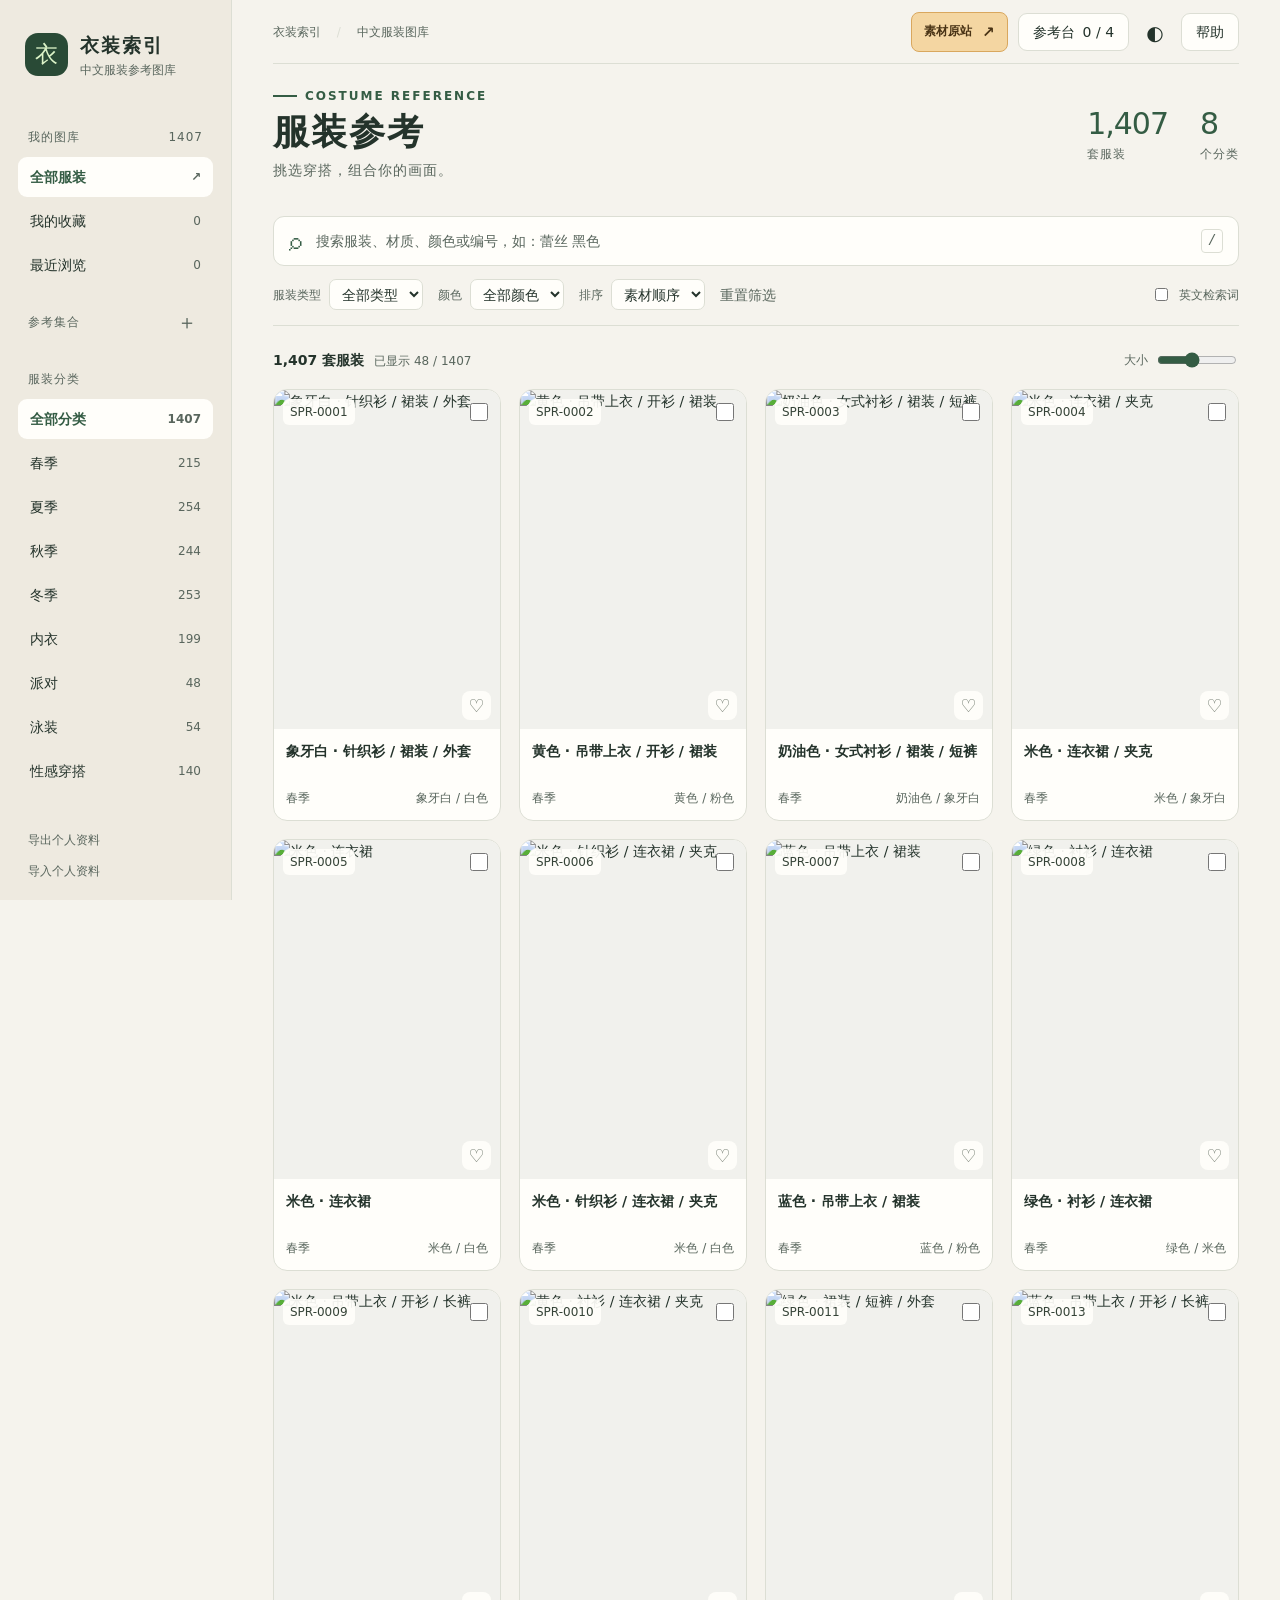
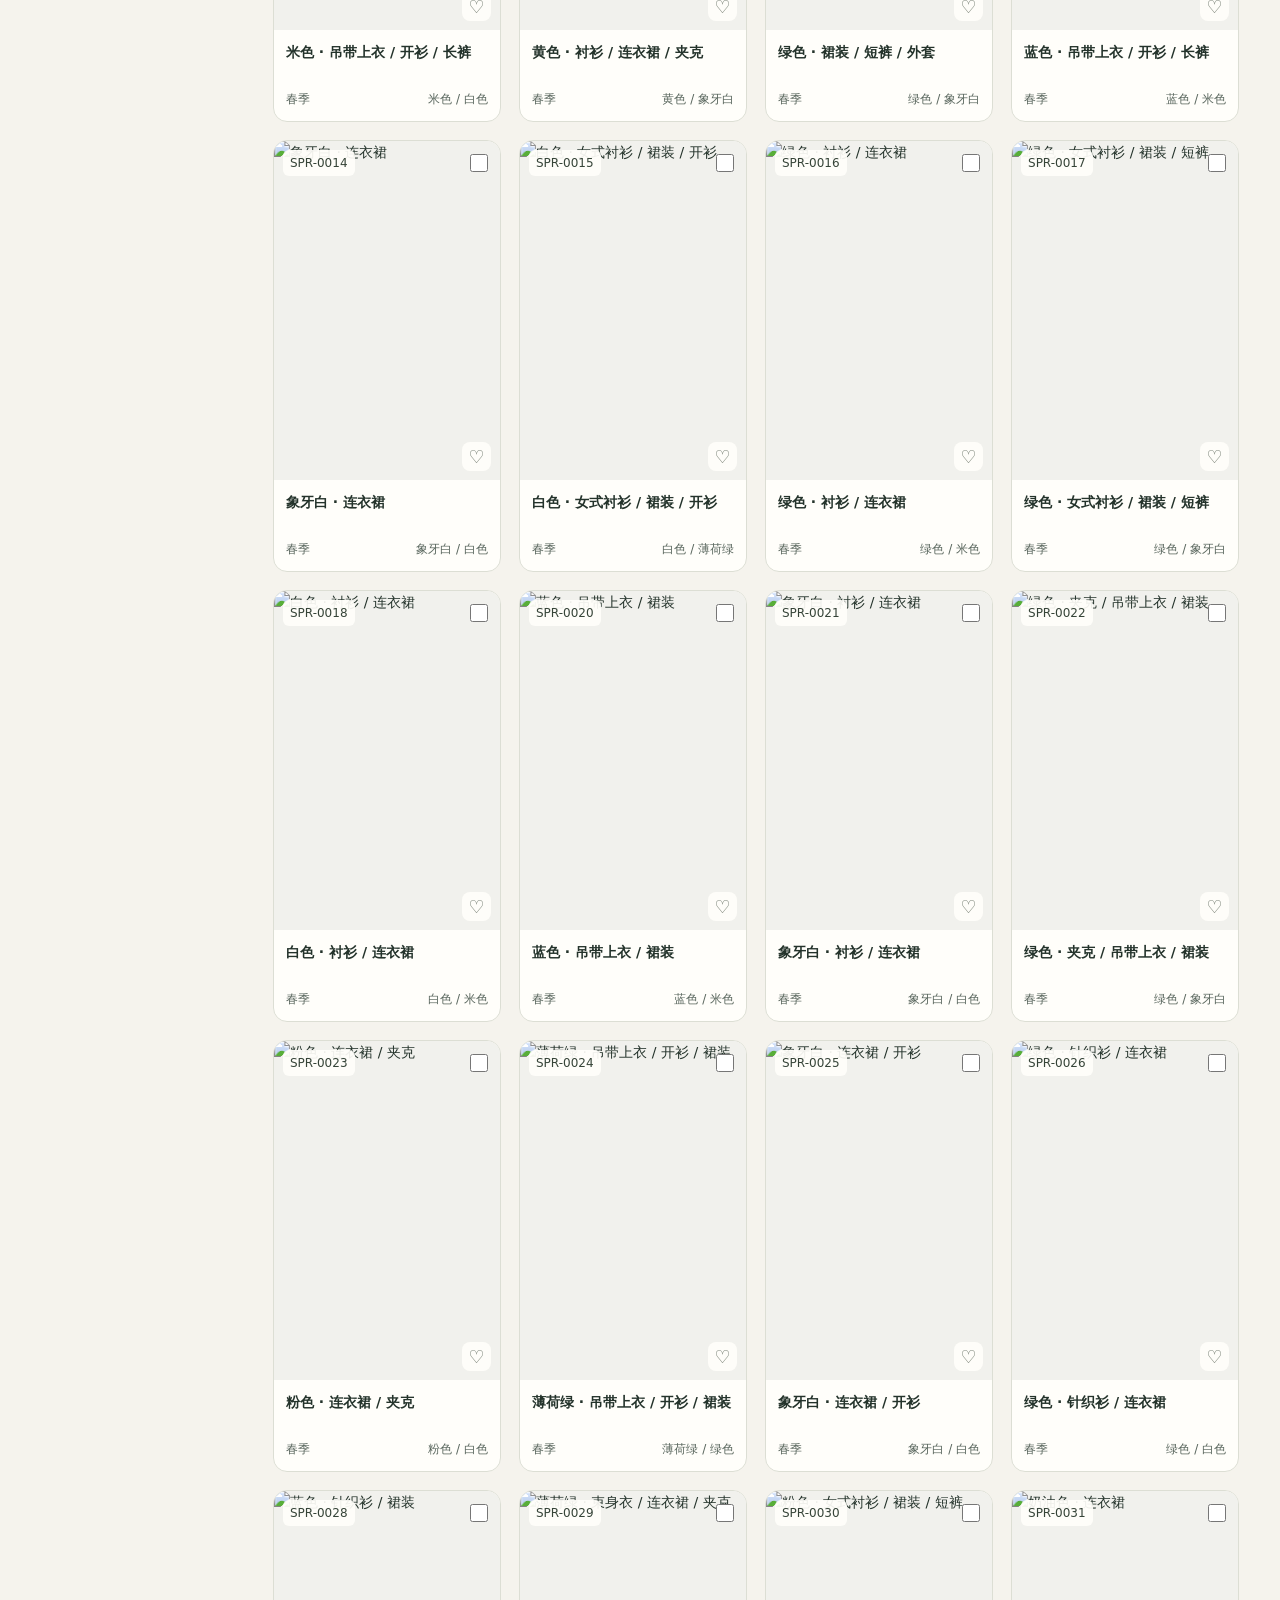
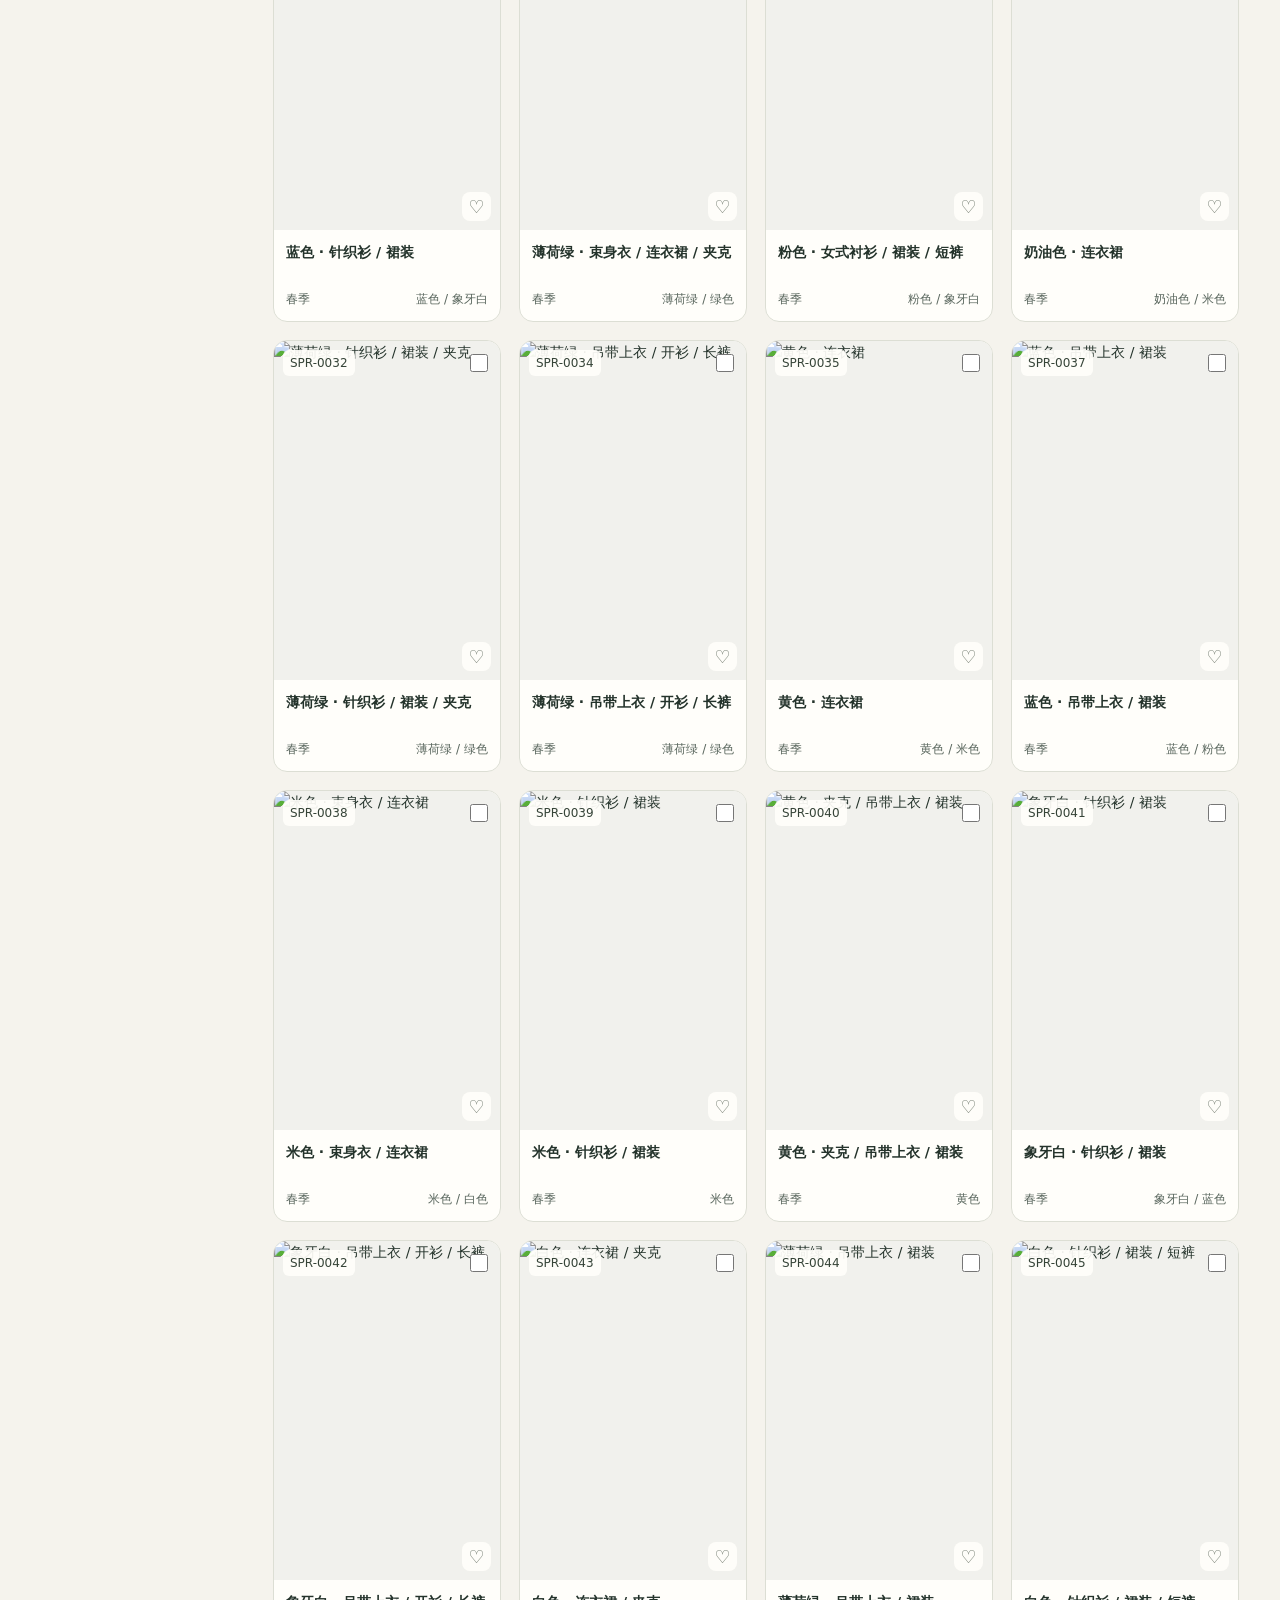
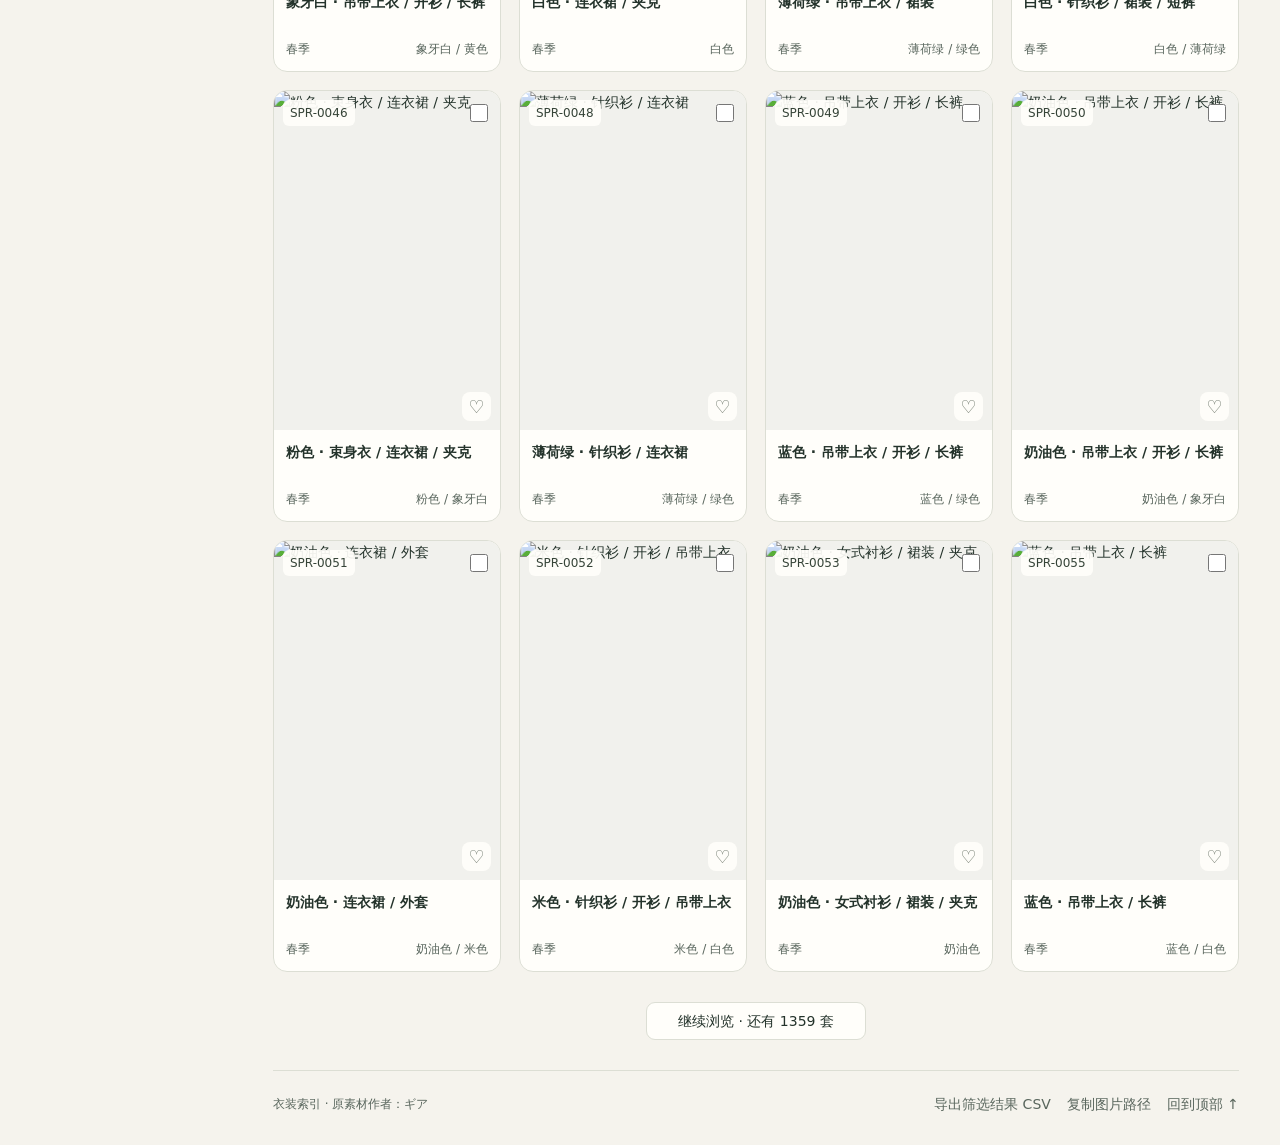
==== index.html @ ebe7fdf1 "Publish online gallery and copy costume keywords" ====
<!doctype html><html lang="zh-CN"><head>
<meta charset="utf-8"><meta name="viewport" content="width=device-width,initial-scale=1,viewport-fit=cover"><meta name="color-scheme" content="light dark"><meta name="gallery-mode" content="offline">
<meta http-equiv="Content-Security-Policy" content="default-src 'none'; img-src 'self' data: blob: file:; style-src 'unsafe-inline'; script-src 'unsafe-inline'; connect-src 'none'; base-uri 'none'; form-action 'none'">
<meta name="description" content="衣装索引：中文服装参考图库，完整原图、颜色与服装筛选、收藏集合和四图参考台。"><title>衣装索引 · 中文离线服装图库</title>
<link rel="icon" href="data:image/svg+xml,%3Csvg xmlns='http://www.w3.org/2000/svg' viewBox='0 0 32 32'%3E%3Crect width='32' height='32' rx='8' fill='%23345c44'/%3E%3Ctext x='5' y='24' fill='white' font-size='24'%3EC%3C/text%3E%3C/svg%3E"><style>:root{color-scheme:light;--bg:#f5f3ed;--panel:#fffefa;--side:#eeeae0;--text:#24332b;--muted:#59665d;--line:#dcded4;--accent:#345c44;--soft:#e2eadb;--image:#f1f1ed;--card-size:215px;--shadow:0 16px 55px #172a231a}
:root[data-theme=dark]{color-scheme:dark;--bg:#151c18;--panel:#1d2720;--side:#19221c;--text:#e2eadf;--muted:#aab8a8;--line:#344238;--accent:#b4d59e;--soft:#314332;--image:#d9dbd5;--shadow:0 16px 55px #0004}
*{box-sizing:border-box}body{margin:0;background:var(--bg);color:var(--text);font:14px/1.6 "Segoe UI","Microsoft YaHei",system-ui,sans-serif}button,input,select,textarea{font:inherit;color:inherit}button{cursor:pointer;border:0}a{color:inherit;text-decoration:none}button:focus-visible,a:focus-visible,input:focus-visible,select:focus-visible,textarea:focus-visible,article:focus-visible{outline:3px solid var(--accent);outline-offset:3px}[hidden]{display:none!important}button:disabled{opacity:.4;cursor:default}input[type=checkbox],input[type=range]{accent-color:var(--accent)}.app{display:grid;grid-template-columns:232px minmax(0,1fr);min-height:100dvh}.sidebar{position:sticky;top:0;height:100dvh;overflow:auto;padding:30px 18px 22px;background:var(--side);border-right:1px solid var(--line);display:flex;flex-direction:column;gap:6px}.brand{display:flex;align-items:center;gap:12px;padding:0 7px 28px}.brand-mark{width:43px;height:43px;background:#294a36;color:#dcf4c8;border-radius:13px;display:grid;place-items:center;font-size:23px}.brand b{display:block;font-size:19px;letter-spacing:2px}.brand small{display:block;font-size:9px;letter-spacing:1.4px;color:var(--muted);margin-top:2px}.side-label{display:flex;align-items:center;justify-content:space-between;font-size:11px;letter-spacing:1px;color:var(--muted);padding:15px 10px 4px}.nav-stack{display:flex;flex-direction:column;gap:4px}.nav-item{display:flex;align-items:center;justify-content:space-between;gap:10px;text-align:left;width:100%;padding:10px 12px;border-radius:9px;background:transparent;font-size:13px}.nav-item span{font-size:11px;color:var(--muted)}.nav-item.active{background:var(--panel);color:var(--accent);font-weight:650}.nav-item:hover{background:var(--soft)}.side-bottom{margin-top:auto;padding:30px 10px 0;color:var(--muted);font-size:11px}.side-bottom .text-btn{display:block;margin-bottom:5px;font-size:12px}.import-label{cursor:pointer}.workspace{padding:0 clamp(20px,3.2vw,60px);min-width:0}.topbar{height:80px;display:flex;align-items:center;justify-content:space-between;gap:12px;border-bottom:1px solid var(--line)}.breadcrumb{color:var(--muted);font-size:12px}.breadcrumb span{margin:0 12px;color:var(--line)}.top-actions{display:flex;align-items:center;gap:10px}.btn{display:inline-flex;align-items:center;justify-content:center;gap:8px;min-height:38px;padding:7px 14px;background:var(--panel);border:1px solid var(--line);border-radius:9px;font-size:12px;white-space:nowrap}.btn:hover{border-color:var(--accent);background:var(--soft)}.btn.primary{background:var(--accent);color:var(--panel);border-color:var(--accent)}.icon-btn{display:inline-grid;place-items:center;width:32px;height:32px;border-radius:8px;background:transparent;font-size:20px}.icon-btn:hover{background:var(--soft)}.text-btn{padding:3px 0;background:transparent;color:var(--muted);font-size:12px}.text-btn:hover{color:var(--accent)}.eyebrow{margin:0 0 10px;font-size:10px;letter-spacing:2px;color:var(--accent);font-weight:700}.controls{position:sticky;top:0;z-index:5;background:var(--bg);padding:12px 0 15px;border-bottom:1px solid var(--line)}.search-row{display:flex;gap:10px}.search-box{display:flex;align-items:center;gap:12px;background:var(--panel);border:1px solid var(--line);border-radius:11px;padding:0 15px;flex:1;min-width:0}.search-box>span{font-size:25px;color:var(--accent)}.search-box input{width:100%;height:48px;background:transparent;border:0;outline:none;min-width:0;font-size:13px}.search-box kbd{padding:0 6px;border:1px solid var(--line);border-radius:4px;color:var(--muted)}.search-box:focus-within{border-color:var(--accent)}#filtersToggle{display:none}.filter-row{display:flex;align-items:center;flex-wrap:wrap;gap:15px;margin-top:13px}.filter-row label{font-size:11px;color:var(--muted);display:flex;align-items:center;gap:8px}.filter-row select{height:31px;border:1px solid var(--line);border-radius:7px;background:var(--panel);max-width:210px;padding:0 8px;color:var(--text);font-size:12px}.filter-row .check-label{margin-left:auto}.active-filters{display:flex;flex-wrap:wrap;gap:6px}.active-filters:not(:empty){margin-top:12px}.filter-chip{background:var(--soft);color:var(--accent);padding:4px 9px;border-radius:6px;font-size:11px}.filter-chip span{margin-left:9px}.result-toolbar{display:flex;align-items:center;justify-content:space-between;gap:14px;padding:23px 0 18px;flex-wrap:wrap}.result-toolbar b{font-size:13px;font-weight:600}.muted{color:var(--muted);font-size:11px}#shownCount{margin-left:10px}.view-actions{display:flex;align-items:center;gap:16px}.segmented{display:flex;gap:3px;padding:3px;border:1px solid var(--line);border-radius:8px}.segmented button{background:transparent;color:var(--muted);padding:5px 10px;border-radius:5px;font-size:11px}.segmented button.active{background:var(--text);color:var(--bg)}.density{display:flex;gap:7px;align-items:center;font-size:11px;color:var(--muted)}.density input{width:80px}.grid{display:grid;grid-template-columns:repeat(auto-fill,minmax(min(var(--card-size),100%),1fr));gap:18px}.card{position:relative;background:var(--panel);border:1px solid var(--line);border-radius:14px;overflow:hidden;min-width:0;cursor:zoom-in;transition:border-color .15s}.card:hover{border-color:var(--accent)}.card-image{position:relative;aspect-ratio:3/4;background:var(--image);overflow:hidden}.card-image>img{display:block;width:100%;height:100%;object-fit:contain}.card-top{position:absolute;left:9px;right:9px;top:9px;display:flex;justify-content:space-between;align-items:center;gap:5px;pointer-events:none}.card-top>*{pointer-events:auto}.card-number{font-size:10px;padding:3px 7px;background:#fffefaeb;color:#364438;border-radius:6px}.card-check{width:18px;height:18px;cursor:pointer}.fav-mark{position:absolute;right:9px;bottom:9px;min-width:29px;height:29px;background:#fffefae8;border-radius:8px;color:#6e776a;font-size:18px}.fav-mark.on{color:#a44e38}.card-body{padding:12px}.card-body h3{font-size:12px;font-weight:600;line-height:1.6;margin:0;min-height:38px}.card-body .ja{display:none;color:var(--muted);font-size:10px;line-height:1.5;margin-top:4px;overflow-wrap:anywhere}.show-ja .card-body .ja{display:block}.card-detail{display:flex;justify-content:space-between;gap:5px;font-size:10px;color:var(--muted);margin-top:7px}.angle-strip{display:grid;grid-template-columns:repeat(5,minmax(0,1fr));gap:4px;padding:0 9px 10px}.angle-mini{background:var(--image);padding:0;border:1px solid transparent;border-radius:5px;overflow:hidden;min-width:0}.angle-mini img{display:block;width:100%;aspect-ratio:3/4;object-fit:contain}.angle-mini span{display:block;font-size:8px;color:#4b574b;background:#e7e9e1;padding:2px 0}.angle-mini.active{border-color:var(--accent)}.angle-mini.missing{opacity:.4;display:grid;place-items:center;font-size:9px;color:var(--muted);aspect-ratio:3/4;background:transparent}.compare-group{grid-column:1/-1;border:1px solid var(--line);border-radius:14px;padding:15px;background:var(--panel);min-width:0}.compare-heading{display:flex;align-items:center;justify-content:space-between;gap:10px;margin-bottom:12px}.compare-heading h3{font-size:12px;margin:0}.compare-images{display:grid;grid-template-columns:repeat(5,minmax(0,1fr));gap:10px}.compare-image{border:0;background:var(--image);border-radius:7px;overflow:hidden;padding:0;min-width:0;cursor:zoom-in}.compare-image img{display:block;width:100%;aspect-ratio:3/4;object-fit:contain}.compare-image span{display:block;font-size:10px;background:var(--panel);padding:5px;color:var(--muted)}.compare-image.missing{display:grid;place-items:center;aspect-ratio:3/4;font-size:10px;color:var(--muted);background:var(--bg)}.grid.compare.filtered .compare-images{grid-template-columns:repeat(auto-fill,minmax(150px,220px))}.empty{grid-column:1/-1;text-align:center;padding:65px 20px;border:1px dashed var(--line);border-radius:14px}.empty h2{font-size:20px;font-weight:500}.empty p{font-size:12px;color:var(--muted)}.selection-bar{display:flex;flex-wrap:wrap;align-items:center;gap:12px;background:var(--soft);padding:12px;border-radius:10px;margin-bottom:15px;font-size:12px}.collection-actions{display:flex;gap:18px;flex-wrap:wrap;margin-bottom:15px}.load-area{display:flex;align-items:center;justify-content:center;padding:30px 0}.load-more{min-width:220px}.footer{display:flex;align-items:center;justify-content:space-between;gap:15px;flex-wrap:wrap;border-top:1px solid var(--line);padding:20px 0 28px;font-size:10px;color:var(--muted)}.footer>div{display:flex;gap:16px}.toast{position:fixed;bottom:25px;left:50%;transform:translate(-50%,20px);opacity:0;z-index:1000;pointer-events:none;background:var(--text);color:var(--bg);box-shadow:var(--shadow);padding:12px 20px;border-radius:9px;max-width:90vw;font-size:12px;transition:.18s}.toast.visible{transform:translate(-50%,0);opacity:1}
dialog{background:var(--panel);color:var(--text);border:1px solid var(--line);box-shadow:var(--shadow)}dialog::backdrop{background:#101a15bd;backdrop-filter:blur(6px)}.viewer{padding:0;margin:auto;width:calc(100vw - 36px);height:calc(100dvh - 36px);max-width:1600px;max-height:none;border-radius:17px;overflow:hidden}.viewer-layout{display:grid;grid-template-columns:minmax(0,1fr) 310px;height:100%;min-height:0}.stage{position:relative;min-width:0;min-height:0;overflow:hidden;background:#e9eae3;touch-action:none;cursor:default}.stage>img{position:absolute;inset:54px 18px 76px;width:calc(100% - 36px);height:calc(100% - 130px);object-fit:contain;user-select:none;transform-origin:center;will-change:transform}.stage.zoomed{cursor:grab}.stage.zoomed.dragging{cursor:grabbing}.stage-top{position:absolute;left:18px;right:18px;top:12px;display:flex;align-items:center;justify-content:space-between;gap:10px;color:#4a5749;font-size:11px}.stage-tools{position:absolute;bottom:15px;left:12px;right:12px;display:flex;align-items:center;justify-content:center;gap:6px;flex-wrap:wrap}.round-btn,.pill-btn{display:inline-grid;place-items:center;min-width:34px;height:34px;background:#fffefaf0;color:#2f4634;border:1px solid #cfd4c7;border-radius:9px;font-size:16px}.pill-btn{font-size:11px;padding:0 11px}.round-btn:hover,.pill-btn:hover{background:#dbe8d2}.pill-btn[aria-pressed=true]{background:#c6ddb4}.image-status{position:absolute;left:50%;bottom:64px;transform:translateX(-50%);background:#263a2cce;color:#fff;padding:4px 10px;border-radius:6px;font-size:11px;pointer-events:none}.image-status:empty{display:none}.viewer-info{overflow:auto;padding:28px 22px;border-left:1px solid var(--line)}.viewer-info h2{font-size:20px;font-weight:550;line-height:1.5;margin:0 0 9px}.viewer-info>#viewerJa{font-size:11px;overflow-wrap:anywhere}.viewer-angles{display:grid;grid-template-columns:repeat(5,minmax(0,1fr));gap:5px;margin-top:20px}.metadata{display:grid;grid-template-columns:45px minmax(0,1fr);gap:6px 9px;font-size:11px;border-top:1px solid var(--line);border-bottom:1px solid var(--line);padding:15px 0;margin:20px 0}.metadata dt{color:var(--muted)}.metadata dd{margin:0;overflow-wrap:anywhere}.viewer-buttons{display:grid;grid-template-columns:1fr 1fr;gap:8px}.viewer-buttons>a{grid-column:1/-1}.viewer-buttons .on{border-color:var(--accent);background:var(--soft);color:var(--accent)}.note-label{display:block;margin-top:22px;color:var(--muted);font-size:11px}.note-label textarea{display:block;width:100%;resize:vertical;margin-top:7px;background:var(--bg);border:1px solid var(--line);border-radius:8px;padding:9px;font-size:12px}.keyboard-note{font-size:10px;color:var(--muted);margin-top:20px;line-height:1.9}.small-dialog{border-radius:15px;width:min(450px,calc(100vw - 28px));padding:25px;max-height:85dvh;overflow:auto}.small-dialog h2{font-size:20px;margin:0 0 18px}.small-dialog p{font-size:12px;color:var(--muted)}.small-dialog input,.small-dialog select,.small-dialog textarea{width:100%;background:var(--bg);border:1px solid var(--line);padding:10px;border-radius:8px}.dialog-actions{display:flex;justify-content:flex-end;gap:9px;margin-top:22px}.board-dialog{width:calc(100vw - 36px);max-width:1550px;height:calc(100dvh - 36px);max-height:none;padding:22px;border-radius:15px;overflow:auto}.board-dialog header{display:flex;justify-content:space-between;align-items:center;gap:10px;margin-bottom:20px}.board-dialog h2{margin:0;font-size:25px;font-weight:500}.board-grid{display:grid;grid-template-columns:repeat(2,minmax(0,1fr));gap:15px}.board-card{background:var(--bg);border:1px solid var(--line);border-radius:10px;overflow:hidden;min-width:0}.board-card img{display:block;width:100%;height:min(52dvh,540px);object-fit:contain;background:var(--image)}.board-card header{font-size:11px;margin:0;padding:10px;gap:10px}.board-card header span{overflow:hidden;text-overflow:ellipsis;white-space:nowrap}.board-card button{font-size:11px}.board-card .mirror img{transform:scaleX(-1)}.board-empty{grid-column:1/-1;padding:80px 20px;text-align:center;color:var(--muted)}
@media(min-width:1800px){.workspace{max-width:1900px;width:100%;margin:auto}.grid{gap:22px}}
@media(max-width:1100px){.app{grid-template-columns:195px minmax(0,1fr)}.sidebar{padding:22px 12px}.workspace{padding:0 22px}.filter-row{gap:10px}.filter-row .check-label{margin-left:0}.density{display:none}.viewer-layout{grid-template-columns:minmax(0,1fr) 270px}.viewer-info{padding:24px 16px}}
@media(max-width:760px){.app{display:block}.sidebar{position:static;height:auto;padding:16px;border-right:0;border-bottom:1px solid var(--line);display:block}.brand{padding:0 0 12px}.brand-mark{width:36px;height:36px;font-size:20px}.brand b{font-size:17px}.brand small{font-size:8px}.sidebar>.side-label,.side-bottom{display:none}#libraryNav{display:flex;flex-direction:row;gap:6px}#libraryNav .nav-item{justify-content:center;gap:8px;padding:8px;font-size:12px}#categories{flex-direction:row;overflow:auto;margin-top:8px;padding-bottom:3px}#categories .nav-item{width:auto;flex-shrink:0;gap:7px;font-size:11px;padding:7px 10px}#collections{display:flex;flex-direction:row;overflow:auto}#collections:empty{display:none}#collections .nav-item{width:auto;flex-shrink:0;padding:6px 10px;font-size:11px}.workspace{padding:0 15px}.topbar{height:57px}.breadcrumb{font-size:10px}.breadcrumb span{margin:0 5px}.top-actions{gap:4px}.top-actions .btn{padding:5px 8px;font-size:10px;min-height:32px}.controls{padding:8px 0 12px}.search-box{padding:0 10px;gap:7px}.search-box input{height:42px;font-size:12px}.search-box kbd{display:none}#filtersToggle{display:inline-flex}.filter-row{display:none;background:var(--panel);border:1px solid var(--line);border-radius:9px;padding:12px}.controls.filters-open .filter-row{display:flex}.filter-row label{flex:1 1 45%;min-width:0}.filter-row select{width:100%;max-width:none;min-width:0}.result-toolbar{padding:16px 0 13px;gap:10px}.result-toolbar b{font-size:12px}.result-toolbar .muted{font-size:10px}.view-actions{width:100%}.segmented{width:100%}.segmented button{flex:1}.grid{grid-template-columns:repeat(2,minmax(0,1fr));gap:10px}.card{border-radius:10px}.card-body{padding:10px}.card-body h3{font-size:11px;min-height:35px}.card-detail{font-size:9px}.angle-strip{gap:3px;padding:0 6px 8px}.angle-mini span{font-size:7px}.card-top{left:6px;right:6px;top:6px}.card-number{font-size:9px}.compare-group{padding:10px}.compare-heading h3{font-size:11px}.compare-images{gap:5px}.compare-image span{font-size:8px;padding:3px 0}.compare-heading .muted{display:none}.footer{font-size:9px}.footer>div{flex-wrap:wrap;gap:12px}.viewer{width:100vw;height:100dvh;border:0;border-radius:0;margin:0}.viewer-layout{grid-template-columns:1fr;grid-template-rows:minmax(0,57dvh) minmax(0,1fr)}.viewer-info{border-left:0;border-top:1px solid var(--line);padding:16px;overflow:auto}.viewer-info h2{font-size:17px}.viewer-info .eyebrow{margin-bottom:6px}.viewer-info>#viewerJa{margin:5px 0}.viewer-angles{max-width:330px;margin-top:12px}.metadata{margin:15px 0}.stage>img{inset:44px 12px 60px;width:calc(100% - 24px);height:calc(100% - 104px)}.stage-tools{bottom:10px;gap:4px;left:5px;right:5px}.round-btn,.pill-btn{min-width:28px;height:30px;border-radius:7px}.pill-btn{font-size:10px;padding:0 7px}.stage-top{top:8px;left:12px;right:12px}.image-status{bottom:47px;font-size:10px}.board-dialog{width:100vw;height:100dvh;margin:0;border:0;border-radius:0;padding:15px}.board-grid{gap:8px}.board-card img{height:32dvh}.board-card header{padding:7px;flex-wrap:wrap;gap:5px}.selection-bar{gap:8px}.selection-bar .btn{font-size:10px;padding:5px 8px}}
@media(max-height:480px) and (max-width:760px){.viewer-layout{grid-template-columns:minmax(0,1fr) 230px;grid-template-rows:minmax(0,1fr)}.viewer-info{border-left:1px solid var(--line);border-top:0}.stage-tools #prevPose,.stage-tools #nextPose{display:none}}
@media(prefers-reduced-motion:reduce){*{transition:none!important;animation:none!important}}
.mobile-collection{display:none}
.saved-detail{display:block;color:var(--accent);font-size:10px;margin-top:5px}.compare-select{display:flex;gap:12px;align-items:center}
.toast{margin:0;top:auto;right:auto;border:0}
@media(pointer:coarse){.drag-hint{display:none}}
@media(max-width:760px){.mobile-collection{display:flex}}

.source-link{display:inline-flex;align-items:center;gap:10px;padding:7px 12px;min-height:36px;border:1px solid #d9a75e;border-radius:8px;background:#f4d6a2;color:#493315;font-size:12px;font-weight:700;white-space:nowrap}.source-link:hover{background:#edc17e;border-color:#a66f28}.source-link span{font-size:15px}:root[data-theme=dark] .source-link{background:#c99b56;color:#17251b;border-color:#e4bd82}:root[data-theme=dark] .source-link:hover{background:#e4bd82}@media(max-width:760px){.topbar .breadcrumb{display:none}.topbar .top-actions{width:100%}.topbar .source-link{margin-right:auto;min-height:32px;padding:4px 10px;font-size:11px}}

/* Compact browsing header and readable controls, without changing gallery modes. */
input::placeholder,textarea::placeholder{color:var(--muted);opacity:1}.card-check{color-scheme:light;accent-color:#345c44}
.brand small{font-size:12px;line-height:16px;letter-spacing:0}
.topbar{height:64px}
.side-label,.nav-item span,.side-bottom,.breadcrumb,.filter-row label,.filter-chip,.muted,.density,.eyebrow,.card-number,.card-body .ja,.card-detail,.saved-detail,.compare-image span,.compare-image.missing,.metadata,.note-label,.keyboard-note,.stage-top,.image-status,.viewer-info>#viewerJa,.board-card header,.footer{font-size:12px;line-height:20px}
.nav-item,.btn,.text-btn,.search-box input,.filter-row select,.result-toolbar b,.segmented button,.card-body h3,.compare-heading h3,.note-label textarea,.small-dialog p{font-size:14px;line-height:20px}
.card-body h3{min-height:40px}.angle-mini span,.angle-mini.missing,.pill-btn{font-size:12px;line-height:16px}.keyboard-note{line-height:24px}.small-dialog p{line-height:24px}.card-detail{flex-wrap:wrap}.stage-top{gap:8px}.drag-hint{font-size:12px;line-height:16px}
@media(max-width:760px){.workspace{padding:0 16px}.topbar{height:56px}.brand small{font-size:12px;line-height:16px}.top-actions .btn{font-size:12px;line-height:16px;min-height:32px;padding:4px 8px}.segmented button{padding:8px}.card-body h3{font-size:14px;line-height:20px;min-height:40px}.card-detail,.result-toolbar .muted,.card-number,#categories .nav-item,#collections .nav-item{font-size:12px;line-height:20px}.card .angle-mini span{display:none}.compare-image span{font-size:12px;line-height:16px}.viewer-info h2{font-size:20px;line-height:28px}.stage-top{font-size:12px}.drag-hint{display:none}.selection-bar .btn{font-size:12px;line-height:20px}}

/* A compact editorial heading; catalogue totals stay separate from live results. */
.intro{display:flex;align-items:center;justify-content:space-between;gap:32px;padding:24px 0}
.intro-copy{min-width:0;max-width:680px}
.intro .intro-kicker{display:flex;align-items:center;gap:8px;margin:0 0 8px;color:var(--accent);font-size:12px;line-height:16px;font-weight:600;letter-spacing:2px}
.intro-kicker::before{content:"";width:24px;height:2px;background:currentColor;flex-shrink:0}
.intro h1{margin:0;font-size:36px;line-height:40px;font-weight:600;letter-spacing:2px;overflow-wrap:anywhere;text-wrap:balance}
.intro .intro-subtitle{margin:8px 0 0;color:var(--muted);font-size:14px;line-height:20px;letter-spacing:1px;text-wrap:pretty}
.library-stats{display:flex;gap:32px;flex-shrink:0;margin:0;padding:0}
.library-stats>div{display:flex;flex-direction:column;gap:4px}
.library-stats dd{margin:0;color:var(--accent);font-size:30px;line-height:36px;font-weight:500;font-variant-numeric:tabular-nums;letter-spacing:-1px}
.library-stats dt{order:1;color:var(--muted);font-size:12px;line-height:16px;letter-spacing:1px}
@media(max-width:760px){.intro{padding:16px 0;gap:16px}.intro h1{font-size:30px;line-height:36px}.intro .intro-kicker{letter-spacing:1px}.intro .intro-subtitle{font-size:14px;line-height:20px;letter-spacing:0}.library-stats{display:none}}

.repo-link{display:flex;align-items:center;justify-content:space-between;margin:12px 0 0;padding:0;color:var(--accent);font-size:14px;line-height:20px}.repo-link:hover{text-decoration:underline;text-underline-offset:4px}@media(max-width:760px){.sidebar .side-bottom{display:block;padding:0;margin-top:12px}.side-bottom>button,.side-bottom>label{display:none}.repo-link{margin:0}}

.card-image{aspect-ratio:2/3}.costume-keywords{font-size:14px;line-height:24px;overflow-wrap:anywhere}.original-keywords{font-size:12px;line-height:20px;color:var(--muted);overflow-wrap:anywhere}.original-keywords summary{cursor:pointer}.viewer-buttons{margin-top:16px}.card-body .ja{font-size:12px;line-height:20px}.card-body h3{overflow-wrap:anywhere}@media(max-width:760px){.sidebar .side-bottom{display:none}.side-bottom>button,.side-bottom>label{display:none}}
</style></head><body>
<div class="app"><aside class="sidebar" aria-label="服装图库导航">
<a class="brand" href="#"><span class="brand-mark">衣</span><span><b>衣装索引</b><small>中文服装参考图库</small></span></a>
<div class="side-label">我的图库 <span id="librarySize"></span></div>
<nav id="libraryNav" class="nav-stack" aria-label="浏览范围"><button data-scope="all" class="nav-item">全部服装 <span>↗</span></button><button data-scope="fav" class="nav-item">我的收藏 <span id="favCount">0</span></button><button data-scope="recent" class="nav-item">最近浏览 <span id="recentCount">0</span></button></nav>
<div class="side-label">参考集合 <button id="newCollection" class="icon-btn" aria-label="新建集合">＋</button></div><nav id="collections" class="nav-stack" aria-label="参考集合"></nav>
<div class="side-label">服装分类</div><nav id="categories" class="nav-stack" aria-label="服装分类"></nav>
<div class="side-bottom"><button id="backupBtn" class="text-btn">导出个人资料</button><label class="text-btn import-label">导入个人资料<input id="importInput" type="file" accept=".json,application/json" hidden></label></div></aside>
<main class="workspace"><header class="topbar"><span class="breadcrumb">衣装索引 <span>/</span> 中文服装图库</span><div class="top-actions"><a class="source-link" href="https://ai-costume-gallery.pages.dev/" target="_blank" rel="noopener noreferrer">素材原站 <span>↗</span></a><button id="boardBtn" class="btn">参考台 <span id="boardCount">0 / 4</span></button><button id="themeBtn" class="icon-btn" aria-label="切换浅深色主题" title="切换浅深色主题">◐</button><button id="helpBtn" class="btn">帮助</button></div></header>
<section class="intro" aria-labelledby="pageTitle"><div class="intro-copy"><p id="pageKicker" class="intro-kicker">COSTUME REFERENCE</p><h1 id="pageTitle">服装参考</h1><p id="pageSubtitle" class="intro-subtitle">挑选穿搭，组合你的画面。</p></div><dl class="library-stats" aria-label="素材总量"><div><dt>套服装</dt><dd id="costumeTotal">—</dd></div><div><dt>个分类</dt><dd>8</dd></div></dl></section>
<section class="controls" aria-label="搜索与筛选"><div class="search-row"><label class="search-box"><span aria-hidden="true">⌕</span><input id="search" type="search" aria-label="搜索服装" placeholder="搜索服装、材质、颜色或编号，如：蕾丝 黑色" maxlength="500" autocomplete="off"><kbd>/</kbd></label><button id="filtersToggle" class="btn" aria-expanded="false" aria-controls="filters">筛选</button></div>
<div id="filters" class="filter-row"><label>服装类型 <select id="type"><option value="">全部类型</option></select></label><label>颜色 <select id="color"><option value="">全部颜色</option></select></label><label>排序 <select id="sort"><option value="source">素材顺序</option><option value="name">名称顺序</option></select></label><button id="resetBtn" class="text-btn">重置筛选</button><label class="check-label"><input id="showEn" type="checkbox">英文检索词</label></div><div id="activeFilters" class="active-filters" aria-label="已选筛选条件"></div></section>
<section class="result-toolbar" aria-label="浏览信息"><div><b id="resultCount" aria-live="polite"></b><span id="shownCount" class="muted"></span></div><label class="density">大小 <input id="density" type="range" min="155" max="295" step="10" value="215" aria-label="卡片大小"></label></section>
<div id="selectionBar" class="selection-bar" hidden><b id="selectionCount"></b><button id="selectVisible" class="text-btn">选择已显示</button><button id="selectionCollection" class="btn">加入集合</button><button id="selectionCsv" class="btn">导出所选 CSV</button><button id="selectionClear" class="text-btn">取消选择</button></div>
<div id="collectionActions" class="collection-actions" hidden><button id="renameCollection" class="text-btn">重命名集合</button><button id="removeFromCollection" class="text-btn">移出所选服装</button><button id="deleteCollection" class="text-btn">删除集合</button></div>
<section id="grid" class="grid" aria-label="服装图片"></section><div class="load-area"><button id="loadMore" class="btn load-more">继续浏览</button><span id="endLabel" class="muted" hidden>已显示全部结果</span></div>
<footer class="footer"><span>衣装索引 · 原素材作者：ギア</span><div><button id="exportCsv" class="text-btn">导出筛选结果 CSV</button><button id="copyPaths" class="text-btn">复制图片路径</button><button id="backTop" class="text-btn">回到顶部 ↑</button></div></footer></main></div>
<dialog id="viewer" class="viewer" aria-label="完整服装预览"><div class="viewer-layout"><section id="stage" class="stage" aria-label="服装图片，放大后可拖动"><img id="fullImage" alt="" draggable="true"><div id="imageStatus" class="image-status" role="status"></div><div class="stage-top"><span id="viewerPosition"></span><span class="drag-hint">直接拖出原图 · 放大后 Alt＋拖动</span><button id="closeViewer" class="round-btn" aria-label="关闭预览">×</button></div><div class="stage-tools"><button id="prevImage" class="round-btn" aria-label="上一套服装">←</button><button id="zoomOut" class="round-btn" aria-label="缩小">−</button><button id="fitImage" class="pill-btn">适应窗口</button><button id="zoomIn" class="round-btn" aria-label="放大">＋</button><button id="mirrorImage" class="pill-btn" aria-pressed="false">镜像</button><button id="nextImage" class="round-btn" aria-label="下一套服装">→</button></div></section><aside class="viewer-info"><p class="eyebrow" id="viewerNumber"></p><h2 id="viewerTitle"></h2><p id="viewerKeywords" class="costume-keywords"></p><details class="original-keywords"><summary>英文原始检索词</summary><p id="viewerEn"></p></details><dl id="viewerMeta" class="metadata"></dl><div class="viewer-buttons"><button id="favImage" class="btn">收藏此套</button><button id="pinImage" class="btn">放入参考台</button><button id="addCollection" class="btn">加入集合</button><button id="copyPrompt" class="btn" title="复制原始英文服装检索词，可作为提示词参考">复制提示词</button><a id="downloadImage" class="btn primary" download>保存原图</a></div><label class="note-label">此套服装的备注<textarea id="costumeNote" rows="3" maxlength="3000" placeholder="搭配、材质、场景和使用计划…"></textarea></label><p class="keyboard-note">← → 换服装 · F 收藏 · Esc 关闭<br>滚轮缩放 · 放大后拖动平移<br>空格：适应 / 原尺寸 · Alt＋拖动：拖出原图</p></aside></div></dialog>
<dialog id="boardDialog" class="board-dialog" aria-labelledby="boardTitle"><header><div><p class="eyebrow">REFERENCE DESK</p><h2 id="boardTitle">参考台</h2></div><div><button id="clearBoard" class="text-btn">清空</button><button id="closeBoard" class="icon-btn" aria-label="关闭参考台">×</button></div></header><div id="boardGrid" class="board-grid"></div><p class="muted">最多固定 4 套服装；镜像仅改变显示，不修改原文件。</p></dialog>
<dialog id="smallDialog" class="small-dialog"><form method="dialog" id="dialogForm"><h2 id="dialogTitle"></h2><div id="dialogBody"></div><div class="dialog-actions"><button id="dialogCancel" type="button" class="btn">取消</button><button id="dialogConfirm" type="submit" class="btn primary">确定</button></div></form></dialog>
<div id="toast" class="toast" popover="manual" role="status" aria-live="polite"></div><script id="costumeData" type="application/json">[{"id":"SPR-0001","category":"春季","categoryJa":"春","name":"象牙白 · 针织衫 / 裙装 / 外套","keywordsZh":"象牙白 荷叶边 针织 牛仔 迷你裙 外套 袜子 白色 运动鞋","keywordsEn":"ivory frill knit denim mini skirt coat socks white sneakers","types":["针织衫","裙装","外套"],"colors":["象牙白","白色"],"full":"assets/images/SPR-0001.png","preview":"assets/previews/SPR-0001.webp","thumb":"assets/thumbnails/SPR-0001.webp","size":[1366,2048],"bytes":1104287},{"id":"SPR-0002","category":"春季","categoryJa":"春","name":"黄色 · 吊带上衣 / 开衫 / 裙装","keywordsZh":"黄色 碎花 吊带上衣 开衫 粉色 百褶 迷你裙 外套 象牙白","keywordsEn":"yellow floral camisole cardigan pink pleated mini skirt coat ivory","types":["吊带上衣","开衫","裙装","外套"],"colors":["黄色","粉色","象牙白"],"full":"assets/images/SPR-0002.png","preview":"assets/previews/SPR-0002.webp","thumb":"assets/thumbnails/SPR-0002.webp","size":[1366,2048],"bytes":936916},{"id":"SPR-0003","category":"春季","categoryJa":"春","name":"奶油色 · 女式衬衫 / 裙装 / 短裤","keywordsZh":"奶油色 女式衬衫 蝴蝶结 象牙白 迷你裙 短裤 夹克 米色 连裤袜","keywordsEn":"cream blouse ribbon ivory mini skirt shorts jacket beige tights","types":["女式衬衫","裙装","短裤","夹克"],"colors":["奶油色","象牙白","米色"],"full":"assets/images/SPR-0003.png","preview":"assets/previews/SPR-0003.webp","thumb":"assets/thumbnails/SPR-0003.webp","size":[1366,2048],"bytes":931678},{"id":"SPR-0004","category":"春季","categoryJa":"春","name":"米色 · 连衣裙 / 夹克","keywordsZh":"米色 迷你连衣裙 夹克 象牙白 袜子 白色 运动鞋 包袋 蝴蝶结","keywordsEn":"beige mini dress jacket ivory socks white sneakers bag ribbon","types":["连衣裙","夹克"],"colors":["米色","象牙白","白色"],"full":"assets/images/SPR-0004.png","preview":"assets/previews/SPR-0004.webp","thumb":"assets/thumbnails/SPR-0004.webp","size":[1366,2048],"bytes":847146},{"id":"SPR-0005","category":"春季","categoryJa":"春","name":"米色 · 连衣裙","keywordsZh":"米色 碎花 中长连衣裙 白色 袜子 凉鞋 迷你 包袋 蝴蝶结","keywordsEn":"beige floral midi dress white socks sandals mini bag ribbon","types":["连衣裙"],"colors":["米色","白色"],"full":"assets/images/SPR-0005.png","preview":"assets/previews/SPR-0005.webp","thumb":"assets/thumbnails/SPR-0005.webp","size":[1254,1882],"bytes":1092750},{"id":"SPR-0006","category":"春季","categoryJa":"春","name":"米色 · 针织衫 / 连衣裙 / 夹克","keywordsZh":"米色 针织连衣裙 夹克 白色 袜子 浅口高跟鞋 包袋 金色 项链","keywordsEn":"beige knit dress jacket white socks pumps bag gold necklace","types":["针织衫","连衣裙","夹克"],"colors":["米色","白色","金色"],"full":"assets/images/SPR-0006.png","preview":"assets/previews/SPR-0006.webp","thumb":"assets/thumbnails/SPR-0006.webp","size":[1254,1882],"bytes":1077463},{"id":"SPR-0007","category":"春季","categoryJa":"春","name":"蓝色 · 吊带上衣 / 裙装","keywordsZh":"蓝色 蝴蝶结 雪纺 吊带上衣 粉色 中长裙 凉鞋 迷你 托特包","keywordsEn":"blue ribbon chiffon camisole pink midi skirt sandals mini tote","types":["吊带上衣","裙装"],"colors":["蓝色","粉色"],"full":"assets/images/SPR-0007.png","preview":"assets/previews/SPR-0007.webp","thumb":"assets/thumbnails/SPR-0007.webp","size":[1254,1882],"bytes":674788},{"id":"SPR-0008","category":"春季","categoryJa":"春","name":"绿色 · 衬衫 / 连衣裙","keywordsZh":"绿色 蝴蝶结 衬衫 连衣裙 米色 连裤袜 凉鞋 迷你 包袋 金色","keywordsEn":"green ribbon shirt dress beige tights sandals mini bag gold","types":["衬衫","连衣裙"],"colors":["绿色","米色","金色"],"full":"assets/images/SPR-0008.png","preview":"assets/previews/SPR-0008.webp","thumb":"assets/thumbnails/SPR-0008.webp","size":[1254,1882],"bytes":895517},{"id":"SPR-0009","category":"春季","categoryJa":"春","name":"米色 · 吊带上衣 / 开衫 / 长裤","keywordsZh":"米色 碎花 吊带上衣 开衫 白色 长裤 浅口高跟鞋 迷你 包袋 项链","keywordsEn":"beige floral camisole cardigan white pants pumps mini bag necklace","types":["吊带上衣","开衫","长裤"],"colors":["米色","白色"],"full":"assets/images/SPR-0009.png","preview":"assets/previews/SPR-0009.webp","thumb":"assets/thumbnails/SPR-0009.webp","size":[1366,2048],"bytes":1005229},{"id":"SPR-0010","category":"春季","categoryJa":"春","name":"黄色 · 衬衫 / 连衣裙 / 夹克","keywordsZh":"黄色 蝴蝶结 衬衫 连衣裙 牛仔 夹克 象牙白 袜子 白色 运动鞋","keywordsEn":"yellow ribbon shirt dress denim jacket ivory socks white sneakers","types":["衬衫","连衣裙","夹克"],"colors":["黄色","象牙白","白色"],"full":"assets/images/SPR-0010.png","preview":"assets/previews/SPR-0010.webp","thumb":"assets/thumbnails/SPR-0010.webp","size":[1366,2048],"bytes":923224},{"id":"SPR-0011","category":"春季","categoryJa":"春","name":"绿色 · 裙装 / 短裤 / 外套","keywordsZh":"绿色 迷你裙 短裤 外套 象牙白 袜子 凉鞋 包袋 项链","keywordsEn":"green mini skirt shorts coat ivory socks sandals bag necklace","types":["裙装","短裤","外套"],"colors":["绿色","象牙白"],"full":"assets/images/SPR-0011.png","preview":"assets/previews/SPR-0011.webp","thumb":"assets/thumbnails/SPR-0011.webp","size":[1366,2048],"bytes":988613},{"id":"SPR-0013","category":"春季","categoryJa":"春","name":"蓝色 · 吊带上衣 / 开衫 / 长裤","keywordsZh":"蓝色 蕾丝 吊带上衣 开衫 米色 牛仔 长裤 浅口高跟鞋 包袋 蝴蝶结","keywordsEn":"blue lace camisole cardigan beige denim pants pumps bag ribbon","types":["吊带上衣","开衫","长裤"],"colors":["蓝色","米色"],"full":"assets/images/SPR-0013.png","preview":"assets/previews/SPR-0013.webp","thumb":"assets/thumbnails/SPR-0013.webp","size":[1366,2048],"bytes":923824},{"id":"SPR-0014","category":"春季","categoryJa":"春","name":"象牙白 · 连衣裙","keywordsZh":"象牙白 迷你连衣裙 白色 袜子 运动鞋 缎面 蝴蝶结 金色 项链","keywordsEn":"ivory mini dress white socks sneakers satin ribbon gold necklace","types":["连衣裙"],"colors":["象牙白","白色","金色"],"full":"assets/images/SPR-0014.png","preview":"assets/previews/SPR-0014.webp","thumb":"assets/thumbnails/SPR-0014.webp","size":[1366,2048],"bytes":699762},{"id":"SPR-0015","category":"春季","categoryJa":"春","name":"白色 · 女式衬衫 / 裙装 / 开衫","keywordsZh":"白色 女式衬衫 薄荷绿 绿色 中长裙 开衫 浅口高跟鞋 包袋 蝴蝶结","keywordsEn":"white blouse mint green midi skirt cardigan pumps bag ribbon","types":["女式衬衫","裙装","开衫"],"colors":["白色","薄荷绿","绿色"],"full":"assets/images/SPR-0015.png","preview":"assets/previews/SPR-0015.webp","thumb":"assets/thumbnails/SPR-0015.webp","size":[1366,2048],"bytes":761187},{"id":"SPR-0016","category":"春季","categoryJa":"春","name":"绿色 · 衬衫 / 连衣裙","keywordsZh":"绿色 蝴蝶结 衬衫 连衣裙 米色 连裤袜 凉鞋 迷你 包袋 金色","keywordsEn":"green ribbon shirt dress beige tights sandals mini bag gold","types":["衬衫","连衣裙"],"colors":["绿色","米色","金色"],"full":"assets/images/SPR-0016.png","preview":"assets/previews/SPR-0016.webp","thumb":"assets/thumbnails/SPR-0016.webp","size":[1366,2048],"bytes":831995},{"id":"SPR-0017","category":"春季","categoryJa":"春","name":"绿色 · 女式衬衫 / 裙装 / 短裤","keywordsZh":"绿色 女式衬衫 蝴蝶结 象牙白 迷你裙 短裤 牛仔 夹克 白色","keywordsEn":"green blouse ribbon ivory mini skirt shorts denim jacket white","types":["女式衬衫","裙装","短裤","夹克"],"colors":["绿色","象牙白","白色"],"full":"assets/images/SPR-0017.png","preview":"assets/previews/SPR-0017.webp","thumb":"assets/thumbnails/SPR-0017.webp","size":[1366,2048],"bytes":827542},{"id":"SPR-0018","category":"春季","categoryJa":"春","name":"白色 · 衬衫 / 连衣裙","keywordsZh":"蝴蝶结 衬衫 连衣裙 白色 袜子 米色 迷你 包袋 颈链","keywordsEn":"ribbon shirt dress white socks beige mini bag choker","types":["衬衫","连衣裙"],"colors":["白色","米色"],"full":"assets/images/SPR-0018.png","preview":"assets/previews/SPR-0018.webp","thumb":"assets/thumbnails/SPR-0018.webp","size":[1366,2048],"bytes":759392},{"id":"SPR-0020","category":"春季","categoryJa":"春","name":"蓝色 · 吊带上衣 / 裙装","keywordsZh":"蓝色 蝴蝶结 雪纺 吊带上衣 中长裙 米色 迷你 包袋 颈链","keywordsEn":"blue ribbon chiffon camisole midi skirt beige mini bag choker","types":["吊带上衣","裙装"],"colors":["蓝色","米色"],"full":"assets/images/SPR-0020.png","preview":"assets/previews/SPR-0020.webp","thumb":"assets/thumbnails/SPR-0020.webp","size":[1366,2048],"bytes":813874},{"id":"SPR-0021","category":"春季","categoryJa":"春","name":"象牙白 · 衬衫 / 连衣裙","keywordsZh":"蝴蝶结 衬衫 连衣裙 象牙白 袜子 白色 运动鞋 包袋 帽子","keywordsEn":"ribbon shirt dress ivory socks white sneakers bag hat","types":["衬衫","连衣裙"],"colors":["象牙白","白色"],"full":"assets/images/SPR-0021.png","preview":"assets/previews/SPR-0021.webp","thumb":"assets/thumbnails/SPR-0021.webp","size":[1366,2048],"bytes":931490},{"id":"SPR-0022","category":"春季","categoryJa":"春","name":"绿色 · 夹克 / 吊带上衣 / 裙装","keywordsZh":"绿色 夹克 吊带上衣 象牙白 中长裙 外套 米色 蝴蝶结 包袋","keywordsEn":"green jacket camisole ivory midi skirt coat beige ribbon bag","types":["夹克","吊带上衣","裙装","外套"],"colors":["绿色","象牙白","米色"],"full":"assets/images/SPR-0022.png","preview":"assets/previews/SPR-0022.webp","thumb":"assets/thumbnails/SPR-0022.webp","size":[1366,2048],"bytes":874203},{"id":"SPR-0023","category":"春季","categoryJa":"春","name":"粉色 · 连衣裙 / 夹克","keywordsZh":"粉色 碎花 中长连衣裙 牛仔 夹克 白色 袜子 凉鞋 迷你","keywordsEn":"pink floral midi dress denim jacket white socks sandals mini","types":["连衣裙","夹克"],"colors":["粉色","白色"],"full":"assets/images/SPR-0023.png","preview":"assets/previews/SPR-0023.webp","thumb":"assets/thumbnails/SPR-0023.webp","size":[1366,2048],"bytes":1364057},{"id":"SPR-0024","category":"春季","categoryJa":"春","name":"薄荷绿 · 吊带上衣 / 开衫 / 裙装","keywordsZh":"薄荷绿 绿色 蕾丝 吊带上衣 开衫 黄色 裙装 外套 凉鞋 缎面","keywordsEn":"mint green lace camisole cardigan yellow skirt coat sandals satin","types":["吊带上衣","开衫","裙装","外套"],"colors":["薄荷绿","绿色","黄色"],"full":"assets/images/SPR-0024.png","preview":"assets/previews/SPR-0024.webp","thumb":"assets/thumbnails/SPR-0024.webp","size":[1366,2048],"bytes":1100877},{"id":"SPR-0025","category":"春季","categoryJa":"春","name":"象牙白 · 连衣裙 / 开衫","keywordsZh":"象牙白 迷你连衣裙 开衫 白色 袜子 米色 蝴蝶结 包袋 颈链","keywordsEn":"ivory mini dress cardigan white socks beige ribbon bag choker","types":["连衣裙","开衫"],"colors":["象牙白","白色","米色"],"full":"assets/images/SPR-0025.png","preview":"assets/previews/SPR-0025.webp","thumb":"assets/thumbnails/SPR-0025.webp","size":[1366,2048],"bytes":749505},{"id":"SPR-0026","category":"春季","categoryJa":"春","name":"绿色 · 针织衫 / 连衣裙","keywordsZh":"绿色 针织连衣裙 白色 袜子 米色 蝴蝶结 缎面 帽子","keywordsEn":"green knit dress white socks beige ribbon satin hat","types":["针织衫","连衣裙"],"colors":["绿色","白色","米色"],"full":"assets/images/SPR-0026.png","preview":"assets/previews/SPR-0026.webp","thumb":"assets/thumbnails/SPR-0026.webp","size":[1366,2048],"bytes":776080},{"id":"SPR-0028","category":"春季","categoryJa":"春","name":"蓝色 · 针织衫 / 裙装","keywordsZh":"蓝色 荷叶边 针织 象牙白 裙装 米色 连裤袜 浅口高跟鞋 缎面 蝴蝶结","keywordsEn":"blue frill knit ivory skirt beige tights pumps satin ribbon","types":["针织衫","裙装"],"colors":["蓝色","象牙白","米色"],"full":"assets/images/SPR-0028.png","preview":"assets/previews/SPR-0028.webp","thumb":"assets/thumbnails/SPR-0028.webp","size":[1366,2048],"bytes":938987},{"id":"SPR-0029","category":"春季","categoryJa":"春","name":"薄荷绿 · 束身衣 / 连衣裙 / 夹克","keywordsZh":"薄荷绿 绿色 荷叶边 束身衣 连衣裙 夹克 米色 连裤袜 凉鞋 包袋","keywordsEn":"mint green frill corset dress jacket beige tights sandals bag","types":["束身衣","连衣裙","夹克"],"colors":["薄荷绿","绿色","米色"],"full":"assets/images/SPR-0029.png","preview":"assets/previews/SPR-0029.webp","thumb":"assets/thumbnails/SPR-0029.webp","size":[1366,2048],"bytes":939690},{"id":"SPR-0030","category":"春季","categoryJa":"春","name":"粉色 · 女式衬衫 / 裙装 / 短裤","keywordsZh":"粉色 女式衬衫 象牙白 迷你裙 短裤 夹克 米色 连裤袜 凉鞋","keywordsEn":"pink blouse ivory mini skirt shorts jacket beige tights sandals","types":["女式衬衫","裙装","短裤","夹克"],"colors":["粉色","象牙白","米色"],"full":"assets/images/SPR-0030.png","preview":"assets/previews/SPR-0030.webp","thumb":"assets/thumbnails/SPR-0030.webp","size":[1366,2048],"bytes":935019},{"id":"SPR-0031","category":"春季","categoryJa":"春","name":"奶油色 · 连衣裙","keywordsZh":"奶油色 碎花 中长连衣裙 米色 连裤袜 蝴蝶结 缎面 颈链","keywordsEn":"cream floral midi dress beige tights ribbon satin choker","types":["连衣裙"],"colors":["奶油色","米色"],"full":"assets/images/SPR-0031.png","preview":"assets/previews/SPR-0031.webp","thumb":"assets/thumbnails/SPR-0031.webp","size":[1366,2048],"bytes":1094565},{"id":"SPR-0032","category":"春季","categoryJa":"春","name":"薄荷绿 · 针织衫 / 裙装 / 夹克","keywordsZh":"薄荷绿 绿色 针织 黄色 百褶 迷你裙 夹克 白色 袜子","keywordsEn":"mint green knit yellow pleated mini skirt jacket white socks","types":["针织衫","裙装","夹克"],"colors":["薄荷绿","绿色","黄色","白色"],"full":"assets/images/SPR-0032.png","preview":"assets/previews/SPR-0032.webp","thumb":"assets/thumbnails/SPR-0032.webp","size":[1366,2048],"bytes":977652},{"id":"SPR-0034","category":"春季","categoryJa":"春","name":"薄荷绿 · 吊带上衣 / 开衫 / 长裤","keywordsZh":"薄荷绿 绿色 碎花 吊带上衣 开衫 长裤 牛仔 夹克 白色 袜子","keywordsEn":"mint green floral camisole cardigan pants denim jacket white socks","types":["吊带上衣","开衫","长裤","夹克"],"colors":["薄荷绿","绿色","白色"],"full":"assets/images/SPR-0034.png","preview":"assets/previews/SPR-0034.webp","thumb":"assets/thumbnails/SPR-0034.webp","size":[1366,2048],"bytes":953240},{"id":"SPR-0035","category":"春季","categoryJa":"春","name":"黄色 · 连衣裙","keywordsZh":"黄色 碎花 中长连衣裙 米色 连裤袜 凉鞋 迷你 托特包 金色","keywordsEn":"yellow floral midi dress beige tights sandals mini tote gold","types":["连衣裙"],"colors":["黄色","米色","金色"],"full":"assets/images/SPR-0035.png","preview":"assets/previews/SPR-0035.webp","thumb":"assets/thumbnails/SPR-0035.webp","size":[1366,2048],"bytes":1051633},{"id":"SPR-0037","category":"春季","categoryJa":"春","name":"蓝色 · 吊带上衣 / 裙装","keywordsZh":"蓝色 蝴蝶结 雪纺 吊带上衣 粉色 百褶 迷你裙 白色 袜子","keywordsEn":"blue ribbon chiffon camisole pink pleated mini skirt white socks","types":["吊带上衣","裙装"],"colors":["蓝色","粉色","白色"],"full":"assets/images/SPR-0037.png","preview":"assets/previews/SPR-0037.webp","thumb":"assets/thumbnails/SPR-0037.webp","size":[1366,2048],"bytes":762268},{"id":"SPR-0038","category":"春季","categoryJa":"春","name":"米色 · 束身衣 / 连衣裙","keywordsZh":"米色 荷叶边 束身衣 连衣裙 白色 袜子 运动鞋 迷你 蝴蝶结 包袋","keywordsEn":"beige frill corset dress white socks sneakers mini ribbon bag","types":["束身衣","连衣裙"],"colors":["米色","白色"],"full":"assets/images/SPR-0038.png","preview":"assets/previews/SPR-0038.webp","thumb":"assets/thumbnails/SPR-0038.webp","size":[1366,2048],"bytes":763862},{"id":"SPR-0039","category":"春季","categoryJa":"春","name":"米色 · 针织衫 / 裙装","keywordsZh":"米色 荷叶边 针织 百褶 中长裙 凉鞋 包袋 帽子","keywordsEn":"beige frill knit pleated midi skirt sandals bag hat","types":["针织衫","裙装"],"colors":["米色"],"full":"assets/images/SPR-0039.png","preview":"assets/previews/SPR-0039.webp","thumb":"assets/thumbnails/SPR-0039.webp","size":[1366,2048],"bytes":962536},{"id":"SPR-0040","category":"春季","categoryJa":"春","name":"黄色 · 夹克 / 吊带上衣 / 裙装","keywordsZh":"夹克 吊带上衣 黄色 裙装 凉鞋 缎面 蝴蝶结 颈链","keywordsEn":"jacket camisole yellow skirt sandals satin ribbon choker","types":["夹克","吊带上衣","裙装"],"colors":["黄色"],"full":"assets/images/SPR-0040.png","preview":"assets/previews/SPR-0040.webp","thumb":"assets/thumbnails/SPR-0040.webp","size":[1366,2048],"bytes":1106457},{"id":"SPR-0041","category":"春季","categoryJa":"春","name":"象牙白 · 针织衫 / 裙装","keywordsZh":"象牙白 针织 蓝色 百褶 中长裙 凉鞋 迷你 托特包 项链","keywordsEn":"ivory knit blue pleated midi skirt sandals mini tote necklace","types":["针织衫","裙装"],"colors":["象牙白","蓝色"],"full":"assets/images/SPR-0041.png","preview":"assets/previews/SPR-0041.webp","thumb":"assets/thumbnails/SPR-0041.webp","size":[1366,2048],"bytes":808366},{"id":"SPR-0042","category":"春季","categoryJa":"春","name":"象牙白 · 吊带上衣 / 开衫 / 长裤","keywordsZh":"象牙白 蕾丝 吊带上衣 开衫 黄色 长裤 凉鞋 迷你 托特包 金色","keywordsEn":"ivory lace camisole cardigan yellow pants sandals mini tote gold","types":["吊带上衣","开衫","长裤"],"colors":["象牙白","黄色","金色"],"full":"assets/images/SPR-0042.png","preview":"assets/previews/SPR-0042.webp","thumb":"assets/thumbnails/SPR-0042.webp","size":[1366,2048],"bytes":748264},{"id":"SPR-0043","category":"春季","categoryJa":"春","name":"白色 · 连衣裙 / 夹克","keywordsZh":"白色 迷你连衣裙 夹克 袜子 凉鞋 包袋 帽子","keywordsEn":"white mini dress jacket socks sandals bag hat","types":["连衣裙","夹克"],"colors":["白色"],"full":"assets/images/SPR-0043.png","preview":"assets/previews/SPR-0043.webp","thumb":"assets/thumbnails/SPR-0043.webp","size":[1366,2048],"bytes":940729},{"id":"SPR-0044","category":"春季","categoryJa":"春","name":"薄荷绿 · 吊带上衣 / 裙装","keywordsZh":"薄荷绿 绿色 蝴蝶结 雪纺 吊带上衣 米色 百褶 中长裙 牛仔","keywordsEn":"mint green ribbon chiffon camisole beige pleated midi skirt denim","types":["吊带上衣","裙装"],"colors":["薄荷绿","绿色","米色"],"full":"assets/images/SPR-0044.png","preview":"assets/previews/SPR-0044.webp","thumb":"assets/thumbnails/SPR-0044.webp","size":[1366,2048],"bytes":1019950},{"id":"SPR-0045","category":"春季","categoryJa":"春","name":"白色 · 针织衫 / 裙装 / 短裤","keywordsZh":"白色 荷叶边 针织 薄荷绿 绿色 迷你裙 短裤 袜子 运动鞋","keywordsEn":"white frill knit mint green mini skirt shorts socks sneakers","types":["针织衫","裙装","短裤"],"colors":["白色","薄荷绿","绿色"],"full":"assets/images/SPR-0045.png","preview":"assets/previews/SPR-0045.webp","thumb":"assets/thumbnails/SPR-0045.webp","size":[1366,2048],"bytes":691469},{"id":"SPR-0046","category":"春季","categoryJa":"春","name":"粉色 · 束身衣 / 连衣裙 / 夹克","keywordsZh":"粉色 荷叶边 束身衣 连衣裙 夹克 象牙白 袜子 米色 蝴蝶结 包袋","keywordsEn":"pink frill corset dress jacket ivory socks beige ribbon bag","types":["束身衣","连衣裙","夹克"],"colors":["粉色","象牙白","米色"],"full":"assets/images/SPR-0046.png","preview":"assets/previews/SPR-0046.webp","thumb":"assets/thumbnails/SPR-0046.webp","size":[1366,2048],"bytes":934559},{"id":"SPR-0048","category":"春季","categoryJa":"春","name":"薄荷绿 · 针织衫 / 连衣裙","keywordsZh":"薄荷绿 绿色 针织连衣裙 白色 袜子 浅口高跟鞋 迷你 蝴蝶结 包袋","keywordsEn":"mint green knit dress white socks pumps mini ribbon bag","types":["针织衫","连衣裙"],"colors":["薄荷绿","绿色","白色"],"full":"assets/images/SPR-0048.png","preview":"assets/previews/SPR-0048.webp","thumb":"assets/thumbnails/SPR-0048.webp","size":[1366,2048],"bytes":716313},{"id":"SPR-0049","category":"春季","categoryJa":"春","name":"蓝色 · 吊带上衣 / 开衫 / 长裤","keywordsZh":"蓝色 蕾丝 吊带上衣 开衫 绿色 长裤 凉鞋 包袋 项链","keywordsEn":"blue lace camisole cardigan green pants sandals bag necklace","types":["吊带上衣","开衫","长裤"],"colors":["蓝色","绿色"],"full":"assets/images/SPR-0049.png","preview":"assets/previews/SPR-0049.webp","thumb":"assets/thumbnails/SPR-0049.webp","size":[1366,2048],"bytes":806697},{"id":"SPR-0050","category":"春季","categoryJa":"春","name":"奶油色 · 吊带上衣 / 开衫 / 长裤","keywordsZh":"奶油色 碎花 吊带上衣 开衫 象牙白 长裤 白色 袜子 米色 蝴蝶结","keywordsEn":"cream floral camisole cardigan ivory pants white socks beige ribbon","types":["吊带上衣","开衫","长裤"],"colors":["奶油色","象牙白","白色","米色"],"full":"assets/images/SPR-0050.png","preview":"assets/previews/SPR-0050.webp","thumb":"assets/thumbnails/SPR-0050.webp","size":[1366,2048],"bytes":621430},{"id":"SPR-0051","category":"春季","categoryJa":"春","name":"奶油色 · 连衣裙 / 外套","keywordsZh":"奶油色 碎花 中长连衣裙 外套 米色 连裤袜 白色 运动鞋 迷你","keywordsEn":"cream floral midi dress coat beige tights white sneakers mini","types":["连衣裙","外套"],"colors":["奶油色","米色","白色"],"full":"assets/images/SPR-0051.png","preview":"assets/previews/SPR-0051.webp","thumb":"assets/thumbnails/SPR-0051.webp","size":[1366,2048],"bytes":1245705},{"id":"SPR-0052","category":"春季","categoryJa":"春","name":"米色 · 针织衫 / 开衫 / 吊带上衣","keywordsZh":"米色 针织 开衫 蕾丝 吊带上衣 白色 裙装 运动鞋 缎面 蝴蝶结","keywordsEn":"beige knit cardigan lace camisole white skirt sneakers satin ribbon","types":["针织衫","开衫","吊带上衣","裙装"],"colors":["米色","白色"],"full":"assets/images/SPR-0052.png","preview":"assets/previews/SPR-0052.webp","thumb":"assets/thumbnails/SPR-0052.webp","size":[1366,2048],"bytes":888148},{"id":"SPR-0053","category":"春季","categoryJa":"春","name":"奶油色 · 女式衬衫 / 裙装 / 夹克","keywordsZh":"女式衬衫 奶油色 百褶 中长裙 牛仔 夹克 凉鞋 迷你 蝴蝶结","keywordsEn":"blouse cream pleated midi skirt denim jacket sandals mini ribbon","types":["女式衬衫","裙装","夹克"],"colors":["奶油色"],"full":"assets/images/SPR-0053.png","preview":"assets/previews/SPR-0053.webp","thumb":"assets/thumbnails/SPR-0053.webp","size":[1366,2048],"bytes":814046},{"id":"SPR-0055","category":"春季","categoryJa":"春","name":"蓝色 · 吊带上衣 / 长裤","keywordsZh":"蓝色 蝴蝶结 雪纺 吊带上衣 牛仔 长裤 白色 运动鞋 迷你 托特包","keywordsEn":"blue ribbon chiffon camisole denim pants white sneakers mini tote","types":["吊带上衣","长裤"],"colors":["蓝色","白色"],"full":"assets/images/SPR-0055.png","preview":"assets/previews/SPR-0055.webp","thumb":"assets/thumbnails/SPR-0055.webp","size":[1366,2048],"bytes":1049409},{"id":"SPR-0056","category":"春季","categoryJa":"春","name":"象牙白 · 女式衬衫 / 长裤","keywordsZh":"象牙白 女式衬衫 蝴蝶结 白色 长裤 凉鞋 迷你 包袋 颈链","keywordsEn":"ivory blouse ribbon white pants sandals mini bag choker","types":["女式衬衫","长裤"],"colors":["象牙白","白色"],"full":"assets/images/SPR-0056.png","preview":"assets/previews/SPR-0056.webp","thumb":"assets/thumbnails/SPR-0056.webp","size":[1366,2048],"bytes":647734},{"id":"SPR-0057","category":"春季","categoryJa":"春","name":"白色 · 针织衫 / 连衣裙","keywordsZh":"针织连衣裙 白色 袜子 凉鞋 包袋 金色 项链","keywordsEn":"knit dress white socks sandals bag gold necklace","types":["针织衫","连衣裙"],"colors":["白色","金色"],"full":"assets/images/SPR-0057.png","preview":"assets/previews/SPR-0057.webp","thumb":"assets/thumbnails/SPR-0057.webp","size":[1366,2048],"bytes":760704},{"id":"SPR-0058","category":"春季","categoryJa":"春","name":"粉色 · 夹克 / 吊带上衣 / 裙装","keywordsZh":"粉色 夹克 吊带上衣 象牙白 牛仔 迷你裙 白色 袜子 浅口高跟鞋","keywordsEn":"pink jacket camisole ivory denim mini skirt white socks pumps","types":["夹克","吊带上衣","裙装"],"colors":["粉色","象牙白","白色"],"full":"assets/images/SPR-0058.png","preview":"assets/previews/SPR-0058.webp","thumb":"assets/thumbnails/SPR-0058.webp","size":[1366,2048],"bytes":737353},{"id":"SPR-0059","category":"春季","categoryJa":"春","name":"蓝色 · 女式衬衫 / 裙装 / 短裤","keywordsZh":"蓝色 女式衬衫 迷你裙 短裤 白色 袜子 凉鞋 包袋 帽子","keywordsEn":"blue blouse mini skirt shorts white socks sandals bag hat","types":["女式衬衫","裙装","短裤"],"colors":["蓝色","白色"],"full":"assets/images/SPR-0059.png","preview":"assets/previews/SPR-0059.webp","thumb":"assets/thumbnails/SPR-0059.webp","size":[1366,2048],"bytes":795648},{"id":"SPR-0060","category":"春季","categoryJa":"春","name":"薄荷绿 · 连衣裙","keywordsZh":"薄荷绿 绿色 碎花 中长连衣裙 米色 连裤袜 凉鞋 包袋 项链","keywordsEn":"mint green floral midi dress beige tights sandals bag necklace","types":["连衣裙"],"colors":["薄荷绿","绿色","米色"],"full":"assets/images/SPR-0060.png","preview":"assets/previews/SPR-0060.webp","thumb":"assets/thumbnails/SPR-0060.webp","size":[1366,2048],"bytes":1198048},{"id":"SPR-0061","category":"春季","categoryJa":"春","name":"薄荷绿 · 连衣裙 / 开衫","keywordsZh":"薄荷绿 绿色 碎花 中长连衣裙 开衫 白色 袜子 凉鞋 迷你","keywordsEn":"mint green floral midi dress cardigan white socks sandals mini","types":["连衣裙","开衫"],"colors":["薄荷绿","绿色","白色"],"full":"assets/images/SPR-0061.png","preview":"assets/previews/SPR-0061.webp","thumb":"assets/thumbnails/SPR-0061.webp","size":[1366,2048],"bytes":1161067},{"id":"SPR-0062","category":"春季","categoryJa":"春","name":"米色 · 裙装","keywordsZh":"米色 粉色 百褶 迷你裙 白色 袜子 蝴蝶结 包袋 颈链","keywordsEn":"beige pink pleated mini skirt white socks ribbon bag choker","types":["裙装"],"colors":["米色","粉色","白色"],"full":"assets/images/SPR-0062.png","preview":"assets/previews/SPR-0062.webp","thumb":"assets/thumbnails/SPR-0062.webp","size":[1366,2048],"bytes":672949},{"id":"SPR-0063","category":"春季","categoryJa":"春","name":"奶油色 · 针织衫 / 开衫 / 吊带上衣","keywordsZh":"奶油色 针织 开衫 蕾丝 吊带上衣 象牙白 百褶 迷你裙 白色","keywordsEn":"cream knit cardigan lace camisole ivory pleated mini skirt white","types":["针织衫","开衫","吊带上衣","裙装"],"colors":["奶油色","象牙白","白色"],"full":"assets/images/SPR-0063.png","preview":"assets/previews/SPR-0063.webp","thumb":"assets/thumbnails/SPR-0063.webp","size":[1366,2048],"bytes":770590},{"id":"SPR-0064","category":"春季","categoryJa":"春","name":"米色 · 衬衫 / 连衣裙","keywordsZh":"米色 蝴蝶结 衬衫 连衣裙 象牙白 袜子 包袋 金色 项链","keywordsEn":"beige ribbon shirt dress ivory socks bag gold necklace","types":["衬衫","连衣裙"],"colors":["米色","象牙白","金色"],"full":"assets/images/SPR-0064.png","preview":"assets/previews/SPR-0064.webp","thumb":"assets/thumbnails/SPR-0064.webp","size":[1366,2048],"bytes":755370},{"id":"SPR-0065","category":"春季","categoryJa":"春","name":"粉色 · 女式衬衫 / 长裤 / 开衫","keywordsZh":"粉色 女式衬衫 蝴蝶结 米色 牛仔 长裤 开衫 浅口高跟鞋 缎面 项链","keywordsEn":"pink blouse ribbon beige denim pants cardigan pumps satin necklace","types":["女式衬衫","长裤","开衫"],"colors":["粉色","米色"],"full":"assets/images/SPR-0065.png","preview":"assets/previews/SPR-0065.webp","thumb":"assets/thumbnails/SPR-0065.webp","size":[1366,2048],"bytes":1191339},{"id":"SPR-0066","category":"春季","categoryJa":"春","name":"象牙白 · 连衣裙","keywordsZh":"迷你连衣裙 象牙白 袜子 浅口高跟鞋 包袋 帽子","keywordsEn":"mini dress ivory socks pumps bag hat","types":["连衣裙"],"colors":["象牙白"],"full":"assets/images/SPR-0066.png","preview":"assets/previews/SPR-0066.webp","thumb":"assets/thumbnails/SPR-0066.webp","size":[1366,2048],"bytes":1001048},{"id":"SPR-0067","category":"春季","categoryJa":"春","name":"黄色 · 吊带上衣 / 裙装","keywordsZh":"黄色 蝴蝶结 雪纺 吊带上衣 白色 百褶 迷你裙 米色 连裤袜","keywordsEn":"yellow ribbon chiffon camisole white pleated mini skirt beige tights","types":["吊带上衣","裙装"],"colors":["黄色","白色","米色"],"full":"assets/images/SPR-0067.png","preview":"assets/previews/SPR-0067.webp","thumb":"assets/thumbnails/SPR-0067.webp","size":[1366,2048],"bytes":924248},{"id":"SPR-0068","category":"春季","categoryJa":"春","name":"粉色 · 裙装","keywordsZh":"粉色 蓝色 百褶 中长裙 凉鞋 迷你 托特包 项链","keywordsEn":"pink blue pleated midi skirt sandals mini tote necklace","types":["裙装"],"colors":["粉色","蓝色"],"full":"assets/images/SPR-0068.png","preview":"assets/previews/SPR-0068.webp","thumb":"assets/thumbnails/SPR-0068.webp","size":[1366,2048],"bytes":954907},{"id":"SPR-0069","category":"春季","categoryJa":"春","name":"绿色 · 女式衬衫 / 长裤","keywordsZh":"绿色 女式衬衫 黄色 牛仔 长裤 凉鞋 缎面 蝴蝶结 金色 项链","keywordsEn":"green blouse yellow denim pants sandals satin ribbon gold necklace","types":["女式衬衫","长裤"],"colors":["绿色","黄色","金色"],"full":"assets/images/SPR-0069.png","preview":"assets/previews/SPR-0069.webp","thumb":"assets/thumbnails/SPR-0069.webp","size":[1366,2048],"bytes":989007},{"id":"SPR-0070","category":"春季","categoryJa":"春","name":"象牙白 · 连衣裙","keywordsZh":"象牙白 迷你连衣裙 米色 连裤袜 浅口高跟鞋 包袋 项链","keywordsEn":"ivory mini dress beige tights pumps bag necklace","types":["连衣裙"],"colors":["象牙白","米色"],"full":"assets/images/SPR-0070.png","preview":"assets/previews/SPR-0070.webp","thumb":"assets/thumbnails/SPR-0070.webp","size":[1366,2048],"bytes":777165},{"id":"SPR-0071","category":"春季","categoryJa":"春","name":"粉色 · 针织衫 / 裙装 / 短裤","keywordsZh":"粉色 荷叶边 针织 白色 迷你裙 短裤 袜子 凉鞋 包袋","keywordsEn":"pink frill knit white mini skirt shorts socks sandals bag","types":["针织衫","裙装","短裤"],"colors":["粉色","白色"],"full":"assets/images/SPR-0071.png","preview":"assets/previews/SPR-0071.webp","thumb":"assets/thumbnails/SPR-0071.webp","size":[1366,2048],"bytes":776020},{"id":"SPR-0072","category":"春季","categoryJa":"春","name":"蓝色 · 束身衣 / 连衣裙","keywordsZh":"蓝色 荷叶边 束身衣 连衣裙 米色 连裤袜 蝴蝶结 包袋 项链","keywordsEn":"blue frill corset dress beige tights ribbon bag necklace","types":["束身衣","连衣裙"],"colors":["蓝色","米色"],"full":"assets/images/SPR-0072.png","preview":"assets/previews/SPR-0072.webp","thumb":"assets/thumbnails/SPR-0072.webp","size":[1366,2048],"bytes":830264},{"id":"SPR-0073","category":"春季","categoryJa":"春","name":"象牙白 · 针织衫 / 开衫 / 吊带上衣","keywordsZh":"针织 开衫 蕾丝 吊带上衣 象牙白 百褶 迷你裙 袜子 凉鞋","keywordsEn":"knit cardigan lace camisole ivory pleated mini skirt socks sandals","types":["针织衫","开衫","吊带上衣","裙装"],"colors":["象牙白"],"full":"assets/images/SPR-0073.png","preview":"assets/previews/SPR-0073.webp","thumb":"assets/thumbnails/SPR-0073.webp","size":[1366,2048],"bytes":770431},{"id":"SPR-0075","category":"春季","categoryJa":"春","name":"白色 · 吊带上衣 / 开衫 / 裙装","keywordsZh":"白色 蕾丝 吊带上衣 开衫 百褶 迷你裙 袜子 凉鞋 包袋","keywordsEn":"white lace camisole cardigan pleated mini skirt socks sandals bag","types":["吊带上衣","开衫","裙装"],"colors":["白色"],"full":"assets/images/SPR-0075.png","preview":"assets/previews/SPR-0075.webp","thumb":"assets/thumbnails/SPR-0075.webp","size":[1366,2048],"bytes":723423},{"id":"SPR-0076","category":"春季","categoryJa":"春","name":"蓝色 · 女式衬衫 / 裙装","keywordsZh":"蓝色 女式衬衫 象牙白 牛仔 迷你裙 白色 袜子 凉鞋 包袋","keywordsEn":"blue blouse ivory denim mini skirt white socks sandals bag","types":["女式衬衫","裙装"],"colors":["蓝色","象牙白","白色"],"full":"assets/images/SPR-0076.png","preview":"assets/previews/SPR-0076.webp","thumb":"assets/thumbnails/SPR-0076.webp","size":[1366,2048],"bytes":724412},{"id":"SPR-0077","category":"春季","categoryJa":"春","name":"蓝色 · 裙装 / 开衫","keywordsZh":"蓝色 白色 中长裙 开衫 运动鞋 包袋 帽子","keywordsEn":"blue white midi skirt cardigan sneakers bag hat","types":["裙装","开衫"],"colors":["蓝色","白色"],"full":"assets/images/SPR-0077.png","preview":"assets/previews/SPR-0077.webp","thumb":"assets/thumbnails/SPR-0077.webp","size":[1366,2048],"bytes":962505},{"id":"SPR-0078","category":"春季","categoryJa":"春","name":"蓝色 · 针织衫 / 连衣裙","keywordsZh":"蓝色 针织连衣裙 白色 袜子 运动鞋 包袋 项链","keywordsEn":"blue knit dress white socks sneakers bag necklace","types":["针织衫","连衣裙"],"colors":["蓝色","白色"],"full":"assets/images/SPR-0078.png","preview":"assets/previews/SPR-0078.webp","thumb":"assets/thumbnails/SPR-0078.webp","size":[1366,2048],"bytes":715029},{"id":"SPR-0079","category":"春季","categoryJa":"春","name":"绿色 · 连衣裙 / 夹克","keywordsZh":"绿色 碎花 中长连衣裙 牛仔 夹克 白色 袜子 米色 蝴蝶结","keywordsEn":"green floral midi dress denim jacket white socks beige ribbon","types":["连衣裙","夹克"],"colors":["绿色","白色","米色"],"full":"assets/images/SPR-0079.png","preview":"assets/previews/SPR-0079.webp","thumb":"assets/thumbnails/SPR-0079.webp","size":[1366,2048],"bytes":1314308},{"id":"SPR-0080","category":"春季","categoryJa":"春","name":"米色 · 吊带上衣 / 开衫 / 裙装","keywordsZh":"米色 蕾丝 吊带上衣 开衫 蓝色 百褶 迷你裙 外套 象牙白","keywordsEn":"beige lace camisole cardigan blue pleated mini skirt coat ivory","types":["吊带上衣","开衫","裙装","外套"],"colors":["米色","蓝色","象牙白"],"full":"assets/images/SPR-0080.png","preview":"assets/previews/SPR-0080.webp","thumb":"assets/thumbnails/SPR-0080.webp","size":[1366,2048],"bytes":908723},{"id":"SPR-0081","category":"春季","categoryJa":"春","name":"象牙白 · 裙装 / 外套","keywordsZh":"象牙白 百褶 迷你裙 外套 袜子 凉鞋 缎面 蝴蝶结 颈链","keywordsEn":"ivory pleated mini skirt coat socks sandals satin ribbon choker","types":["裙装","外套"],"colors":["象牙白"],"full":"assets/images/SPR-0081.png","preview":"assets/previews/SPR-0081.webp","thumb":"assets/thumbnails/SPR-0081.webp","size":[1366,2048],"bytes":921605},{"id":"SPR-0082","category":"春季","categoryJa":"春","name":"象牙白 · 连衣裙","keywordsZh":"象牙白 碎花 中长连衣裙 白色 袜子 米色 蝴蝶结 迷你 托特包","keywordsEn":"ivory floral midi dress white socks beige ribbon mini tote","types":["连衣裙"],"colors":["象牙白","白色","米色"],"full":"assets/images/SPR-0082.png","preview":"assets/previews/SPR-0082.webp","thumb":"assets/thumbnails/SPR-0082.webp","size":[1366,2048],"bytes":1076036},{"id":"SPR-0083","category":"春季","categoryJa":"春","name":"白色 · 针织衫 / 长裤 / 开衫","keywordsZh":"白色 针织 绿色 长裤 开衫 象牙白 袜子 凉鞋 缎面 蝴蝶结","keywordsEn":"white knit green pants cardigan ivory socks sandals satin ribbon","types":["针织衫","长裤","开衫"],"colors":["白色","绿色","象牙白"],"full":"assets/images/SPR-0083.png","preview":"assets/previews/SPR-0083.webp","thumb":"assets/thumbnails/SPR-0083.webp","size":[1366,2048],"bytes":815670},{"id":"SPR-0084","category":"春季","categoryJa":"春","name":"薄荷绿 · 针织衫 / 开衫 / 吊带上衣","keywordsZh":"针织 开衫 蕾丝 吊带上衣 薄荷绿 绿色 中长裙 凉鞋 迷你","keywordsEn":"knit cardigan lace camisole mint green midi skirt sandals mini","types":["针织衫","开衫","吊带上衣","裙装"],"colors":["薄荷绿","绿色"],"full":"assets/images/SPR-0084.png","preview":"assets/previews/SPR-0084.webp","thumb":"assets/thumbnails/SPR-0084.webp","size":[1366,2048],"bytes":967489},{"id":"SPR-0085","category":"春季","categoryJa":"春","name":"白色 · 束身衣 / 连衣裙 / 开衫","keywordsZh":"白色 荷叶边 束身衣 连衣裙 开衫 米色 连裤袜 蝴蝶结 包袋 项链","keywordsEn":"white frill corset dress cardigan beige tights ribbon bag necklace","types":["束身衣","连衣裙","开衫"],"colors":["白色","米色"],"full":"assets/images/SPR-0085.png","preview":"assets/previews/SPR-0085.webp","thumb":"assets/thumbnails/SPR-0085.webp","size":[1366,2048],"bytes":894508},{"id":"SPR-0086","category":"春季","categoryJa":"春","name":"蓝色 · 针织衫 / 连衣裙 / 夹克","keywordsZh":"蓝色 针织连衣裙 夹克 米色 连裤袜 凉鞋 包袋 金色 项链","keywordsEn":"blue knit dress jacket beige tights sandals bag gold necklace","types":["针织衫","连衣裙","夹克"],"colors":["蓝色","米色","金色"],"full":"assets/images/SPR-0086.png","preview":"assets/previews/SPR-0086.webp","thumb":"assets/thumbnails/SPR-0086.webp","size":[1366,2048],"bytes":1019683},{"id":"SPR-0087","category":"春季","categoryJa":"春","name":"蓝色 · 吊带上衣 / 开衫 / 长裤","keywordsZh":"蓝色 蕾丝 吊带上衣 开衫 奶油色 牛仔 长裤 凉鞋 迷你 蝴蝶结","keywordsEn":"blue lace camisole cardigan cream denim pants sandals mini ribbon","types":["吊带上衣","开衫","长裤"],"colors":["蓝色","奶油色"],"full":"assets/images/SPR-0087.png","preview":"assets/previews/SPR-0087.webp","thumb":"assets/thumbnails/SPR-0087.webp","size":[1366,2048],"bytes":873835},{"id":"SPR-0089","category":"春季","categoryJa":"春","name":"蓝色 · 针织衫 / 开衫 / 吊带上衣","keywordsZh":"蓝色 针织 开衫 蕾丝 吊带上衣 中长裙 凉鞋 迷你 包袋","keywordsEn":"blue knit cardigan lace camisole midi skirt sandals mini bag","types":["针织衫","开衫","吊带上衣","裙装"],"colors":["蓝色"],"full":"assets/images/SPR-0089.png","preview":"assets/previews/SPR-0089.webp","thumb":"assets/thumbnails/SPR-0089.webp","size":[1366,2048],"bytes":828594},{"id":"SPR-0090","category":"春季","categoryJa":"春","name":"蓝色 · 针织衫 / 长裤 / 外套","keywordsZh":"蓝色 荷叶边 针织 奶油色 长裤 外套 凉鞋 迷你 托特包 项链","keywordsEn":"blue frill knit cream pants coat sandals mini tote necklace","types":["针织衫","长裤","外套"],"colors":["蓝色","奶油色"],"full":"assets/images/SPR-0090.png","preview":"assets/previews/SPR-0090.webp","thumb":"assets/thumbnails/SPR-0090.webp","size":[1366,2048],"bytes":1035404},{"id":"SPR-0091","category":"春季","categoryJa":"春","name":"蓝色 · 吊带上衣 / 长裤 / 夹克","keywordsZh":"蓝色 蝴蝶结 雪纺 吊带上衣 绿色 长裤 牛仔 夹克 白色 运动鞋","keywordsEn":"blue ribbon chiffon camisole green pants denim jacket white sneakers","types":["吊带上衣","长裤","夹克"],"colors":["蓝色","绿色","白色"],"full":"assets/images/SPR-0091.png","preview":"assets/previews/SPR-0091.webp","thumb":"assets/thumbnails/SPR-0091.webp","size":[1366,2048],"bytes":918699},{"id":"SPR-0092","category":"春季","categoryJa":"春","name":"蓝色 · 针织衫 / 连衣裙 / 开衫","keywordsZh":"蓝色 针织连衣裙 开衫 白色 袜子 米色 蝴蝶结 迷你 包袋","keywordsEn":"blue knit dress cardigan white socks beige ribbon mini bag","types":["针织衫","连衣裙","开衫"],"colors":["蓝色","白色","米色"],"full":"assets/images/SPR-0092.png","preview":"assets/previews/SPR-0092.webp","thumb":"assets/thumbnails/SPR-0092.webp","size":[1366,2048],"bytes":805719},{"id":"SPR-0094","category":"春季","categoryJa":"春","name":"白色 · 衬衫 / 连衣裙 / 夹克","keywordsZh":"白色 蝴蝶结 衬衫 连衣裙 牛仔 夹克 象牙白 袜子 凉鞋 包袋","keywordsEn":"white ribbon shirt dress denim jacket ivory socks sandals bag","types":["衬衫","连衣裙","夹克"],"colors":["白色","象牙白"],"full":"assets/images/SPR-0094.png","preview":"assets/previews/SPR-0094.webp","thumb":"assets/thumbnails/SPR-0094.webp","size":[1366,2048],"bytes":937030},{"id":"SPR-0095","category":"春季","categoryJa":"春","name":"象牙白 · 吊带上衣 / 裙装 / 夹克","keywordsZh":"象牙白 蝴蝶结 雪纺 吊带上衣 蓝色 百褶 中长裙 牛仔 夹克","keywordsEn":"ivory ribbon chiffon camisole blue pleated midi skirt denim jacket","types":["吊带上衣","裙装","夹克"],"colors":["象牙白","蓝色"],"full":"assets/images/SPR-0095.png","preview":"assets/previews/SPR-0095.webp","thumb":"assets/thumbnails/SPR-0095.webp","size":[1366,2048],"bytes":1172695},{"id":"SPR-0096","category":"春季","categoryJa":"春","name":"蓝色 · 女式衬衫 / 裙装","keywordsZh":"蓝色 女式衬衫 蝴蝶结 米色 裙装 白色 运动鞋 迷你 包袋 项链","keywordsEn":"blue blouse ribbon beige skirt white sneakers mini bag necklace","types":["女式衬衫","裙装"],"colors":["蓝色","米色","白色"],"full":"assets/images/SPR-0096.png","preview":"assets/previews/SPR-0096.webp","thumb":"assets/thumbnails/SPR-0096.webp","size":[1366,2048],"bytes":982785},{"id":"SPR-0097","category":"春季","categoryJa":"春","name":"米色 · 衬衫 / 连衣裙 / 夹克","keywordsZh":"米色 蝴蝶结 衬衫 连衣裙 牛仔 夹克 白色 袜子 浅口高跟鞋 缎面","keywordsEn":"beige ribbon shirt dress denim jacket white socks pumps satin","types":["衬衫","连衣裙","夹克"],"colors":["米色","白色"],"full":"assets/images/SPR-0097.png","preview":"assets/previews/SPR-0097.webp","thumb":"assets/thumbnails/SPR-0097.webp","size":[1366,2048],"bytes":811853},{"id":"SPR-0098","category":"春季","categoryJa":"春","name":"奶油色 · 吊带上衣 / 开衫 / 裙装","keywordsZh":"奶油色 碎花 吊带上衣 开衫 百褶 迷你裙 夹克 白色 袜子","keywordsEn":"cream floral camisole cardigan pleated mini skirt jacket white socks","types":["吊带上衣","开衫","裙装","夹克"],"colors":["奶油色","白色"],"full":"assets/images/SPR-0098.png","preview":"assets/previews/SPR-0098.webp","thumb":"assets/thumbnails/SPR-0098.webp","size":[1366,2048],"bytes":775726},{"id":"SPR-0099","category":"春季","categoryJa":"春","name":"绿色 · 针织衫 / 开衫 / 吊带上衣","keywordsZh":"绿色 针织 开衫 蕾丝 吊带上衣 薄荷绿 百褶 中长裙 米色","keywordsEn":"green knit cardigan lace camisole mint pleated midi skirt beige","types":["针织衫","开衫","吊带上衣","裙装"],"colors":["绿色","薄荷绿","米色"],"full":"assets/images/SPR-0099.png","preview":"assets/previews/SPR-0099.webp","thumb":"assets/thumbnails/SPR-0099.webp","size":[1366,2048],"bytes":929503},{"id":"SPR-0100","category":"春季","categoryJa":"春","name":"米色 · 针织衫 / 裙装","keywordsZh":"米色 针织 象牙白 裙装 白色 运动鞋 包袋 项链","keywordsEn":"beige knit ivory skirt white sneakers bag necklace","types":["针织衫","裙装"],"colors":["米色","象牙白","白色"],"full":"assets/images/SPR-0100.png","preview":"assets/previews/SPR-0100.webp","thumb":"assets/thumbnails/SPR-0100.webp","size":[1366,2048],"bytes":894312},{"id":"SPR-0101","category":"春季","categoryJa":"春","name":"象牙白 · 针织衫 / 开衫 / 吊带上衣","keywordsZh":"针织 开衫 蕾丝 吊带上衣 象牙白 牛仔 长裤 浅口高跟鞋 迷你 托特包","keywordsEn":"knit cardigan lace camisole ivory denim pants pumps mini tote","types":["针织衫","开衫","吊带上衣","长裤"],"colors":["象牙白"],"full":"assets/images/SPR-0101.png","preview":"assets/previews/SPR-0101.webp","thumb":"assets/thumbnails/SPR-0101.webp","size":[1366,2048],"bytes":1034244},{"id":"SPR-0102","category":"春季","categoryJa":"春","name":"蓝色 · 夹克 / 吊带上衣 / 长裤","keywordsZh":"夹克 吊带上衣 蓝色 长裤 凉鞋 迷你 蝴蝶结 包袋 项链","keywordsEn":"jacket camisole blue pants sandals mini ribbon bag necklace","types":["夹克","吊带上衣","长裤"],"colors":["蓝色"],"full":"assets/images/SPR-0102.png","preview":"assets/previews/SPR-0102.webp","thumb":"assets/thumbnails/SPR-0102.webp","size":[1366,2048],"bytes":1120141},{"id":"SPR-0103","category":"春季","categoryJa":"春","name":"白色 · 针织衫 / 裙装 / 短裤","keywordsZh":"白色 针织 米色 迷你裙 短裤 袜子 凉鞋 包袋 项链","keywordsEn":"white knit beige mini skirt shorts socks sandals bag necklace","types":["针织衫","裙装","短裤"],"colors":["白色","米色"],"full":"assets/images/SPR-0103.png","preview":"assets/previews/SPR-0103.webp","thumb":"assets/thumbnails/SPR-0103.webp","size":[1366,2048],"bytes":624482},{"id":"SPR-0104","category":"春季","categoryJa":"春","name":"奶油色 · 女式衬衫 / 长裤","keywordsZh":"奶油色 女式衬衫 米色 长裤 白色 运动鞋 包袋 项链","keywordsEn":"cream blouse beige pants white sneakers bag necklace","types":["女式衬衫","长裤"],"colors":["奶油色","米色","白色"],"full":"assets/images/SPR-0104.png","preview":"assets/previews/SPR-0104.webp","thumb":"assets/thumbnails/SPR-0104.webp","size":[1366,2048],"bytes":769071},{"id":"SPR-0106","category":"春季","categoryJa":"春","name":"奶油色 · 针织衫 / 开衫 / 吊带上衣","keywordsZh":"奶油色 针织 开衫 蕾丝 吊带上衣 长裤 白色 运动鞋 包袋 项链","keywordsEn":"cream knit cardigan lace camisole pants white sneakers bag necklace","types":["针织衫","开衫","吊带上衣","长裤"],"colors":["奶油色","白色"],"full":"assets/images/SPR-0106.png","preview":"assets/previews/SPR-0106.webp","thumb":"assets/thumbnails/SPR-0106.webp","size":[1366,2048],"bytes":763454},{"id":"SPR-0108","category":"春季","categoryJa":"春","name":"奶油色 · 吊带上衣 / 开衫 / 裙装","keywordsZh":"奶油色 蕾丝 吊带上衣 开衫 白色 百褶 迷你裙 袜子 凉鞋","keywordsEn":"cream lace camisole cardigan white pleated mini skirt socks sandals","types":["吊带上衣","开衫","裙装"],"colors":["奶油色","白色"],"full":"assets/images/SPR-0108.png","preview":"assets/previews/SPR-0108.webp","thumb":"assets/thumbnails/SPR-0108.webp","size":[1366,2048],"bytes":619932},{"id":"SPR-0109","category":"春季","categoryJa":"春","name":"粉色 · 针织衫 / 开衫 / 吊带上衣","keywordsZh":"粉色 针织 开衫 蕾丝 吊带上衣 百褶 中长裙 牛仔 夹克","keywordsEn":"pink knit cardigan lace camisole pleated midi skirt denim jacket","types":["针织衫","开衫","吊带上衣","裙装","夹克"],"colors":["粉色"],"full":"assets/images/SPR-0109.png","preview":"assets/previews/SPR-0109.webp","thumb":"assets/thumbnails/SPR-0109.webp","size":[1306,1958],"bytes":905895},{"id":"SPR-0111","category":"春季","categoryJa":"春","name":"象牙白 · 吊带上衣 / 开衫 / 长裤","keywordsZh":"蕾丝 吊带上衣 开衫 象牙白 牛仔 长裤 袜子 米色 蝴蝶结 迷你","keywordsEn":"lace camisole cardigan ivory denim pants socks beige ribbon mini","types":["吊带上衣","开衫","长裤"],"colors":["象牙白","米色"],"full":"assets/images/SPR-0111.png","preview":"assets/previews/SPR-0111.webp","thumb":"assets/thumbnails/SPR-0111.webp","size":[1306,1958],"bytes":881595},{"id":"SPR-0112","category":"春季","categoryJa":"春","name":"绿色 · 裙装 / 短裤","keywordsZh":"绿色 象牙白 迷你裙 短裤 袜子 凉鞋 包袋 帽子","keywordsEn":"green ivory mini skirt shorts socks sandals bag hat","types":["裙装","短裤"],"colors":["绿色","象牙白"],"full":"assets/images/SPR-0112.png","preview":"assets/previews/SPR-0112.webp","thumb":"assets/thumbnails/SPR-0112.webp","size":[1306,1958],"bytes":749121},{"id":"SPR-0113","category":"春季","categoryJa":"春","name":"黄色 · 连衣裙 / 夹克","keywordsZh":"黄色 迷你连衣裙 夹克 白色 袜子 米色 蝴蝶结 包袋 颈链","keywordsEn":"yellow mini dress jacket white socks beige ribbon bag choker","types":["连衣裙","夹克"],"colors":["黄色","白色","米色"],"full":"assets/images/SPR-0113.png","preview":"assets/previews/SPR-0113.webp","thumb":"assets/thumbnails/SPR-0113.webp","size":[1366,2048],"bytes":857907},{"id":"SPR-0115","category":"春季","categoryJa":"春","name":"米色 · 夹克 / 吊带上衣 / 长裤","keywordsZh":"米色 夹克 吊带上衣 象牙白 长裤 开衫 蝴蝶结 包袋 帽子","keywordsEn":"beige jacket camisole ivory pants cardigan ribbon bag hat","types":["夹克","吊带上衣","长裤","开衫"],"colors":["米色","象牙白"],"full":"assets/images/SPR-0115.png","preview":"assets/previews/SPR-0115.webp","thumb":"assets/thumbnails/SPR-0115.webp","size":[1366,2048],"bytes":1176206},{"id":"SPR-0116","category":"春季","categoryJa":"春","name":"粉色 · 针织衫 / 裙装 / 夹克","keywordsZh":"粉色 荷叶边 针织 裙装 牛仔 夹克 凉鞋 包袋 项链","keywordsEn":"pink frill knit skirt denim jacket sandals bag necklace","types":["针织衫","裙装","夹克"],"colors":["粉色"],"full":"assets/images/SPR-0116.png","preview":"assets/previews/SPR-0116.webp","thumb":"assets/thumbnails/SPR-0116.webp","size":[1366,2048],"bytes":1066363},{"id":"SPR-0117","category":"春季","categoryJa":"春","name":"绿色 · 针织衫 / 裙装","keywordsZh":"绿色 针织 米色 裙装 浅口高跟鞋 迷你 蝴蝶结 包袋 颈链","keywordsEn":"green knit beige skirt pumps mini ribbon bag choker","types":["针织衫","裙装"],"colors":["绿色","米色"],"full":"assets/images/SPR-0117.png","preview":"assets/previews/SPR-0117.webp","thumb":"assets/thumbnails/SPR-0117.webp","size":[1366,2048],"bytes":931394},{"id":"SPR-0120","category":"春季","categoryJa":"春","name":"蓝色 · 吊带上衣 / 开衫 / 长裤","keywordsZh":"蓝色 蕾丝 吊带上衣 开衫 白色 牛仔 长裤 凉鞋 包袋 项链","keywordsEn":"blue lace camisole cardigan white denim pants sandals bag necklace","types":["吊带上衣","开衫","长裤"],"colors":["蓝色","白色"],"full":"assets/images/SPR-0120.png","preview":"assets/previews/SPR-0120.webp","thumb":"assets/thumbnails/SPR-0120.webp","size":[1366,2048],"bytes":804911},{"id":"SPR-0121","category":"春季","categoryJa":"春","name":"象牙白 · 针织衫 / 裙装","keywordsZh":"象牙白 针织 百褶 迷你裙 白色 袜子 凉鞋 包袋 项链","keywordsEn":"ivory knit pleated mini skirt white socks sandals bag necklace","types":["针织衫","裙装"],"colors":["象牙白","白色"],"full":"assets/images/SPR-0121.png","preview":"assets/previews/SPR-0121.webp","thumb":"assets/thumbnails/SPR-0121.webp","size":[1366,2048],"bytes":634035},{"id":"SPR-0122","category":"春季","categoryJa":"春","name":"象牙白 · 束身衣 / 连衣裙 / 开衫","keywordsZh":"荷叶边 束身衣 连衣裙 开衫 象牙白 袜子 米色 蝴蝶结 包袋 项链","keywordsEn":"frill corset dress cardigan ivory socks beige ribbon bag necklace","types":["束身衣","连衣裙","开衫"],"colors":["象牙白","米色"],"full":"assets/images/SPR-0122.png","preview":"assets/previews/SPR-0122.webp","thumb":"assets/thumbnails/SPR-0122.webp","size":[1366,2048],"bytes":864772},{"id":"SPR-0123","category":"春季","categoryJa":"春","name":"粉色 · 吊带上衣 / 开衫 / 裙装","keywordsZh":"粉色 蕾丝 吊带上衣 开衫 奶油色 迷你裙 短裤 牛仔 夹克","keywordsEn":"pink lace camisole cardigan cream mini skirt shorts denim jacket","types":["吊带上衣","开衫","裙装","短裤","夹克"],"colors":["粉色","奶油色"],"full":"assets/images/SPR-0123.png","preview":"assets/previews/SPR-0123.webp","thumb":"assets/thumbnails/SPR-0123.webp","size":[1366,2048],"bytes":819866},{"id":"SPR-0125","category":"春季","categoryJa":"春","name":"蓝色 · 吊带上衣 / 开衫 / 长裤","keywordsZh":"蓝色 蕾丝 吊带上衣 开衫 象牙白 长裤 米色 蝴蝶结 缎面 金色","keywordsEn":"blue lace camisole cardigan ivory pants beige ribbon satin gold","types":["吊带上衣","开衫","长裤"],"colors":["蓝色","象牙白","米色","金色"],"full":"assets/images/SPR-0125.png","preview":"assets/previews/SPR-0125.webp","thumb":"assets/thumbnails/SPR-0125.webp","size":[1366,2048],"bytes":1048995},{"id":"SPR-0126","category":"春季","categoryJa":"春","name":"米色 · 女式衬衫 / 长裤 / 夹克","keywordsZh":"米色 女式衬衫 蝴蝶结 蓝色 长裤 牛仔 夹克 白色 运动鞋 迷你","keywordsEn":"beige blouse ribbon blue pants denim jacket white sneakers mini","types":["女式衬衫","长裤","夹克"],"colors":["米色","蓝色","白色"],"full":"assets/images/SPR-0126.png","preview":"assets/previews/SPR-0126.webp","thumb":"assets/thumbnails/SPR-0126.webp","size":[1366,2048],"bytes":1364629},{"id":"SPR-0127","category":"春季","categoryJa":"春","name":"薄荷绿 · 女式衬衫 / 裙装","keywordsZh":"薄荷绿 绿色 女式衬衫 百褶 中长裙 凉鞋 迷你 蝴蝶结 包袋","keywordsEn":"mint green blouse pleated midi skirt sandals mini ribbon bag","types":["女式衬衫","裙装"],"colors":["薄荷绿","绿色"],"full":"assets/images/SPR-0127.png","preview":"assets/previews/SPR-0127.webp","thumb":"assets/thumbnails/SPR-0127.webp","size":[1366,2048],"bytes":830604},{"id":"SPR-0128","category":"春季","categoryJa":"春","name":"奶油色 · 吊带上衣 / 裙装","keywordsZh":"奶油色 蝴蝶结 雪纺 吊带上衣 裙装 凉鞋 迷你 托特包 帽子","keywordsEn":"cream ribbon chiffon camisole skirt sandals mini tote hat","types":["吊带上衣","裙装"],"colors":["奶油色"],"full":"assets/images/SPR-0128.png","preview":"assets/previews/SPR-0128.webp","thumb":"assets/thumbnails/SPR-0128.webp","size":[1366,2048],"bytes":1362099},{"id":"SPR-0130","category":"春季","categoryJa":"春","name":"奶油色 · 吊带上衣 / 长裤","keywordsZh":"奶油色 蝴蝶结 雪纺 吊带上衣 黄色 长裤 米色 迷你 包袋 项链","keywordsEn":"cream ribbon chiffon camisole yellow pants beige mini bag necklace","types":["吊带上衣","长裤"],"colors":["奶油色","黄色","米色"],"full":"assets/images/SPR-0130.png","preview":"assets/previews/SPR-0130.webp","thumb":"assets/thumbnails/SPR-0130.webp","size":[1366,2048],"bytes":1032378},{"id":"SPR-0131","category":"春季","categoryJa":"春","name":"黄色 · 连衣裙 / 开衫","keywordsZh":"黄色 碎花 中长连衣裙 开衫 米色 连裤袜 白色 运动鞋 包袋","keywordsEn":"yellow floral midi dress cardigan beige tights white sneakers bag","types":["连衣裙","开衫"],"colors":["黄色","米色","白色"],"full":"assets/images/SPR-0131.png","preview":"assets/previews/SPR-0131.webp","thumb":"assets/thumbnails/SPR-0131.webp","size":[1366,2048],"bytes":1489017},{"id":"SPR-0133","category":"春季","categoryJa":"春","name":"白色 · 连衣裙","keywordsZh":"白色 迷你连衣裙 袜子 凉鞋 包袋 蝴蝶结 颈链","keywordsEn":"white mini dress socks sandals bag ribbon choker","types":["连衣裙"],"colors":["白色"],"full":"assets/images/SPR-0133.png","preview":"assets/previews/SPR-0133.webp","thumb":"assets/thumbnails/SPR-0133.webp","size":[1366,2048],"bytes":756467},{"id":"SPR-0134","category":"春季","categoryJa":"春","name":"白色 · 夹克 / 吊带上衣 / 长裤","keywordsZh":"白色 夹克 吊带上衣 蓝色 长裤 凉鞋 包袋 蝴蝶结 颈链","keywordsEn":"white jacket camisole blue pants sandals bag ribbon choker","types":["夹克","吊带上衣","长裤"],"colors":["白色","蓝色"],"full":"assets/images/SPR-0134.png","preview":"assets/previews/SPR-0134.webp","thumb":"assets/thumbnails/SPR-0134.webp","size":[1366,2048],"bytes":1117261},{"id":"SPR-0135","category":"春季","categoryJa":"春","name":"象牙白 · 针织衫 / 裙装 / 夹克","keywordsZh":"象牙白 针织 奶油色 裙装 夹克 米色 蝴蝶结 迷你 包袋 项链","keywordsEn":"ivory knit cream skirt jacket beige ribbon mini bag necklace","types":["针织衫","裙装","夹克"],"colors":["象牙白","奶油色","米色"],"full":"assets/images/SPR-0135.png","preview":"assets/previews/SPR-0135.webp","thumb":"assets/thumbnails/SPR-0135.webp","size":[1366,2048],"bytes":1153414},{"id":"SPR-0137","category":"春季","categoryJa":"春","name":"米色 · 针织衫 / 开衫 / 吊带上衣","keywordsZh":"米色 针织 开衫 蕾丝 吊带上衣 奶油色 中长裙 夹克 白色","keywordsEn":"beige knit cardigan lace camisole cream midi skirt jacket white","types":["针织衫","开衫","吊带上衣","裙装","夹克"],"colors":["米色","奶油色","白色"],"full":"assets/images/SPR-0137.png","preview":"assets/previews/SPR-0137.webp","thumb":"assets/thumbnails/SPR-0137.webp","size":[1366,2048],"bytes":776082},{"id":"SPR-0138","category":"春季","categoryJa":"春","name":"黄色 · 吊带上衣 / 开衫 / 长裤","keywordsZh":"黄色 碎花 吊带上衣 开衫 牛仔 长裤 凉鞋 迷你 托特包 项链","keywordsEn":"yellow floral camisole cardigan denim pants sandals mini tote necklace","types":["吊带上衣","开衫","长裤"],"colors":["黄色"],"full":"assets/images/SPR-0138.png","preview":"assets/previews/SPR-0138.webp","thumb":"assets/thumbnails/SPR-0138.webp","size":[1366,2048],"bytes":1052145},{"id":"SPR-0139","category":"春季","categoryJa":"春","name":"薄荷绿 · 女式衬衫 / 裙装","keywordsZh":"薄荷绿 绿色 女式衬衫 蝴蝶结 蓝色 牛仔 迷你裙 白色 袜子","keywordsEn":"mint green blouse ribbon blue denim mini skirt white socks","types":["女式衬衫","裙装"],"colors":["薄荷绿","绿色","蓝色","白色"],"full":"assets/images/SPR-0139.png","preview":"assets/previews/SPR-0139.webp","thumb":"assets/thumbnails/SPR-0139.webp","size":[1366,2048],"bytes":823706},{"id":"SPR-0141","category":"春季","categoryJa":"春","name":"黄色 · 女式衬衫 / 长裤","keywordsZh":"黄色 女式衬衫 蓝色 牛仔 长裤 白色 运动鞋 缎面 蝴蝶结 项链","keywordsEn":"yellow blouse blue denim pants white sneakers satin ribbon necklace","types":["女式衬衫","长裤"],"colors":["黄色","蓝色","白色"],"full":"assets/images/SPR-0141.png","preview":"assets/previews/SPR-0141.webp","thumb":"assets/thumbnails/SPR-0141.webp","size":[1366,2048],"bytes":1124625},{"id":"SPR-0142","category":"春季","categoryJa":"春","name":"象牙白 · 连衣裙","keywordsZh":"象牙白 迷你连衣裙 白色 袜子 凉鞋 包袋 蝴蝶结 颈链","keywordsEn":"ivory mini dress white socks sandals bag ribbon choker","types":["连衣裙"],"colors":["象牙白","白色"],"full":"assets/images/SPR-0142.png","preview":"assets/previews/SPR-0142.webp","thumb":"assets/thumbnails/SPR-0142.webp","size":[1366,2048],"bytes":802541},{"id":"SPR-0143","category":"春季","categoryJa":"春","name":"米色 · 针织衫 / 裙装","keywordsZh":"荷叶边 针织 牛仔 迷你裙 米色 连裤袜 浅口高跟鞋 包袋 项链","keywordsEn":"frill knit denim mini skirt beige tights pumps bag necklace","types":["针织衫","裙装"],"colors":["米色"],"full":"assets/images/SPR-0143.png","preview":"assets/previews/SPR-0143.webp","thumb":"assets/thumbnails/SPR-0143.webp","size":[1366,2048],"bytes":908905},{"id":"SPR-0144","category":"春季","categoryJa":"春","name":"蓝色 · 针织衫 / 开衫 / 吊带上衣","keywordsZh":"蓝色 针织 开衫 蕾丝 吊带上衣 绿色 长裤 外套 白色 运动鞋","keywordsEn":"blue knit cardigan lace camisole green pants coat white sneakers","types":["针织衫","开衫","吊带上衣","长裤","外套"],"colors":["蓝色","绿色","白色"],"full":"assets/images/SPR-0144.png","preview":"assets/previews/SPR-0144.webp","thumb":"assets/thumbnails/SPR-0144.webp","size":[1366,2048],"bytes":1135516},{"id":"SPR-0145","category":"春季","categoryJa":"春","name":"象牙白 · 针织衫 / 开衫 / 吊带上衣","keywordsZh":"象牙白 针织 开衫 蕾丝 吊带上衣 绿色 中长裙 夹克 凉鞋","keywordsEn":"ivory knit cardigan lace camisole green midi skirt jacket sandals","types":["针织衫","开衫","吊带上衣","裙装","夹克"],"colors":["象牙白","绿色"],"full":"assets/images/SPR-0145.png","preview":"assets/previews/SPR-0145.webp","thumb":"assets/thumbnails/SPR-0145.webp","size":[1366,2048],"bytes":993823},{"id":"SPR-0146","category":"春季","categoryJa":"春","name":"奶油色 · 夹克 / 吊带上衣 / 裙装","keywordsZh":"夹克 吊带上衣 奶油色 牛仔 迷你裙 外套 象牙白 袜子 凉鞋","keywordsEn":"jacket camisole cream denim mini skirt coat ivory socks sandals","types":["夹克","吊带上衣","裙装","外套"],"colors":["奶油色","象牙白"],"full":"assets/images/SPR-0146.png","preview":"assets/previews/SPR-0146.webp","thumb":"assets/thumbnails/SPR-0146.webp","size":[1366,2048],"bytes":1017059},{"id":"SPR-0147","category":"春季","categoryJa":"春","name":"米色 · 裙装","keywordsZh":"米色 薄荷绿 绿色 牛仔 迷你裙 白色 袜子 运动鞋 包袋","keywordsEn":"beige mint green denim mini skirt white socks sneakers bag","types":["裙装"],"colors":["米色","薄荷绿","绿色","白色"],"full":"assets/images/SPR-0147.png","preview":"assets/previews/SPR-0147.webp","thumb":"assets/thumbnails/SPR-0147.webp","size":[1366,2048],"bytes":753172},{"id":"SPR-0148","category":"春季","categoryJa":"春","name":"薄荷绿 · 针织衫 / 裙装 / 短裤","keywordsZh":"薄荷绿 绿色 荷叶边 针织 蓝色 迷你裙 短裤 夹克 象牙白","keywordsEn":"mint green frill knit blue mini skirt shorts jacket ivory","types":["针织衫","裙装","短裤","夹克"],"colors":["薄荷绿","绿色","蓝色","象牙白"],"full":"assets/images/SPR-0148.png","preview":"assets/previews/SPR-0148.webp","thumb":"assets/thumbnails/SPR-0148.webp","size":[1366,2048],"bytes":838144},{"id":"SPR-0149","category":"春季","categoryJa":"春","name":"蓝色 · 吊带上衣 / 开衫 / 裙装","keywordsZh":"蓝色 碎花 吊带上衣 开衫 白色 百褶 迷你裙 象牙白 袜子","keywordsEn":"blue floral camisole cardigan white pleated mini skirt ivory socks","types":["吊带上衣","开衫","裙装"],"colors":["蓝色","白色","象牙白"],"full":"assets/images/SPR-0149.png","preview":"assets/previews/SPR-0149.webp","thumb":"assets/thumbnails/SPR-0149.webp","size":[1366,2048],"bytes":695452},{"id":"SPR-0150","category":"春季","categoryJa":"春","name":"薄荷绿 · 夹克 / 吊带上衣 / 裙装","keywordsZh":"薄荷绿 绿色 夹克 吊带上衣 百褶 迷你裙 米色 连裤袜 浅口高跟鞋","keywordsEn":"mint green jacket camisole pleated mini skirt beige tights pumps","types":["夹克","吊带上衣","裙装"],"colors":["薄荷绿","绿色","米色"],"full":"assets/images/SPR-0150.png","preview":"assets/previews/SPR-0150.webp","thumb":"assets/thumbnails/SPR-0150.webp","size":[1366,2048],"bytes":825058},{"id":"SPR-0151","category":"春季","categoryJa":"春","name":"奶油色 · 连衣裙","keywordsZh":"奶油色 迷你连衣裙 米色 连裤袜 蝴蝶结 包袋 金色 项链","keywordsEn":"cream mini dress beige tights ribbon bag gold necklace","types":["连衣裙"],"colors":["奶油色","米色","金色"],"full":"assets/images/SPR-0151.png","preview":"assets/previews/SPR-0151.webp","thumb":"assets/thumbnails/SPR-0151.webp","size":[1366,2048],"bytes":779650},{"id":"SPR-0152","category":"春季","categoryJa":"春","name":"绿色 · 女式衬衫 / 裙装","keywordsZh":"绿色 女式衬衫 蓝色 百褶 中长裙 米色 蝴蝶结 包袋 项链","keywordsEn":"green blouse blue pleated midi skirt beige ribbon bag necklace","types":["女式衬衫","裙装"],"colors":["绿色","蓝色","米色"],"full":"assets/images/SPR-0152.png","preview":"assets/previews/SPR-0152.webp","thumb":"assets/thumbnails/SPR-0152.webp","size":[1366,2048],"bytes":859932},{"id":"SPR-0153","category":"春季","categoryJa":"春","name":"白色 · 针织衫 / 开衫 / 吊带上衣","keywordsZh":"白色 针织 开衫 蕾丝 吊带上衣 黄色 中长裙 凉鞋 迷你","keywordsEn":"white knit cardigan lace camisole yellow midi skirt sandals mini","types":["针织衫","开衫","吊带上衣","裙装"],"colors":["白色","黄色"],"full":"assets/images/SPR-0153.png","preview":"assets/previews/SPR-0153.webp","thumb":"assets/thumbnails/SPR-0153.webp","size":[1366,2048],"bytes":787118},{"id":"SPR-0156","category":"春季","categoryJa":"春","name":"蓝色 · 女式衬衫 / 长裤","keywordsZh":"蓝色 女式衬衫 薄荷绿 绿色 长裤 凉鞋 迷你 托特包 蝴蝶结 颈链","keywordsEn":"blue blouse mint green pants sandals mini tote ribbon choker","types":["女式衬衫","长裤"],"colors":["蓝色","薄荷绿","绿色"],"full":"assets/images/SPR-0156.png","preview":"assets/previews/SPR-0156.webp","thumb":"assets/thumbnails/SPR-0156.webp","size":[1366,2048],"bytes":1119287},{"id":"SPR-0157","category":"春季","categoryJa":"春","name":"白色 · 吊带上衣 / 开衫 / 长裤","keywordsZh":"蕾丝 吊带上衣 开衫 白色 牛仔 长裤 运动鞋 包袋 帽子","keywordsEn":"lace camisole cardigan white denim pants sneakers bag hat","types":["吊带上衣","开衫","长裤"],"colors":["白色"],"full":"assets/images/SPR-0157.png","preview":"assets/previews/SPR-0157.webp","thumb":"assets/thumbnails/SPR-0157.webp","size":[1366,2048],"bytes":830632},{"id":"SPR-0159","category":"春季","categoryJa":"春","name":"薄荷绿 · 吊带上衣 / 裙装","keywordsZh":"薄荷绿 绿色 蝴蝶结 雪纺 吊带上衣 奶油色 百褶 中长裙 牛仔","keywordsEn":"mint green ribbon chiffon camisole cream pleated midi skirt denim","types":["吊带上衣","裙装"],"colors":["薄荷绿","绿色","奶油色"],"full":"assets/images/SPR-0159.png","preview":"assets/previews/SPR-0159.webp","thumb":"assets/thumbnails/SPR-0159.webp","size":[1366,2048],"bytes":956082},{"id":"SPR-0160","category":"春季","categoryJa":"春","name":"蓝色 · 针织衫 / 长裤","keywordsZh":"蓝色 针织 象牙白 长裤 白色 袜子 凉鞋 包袋 金色 项链","keywordsEn":"blue knit ivory pants white socks sandals bag gold necklace","types":["针织衫","长裤"],"colors":["蓝色","象牙白","白色","金色"],"full":"assets/images/SPR-0160.png","preview":"assets/previews/SPR-0160.webp","thumb":"assets/thumbnails/SPR-0160.webp","size":[1366,2048],"bytes":573825},{"id":"SPR-0161","category":"春季","categoryJa":"春","name":"藏蓝色 · 开衫 / 牛仔裤","keywordsZh":"藏蓝色 开衫 牛仔裤 黑色 乐福鞋 皮革 包袋 银色 项链","keywordsEn":"navy cardigan denim jeans black loafers leather bag silver necklace","types":["开衫","牛仔裤"],"colors":["藏蓝色","黑色","银色"],"full":"assets/images/SPR-0161.png","preview":"assets/previews/SPR-0161.webp","thumb":"assets/thumbnails/SPR-0161.webp","size":[1254,1882],"bytes":991131},{"id":"SPR-0162","category":"春季","categoryJa":"春","name":"卡其色 · 衬衫 / 夹克 / 长裤","keywordsZh":"卡其色 衬衫 夹克 白色 黑色 长裤 运动鞋 灯芯绒 包袋","keywordsEn":"khaki shirt jacket white black pants sneakers corduroy bag","types":["衬衫","夹克","长裤"],"colors":["卡其色","白色","黑色"],"full":"assets/images/SPR-0162.png","preview":"assets/previews/SPR-0162.webp","thumb":"assets/thumbnails/SPR-0162.webp","size":[1254,1882],"bytes":988386},{"id":"SPR-0163","category":"春季","categoryJa":"春","name":"米色 · 衬衫 / 连衣裙","keywordsZh":"米色 衬衫 连衣裙 黑色 靴子 皮革 包袋 银色 项链","keywordsEn":"beige shirt dress black boots leather bag silver necklace","types":["衬衫","连衣裙"],"colors":["米色","黑色","银色"],"full":"assets/images/SPR-0163.png","preview":"assets/previews/SPR-0163.webp","thumb":"assets/thumbnails/SPR-0163.webp","size":[1254,1882],"bytes":868343},{"id":"SPR-0165","category":"春季","categoryJa":"春","name":"象牙白 · 短裤","keywordsZh":"象牙白 短裤 黑色 连裤袜 红色 包袋","keywordsEn":"ivory shorts black tights red bag","types":["短裤"],"colors":["象牙白","黑色","红色"],"full":"assets/images/SPR-0165.png","preview":"assets/previews/SPR-0165.webp","thumb":"assets/thumbnails/SPR-0165.webp","size":[1366,2048],"bytes":922110},{"id":"SPR-0166","category":"春季","categoryJa":"春","name":"蓝色 · 牛仔裤","keywordsZh":"蓝色 灰色 牛仔裤 腰带 黑色 乐福鞋 皮革 包袋","keywordsEn":"blue grey denim jeans belt black loafers leather bag","types":["牛仔裤"],"colors":["蓝色","灰色","黑色"],"full":"assets/images/SPR-0166.png","preview":"assets/previews/SPR-0166.webp","thumb":"assets/thumbnails/SPR-0166.webp","size":[1366,2048],"bytes":1425268},{"id":"SPR-0167","category":"春季","categoryJa":"春","name":"象牙白 · 开衫 / 吊带上衣 / 长裤","keywordsZh":"象牙白 开衫 白色 吊带上衣 黑色 长裤 棕色 皮革 乐福鞋 托特包","keywordsEn":"ivory cardigan white camisole black pants brown leather loafers tote","types":["开衫","吊带上衣","长裤"],"colors":["象牙白","白色","黑色","棕色"],"full":"assets/images/SPR-0167.png","preview":"assets/previews/SPR-0167.webp","thumb":"assets/thumbnails/SPR-0167.webp","size":[1366,2048],"bytes":961031},{"id":"SPR-0168","category":"春季","categoryJa":"春","name":"橙色 · 高领 / 夹克 / 长裤","keywordsZh":"橙色 高领 黑色 夹克 百褶 长裤 乐福鞋 皮革 包袋","keywordsEn":"orange turtleneck black jacket pleated pants loafers leather bag","types":["高领","夹克","长裤"],"colors":["橙色","黑色"],"full":"assets/images/SPR-0168.png","preview":"assets/previews/SPR-0168.webp","thumb":"assets/thumbnails/SPR-0168.webp","size":[1366,2048],"bytes":1068047},{"id":"SPR-0170","category":"春季","categoryJa":"春","name":"藏蓝色 · 裙装 / 短裤","keywordsZh":"藏蓝色 灰色 百褶 迷你裙 短裤 白色 袜子 黑色 连裤袜","keywordsEn":"navy grey pleated mini skirt shorts white socks black tights","types":["裙装","短裤"],"colors":["藏蓝色","灰色","白色","黑色"],"full":"assets/images/SPR-0170.png","preview":"assets/previews/SPR-0170.webp","thumb":"assets/thumbnails/SPR-0170.webp","size":[1366,2048],"bytes":936987},{"id":"SPR-0171","category":"春季","categoryJa":"春","name":"黑色 · 衬衫 / 裙装","keywordsZh":"黑色 衬衫 薄纱 裙装 橙色 靴子 皮革 包袋","keywordsEn":"black shirt tulle skirt orange boots leather bag","types":["衬衫","裙装"],"colors":["黑色","橙色"],"full":"assets/images/SPR-0171.png","preview":"assets/previews/SPR-0171.webp","thumb":"assets/thumbnails/SPR-0171.webp","size":[1366,2048],"bytes":1231492},{"id":"SPR-0172","category":"春季","categoryJa":"春","name":"黑色 · 衬衫 / 牛仔裤","keywordsZh":"黑色 衬衫 灰色 牛仔裤 凉鞋 包袋 银色 颈链","keywordsEn":"black shirt grey jeans sandals bag silver choker","types":["衬衫","牛仔裤"],"colors":["黑色","灰色","银色"],"full":"assets/images/SPR-0172.png","preview":"assets/previews/SPR-0172.webp","thumb":"assets/thumbnails/SPR-0172.webp","size":[1366,2048],"bytes":1241630},{"id":"SPR-0173","category":"春季","categoryJa":"春","name":"象牙白 · 牛仔裤","keywordsZh":"象牙白 黑色 牛仔裤 皮革 迷你 包袋 银色 项链","keywordsEn":"ivory black denim jeans leather mini bag silver necklace","types":["牛仔裤"],"colors":["象牙白","黑色","银色"],"full":"assets/images/SPR-0173.png","preview":"assets/previews/SPR-0173.webp","thumb":"assets/thumbnails/SPR-0173.webp","size":[1366,2048],"bytes":1131191},{"id":"SPR-0175","category":"春季","categoryJa":"春","name":"黑色 · 牛仔裤","keywordsZh":"黑色 牛仔裤 腰带 乐福鞋 皮革 包袋","keywordsEn":"black denim jeans belt loafers leather bag","types":["牛仔裤"],"colors":["黑色"],"full":"assets/images/SPR-0175.png","preview":"assets/previews/SPR-0175.webp","thumb":"assets/thumbnails/SPR-0175.webp","size":[1366,2048],"bytes":1398799},{"id":"SPR-0176","category":"春季","categoryJa":"春","name":"黑色 · 夹克 / 高领","keywordsZh":"黑色 夹克 橙色 高领 皮革 包袋","keywordsEn":"black jacket orange turtleneck leather bag","types":["夹克","高领"],"colors":["黑色","橙色"],"full":"assets/images/SPR-0176.png","preview":"assets/previews/SPR-0176.webp","thumb":"assets/thumbnails/SPR-0176.webp","size":[1366,2048],"bytes":1045742},{"id":"SPR-0177","category":"春季","categoryJa":"春","name":"白色 · 针织衫 / 马甲 / 衬衫","keywordsZh":"针织 马甲 白色 衬衫 米色 棕色 麂皮 乐福鞋 迷你 包袋","keywordsEn":"knit vest white shirt beige brown suede loafers mini bag","types":["针织衫","马甲","衬衫"],"colors":["白色","米色","棕色"],"full":"assets/images/SPR-0177.png","preview":"assets/previews/SPR-0177.webp","thumb":"assets/thumbnails/SPR-0177.webp","size":[1182,1774],"bytes":893771},{"id":"SPR-0178","category":"春季","categoryJa":"春","name":"灰色 · 针织衫 / 马甲","keywordsZh":"灰色 针织 马甲 白色 黑色 托特包","keywordsEn":"grey knit vest white black tote","types":["针织衫","马甲"],"colors":["灰色","白色","黑色"],"full":"assets/images/SPR-0178.png","preview":"assets/previews/SPR-0178.webp","thumb":"assets/thumbnails/SPR-0178.webp","size":[1182,1774],"bytes":918324},{"id":"SPR-0180","category":"春季","categoryJa":"春","name":"黑色 · 女式衬衫","keywordsZh":"黑色 蝴蝶结 女式衬衫 灰色 浅口高跟鞋 皮革 迷你 包袋","keywordsEn":"black ribbon blouse grey pumps leather mini bag","types":["女式衬衫"],"colors":["黑色","灰色"],"full":"assets/images/SPR-0180.png","preview":"assets/previews/SPR-0180.webp","thumb":"assets/thumbnails/SPR-0180.webp","size":[1182,1774],"bytes":905952},{"id":"SPR-0181","category":"春季","categoryJa":"春","name":"象牙白 · 吊带上衣 / 开衫","keywordsZh":"象牙白 吊带上衣 灰色 开衫 黑色 迷你 包袋","keywordsEn":"ivory camisole grey cardigan black mini bag","types":["吊带上衣","开衫"],"colors":["象牙白","灰色","黑色"],"full":"assets/images/SPR-0181.png","preview":"assets/previews/SPR-0181.webp","thumb":"assets/thumbnails/SPR-0181.webp","size":[1366,2048],"bytes":888533},{"id":"SPR-0183","category":"春季","categoryJa":"春","name":"灰色 · 夹克 / 衬衫","keywordsZh":"灰色 夹克 白色 衬衫 银色 黑色 皮革 包袋","keywordsEn":"grey jacket white shirt silver black leather bag","types":["夹克","衬衫"],"colors":["灰色","白色","银色","黑色"],"full":"assets/images/SPR-0183.png","preview":"assets/previews/SPR-0183.webp","thumb":"assets/thumbnails/SPR-0183.webp","size":[1366,2048],"bytes":1021896},{"id":"SPR-0184","category":"春季","categoryJa":"春","name":"藏蓝色 · 针织衫 / 连衣裙 / 夹克","keywordsZh":"藏蓝色 针织连衣裙 白色 牛仔 夹克 黑色 迷你 包袋","keywordsEn":"navy knit dress white denim jacket black mini bag","types":["针织衫","连衣裙","夹克"],"colors":["藏蓝色","白色","黑色"],"full":"assets/images/SPR-0184.png","preview":"assets/previews/SPR-0184.webp","thumb":"assets/thumbnails/SPR-0184.webp","size":[1366,2048],"bytes":894743},{"id":"SPR-0185","category":"春季","categoryJa":"春","name":"灰色 · 夹克 / 高领","keywordsZh":"灰色 夹克 白色 高领 黑色 皮革 包袋","keywordsEn":"grey jacket white turtleneck black leather bag","types":["夹克","高领"],"colors":["灰色","白色","黑色"],"full":"assets/images/SPR-0185.png","preview":"assets/previews/SPR-0185.webp","thumb":"assets/thumbnails/SPR-0185.webp","size":[1366,2048],"bytes":1171093},{"id":"SPR-0186","category":"春季","categoryJa":"春","name":"米色 · 外套 / 高领 / 裙装","keywordsZh":"米色 外套 黑色 高领 百褶 迷你裙 连裤袜 皮革 靴子","keywordsEn":"beige coat black turtleneck pleated mini skirt tights leather boots","types":["外套","高领","裙装"],"colors":["米色","黑色"],"full":"assets/images/SPR-0186.png","preview":"assets/previews/SPR-0186.webp","thumb":"assets/thumbnails/SPR-0186.webp","size":[1366,2048],"bytes":1067890},{"id":"SPR-0187","category":"春季","categoryJa":"春","name":"黑色 · 吊带上衣 / 连衣裙","keywordsZh":"黑色 吊带上衣 中长连衣裙 银色 浅口高跟鞋 迷你","keywordsEn":"black camisole midi dress silver pumps mini","types":["吊带上衣","连衣裙"],"colors":["黑色","银色"],"full":"assets/images/SPR-0187.png","preview":"assets/previews/SPR-0187.webp","thumb":"assets/thumbnails/SPR-0187.webp","size":[1366,2048],"bytes":1064219},{"id":"SPR-0188","category":"春季","categoryJa":"春","name":"黑色 · 裙装 / 短裤","keywordsZh":"黑色 迷你裙 短裤 连裤袜 浅口高跟鞋 包袋","keywordsEn":"black mini skirt shorts tights pumps bag","types":["裙装","短裤"],"colors":["黑色"],"full":"assets/images/SPR-0188.png","preview":"assets/previews/SPR-0188.webp","thumb":"assets/thumbnails/SPR-0188.webp","size":[1366,2048],"bytes":1014911},{"id":"SPR-0189","category":"春季","categoryJa":"春","name":"灰色 · 衬衫 / 女式衬衫 / 长裤","keywordsZh":"灰色 衬衫 女式衬衫 黑色 长裤 包袋","keywordsEn":"grey shirt blouse black pants bag","types":["衬衫","女式衬衫","长裤"],"colors":["灰色","黑色"],"full":"assets/images/SPR-0189.png","preview":"assets/previews/SPR-0189.webp","thumb":"assets/thumbnails/SPR-0189.webp","size":[1366,2048],"bytes":863103},{"id":"SPR-0190","category":"春季","categoryJa":"春","name":"藏蓝色 · 针织衫 / 开衫 / 夹克","keywordsZh":"藏蓝色 针织 开衫 灰色 夹克 象牙白 长裤 蝴蝶结 黑色 白色","keywordsEn":"navy knit cardigan grey jacket ivory pants ribbon black white","types":["针织衫","开衫","夹克","长裤"],"colors":["藏蓝色","灰色","象牙白","黑色","白色"],"full":"assets/images/SPR-0190.png","preview":"assets/previews/SPR-0190.webp","thumb":"assets/thumbnails/SPR-0190.webp","size":[1366,2048],"bytes":984067},{"id":"SPR-0193","category":"春季","categoryJa":"春","name":"黑色 · 针织衫 / 裙装","keywordsZh":"黑色 针织 米色 裙装 包袋 金色 项链","keywordsEn":"black knit beige skirt bag gold necklace","types":["针织衫","裙装"],"colors":["黑色","米色","金色"],"full":"assets/images/SPR-0193.png","preview":"assets/previews/SPR-0193.webp","thumb":"assets/thumbnails/SPR-0193.webp","size":[1366,2048],"bytes":933688},{"id":"SPR-0194","category":"春季","categoryJa":"春","name":"象牙白 · 女式衬衫 / 牛仔裤","keywordsZh":"象牙白 缎面 女式衬衫 牛仔裤 黑色 高跟鞋 皮革 包袋","keywordsEn":"ivory satin blouse denim jeans black heels leather bag","types":["女式衬衫","牛仔裤"],"colors":["象牙白","黑色"],"full":"assets/images/SPR-0194.png","preview":"assets/previews/SPR-0194.webp","thumb":"assets/thumbnails/SPR-0194.webp","size":[1366,2048],"bytes":1043246},{"id":"SPR-0197","category":"春季","categoryJa":"春","name":"黑色 · 针织衫 / 开衫 / 吊带上衣","keywordsZh":"黑色 针织 开衫 象牙白 蕾丝 吊带上衣 白色 中长裙 浅口高跟鞋","keywordsEn":"black knit cardigan ivory lace camisole white midi skirt pumps","types":["针织衫","开衫","吊带上衣","裙装"],"colors":["黑色","象牙白","白色"],"full":"assets/images/SPR-0197.png","preview":"assets/previews/SPR-0197.webp","thumb":"assets/thumbnails/SPR-0197.webp","size":[1366,2048],"bytes":706092},{"id":"SPR-0198","category":"春季","categoryJa":"春","name":"象牙白 · 女式衬衫","keywordsZh":"象牙白 蝴蝶结 女式衬衫 黑色 浅口高跟鞋 皮革 迷你 包袋","keywordsEn":"ivory ribbon blouse black pumps leather mini bag","types":["女式衬衫"],"colors":["象牙白","黑色"],"full":"assets/images/SPR-0198.png","preview":"assets/previews/SPR-0198.webp","thumb":"assets/thumbnails/SPR-0198.webp","size":[1366,2048],"bytes":694546},{"id":"SPR-0199","category":"春季","categoryJa":"春","name":"灰色 · 连帽衫 / 牛仔裤","keywordsZh":"灰色 连帽衫 牛仔裤 黑色 运动鞋 包袋","keywordsEn":"grey hoodie denim jeans black sneakers bag","types":["连帽衫","牛仔裤"],"colors":["灰色","黑色"],"full":"assets/images/SPR-0199.png","preview":"assets/previews/SPR-0199.webp","thumb":"assets/thumbnails/SPR-0199.webp","size":[1366,2048],"bytes":1464898},{"id":"SPR-0200","category":"春季","categoryJa":"春","name":"白色 · 针织衫 / 裙装","keywordsZh":"白色 针织 藏蓝色 中长裙 黑色 迷你 包袋","keywordsEn":"white knit navy midi skirt black mini bag","types":["针织衫","裙装"],"colors":["白色","藏蓝色","黑色"],"full":"assets/images/SPR-0200.png","preview":"assets/previews/SPR-0200.webp","thumb":"assets/thumbnails/SPR-0200.webp","size":[1366,2048],"bytes":699829},{"id":"SPR-0202","category":"春季","categoryJa":"春","name":"黑色 · 针织衫 / 连衣裙 / 开衫","keywordsZh":"黑色 针织连衣裙 灰色 开衫 皮革 托特包","keywordsEn":"black knit dress grey cardigan leather tote","types":["针织衫","连衣裙","开衫"],"colors":["黑色","灰色"],"full":"assets/images/SPR-0202.png","preview":"assets/previews/SPR-0202.webp","thumb":"assets/thumbnails/SPR-0202.webp","size":[1366,2048],"bytes":758435},{"id":"SPR-0203","category":"春季","categoryJa":"春","name":"黑色 · 夹克 / 裙装","keywordsZh":"黑色 象牙白 蕾丝 夹克 长裙 凉鞋 包袋 金色 天鹅绒","keywordsEn":"black ivory lace jacket maxi skirt sandals bag gold velvet","types":["夹克","裙装"],"colors":["黑色","象牙白","金色"],"full":"assets/images/SPR-0203.png","preview":"assets/previews/SPR-0203.webp","thumb":"assets/thumbnails/SPR-0203.webp","size":[1366,2048],"bytes":979264},{"id":"SPR-0204","category":"春季","categoryJa":"春","name":"黑色 · 针织衫 / 裙装","keywordsZh":"黑色 针织 米色 中长裙 迷你 包袋","keywordsEn":"black knit beige midi skirt mini bag","types":["针织衫","裙装"],"colors":["黑色","米色"],"full":"assets/images/SPR-0204.png","preview":"assets/previews/SPR-0204.webp","thumb":"assets/thumbnails/SPR-0204.webp","size":[1366,2048],"bytes":811137},{"id":"SPR-0205","category":"春季","categoryJa":"春","name":"黑色 · 针织衫 / 开衫 / 裙装","keywordsZh":"黑色 针织 开衫 中长裙 迷你 皮革 包袋 银色 项链","keywordsEn":"black knit cardigan midi skirt mini leather bag silver necklace","types":["针织衫","开衫","裙装"],"colors":["黑色","银色"],"full":"assets/images/SPR-0205.png","preview":"assets/previews/SPR-0205.webp","thumb":"assets/thumbnails/SPR-0205.webp","size":[1366,2048],"bytes":804983},{"id":"SPR-0206","category":"春季","categoryJa":"春","name":"卡其色 · 连帽衫 / 牛仔裤","keywordsZh":"卡其色 连帽衫 黑色 牛仔裤 白色 运动鞋 包袋","keywordsEn":"khaki hoodie black denim jeans white sneakers bag","types":["连帽衫","牛仔裤"],"colors":["卡其色","黑色","白色"],"full":"assets/images/SPR-0206.png","preview":"assets/previews/SPR-0206.webp","thumb":"assets/thumbnails/SPR-0206.webp","size":[1366,2048],"bytes":1178898},{"id":"SPR-0207","category":"春季","categoryJa":"春","name":"棕色 · 针织衫 / 衬衫 / 裙装","keywordsZh":"棕色 针织 蓝色 衬衫 黑色 百褶 中长裙 乐福鞋 白色","keywordsEn":"brown knit blue shirt black pleated midi skirt loafers white","types":["针织衫","衬衫","裙装"],"colors":["棕色","蓝色","黑色","白色"],"full":"assets/images/SPR-0207.png","preview":"assets/previews/SPR-0207.webp","thumb":"assets/thumbnails/SPR-0207.webp","size":[1366,2048],"bytes":879665},{"id":"SPR-0208","category":"春季","categoryJa":"春","name":"卡其色 · 衬衫 / 裙装","keywordsZh":"卡其色 衬衫 象牙白 薄纱 裙装 白色 黑色 靴子 皮革 包袋","keywordsEn":"khaki shirt ivory tulle skirt white black boots leather bag","types":["衬衫","裙装"],"colors":["卡其色","象牙白","白色","黑色"],"full":"assets/images/SPR-0208.png","preview":"assets/previews/SPR-0208.webp","thumb":"assets/thumbnails/SPR-0208.webp","size":[1366,2048],"bytes":944680},{"id":"SPR-0210","category":"春季","categoryJa":"春","name":"黑色 · 吊带上衣 / 裙装","keywordsZh":"黑色 雪纺 吊带上衣 灰色 中长裙 浅口高跟鞋 包袋","keywordsEn":"black chiffon camisole grey midi skirt pumps bag","types":["吊带上衣","裙装"],"colors":["黑色","灰色"],"full":"assets/images/SPR-0210.png","preview":"assets/previews/SPR-0210.webp","thumb":"assets/thumbnails/SPR-0210.webp","size":[1254,1880],"bytes":892539},{"id":"SPR-0211","category":"春季","categoryJa":"春","name":"灰色 · 针织衫 / 开衫 / 裙装","keywordsZh":"灰色 针织 开衫 中长裙 黑色 迷你 皮革 包袋 银色","keywordsEn":"grey knit cardigan midi skirt black mini leather bag silver","types":["针织衫","开衫","裙装"],"colors":["灰色","黑色","银色"],"full":"assets/images/SPR-0211.png","preview":"assets/previews/SPR-0211.webp","thumb":"assets/thumbnails/SPR-0211.webp","size":[1254,1880],"bytes":1052798},{"id":"SPR-0212","category":"春季","categoryJa":"春","name":"黑色 · 针织衫 / 连衣裙 / 夹克","keywordsZh":"黑色 针织连衣裙 牛仔 夹克 迷你 包袋","keywordsEn":"black knit dress denim jacket mini bag","types":["针织衫","连衣裙","夹克"],"colors":["黑色"],"full":"assets/images/SPR-0212.png","preview":"assets/previews/SPR-0212.webp","thumb":"assets/thumbnails/SPR-0212.webp","size":[1254,1880],"bytes":951058},{"id":"SPR-0213","category":"春季","categoryJa":"春","name":"米色 · 吊带上衣 / 短裤","keywordsZh":"米色 黑色 吊带上衣 短裤 连裤袜 乐福鞋 皮革 托特包","keywordsEn":"beige black camisole shorts tights loafers leather tote","types":["吊带上衣","短裤"],"colors":["米色","黑色"],"full":"assets/images/SPR-0213.png","preview":"assets/previews/SPR-0213.webp","thumb":"assets/thumbnails/SPR-0213.webp","size":[1366,2048],"bytes":757620},{"id":"SPR-0215","category":"春季","categoryJa":"春","name":"黑色 · 开衫 / 吊带上衣 / 长裤","keywordsZh":"黑色 开衫 吊带上衣 米色 长裤 棕色 皮革 乐福鞋 托特包","keywordsEn":"black cardigan camisole beige pants brown leather loafers tote","types":["开衫","吊带上衣","长裤"],"colors":["黑色","米色","棕色"],"full":"assets/images/SPR-0215.png","preview":"assets/previews/SPR-0215.webp","thumb":"assets/thumbnails/SPR-0215.webp","size":[1366,2048],"bytes":956060},{"id":"SPR-0216","category":"春季","categoryJa":"春","name":"棕色 · 衬衫 / 夹克 / 长裤","keywordsZh":"棕色 衬衫 夹克 灰色 黑色 长裤 运动鞋 包袋 针织","keywordsEn":"brown shirt jacket grey black pants sneakers bag knit","types":["衬衫","夹克","长裤","针织衫"],"colors":["棕色","灰色","黑色"],"full":"assets/images/SPR-0216.png","preview":"assets/previews/SPR-0216.webp","thumb":"assets/thumbnails/SPR-0216.webp","size":[1366,2048],"bytes":1077767},{"id":"SPR-0217","category":"春季","categoryJa":"春","name":"白色 · 衬衫 / 女式衬衫 / 长裤","keywordsZh":"白色 衬衫 女式衬衫 米色 长裤 黑色 包袋","keywordsEn":"white shirt blouse beige pants black bag","types":["衬衫","女式衬衫","长裤"],"colors":["白色","米色","黑色"],"full":"assets/images/SPR-0217.png","preview":"assets/previews/SPR-0217.webp","thumb":"assets/thumbnails/SPR-0217.webp","size":[1366,2048],"bytes":984277},{"id":"SPR-0218","category":"春季","categoryJa":"春","name":"灰色 · 裙装","keywordsZh":"灰色 黑色 长裙 麂皮 运动鞋 皮革 包袋","keywordsEn":"grey black maxi skirt suede sneakers leather bag","types":["裙装"],"colors":["灰色","黑色"],"full":"assets/images/SPR-0218.png","preview":"assets/previews/SPR-0218.webp","thumb":"assets/thumbnails/SPR-0218.webp","size":[1366,2048],"bytes":794450},{"id":"SPR-0219","category":"春季","categoryJa":"春","name":"白色 · 高领 / 夹克 / 长裤","keywordsZh":"白色 高领 灰色 夹克 百褶 长裤 黑色 乐福鞋 皮革 包袋","keywordsEn":"white turtleneck grey jacket pleated pants black loafers leather bag","types":["高领","夹克","长裤"],"colors":["白色","灰色","黑色"],"full":"assets/images/SPR-0219.png","preview":"assets/previews/SPR-0219.webp","thumb":"assets/thumbnails/SPR-0219.webp","size":[1366,2048],"bytes":1167433},{"id":"SPR-0220","category":"春季","categoryJa":"春","name":"黑色 · 针织衫 / 牛仔裤","keywordsZh":"黑色 针织 蓝色 牛仔裤 迷你 包袋 金色 项链","keywordsEn":"black knit blue jeans mini bag gold necklace","types":["针织衫","牛仔裤"],"colors":["黑色","蓝色","金色"],"full":"assets/images/SPR-0220.png","preview":"assets/previews/SPR-0220.webp","thumb":"assets/thumbnails/SPR-0220.webp","size":[1366,2048],"bytes":1202202},{"id":"SPR-0221","category":"春季","categoryJa":"春","name":"灰色 · 针织衫 / 衬衫 / 裙装","keywordsZh":"灰色 针织 白色 衬衫 藏蓝色 百褶 中长裙 黑色 乐福鞋","keywordsEn":"grey knit white shirt navy pleated midi skirt black loafers","types":["针织衫","衬衫","裙装"],"colors":["灰色","白色","藏蓝色","黑色"],"full":"assets/images/SPR-0221.png","preview":"assets/previews/SPR-0221.webp","thumb":"assets/thumbnails/SPR-0221.webp","size":[1366,2048],"bytes":893874},{"id":"SPR-0223","category":"春季","categoryJa":"春","name":"黑色 · 夹克 / 衬衫 / 裙装","keywordsZh":"黑色 夹克 白色 衬衫 灰色 裙装 金色 浅口高跟鞋 包袋","keywordsEn":"black jacket white shirt grey skirt gold pumps bag","types":["夹克","衬衫","裙装"],"colors":["黑色","白色","灰色","金色"],"full":"assets/images/SPR-0223.png","preview":"assets/previews/SPR-0223.webp","thumb":"assets/thumbnails/SPR-0223.webp","size":[1366,2048],"bytes":1057987},{"id":"SPR-0224","category":"春季","categoryJa":"春","name":"藏蓝色 · 针织衫 / 连衣裙 / 开衫","keywordsZh":"藏蓝色 针织连衣裙 白色 开衫 黑色 皮革 托特包","keywordsEn":"navy knit dress white cardigan black leather tote","types":["针织衫","连衣裙","开衫"],"colors":["藏蓝色","白色","黑色"],"full":"assets/images/SPR-0224.png","preview":"assets/previews/SPR-0224.webp","thumb":"assets/thumbnails/SPR-0224.webp","size":[1366,2048],"bytes":852857},{"id":"SPR-0225","category":"春季","categoryJa":"春","name":"藏蓝色 · 衬衫 / 夹克 / 长裤","keywordsZh":"藏蓝色 衬衫 夹克 白色 黑色 长裤 灰色 运动鞋 包袋 针织","keywordsEn":"navy shirt jacket white black pants grey sneakers bag knit","types":["衬衫","夹克","长裤","针织衫"],"colors":["藏蓝色","白色","黑色","灰色"],"full":"assets/images/SPR-0225.png","preview":"assets/previews/SPR-0225.webp","thumb":"assets/thumbnails/SPR-0225.webp","size":[1366,2048],"bytes":951775},{"id":"SPR-0226","category":"春季","categoryJa":"春","name":"灰色 · 针织衫 / 长裤","keywordsZh":"灰色 金色 针织 长裤 象牙白 棕色 麂皮 迷你 包袋","keywordsEn":"grey gold knit pants ivory brown suede mini bag","types":["针织衫","长裤"],"colors":["灰色","金色","象牙白","棕色"],"full":"assets/images/SPR-0226.png","preview":"assets/previews/SPR-0226.webp","thumb":"assets/thumbnails/SPR-0226.webp","size":[1366,2048],"bytes":913785},{"id":"SPR-0227","category":"春季","categoryJa":"春","name":"白色 · 裙装 / 夹克","keywordsZh":"白色 蝴蝶结 薄纱 裙装 金色 夹克 蓝色 百褶 灰色 运动鞋","keywordsEn":"white ribbon tulle skirt gold jacket blue pleated grey sneakers","types":["裙装","夹克"],"colors":["白色","金色","蓝色","灰色"],"full":"assets/images/SPR-0227.png","preview":"assets/previews/SPR-0227.webp","thumb":"assets/thumbnails/SPR-0227.webp","size":[1366,2048],"bytes":1060596},{"id":"SPR-0228","category":"春季","categoryJa":"春","name":"黑色 · 外套 / 高领 / 裙装","keywordsZh":"黑色 外套 灰色 高领 百褶 迷你裙 连裤袜 皮革 靴子","keywordsEn":"black coat grey turtleneck pleated mini skirt tights leather boots","types":["外套","高领","裙装"],"colors":["黑色","灰色"],"full":"assets/images/SPR-0228.png","preview":"assets/previews/SPR-0228.webp","thumb":"assets/thumbnails/SPR-0228.webp","size":[1366,2048],"bytes":1032935},{"id":"SPR-0230","category":"春季","categoryJa":"春","name":"金色 · 夹克 / 裙装 / 短裤","keywordsZh":"金色 夹克 蓝色 百褶 象牙白 薄纱 迷你裙 短裤 灰色","keywordsEn":"gold jacket blue pleated ivory tulle mini skirt shorts grey","types":["夹克","裙装","短裤"],"colors":["金色","蓝色","象牙白","灰色"],"full":"assets/images/SPR-0230.png","preview":"assets/previews/SPR-0230.webp","thumb":"assets/thumbnails/SPR-0230.webp","size":[1366,2048],"bytes":910519},{"id":"SPR-0231","category":"春季","categoryJa":"春","name":"黑色 · 裙装","keywordsZh":"黑色 灰色 中长裙 乐福鞋 包袋","keywordsEn":"black grey midi skirt loafers bag","types":["裙装"],"colors":["黑色","灰色"],"full":"assets/images/SPR-0231.png","preview":"assets/previews/SPR-0231.webp","thumb":"assets/thumbnails/SPR-0231.webp","size":[1366,2048],"bytes":923681},{"id":"SPR-0232","category":"春季","categoryJa":"春","name":"蓝色 · 衬衫 / 牛仔裤","keywordsZh":"蓝色 白色 衬衫 黑色 牛仔裤 皮革 腰带 托特包 太阳镜","keywordsEn":"blue white shirt black jeans leather belt tote sunglasses","types":["衬衫","牛仔裤"],"colors":["蓝色","白色","黑色"],"full":"assets/images/SPR-0232.png","preview":"assets/previews/SPR-0232.webp","thumb":"assets/thumbnails/SPR-0232.webp","size":[1366,2048],"bytes":1107048},{"id":"SPR-0233","category":"春季","categoryJa":"春","name":"象牙白 · 吊带上衣 / 裙装","keywordsZh":"象牙白 雪纺 吊带上衣 黑色 中长裙 浅口高跟鞋 包袋","keywordsEn":"ivory chiffon camisole black midi skirt pumps bag","types":["吊带上衣","裙装"],"colors":["象牙白","黑色"],"full":"assets/images/SPR-0233.png","preview":"assets/previews/SPR-0233.webp","thumb":"assets/thumbnails/SPR-0233.webp","size":[1366,2048],"bytes":770432},{"id":"SPR-0234","category":"春季","categoryJa":"春","name":"棕色 · 针织衫 / 长裤","keywordsZh":"棕色 蕾丝 针织 象牙白 长裤 灰色 浅口高跟鞋 米色 迷你 包袋","keywordsEn":"brown lace knit ivory pants grey pumps beige mini bag","types":["针织衫","长裤"],"colors":["棕色","象牙白","灰色","米色"],"full":"assets/images/SPR-0234.png","preview":"assets/previews/SPR-0234.webp","thumb":"assets/thumbnails/SPR-0234.webp","size":[1366,2048],"bytes":886430},{"id":"SPR-0235","category":"春季","categoryJa":"春","name":"灰色 · 夹克 / 衬衫 / 裙装","keywordsZh":"灰色 夹克 蓝色 衬衫 黑色 裙装 金色 浅口高跟鞋 包袋","keywordsEn":"grey jacket blue shirt black skirt gold pumps bag","types":["夹克","衬衫","裙装"],"colors":["灰色","蓝色","黑色","金色"],"full":"assets/images/SPR-0235.png","preview":"assets/previews/SPR-0235.webp","thumb":"assets/thumbnails/SPR-0235.webp","size":[1366,2048],"bytes":995535},{"id":"SPR-0238","category":"春季","categoryJa":"春","name":"象牙白 · 针织衫 / 裙装","keywordsZh":"象牙白 针织 黑色 裙装 包袋 金色 项链","keywordsEn":"ivory knit black skirt bag gold necklace","types":["针织衫","裙装"],"colors":["象牙白","黑色","金色"],"full":"assets/images/SPR-0238.png","preview":"assets/previews/SPR-0238.webp","thumb":"assets/thumbnails/SPR-0238.webp","size":[1182,1774],"bytes":707383},{"id":"SPR-0239","category":"春季","categoryJa":"春","name":"黑色 · 吊带上衣 / 开衫","keywordsZh":"黑色 吊带上衣 开衫 象牙白 迷你 包袋","keywordsEn":"black camisole cardigan ivory mini bag","types":["吊带上衣","开衫"],"colors":["黑色","象牙白"],"full":"assets/images/SPR-0239.png","preview":"assets/previews/SPR-0239.webp","thumb":"assets/thumbnails/SPR-0239.webp","size":[1182,1774],"bytes":851779},{"id":"SPR-0241","category":"春季","categoryJa":"春","name":"象牙白 · 夹克 / 裙装","keywordsZh":"象牙白 黑色 蕾丝 夹克 灰色 长裙 凉鞋 包袋 金色","keywordsEn":"ivory black lace jacket grey maxi skirt sandals bag gold","types":["夹克","裙装"],"colors":["象牙白","黑色","灰色","金色"],"full":"assets/images/SPR-0241.png","preview":"assets/previews/SPR-0241.webp","thumb":"assets/thumbnails/SPR-0241.webp","size":[1366,2048],"bytes":1074341},{"id":"SPR-0243","category":"春季","categoryJa":"春","name":"酒红色 · 针织衫 / 开衫 / 夹克","keywordsZh":"酒红色 针织 开衫 棕色 夹克 黑色 长裤 蝴蝶结 白色 皮革","keywordsEn":"burgundy knit cardigan brown jacket black pants ribbon white leather","types":["针织衫","开衫","夹克","长裤"],"colors":["酒红色","棕色","黑色","白色"],"full":"assets/images/SPR-0243.png","preview":"assets/previews/SPR-0243.webp","thumb":"assets/thumbnails/SPR-0243.webp","size":[1366,2048],"bytes":999937},{"id":"SPR-0245","category":"春季","categoryJa":"春","name":"卡其色 · 衬衫 / 连衣裙","keywordsZh":"卡其色 衬衫 连衣裙 黑色 靴子 皮革 包袋 银色 项链","keywordsEn":"khaki shirt dress black boots leather bag silver necklace","types":["衬衫","连衣裙"],"colors":["卡其色","黑色","银色"],"full":"assets/images/SPR-0245.png","preview":"assets/previews/SPR-0245.webp","thumb":"assets/thumbnails/SPR-0245.webp","size":[1366,2048],"bytes":932286},{"id":"SPR-0246","category":"春季","categoryJa":"春","name":"蓝色 · 春季服装","keywordsZh":"蓝色 牛仔 白色 奶油色 黑色 运动鞋 包袋","keywordsEn":"blue denim white cream black sneakers bag","types":[],"colors":["蓝色","白色","奶油色","黑色"],"full":"assets/images/SPR-0246.png","preview":"assets/previews/SPR-0246.webp","thumb":"assets/thumbnails/SPR-0246.webp","size":[1366,2048],"bytes":918326},{"id":"SPR-0247","category":"春季","categoryJa":"春","name":"灰色 · 短裤","keywordsZh":"灰色 黑色 短裤 连裤袜 红色 包袋","keywordsEn":"grey black shorts tights red bag","types":["短裤"],"colors":["灰色","黑色","红色"],"full":"assets/images/SPR-0247.png","preview":"assets/previews/SPR-0247.webp","thumb":"assets/thumbnails/SPR-0247.webp","size":[1366,2048],"bytes":949477},{"id":"SPR-0248","category":"春季","categoryJa":"春","name":"灰色 · 连帽衫 / 夹克 / 牛仔裤","keywordsZh":"灰色 连帽衫 米色 夹克 牛仔裤 黑色 运动鞋 托特包","keywordsEn":"grey hoodie beige jacket denim jeans black sneakers tote","types":["连帽衫","夹克","牛仔裤"],"colors":["灰色","米色","黑色"],"full":"assets/images/SPR-0248.png","preview":"assets/previews/SPR-0248.webp","thumb":"assets/thumbnails/SPR-0248.webp","size":[1366,2048],"bytes":1306144},{"id":"SPR-0249","category":"春季","categoryJa":"春","name":"象牙白 · 针织衫 / 裙装","keywordsZh":"象牙白 针织 黑色 皮革 中长裙 包袋","keywordsEn":"ivory knit black leather midi skirt bag","types":["针织衫","裙装"],"colors":["象牙白","黑色"],"full":"assets/images/SPR-0249.png","preview":"assets/previews/SPR-0249.webp","thumb":"assets/thumbnails/SPR-0249.webp","size":[1366,2048],"bytes":836715},{"id":"SPR-0251","category":"春季","categoryJa":"春","name":"藏蓝色 · 牛仔裤","keywordsZh":"藏蓝色 牛仔裤 黑色 皮革 迷你 包袋 银色 项链","keywordsEn":"navy denim jeans black leather mini bag silver necklace","types":["牛仔裤"],"colors":["藏蓝色","黑色","银色"],"full":"assets/images/SPR-0251.png","preview":"assets/previews/SPR-0251.webp","thumb":"assets/thumbnails/SPR-0251.webp","size":[1366,2048],"bytes":1263845},{"id":"SPR-0252","category":"春季","categoryJa":"春","name":"白色 · 衬衫 / 牛仔裤","keywordsZh":"白色 衬衫 牛仔裤 黑色 凉鞋 包袋 银色 颈链","keywordsEn":"white shirt jeans black sandals bag silver choker","types":["衬衫","牛仔裤"],"colors":["白色","黑色","银色"],"full":"assets/images/SPR-0252.png","preview":"assets/previews/SPR-0252.webp","thumb":"assets/thumbnails/SPR-0252.webp","size":[1366,2048],"bytes":1256105},{"id":"SPR-0253","category":"春季","categoryJa":"春","name":"棕色 · 裙装 / 短裤","keywordsZh":"棕色 黑色 百褶 迷你裙 短裤 白色 袜子 连裤袜 乐福鞋","keywordsEn":"brown black pleated mini skirt shorts white socks tights loafers","types":["裙装","短裤"],"colors":["棕色","黑色","白色"],"full":"assets/images/SPR-0253.png","preview":"assets/previews/SPR-0253.webp","thumb":"assets/thumbnails/SPR-0253.webp","size":[1366,2048],"bytes":896263},{"id":"SPR-0254","category":"春季","categoryJa":"春","name":"象牙白 · 针织衫 / 牛仔裤","keywordsZh":"象牙白 针织 牛仔裤 黑色 迷你 包袋 金色 项链","keywordsEn":"ivory knit jeans black mini bag gold necklace","types":["针织衫","牛仔裤"],"colors":["象牙白","黑色","金色"],"full":"assets/images/SPR-0254.png","preview":"assets/previews/SPR-0254.webp","thumb":"assets/thumbnails/SPR-0254.webp","size":[1366,2048],"bytes":1175155},{"id":"SPR-0255","category":"春季","categoryJa":"春","name":"藏蓝色 · 针织衫 / 开衫 / 吊带上衣","keywordsZh":"藏蓝色 针织 开衫 白色 蕾丝 吊带上衣 灰色 中长裙 黑色","keywordsEn":"navy knit cardigan white lace camisole grey midi skirt black","types":["针织衫","开衫","吊带上衣","裙装"],"colors":["藏蓝色","白色","灰色","黑色"],"full":"assets/images/SPR-0255.png","preview":"assets/previews/SPR-0255.webp","thumb":"assets/thumbnails/SPR-0255.webp","size":[1366,2048],"bytes":933731},{"id":"SPR-0257","category":"春季","categoryJa":"春","name":"黑色 · 针织衫 / 马甲","keywordsZh":"针织 马甲 黑色 棕色 托特包","keywordsEn":"knit vest black brown tote","types":["针织衫","马甲"],"colors":["黑色","棕色"],"full":"assets/images/SPR-0257.png","preview":"assets/previews/SPR-0257.webp","thumb":"assets/thumbnails/SPR-0257.webp","size":[1254,1882],"bytes":869523},{"id":"SPR-0258","category":"春季","categoryJa":"春","name":"黑色 · 裙装","keywordsZh":"黑色 中长裙 乐福鞋 包袋","keywordsEn":"black midi skirt loafers bag","types":["裙装"],"colors":["黑色"],"full":"assets/images/SPR-0258.png","preview":"assets/previews/SPR-0258.webp","thumb":"assets/thumbnails/SPR-0258.webp","size":[1254,1882],"bytes":694805},{"id":"SPR-0259","category":"春季","categoryJa":"春","name":"黑色 · 针织衫 / 开衫 / 吊带上衣","keywordsZh":"黑色 针织 开衫 蕾丝 吊带上衣 牛仔裤 凉鞋 包袋","keywordsEn":"black knit cardigan lace camisole denim jeans sandals bag","types":["针织衫","开衫","吊带上衣","牛仔裤"],"colors":["黑色"],"full":"assets/images/SPR-0259.png","preview":"assets/previews/SPR-0259.webp","thumb":"assets/thumbnails/SPR-0259.webp","size":[1254,1882],"bytes":1026873},{"id":"SPR-0260","category":"春季","categoryJa":"春","name":"象牙白 · 长裤","keywordsZh":"象牙白 黑色 长裤 浅口高跟鞋 包袋 金色 项链","keywordsEn":"ivory black pants pumps bag gold necklace","types":["长裤"],"colors":["象牙白","黑色","金色"],"full":"assets/images/SPR-0260.png","preview":"assets/previews/SPR-0260.webp","thumb":"assets/thumbnails/SPR-0260.webp","size":[1254,1882],"bytes":605141},{"id":"SUM-0162","category":"夏季","categoryJa":"夏","name":"白色 · 衬衫 / 短裤","keywordsZh":"白色 衬衫 黑色 短裤 袜子 连裤袜 乐福鞋 迷你 包袋 银色","keywordsEn":"white shirt black shorts socks tights loafers mini bag silver","types":["衬衫","短裤"],"colors":["白色","黑色","银色"],"full":"assets/images/SUM-0162.png","preview":"assets/previews/SUM-0162.webp","thumb":"assets/thumbnails/SUM-0162.webp","size":[1366,2048],"bytes":713949},{"id":"SUM-0163","category":"夏季","categoryJa":"夏","name":"棕色 · 针织衫 / 吊带上衣 / 连衣裙","keywordsZh":"棕色 针织 吊带上衣 中长连衣裙 黑色 衬衫 夹克 凉鞋 包袋","keywordsEn":"brown knit camisole midi dress black shirt jacket sandals bag","types":["针织衫","吊带上衣","连衣裙","衬衫","夹克"],"colors":["棕色","黑色"],"full":"assets/images/SUM-0163.png","preview":"assets/previews/SUM-0163.webp","thumb":"assets/thumbnails/SUM-0163.webp","size":[1366,2048],"bytes":832254},{"id":"SUM-0164","category":"夏季","categoryJa":"夏","name":"蓝色 · 衬衫 / 连衣裙","keywordsZh":"蓝色 衬衫 连衣裙 黑色 凉鞋 皮革 托特包 太阳镜","keywordsEn":"blue shirt dress black sandals leather tote sunglasses","types":["衬衫","连衣裙"],"colors":["蓝色","黑色"],"full":"assets/images/SUM-0164.png","preview":"assets/previews/SUM-0164.webp","thumb":"assets/thumbnails/SUM-0164.webp","size":[1366,2048],"bytes":1049627},{"id":"SUM-0165","category":"夏季","categoryJa":"夏","name":"象牙白 · 裙装","keywordsZh":"象牙白 黑色 中长裙 凉鞋 迷你 金色 项链","keywordsEn":"ivory black midi skirt sandals mini gold necklace","types":["裙装"],"colors":["象牙白","黑色","金色"],"full":"assets/images/SUM-0165.png","preview":"assets/previews/SUM-0165.webp","thumb":"assets/thumbnails/SUM-0165.webp","size":[1366,2048],"bytes":701904},{"id":"SUM-0166","category":"夏季","categoryJa":"夏","name":"灰色 · 针织衫 / 连衣裙 / 开衫","keywordsZh":"灰色 针织 迷你连衣裙 白色 开衫 黑色 连裤袜 凉鞋 包袋","keywordsEn":"grey knit mini dress white cardigan black tights sandals bag","types":["针织衫","连衣裙","开衫"],"colors":["灰色","白色","黑色"],"full":"assets/images/SUM-0166.png","preview":"assets/previews/SUM-0166.webp","thumb":"assets/thumbnails/SUM-0166.webp","size":[1366,2048],"bytes":891149},{"id":"SUM-0167","category":"夏季","categoryJa":"夏","name":"黑色 · 吊带上衣 / 连衣裙 / 针织衫","keywordsZh":"缎面 吊带上衣 中长连衣裙 黑色 针织 开衫 运动鞋 皮革 迷你","keywordsEn":"satin camisole midi dress black knit cardigan sneakers leather mini","types":["吊带上衣","连衣裙","针织衫","开衫"],"colors":["黑色"],"full":"assets/images/SUM-0167.png","preview":"assets/previews/SUM-0167.webp","thumb":"assets/thumbnails/SUM-0167.webp","size":[1366,2048],"bytes":940705},{"id":"SUM-0168","category":"夏季","categoryJa":"夏","name":"黑色 · 衬衫","keywordsZh":"黑色 网纱 衬衫 灰色 皮革 迷你 包袋 银色 项链","keywordsEn":"black mesh shirt grey leather mini bag silver necklace","types":["衬衫"],"colors":["黑色","灰色","银色"],"full":"assets/images/SUM-0168.png","preview":"assets/previews/SUM-0168.webp","thumb":"assets/thumbnails/SUM-0168.webp","size":[1366,2048],"bytes":1212867},{"id":"SUM-0169","category":"夏季","categoryJa":"夏","name":"白色 · 女式衬衫 / 长裤","keywordsZh":"白色 女式衬衫 米色 长裤 黑色 乐福鞋 皮革 包袋 银色 项链","keywordsEn":"white blouse beige pants black loafers leather bag silver necklace","types":["女式衬衫","长裤"],"colors":["白色","米色","黑色","银色"],"full":"assets/images/SUM-0169.png","preview":"assets/previews/SUM-0169.webp","thumb":"assets/thumbnails/SUM-0169.webp","size":[1366,2048],"bytes":854997},{"id":"SUM-0170","category":"夏季","categoryJa":"夏","name":"黑色 · 针织衫 / 短裤","keywordsZh":"黑色 针织 牛仔 短裤 长筒袜 凉鞋 包袋 银色 项链","keywordsEn":"black knit denim shorts stockings sandals bag silver necklace","types":["针织衫","短裤"],"colors":["黑色","银色"],"full":"assets/images/SUM-0170.png","preview":"assets/previews/SUM-0170.webp","thumb":"assets/thumbnails/SUM-0170.webp","size":[1366,2048],"bytes":738898},{"id":"SUM-0171","category":"夏季","categoryJa":"夏","name":"棕色 · 衬衫 / 吊带上衣","keywordsZh":"棕色 衬衫 象牙白 吊带上衣 黑色 凉鞋 包袋 银色 项链","keywordsEn":"brown shirt ivory camisole black sandals bag silver necklace","types":["衬衫","吊带上衣"],"colors":["棕色","象牙白","黑色","银色"],"full":"assets/images/SUM-0171.png","preview":"assets/previews/SUM-0171.webp","thumb":"assets/thumbnails/SUM-0171.webp","size":[1366,2048],"bytes":878802},{"id":"SUM-0172","category":"夏季","categoryJa":"夏","name":"白色 · 衬衫 / 长裤","keywordsZh":"白色 蕾丝 衬衫 黑色 长裤 凉鞋 皮革 包袋 银色 项链","keywordsEn":"white lace shirt black pants sandals leather bag silver necklace","types":["衬衫","长裤"],"colors":["白色","黑色","银色"],"full":"assets/images/SUM-0172.png","preview":"assets/previews/SUM-0172.webp","thumb":"assets/thumbnails/SUM-0172.webp","size":[1366,2048],"bytes":972481},{"id":"SUM-0173","category":"夏季","categoryJa":"夏","name":"象牙白 · 吊带上衣 / 衬衫 / 牛仔裤","keywordsZh":"象牙白 蕾丝 缎面 吊带上衣 蓝色 衬衫 牛仔裤 黑色 运动鞋","keywordsEn":"ivory lace satin camisole blue shirt denim jeans black sneakers","types":["吊带上衣","衬衫","牛仔裤"],"colors":["象牙白","蓝色","黑色"],"full":"assets/images/SUM-0173.png","preview":"assets/previews/SUM-0173.webp","thumb":"assets/thumbnails/SUM-0173.webp","size":[1366,2048],"bytes":1283046},{"id":"SUM-0174","category":"夏季","categoryJa":"夏","name":"白色 · 衬衫 / 短裤","keywordsZh":"白色 衬衫 黑色 百褶 短裤 连裤袜 凉鞋 皮革 包袋","keywordsEn":"white shirt black pleated shorts tights sandals leather bag","types":["衬衫","短裤"],"colors":["白色","黑色"],"full":"assets/images/SUM-0174.png","preview":"assets/previews/SUM-0174.webp","thumb":"assets/thumbnails/SUM-0174.webp","size":[1366,2048],"bytes":765093},{"id":"SUM-0175","category":"夏季","categoryJa":"夏","name":"黑色 · 针织衫 / 裙装","keywordsZh":"黑色 针织 缎面 中长裙 皮革 包袋 金色 项链","keywordsEn":"black knit satin midi skirt leather bag gold necklace","types":["针织衫","裙装"],"colors":["黑色","金色"],"full":"assets/images/SUM-0175.png","preview":"assets/previews/SUM-0175.webp","thumb":"assets/thumbnails/SUM-0175.webp","size":[1366,2048],"bytes":679706},{"id":"SUM-0176","category":"夏季","categoryJa":"夏","name":"藏蓝色 · 衬衫 / 长裤","keywordsZh":"藏蓝色 衬衫 黑色 缎面 长裤 凉鞋 皮革 包袋 银色 项链","keywordsEn":"navy shirt black satin pants sandals leather bag silver necklace","types":["衬衫","长裤"],"colors":["藏蓝色","黑色","银色"],"full":"assets/images/SUM-0176.png","preview":"assets/previews/SUM-0176.webp","thumb":"assets/thumbnails/SUM-0176.webp","size":[1366,2048],"bytes":914372},{"id":"SUM-0177","category":"夏季","categoryJa":"夏","name":"白色 · 衬衫 / 长裤","keywordsZh":"白色 衬衫 棕色 缎面 长裤 黑色 凉鞋 皮革 包袋 银色","keywordsEn":"white shirt brown satin pants black sandals leather bag silver","types":["衬衫","长裤"],"colors":["白色","棕色","黑色","银色"],"full":"assets/images/SUM-0177.png","preview":"assets/previews/SUM-0177.webp","thumb":"assets/thumbnails/SUM-0177.webp","size":[1366,2048],"bytes":958920},{"id":"SUM-0178","category":"夏季","categoryJa":"夏","name":"棕色 · 衬衫 / 吊带上衣 / 短裤","keywordsZh":"棕色 白色 衬衫 黑色 蕾丝 吊带上衣 牛仔 短裤 连裤袜 皮革","keywordsEn":"brown white shirt black lace camisole denim shorts tights leather","types":["衬衫","吊带上衣","短裤"],"colors":["棕色","白色","黑色"],"full":"assets/images/SUM-0178.png","preview":"assets/previews/SUM-0178.webp","thumb":"assets/thumbnails/SUM-0178.webp","size":[1366,2048],"bytes":1195495},{"id":"SUM-0179","category":"夏季","categoryJa":"夏","name":"黑色 · 针织衫 / 连衣裙 / 开衫","keywordsZh":"黑色 针织 迷你连衣裙 开衫 连裤袜 凉鞋 包袋 银色 颈链","keywordsEn":"black knit mini dress cardigan tights sandals bag silver choker","types":["针织衫","连衣裙","开衫"],"colors":["黑色","银色"],"full":"assets/images/SUM-0179.png","preview":"assets/previews/SUM-0179.webp","thumb":"assets/thumbnails/SUM-0179.webp","size":[1366,2048],"bytes":848527},{"id":"SUM-0180","category":"夏季","categoryJa":"夏","name":"白色 · 针织衫 / 短裤","keywordsZh":"白色 黑色 针织 短裤 连裤袜 靴子 包袋 银色 颈链","keywordsEn":"white black knit shorts tights boots bag silver choker","types":["针织衫","短裤"],"colors":["白色","黑色","银色"],"full":"assets/images/SUM-0180.png","preview":"assets/previews/SUM-0180.webp","thumb":"assets/thumbnails/SUM-0180.webp","size":[1366,2048],"bytes":807472},{"id":"SUM-0181","category":"夏季","categoryJa":"夏","name":"黑色 · 吊带上衣 / 连衣裙 / 针织衫","keywordsZh":"黑色 吊带上衣 迷你连衣裙 白色 针织 开衫 连裤袜 包袋","keywordsEn":"black camisole mini dress white knit cardigan tights bag","types":["吊带上衣","连衣裙","针织衫","开衫"],"colors":["黑色","白色"],"full":"assets/images/SUM-0181.png","preview":"assets/previews/SUM-0181.webp","thumb":"assets/thumbnails/SUM-0181.webp","size":[1366,2048],"bytes":964427},{"id":"SUM-0182","category":"夏季","categoryJa":"夏","name":"白色 · 针织衫 / 裙装","keywordsZh":"白色 针织 牛仔 迷你裙 黑色 长筒袜 乐福鞋 包袋","keywordsEn":"white knit denim mini skirt black stockings loafers bag","types":["针织衫","裙装"],"colors":["白色","黑色"],"full":"assets/images/SUM-0182.png","preview":"assets/previews/SUM-0182.webp","thumb":"assets/thumbnails/SUM-0182.webp","size":[1366,2048],"bytes":711737},{"id":"SUM-0183","category":"夏季","categoryJa":"夏","name":"灰色 · 衬衫 / 裙装","keywordsZh":"灰色 衬衫 牛仔 长裙 黑色 凉鞋 包袋 银色 项链","keywordsEn":"grey shirt denim maxi skirt black sandals bag silver necklace","types":["衬衫","裙装"],"colors":["灰色","黑色","银色"],"full":"assets/images/SUM-0183.png","preview":"assets/previews/SUM-0183.webp","thumb":"assets/thumbnails/SUM-0183.webp","size":[1366,2048],"bytes":1317713},{"id":"SUM-0184","category":"夏季","categoryJa":"夏","name":"黑色 · 衬衫 / 吊带上衣","keywordsZh":"黑色 衬衫 吊带上衣 凉鞋 包袋 银色 项链","keywordsEn":"black shirt camisole sandals bag silver necklace","types":["衬衫","吊带上衣"],"colors":["黑色","银色"],"full":"assets/images/SUM-0184.png","preview":"assets/previews/SUM-0184.webp","thumb":"assets/thumbnails/SUM-0184.webp","size":[1366,2048],"bytes":1042507},{"id":"SUM-0186","category":"夏季","categoryJa":"夏","name":"灰色 · 针织衫 / 裙装","keywordsZh":"灰色 针织 长裙 黑色 皮革 包袋","keywordsEn":"grey knit maxi skirt black leather bag","types":["针织衫","裙装"],"colors":["灰色","黑色"],"full":"assets/images/SUM-0186.png","preview":"assets/previews/SUM-0186.webp","thumb":"assets/thumbnails/SUM-0186.webp","size":[1366,2048],"bytes":1151813},{"id":"SUM-0187","category":"夏季","categoryJa":"夏","name":"黑色 · 针织衫 / 裙装","keywordsZh":"黑色 针织 牛仔 迷你裙 长筒袜 乐福鞋 包袋","keywordsEn":"black knit denim mini skirt stockings loafers bag","types":["针织衫","裙装"],"colors":["黑色"],"full":"assets/images/SUM-0187.png","preview":"assets/previews/SUM-0187.webp","thumb":"assets/thumbnails/SUM-0187.webp","size":[1366,2048],"bytes":755381},{"id":"SUM-0188","category":"夏季","categoryJa":"夏","name":"黑色 · 吊带上衣 / 长裤","keywordsZh":"黑色 吊带上衣 卡其色 长裤 腰带 运动鞋 包袋 银色 颈链 太阳镜","keywordsEn":"black camisole khaki pants belt sneakers bag silver choker sunglasses","types":["吊带上衣","长裤"],"colors":["黑色","卡其色","银色"],"full":"assets/images/SUM-0188.png","preview":"assets/previews/SUM-0188.webp","thumb":"assets/thumbnails/SUM-0188.webp","size":[1366,2048],"bytes":1164147},{"id":"SUM-0189","category":"夏季","categoryJa":"夏","name":"黑色 · 开衫","keywordsZh":"黑色 开衫 百褶 包袋 银色 项链","keywordsEn":"black cardigan pleated bag silver necklace","types":["开衫"],"colors":["黑色","银色"],"full":"assets/images/SUM-0189.png","preview":"assets/previews/SUM-0189.webp","thumb":"assets/thumbnails/SUM-0189.webp","size":[1366,2048],"bytes":1024120},{"id":"SUM-0190","category":"夏季","categoryJa":"夏","name":"象牙白 · 针织衫 / 马甲 / 裙装","keywordsZh":"象牙白 针织 马甲 藏蓝色 百褶 雪纺 裙装 黑色 皮革 迷你","keywordsEn":"ivory knit vest navy pleated chiffon skirt black leather mini","types":["针织衫","马甲","裙装"],"colors":["象牙白","藏蓝色","黑色"],"full":"assets/images/SUM-0190.png","preview":"assets/previews/SUM-0190.webp","thumb":"assets/thumbnails/SUM-0190.webp","size":[1366,2048],"bytes":866767},{"id":"SUM-0191","category":"夏季","categoryJa":"夏","name":"棕色 · 连帽衫 / 短裤","keywordsZh":"棕色 连帽衫 白色 黑色 蕾丝 短裤 连裤袜 靴子 包袋 银色","keywordsEn":"brown hoodie white black lace shorts tights boots bag silver","types":["连帽衫","短裤"],"colors":["棕色","白色","黑色","银色"],"full":"assets/images/SUM-0191.png","preview":"assets/previews/SUM-0191.webp","thumb":"assets/thumbnails/SUM-0191.webp","size":[1366,2048],"bytes":967246},{"id":"SUM-0192","category":"夏季","categoryJa":"夏","name":"黑色 · 夏季服装","keywordsZh":"黑色 白色 迷你 包袋","keywordsEn":"black white mini bag","types":[],"colors":["黑色","白色"],"full":"assets/images/SUM-0192.png","preview":"assets/previews/SUM-0192.webp","thumb":"assets/thumbnails/SUM-0192.webp","size":[1366,2048],"bytes":639971},{"id":"SUM-0193","category":"夏季","categoryJa":"夏","name":"白色 · 针织衫 / 裙装","keywordsZh":"白色 针织 牛仔 中长裙 黑色 凉鞋 迷你 包袋 银色","keywordsEn":"white knit denim midi skirt black sandals mini bag silver","types":["针织衫","裙装"],"colors":["白色","黑色","银色"],"full":"assets/images/SUM-0193.png","preview":"assets/previews/SUM-0193.webp","thumb":"assets/thumbnails/SUM-0193.webp","size":[1366,2048],"bytes":1073483},{"id":"SUM-0194","category":"夏季","categoryJa":"夏","name":"藏蓝色 · 吊带上衣 / 连衣裙","keywordsZh":"藏蓝色 白色 波点 吊带上衣 中长连衣裙 黑色 凉鞋 包袋 银色","keywordsEn":"navy white polka-dot camisole midi dress black sandals bag silver","types":["吊带上衣","连衣裙"],"colors":["藏蓝色","白色","黑色","银色"],"full":"assets/images/SUM-0194.png","preview":"assets/previews/SUM-0194.webp","thumb":"assets/thumbnails/SUM-0194.webp","size":[1366,2048],"bytes":1010121},{"id":"SUM-0195","category":"夏季","categoryJa":"夏","name":"象牙白 · 针织衫","keywordsZh":"象牙白 针织 黑色 凉鞋 皮革 包袋 金色 项链","keywordsEn":"ivory knit black sandals leather bag gold necklace","types":["针织衫"],"colors":["象牙白","黑色","金色"],"full":"assets/images/SUM-0195.png","preview":"assets/previews/SUM-0195.webp","thumb":"assets/thumbnails/SUM-0195.webp","size":[1366,2048],"bytes":737379},{"id":"SUM-0196","category":"夏季","categoryJa":"夏","name":"白色 · 女式衬衫","keywordsZh":"白色 女式衬衫 黑色 金色 皮革 包袋 银色 项链","keywordsEn":"white blouse black gold leather bag silver necklace","types":["女式衬衫"],"colors":["白色","黑色","金色","银色"],"full":"assets/images/SUM-0196.png","preview":"assets/previews/SUM-0196.webp","thumb":"assets/thumbnails/SUM-0196.webp","size":[1366,2048],"bytes":890564},{"id":"SUM-0197","category":"夏季","categoryJa":"夏","name":"黑色 · 裙装","keywordsZh":"黑色 中长裙 运动鞋 银色 颈链 皮革 包袋","keywordsEn":"black midi skirt sneakers silver choker leather bag","types":["裙装"],"colors":["黑色","银色"],"full":"assets/images/SUM-0197.png","preview":"assets/previews/SUM-0197.webp","thumb":"assets/thumbnails/SUM-0197.webp","size":[1366,2048],"bytes":1206979},{"id":"SUM-0198","category":"夏季","categoryJa":"夏","name":"黑色 · 吊带上衣 / 长裤","keywordsZh":"黑色 吊带上衣 长裤 迷你 包袋 金色 项链","keywordsEn":"black camisole pants mini bag gold necklace","types":["吊带上衣","长裤"],"colors":["黑色","金色"],"full":"assets/images/SUM-0198.png","preview":"assets/previews/SUM-0198.webp","thumb":"assets/thumbnails/SUM-0198.webp","size":[1366,2048],"bytes":663655},{"id":"SUM-0199","category":"夏季","categoryJa":"夏","name":"象牙白 · 针织衫 / 裙装","keywordsZh":"象牙白 网纱 针织 灰色 长裙 黑色 凉鞋 皮革 银色","keywordsEn":"ivory mesh knit grey maxi skirt black sandals leather silver","types":["针织衫","裙装"],"colors":["象牙白","灰色","黑色","银色"],"full":"assets/images/SUM-0199.png","preview":"assets/previews/SUM-0199.webp","thumb":"assets/thumbnails/SUM-0199.webp","size":[1366,2048],"bytes":1321899},{"id":"SUM-0200","category":"夏季","categoryJa":"夏","name":"象牙白 · 开衫","keywordsZh":"象牙白 开衫 黑色 百褶 包袋 银色 项链","keywordsEn":"ivory cardigan black pleated bag silver necklace","types":["开衫"],"colors":["象牙白","黑色","银色"],"full":"assets/images/SUM-0200.png","preview":"assets/previews/SUM-0200.webp","thumb":"assets/thumbnails/SUM-0200.webp","size":[1366,2048],"bytes":866014},{"id":"SUM-0201","category":"夏季","categoryJa":"夏","name":"白色 · 女式衬衫 / 牛仔裤","keywordsZh":"白色 女式衬衫 黑色 牛仔裤 皮革 迷你 包袋 银色 项链","keywordsEn":"white blouse black denim jeans leather mini bag silver necklace","types":["女式衬衫","牛仔裤"],"colors":["白色","黑色","银色"],"full":"assets/images/SUM-0201.png","preview":"assets/previews/SUM-0201.webp","thumb":"assets/thumbnails/SUM-0201.webp","size":[1366,2048],"bytes":857547},{"id":"SUM-0202","category":"夏季","categoryJa":"夏","name":"蓝色 · 衬衫","keywordsZh":"蓝色 衬衫 白色 灰色 麂皮 运动鞋 黑色 包袋","keywordsEn":"blue shirt white grey suede sneakers black bag","types":["衬衫"],"colors":["蓝色","白色","灰色","黑色"],"full":"assets/images/SUM-0202.png","preview":"assets/previews/SUM-0202.webp","thumb":"assets/thumbnails/SUM-0202.webp","size":[1366,2048],"bytes":1293261},{"id":"SUM-0203","category":"夏季","categoryJa":"夏","name":"蓝色 · 衬衫 / 吊带上衣 / 短裤","keywordsZh":"蓝色 白色 衬衫 象牙白 蕾丝 吊带上衣 牛仔 短裤 黑色 连裤袜","keywordsEn":"blue white shirt ivory lace camisole denim shorts black tights","types":["衬衫","吊带上衣","短裤"],"colors":["蓝色","白色","象牙白","黑色"],"full":"assets/images/SUM-0203.png","preview":"assets/previews/SUM-0203.webp","thumb":"assets/thumbnails/SUM-0203.webp","size":[1366,2048],"bytes":973399},{"id":"SUM-0204","category":"夏季","categoryJa":"夏","name":"黑色 · 针织衫 / 裙装","keywordsZh":"黑色 针织 米色 迷你裙 长筒袜 乐福鞋 皮革 包袋","keywordsEn":"black knit beige mini skirt stockings loafers leather bag","types":["针织衫","裙装"],"colors":["黑色","米色"],"full":"assets/images/SUM-0204.png","preview":"assets/previews/SUM-0204.webp","thumb":"assets/thumbnails/SUM-0204.webp","size":[1366,2048],"bytes":635718},{"id":"SUM-0205","category":"夏季","categoryJa":"夏","name":"白色 · 衬衫 / 吊带上衣 / 牛仔裤","keywordsZh":"白色 黑色 波点 衬衫 吊带上衣 牛仔裤 凉鞋 棕色 皮革","keywordsEn":"white black polka-dot shirt camisole denim jeans sandals brown leather","types":["衬衫","吊带上衣","牛仔裤"],"colors":["白色","黑色","棕色"],"full":"assets/images/SUM-0205.png","preview":"assets/previews/SUM-0205.webp","thumb":"assets/thumbnails/SUM-0205.webp","size":[1366,2048],"bytes":1313090},{"id":"SUM-0206","category":"夏季","categoryJa":"夏","name":"黑色 · 衬衫 / 裙装","keywordsZh":"黑色 衬衫 绿色 缎面 中长裙 运动鞋 包袋","keywordsEn":"black shirt green satin midi skirt sneakers bag","types":["衬衫","裙装"],"colors":["黑色","绿色"],"full":"assets/images/SUM-0206.png","preview":"assets/previews/SUM-0206.webp","thumb":"assets/thumbnails/SUM-0206.webp","size":[1366,2048],"bytes":850795},{"id":"SUM-0207","category":"夏季","categoryJa":"夏","name":"白色 · 衬衫","keywordsZh":"白色 网纱 衬衫 米色 黑色 皮革 迷你 包袋 银色 项链","keywordsEn":"white mesh shirt beige black leather mini bag silver necklace","types":["衬衫"],"colors":["白色","米色","黑色","银色"],"full":"assets/images/SUM-0207.png","preview":"assets/previews/SUM-0207.webp","thumb":"assets/thumbnails/SUM-0207.webp","size":[1366,2048],"bytes":1077166},{"id":"SUM-0208","category":"夏季","categoryJa":"夏","name":"黑色 · 吊带上衣 / 连衣裙 / 针织衫","keywordsZh":"黑色 缎面 吊带上衣 中长连衣裙 灰色 针织 开衫 运动鞋 皮革","keywordsEn":"black satin camisole midi dress grey knit cardigan sneakers leather","types":["吊带上衣","连衣裙","针织衫","开衫"],"colors":["黑色","灰色"],"full":"assets/images/SUM-0208.png","preview":"assets/previews/SUM-0208.webp","thumb":"assets/thumbnails/SUM-0208.webp","size":[1366,2048],"bytes":898478},{"id":"SUM-0209","category":"夏季","categoryJa":"夏","name":"白色 · 衬衫 / 长裤","keywordsZh":"白色 衬衫 卡其色 长裤 黑色 运动鞋 包袋 银色 项链","keywordsEn":"white shirt khaki pants black sneakers bag silver necklace","types":["衬衫","长裤"],"colors":["白色","卡其色","黑色","银色"],"full":"assets/images/SUM-0209.png","preview":"assets/previews/SUM-0209.webp","thumb":"assets/thumbnails/SUM-0209.webp","size":[1366,2048],"bytes":1078202},{"id":"SUM-0210","category":"夏季","categoryJa":"夏","name":"黑色 · 开衫 / 牛仔裤","keywordsZh":"黑色 开衫 蓝色 牛仔裤 凉鞋 包袋 银色 项链","keywordsEn":"black cardigan blue denim jeans sandals bag silver necklace","types":["开衫","牛仔裤"],"colors":["黑色","蓝色","银色"],"full":"assets/images/SUM-0210.png","preview":"assets/previews/SUM-0210.webp","thumb":"assets/thumbnails/SUM-0210.webp","size":[1366,2048],"bytes":1297398},{"id":"SUM-0211","category":"夏季","categoryJa":"夏","name":"灰色 · 连帽衫 / 短裤","keywordsZh":"灰色 连帽衫 黑色 蕾丝 短裤 连裤袜 靴子 包袋 银色 颈链","keywordsEn":"grey hoodie black lace shorts tights boots bag silver choker","types":["连帽衫","短裤"],"colors":["灰色","黑色","银色"],"full":"assets/images/SUM-0211.png","preview":"assets/previews/SUM-0211.webp","thumb":"assets/thumbnails/SUM-0211.webp","size":[1366,2048],"bytes":1006070},{"id":"SUM-0212","category":"夏季","categoryJa":"夏","name":"黑色 · 牛仔裤","keywordsZh":"黑色 牛仔裤 蝴蝶结 凉鞋 包袋","keywordsEn":"black denim jeans ribbon sandals bag","types":["牛仔裤"],"colors":["黑色"],"full":"assets/images/SUM-0212.png","preview":"assets/previews/SUM-0212.webp","thumb":"assets/thumbnails/SUM-0212.webp","size":[1366,2048],"bytes":1004530},{"id":"SUM-0213","category":"夏季","categoryJa":"夏","name":"黑色 · 女式衬衫 / 长裤","keywordsZh":"黑色 女式衬衫 灰色 长裤 乐福鞋 皮革 包袋 银色 项链","keywordsEn":"black blouse grey pants loafers leather bag silver necklace","types":["女式衬衫","长裤"],"colors":["黑色","灰色","银色"],"full":"assets/images/SUM-0213.png","preview":"assets/previews/SUM-0213.webp","thumb":"assets/thumbnails/SUM-0213.webp","size":[1366,2048],"bytes":1090976},{"id":"SUM-0214","category":"夏季","categoryJa":"夏","name":"灰色 · 针织衫 / 马甲 / 裙装","keywordsZh":"灰色 针织 马甲 黑色 百褶 雪纺 裙装 皮革 迷你 包袋","keywordsEn":"grey knit vest black pleated chiffon skirt leather mini bag","types":["针织衫","马甲","裙装"],"colors":["灰色","黑色"],"full":"assets/images/SUM-0214.png","preview":"assets/previews/SUM-0214.webp","thumb":"assets/thumbnails/SUM-0214.webp","size":[1366,2048],"bytes":954573},{"id":"SUM-0215","category":"夏季","categoryJa":"夏","name":"黑色 · 裙装","keywordsZh":"黑色 卡其色 中长裙 凉鞋 迷你 金色 项链","keywordsEn":"black khaki midi skirt sandals mini gold necklace","types":["裙装"],"colors":["黑色","卡其色","金色"],"full":"assets/images/SUM-0215.png","preview":"assets/previews/SUM-0215.webp","thumb":"assets/thumbnails/SUM-0215.webp","size":[1366,2048],"bytes":936467},{"id":"SUM-0216","category":"夏季","categoryJa":"夏","name":"棕色 · 针织衫 / 裙装","keywordsZh":"棕色 网纱 针织 黑色 长裙 凉鞋 皮革 银色 颈链","keywordsEn":"brown mesh knit black maxi skirt sandals leather silver choker","types":["针织衫","裙装"],"colors":["棕色","黑色","银色"],"full":"assets/images/SUM-0216.png","preview":"assets/previews/SUM-0216.webp","thumb":"assets/thumbnails/SUM-0216.webp","size":[1366,2048],"bytes":1165272},{"id":"SUM-0217","category":"夏季","categoryJa":"夏","name":"卡其色 · 夏季服装","keywordsZh":"卡其色 黑色 凉鞋 皮革 包袋 银色 项链","keywordsEn":"khaki black sandals leather bag silver necklace","types":[],"colors":["卡其色","黑色","银色"],"full":"assets/images/SUM-0217.png","preview":"assets/previews/SUM-0217.webp","thumb":"assets/thumbnails/SUM-0217.webp","size":[1366,2048],"bytes":1002551},{"id":"SUM-0218","category":"夏季","categoryJa":"夏","name":"白色 · 裙装","keywordsZh":"白色 象牙白 中长裙 黑色 运动鞋 银色 颈链 皮革 包袋","keywordsEn":"white ivory midi skirt black sneakers silver choker leather bag","types":["裙装"],"colors":["白色","象牙白","黑色","银色"],"full":"assets/images/SUM-0218.png","preview":"assets/previews/SUM-0218.webp","thumb":"assets/thumbnails/SUM-0218.webp","size":[1366,2048],"bytes":964263},{"id":"SUM-0219","category":"夏季","categoryJa":"夏","name":"黑色 · 衬衫 / 吊带上衣 / 牛仔裤","keywordsZh":"黑色 白色 波点 衬衫 吊带上衣 牛仔裤 凉鞋 棕色 皮革","keywordsEn":"black white polka-dot shirt camisole denim jeans sandals brown leather","types":["衬衫","吊带上衣","牛仔裤"],"colors":["黑色","白色","棕色"],"full":"assets/images/SUM-0219.png","preview":"assets/previews/SUM-0219.webp","thumb":"assets/thumbnails/SUM-0219.webp","size":[1366,2048],"bytes":1233649},{"id":"SUM-0220","category":"夏季","categoryJa":"夏","name":"藏蓝色 · 女式衬衫 / 牛仔裤","keywordsZh":"藏蓝色 女式衬衫 蓝色 牛仔裤 黑色 凉鞋 包袋 金色 项链","keywordsEn":"navy blouse blue denim jeans black sandals bag gold necklace","types":["女式衬衫","牛仔裤"],"colors":["藏蓝色","蓝色","黑色","金色"],"full":"assets/images/SUM-0220.png","preview":"assets/previews/SUM-0220.webp","thumb":"assets/thumbnails/SUM-0220.webp","size":[1366,2048],"bytes":1402396},{"id":"SUM-0221","category":"夏季","categoryJa":"夏","name":"黑色 · 衬衫 / 牛仔裤","keywordsZh":"黑色 白色 衬衫 蓝色 牛仔裤 凉鞋 包袋 银色 颈链","keywordsEn":"black white shirt blue denim jeans sandals bag silver choker","types":["衬衫","牛仔裤"],"colors":["黑色","白色","蓝色","银色"],"full":"assets/images/SUM-0221.png","preview":"assets/previews/SUM-0221.webp","thumb":"assets/thumbnails/SUM-0221.webp","size":[1366,2048],"bytes":1248714},{"id":"SUM-0222","category":"夏季","categoryJa":"夏","name":"白色 · 衬衫 / 裙装","keywordsZh":"白色 衬衫 黑色 缎面 中长裙 运动鞋 包袋","keywordsEn":"white shirt black satin midi skirt sneakers bag","types":["衬衫","裙装"],"colors":["白色","黑色"],"full":"assets/images/SUM-0222.png","preview":"assets/previews/SUM-0222.webp","thumb":"assets/thumbnails/SUM-0222.webp","size":[1366,2048],"bytes":774693},{"id":"SUM-0223","category":"夏季","categoryJa":"夏","name":"藏蓝色 · 针织衫 / 裙装","keywordsZh":"藏蓝色 针织 白色 迷你裙 黑色 长筒袜 乐福鞋 皮革 包袋","keywordsEn":"navy knit white mini skirt black stockings loafers leather bag","types":["针织衫","裙装"],"colors":["藏蓝色","白色","黑色"],"full":"assets/images/SUM-0223.png","preview":"assets/previews/SUM-0223.webp","thumb":"assets/thumbnails/SUM-0223.webp","size":[1366,2048],"bytes":711812},{"id":"SUM-0224","category":"夏季","categoryJa":"夏","name":"白色 · 裙装 / 开衫","keywordsZh":"白色 黑色 百褶 中长裙 开衫 凉鞋 皮革 包袋","keywordsEn":"white black pleated midi skirt cardigan sandals leather bag","types":["裙装","开衫"],"colors":["白色","黑色"],"full":"assets/images/SUM-0224.png","preview":"assets/previews/SUM-0224.webp","thumb":"assets/thumbnails/SUM-0224.webp","size":[1366,2048],"bytes":1057160},{"id":"SUM-0225","category":"夏季","categoryJa":"夏","name":"黑色 · 针织衫","keywordsZh":"黑色 针织 白色 凉鞋 皮革 托特包 金色 项链","keywordsEn":"black knit white sandals leather tote gold necklace","types":["针织衫"],"colors":["黑色","白色","金色"],"full":"assets/images/SUM-0225.png","preview":"assets/previews/SUM-0225.webp","thumb":"assets/thumbnails/SUM-0225.webp","size":[1366,2048],"bytes":868944},{"id":"SUM-0226","category":"夏季","categoryJa":"夏","name":"黑色 · 针织衫","keywordsZh":"黑色 针织 象牙白 凉鞋 皮革 包袋 金色 项链","keywordsEn":"black knit ivory sandals leather bag gold necklace","types":["针织衫"],"colors":["黑色","象牙白","金色"],"full":"assets/images/SUM-0226.png","preview":"assets/previews/SUM-0226.webp","thumb":"assets/thumbnails/SUM-0226.webp","size":[1366,2048],"bytes":603589},{"id":"SUM-0227","category":"夏季","categoryJa":"夏","name":"黑色 · 针织衫 / 开衫 / 裙装","keywordsZh":"黑色 针织 开衫 灰色 中长裙 皮革 包袋 银色 颈链","keywordsEn":"black knit cardigan grey midi skirt leather bag silver choker","types":["针织衫","开衫","裙装"],"colors":["黑色","灰色","银色"],"full":"assets/images/SUM-0227.png","preview":"assets/previews/SUM-0227.webp","thumb":"assets/thumbnails/SUM-0227.webp","size":[1366,2048],"bytes":904141},{"id":"SUM-0228","category":"夏季","categoryJa":"夏","name":"黑色 · 女式衬衫 / 牛仔裤","keywordsZh":"黑色 蕾丝 女式衬衫 牛仔裤 凉鞋 包袋 银色 项链","keywordsEn":"black lace blouse jeans sandals bag silver necklace","types":["女式衬衫","牛仔裤"],"colors":["黑色","银色"],"full":"assets/images/SUM-0228.png","preview":"assets/previews/SUM-0228.webp","thumb":"assets/thumbnails/SUM-0228.webp","size":[1366,2048],"bytes":1071609},{"id":"SUM-0229","category":"夏季","categoryJa":"夏","name":"灰色 · 女式衬衫 / 牛仔裤","keywordsZh":"灰色 女式衬衫 牛仔裤 黑色 皮革 迷你 包袋 银色 项链","keywordsEn":"grey blouse denim jeans black leather mini bag silver necklace","types":["女式衬衫","牛仔裤"],"colors":["灰色","黑色","银色"],"full":"assets/images/SUM-0229.png","preview":"assets/previews/SUM-0229.webp","thumb":"assets/thumbnails/SUM-0229.webp","size":[1366,2048],"bytes":1064756},{"id":"SUM-0230","category":"夏季","categoryJa":"夏","name":"黑色 · 夏季服装","keywordsZh":"黑色 凉鞋 皮革 包袋 银色 项链","keywordsEn":"black sandals leather bag silver necklace","types":[],"colors":["黑色","银色"],"full":"assets/images/SUM-0230.png","preview":"assets/previews/SUM-0230.webp","thumb":"assets/thumbnails/SUM-0230.webp","size":[1366,2048],"bytes":742865},{"id":"SUM-0231","category":"夏季","categoryJa":"夏","name":"灰色 · 连帽衫 / 裙装","keywordsZh":"灰色 连帽衫 黑色 波点 百褶 迷你裙 连裤袜 运动鞋 包袋","keywordsEn":"grey hoodie black polka-dot pleated mini skirt tights sneakers bag","types":["连帽衫","裙装"],"colors":["灰色","黑色"],"full":"assets/images/SUM-0231.png","preview":"assets/previews/SUM-0231.webp","thumb":"assets/thumbnails/SUM-0231.webp","size":[1366,2048],"bytes":986787},{"id":"SUM-0232","category":"夏季","categoryJa":"夏","name":"白色 · 牛仔裤","keywordsZh":"白色 牛仔裤 黑色 皮革 包袋 银色 项链","keywordsEn":"white jeans black leather bag silver necklace","types":["牛仔裤"],"colors":["白色","黑色","银色"],"full":"assets/images/SUM-0232.png","preview":"assets/previews/SUM-0232.webp","thumb":"assets/thumbnails/SUM-0232.webp","size":[1366,2048],"bytes":1047262},{"id":"SUM-0233","category":"夏季","categoryJa":"夏","name":"黑色 · 连衣裙 / 开衫","keywordsZh":"黑色 连衣裙 灰色 开衫 凉鞋 皮革 包袋","keywordsEn":"black dress grey cardigan sandals leather bag","types":["连衣裙","开衫"],"colors":["黑色","灰色"],"full":"assets/images/SUM-0233.png","preview":"assets/previews/SUM-0233.webp","thumb":"assets/thumbnails/SUM-0233.webp","size":[1366,2048],"bytes":1037713},{"id":"SUM-0234","category":"夏季","categoryJa":"夏","name":"白色 · 针织衫 / 裙装","keywordsZh":"白色 针织 黑色 长裙 皮革 包袋","keywordsEn":"white knit black maxi skirt leather bag","types":["针织衫","裙装"],"colors":["白色","黑色"],"full":"assets/images/SUM-0234.png","preview":"assets/previews/SUM-0234.webp","thumb":"assets/thumbnails/SUM-0234.webp","size":[1366,2048],"bytes":793061},{"id":"SUM-0235","category":"夏季","categoryJa":"夏","name":"黑色 · 衬衫 / 长裤","keywordsZh":"黑色 蕾丝 衬衫 棕色 长裤 凉鞋 皮革 包袋 银色 项链","keywordsEn":"black lace shirt brown pants sandals leather bag silver necklace","types":["衬衫","长裤"],"colors":["黑色","棕色","银色"],"full":"assets/images/SUM-0235.png","preview":"assets/previews/SUM-0235.webp","thumb":"assets/thumbnails/SUM-0235.webp","size":[1366,2048],"bytes":1207674},{"id":"SUM-0236","category":"夏季","categoryJa":"夏","name":"蓝色 · 衬衫 / 短裤","keywordsZh":"蓝色 衬衫 米色 短裤 黑色 袜子 连裤袜 乐福鞋 迷你 包袋","keywordsEn":"blue shirt beige shorts black socks tights loafers mini bag","types":["衬衫","短裤"],"colors":["蓝色","米色","黑色"],"full":"assets/images/SUM-0236.png","preview":"assets/previews/SUM-0236.webp","thumb":"assets/thumbnails/SUM-0236.webp","size":[1366,2048],"bytes":858783},{"id":"SUM-0237","category":"夏季","categoryJa":"夏","name":"白色 · 针织衫 / 短裤","keywordsZh":"白色 针织 牛仔 短裤 黑色 长筒袜 凉鞋 包袋 银色 项链","keywordsEn":"white knit denim shorts black stockings sandals bag silver necklace","types":["针织衫","短裤"],"colors":["白色","黑色","银色"],"full":"assets/images/SUM-0237.png","preview":"assets/previews/SUM-0237.webp","thumb":"assets/thumbnails/SUM-0237.webp","size":[1366,2048],"bytes":708107},{"id":"SUM-0238","category":"夏季","categoryJa":"夏","name":"白色 · 女式衬衫 / 牛仔裤","keywordsZh":"白色 蕾丝 女式衬衫 牛仔裤 黑色 凉鞋 包袋 银色 项链","keywordsEn":"white lace blouse jeans black sandals bag silver necklace","types":["女式衬衫","牛仔裤"],"colors":["白色","黑色","银色"],"full":"assets/images/SUM-0238.png","preview":"assets/previews/SUM-0238.webp","thumb":"assets/thumbnails/SUM-0238.webp","size":[1366,2048],"bytes":1094170},{"id":"SUM-0239","category":"夏季","categoryJa":"夏","name":"白色 · 针织衫 / 长裤","keywordsZh":"蝴蝶结 针织 白色 米色 长裤 棕色 黑色 皮革 包袋","keywordsEn":"ribbon knit white beige pants brown black leather bag","types":["针织衫","长裤"],"colors":["白色","米色","棕色","黑色"],"full":"assets/images/SUM-0239.png","preview":"assets/previews/SUM-0239.webp","thumb":"assets/thumbnails/SUM-0239.webp","size":[1366,2048],"bytes":1170476},{"id":"SUM-0240","category":"夏季","categoryJa":"夏","name":"黑色 · 针织衫 / 短裤","keywordsZh":"黑色 灰色 针织 短裤 连裤袜 靴子 包袋 银色 颈链","keywordsEn":"black grey knit shorts tights boots bag silver choker","types":["针织衫","短裤"],"colors":["黑色","灰色","银色"],"full":"assets/images/SUM-0240.png","preview":"assets/previews/SUM-0240.webp","thumb":"assets/thumbnails/SUM-0240.webp","size":[1366,2048],"bytes":914324},{"id":"SUM-0241","category":"夏季","categoryJa":"夏","name":"绿色 · 衬衫 / 长裤","keywordsZh":"绿色 衬衫 白色 长裤 皮革 凉鞋 托特包 太阳镜","keywordsEn":"green shirt white pants leather sandals tote sunglasses","types":["衬衫","长裤"],"colors":["绿色","白色"],"full":"assets/images/SUM-0241.png","preview":"assets/previews/SUM-0241.webp","thumb":"assets/thumbnails/SUM-0241.webp","size":[1366,2048],"bytes":1143900},{"id":"SUM-0242","category":"夏季","categoryJa":"夏","name":"棕色 · 女式衬衫","keywordsZh":"棕色 黑色 缎面 女式衬衫 凉鞋 皮革 包袋 金色 项链","keywordsEn":"brown black satin blouse sandals leather bag gold necklace","types":["女式衬衫"],"colors":["棕色","黑色","金色"],"full":"assets/images/SUM-0242.png","preview":"assets/previews/SUM-0242.webp","thumb":"assets/thumbnails/SUM-0242.webp","size":[1366,2048],"bytes":865202},{"id":"SUM-0243","category":"夏季","categoryJa":"夏","name":"黑色 · 针织衫 / 裙装","keywordsZh":"黑色 针织 白色 蕾丝 裙装 靴子 皮革 包袋 银色 颈链","keywordsEn":"black knit white lace skirt boots leather bag silver choker","types":["针织衫","裙装"],"colors":["黑色","白色","银色"],"full":"assets/images/SUM-0243.png","preview":"assets/previews/SUM-0243.webp","thumb":"assets/thumbnails/SUM-0243.webp","size":[1366,2048],"bytes":1266166},{"id":"SUM-0244","category":"夏季","categoryJa":"夏","name":"黑色 · 吊带上衣 / 连衣裙","keywordsZh":"黑色 白色 波点 吊带上衣 中长连衣裙 凉鞋 包袋 银色 项链","keywordsEn":"black white polka-dot camisole midi dress sandals bag silver necklace","types":["吊带上衣","连衣裙"],"colors":["黑色","白色","银色"],"full":"assets/images/SUM-0244.png","preview":"assets/previews/SUM-0244.webp","thumb":"assets/thumbnails/SUM-0244.webp","size":[1366,2048],"bytes":867838},{"id":"SUM-0245","category":"夏季","categoryJa":"夏","name":"黑色 · 连衣裙","keywordsZh":"黑色 长款连衣裙 凉鞋 棕色 皮革 包袋 银色 项链","keywordsEn":"black maxi dress sandals brown leather bag silver necklace","types":["连衣裙"],"colors":["黑色","棕色","银色"],"full":"assets/images/SUM-0245.png","preview":"assets/previews/SUM-0245.webp","thumb":"assets/thumbnails/SUM-0245.webp","size":[1366,2048],"bytes":737887},{"id":"SUM-0247","category":"夏季","categoryJa":"夏","name":"黑色 · 牛仔裤","keywordsZh":"黑色 灰色 牛仔裤 皮革 包袋 银色 项链","keywordsEn":"black grey jeans leather bag silver necklace","types":["牛仔裤"],"colors":["黑色","灰色","银色"],"full":"assets/images/SUM-0247.png","preview":"assets/previews/SUM-0247.webp","thumb":"assets/thumbnails/SUM-0247.webp","size":[1366,2048],"bytes":1117196},{"id":"SUM-0249","category":"夏季","categoryJa":"夏","name":"白色 · 衬衫 / 牛仔裤","keywordsZh":"白色 黑色 衬衫 牛仔裤 凉鞋 包袋 银色 颈链","keywordsEn":"white black shirt denim jeans sandals bag silver choker","types":["衬衫","牛仔裤"],"colors":["白色","黑色","银色"],"full":"assets/images/SUM-0249.png","preview":"assets/previews/SUM-0249.webp","thumb":"assets/thumbnails/SUM-0249.webp","size":[1366,2048],"bytes":1212511},{"id":"SUM-0250","category":"夏季","categoryJa":"夏","name":"棕色 · 连衣裙","keywordsZh":"棕色 长款连衣裙 黑色 凉鞋 皮革 包袋 银色 项链","keywordsEn":"brown maxi dress black sandals leather bag silver necklace","types":["连衣裙"],"colors":["棕色","黑色","银色"],"full":"assets/images/SUM-0250.png","preview":"assets/previews/SUM-0250.webp","thumb":"assets/thumbnails/SUM-0250.webp","size":[1366,2048],"bytes":822053},{"id":"SUM-0251","category":"夏季","categoryJa":"夏","name":"黑色 · 吊带上衣 / 连衣裙 / 开衫","keywordsZh":"黑色 吊带上衣 长款连衣裙 白色 开衫 棕色 皮革 凉鞋 包袋","keywordsEn":"black camisole maxi dress white cardigan brown leather sandals bag","types":["吊带上衣","连衣裙","开衫"],"colors":["黑色","白色","棕色"],"full":"assets/images/SUM-0251.png","preview":"assets/previews/SUM-0251.webp","thumb":"assets/thumbnails/SUM-0251.webp","size":[1366,2048],"bytes":883849},{"id":"SUM-0252","category":"夏季","categoryJa":"夏","name":"白色 · 针织衫 / 裙装","keywordsZh":"白色 针织 黑色 长裙 凉鞋 皮革 托特包 太阳镜","keywordsEn":"white knit black maxi skirt sandals leather tote sunglasses","types":["针织衫","裙装"],"colors":["白色","黑色"],"full":"assets/images/SUM-0252.png","preview":"assets/previews/SUM-0252.webp","thumb":"assets/thumbnails/SUM-0252.webp","size":[1366,2048],"bytes":756767},{"id":"SUM-0253","category":"夏季","categoryJa":"夏","name":"卡其色 · 衬衫 / 连衣裙","keywordsZh":"卡其色 衬衫 连衣裙 黑色 凉鞋 皮革 托特包 太阳镜","keywordsEn":"khaki shirt dress black sandals leather tote sunglasses","types":["衬衫","连衣裙"],"colors":["卡其色","黑色"],"full":"assets/images/SUM-0253.png","preview":"assets/previews/SUM-0253.webp","thumb":"assets/thumbnails/SUM-0253.webp","size":[1366,2048],"bytes":824289},{"id":"SUM-0254","category":"夏季","categoryJa":"夏","name":"白色 · 衬衫 / 裙装","keywordsZh":"白色 衬衫 黑色 牛仔 长裙 凉鞋 包袋 银色 项链","keywordsEn":"white shirt black denim maxi skirt sandals bag silver necklace","types":["衬衫","裙装"],"colors":["白色","黑色","银色"],"full":"assets/images/SUM-0254.png","preview":"assets/previews/SUM-0254.webp","thumb":"assets/thumbnails/SUM-0254.webp","size":[1366,2048],"bytes":1055278},{"id":"SUM-0255","category":"夏季","categoryJa":"夏","name":"白色 · 衬衫 / 牛仔裤","keywordsZh":"白色 衬衫 牛仔裤 黑色 凉鞋 包袋 银色 颈链","keywordsEn":"white shirt denim jeans black sandals bag silver choker","types":["衬衫","牛仔裤"],"colors":["白色","黑色","银色"],"full":"assets/images/SUM-0255.png","preview":"assets/previews/SUM-0255.webp","thumb":"assets/thumbnails/SUM-0255.webp","size":[1366,2048],"bytes":1233366},{"id":"SUM-0256","category":"夏季","categoryJa":"夏","name":"白色 · 针织衫 / 衬衫 / 牛仔裤","keywordsZh":"针织 白色 衬衫 牛仔裤 黑色 乐福鞋 皮革 包袋 银色","keywordsEn":"knit white shirt denim jeans black loafers leather bag silver","types":["针织衫","衬衫","牛仔裤"],"colors":["白色","黑色","银色"],"full":"assets/images/SUM-0256.png","preview":"assets/previews/SUM-0256.webp","thumb":"assets/thumbnails/SUM-0256.webp","size":[1366,2048],"bytes":1248650},{"id":"SUM-0257","category":"夏季","categoryJa":"夏","name":"黑色 · 针织衫 / 吊带上衣 / 连衣裙","keywordsZh":"黑色 针织 吊带上衣 中长连衣裙 白色 衬衫 夹克 凉鞋 包袋","keywordsEn":"black knit camisole midi dress white shirt jacket sandals bag","types":["针织衫","吊带上衣","连衣裙","衬衫","夹克"],"colors":["黑色","白色"],"full":"assets/images/SUM-0257.png","preview":"assets/previews/SUM-0257.webp","thumb":"assets/thumbnails/SUM-0257.webp","size":[1302,1952],"bytes":759709},{"id":"SUM-0258","category":"夏季","categoryJa":"夏","name":"黑色 · 针织衫 / 裙装","keywordsZh":"黑色 针织 牛仔 中长裙 凉鞋 迷你 包袋 银色 项链","keywordsEn":"black knit denim midi skirt sandals mini bag silver necklace","types":["针织衫","裙装"],"colors":["黑色","银色"],"full":"assets/images/SUM-0258.png","preview":"assets/previews/SUM-0258.webp","thumb":"assets/thumbnails/SUM-0258.webp","size":[1302,1952],"bytes":918898},{"id":"SUM-0260","category":"夏季","categoryJa":"夏","name":"棕色 · 吊带上衣 / 连衣裙 / 开衫","keywordsZh":"棕色 吊带上衣 长款连衣裙 象牙白 开衫 黑色 皮革 凉鞋 包袋","keywordsEn":"brown camisole maxi dress ivory cardigan black leather sandals bag","types":["吊带上衣","连衣裙","开衫"],"colors":["棕色","象牙白","黑色"],"full":"assets/images/SUM-0260.png","preview":"assets/previews/SUM-0260.webp","thumb":"assets/thumbnails/SUM-0260.webp","size":[1302,1952],"bytes":943008},{"id":"SUM-0001","category":"夏季","categoryJa":"夏","name":"橙色 · 长裤 / 衬衫","keywordsZh":"橙色 黄色 长裤 衬衫 白色 运动鞋 迷你 包袋 金色 项链","keywordsEn":"orange yellow pants shirt white sneakers mini bag gold necklace","types":["长裤","衬衫"],"colors":["橙色","黄色","白色","金色"],"full":"assets/images/SUM-0001.png","preview":"assets/previews/SUM-0001.webp","thumb":"assets/thumbnails/SUM-0001.webp","size":[1366,2048],"bytes":1025471},{"id":"SUM-0002","category":"夏季","categoryJa":"夏","name":"蓝色 · 短裤","keywordsZh":"蓝色 黑色 牛仔 短裤 白色 袜子 凉鞋 蝴蝶结 包袋 项链","keywordsEn":"blue black denim shorts white socks sandals ribbon bag necklace","types":["短裤"],"colors":["蓝色","黑色","白色"],"full":"assets/images/SUM-0002.png","preview":"assets/previews/SUM-0002.webp","thumb":"assets/thumbnails/SUM-0002.webp","size":[1366,2048],"bytes":608309},{"id":"SUM-0003","category":"夏季","categoryJa":"夏","name":"白色 · 裙装 / 短裤 / 衬衫","keywordsZh":"白色 蕾丝 藏蓝色 百褶 迷你裙 短裤 衬衫 袜子 凉鞋","keywordsEn":"white lace navy pleated mini skirt shorts shirt socks sandals","types":["裙装","短裤","衬衫"],"colors":["白色","藏蓝色"],"full":"assets/images/SUM-0003.png","preview":"assets/previews/SUM-0003.webp","thumb":"assets/thumbnails/SUM-0003.webp","size":[1366,2048],"bytes":940014},{"id":"SUM-0004","category":"夏季","categoryJa":"夏","name":"蓝色 · 开衫 / 裙装","keywordsZh":"蓝色 开衫 粉色 牛仔 迷你裙 蕾丝 袜子 凉鞋 托特包","keywordsEn":"blue cardigan pink denim mini skirt lace socks sandals tote","types":["开衫","裙装"],"colors":["蓝色","粉色"],"full":"assets/images/SUM-0004.png","preview":"assets/previews/SUM-0004.webp","thumb":"assets/thumbnails/SUM-0004.webp","size":[1366,2048],"bytes":1035096},{"id":"SUM-0005","category":"夏季","categoryJa":"夏","name":"橙色 · 裙装 / 开衫","keywordsZh":"橙色 白色 迷你裙 开衫 蕾丝 袜子 凉鞋 托特包 帽子","keywordsEn":"orange white mini skirt cardigan lace socks sandals tote hat","types":["裙装","开衫"],"colors":["橙色","白色"],"full":"assets/images/SUM-0005.png","preview":"assets/previews/SUM-0005.webp","thumb":"assets/thumbnails/SUM-0005.webp","size":[1366,2048],"bytes":1131041},{"id":"SUM-0006","category":"夏季","categoryJa":"夏","name":"粉色 · 开衫 / 裙装","keywordsZh":"粉色 开衫 薄荷绿 牛仔 迷你裙 蕾丝 袜子 凉鞋 蝴蝶结","keywordsEn":"pink cardigan mint denim mini skirt lace socks sandals ribbon","types":["开衫","裙装"],"colors":["粉色","薄荷绿"],"full":"assets/images/SUM-0006.png","preview":"assets/previews/SUM-0006.webp","thumb":"assets/thumbnails/SUM-0006.webp","size":[1366,2048],"bytes":955771},{"id":"SUM-0007","category":"夏季","categoryJa":"夏","name":"薄荷绿 · 裙装 / 开衫","keywordsZh":"薄荷绿 蕾丝 蓝色 白色 迷你裙 开衫 袜子 凉鞋 托特包","keywordsEn":"mint lace blue white mini skirt cardigan socks sandals tote","types":["裙装","开衫"],"colors":["薄荷绿","蓝色","白色"],"full":"assets/images/SUM-0007.png","preview":"assets/previews/SUM-0007.webp","thumb":"assets/thumbnails/SUM-0007.webp","size":[1366,2048],"bytes":853950},{"id":"SUM-0008","category":"夏季","categoryJa":"夏","name":"薄荷绿 · 吊带上衣 / 长裤","keywordsZh":"蝴蝶结 吊带上衣 薄荷绿 长裤 白色 运动鞋 托特包 帽子","keywordsEn":"ribbon camisole mint pants white sneakers tote hat","types":["吊带上衣","长裤"],"colors":["薄荷绿","白色"],"full":"assets/images/SUM-0008.png","preview":"assets/previews/SUM-0008.webp","thumb":"assets/thumbnails/SUM-0008.webp","size":[1366,2048],"bytes":1185735},{"id":"SUM-0009","category":"夏季","categoryJa":"夏","name":"藏蓝色 · 裙装","keywordsZh":"藏蓝色 牛仔 迷你裙 蕾丝 袜子 凉鞋 蝴蝶结 包袋 帽子","keywordsEn":"navy denim mini skirt lace socks sandals ribbon bag hat","types":["裙装"],"colors":["藏蓝色"],"full":"assets/images/SUM-0009.png","preview":"assets/previews/SUM-0009.webp","thumb":"assets/thumbnails/SUM-0009.webp","size":[1366,2048],"bytes":1073887},{"id":"SUM-0010","category":"夏季","categoryJa":"夏","name":"黑色 · 裙装","keywordsZh":"黑色 蕾丝 粉色 迷你裙 白色 袜子 凉鞋 蝴蝶结 包袋","keywordsEn":"black lace pink mini skirt white socks sandals ribbon bag","types":["裙装"],"colors":["黑色","粉色","白色"],"full":"assets/images/SUM-0010.png","preview":"assets/previews/SUM-0010.webp","thumb":"assets/thumbnails/SUM-0010.webp","size":[1366,2048],"bytes":699701},{"id":"SUM-0011","category":"夏季","categoryJa":"夏","name":"黑色 · 裙装 / 开衫","keywordsZh":"黑色 白色 牛仔 迷你裙 开衫 蕾丝 袜子 凉鞋 托特包","keywordsEn":"black white denim mini skirt cardigan lace socks sandals tote","types":["裙装","开衫"],"colors":["黑色","白色"],"full":"assets/images/SUM-0011.png","preview":"assets/previews/SUM-0011.webp","thumb":"assets/thumbnails/SUM-0011.webp","size":[1366,2048],"bytes":1310201},{"id":"SUM-0012","category":"夏季","categoryJa":"夏","name":"粉色 · 裙装","keywordsZh":"粉色 白色 迷你裙 袜子 凉鞋 蝴蝶结 包袋 金色 项链","keywordsEn":"pink white mini skirt socks sandals ribbon bag gold necklace","types":["裙装"],"colors":["粉色","白色","金色"],"full":"assets/images/SUM-0012.png","preview":"assets/previews/SUM-0012.webp","thumb":"assets/thumbnails/SUM-0012.webp","size":[1366,2048],"bytes":692914},{"id":"SUM-0013","category":"夏季","categoryJa":"夏","name":"粉色 · 女式衬衫 / 裙装 / 衬衫","keywordsZh":"粉色 蕾丝 女式衬衫 迷你裙 衬衫 白色 袜子 凉鞋 包袋","keywordsEn":"pink lace blouse mini skirt shirt white socks sandals bag","types":["女式衬衫","裙装","衬衫"],"colors":["粉色","白色"],"full":"assets/images/SUM-0013.png","preview":"assets/previews/SUM-0013.webp","thumb":"assets/thumbnails/SUM-0013.webp","size":[1366,2048],"bytes":869681},{"id":"SUM-0014","category":"夏季","categoryJa":"夏","name":"橙色 · 长裤","keywordsZh":"橙色 蝴蝶结 牛仔 长裤 白色 运动鞋 包袋 太阳镜","keywordsEn":"orange ribbon denim pants white sneakers bag sunglasses","types":["长裤"],"colors":["橙色","白色"],"full":"assets/images/SUM-0014.png","preview":"assets/previews/SUM-0014.webp","thumb":"assets/thumbnails/SUM-0014.webp","size":[1366,2048],"bytes":1186472},{"id":"SUM-0015","category":"夏季","categoryJa":"夏","name":"蓝色 · 女式衬衫 / 裙装","keywordsZh":"蓝色 女式衬衫 白色 迷你裙 蕾丝 袜子 凉鞋 蝴蝶结 包袋","keywordsEn":"blue blouse white mini skirt lace socks sandals ribbon bag","types":["女式衬衫","裙装"],"colors":["蓝色","白色"],"full":"assets/images/SUM-0015.png","preview":"assets/previews/SUM-0015.webp","thumb":"assets/thumbnails/SUM-0015.webp","size":[1366,2048],"bytes":992101},{"id":"SUM-0016","category":"夏季","categoryJa":"夏","name":"橙色 · 吊带上衣 / 长裤","keywordsZh":"橙色 蝴蝶结 吊带上衣 牛仔 长裤 蕾丝 袜子 白色 运动鞋 包袋","keywordsEn":"orange ribbon camisole denim pants lace socks white sneakers bag","types":["吊带上衣","长裤"],"colors":["橙色","白色"],"full":"assets/images/SUM-0016.png","preview":"assets/previews/SUM-0016.webp","thumb":"assets/thumbnails/SUM-0016.webp","size":[1366,2048],"bytes":1109147},{"id":"SUM-0017","category":"夏季","categoryJa":"夏","name":"橙色 · 裙装","keywordsZh":"橙色 粉色 迷你裙 蕾丝 袜子 凉鞋 包袋 项链","keywordsEn":"orange pink mini skirt lace socks sandals bag necklace","types":["裙装"],"colors":["橙色","粉色"],"full":"assets/images/SUM-0017.png","preview":"assets/previews/SUM-0017.webp","thumb":"assets/thumbnails/SUM-0017.webp","size":[1366,2048],"bytes":966336},{"id":"SUM-0018","category":"夏季","categoryJa":"夏","name":"黑色 · 女式衬衫 / 长裤","keywordsZh":"黑色 女式衬衫 蓝色 蝴蝶结 牛仔 长裤 蕾丝 袜子 凉鞋 托特包","keywordsEn":"black blouse blue ribbon denim pants lace socks sandals tote","types":["女式衬衫","长裤"],"colors":["黑色","蓝色"],"full":"assets/images/SUM-0018.png","preview":"assets/previews/SUM-0018.webp","thumb":"assets/thumbnails/SUM-0018.webp","size":[1366,2048],"bytes":1365744},{"id":"SUM-0019","category":"夏季","categoryJa":"夏","name":"黄色 · 女式衬衫 / 裙装","keywordsZh":"黄色 蕾丝 女式衬衫 迷你裙 白色 袜子 凉鞋 包袋 帽子","keywordsEn":"yellow lace blouse mini skirt white socks sandals bag hat","types":["女式衬衫","裙装"],"colors":["黄色","白色"],"full":"assets/images/SUM-0019.png","preview":"assets/previews/SUM-0019.webp","thumb":"assets/thumbnails/SUM-0019.webp","size":[1366,2048],"bytes":921517},{"id":"SUM-0020","category":"夏季","categoryJa":"夏","name":"橙色 · 开衫 / 裙装","keywordsZh":"橙色 开衫 白色 迷你裙 袜子 凉鞋 包袋 项链","keywordsEn":"orange cardigan white mini skirt socks sandals bag necklace","types":["开衫","裙装"],"colors":["橙色","白色"],"full":"assets/images/SUM-0020.png","preview":"assets/previews/SUM-0020.webp","thumb":"assets/thumbnails/SUM-0020.webp","size":[1366,2048],"bytes":655453},{"id":"SUM-0021","category":"夏季","categoryJa":"夏","name":"白色 · 连衣裙 / 开衫","keywordsZh":"白色 蝴蝶结 荷叶边 百褶 连衣裙 开衫 蕾丝 袜子 凉鞋 托特包","keywordsEn":"white ribbon frill pleated dress cardigan lace socks sandals tote","types":["连衣裙","开衫"],"colors":["白色"],"full":"assets/images/SUM-0021.png","preview":"assets/previews/SUM-0021.webp","thumb":"assets/thumbnails/SUM-0021.webp","size":[1366,2048],"bytes":1008589},{"id":"SUM-0022","category":"夏季","categoryJa":"夏","name":"奶油色 · 短裤","keywordsZh":"奶油色 牛仔 短裤 蕾丝 袜子 凉鞋 托特包 项链","keywordsEn":"cream denim shorts lace socks sandals tote necklace","types":["短裤"],"colors":["奶油色"],"full":"assets/images/SUM-0022.png","preview":"assets/previews/SUM-0022.webp","thumb":"assets/thumbnails/SUM-0022.webp","size":[1366,2048],"bytes":982446},{"id":"SUM-0023","category":"夏季","categoryJa":"夏","name":"黑色 · 连衣裙","keywordsZh":"黑色 迷你连衣裙 蕾丝 袜子 凉鞋 蝴蝶结 包袋 金色 项链","keywordsEn":"black mini dress lace socks sandals ribbon bag gold necklace","types":["连衣裙"],"colors":["黑色","金色"],"full":"assets/images/SUM-0023.png","preview":"assets/previews/SUM-0023.webp","thumb":"assets/thumbnails/SUM-0023.webp","size":[1366,2048],"bytes":903702},{"id":"SUM-0024","category":"夏季","categoryJa":"夏","name":"藏蓝色 · 裙装","keywordsZh":"藏蓝色 粉色 白色 迷你裙 蕾丝 袜子 凉鞋 包袋 项链","keywordsEn":"navy pink white mini skirt lace socks sandals bag necklace","types":["裙装"],"colors":["藏蓝色","粉色","白色"],"full":"assets/images/SUM-0024.png","preview":"assets/previews/SUM-0024.webp","thumb":"assets/thumbnails/SUM-0024.webp","size":[1366,2048],"bytes":981113},{"id":"SUM-0025","category":"夏季","categoryJa":"夏","name":"奶油色 · 连衣裙 / 衬衫","keywordsZh":"奶油色 碎花 连衣裙 衬衫 白色 袜子 凉鞋 包袋 项链","keywordsEn":"cream floral dress shirt white socks sandals bag necklace","types":["连衣裙","衬衫"],"colors":["奶油色","白色"],"full":"assets/images/SUM-0025.png","preview":"assets/previews/SUM-0025.webp","thumb":"assets/thumbnails/SUM-0025.webp","size":[1366,2048],"bytes":896132},{"id":"SUM-0026","category":"夏季","categoryJa":"夏","name":"白色 · 连衣裙 / 开衫","keywordsZh":"白色 缎面 中长连衣裙 开衫 蕾丝 袜子 运动鞋 包袋 项链","keywordsEn":"white satin midi dress cardigan lace socks sneakers bag necklace","types":["连衣裙","开衫"],"colors":["白色"],"full":"assets/images/SUM-0026.png","preview":"assets/previews/SUM-0026.webp","thumb":"assets/thumbnails/SUM-0026.webp","size":[1366,2048],"bytes":792282},{"id":"SUM-0027","category":"夏季","categoryJa":"夏","name":"奶油色 · 裙装","keywordsZh":"奶油色 蕾丝 黑色 牛仔 迷你裙 白色 袜子 凉鞋 包袋","keywordsEn":"cream lace black denim mini skirt white socks sandals bag","types":["裙装"],"colors":["奶油色","黑色","白色"],"full":"assets/images/SUM-0027.png","preview":"assets/previews/SUM-0027.webp","thumb":"assets/thumbnails/SUM-0027.webp","size":[1366,2048],"bytes":721643},{"id":"SUM-0028","category":"夏季","categoryJa":"夏","name":"薄荷绿 · 女式衬衫 / 裙装","keywordsZh":"薄荷绿 女式衬衫 牛仔 迷你裙 白色 袜子 凉鞋 包袋 项链","keywordsEn":"mint blouse denim mini skirt white socks sandals bag necklace","types":["女式衬衫","裙装"],"colors":["薄荷绿","白色"],"full":"assets/images/SUM-0028.png","preview":"assets/previews/SUM-0028.webp","thumb":"assets/thumbnails/SUM-0028.webp","size":[1366,2048],"bytes":726615},{"id":"SUM-0029","category":"夏季","categoryJa":"夏","name":"藏蓝色 · 裙装 / 衬衫","keywordsZh":"藏蓝色 迷你裙 衬衫 蕾丝 袜子 凉鞋 包袋 项链","keywordsEn":"navy mini skirt shirt lace socks sandals bag necklace","types":["裙装","衬衫"],"colors":["藏蓝色"],"full":"assets/images/SUM-0029.png","preview":"assets/previews/SUM-0029.webp","thumb":"assets/thumbnails/SUM-0029.webp","size":[1366,2048],"bytes":919173},{"id":"SUM-0030","category":"夏季","categoryJa":"夏","name":"藏蓝色 · 长裤 / 开衫","keywordsZh":"藏蓝色 蓝色 长裤 开衫 凉鞋 迷你 包袋 项链","keywordsEn":"navy blue pants cardigan sandals mini bag necklace","types":["长裤","开衫"],"colors":["藏蓝色","蓝色"],"full":"assets/images/SUM-0030.png","preview":"assets/previews/SUM-0030.webp","thumb":"assets/thumbnails/SUM-0030.webp","size":[1366,2048],"bytes":1305074},{"id":"SUM-0031","category":"夏季","categoryJa":"夏","name":"粉色 · 裙装 / 开衫","keywordsZh":"粉色 橙色 裙装 开衫 凉鞋 蝴蝶结 包袋 金色 项链","keywordsEn":"pink orange skirt cardigan sandals ribbon bag gold necklace","types":["裙装","开衫"],"colors":["粉色","橙色","金色"],"full":"assets/images/SUM-0031.png","preview":"assets/previews/SUM-0031.webp","thumb":"assets/thumbnails/SUM-0031.webp","size":[1366,2048],"bytes":1366885},{"id":"SUM-0032","category":"夏季","categoryJa":"夏","name":"黑色 · 裙装","keywordsZh":"黑色 蕾丝 白色 迷你裙 袜子 凉鞋 包袋 项链","keywordsEn":"black lace white mini skirt socks sandals bag necklace","types":["裙装"],"colors":["黑色","白色"],"full":"assets/images/SUM-0032.png","preview":"assets/previews/SUM-0032.webp","thumb":"assets/thumbnails/SUM-0032.webp","size":[1366,2048],"bytes":653941},{"id":"SUM-0033","category":"夏季","categoryJa":"夏","name":"粉色 · 裙装 / 短裤 / 衬衫","keywordsZh":"粉色 百褶 迷你裙 短裤 衬衫 蕾丝 袜子 凉鞋 蝴蝶结","keywordsEn":"pink pleated mini skirt shorts shirt lace socks sandals ribbon","types":["裙装","短裤","衬衫"],"colors":["粉色"],"full":"assets/images/SUM-0033.png","preview":"assets/previews/SUM-0033.webp","thumb":"assets/thumbnails/SUM-0033.webp","size":[1366,2048],"bytes":1091891},{"id":"SUM-0034","category":"夏季","categoryJa":"夏","name":"奶油色 · 吊带上衣 / 短裤","keywordsZh":"奶油色 蝴蝶结 吊带上衣 黄色 牛仔 短裤 白色 袜子 凉鞋 包袋","keywordsEn":"cream ribbon camisole yellow denim shorts white socks sandals bag","types":["吊带上衣","短裤"],"colors":["奶油色","黄色","白色"],"full":"assets/images/SUM-0034.png","preview":"assets/previews/SUM-0034.webp","thumb":"assets/thumbnails/SUM-0034.webp","size":[1366,2048],"bytes":626891},{"id":"SUM-0035","category":"夏季","categoryJa":"夏","name":"蓝色 · 裙装 / 衬衫","keywordsZh":"蓝色 蕾丝 牛仔 迷你裙 衬衫 袜子 凉鞋 包袋 金色","keywordsEn":"blue lace denim mini skirt shirt socks sandals bag gold","types":["裙装","衬衫"],"colors":["蓝色","金色"],"full":"assets/images/SUM-0035.png","preview":"assets/previews/SUM-0035.webp","thumb":"assets/thumbnails/SUM-0035.webp","size":[1366,2048],"bytes":1077815},{"id":"SUM-0036","category":"夏季","categoryJa":"夏","name":"蓝色 · 连衣裙","keywordsZh":"蓝色 蝴蝶结 荷叶边 百褶 连衣裙 白色 袜子 凉鞋 包袋 帽子","keywordsEn":"blue ribbon frill pleated dress white socks sandals bag hat","types":["连衣裙"],"colors":["蓝色","白色"],"full":"assets/images/SUM-0036.png","preview":"assets/previews/SUM-0036.webp","thumb":"assets/thumbnails/SUM-0036.webp","size":[1366,2048],"bytes":843914},{"id":"SUM-0037","category":"夏季","categoryJa":"夏","name":"黑色 · 吊带上衣 / 裙装","keywordsZh":"黑色 蝴蝶结 吊带上衣 蓝色 裙装 凉鞋 迷你 包袋 太阳镜","keywordsEn":"black ribbon camisole blue skirt sandals mini bag sunglasses","types":["吊带上衣","裙装"],"colors":["黑色","蓝色"],"full":"assets/images/SUM-0037.png","preview":"assets/previews/SUM-0037.webp","thumb":"assets/thumbnails/SUM-0037.webp","size":[1360,2040],"bytes":945438},{"id":"SUM-0038","category":"夏季","categoryJa":"夏","name":"藏蓝色 · 连衣裙","keywordsZh":"藏蓝色 连衣裙 蕾丝 袜子 凉鞋 托特包 项链","keywordsEn":"navy dress lace socks sandals tote necklace","types":["连衣裙"],"colors":["藏蓝色"],"full":"assets/images/SUM-0038.png","preview":"assets/previews/SUM-0038.webp","thumb":"assets/thumbnails/SUM-0038.webp","size":[1360,2040],"bytes":1191861},{"id":"SUM-0039","category":"夏季","categoryJa":"夏","name":"白色 · 连衣裙","keywordsZh":"迷你连衣裙 白色 袜子 凉鞋 包袋 太阳镜","keywordsEn":"mini dress white socks sandals bag sunglasses","types":["连衣裙"],"colors":["白色"],"full":"assets/images/SUM-0039.png","preview":"assets/previews/SUM-0039.webp","thumb":"assets/thumbnails/SUM-0039.webp","size":[1360,2040],"bytes":728673},{"id":"SUM-0040","category":"夏季","categoryJa":"夏","name":"蓝色 · 裙装","keywordsZh":"蓝色 薄荷绿 白色 迷你裙 袜子 凉鞋 托特包 项链","keywordsEn":"blue mint white mini skirt socks sandals tote necklace","types":["裙装"],"colors":["蓝色","薄荷绿","白色"],"full":"assets/images/SUM-0040.png","preview":"assets/previews/SUM-0040.webp","thumb":"assets/thumbnails/SUM-0040.webp","size":[1360,2040],"bytes":702816},{"id":"SUM-0041","category":"夏季","categoryJa":"夏","name":"藏蓝色 · 连衣裙 / 开衫","keywordsZh":"藏蓝色 蝴蝶结 荷叶边 百褶 连衣裙 开衫 蕾丝 袜子 凉鞋 包袋","keywordsEn":"navy ribbon frill pleated dress cardigan lace socks sandals bag","types":["连衣裙","开衫"],"colors":["藏蓝色"],"full":"assets/images/SUM-0041.png","preview":"assets/previews/SUM-0041.webp","thumb":"assets/thumbnails/SUM-0041.webp","size":[1366,2048],"bytes":1085943},{"id":"SUM-0042","category":"夏季","categoryJa":"夏","name":"粉色 · 开衫 / 裙装 / 短裤","keywordsZh":"粉色 开衫 蓝色 百褶 迷你裙 短裤 白色 袜子 凉鞋","keywordsEn":"pink cardigan blue pleated mini skirt shorts white socks sandals","types":["开衫","裙装","短裤"],"colors":["粉色","蓝色","白色"],"full":"assets/images/SUM-0042.png","preview":"assets/previews/SUM-0042.webp","thumb":"assets/thumbnails/SUM-0042.webp","size":[1366,2048],"bytes":935222},{"id":"SUM-0043","category":"夏季","categoryJa":"夏","name":"黑色 · 连衣裙 / 开衫","keywordsZh":"黑色 碎花 连衣裙 开衫 蕾丝 袜子 凉鞋 蝴蝶结 包袋 金色","keywordsEn":"black floral dress cardigan lace socks sandals ribbon bag gold","types":["连衣裙","开衫"],"colors":["黑色","金色"],"full":"assets/images/SUM-0043.png","preview":"assets/previews/SUM-0043.webp","thumb":"assets/thumbnails/SUM-0043.webp","size":[1366,2048],"bytes":1288228},{"id":"SUM-0044","category":"夏季","categoryJa":"夏","name":"藏蓝色 · 裙装 / 短裤 / 衬衫","keywordsZh":"藏蓝色 橙色 百褶 迷你裙 短裤 衬衫 蕾丝 袜子 凉鞋","keywordsEn":"navy orange pleated mini skirt shorts shirt lace socks sandals","types":["裙装","短裤","衬衫"],"colors":["藏蓝色","橙色"],"full":"assets/images/SUM-0044.png","preview":"assets/previews/SUM-0044.webp","thumb":"assets/thumbnails/SUM-0044.webp","size":[1366,2048],"bytes":880683},{"id":"SUM-0045","category":"夏季","categoryJa":"夏","name":"蓝色 · 女式衬衫 / 裙装","keywordsZh":"蓝色 女式衬衫 黑色 迷你裙 白色 袜子 凉鞋 托特包 太阳镜","keywordsEn":"blue blouse black mini skirt white socks sandals tote sunglasses","types":["女式衬衫","裙装"],"colors":["蓝色","黑色","白色"],"full":"assets/images/SUM-0045.png","preview":"assets/previews/SUM-0045.webp","thumb":"assets/thumbnails/SUM-0045.webp","size":[1366,2048],"bytes":779925},{"id":"SUM-0046","category":"夏季","categoryJa":"夏","name":"粉色 · 连衣裙","keywordsZh":"粉色 荷叶边 迷你连衣裙 蕾丝 白色 袜子 凉鞋 包袋 金色","keywordsEn":"pink frill mini dress lace white socks sandals bag gold","types":["连衣裙"],"colors":["粉色","白色","金色"],"full":"assets/images/SUM-0046.png","preview":"assets/previews/SUM-0046.webp","thumb":"assets/thumbnails/SUM-0046.webp","size":[1366,2048],"bytes":858158},{"id":"SUM-0047","category":"夏季","categoryJa":"夏","name":"黑色 · 裙装","keywordsZh":"黑色 白色 迷你裙 袜子 凉鞋 包袋 金色 项链","keywordsEn":"black white mini skirt socks sandals bag gold necklace","types":["裙装"],"colors":["黑色","白色","金色"],"full":"assets/images/SUM-0047.png","preview":"assets/previews/SUM-0047.webp","thumb":"assets/thumbnails/SUM-0047.webp","size":[1366,2048],"bytes":588047},{"id":"SUM-0048","category":"夏季","categoryJa":"夏","name":"藏蓝色 · 裙装 / 短裤 / 衬衫","keywordsZh":"藏蓝色 白色 百褶 迷你裙 短裤 衬衫 袜子 凉鞋 包袋","keywordsEn":"navy white pleated mini skirt shorts shirt socks sandals bag","types":["裙装","短裤","衬衫"],"colors":["藏蓝色","白色"],"full":"assets/images/SUM-0048.png","preview":"assets/previews/SUM-0048.webp","thumb":"assets/thumbnails/SUM-0048.webp","size":[1366,2048],"bytes":727362},{"id":"SUM-0049","category":"夏季","categoryJa":"夏","name":"黄色 · 连衣裙 / 开衫","keywordsZh":"黄色 缎面 中长连衣裙 开衫 蕾丝 袜子 白色 运动鞋 迷你","keywordsEn":"yellow satin midi dress cardigan lace socks white sneakers mini","types":["连衣裙","开衫"],"colors":["黄色","白色"],"full":"assets/images/SUM-0049.png","preview":"assets/previews/SUM-0049.webp","thumb":"assets/thumbnails/SUM-0049.webp","size":[1366,2048],"bytes":896162},{"id":"SUM-0050","category":"夏季","categoryJa":"夏","name":"奶油色 · 连衣裙","keywordsZh":"奶油色 蝴蝶结 荷叶边 百褶 连衣裙 白色 袜子 凉鞋 包袋 帽子","keywordsEn":"cream ribbon frill pleated dress white socks sandals bag hat","types":["连衣裙"],"colors":["奶油色","白色"],"full":"assets/images/SUM-0050.png","preview":"assets/previews/SUM-0050.webp","thumb":"assets/thumbnails/SUM-0050.webp","size":[1366,2048],"bytes":776689},{"id":"SUM-0051","category":"夏季","categoryJa":"夏","name":"藏蓝色 · 短裤","keywordsZh":"藏蓝色 蕾丝 黄色 牛仔 短裤 袜子 凉鞋 迷你 包袋 太阳镜","keywordsEn":"navy lace yellow denim shorts socks sandals mini bag sunglasses","types":["短裤"],"colors":["藏蓝色","黄色"],"full":"assets/images/SUM-0051.png","preview":"assets/previews/SUM-0051.webp","thumb":"assets/thumbnails/SUM-0051.webp","size":[1366,2048],"bytes":929964},{"id":"SUM-0052","category":"夏季","categoryJa":"夏","name":"藏蓝色 · 女式衬衫 / 裙装 / 衬衫","keywordsZh":"藏蓝色 蕾丝 女式衬衫 粉色 牛仔 迷你裙 衬衫 白色 袜子","keywordsEn":"navy lace blouse pink denim mini skirt shirt white socks","types":["女式衬衫","裙装","衬衫"],"colors":["藏蓝色","粉色","白色"],"full":"assets/images/SUM-0052.png","preview":"assets/previews/SUM-0052.webp","thumb":"assets/thumbnails/SUM-0052.webp","size":[1366,2048],"bytes":702097},{"id":"SUM-0053","category":"夏季","categoryJa":"夏","name":"蓝色 · 开衫 / 裙装 / 衬衫","keywordsZh":"蓝色 开衫 迷你裙 衬衫 蕾丝 袜子 凉鞋 包袋 项链","keywordsEn":"blue cardigan mini skirt shirt lace socks sandals bag necklace","types":["开衫","裙装","衬衫"],"colors":["蓝色"],"full":"assets/images/SUM-0053.png","preview":"assets/previews/SUM-0053.webp","thumb":"assets/thumbnails/SUM-0053.webp","size":[1366,2048],"bytes":946835},{"id":"SUM-0054","category":"夏季","categoryJa":"夏","name":"藏蓝色 · 吊带上衣 / 长裤 / 衬衫","keywordsZh":"藏蓝色 蝴蝶结 吊带上衣 白色 牛仔 长裤 衬衫 运动鞋 包袋 帽子","keywordsEn":"navy ribbon camisole white denim pants shirt sneakers bag hat","types":["吊带上衣","长裤","衬衫"],"colors":["藏蓝色","白色"],"full":"assets/images/SUM-0054.png","preview":"assets/previews/SUM-0054.webp","thumb":"assets/thumbnails/SUM-0054.webp","size":[1366,2048],"bytes":1206186},{"id":"SUM-0055","category":"夏季","categoryJa":"夏","name":"白色 · 连衣裙","keywordsZh":"白色 碎花 连衣裙 蕾丝 袜子 凉鞋 包袋 帽子","keywordsEn":"white floral dress lace socks sandals bag hat","types":["连衣裙"],"colors":["白色"],"full":"assets/images/SUM-0055.png","preview":"assets/previews/SUM-0055.webp","thumb":"assets/thumbnails/SUM-0055.webp","size":[1366,2048],"bytes":1148856},{"id":"SUM-0056","category":"夏季","categoryJa":"夏","name":"奶油色 · 连衣裙 / 开衫","keywordsZh":"奶油色 蝴蝶结 荷叶边 百褶 连衣裙 开衫 蕾丝 袜子 凉鞋 迷你","keywordsEn":"cream ribbon frill pleated dress cardigan lace socks sandals mini","types":["连衣裙","开衫"],"colors":["奶油色"],"full":"assets/images/SUM-0056.png","preview":"assets/previews/SUM-0056.webp","thumb":"assets/thumbnails/SUM-0056.webp","size":[1366,2048],"bytes":1041367},{"id":"SUM-0057","category":"夏季","categoryJa":"夏","name":"白色 · 连衣裙 / 衬衫","keywordsZh":"连衣裙 衬衫 白色 袜子 运动鞋 包袋 太阳镜","keywordsEn":"dress shirt white socks sneakers bag sunglasses","types":["连衣裙","衬衫"],"colors":["白色"],"full":"assets/images/SUM-0057.png","preview":"assets/previews/SUM-0057.webp","thumb":"assets/thumbnails/SUM-0057.webp","size":[1182,1774],"bytes":901553},{"id":"SUM-0058","category":"夏季","categoryJa":"夏","name":"薄荷绿 · 女式衬衫 / 短裤","keywordsZh":"薄荷绿 女式衬衫 牛仔 短裤 蕾丝 袜子 凉鞋 包袋 项链","keywordsEn":"mint blouse denim shorts lace socks sandals bag necklace","types":["女式衬衫","短裤"],"colors":["薄荷绿"],"full":"assets/images/SUM-0058.png","preview":"assets/previews/SUM-0058.webp","thumb":"assets/thumbnails/SUM-0058.webp","size":[1182,1774],"bytes":1056936},{"id":"SUM-0059","category":"夏季","categoryJa":"夏","name":"薄荷绿 · 开衫 / 裙装","keywordsZh":"薄荷绿 开衫 蓝色 裙装 凉鞋 包袋 金色 项链","keywordsEn":"mint cardigan blue skirt sandals bag gold necklace","types":["开衫","裙装"],"colors":["薄荷绿","蓝色","金色"],"full":"assets/images/SUM-0059.png","preview":"assets/previews/SUM-0059.webp","thumb":"assets/thumbnails/SUM-0059.webp","size":[1182,1774],"bytes":1024343},{"id":"SUM-0060","category":"夏季","categoryJa":"夏","name":"白色 · 长裤 / 开衫","keywordsZh":"白色 黄色 蝴蝶结 牛仔 长裤 开衫 运动鞋 托特包 金色 项链","keywordsEn":"white yellow ribbon denim pants cardigan sneakers tote gold necklace","types":["长裤","开衫"],"colors":["白色","黄色","金色"],"full":"assets/images/SUM-0060.png","preview":"assets/previews/SUM-0060.webp","thumb":"assets/thumbnails/SUM-0060.webp","size":[1182,1774],"bytes":1068751},{"id":"SUM-0061","category":"夏季","categoryJa":"夏","name":"黑色 · 女式衬衫 / 短裤","keywordsZh":"黑色 女式衬衫 黄色 牛仔 短裤 白色 袜子 凉鞋 迷你 包袋","keywordsEn":"black blouse yellow denim shorts white socks sandals mini bag","types":["女式衬衫","短裤"],"colors":["黑色","黄色","白色"],"full":"assets/images/SUM-0061.png","preview":"assets/previews/SUM-0061.webp","thumb":"assets/thumbnails/SUM-0061.webp","size":[1366,2048],"bytes":708638},{"id":"SUM-0062","category":"夏季","categoryJa":"夏","name":"白色 · 连衣裙","keywordsZh":"白色 碎花 连衣裙 袜子 凉鞋 迷你 包袋 太阳镜","keywordsEn":"white floral dress socks sandals mini bag sunglasses","types":["连衣裙"],"colors":["白色"],"full":"assets/images/SUM-0062.png","preview":"assets/previews/SUM-0062.webp","thumb":"assets/thumbnails/SUM-0062.webp","size":[1366,2048],"bytes":768210},{"id":"SUM-0063","category":"夏季","categoryJa":"夏","name":"奶油色 · 长裤","keywordsZh":"奶油色 蝴蝶结 牛仔 长裤 凉鞋 包袋 项链","keywordsEn":"cream ribbon denim pants sandals bag necklace","types":["长裤"],"colors":["奶油色"],"full":"assets/images/SUM-0063.png","preview":"assets/previews/SUM-0063.webp","thumb":"assets/thumbnails/SUM-0063.webp","size":[1366,2048],"bytes":1160120},{"id":"SUM-0064","category":"夏季","categoryJa":"夏","name":"黑色 · 吊带上衣 / 裙装 / 衬衫","keywordsZh":"黑色 蝴蝶结 吊带上衣 牛仔 迷你裙 衬衫 蕾丝 袜子 凉鞋","keywordsEn":"black ribbon camisole denim mini skirt shirt lace socks sandals","types":["吊带上衣","裙装","衬衫"],"colors":["黑色"],"full":"assets/images/SUM-0064.png","preview":"assets/previews/SUM-0064.webp","thumb":"assets/thumbnails/SUM-0064.webp","size":[1366,2048],"bytes":1038613},{"id":"SUM-0065","category":"夏季","categoryJa":"夏","name":"薄荷绿 · 女式衬衫 / 裙装","keywordsZh":"薄荷绿 蕾丝 女式衬衫 蓝色 迷你裙 白色 袜子 运动鞋 托特包","keywordsEn":"mint lace blouse blue mini skirt white socks sneakers tote","types":["女式衬衫","裙装"],"colors":["薄荷绿","蓝色","白色"],"full":"assets/images/SUM-0065.png","preview":"assets/previews/SUM-0065.webp","thumb":"assets/thumbnails/SUM-0065.webp","size":[1366,2048],"bytes":1023053},{"id":"SUM-0066","category":"夏季","categoryJa":"夏","name":"黑色 · 长裤 / 衬衫","keywordsZh":"黑色 粉色 蝴蝶结 牛仔 长裤 衬衫 凉鞋 包袋 太阳镜","keywordsEn":"black pink ribbon denim pants shirt sandals bag sunglasses","types":["长裤","衬衫"],"colors":["黑色","粉色"],"full":"assets/images/SUM-0066.png","preview":"assets/previews/SUM-0066.webp","thumb":"assets/thumbnails/SUM-0066.webp","size":[1366,2048],"bytes":1274479},{"id":"SUM-0067","category":"夏季","categoryJa":"夏","name":"白色 · 吊带上衣 / 裙装","keywordsZh":"白色 蝴蝶结 吊带上衣 奶油色 迷你裙 袜子 凉鞋 包袋 项链","keywordsEn":"white ribbon camisole cream mini skirt socks sandals bag necklace","types":["吊带上衣","裙装"],"colors":["白色","奶油色"],"full":"assets/images/SUM-0067.png","preview":"assets/previews/SUM-0067.webp","thumb":"assets/thumbnails/SUM-0067.webp","size":[1366,2048],"bytes":589390},{"id":"SUM-0068","category":"夏季","categoryJa":"夏","name":"粉色 · 短裤","keywordsZh":"粉色 牛仔 短裤 蕾丝 袜子 凉鞋 蝴蝶结 包袋 项链","keywordsEn":"pink denim shorts lace socks sandals ribbon bag necklace","types":["短裤"],"colors":["粉色"],"full":"assets/images/SUM-0068.png","preview":"assets/previews/SUM-0068.webp","thumb":"assets/thumbnails/SUM-0068.webp","size":[1366,2048],"bytes":953188},{"id":"SUM-0069","category":"夏季","categoryJa":"夏","name":"蓝色 · 连衣裙 / 开衫","keywordsZh":"蓝色 缎面 中长连衣裙 开衫 蕾丝 袜子 凉鞋 托特包 项链","keywordsEn":"blue satin midi dress cardigan lace socks sandals tote necklace","types":["连衣裙","开衫"],"colors":["蓝色"],"full":"assets/images/SUM-0069.png","preview":"assets/previews/SUM-0069.webp","thumb":"assets/thumbnails/SUM-0069.webp","size":[1366,2048],"bytes":918291},{"id":"SUM-0070","category":"夏季","categoryJa":"夏","name":"黄色 · 裙装 / 开衫","keywordsZh":"黄色 裙装 开衫 凉鞋 迷你 包袋 项链","keywordsEn":"yellow skirt cardigan sandals mini bag necklace","types":["裙装","开衫"],"colors":["黄色"],"full":"assets/images/SUM-0070.png","preview":"assets/previews/SUM-0070.webp","thumb":"assets/thumbnails/SUM-0070.webp","size":[1366,2048],"bytes":1115915},{"id":"SUM-0071","category":"夏季","categoryJa":"夏","name":"藏蓝色 · 女式衬衫 / 长裤","keywordsZh":"藏蓝色 蕾丝 女式衬衫 薄荷绿 长裤 凉鞋 托特包 太阳镜","keywordsEn":"navy lace blouse mint pants sandals tote sunglasses","types":["女式衬衫","长裤"],"colors":["藏蓝色","薄荷绿"],"full":"assets/images/SUM-0071.png","preview":"assets/previews/SUM-0071.webp","thumb":"assets/thumbnails/SUM-0071.webp","size":[1366,2048],"bytes":1037202},{"id":"SUM-0072","category":"夏季","categoryJa":"夏","name":"奶油色 · 裙装","keywordsZh":"奶油色 白色 迷你裙 袜子 凉鞋 托特包 项链","keywordsEn":"cream white mini skirt socks sandals tote necklace","types":["裙装"],"colors":["奶油色","白色"],"full":"assets/images/SUM-0072.png","preview":"assets/previews/SUM-0072.webp","thumb":"assets/thumbnails/SUM-0072.webp","size":[1366,2048],"bytes":615295},{"id":"SUM-0073","category":"夏季","categoryJa":"夏","name":"薄荷绿 · 短裤","keywordsZh":"薄荷绿 白色 牛仔 短裤 蕾丝 袜子 凉鞋 迷你 包袋 项链","keywordsEn":"mint white denim shorts lace socks sandals mini bag necklace","types":["短裤"],"colors":["薄荷绿","白色"],"full":"assets/images/SUM-0073.png","preview":"assets/previews/SUM-0073.webp","thumb":"assets/thumbnails/SUM-0073.webp","size":[1366,2048],"bytes":763471},{"id":"SUM-0074","category":"夏季","categoryJa":"夏","name":"蓝色 · 长裤","keywordsZh":"蓝色 薄荷绿 长裤 凉鞋 包袋 项链","keywordsEn":"blue mint pants sandals bag necklace","types":["长裤"],"colors":["蓝色","薄荷绿"],"full":"assets/images/SUM-0074.png","preview":"assets/previews/SUM-0074.webp","thumb":"assets/thumbnails/SUM-0074.webp","size":[1366,2048],"bytes":1116781},{"id":"SUM-0075","category":"夏季","categoryJa":"夏","name":"藏蓝色 · 连衣裙","keywordsZh":"藏蓝色 蝴蝶结 荷叶边 百褶 连衣裙 蕾丝 袜子 凉鞋 迷你 包袋","keywordsEn":"navy ribbon frill pleated dress lace socks sandals mini bag","types":["连衣裙"],"colors":["藏蓝色"],"full":"assets/images/SUM-0075.png","preview":"assets/previews/SUM-0075.webp","thumb":"assets/thumbnails/SUM-0075.webp","size":[1366,2048],"bytes":1112762},{"id":"SUM-0076","category":"夏季","categoryJa":"夏","name":"白色 · 短裤","keywordsZh":"白色 牛仔 短裤 袜子 凉鞋 托特包 帽子","keywordsEn":"white denim shorts socks sandals tote hat","types":["短裤"],"colors":["白色"],"full":"assets/images/SUM-0076.png","preview":"assets/previews/SUM-0076.webp","thumb":"assets/thumbnails/SUM-0076.webp","size":[1366,2048],"bytes":952824},{"id":"SUM-0077","category":"夏季","categoryJa":"夏","name":"粉色 · 裙装","keywordsZh":"粉色 奶油色 迷你裙 蕾丝 袜子 白色 运动鞋 包袋 项链","keywordsEn":"pink cream mini skirt lace socks white sneakers bag necklace","types":["裙装"],"colors":["粉色","奶油色","白色"],"full":"assets/images/SUM-0077.png","preview":"assets/previews/SUM-0077.webp","thumb":"assets/thumbnails/SUM-0077.webp","size":[1366,2048],"bytes":838397},{"id":"SUM-0078","category":"夏季","categoryJa":"夏","name":"蓝色 · 吊带上衣 / 长裤","keywordsZh":"蓝色 蝴蝶结 吊带上衣 长裤 凉鞋 托特包 金色 项链","keywordsEn":"blue ribbon camisole pants sandals tote gold necklace","types":["吊带上衣","长裤"],"colors":["蓝色","金色"],"full":"assets/images/SUM-0078.png","preview":"assets/previews/SUM-0078.webp","thumb":"assets/thumbnails/SUM-0078.webp","size":[1366,2048],"bytes":1057324},{"id":"SUM-0079","category":"夏季","categoryJa":"夏","name":"橙色 · 连衣裙","keywordsZh":"橙色 连衣裙 蕾丝 袜子 凉鞋 蝴蝶结 包袋 项链","keywordsEn":"orange dress lace socks sandals ribbon bag necklace","types":["连衣裙"],"colors":["橙色"],"full":"assets/images/SUM-0079.png","preview":"assets/previews/SUM-0079.webp","thumb":"assets/thumbnails/SUM-0079.webp","size":[1366,2048],"bytes":991982},{"id":"SUM-0080","category":"夏季","categoryJa":"夏","name":"蓝色 · 开衫 / 裙装","keywordsZh":"开衫 蓝色 牛仔 迷你裙 蕾丝 袜子 凉鞋 包袋 项链","keywordsEn":"cardigan blue denim mini skirt lace socks sandals bag necklace","types":["开衫","裙装"],"colors":["蓝色"],"full":"assets/images/SUM-0080.png","preview":"assets/previews/SUM-0080.webp","thumb":"assets/thumbnails/SUM-0080.webp","size":[1366,2048],"bytes":1058220},{"id":"SUM-0081","category":"夏季","categoryJa":"夏","name":"白色 · 裙装 / 开衫","keywordsZh":"白色 薄荷绿 裙装 开衫 运动鞋 迷你 包袋 项链","keywordsEn":"white mint skirt cardigan sneakers mini bag necklace","types":["裙装","开衫"],"colors":["白色","薄荷绿"],"full":"assets/images/SUM-0081.png","preview":"assets/previews/SUM-0081.webp","thumb":"assets/thumbnails/SUM-0081.webp","size":[1366,2048],"bytes":1074258},{"id":"SUM-0082","category":"夏季","categoryJa":"夏","name":"橙色 · 裙装 / 衬衫","keywordsZh":"橙色 薄荷绿 裙装 衬衫 凉鞋 迷你 包袋 项链","keywordsEn":"orange mint skirt shirt sandals mini bag necklace","types":["裙装","衬衫"],"colors":["橙色","薄荷绿"],"full":"assets/images/SUM-0082.png","preview":"assets/previews/SUM-0082.webp","thumb":"assets/thumbnails/SUM-0082.webp","size":[1366,2048],"bytes":951894},{"id":"SUM-0083","category":"夏季","categoryJa":"夏","name":"黑色 · 连衣裙","keywordsZh":"黑色 蝴蝶结 荷叶边 百褶 连衣裙 蕾丝 袜子 凉鞋 包袋 项链","keywordsEn":"black ribbon frill pleated dress lace socks sandals bag necklace","types":["连衣裙"],"colors":["黑色"],"full":"assets/images/SUM-0083.png","preview":"assets/previews/SUM-0083.webp","thumb":"assets/thumbnails/SUM-0083.webp","size":[1366,2048],"bytes":890916},{"id":"SUM-0084","category":"夏季","categoryJa":"夏","name":"薄荷绿 · 连衣裙 / 开衫 / 衬衫","keywordsZh":"薄荷绿 缎面 中长连衣裙 开衫 衬衫 蕾丝 袜子 凉鞋 包袋","keywordsEn":"mint satin midi dress cardigan shirt lace socks sandals bag","types":["连衣裙","开衫","衬衫"],"colors":["薄荷绿"],"full":"assets/images/SUM-0084.png","preview":"assets/previews/SUM-0084.webp","thumb":"assets/thumbnails/SUM-0084.webp","size":[1366,2048],"bytes":909988},{"id":"SUM-0085","category":"夏季","categoryJa":"夏","name":"蓝色 · 裙装","keywordsZh":"蓝色 白色 迷你裙 蕾丝 袜子 运动鞋 托特包 太阳镜","keywordsEn":"blue white mini skirt lace socks sneakers tote sunglasses","types":["裙装"],"colors":["蓝色","白色"],"full":"assets/images/SUM-0085.png","preview":"assets/previews/SUM-0085.webp","thumb":"assets/thumbnails/SUM-0085.webp","size":[1366,2048],"bytes":783644},{"id":"SUM-0086","category":"夏季","categoryJa":"夏","name":"蓝色 · 连衣裙","keywordsZh":"蓝色 连衣裙 蕾丝 袜子 凉鞋 包袋 太阳镜","keywordsEn":"blue dress lace socks sandals bag sunglasses","types":["连衣裙"],"colors":["蓝色"],"full":"assets/images/SUM-0086.png","preview":"assets/previews/SUM-0086.webp","thumb":"assets/thumbnails/SUM-0086.webp","size":[1366,2048],"bytes":1154495},{"id":"SUM-0087","category":"夏季","categoryJa":"夏","name":"粉色 · 吊带上衣 / 裙装","keywordsZh":"粉色 蝴蝶结 吊带上衣 牛仔 迷你裙 白色 袜子 运动鞋 包袋","keywordsEn":"pink ribbon camisole denim mini skirt white socks sneakers bag","types":["吊带上衣","裙装"],"colors":["粉色","白色"],"full":"assets/images/SUM-0087.png","preview":"assets/previews/SUM-0087.webp","thumb":"assets/thumbnails/SUM-0087.webp","size":[1366,2048],"bytes":849304},{"id":"SUM-0088","category":"夏季","categoryJa":"夏","name":"黑色 · 连衣裙 / 开衫","keywordsZh":"黑色 蝴蝶结 荷叶边 百褶 连衣裙 开衫 蕾丝 袜子 凉鞋 托特包","keywordsEn":"black ribbon frill pleated dress cardigan lace socks sandals tote","types":["连衣裙","开衫"],"colors":["黑色"],"full":"assets/images/SUM-0088.png","preview":"assets/previews/SUM-0088.webp","thumb":"assets/thumbnails/SUM-0088.webp","size":[1366,2048],"bytes":1244613},{"id":"SUM-0089","category":"夏季","categoryJa":"夏","name":"粉色 · 连衣裙","keywordsZh":"粉色 蝴蝶结 荷叶边 百褶 连衣裙 蕾丝 白色 袜子 凉鞋 包袋","keywordsEn":"pink ribbon frill pleated dress lace white socks sandals bag","types":["连衣裙"],"colors":["粉色","白色"],"full":"assets/images/SUM-0089.png","preview":"assets/previews/SUM-0089.webp","thumb":"assets/thumbnails/SUM-0089.webp","size":[1366,2048],"bytes":784473},{"id":"SUM-0090","category":"夏季","categoryJa":"夏","name":"奶油色 · 裙装","keywordsZh":"奶油色 蓝色 迷你裙 蕾丝 袜子 凉鞋 包袋 太阳镜","keywordsEn":"cream blue mini skirt lace socks sandals bag sunglasses","types":["裙装"],"colors":["奶油色","蓝色"],"full":"assets/images/SUM-0090.png","preview":"assets/previews/SUM-0090.webp","thumb":"assets/thumbnails/SUM-0090.webp","size":[1366,2048],"bytes":766939},{"id":"SUM-0091","category":"夏季","categoryJa":"夏","name":"藏蓝色 · 开衫 / 裙装","keywordsZh":"藏蓝色 开衫 裙装 蕾丝 袜子 凉鞋 包袋 项链","keywordsEn":"navy cardigan skirt lace socks sandals bag necklace","types":["开衫","裙装"],"colors":["藏蓝色"],"full":"assets/images/SUM-0091.png","preview":"assets/previews/SUM-0091.webp","thumb":"assets/thumbnails/SUM-0091.webp","size":[1366,2048],"bytes":1110696},{"id":"SUM-0092","category":"夏季","categoryJa":"夏","name":"黄色 · 裙装","keywordsZh":"黄色 蓝色 裙装 白色 运动鞋 包袋 太阳镜","keywordsEn":"yellow blue skirt white sneakers bag sunglasses","types":["裙装"],"colors":["黄色","蓝色","白色"],"full":"assets/images/SUM-0092.png","preview":"assets/previews/SUM-0092.webp","thumb":"assets/thumbnails/SUM-0092.webp","size":[1366,2048],"bytes":1095070},{"id":"SUM-0093","category":"夏季","categoryJa":"夏","name":"橙色 · 女式衬衫 / 裙装 / 短裤","keywordsZh":"蕾丝 女式衬衫 橙色 百褶 迷你裙 短裤 袜子 凉鞋 蝴蝶结","keywordsEn":"lace blouse orange pleated mini skirt shorts socks sandals ribbon","types":["女式衬衫","裙装","短裤"],"colors":["橙色"],"full":"assets/images/SUM-0093.png","preview":"assets/previews/SUM-0093.webp","thumb":"assets/thumbnails/SUM-0093.webp","size":[1254,1882],"bytes":777777},{"id":"SUM-0094","category":"夏季","categoryJa":"夏","name":"藏蓝色 · 连衣裙","keywordsZh":"藏蓝色 迷你连衣裙 白色 袜子 凉鞋 包袋 项链","keywordsEn":"navy mini dress white socks sandals bag necklace","types":["连衣裙"],"colors":["藏蓝色","白色"],"full":"assets/images/SUM-0094.png","preview":"assets/previews/SUM-0094.webp","thumb":"assets/thumbnails/SUM-0094.webp","size":[1254,1882],"bytes":610416},{"id":"SUM-0095","category":"夏季","categoryJa":"夏","name":"蓝色 · 裙装","keywordsZh":"蓝色 迷你裙 蕾丝 袜子 白色 运动鞋 包袋 太阳镜","keywordsEn":"blue mini skirt lace socks white sneakers bag sunglasses","types":["裙装"],"colors":["蓝色","白色"],"full":"assets/images/SUM-0095.png","preview":"assets/previews/SUM-0095.webp","thumb":"assets/thumbnails/SUM-0095.webp","size":[1254,1882],"bytes":982989},{"id":"SUM-0096","category":"夏季","categoryJa":"夏","name":"薄荷绿 · 长裤","keywordsZh":"薄荷绿 长裤 凉鞋 包袋 项链","keywordsEn":"mint pants sandals bag necklace","types":["长裤"],"colors":["薄荷绿"],"full":"assets/images/SUM-0096.png","preview":"assets/previews/SUM-0096.webp","thumb":"assets/thumbnails/SUM-0096.webp","size":[1254,1882],"bytes":1076281},{"id":"SUM-0097","category":"夏季","categoryJa":"夏","name":"橙色 · 裙装","keywordsZh":"橙色 蓝色 白色 迷你裙 袜子 运动鞋 包袋 帽子","keywordsEn":"orange blue white mini skirt socks sneakers bag hat","types":["裙装"],"colors":["橙色","蓝色","白色"],"full":"assets/images/SUM-0097.png","preview":"assets/previews/SUM-0097.webp","thumb":"assets/thumbnails/SUM-0097.webp","size":[1366,2048],"bytes":722056},{"id":"SUM-0098","category":"夏季","categoryJa":"夏","name":"粉色 · 连衣裙","keywordsZh":"粉色 蝴蝶结 荷叶边 百褶 连衣裙 蕾丝 袜子 凉鞋 包袋 太阳镜","keywordsEn":"pink ribbon frill pleated dress lace socks sandals bag sunglasses","types":["连衣裙"],"colors":["粉色"],"full":"assets/images/SUM-0098.png","preview":"assets/previews/SUM-0098.webp","thumb":"assets/thumbnails/SUM-0098.webp","size":[1366,2048],"bytes":821078},{"id":"SUM-0099","category":"夏季","categoryJa":"夏","name":"奶油色 · 连衣裙 / 衬衫","keywordsZh":"奶油色 荷叶边 迷你连衣裙 衬衫 蕾丝 袜子 凉鞋 包袋 项链","keywordsEn":"cream frill mini dress shirt lace socks sandals bag necklace","types":["连衣裙","衬衫"],"colors":["奶油色"],"full":"assets/images/SUM-0099.png","preview":"assets/previews/SUM-0099.webp","thumb":"assets/thumbnails/SUM-0099.webp","size":[1366,2048],"bytes":929335},{"id":"SUM-0100","category":"夏季","categoryJa":"夏","name":"藏蓝色 · 连衣裙","keywordsZh":"藏蓝色 碎花 连衣裙 白色 袜子 凉鞋 蝴蝶结 包袋 帽子","keywordsEn":"navy floral dress white socks sandals ribbon bag hat","types":["连衣裙"],"colors":["藏蓝色","白色"],"full":"assets/images/SUM-0100.png","preview":"assets/previews/SUM-0100.webp","thumb":"assets/thumbnails/SUM-0100.webp","size":[1366,2048],"bytes":940992},{"id":"SUM-0101","category":"夏季","categoryJa":"夏","name":"白色 · 连衣裙 / 开衫 / 衬衫","keywordsZh":"缎面 中长连衣裙 开衫 衬衫 白色 袜子 凉鞋 迷你 包袋","keywordsEn":"satin midi dress cardigan shirt white socks sandals mini bag","types":["连衣裙","开衫","衬衫"],"colors":["白色"],"full":"assets/images/SUM-0101.png","preview":"assets/previews/SUM-0101.webp","thumb":"assets/thumbnails/SUM-0101.webp","size":[1254,1880],"bytes":866119},{"id":"SUM-0102","category":"夏季","categoryJa":"夏","name":"蓝色 · 连衣裙","keywordsZh":"蓝色 蝴蝶结 荷叶边 百褶 连衣裙 蕾丝 袜子 凉鞋 包袋 项链","keywordsEn":"blue ribbon frill pleated dress lace socks sandals bag necklace","types":["连衣裙"],"colors":["蓝色"],"full":"assets/images/SUM-0102.png","preview":"assets/previews/SUM-0102.webp","thumb":"assets/thumbnails/SUM-0102.webp","size":[1254,1880],"bytes":841107},{"id":"SUM-0103","category":"夏季","categoryJa":"夏","name":"藏蓝色 · 吊带上衣 / 裙装","keywordsZh":"藏蓝色 蝴蝶结 吊带上衣 薄荷绿 白色 迷你裙 袜子 凉鞋 托特包","keywordsEn":"navy ribbon camisole mint white mini skirt socks sandals tote","types":["吊带上衣","裙装"],"colors":["藏蓝色","薄荷绿","白色"],"full":"assets/images/SUM-0103.png","preview":"assets/previews/SUM-0103.webp","thumb":"assets/thumbnails/SUM-0103.webp","size":[1254,1880],"bytes":643308},{"id":"SUM-0104","category":"夏季","categoryJa":"夏","name":"白色 · 连衣裙","keywordsZh":"碎花 连衣裙 蕾丝 白色 袜子 凉鞋 蝴蝶结 包袋 项链","keywordsEn":"floral dress lace white socks sandals ribbon bag necklace","types":["连衣裙"],"colors":["白色"],"full":"assets/images/SUM-0104.png","preview":"assets/previews/SUM-0104.webp","thumb":"assets/thumbnails/SUM-0104.webp","size":[1254,1880],"bytes":993091},{"id":"SUM-0105","category":"夏季","categoryJa":"夏","name":"薄荷绿 · 连衣裙 / 开衫","keywordsZh":"薄荷绿 碎花 连衣裙 开衫 白色 袜子 凉鞋 蝴蝶结 包袋 项链","keywordsEn":"mint floral dress cardigan white socks sandals ribbon bag necklace","types":["连衣裙","开衫"],"colors":["薄荷绿","白色"],"full":"assets/images/SUM-0105.png","preview":"assets/previews/SUM-0105.webp","thumb":"assets/thumbnails/SUM-0105.webp","size":[1366,2048],"bytes":978587},{"id":"SUM-0106","category":"夏季","categoryJa":"夏","name":"藏蓝色 · 裙装 / 衬衫","keywordsZh":"藏蓝色 蓝色 白色 迷你裙 衬衫 蕾丝 袜子 凉鞋 蝴蝶结","keywordsEn":"navy blue white mini skirt shirt lace socks sandals ribbon","types":["裙装","衬衫"],"colors":["藏蓝色","蓝色","白色"],"full":"assets/images/SUM-0106.png","preview":"assets/previews/SUM-0106.webp","thumb":"assets/thumbnails/SUM-0106.webp","size":[1366,2048],"bytes":765489},{"id":"SUM-0107","category":"夏季","categoryJa":"夏","name":"薄荷绿 · 裙装 / 衬衫","keywordsZh":"薄荷绿 牛仔 迷你裙 衬衫 蕾丝 袜子 凉鞋 蝴蝶结 包袋","keywordsEn":"mint denim mini skirt shirt lace socks sandals ribbon bag","types":["裙装","衬衫"],"colors":["薄荷绿"],"full":"assets/images/SUM-0107.png","preview":"assets/previews/SUM-0107.webp","thumb":"assets/thumbnails/SUM-0107.webp","size":[1366,2048],"bytes":797127},{"id":"SUM-0108","category":"夏季","categoryJa":"夏","name":"藏蓝色 · 长裤","keywordsZh":"藏蓝色 长裤 凉鞋 迷你 包袋 帽子","keywordsEn":"navy pants sandals mini bag hat","types":["长裤"],"colors":["藏蓝色"],"full":"assets/images/SUM-0108.png","preview":"assets/previews/SUM-0108.webp","thumb":"assets/thumbnails/SUM-0108.webp","size":[1366,2048],"bytes":1165775},{"id":"SUM-0109","category":"夏季","categoryJa":"夏","name":"蓝色 · 裙装","keywordsZh":"蓝色 黄色 白色 迷你裙 袜子 凉鞋 包袋 项链","keywordsEn":"blue yellow white mini skirt socks sandals bag necklace","types":["裙装"],"colors":["蓝色","黄色","白色"],"full":"assets/images/SUM-0109.png","preview":"assets/previews/SUM-0109.webp","thumb":"assets/thumbnails/SUM-0109.webp","size":[1254,1882],"bytes":518628},{"id":"SUM-0110","category":"夏季","categoryJa":"夏","name":"黑色 · 长裤","keywordsZh":"黑色 蝴蝶结 牛仔 长裤 白色 运动鞋 迷你 包袋 项链","keywordsEn":"black ribbon denim pants white sneakers mini bag necklace","types":["长裤"],"colors":["黑色","白色"],"full":"assets/images/SUM-0110.png","preview":"assets/previews/SUM-0110.webp","thumb":"assets/thumbnails/SUM-0110.webp","size":[1254,1882],"bytes":956857},{"id":"SUM-0111","category":"夏季","categoryJa":"夏","name":"蓝色 · 女式衬衫 / 裙装 / 开衫","keywordsZh":"蓝色 女式衬衫 薄荷绿 牛仔 迷你裙 开衫 蕾丝 袜子 凉鞋","keywordsEn":"blue blouse mint denim mini skirt cardigan lace socks sandals","types":["女式衬衫","裙装","开衫"],"colors":["蓝色","薄荷绿"],"full":"assets/images/SUM-0111.png","preview":"assets/previews/SUM-0111.webp","thumb":"assets/thumbnails/SUM-0111.webp","size":[1254,1882],"bytes":980615},{"id":"SUM-0112","category":"夏季","categoryJa":"夏","name":"白色 · 连衣裙 / 衬衫","keywordsZh":"蝴蝶结 荷叶边 百褶 连衣裙 衬衫 白色 袜子 凉鞋 包袋 项链","keywordsEn":"ribbon frill pleated dress shirt white socks sandals bag necklace","types":["连衣裙","衬衫"],"colors":["白色"],"full":"assets/images/SUM-0112.png","preview":"assets/previews/SUM-0112.webp","thumb":"assets/thumbnails/SUM-0112.webp","size":[1254,1882],"bytes":806375},{"id":"SUM-0113","category":"夏季","categoryJa":"夏","name":"橙色 · 女式衬衫 / 短裤","keywordsZh":"蕾丝 女式衬衫 橙色 牛仔 短裤 白色 袜子 凉鞋 迷你 包袋","keywordsEn":"lace blouse orange denim shorts white socks sandals mini bag","types":["女式衬衫","短裤"],"colors":["橙色","白色"],"full":"assets/images/SUM-0113.png","preview":"assets/previews/SUM-0113.webp","thumb":"assets/thumbnails/SUM-0113.webp","size":[1366,2048],"bytes":692693},{"id":"SUM-0114","category":"夏季","categoryJa":"夏","name":"白色 · 连衣裙 / 开衫","keywordsZh":"白色 碎花 连衣裙 开衫 袜子 凉鞋 蝴蝶结 包袋 帽子","keywordsEn":"white floral dress cardigan socks sandals ribbon bag hat","types":["连衣裙","开衫"],"colors":["白色"],"full":"assets/images/SUM-0114.png","preview":"assets/previews/SUM-0114.webp","thumb":"assets/thumbnails/SUM-0114.webp","size":[1366,2048],"bytes":1245249},{"id":"SUM-0115","category":"夏季","categoryJa":"夏","name":"粉色 · 裙装 / 开衫","keywordsZh":"粉色 迷你裙 开衫 白色 袜子 运动鞋 蝴蝶结 包袋 项链","keywordsEn":"pink mini skirt cardigan white socks sneakers ribbon bag necklace","types":["裙装","开衫"],"colors":["粉色","白色"],"full":"assets/images/SUM-0115.png","preview":"assets/previews/SUM-0115.webp","thumb":"assets/thumbnails/SUM-0115.webp","size":[1366,2048],"bytes":975581},{"id":"SUM-0116","category":"夏季","categoryJa":"夏","name":"蓝色 · 吊带上衣 / 裙装","keywordsZh":"蝴蝶结 吊带上衣 蓝色 牛仔 迷你裙 蕾丝 白色 袜子 凉鞋","keywordsEn":"ribbon camisole blue denim mini skirt lace white socks sandals","types":["吊带上衣","裙装"],"colors":["蓝色","白色"],"full":"assets/images/SUM-0116.png","preview":"assets/previews/SUM-0116.webp","thumb":"assets/thumbnails/SUM-0116.webp","size":[1366,2048],"bytes":1014752},{"id":"SUM-0117","category":"夏季","categoryJa":"夏","name":"蓝色 · 女式衬衫 / 裙装","keywordsZh":"蓝色 蕾丝 女式衬衫 黑色 裙装 白色 袜子 凉鞋 托特包 金色","keywordsEn":"blue lace blouse black skirt white socks sandals tote gold","types":["女式衬衫","裙装"],"colors":["蓝色","黑色","白色","金色"],"full":"assets/images/SUM-0117.png","preview":"assets/previews/SUM-0117.webp","thumb":"assets/thumbnails/SUM-0117.webp","size":[1366,2048],"bytes":1043349},{"id":"SUM-0118","category":"夏季","categoryJa":"夏","name":"粉色 · 吊带上衣 / 裙装 / 衬衫","keywordsZh":"粉色 蝴蝶结 吊带上衣 薄荷绿 牛仔 迷你裙 衬衫 白色 袜子","keywordsEn":"pink ribbon camisole mint denim mini skirt shirt white socks","types":["吊带上衣","裙装","衬衫"],"colors":["粉色","薄荷绿","白色"],"full":"assets/images/SUM-0118.png","preview":"assets/previews/SUM-0118.webp","thumb":"assets/thumbnails/SUM-0118.webp","size":[1366,2048],"bytes":799023},{"id":"SUM-0120","category":"夏季","categoryJa":"夏","name":"白色 · 连衣裙","keywordsZh":"白色 连衣裙 蕾丝 袜子 凉鞋 包袋 金色 项链","keywordsEn":"white dress lace socks sandals bag gold necklace","types":["连衣裙"],"colors":["白色","金色"],"full":"assets/images/SUM-0120.png","preview":"assets/previews/SUM-0120.webp","thumb":"assets/thumbnails/SUM-0120.webp","size":[1366,2048],"bytes":936121},{"id":"SUM-0121","category":"夏季","categoryJa":"夏","name":"蓝色 · 连衣裙","keywordsZh":"蓝色 迷你连衣裙 蕾丝 白色 袜子 凉鞋 托特包 太阳镜","keywordsEn":"blue mini dress lace white socks sandals tote sunglasses","types":["连衣裙"],"colors":["蓝色","白色"],"full":"assets/images/SUM-0121.png","preview":"assets/previews/SUM-0121.webp","thumb":"assets/thumbnails/SUM-0121.webp","size":[1366,2048],"bytes":654838},{"id":"SUM-0122","category":"夏季","categoryJa":"夏","name":"白色 · 短裤 / 衬衫","keywordsZh":"白色 蕾丝 蓝色 牛仔 短裤 衬衫 袜子 凉鞋 托特包 帽子","keywordsEn":"white lace blue denim shorts shirt socks sandals tote hat","types":["短裤","衬衫"],"colors":["白色","蓝色"],"full":"assets/images/SUM-0122.png","preview":"assets/previews/SUM-0122.webp","thumb":"assets/thumbnails/SUM-0122.webp","size":[1366,2048],"bytes":1251429},{"id":"SUM-0123","category":"夏季","categoryJa":"夏","name":"黑色 · 短裤","keywordsZh":"黑色 藏蓝色 牛仔 短裤 蕾丝 袜子 白色 运动鞋 包袋 项链","keywordsEn":"black navy denim shorts lace socks white sneakers bag necklace","types":["短裤"],"colors":["黑色","藏蓝色","白色"],"full":"assets/images/SUM-0123.png","preview":"assets/previews/SUM-0123.webp","thumb":"assets/thumbnails/SUM-0123.webp","size":[1366,2048],"bytes":956489},{"id":"SUM-0124","category":"夏季","categoryJa":"夏","name":"黄色 · 女式衬衫 / 裙装","keywordsZh":"黄色 蕾丝 女式衬衫 蓝色 牛仔 迷你裙 袜子 凉鞋 包袋","keywordsEn":"yellow lace blouse blue denim mini skirt socks sandals bag","types":["女式衬衫","裙装"],"colors":["黄色","蓝色"],"full":"assets/images/SUM-0124.png","preview":"assets/previews/SUM-0124.webp","thumb":"assets/thumbnails/SUM-0124.webp","size":[1366,2048],"bytes":830286},{"id":"SUM-0125","category":"夏季","categoryJa":"夏","name":"藏蓝色 · 裙装","keywordsZh":"藏蓝色 橙色 牛仔 迷你裙 白色 袜子 凉鞋 包袋 太阳镜","keywordsEn":"navy orange denim mini skirt white socks sandals bag sunglasses","types":["裙装"],"colors":["藏蓝色","橙色","白色"],"full":"assets/images/SUM-0125.png","preview":"assets/previews/SUM-0125.webp","thumb":"assets/thumbnails/SUM-0125.webp","size":[1366,2048],"bytes":770162},{"id":"SUM-0126","category":"夏季","categoryJa":"夏","name":"橙色 · 连衣裙 / 开衫","keywordsZh":"橙色 蝴蝶结 荷叶边 百褶 连衣裙 开衫 蕾丝 袜子 凉鞋 包袋","keywordsEn":"orange ribbon frill pleated dress cardigan lace socks sandals bag","types":["连衣裙","开衫"],"colors":["橙色"],"full":"assets/images/SUM-0126.png","preview":"assets/previews/SUM-0126.webp","thumb":"assets/thumbnails/SUM-0126.webp","size":[1366,2048],"bytes":1100522},{"id":"SUM-0127","category":"夏季","categoryJa":"夏","name":"橙色 · 吊带上衣 / 裙装","keywordsZh":"橙色 蝴蝶结 吊带上衣 蓝色 白色 迷你裙 蕾丝 袜子 凉鞋","keywordsEn":"orange ribbon camisole blue white mini skirt lace socks sandals","types":["吊带上衣","裙装"],"colors":["橙色","蓝色","白色"],"full":"assets/images/SUM-0127.png","preview":"assets/previews/SUM-0127.webp","thumb":"assets/thumbnails/SUM-0127.webp","size":[1366,2048],"bytes":874360},{"id":"SUM-0128","category":"夏季","categoryJa":"夏","name":"连衣裙 / 开衫","keywordsZh":"迷你连衣裙 开衫 蕾丝 袜子 凉鞋 包袋 太阳镜","keywordsEn":"mini dress cardigan lace socks sandals bag sunglasses","types":["连衣裙","开衫"],"colors":[],"full":"assets/images/SUM-0128.png","preview":"assets/previews/SUM-0128.webp","thumb":"assets/thumbnails/SUM-0128.webp","size":[1366,2048],"bytes":1122683},{"id":"SUM-0129","category":"夏季","categoryJa":"夏","name":"粉色 · 女式衬衫 / 裙装","keywordsZh":"粉色 蕾丝 女式衬衫 白色 裙装 袜子 凉鞋 迷你 包袋 项链","keywordsEn":"pink lace blouse white skirt socks sandals mini bag necklace","types":["女式衬衫","裙装"],"colors":["粉色","白色"],"full":"assets/images/SUM-0129.png","preview":"assets/previews/SUM-0129.webp","thumb":"assets/thumbnails/SUM-0129.webp","size":[1366,2048],"bytes":1033591},{"id":"SUM-0130","category":"夏季","categoryJa":"夏","name":"黑色 · 连衣裙 / 衬衫","keywordsZh":"黑色 荷叶边 迷你连衣裙 衬衫 白色 袜子 凉鞋 蝴蝶结 包袋","keywordsEn":"black frill mini dress shirt white socks sandals ribbon bag","types":["连衣裙","衬衫"],"colors":["黑色","白色"],"full":"assets/images/SUM-0130.png","preview":"assets/previews/SUM-0130.webp","thumb":"assets/thumbnails/SUM-0130.webp","size":[1366,2048],"bytes":814187},{"id":"SUM-0131","category":"夏季","categoryJa":"夏","name":"裙装","keywordsZh":"蕾丝 裙装 凉鞋 包袋 太阳镜","keywordsEn":"lace skirt sandals bag sunglasses","types":["裙装"],"colors":[],"full":"assets/images/SUM-0131.png","preview":"assets/previews/SUM-0131.webp","thumb":"assets/thumbnails/SUM-0131.webp","size":[1366,2048],"bytes":1236029},{"id":"SUM-0132","category":"夏季","categoryJa":"夏","name":"蓝色 · 开衫 / 裙装","keywordsZh":"蓝色 开衫 橙色 迷你裙 白色 袜子 运动鞋 包袋 帽子","keywordsEn":"blue cardigan orange mini skirt white socks sneakers bag hat","types":["开衫","裙装"],"colors":["蓝色","橙色","白色"],"full":"assets/images/SUM-0132.png","preview":"assets/previews/SUM-0132.webp","thumb":"assets/thumbnails/SUM-0132.webp","size":[1366,2048],"bytes":1115079},{"id":"SUM-0133","category":"夏季","categoryJa":"夏","name":"蓝色 · 开衫 / 短裤","keywordsZh":"开衫 蓝色 牛仔 短裤 白色 袜子 凉鞋 包袋 金色 项链","keywordsEn":"cardigan blue denim shorts white socks sandals bag gold necklace","types":["开衫","短裤"],"colors":["蓝色","白色","金色"],"full":"assets/images/SUM-0133.png","preview":"assets/previews/SUM-0133.webp","thumb":"assets/thumbnails/SUM-0133.webp","size":[1366,2048],"bytes":780834},{"id":"SUM-0134","category":"夏季","categoryJa":"夏","name":"连衣裙","keywordsZh":"蝴蝶结 荷叶边 百褶 连衣裙 蕾丝 袜子 凉鞋 迷你 包袋 帽子","keywordsEn":"ribbon frill pleated dress lace socks sandals mini bag hat","types":["连衣裙"],"colors":[],"full":"assets/images/SUM-0134.png","preview":"assets/previews/SUM-0134.webp","thumb":"assets/thumbnails/SUM-0134.webp","size":[1366,2048],"bytes":1016608},{"id":"SUM-0135","category":"夏季","categoryJa":"夏","name":"橙色 · 连衣裙 / 开衫","keywordsZh":"橙色 缎面 中长连衣裙 开衫 白色 袜子 凉鞋 蝴蝶结 包袋","keywordsEn":"orange satin midi dress cardigan white socks sandals ribbon bag","types":["连衣裙","开衫"],"colors":["橙色","白色"],"full":"assets/images/SUM-0135.png","preview":"assets/previews/SUM-0135.webp","thumb":"assets/thumbnails/SUM-0135.webp","size":[1366,2048],"bytes":963924},{"id":"SUM-0136","category":"夏季","categoryJa":"夏","name":"黄色 · 连衣裙 / 衬衫","keywordsZh":"黄色 碎花 连衣裙 衬衫 白色 袜子 凉鞋 包袋 太阳镜","keywordsEn":"yellow floral dress shirt white socks sandals bag sunglasses","types":["连衣裙","衬衫"],"colors":["黄色","白色"],"full":"assets/images/SUM-0136.png","preview":"assets/previews/SUM-0136.webp","thumb":"assets/thumbnails/SUM-0136.webp","size":[1366,2048],"bytes":1071290},{"id":"SUM-0137","category":"夏季","categoryJa":"夏","name":"奶油色 · 连衣裙","keywordsZh":"奶油色 荷叶边 迷你连衣裙 蕾丝 袜子 凉鞋 包袋 项链","keywordsEn":"cream frill mini dress lace socks sandals bag necklace","types":["连衣裙"],"colors":["奶油色"],"full":"assets/images/SUM-0137.png","preview":"assets/previews/SUM-0137.webp","thumb":"assets/thumbnails/SUM-0137.webp","size":[1366,2048],"bytes":902076},{"id":"SUM-0138","category":"夏季","categoryJa":"夏","name":"黄色 · 长裤","keywordsZh":"黄色 粉色 长裤 凉鞋 迷你 包袋 项链","keywordsEn":"yellow pink pants sandals mini bag necklace","types":["长裤"],"colors":["黄色","粉色"],"full":"assets/images/SUM-0138.png","preview":"assets/previews/SUM-0138.webp","thumb":"assets/thumbnails/SUM-0138.webp","size":[1366,2048],"bytes":983480},{"id":"SUM-0139","category":"夏季","categoryJa":"夏","name":"橙色 · 吊带上衣 / 裙装 / 短裤","keywordsZh":"橙色 蝴蝶结 吊带上衣 粉色 百褶 迷你裙 短裤 蕾丝 袜子","keywordsEn":"orange ribbon camisole pink pleated mini skirt shorts lace socks","types":["吊带上衣","裙装","短裤"],"colors":["橙色","粉色"],"full":"assets/images/SUM-0139.png","preview":"assets/previews/SUM-0139.webp","thumb":"assets/thumbnails/SUM-0139.webp","size":[1366,2048],"bytes":903145},{"id":"SUM-0140","category":"夏季","categoryJa":"夏","name":"黄色 · 女式衬衫 / 短裤","keywordsZh":"黄色 蕾丝 女式衬衫 牛仔 短裤 白色 袜子 凉鞋 蝴蝶结 包袋","keywordsEn":"yellow lace blouse denim shorts white socks sandals ribbon bag","types":["女式衬衫","短裤"],"colors":["黄色","白色"],"full":"assets/images/SUM-0140.png","preview":"assets/previews/SUM-0140.webp","thumb":"assets/thumbnails/SUM-0140.webp","size":[1366,2048],"bytes":891947},{"id":"SUM-0141","category":"夏季","categoryJa":"夏","name":"奶油色 · 裙装 / 开衫","keywordsZh":"奶油色 裙装 开衫 凉鞋 包袋 帽子","keywordsEn":"cream skirt cardigan sandals bag hat","types":["裙装","开衫"],"colors":["奶油色"],"full":"assets/images/SUM-0141.png","preview":"assets/previews/SUM-0141.webp","thumb":"assets/thumbnails/SUM-0141.webp","size":[1366,2048],"bytes":1462722},{"id":"SUM-0142","category":"夏季","categoryJa":"夏","name":"粉色 · 裙装 / 短裤","keywordsZh":"粉色 蕾丝 藏蓝色 百褶 迷你裙 短裤 白色 袜子 凉鞋","keywordsEn":"pink lace navy pleated mini skirt shorts white socks sandals","types":["裙装","短裤"],"colors":["粉色","藏蓝色","白色"],"full":"assets/images/SUM-0142.png","preview":"assets/previews/SUM-0142.webp","thumb":"assets/thumbnails/SUM-0142.webp","size":[1366,2048],"bytes":698468},{"id":"SUM-0143","category":"夏季","categoryJa":"夏","name":"奶油色 · 女式衬衫 / 长裤","keywordsZh":"奶油色 女式衬衫 粉色 长裤 白色 袜子 运动鞋 托特包 金色 项链","keywordsEn":"cream blouse pink pants white socks sneakers tote gold necklace","types":["女式衬衫","长裤"],"colors":["奶油色","粉色","白色","金色"],"full":"assets/images/SUM-0143.png","preview":"assets/previews/SUM-0143.webp","thumb":"assets/thumbnails/SUM-0143.webp","size":[1366,2048],"bytes":1217252},{"id":"SUM-0144","category":"夏季","categoryJa":"夏","name":"奶油色 · 裙装","keywordsZh":"奶油色 牛仔 迷你裙 蕾丝 袜子 凉鞋 包袋 项链","keywordsEn":"cream denim mini skirt lace socks sandals bag necklace","types":["裙装"],"colors":["奶油色"],"full":"assets/images/SUM-0144.png","preview":"assets/previews/SUM-0144.webp","thumb":"assets/thumbnails/SUM-0144.webp","size":[1366,2048],"bytes":815441},{"id":"SUM-0145","category":"夏季","categoryJa":"夏","name":"橙色 · 吊带上衣 / 短裤 / 衬衫","keywordsZh":"橙色 蝴蝶结 吊带上衣 白色 牛仔 短裤 衬衫 蕾丝 袜子 凉鞋","keywordsEn":"orange ribbon camisole white denim shorts shirt lace socks sandals","types":["吊带上衣","短裤","衬衫"],"colors":["橙色","白色"],"full":"assets/images/SUM-0145.png","preview":"assets/previews/SUM-0145.webp","thumb":"assets/thumbnails/SUM-0145.webp","size":[1366,2048],"bytes":908824},{"id":"SUM-0146","category":"夏季","categoryJa":"夏","name":"藏蓝色 · 短裤","keywordsZh":"蕾丝 藏蓝色 牛仔 短裤 白色 袜子 凉鞋 托特包 金色 项链","keywordsEn":"lace navy denim shorts white socks sandals tote gold necklace","types":["短裤"],"colors":["藏蓝色","白色","金色"],"full":"assets/images/SUM-0146.png","preview":"assets/previews/SUM-0146.webp","thumb":"assets/thumbnails/SUM-0146.webp","size":[1366,2048],"bytes":781149},{"id":"SUM-0147","category":"夏季","categoryJa":"夏","name":"藏蓝色 · 连衣裙","keywordsZh":"藏蓝色 碎花 连衣裙 蕾丝 袜子 凉鞋 托特包 项链","keywordsEn":"navy floral dress lace socks sandals tote necklace","types":["连衣裙"],"colors":["藏蓝色"],"full":"assets/images/SUM-0147.png","preview":"assets/previews/SUM-0147.webp","thumb":"assets/thumbnails/SUM-0147.webp","size":[1366,2048],"bytes":1111477},{"id":"SUM-0148","category":"夏季","categoryJa":"夏","name":"白色 · 连衣裙 / 开衫","keywordsZh":"白色 迷你连衣裙 开衫 蕾丝 袜子 运动鞋 托特包 金色 项链","keywordsEn":"white mini dress cardigan lace socks sneakers tote gold necklace","types":["连衣裙","开衫"],"colors":["白色","金色"],"full":"assets/images/SUM-0148.png","preview":"assets/previews/SUM-0148.webp","thumb":"assets/thumbnails/SUM-0148.webp","size":[1366,2048],"bytes":1066251},{"id":"SUM-0149","category":"夏季","categoryJa":"夏","name":"橙色 · 连衣裙","keywordsZh":"橙色 连衣裙 蕾丝 袜子 凉鞋 托特包 帽子","keywordsEn":"orange dress lace socks sandals tote hat","types":["连衣裙"],"colors":["橙色"],"full":"assets/images/SUM-0149.png","preview":"assets/previews/SUM-0149.webp","thumb":"assets/thumbnails/SUM-0149.webp","size":[1254,1882],"bytes":1202532},{"id":"SUM-0150","category":"夏季","categoryJa":"夏","name":"粉色 · 长裤 / 开衫","keywordsZh":"粉色 橙色 长裤 开衫 凉鞋 包袋 帽子","keywordsEn":"pink orange pants cardigan sandals bag hat","types":["长裤","开衫"],"colors":["粉色","橙色"],"full":"assets/images/SUM-0150.png","preview":"assets/previews/SUM-0150.webp","thumb":"assets/thumbnails/SUM-0150.webp","size":[1254,1882],"bytes":1264433},{"id":"SUM-0151","category":"夏季","categoryJa":"夏","name":"蓝色 · 裙装","keywordsZh":"蓝色 牛仔 迷你裙 蕾丝 白色 袜子 运动鞋 包袋 项链","keywordsEn":"blue denim mini skirt lace white socks sneakers bag necklace","types":["裙装"],"colors":["蓝色","白色"],"full":"assets/images/SUM-0151.png","preview":"assets/previews/SUM-0151.webp","thumb":"assets/thumbnails/SUM-0151.webp","size":[1254,1882],"bytes":863705},{"id":"SUM-0152","category":"夏季","categoryJa":"夏","name":"蓝色 · 女式衬衫 / 裙装 / 衬衫","keywordsZh":"蓝色 蕾丝 女式衬衫 白色 裙装 衬衫 运动鞋 托特包 项链","keywordsEn":"blue lace blouse white skirt shirt sneakers tote necklace","types":["女式衬衫","裙装","衬衫"],"colors":["蓝色","白色"],"full":"assets/images/SUM-0152.png","preview":"assets/previews/SUM-0152.webp","thumb":"assets/thumbnails/SUM-0152.webp","size":[1254,1882],"bytes":968302},{"id":"SUM-0153","category":"夏季","categoryJa":"夏","name":"白色 · 连衣裙 / 开衫","keywordsZh":"缎面 中长连衣裙 开衫 白色 袜子 凉鞋 包袋 太阳镜","keywordsEn":"satin midi dress cardigan white socks sandals bag sunglasses","types":["连衣裙","开衫"],"colors":["白色"],"full":"assets/images/SUM-0153.png","preview":"assets/previews/SUM-0153.webp","thumb":"assets/thumbnails/SUM-0153.webp","size":[1366,2048],"bytes":845116},{"id":"SUM-0154","category":"夏季","categoryJa":"夏","name":"蓝色 · 连衣裙","keywordsZh":"蓝色 碎花 连衣裙 蕾丝 袜子 凉鞋 迷你 包袋 太阳镜","keywordsEn":"blue floral dress lace socks sandals mini bag sunglasses","types":["连衣裙"],"colors":["蓝色"],"full":"assets/images/SUM-0154.png","preview":"assets/previews/SUM-0154.webp","thumb":"assets/thumbnails/SUM-0154.webp","size":[1366,2048],"bytes":1047603},{"id":"SUM-0155","category":"夏季","categoryJa":"夏","name":"白色 · 长裤","keywordsZh":"长裤 白色 运动鞋 迷你 包袋 金色 项链","keywordsEn":"pants white sneakers mini bag gold necklace","types":["长裤"],"colors":["白色","金色"],"full":"assets/images/SUM-0155.png","preview":"assets/previews/SUM-0155.webp","thumb":"assets/thumbnails/SUM-0155.webp","size":[1366,2048],"bytes":977337},{"id":"SUM-0156","category":"夏季","categoryJa":"夏","name":"黑色 · 连衣裙 / 衬衫","keywordsZh":"黑色 连衣裙 衬衫 白色 袜子 凉鞋 包袋 帽子","keywordsEn":"black dress shirt white socks sandals bag hat","types":["连衣裙","衬衫"],"colors":["黑色","白色"],"full":"assets/images/SUM-0156.png","preview":"assets/previews/SUM-0156.webp","thumb":"assets/thumbnails/SUM-0156.webp","size":[1366,2048],"bytes":1677334},{"id":"SUM-0157","category":"夏季","categoryJa":"夏","name":"金色 · 连衣裙","keywordsZh":"蝴蝶结 荷叶边 百褶 连衣裙 蕾丝 袜子 凉鞋 包袋 金色 项链","keywordsEn":"ribbon frill pleated dress lace socks sandals bag gold necklace","types":["连衣裙"],"colors":["金色"],"full":"assets/images/SUM-0157.png","preview":"assets/previews/SUM-0157.webp","thumb":"assets/thumbnails/SUM-0157.webp","size":[1366,2048],"bytes":918534},{"id":"SUM-0158","category":"夏季","categoryJa":"夏","name":"蓝色 · 开衫 / 裙装","keywordsZh":"蓝色 开衫 薄荷绿 白色 迷你裙 袜子 凉鞋 包袋 帽子","keywordsEn":"blue cardigan mint white mini skirt socks sandals bag hat","types":["开衫","裙装"],"colors":["蓝色","薄荷绿","白色"],"full":"assets/images/SUM-0158.png","preview":"assets/previews/SUM-0158.webp","thumb":"assets/thumbnails/SUM-0158.webp","size":[1366,2048],"bytes":737773},{"id":"SUM-0159","category":"夏季","categoryJa":"夏","name":"橙色 · 长裤","keywordsZh":"橙色 粉色 长裤 蕾丝 凉鞋 迷你 包袋 帽子","keywordsEn":"orange pink pants lace sandals mini bag hat","types":["长裤"],"colors":["橙色","粉色"],"full":"assets/images/SUM-0159.png","preview":"assets/previews/SUM-0159.webp","thumb":"assets/thumbnails/SUM-0159.webp","size":[1366,2048],"bytes":1283437},{"id":"SUM-0160","category":"夏季","categoryJa":"夏","name":"金色 · 连衣裙 / 衬衫","keywordsZh":"连衣裙 衬衫 蕾丝 袜子 凉鞋 蝴蝶结 包袋 金色 项链","keywordsEn":"dress shirt lace socks sandals ribbon bag gold necklace","types":["连衣裙","衬衫"],"colors":["金色"],"full":"assets/images/SUM-0160.png","preview":"assets/previews/SUM-0160.webp","thumb":"assets/thumbnails/SUM-0160.webp","size":[1366,2048],"bytes":1006640},{"id":"AUT-0001","category":"秋季","categoryJa":"秋","name":"酒红色 · 女式衬衫 / 长裤","keywordsZh":"酒红色 女式衬衫 棕色 牛仔 长裤 靴子 迷你 包袋 金色 项链","keywordsEn":"burgundy blouse brown denim pants boots mini bag gold necklace","types":["女式衬衫","长裤"],"colors":["酒红色","棕色","金色"],"full":"assets/images/AUT-0001.png","preview":"assets/previews/AUT-0001.webp","thumb":"assets/thumbnails/AUT-0001.webp","size":[1366,2048],"bytes":1118048},{"id":"AUT-0003","category":"秋季","categoryJa":"秋","name":"橄榄绿 · 针织衫 / 裙装","keywordsZh":"橄榄绿 绿色 针织 皮革 迷你裙 黑色 连裤袜 麂皮 靴子","keywordsEn":"olive green knit leather mini skirt black tights suede boots","types":["针织衫","裙装"],"colors":["橄榄绿","绿色","黑色"],"full":"assets/images/AUT-0003.png","preview":"assets/previews/AUT-0003.webp","thumb":"assets/thumbnails/AUT-0003.webp","size":[1366,2048],"bytes":963004},{"id":"AUT-0004","category":"秋季","categoryJa":"秋","name":"黑色 · 女式衬衫 / 裙装 / 开衫","keywordsZh":"蕾丝 女式衬衫 麂皮 迷你裙 腰带 开衫 黑色 连裤袜 棕色","keywordsEn":"lace blouse suede mini skirt belt cardigan black tights brown","types":["女式衬衫","裙装","开衫"],"colors":["黑色","棕色"],"full":"assets/images/AUT-0004.png","preview":"assets/previews/AUT-0004.webp","thumb":"assets/thumbnails/AUT-0004.webp","size":[1366,2048],"bytes":1210236},{"id":"AUT-0005","category":"秋季","categoryJa":"秋","name":"棕色 · 衬衫 / 连衣裙","keywordsZh":"棕色 迷你 衬衫 连衣裙 袜子 皮革 靴子 包袋 丝巾","keywordsEn":"brown mini shirt dress socks leather boots bag scarf","types":["衬衫","连衣裙"],"colors":["棕色"],"full":"assets/images/AUT-0005.png","preview":"assets/previews/AUT-0005.webp","thumb":"assets/thumbnails/AUT-0005.webp","size":[1366,2048],"bytes":1078002},{"id":"AUT-0006","category":"秋季","categoryJa":"秋","name":"卡其色 · 针织衫 / 开衫 / 吊带上衣","keywordsZh":"卡其色 针织 开衫 吊带上衣 黑色 百褶 迷你裙 棕色 连裤袜","keywordsEn":"khaki knit cardigan camisole black pleated mini skirt brown tights","types":["针织衫","开衫","吊带上衣","裙装"],"colors":["卡其色","黑色","棕色"],"full":"assets/images/AUT-0006.png","preview":"assets/previews/AUT-0006.webp","thumb":"assets/thumbnails/AUT-0006.webp","size":[1366,2048],"bytes":1322402},{"id":"AUT-0007","category":"秋季","categoryJa":"秋","name":"棕色 · 针织衫 / 连衣裙","keywordsZh":"棕色 蝴蝶结 针织 迷你连衣裙 黑色 连裤袜 麂皮 靴子 包袋","keywordsEn":"brown ribbon knit mini dress black tights suede boots bag","types":["针织衫","连衣裙"],"colors":["棕色","黑色"],"full":"assets/images/AUT-0007.png","preview":"assets/previews/AUT-0007.webp","thumb":"assets/thumbnails/AUT-0007.webp","size":[1366,2048],"bytes":938879},{"id":"AUT-0008","category":"秋季","categoryJa":"秋","name":"橄榄绿 · 针织衫 / 裙装 / 外套","keywordsZh":"橄榄绿 绿色 针织 象牙白 裙装 羊毛 外套 黑色 靴子 迷你","keywordsEn":"olive green knit ivory skirt wool coat black boots mini","types":["针织衫","裙装","外套"],"colors":["橄榄绿","绿色","象牙白","黑色"],"full":"assets/images/AUT-0008.png","preview":"assets/previews/AUT-0008.webp","thumb":"assets/thumbnails/AUT-0008.webp","size":[1366,2048],"bytes":1286462},{"id":"AUT-0009","category":"秋季","categoryJa":"秋","name":"藏蓝色 · 女式衬衫 / 裙装","keywordsZh":"藏蓝色 蕾丝 女式衬衫 裙装 黑色 连裤袜 棕色 皮革 靴子 包袋","keywordsEn":"navy lace blouse skirt black tights brown leather boots bag","types":["女式衬衫","裙装"],"colors":["藏蓝色","黑色","棕色"],"full":"assets/images/AUT-0009.png","preview":"assets/previews/AUT-0009.webp","thumb":"assets/thumbnails/AUT-0009.webp","size":[1366,2048],"bytes":1056722},{"id":"AUT-0010","category":"秋季","categoryJa":"秋","name":"藏蓝色 · 女式衬衫 / 长裤 / 外套","keywordsZh":"女式衬衫 藏蓝色 长裤 米色 外套 袜子 靴子 迷你 包袋 贝雷帽","keywordsEn":"blouse navy pants beige coat socks boots mini bag beret","types":["女式衬衫","长裤","外套"],"colors":["藏蓝色","米色"],"full":"assets/images/AUT-0010.png","preview":"assets/previews/AUT-0010.webp","thumb":"assets/thumbnails/AUT-0010.webp","size":[1366,2048],"bytes":1072108},{"id":"AUT-0011","category":"秋季","categoryJa":"秋","name":"卡其色 · 针织衫 / 裙装 / 外套","keywordsZh":"卡其色 针织 藏蓝色 皮革 迷你裙 羊毛 外套 黑色 连裤袜","keywordsEn":"khaki knit navy leather mini skirt wool coat black tights","types":["针织衫","裙装","外套"],"colors":["卡其色","藏蓝色","黑色"],"full":"assets/images/AUT-0011.png","preview":"assets/previews/AUT-0011.webp","thumb":"assets/thumbnails/AUT-0011.webp","size":[1366,2048],"bytes":948686},{"id":"AUT-0012","category":"秋季","categoryJa":"秋","name":"酒红色 · 针织衫 / 长裤","keywordsZh":"酒红色 针织 长裤 黑色 连裤袜 靴子 棕色 包袋 丝巾","keywordsEn":"burgundy knit pants black tights boots brown bag scarf","types":["针织衫","长裤"],"colors":["酒红色","黑色","棕色"],"full":"assets/images/AUT-0012.png","preview":"assets/previews/AUT-0012.webp","thumb":"assets/thumbnails/AUT-0012.webp","size":[1366,2048],"bytes":861722},{"id":"AUT-0013","category":"秋季","categoryJa":"秋","name":"卡其色 · 针织衫 / 开衫 / 吊带上衣","keywordsZh":"卡其色 针织 开衫 吊带上衣 酒红色 百褶 迷你裙 袜子 麂皮","keywordsEn":"khaki knit cardigan camisole burgundy pleated mini skirt socks suede","types":["针织衫","开衫","吊带上衣","裙装"],"colors":["卡其色","酒红色"],"full":"assets/images/AUT-0013.png","preview":"assets/previews/AUT-0013.webp","thumb":"assets/thumbnails/AUT-0013.webp","size":[1366,2048],"bytes":1069737},{"id":"AUT-0014","category":"秋季","categoryJa":"秋","name":"酒红色 · 针织衫 / 长裤","keywordsZh":"针织 酒红色 长裤 袜子 靴子 包袋 贝雷帽","keywordsEn":"knit burgundy pants socks boots bag beret","types":["针织衫","长裤"],"colors":["酒红色"],"full":"assets/images/AUT-0014.png","preview":"assets/previews/AUT-0014.webp","thumb":"assets/thumbnails/AUT-0014.webp","size":[1366,2048],"bytes":1012320},{"id":"AUT-0015","category":"秋季","categoryJa":"秋","name":"棕色 · 连衣裙 / 开衫","keywordsZh":"棕色 连衣裙 开衫 袜子 麂皮 靴子 包袋 金色 项链","keywordsEn":"brown dress cardigan socks suede boots bag gold necklace","types":["连衣裙","开衫"],"colors":["棕色","金色"],"full":"assets/images/AUT-0015.png","preview":"assets/previews/AUT-0015.webp","thumb":"assets/thumbnails/AUT-0015.webp","size":[1366,2048],"bytes":1287618},{"id":"AUT-0016","category":"秋季","categoryJa":"秋","name":"黑色 · 针织衫 / 开衫 / 裙装","keywordsZh":"针织 开衫 百褶 迷你裙 黑色 连裤袜 靴子 包袋 丝巾","keywordsEn":"knit cardigan pleated mini skirt black tights boots bag scarf","types":["针织衫","开衫","裙装"],"colors":["黑色"],"full":"assets/images/AUT-0016.png","preview":"assets/previews/AUT-0016.webp","thumb":"assets/thumbnails/AUT-0016.webp","size":[1366,2048],"bytes":1004103},{"id":"AUT-0017","category":"秋季","categoryJa":"秋","name":"藏蓝色 · 针织衫 / 长裤 / 夹克","keywordsZh":"藏蓝色 针织 橄榄绿 绿色 牛仔 长裤 皮革 夹克 黑色 靴子","keywordsEn":"navy knit olive green denim pants leather jacket black boots","types":["针织衫","长裤","夹克"],"colors":["藏蓝色","橄榄绿","绿色","黑色"],"full":"assets/images/AUT-0017.png","preview":"assets/previews/AUT-0017.webp","thumb":"assets/thumbnails/AUT-0017.webp","size":[1366,2048],"bytes":1148685},{"id":"AUT-0018","category":"秋季","categoryJa":"秋","name":"酒红色 · 针织衫 / 开衫 / 吊带上衣","keywordsZh":"针织 开衫 吊带上衣 酒红色 皮革 迷你裙 袜子 棕色 靴子","keywordsEn":"knit cardigan camisole burgundy leather mini skirt socks brown boots","types":["针织衫","开衫","吊带上衣","裙装"],"colors":["酒红色","棕色"],"full":"assets/images/AUT-0018.png","preview":"assets/previews/AUT-0018.webp","thumb":"assets/thumbnails/AUT-0018.webp","size":[1366,2048],"bytes":954211},{"id":"AUT-0019","category":"秋季","categoryJa":"秋","name":"橄榄绿 · 衬衫 / 连衣裙","keywordsZh":"橄榄绿 绿色 迷你 衬衫 连衣裙 袜子 蝴蝶结 棕色 皮革 靴子","keywordsEn":"olive green mini shirt dress socks ribbon brown leather boots","types":["衬衫","连衣裙"],"colors":["橄榄绿","绿色","棕色"],"full":"assets/images/AUT-0019.png","preview":"assets/previews/AUT-0019.webp","thumb":"assets/thumbnails/AUT-0019.webp","size":[1366,2048],"bytes":1057915},{"id":"AUT-0020","category":"秋季","categoryJa":"秋","name":"棕色 · 针织衫 / 连衣裙","keywordsZh":"棕色 蝴蝶结 针织 迷你连衣裙 黑色 连裤袜 皮革 靴子 包袋","keywordsEn":"brown ribbon knit mini dress black tights leather boots bag","types":["针织衫","连衣裙"],"colors":["棕色","黑色"],"full":"assets/images/AUT-0020.png","preview":"assets/previews/AUT-0020.webp","thumb":"assets/thumbnails/AUT-0020.webp","size":[1366,2048],"bytes":961203},{"id":"AUT-0021","category":"秋季","categoryJa":"秋","name":"红色 · 针织衫 / 裙装","keywordsZh":"红色 针织 藏蓝色 百褶 裙装 乐福鞋 包袋 金色 蝴蝶结 颈链","keywordsEn":"red knit navy pleated skirt loafers bag gold ribbon choker","types":["针织衫","裙装"],"colors":["红色","藏蓝色","金色"],"full":"assets/images/AUT-0021.png","preview":"assets/previews/AUT-0021.webp","thumb":"assets/thumbnails/AUT-0021.webp","size":[1366,2048],"bytes":868393},{"id":"AUT-0022","category":"秋季","categoryJa":"秋","name":"棕色 · 针织衫 / 裙装 / 开衫","keywordsZh":"棕色 针织 百褶 裙装 开衫 靴子 包袋 金色 蝴蝶结 颈链","keywordsEn":"brown knit pleated skirt cardigan boots bag gold ribbon choker","types":["针织衫","裙装","开衫"],"colors":["棕色","金色"],"full":"assets/images/AUT-0022.png","preview":"assets/previews/AUT-0022.webp","thumb":"assets/thumbnails/AUT-0022.webp","size":[1366,2048],"bytes":1260464},{"id":"AUT-0023","category":"秋季","categoryJa":"秋","name":"棕色 · 针织衫 / 裙装","keywordsZh":"蝴蝶结 针织 裙装 靴子 棕色 包袋 金色 颈链","keywordsEn":"ribbon knit skirt boots brown bag gold choker","types":["针织衫","裙装"],"colors":["棕色","金色"],"full":"assets/images/AUT-0023.png","preview":"assets/previews/AUT-0023.webp","thumb":"assets/thumbnails/AUT-0023.webp","size":[1366,2048],"bytes":1078439},{"id":"AUT-0024","category":"秋季","categoryJa":"秋","name":"棕色 · 连衣裙","keywordsZh":"迷你连衣裙 袜子 蝴蝶结 麂皮 靴子 棕色 包袋 金色 项链","keywordsEn":"mini dress socks ribbon suede boots brown bag gold necklace","types":["连衣裙"],"colors":["棕色","金色"],"full":"assets/images/AUT-0024.png","preview":"assets/previews/AUT-0024.webp","thumb":"assets/thumbnails/AUT-0024.webp","size":[1366,2048],"bytes":859217},{"id":"AUT-0025","category":"秋季","categoryJa":"秋","name":"红色 · 长裤","keywordsZh":"红色 长裤 黑色 连裤袜 棕色 皮革 靴子 迷你 包袋 贝雷帽","keywordsEn":"red pants black tights brown leather boots mini bag beret","types":["长裤"],"colors":["红色","黑色","棕色"],"full":"assets/images/AUT-0025.png","preview":"assets/previews/AUT-0025.webp","thumb":"assets/thumbnails/AUT-0025.webp","size":[1366,2048],"bytes":965312},{"id":"AUT-0026","category":"秋季","categoryJa":"秋","name":"红色 · 连衣裙","keywordsZh":"红色 迷你连衣裙 袜子 靴子 包袋 丝巾","keywordsEn":"red mini dress socks boots bag scarf","types":["连衣裙"],"colors":["红色"],"full":"assets/images/AUT-0026.png","preview":"assets/previews/AUT-0026.webp","thumb":"assets/thumbnails/AUT-0026.webp","size":[1366,2048],"bytes":927121},{"id":"AUT-0027","category":"秋季","categoryJa":"秋","name":"棕色 · 针织衫 / 开衫 / 裙装","keywordsZh":"棕色 针织 开衫 皮革 迷你裙 米色 外套 连裤袜 包袋","keywordsEn":"brown knit cardigan leather mini skirt beige coat tights bag","types":["针织衫","开衫","裙装","外套"],"colors":["棕色","米色"],"full":"assets/images/AUT-0027.png","preview":"assets/previews/AUT-0027.webp","thumb":"assets/thumbnails/AUT-0027.webp","size":[1366,2048],"bytes":1032055},{"id":"AUT-0028","category":"秋季","categoryJa":"秋","name":"棕色 · 衬衫 / 连衣裙 / 外套","keywordsZh":"棕色 迷你 衬衫 连衣裙 羊毛 外套 连裤袜 黑色 靴子 包袋","keywordsEn":"brown mini shirt dress wool coat tights black boots bag","types":["衬衫","连衣裙","外套"],"colors":["棕色","黑色"],"full":"assets/images/AUT-0028.png","preview":"assets/previews/AUT-0028.webp","thumb":"assets/thumbnails/AUT-0028.webp","size":[1366,2048],"bytes":971840},{"id":"AUT-0029","category":"秋季","categoryJa":"秋","name":"酒红色 · 针织衫 / 裙装 / 开衫","keywordsZh":"酒红色 针织 皮革 迷你裙 开衫 黑色 连裤袜 棕色 靴子","keywordsEn":"burgundy knit leather mini skirt cardigan black tights brown boots","types":["针织衫","裙装","开衫"],"colors":["酒红色","黑色","棕色"],"full":"assets/images/AUT-0029.png","preview":"assets/previews/AUT-0029.webp","thumb":"assets/thumbnails/AUT-0029.webp","size":[1366,2048],"bytes":1192028},{"id":"AUT-0030","category":"秋季","categoryJa":"秋","name":"红色 · 针织衫 / 长裤 / 外套","keywordsZh":"蝴蝶结 针织 红色 长裤 羊毛 外套 袜子 黑色 靴子 皮革","keywordsEn":"ribbon knit red pants wool coat socks black boots leather","types":["针织衫","长裤","外套"],"colors":["红色","黑色"],"full":"assets/images/AUT-0030.png","preview":"assets/previews/AUT-0030.webp","thumb":"assets/thumbnails/AUT-0030.webp","size":[1366,2048],"bytes":1045194},{"id":"AUT-0031","category":"秋季","categoryJa":"秋","name":"米色 · 连衣裙 / 外套","keywordsZh":"连衣裙 米色 外套 袜子 蝴蝶结 黑色 靴子 迷你 包袋 金色","keywordsEn":"dress beige coat socks ribbon black boots mini bag gold","types":["连衣裙","外套"],"colors":["米色","黑色","金色"],"full":"assets/images/AUT-0031.png","preview":"assets/previews/AUT-0031.webp","thumb":"assets/thumbnails/AUT-0031.webp","size":[1366,2048],"bytes":1235992},{"id":"AUT-0032","category":"秋季","categoryJa":"秋","name":"卡其色 · 针织衫 / 开衫 / 吊带上衣","keywordsZh":"卡其色 针织 开衫 吊带上衣 麂皮 迷你裙 腰带 棕色 连裤袜","keywordsEn":"khaki knit cardigan camisole suede mini skirt belt brown tights","types":["针织衫","开衫","吊带上衣","裙装"],"colors":["卡其色","棕色"],"full":"assets/images/AUT-0032.png","preview":"assets/previews/AUT-0032.webp","thumb":"assets/thumbnails/AUT-0032.webp","size":[1366,2048],"bytes":931158},{"id":"AUT-0033","category":"秋季","categoryJa":"秋","name":"卡其色 · 针织衫 / 长裤","keywordsZh":"针织 卡其色 牛仔 长裤 乐福鞋 蝴蝶结 皮革 包袋 贝雷帽","keywordsEn":"knit khaki denim pants loafers ribbon leather bag beret","types":["针织衫","长裤"],"colors":["卡其色"],"full":"assets/images/AUT-0033.png","preview":"assets/previews/AUT-0033.webp","thumb":"assets/thumbnails/AUT-0033.webp","size":[1366,2048],"bytes":1074700},{"id":"AUT-0034","category":"秋季","categoryJa":"秋","name":"象牙白 · 女式衬衫 / 裙装 / 开衫","keywordsZh":"象牙白 蕾丝 女式衬衫 皮革 迷你裙 开衫 黑色 连裤袜 棕色","keywordsEn":"ivory lace blouse leather mini skirt cardigan black tights brown","types":["女式衬衫","裙装","开衫"],"colors":["象牙白","黑色","棕色"],"full":"assets/images/AUT-0034.png","preview":"assets/previews/AUT-0034.webp","thumb":"assets/thumbnails/AUT-0034.webp","size":[1366,2048],"bytes":1202595},{"id":"AUT-0035","category":"秋季","categoryJa":"秋","name":"棕色 · 衬衫 / 连衣裙 / 外套","keywordsZh":"棕色 迷你 衬衫 连衣裙 羊毛 外套 连裤袜 乐福鞋 包袋 金色","keywordsEn":"brown mini shirt dress wool coat tights loafers bag gold","types":["衬衫","连衣裙","外套"],"colors":["棕色","金色"],"full":"assets/images/AUT-0035.png","preview":"assets/previews/AUT-0035.webp","thumb":"assets/thumbnails/AUT-0035.webp","size":[1366,2048],"bytes":932503},{"id":"AUT-0036","category":"秋季","categoryJa":"秋","name":"红色 · 女式衬衫 / 长裤 / 外套","keywordsZh":"红色 女式衬衫 橄榄绿 绿色 牛仔 长裤 米色 外套 黑色 靴子","keywordsEn":"red blouse olive green denim pants beige coat black boots","types":["女式衬衫","长裤","外套"],"colors":["红色","橄榄绿","绿色","米色","黑色"],"full":"assets/images/AUT-0036.png","preview":"assets/previews/AUT-0036.webp","thumb":"assets/thumbnails/AUT-0036.webp","size":[1366,2048],"bytes":1221494},{"id":"AUT-0037","category":"秋季","categoryJa":"秋","name":"棕色 · 针织衫 / 连衣裙 / 外套","keywordsZh":"棕色 针织连衣裙 米色 外套 黑色 连裤袜 靴子 包袋 金色","keywordsEn":"brown knit dress beige coat black tights boots bag gold","types":["针织衫","连衣裙","外套"],"colors":["棕色","米色","黑色","金色"],"full":"assets/images/AUT-0037.png","preview":"assets/previews/AUT-0037.webp","thumb":"assets/thumbnails/AUT-0037.webp","size":[1366,2048],"bytes":1147394},{"id":"AUT-0038","category":"秋季","categoryJa":"秋","name":"连衣裙","keywordsZh":"迷你连衣裙 袜子 蝴蝶结 包袋 丝巾","keywordsEn":"mini dress socks ribbon bag scarf","types":["连衣裙"],"colors":[],"full":"assets/images/AUT-0038.png","preview":"assets/previews/AUT-0038.webp","thumb":"assets/thumbnails/AUT-0038.webp","size":[1366,2048],"bytes":814930},{"id":"AUT-0039","category":"秋季","categoryJa":"秋","name":"象牙白 · 针织衫 / 开衫 / 吊带上衣","keywordsZh":"针织 开衫 吊带上衣 象牙白 灯芯绒 长裤 棕色 包袋 金色 项链","keywordsEn":"knit cardigan camisole ivory corduroy pants brown bag gold necklace","types":["针织衫","开衫","吊带上衣","长裤"],"colors":["象牙白","棕色","金色"],"full":"assets/images/AUT-0039.png","preview":"assets/previews/AUT-0039.webp","thumb":"assets/thumbnails/AUT-0039.webp","size":[1366,2048],"bytes":1173967},{"id":"AUT-0040","category":"秋季","categoryJa":"秋","name":"卡其色 · 女式衬衫 / 裙装 / 外套","keywordsZh":"卡其色 女式衬衫 裙装 米色 外套 棕色 连裤袜 包袋 贝雷帽","keywordsEn":"khaki blouse skirt beige coat brown tights bag beret","types":["女式衬衫","裙装","外套"],"colors":["卡其色","米色","棕色"],"full":"assets/images/AUT-0040.png","preview":"assets/previews/AUT-0040.webp","thumb":"assets/thumbnails/AUT-0040.webp","size":[1366,2048],"bytes":1256086},{"id":"AUT-0041","category":"秋季","categoryJa":"秋","name":"酒红色 · 女式衬衫 / 长裤 / 外套","keywordsZh":"酒红色 女式衬衫 长裤 米色 外套 黑色 连裤袜 靴子 包袋 金色","keywordsEn":"burgundy blouse pants beige coat black tights boots bag gold","types":["女式衬衫","长裤","外套"],"colors":["酒红色","米色","黑色","金色"],"full":"assets/images/AUT-0041.png","preview":"assets/previews/AUT-0041.webp","thumb":"assets/thumbnails/AUT-0041.webp","size":[1366,2048],"bytes":1078587},{"id":"AUT-0042","category":"秋季","categoryJa":"秋","name":"米色 · 衬衫 / 连衣裙 / 外套","keywordsZh":"迷你 衬衫 连衣裙 米色 外套 袜子 蝴蝶结 包袋 金色 项链","keywordsEn":"mini shirt dress beige coat socks ribbon bag gold necklace","types":["衬衫","连衣裙","外套"],"colors":["米色","金色"],"full":"assets/images/AUT-0042.png","preview":"assets/previews/AUT-0042.webp","thumb":"assets/thumbnails/AUT-0042.webp","size":[1366,2048],"bytes":1101386},{"id":"AUT-0043","category":"秋季","categoryJa":"秋","name":"象牙白 · 针织衫 / 开衫 / 吊带上衣","keywordsZh":"象牙白 针织 开衫 吊带上衣 卡其色 牛仔 长裤 麂皮 靴子 包袋","keywordsEn":"ivory knit cardigan camisole khaki denim pants suede boots bag","types":["针织衫","开衫","吊带上衣","长裤"],"colors":["象牙白","卡其色"],"full":"assets/images/AUT-0043.png","preview":"assets/previews/AUT-0043.webp","thumb":"assets/thumbnails/AUT-0043.webp","size":[1366,2048],"bytes":1162780},{"id":"AUT-0044","category":"秋季","categoryJa":"秋","name":"棕色 · 针织衫 / 裙装","keywordsZh":"棕色 针织 象牙白 百褶 迷你裙 袜子 蝴蝶结 乐福鞋 包袋","keywordsEn":"brown knit ivory pleated mini skirt socks ribbon loafers bag","types":["针织衫","裙装"],"colors":["棕色","象牙白"],"full":"assets/images/AUT-0044.png","preview":"assets/previews/AUT-0044.webp","thumb":"assets/thumbnails/AUT-0044.webp","size":[1366,2048],"bytes":824471},{"id":"AUT-0045","category":"秋季","categoryJa":"秋","name":"卡其色 · 针织衫 / 裙装 / 夹克","keywordsZh":"卡其色 蝴蝶结 针织 皮革 迷你裙 夹克 袜子 棕色 靴子","keywordsEn":"khaki ribbon knit leather mini skirt jacket socks brown boots","types":["针织衫","裙装","夹克"],"colors":["卡其色","棕色"],"full":"assets/images/AUT-0045.png","preview":"assets/previews/AUT-0045.webp","thumb":"assets/thumbnails/AUT-0045.webp","size":[1366,2048],"bytes":1046072},{"id":"AUT-0046","category":"秋季","categoryJa":"秋","name":"米色 · 针织衫 / 连衣裙 / 外套","keywordsZh":"针织连衣裙 米色 外套 袜子 麂皮 靴子 迷你 包袋 金色","keywordsEn":"knit dress beige coat socks suede boots mini bag gold","types":["针织衫","连衣裙","外套"],"colors":["米色","金色"],"full":"assets/images/AUT-0046.png","preview":"assets/previews/AUT-0046.webp","thumb":"assets/thumbnails/AUT-0046.webp","size":[1366,2048],"bytes":1259051},{"id":"AUT-0047","category":"秋季","categoryJa":"秋","name":"棕色 · 针织衫 / 连衣裙","keywordsZh":"蝴蝶结 针织 迷你连衣裙 棕色 连裤袜 乐福鞋 包袋 丝巾","keywordsEn":"ribbon knit mini dress brown tights loafers bag scarf","types":["针织衫","连衣裙"],"colors":["棕色"],"full":"assets/images/AUT-0047.png","preview":"assets/previews/AUT-0047.webp","thumb":"assets/thumbnails/AUT-0047.webp","size":[1366,2048],"bytes":848966},{"id":"AUT-0048","category":"秋季","categoryJa":"秋","name":"棕色 · 衬衫 / 连衣裙","keywordsZh":"棕色 迷你 衬衫 连衣裙 连裤袜 包袋 金色 项链","keywordsEn":"brown mini shirt dress tights bag gold necklace","types":["衬衫","连衣裙"],"colors":["棕色","金色"],"full":"assets/images/AUT-0048.png","preview":"assets/previews/AUT-0048.webp","thumb":"assets/thumbnails/AUT-0048.webp","size":[1366,2048],"bytes":932423},{"id":"AUT-0049","category":"秋季","categoryJa":"秋","name":"藏蓝色 · 连衣裙 / 夹克","keywordsZh":"藏蓝色 蕾丝 天鹅绒 迷你连衣裙 皮革 夹克 袜子 蝴蝶结 棕色","keywordsEn":"navy lace velvet mini dress leather jacket socks ribbon brown","types":["连衣裙","夹克"],"colors":["藏蓝色","棕色"],"full":"assets/images/AUT-0049.png","preview":"assets/previews/AUT-0049.webp","thumb":"assets/thumbnails/AUT-0049.webp","size":[1366,2048],"bytes":1048851},{"id":"AUT-0050","category":"秋季","categoryJa":"秋","name":"红色 · 针织衫 / 裙装 / 夹克","keywordsZh":"红色 针织 蝴蝶结 酒红色 皮革 迷你裙 夹克 棕色 连裤袜","keywordsEn":"red knit ribbon burgundy leather mini skirt jacket brown tights","types":["针织衫","裙装","夹克"],"colors":["红色","酒红色","棕色"],"full":"assets/images/AUT-0050.png","preview":"assets/previews/AUT-0050.webp","thumb":"assets/thumbnails/AUT-0050.webp","size":[1366,2048],"bytes":1044741},{"id":"AUT-0051","category":"秋季","categoryJa":"秋","name":"象牙白 · 针织衫 / 开衫 / 吊带上衣","keywordsZh":"象牙白 针织 开衫 吊带上衣 酒红色 裙装 棕色 皮革 靴子 蝴蝶结","keywordsEn":"ivory knit cardigan camisole burgundy skirt brown leather boots ribbon","types":["针织衫","开衫","吊带上衣","裙装"],"colors":["象牙白","酒红色","棕色"],"full":"assets/images/AUT-0051.png","preview":"assets/previews/AUT-0051.webp","thumb":"assets/thumbnails/AUT-0051.webp","size":[1366,2048],"bytes":1260027},{"id":"AUT-0052","category":"秋季","categoryJa":"秋","name":"红色 · 女式衬衫 / 裙装 / 开衫","keywordsZh":"女式衬衫 红色 麂皮 迷你裙 腰带 开衫 袜子 靴子 棕色","keywordsEn":"blouse red suede mini skirt belt cardigan socks boots brown","types":["女式衬衫","裙装","开衫"],"colors":["红色","棕色"],"full":"assets/images/AUT-0052.png","preview":"assets/previews/AUT-0052.webp","thumb":"assets/thumbnails/AUT-0052.webp","size":[1366,2048],"bytes":1420390},{"id":"AUT-0053","category":"秋季","categoryJa":"秋","name":"酒红色 · 针织衫 / 裙装","keywordsZh":"酒红色 蝴蝶结 针织 麂皮 迷你裙 腰带 袜子 包袋 金色","keywordsEn":"burgundy ribbon knit suede mini skirt belt socks bag gold","types":["针织衫","裙装"],"colors":["酒红色","金色"],"full":"assets/images/AUT-0053.png","preview":"assets/previews/AUT-0053.webp","thumb":"assets/thumbnails/AUT-0053.webp","size":[1366,2048],"bytes":881747},{"id":"AUT-0054","category":"秋季","categoryJa":"秋","name":"象牙白 · 针织衫 / 长裤 / 外套","keywordsZh":"象牙白 针织 灯芯绒 长裤 羊毛 外套 迷你 包袋 丝巾","keywordsEn":"ivory knit corduroy pants wool coat mini bag scarf","types":["针织衫","长裤","外套"],"colors":["象牙白"],"full":"assets/images/AUT-0054.png","preview":"assets/previews/AUT-0054.webp","thumb":"assets/thumbnails/AUT-0054.webp","size":[1366,2048],"bytes":1428789},{"id":"AUT-0055","category":"秋季","categoryJa":"秋","name":"橄榄绿 · 女式衬衫 / 裙装 / 外套","keywordsZh":"橄榄绿 绿色 女式衬衫 裙装 羊毛 外套 蝴蝶结 皮革 包袋 丝巾","keywordsEn":"olive green blouse skirt wool coat ribbon leather bag scarf","types":["女式衬衫","裙装","外套"],"colors":["橄榄绿","绿色"],"full":"assets/images/AUT-0055.png","preview":"assets/previews/AUT-0055.webp","thumb":"assets/thumbnails/AUT-0055.webp","size":[1366,2048],"bytes":1446519},{"id":"AUT-0056","category":"秋季","categoryJa":"秋","name":"卡其色 · 针织衫 / 开衫 / 吊带上衣","keywordsZh":"卡其色 针织 开衫 吊带上衣 灯芯绒 长裤 黑色 靴子 包袋 贝雷帽","keywordsEn":"khaki knit cardigan camisole corduroy pants black boots bag beret","types":["针织衫","开衫","吊带上衣","长裤"],"colors":["卡其色","黑色"],"full":"assets/images/AUT-0056.png","preview":"assets/previews/AUT-0056.webp","thumb":"assets/thumbnails/AUT-0056.webp","size":[1366,2048],"bytes":1259210},{"id":"AUT-0057","category":"秋季","categoryJa":"秋","name":"橄榄绿 · 针织衫 / 裙装","keywordsZh":"橄榄绿 绿色 针织 蝴蝶结 裙装 乐福鞋 包袋 金色 颈链","keywordsEn":"olive green knit ribbon skirt loafers bag gold choker","types":["针织衫","裙装"],"colors":["橄榄绿","绿色","金色"],"full":"assets/images/AUT-0057.png","preview":"assets/previews/AUT-0057.webp","thumb":"assets/thumbnails/AUT-0057.webp","size":[1366,2048],"bytes":1186676},{"id":"AUT-0058","category":"秋季","categoryJa":"秋","name":"红色 · 针织衫 / 连衣裙","keywordsZh":"红色 针织连衣裙 黑色 连裤袜 迷你 包袋 丝巾","keywordsEn":"red knit dress black tights mini bag scarf","types":["针织衫","连衣裙"],"colors":["红色","黑色"],"full":"assets/images/AUT-0058.png","preview":"assets/previews/AUT-0058.webp","thumb":"assets/thumbnails/AUT-0058.webp","size":[1366,2048],"bytes":867930},{"id":"AUT-0059","category":"秋季","categoryJa":"秋","name":"卡其色 · 衬衫 / 连衣裙","keywordsZh":"卡其色 迷你 衬衫 连衣裙 黑色 连裤袜 靴子 蝴蝶结 皮革 包袋","keywordsEn":"khaki mini shirt dress black tights boots ribbon leather bag","types":["衬衫","连衣裙"],"colors":["卡其色","黑色"],"full":"assets/images/AUT-0059.png","preview":"assets/previews/AUT-0059.webp","thumb":"assets/thumbnails/AUT-0059.webp","size":[1366,2048],"bytes":896043},{"id":"AUT-0060","category":"秋季","categoryJa":"秋","name":"棕色 · 针织衫 / 开衫 / 吊带上衣","keywordsZh":"棕色 针织 开衫 吊带上衣 酒红色 灯芯绒 长裤 麂皮 靴子 蝴蝶结","keywordsEn":"brown knit cardigan camisole burgundy corduroy pants suede boots ribbon","types":["针织衫","开衫","吊带上衣","长裤"],"colors":["棕色","酒红色"],"full":"assets/images/AUT-0060.png","preview":"assets/previews/AUT-0060.webp","thumb":"assets/thumbnails/AUT-0060.webp","size":[1366,2048],"bytes":1112491},{"id":"AUT-0061","category":"秋季","categoryJa":"秋","name":"酒红色 · 针织衫 / 裙装 / 夹克","keywordsZh":"酒红色 针织 蝴蝶结 裙装 皮革 夹克 乐福鞋 棕色 包袋 丝巾","keywordsEn":"burgundy knit ribbon skirt leather jacket loafers brown bag scarf","types":["针织衫","裙装","夹克"],"colors":["酒红色","棕色"],"full":"assets/images/AUT-0061.png","preview":"assets/previews/AUT-0061.webp","thumb":"assets/thumbnails/AUT-0061.webp","size":[1366,2048],"bytes":1317107},{"id":"AUT-0062","category":"秋季","categoryJa":"秋","name":"黑色 · 连衣裙","keywordsZh":"迷你连衣裙 黑色 连裤袜 棕色 皮革 靴子 包袋 金色 项链","keywordsEn":"mini dress black tights brown leather boots bag gold necklace","types":["连衣裙"],"colors":["黑色","棕色","金色"],"full":"assets/images/AUT-0062.png","preview":"assets/previews/AUT-0062.webp","thumb":"assets/thumbnails/AUT-0062.webp","size":[1366,2048],"bytes":906708},{"id":"AUT-0063","category":"秋季","categoryJa":"秋","name":"黑色 · 针织衫 / 裙装","keywordsZh":"针织 黑色 百褶 迷你裙 棕色 连裤袜 麂皮 靴子 包袋","keywordsEn":"knit black pleated mini skirt brown tights suede boots bag","types":["针织衫","裙装"],"colors":["黑色","棕色"],"full":"assets/images/AUT-0063.png","preview":"assets/previews/AUT-0063.webp","thumb":"assets/thumbnails/AUT-0063.webp","size":[1366,2048],"bytes":990799},{"id":"AUT-0064","category":"秋季","categoryJa":"秋","name":"红色 · 连衣裙 / 夹克","keywordsZh":"红色 连衣裙 皮革 夹克 棕色 连裤袜 黑色 靴子 迷你 包袋","keywordsEn":"red dress leather jacket brown tights black boots mini bag","types":["连衣裙","夹克"],"colors":["红色","棕色","黑色"],"full":"assets/images/AUT-0064.png","preview":"assets/previews/AUT-0064.webp","thumb":"assets/thumbnails/AUT-0064.webp","size":[1366,2048],"bytes":1038224},{"id":"AUT-0065","category":"秋季","categoryJa":"秋","name":"酒红色 · 连衣裙 / 外套","keywordsZh":"酒红色 蕾丝 天鹅绒 迷你连衣裙 米色 外套 袜子 麂皮 靴子","keywordsEn":"burgundy lace velvet mini dress beige coat socks suede boots","types":["连衣裙","外套"],"colors":["酒红色","米色"],"full":"assets/images/AUT-0065.png","preview":"assets/previews/AUT-0065.webp","thumb":"assets/thumbnails/AUT-0065.webp","size":[1366,2048],"bytes":1227235},{"id":"AUT-0066","category":"秋季","categoryJa":"秋","name":"橄榄绿 · 女式衬衫 / 长裤","keywordsZh":"女式衬衫 橄榄绿 绿色 长裤 袜子 蝴蝶结 麂皮 靴子 迷你 包袋","keywordsEn":"blouse olive green pants socks ribbon suede boots mini bag","types":["女式衬衫","长裤"],"colors":["橄榄绿","绿色"],"full":"assets/images/AUT-0066.png","preview":"assets/previews/AUT-0066.webp","thumb":"assets/thumbnails/AUT-0066.webp","size":[1366,2048],"bytes":1001234},{"id":"AUT-0067","category":"秋季","categoryJa":"秋","name":"棕色 · 针织衫 / 长裤","keywordsZh":"棕色 针织 蝴蝶结 酒红色 灯芯绒 长裤 袜子 皮革 包袋 贝雷帽","keywordsEn":"brown knit ribbon burgundy corduroy pants socks leather bag beret","types":["针织衫","长裤"],"colors":["棕色","酒红色"],"full":"assets/images/AUT-0067.png","preview":"assets/previews/AUT-0067.webp","thumb":"assets/thumbnails/AUT-0067.webp","size":[1366,2048],"bytes":1285864},{"id":"AUT-0068","category":"秋季","categoryJa":"秋","name":"棕色 · 连衣裙","keywordsZh":"棕色 迷你连衣裙 黑色 连裤袜 靴子 包袋 金色 项链","keywordsEn":"brown mini dress black tights boots bag gold necklace","types":["连衣裙"],"colors":["棕色","黑色","金色"],"full":"assets/images/AUT-0068.png","preview":"assets/previews/AUT-0068.webp","thumb":"assets/thumbnails/AUT-0068.webp","size":[1366,2048],"bytes":964401},{"id":"AUT-0069","category":"秋季","categoryJa":"秋","name":"红色 · 女式衬衫 / 裙装","keywordsZh":"红色 蕾丝 女式衬衫 象牙白 皮革 迷你裙 袜子 靴子 包袋","keywordsEn":"red lace blouse ivory leather mini skirt socks boots bag","types":["女式衬衫","裙装"],"colors":["红色","象牙白"],"full":"assets/images/AUT-0069.png","preview":"assets/previews/AUT-0069.webp","thumb":"assets/thumbnails/AUT-0069.webp","size":[1366,2048],"bytes":877240},{"id":"AUT-0070","category":"秋季","categoryJa":"秋","name":"藏蓝色 · 针织衫 / 裙装","keywordsZh":"藏蓝色 蝴蝶结 针织 红色 黑色 百褶 迷你裙 连裤袜 靴子","keywordsEn":"navy ribbon knit red black pleated mini skirt tights boots","types":["针织衫","裙装"],"colors":["藏蓝色","红色","黑色"],"full":"assets/images/AUT-0070.png","preview":"assets/previews/AUT-0070.webp","thumb":"assets/thumbnails/AUT-0070.webp","size":[1366,2048],"bytes":829058},{"id":"AUT-0071","category":"秋季","categoryJa":"秋","name":"黑色 · 女式衬衫 / 长裤 / 外套","keywordsZh":"女式衬衫 长裤 羊毛 外套 黑色 连裤袜 棕色 包袋 金色 蝴蝶结","keywordsEn":"blouse pants wool coat black tights brown bag gold ribbon","types":["女式衬衫","长裤","外套"],"colors":["黑色","棕色","金色"],"full":"assets/images/AUT-0071.png","preview":"assets/previews/AUT-0071.webp","thumb":"assets/thumbnails/AUT-0071.webp","size":[1366,2048],"bytes":905369},{"id":"AUT-0072","category":"秋季","categoryJa":"秋","name":"卡其色 · 衬衫 / 连衣裙","keywordsZh":"卡其色 迷你 衬衫 连衣裙 黑色 连裤袜 棕色 皮革 靴子 包袋","keywordsEn":"khaki mini shirt dress black tights brown leather boots bag","types":["衬衫","连衣裙"],"colors":["卡其色","黑色","棕色"],"full":"assets/images/AUT-0072.png","preview":"assets/previews/AUT-0072.webp","thumb":"assets/thumbnails/AUT-0072.webp","size":[1366,2048],"bytes":899725},{"id":"AUT-0073","category":"秋季","categoryJa":"秋","name":"藏蓝色 · 针织衫 / 裙装 / 外套","keywordsZh":"针织 藏蓝色 皮革 迷你裙 米色 外套 棕色 连裤袜 靴子","keywordsEn":"knit navy leather mini skirt beige coat brown tights boots","types":["针织衫","裙装","外套"],"colors":["藏蓝色","米色","棕色"],"full":"assets/images/AUT-0073.png","preview":"assets/previews/AUT-0073.webp","thumb":"assets/thumbnails/AUT-0073.webp","size":[1366,2048],"bytes":1007454},{"id":"AUT-0074","category":"秋季","categoryJa":"秋","name":"红色 · 长裤","keywordsZh":"红色 牛仔 长裤 棕色 包袋 金色 蝴蝶结 颈链","keywordsEn":"red denim pants brown bag gold ribbon choker","types":["长裤"],"colors":["红色","棕色","金色"],"full":"assets/images/AUT-0074.png","preview":"assets/previews/AUT-0074.webp","thumb":"assets/thumbnails/AUT-0074.webp","size":[1366,2048],"bytes":966766},{"id":"AUT-0075","category":"秋季","categoryJa":"秋","name":"棕色 · 女式衬衫 / 裙装 / 外套","keywordsZh":"棕色 女式衬衫 红色 皮革 迷你裙 米色 外套 连裤袜 靴子","keywordsEn":"brown blouse red leather mini skirt beige coat tights boots","types":["女式衬衫","裙装","外套"],"colors":["棕色","红色","米色"],"full":"assets/images/AUT-0075.png","preview":"assets/previews/AUT-0075.webp","thumb":"assets/thumbnails/AUT-0075.webp","size":[1366,2048],"bytes":1013540},{"id":"AUT-0076","category":"秋季","categoryJa":"秋","name":"卡其色 · 连衣裙 / 外套","keywordsZh":"卡其色 连衣裙 米色 外套 黑色 连裤袜 乐福鞋 迷你 包袋 丝巾","keywordsEn":"khaki dress beige coat black tights loafers mini bag scarf","types":["连衣裙","外套"],"colors":["卡其色","米色","黑色"],"full":"assets/images/AUT-0076.png","preview":"assets/previews/AUT-0076.webp","thumb":"assets/thumbnails/AUT-0076.webp","size":[1366,2048],"bytes":1227169},{"id":"AUT-0077","category":"秋季","categoryJa":"秋","name":"棕色 · 针织衫 / 连衣裙 / 外套","keywordsZh":"蝴蝶结 针织 迷你连衣裙 羊毛 外套 棕色 连裤袜 麂皮 靴子","keywordsEn":"ribbon knit mini dress wool coat brown tights suede boots","types":["针织衫","连衣裙","外套"],"colors":["棕色"],"full":"assets/images/AUT-0077.png","preview":"assets/previews/AUT-0077.webp","thumb":"assets/thumbnails/AUT-0077.webp","size":[1366,2048],"bytes":1049475},{"id":"AUT-0078","category":"秋季","categoryJa":"秋","name":"棕色 · 针织衫 / 开衫 / 吊带上衣","keywordsZh":"针织 开衫 吊带上衣 棕色 百褶 迷你裙 袜子 蝴蝶结 乐福鞋","keywordsEn":"knit cardigan camisole brown pleated mini skirt socks ribbon loafers","types":["针织衫","开衫","吊带上衣","裙装"],"colors":["棕色"],"full":"assets/images/AUT-0078.png","preview":"assets/previews/AUT-0078.webp","thumb":"assets/thumbnails/AUT-0078.webp","size":[1366,2048],"bytes":1181892},{"id":"AUT-0079","category":"秋季","categoryJa":"秋","name":"象牙白 · 针织衫 / 长裤 / 开衫","keywordsZh":"针织 象牙白 灯芯绒 长裤 开衫 棕色 连裤袜 乐福鞋 包袋 金色","keywordsEn":"knit ivory corduroy pants cardigan brown tights loafers bag gold","types":["针织衫","长裤","开衫"],"colors":["象牙白","棕色","金色"],"full":"assets/images/AUT-0079.png","preview":"assets/previews/AUT-0079.webp","thumb":"assets/thumbnails/AUT-0079.webp","size":[1366,2048],"bytes":1118019},{"id":"AUT-0080","category":"秋季","categoryJa":"秋","name":"酒红色 · 连衣裙","keywordsZh":"酒红色 蕾丝 天鹅绒 迷你连衣裙 黑色 连裤袜 靴子 包袋 金色","keywordsEn":"burgundy lace velvet mini dress black tights boots bag gold","types":["连衣裙"],"colors":["酒红色","黑色","金色"],"full":"assets/images/AUT-0080.png","preview":"assets/previews/AUT-0080.webp","thumb":"assets/thumbnails/AUT-0080.webp","size":[1366,2048],"bytes":875275},{"id":"AUT-0081","category":"秋季","categoryJa":"秋","name":"棕色 · 针织衫 / 裙装 / 开衫","keywordsZh":"针织 麂皮 迷你裙 腰带 开衫 袜子 棕色 皮革 靴子","keywordsEn":"knit suede mini skirt belt cardigan socks brown leather boots","types":["针织衫","裙装","开衫"],"colors":["棕色"],"full":"assets/images/AUT-0081.png","preview":"assets/previews/AUT-0081.webp","thumb":"assets/thumbnails/AUT-0081.webp","size":[1366,2048],"bytes":1220684},{"id":"AUT-0082","category":"秋季","categoryJa":"秋","name":"红色 · 连衣裙","keywordsZh":"红色 迷你连衣裙 黑色 连裤袜 乐福鞋 包袋 丝巾","keywordsEn":"red mini dress black tights loafers bag scarf","types":["连衣裙"],"colors":["红色","黑色"],"full":"assets/images/AUT-0082.png","preview":"assets/previews/AUT-0082.webp","thumb":"assets/thumbnails/AUT-0082.webp","size":[1366,2048],"bytes":906539},{"id":"AUT-0083","category":"秋季","categoryJa":"秋","name":"红色 · 裙装","keywordsZh":"红色 百褶 裙装 靴子 包袋 金色 项链","keywordsEn":"red pleated skirt boots bag gold necklace","types":["裙装"],"colors":["红色","金色"],"full":"assets/images/AUT-0083.png","preview":"assets/previews/AUT-0083.webp","thumb":"assets/thumbnails/AUT-0083.webp","size":[1366,2048],"bytes":970681},{"id":"AUT-0084","category":"秋季","categoryJa":"秋","name":"藏蓝色 · 针织衫 / 长裤 / 夹克","keywordsZh":"藏蓝色 蝴蝶结 针织 牛仔 长裤 皮革 夹克 靴子 包袋 金色","keywordsEn":"navy ribbon knit denim pants leather jacket boots bag gold","types":["针织衫","长裤","夹克"],"colors":["藏蓝色","金色"],"full":"assets/images/AUT-0084.png","preview":"assets/previews/AUT-0084.webp","thumb":"assets/thumbnails/AUT-0084.webp","size":[1366,2048],"bytes":1078716},{"id":"AUT-0086","category":"秋季","categoryJa":"秋","name":"橄榄绿 · 针织衫 / 开衫 / 吊带上衣","keywordsZh":"针织 开衫 吊带上衣 橄榄绿 绿色 牛仔 长裤 羊毛 外套 棕色","keywordsEn":"knit cardigan camisole olive green denim pants wool coat brown","types":["针织衫","开衫","吊带上衣","长裤","外套"],"colors":["橄榄绿","绿色","棕色"],"full":"assets/images/AUT-0086.png","preview":"assets/previews/AUT-0086.webp","thumb":"assets/thumbnails/AUT-0086.webp","size":[1366,2048],"bytes":1015080},{"id":"AUT-0087","category":"秋季","categoryJa":"秋","name":"棕色 · 衬衫 / 连衣裙 / 开衫","keywordsZh":"迷你 衬衫 连衣裙 开衫 袜子 蝴蝶结 棕色 皮革 靴子 包袋","keywordsEn":"mini shirt dress cardigan socks ribbon brown leather boots bag","types":["衬衫","连衣裙","开衫"],"colors":["棕色"],"full":"assets/images/AUT-0087.png","preview":"assets/previews/AUT-0087.webp","thumb":"assets/thumbnails/AUT-0087.webp","size":[1366,2048],"bytes":1047364},{"id":"AUT-0088","category":"秋季","categoryJa":"秋","name":"女式衬衫 / 裙装 / 外套","keywordsZh":"女式衬衫 百褶 迷你裙 羊毛 外套 袜子 蝴蝶结 麂皮 靴子","keywordsEn":"blouse pleated mini skirt wool coat socks ribbon suede boots","types":["女式衬衫","裙装","外套"],"colors":[],"full":"assets/images/AUT-0088.png","preview":"assets/previews/AUT-0088.webp","thumb":"assets/thumbnails/AUT-0088.webp","size":[1366,2048],"bytes":938894},{"id":"AUT-0089","category":"秋季","categoryJa":"秋","name":"黑色 · 针织衫 / 开衫 / 长裤","keywordsZh":"针织 开衫 灯芯绒 长裤 黑色 靴子 包袋 丝巾","keywordsEn":"knit cardigan corduroy pants black boots bag scarf","types":["针织衫","开衫","长裤"],"colors":["黑色"],"full":"assets/images/AUT-0089.png","preview":"assets/previews/AUT-0089.webp","thumb":"assets/thumbnails/AUT-0089.webp","size":[1366,2048],"bytes":1316360},{"id":"AUT-0090","category":"秋季","categoryJa":"秋","name":"酒红色 · 针织衫 / 开衫 / 吊带上衣","keywordsZh":"酒红色 针织 开衫 吊带上衣 红色 黑色 百褶 迷你裙 棕色","keywordsEn":"burgundy knit cardigan camisole red black pleated mini skirt brown","types":["针织衫","开衫","吊带上衣","裙装"],"colors":["酒红色","红色","黑色","棕色"],"full":"assets/images/AUT-0090.png","preview":"assets/previews/AUT-0090.webp","thumb":"assets/thumbnails/AUT-0090.webp","size":[1366,2048],"bytes":917894},{"id":"AUT-0091","category":"秋季","categoryJa":"秋","name":"藏蓝色 · 女式衬衫 / 长裤","keywordsZh":"蕾丝 女式衬衫 藏蓝色 牛仔 长裤 乐福鞋 棕色 包袋 金色 项链","keywordsEn":"lace blouse navy denim pants loafers brown bag gold necklace","types":["女式衬衫","长裤"],"colors":["藏蓝色","棕色","金色"],"full":"assets/images/AUT-0091.png","preview":"assets/previews/AUT-0091.webp","thumb":"assets/thumbnails/AUT-0091.webp","size":[1366,2048],"bytes":1105882},{"id":"AUT-0092","category":"秋季","categoryJa":"秋","name":"卡其色 · 针织衫 / 长裤 / 夹克","keywordsZh":"卡其色 蝴蝶结 针织 牛仔 长裤 皮革 夹克 乐福鞋 包袋 丝巾","keywordsEn":"khaki ribbon knit denim pants leather jacket loafers bag scarf","types":["针织衫","长裤","夹克"],"colors":["卡其色"],"full":"assets/images/AUT-0092.png","preview":"assets/previews/AUT-0092.webp","thumb":"assets/thumbnails/AUT-0092.webp","size":[1366,2048],"bytes":1119199},{"id":"AUT-0093","category":"秋季","categoryJa":"秋","name":"卡其色 · 连衣裙","keywordsZh":"卡其色 蕾丝 天鹅绒 迷你连衣裙 袜子 蝴蝶结 黑色 靴子 包袋","keywordsEn":"khaki lace velvet mini dress socks ribbon black boots bag","types":["连衣裙"],"colors":["卡其色","黑色"],"full":"assets/images/AUT-0093.png","preview":"assets/previews/AUT-0093.webp","thumb":"assets/thumbnails/AUT-0093.webp","size":[1322,1984],"bytes":962818},{"id":"AUT-0094","category":"秋季","categoryJa":"秋","name":"棕色 · 针织衫 / 长裤","keywordsZh":"针织 灯芯绒 长裤 靴子 棕色 包袋 贝雷帽","keywordsEn":"knit corduroy pants boots brown bag beret","types":["针织衫","长裤"],"colors":["棕色"],"full":"assets/images/AUT-0094.png","preview":"assets/previews/AUT-0094.webp","thumb":"assets/thumbnails/AUT-0094.webp","size":[1322,1984],"bytes":1153477},{"id":"AUT-0095","category":"秋季","categoryJa":"秋","name":"黑色 · 针织衫 / 开衫 / 裙装","keywordsZh":"针织 开衫 麂皮 迷你裙 腰带 皮革 夹克 黑色 连裤袜","keywordsEn":"knit cardigan suede mini skirt belt leather jacket black tights","types":["针织衫","开衫","裙装","夹克"],"colors":["黑色"],"full":"assets/images/AUT-0095.png","preview":"assets/previews/AUT-0095.webp","thumb":"assets/thumbnails/AUT-0095.webp","size":[1322,1984],"bytes":989407},{"id":"AUT-0096","category":"秋季","categoryJa":"秋","name":"棕色 · 连衣裙 / 夹克","keywordsZh":"棕色 连衣裙 皮革 夹克 黑色 连裤袜 麂皮 靴子 包袋 金色","keywordsEn":"brown dress leather jacket black tights suede boots bag gold","types":["连衣裙","夹克"],"colors":["棕色","黑色","金色"],"full":"assets/images/AUT-0096.png","preview":"assets/previews/AUT-0096.webp","thumb":"assets/thumbnails/AUT-0096.webp","size":[1322,1984],"bytes":929352},{"id":"AUT-0097","category":"秋季","categoryJa":"秋","name":"针织衫 / 开衫 / 长裤","keywordsZh":"针织 开衫 长裤 羊毛 外套 袜子 迷你 包袋 项链","keywordsEn":"knit cardigan pants wool coat socks mini bag necklace","types":["针织衫","开衫","长裤","外套"],"colors":[],"full":"assets/images/AUT-0097.png","preview":"assets/previews/AUT-0097.webp","thumb":"assets/thumbnails/AUT-0097.webp","size":[1366,2048],"bytes":1185823},{"id":"AUT-0098","category":"秋季","categoryJa":"秋","name":"酒红色 · 女式衬衫 / 裙装","keywordsZh":"酒红色 女式衬衫 红色 百褶 裙装 棕色 皮革 靴子 迷你 包袋","keywordsEn":"burgundy blouse red pleated skirt brown leather boots mini bag","types":["女式衬衫","裙装"],"colors":["酒红色","红色","棕色"],"full":"assets/images/AUT-0098.png","preview":"assets/previews/AUT-0098.webp","thumb":"assets/thumbnails/AUT-0098.webp","size":[1366,2048],"bytes":1092899},{"id":"AUT-0099","category":"秋季","categoryJa":"秋","name":"针织衫 / 连衣裙 / 夹克","keywordsZh":"蝴蝶结 针织 迷你连衣裙 皮革 夹克 袜子 麂皮 靴子 包袋","keywordsEn":"ribbon knit mini dress leather jacket socks suede boots bag","types":["针织衫","连衣裙","夹克"],"colors":[],"full":"assets/images/AUT-0099.png","preview":"assets/previews/AUT-0099.webp","thumb":"assets/thumbnails/AUT-0099.webp","size":[1366,2048],"bytes":1144571},{"id":"AUT-0100","category":"秋季","categoryJa":"秋","name":"象牙白 · 针织衫 / 裙装","keywordsZh":"象牙白 针织 红色 皮革 迷你裙 袜子 蝴蝶结 乐福鞋 包袋","keywordsEn":"ivory knit red leather mini skirt socks ribbon loafers bag","types":["针织衫","裙装"],"colors":["象牙白","红色"],"full":"assets/images/AUT-0100.png","preview":"assets/previews/AUT-0100.webp","thumb":"assets/thumbnails/AUT-0100.webp","size":[1366,2048],"bytes":894687},{"id":"AUT-0101","category":"秋季","categoryJa":"秋","name":"酒红色 · 针织衫 / 连衣裙","keywordsZh":"酒红色 蝴蝶结 针织 迷你连衣裙 棕色 连裤袜 黑色 靴子 包袋","keywordsEn":"burgundy ribbon knit mini dress brown tights black boots bag","types":["针织衫","连衣裙"],"colors":["酒红色","棕色","黑色"],"full":"assets/images/AUT-0101.png","preview":"assets/previews/AUT-0101.webp","thumb":"assets/thumbnails/AUT-0101.webp","size":[1366,2048],"bytes":887435},{"id":"AUT-0102","category":"秋季","categoryJa":"秋","name":"酒红色 · 针织衫 / 长裤 / 外套","keywordsZh":"酒红色 针织 牛仔 长裤 羊毛 外套 棕色 皮革 靴子 迷你","keywordsEn":"burgundy knit denim pants wool coat brown leather boots mini","types":["针织衫","长裤","外套"],"colors":["酒红色","棕色"],"full":"assets/images/AUT-0102.png","preview":"assets/previews/AUT-0102.webp","thumb":"assets/thumbnails/AUT-0102.webp","size":[1366,2048],"bytes":1141145},{"id":"AUT-0103","category":"秋季","categoryJa":"秋","name":"橄榄绿 · 针织衫 / 裙装 / 开衫","keywordsZh":"橄榄绿 绿色 针织 黑色 百褶 迷你裙 开衫 袜子 蝴蝶结","keywordsEn":"olive green knit black pleated mini skirt cardigan socks ribbon","types":["针织衫","裙装","开衫"],"colors":["橄榄绿","绿色","黑色"],"full":"assets/images/AUT-0103.png","preview":"assets/previews/AUT-0103.webp","thumb":"assets/thumbnails/AUT-0103.webp","size":[1366,2048],"bytes":1203052},{"id":"AUT-0104","category":"秋季","categoryJa":"秋","name":"象牙白 · 针织衫 / 长裤 / 开衫","keywordsZh":"象牙白 针织 酒红色 灯芯绒 长裤 开衫 袜子 麂皮 靴子 棕色","keywordsEn":"ivory knit burgundy corduroy pants cardigan socks suede boots brown","types":["针织衫","长裤","开衫"],"colors":["象牙白","酒红色","棕色"],"full":"assets/images/AUT-0104.png","preview":"assets/previews/AUT-0104.webp","thumb":"assets/thumbnails/AUT-0104.webp","size":[1366,2048],"bytes":1186303},{"id":"AUT-0105","category":"秋季","categoryJa":"秋","name":"黑色 · 针织衫 / 裙装 / 夹克","keywordsZh":"针织 皮革 迷你裙 夹克 黑色 连裤袜 靴子 包袋 项链","keywordsEn":"knit leather mini skirt jacket black tights boots bag necklace","types":["针织衫","裙装","夹克"],"colors":["黑色"],"full":"assets/images/AUT-0105.png","preview":"assets/previews/AUT-0105.webp","thumb":"assets/thumbnails/AUT-0105.webp","size":[1366,2048],"bytes":1019361},{"id":"AUT-0106","category":"秋季","categoryJa":"秋","name":"酒红色 · 连衣裙","keywordsZh":"酒红色 迷你连衣裙 袜子 蝴蝶结 麂皮 靴子 棕色 包袋 金色","keywordsEn":"burgundy mini dress socks ribbon suede boots brown bag gold","types":["连衣裙"],"colors":["酒红色","棕色","金色"],"full":"assets/images/AUT-0106.png","preview":"assets/previews/AUT-0106.webp","thumb":"assets/thumbnails/AUT-0106.webp","size":[1366,2048],"bytes":944153},{"id":"AUT-0107","category":"秋季","categoryJa":"秋","name":"酒红色 · 针织衫 / 开衫 / 裙装","keywordsZh":"酒红色 针织 开衫 橄榄绿 绿色 百褶 迷你裙 袜子 蝴蝶结","keywordsEn":"burgundy knit cardigan olive green pleated mini skirt socks ribbon","types":["针织衫","开衫","裙装"],"colors":["酒红色","橄榄绿","绿色"],"full":"assets/images/AUT-0107.png","preview":"assets/previews/AUT-0107.webp","thumb":"assets/thumbnails/AUT-0107.webp","size":[1366,2048],"bytes":1055989},{"id":"AUT-0108","category":"秋季","categoryJa":"秋","name":"橄榄绿 · 针织衫 / 裙装 / 夹克","keywordsZh":"橄榄绿 绿色 针织 蝴蝶结 裙装 皮革 夹克 棕色 连裤袜 麂皮","keywordsEn":"olive green knit ribbon skirt leather jacket brown tights suede","types":["针织衫","裙装","夹克"],"colors":["橄榄绿","绿色","棕色"],"full":"assets/images/AUT-0108.png","preview":"assets/previews/AUT-0108.webp","thumb":"assets/thumbnails/AUT-0108.webp","size":[1366,2048],"bytes":1353871},{"id":"AUT-0109","category":"秋季","categoryJa":"秋","name":"黑色 · 针织衫 / 裙装","keywordsZh":"针织 裙装 黑色 靴子 蝴蝶结 皮革 包袋 丝巾","keywordsEn":"knit skirt black boots ribbon leather bag scarf","types":["针织衫","裙装"],"colors":["黑色"],"full":"assets/images/AUT-0109.png","preview":"assets/previews/AUT-0109.webp","thumb":"assets/thumbnails/AUT-0109.webp","size":[1366,2048],"bytes":1249219},{"id":"AUT-0110","category":"秋季","categoryJa":"秋","name":"酒红色 · 针织衫 / 连衣裙 / 夹克","keywordsZh":"酒红色 针织连衣裙 皮革 夹克 袜子 麂皮 靴子 蝴蝶结 包袋","keywordsEn":"burgundy knit dress leather jacket socks suede boots ribbon bag","types":["针织衫","连衣裙","夹克"],"colors":["酒红色"],"full":"assets/images/AUT-0110.png","preview":"assets/previews/AUT-0110.webp","thumb":"assets/thumbnails/AUT-0110.webp","size":[1366,2048],"bytes":924118},{"id":"AUT-0111","category":"秋季","categoryJa":"秋","name":"红色 · 针织衫 / 裙装","keywordsZh":"针织 红色 百褶 迷你裙 棕色 连裤袜 皮革 靴子 蝴蝶结","keywordsEn":"knit red pleated mini skirt brown tights leather boots ribbon","types":["针织衫","裙装"],"colors":["红色","棕色"],"full":"assets/images/AUT-0111.png","preview":"assets/previews/AUT-0111.webp","thumb":"assets/thumbnails/AUT-0111.webp","size":[1366,2048],"bytes":1002699},{"id":"AUT-0112","category":"秋季","categoryJa":"秋","name":"藏蓝色 · 长裤 / 外套","keywordsZh":"藏蓝色 长裤 羊毛 外套 棕色 连裤袜 乐福鞋 包袋 项链","keywordsEn":"navy pants wool coat brown tights loafers bag necklace","types":["长裤","外套"],"colors":["藏蓝色","棕色"],"full":"assets/images/AUT-0112.png","preview":"assets/previews/AUT-0112.webp","thumb":"assets/thumbnails/AUT-0112.webp","size":[1366,2048],"bytes":967038},{"id":"AUT-0113","category":"秋季","categoryJa":"秋","name":"藏蓝色 · 女式衬衫 / 长裤","keywordsZh":"藏蓝色 女式衬衫 牛仔 长裤 乐福鞋 棕色 包袋 金色 项链","keywordsEn":"navy blouse denim pants loafers brown bag gold necklace","types":["女式衬衫","长裤"],"colors":["藏蓝色","棕色","金色"],"full":"assets/images/AUT-0113.png","preview":"assets/previews/AUT-0113.webp","thumb":"assets/thumbnails/AUT-0113.webp","size":[1366,2048],"bytes":951753},{"id":"AUT-0114","category":"秋季","categoryJa":"秋","name":"橄榄绿 · 针织衫 / 开衫 / 吊带上衣","keywordsZh":"针织 开衫 吊带上衣 橄榄绿 绿色 百褶 裙装 羊毛 外套 包袋","keywordsEn":"knit cardigan camisole olive green pleated skirt wool coat bag","types":["针织衫","开衫","吊带上衣","裙装","外套"],"colors":["橄榄绿","绿色"],"full":"assets/images/AUT-0114.png","preview":"assets/previews/AUT-0114.webp","thumb":"assets/thumbnails/AUT-0114.webp","size":[1366,2048],"bytes":1072777},{"id":"AUT-0115","category":"秋季","categoryJa":"秋","name":"藏蓝色 · 针织衫 / 开衫 / 裙装","keywordsZh":"针织 开衫 藏蓝色 百褶 迷你裙 米色 外套 袜子 乐福鞋","keywordsEn":"knit cardigan navy pleated mini skirt beige coat socks loafers","types":["针织衫","开衫","裙装","外套"],"colors":["藏蓝色","米色"],"full":"assets/images/AUT-0115.png","preview":"assets/previews/AUT-0115.webp","thumb":"assets/thumbnails/AUT-0115.webp","size":[1366,2048],"bytes":1142453},{"id":"AUT-0116","category":"秋季","categoryJa":"秋","name":"卡其色 · 针织衫 / 长裤","keywordsZh":"卡其色 蝴蝶结 针织 灯芯绒 长裤 黑色 靴子 皮革 包袋 金色","keywordsEn":"khaki ribbon knit corduroy pants black boots leather bag gold","types":["针织衫","长裤"],"colors":["卡其色","黑色","金色"],"full":"assets/images/AUT-0116.png","preview":"assets/previews/AUT-0116.webp","thumb":"assets/thumbnails/AUT-0116.webp","size":[1366,2048],"bytes":1066984},{"id":"AUT-0117","category":"秋季","categoryJa":"秋","name":"黑色 · 针织衫 / 连衣裙 / 夹克","keywordsZh":"蝴蝶结 针织 迷你连衣裙 皮革 夹克 黑色 连裤袜 麂皮 靴子","keywordsEn":"ribbon knit mini dress leather jacket black tights suede boots","types":["针织衫","连衣裙","夹克"],"colors":["黑色"],"full":"assets/images/AUT-0117.png","preview":"assets/previews/AUT-0117.webp","thumb":"assets/thumbnails/AUT-0117.webp","size":[1366,2048],"bytes":1052297},{"id":"AUT-0118","category":"秋季","categoryJa":"秋","name":"象牙白 · 针织衫 / 裙装","keywordsZh":"象牙白 针织 卡其色 裙装 棕色 皮革 靴子 包袋 金色 项链","keywordsEn":"ivory knit khaki skirt brown leather boots bag gold necklace","types":["针织衫","裙装"],"colors":["象牙白","卡其色","棕色","金色"],"full":"assets/images/AUT-0118.png","preview":"assets/previews/AUT-0118.webp","thumb":"assets/thumbnails/AUT-0118.webp","size":[1366,2048],"bytes":1182623},{"id":"AUT-0119","category":"秋季","categoryJa":"秋","name":"酒红色 · 针织衫 / 长裤","keywordsZh":"酒红色 针织 蝴蝶结 棕色 灯芯绒 长裤 迷你 包袋 金色 颈链","keywordsEn":"burgundy knit ribbon brown corduroy pants mini bag gold choker","types":["针织衫","长裤"],"colors":["酒红色","棕色","金色"],"full":"assets/images/AUT-0119.png","preview":"assets/previews/AUT-0119.webp","thumb":"assets/thumbnails/AUT-0119.webp","size":[1366,2048],"bytes":1279825},{"id":"AUT-0120","category":"秋季","categoryJa":"秋","name":"象牙白 · 女式衬衫 / 裙装","keywordsZh":"女式衬衫 象牙白 裙装 迷你 包袋 项链","keywordsEn":"blouse ivory skirt mini bag necklace","types":["女式衬衫","裙装"],"colors":["象牙白"],"full":"assets/images/AUT-0120.png","preview":"assets/previews/AUT-0120.webp","thumb":"assets/thumbnails/AUT-0120.webp","size":[1366,2048],"bytes":974320},{"id":"AUT-0121","category":"秋季","categoryJa":"秋","name":"棕色 · 连衣裙","keywordsZh":"棕色 连衣裙 袜子 蝴蝶结 乐福鞋 包袋 金色 项链","keywordsEn":"brown dress socks ribbon loafers bag gold necklace","types":["连衣裙"],"colors":["棕色","金色"],"full":"assets/images/AUT-0121.png","preview":"assets/previews/AUT-0121.webp","thumb":"assets/thumbnails/AUT-0121.webp","size":[1366,2048],"bytes":1106285},{"id":"AUT-0122","category":"秋季","categoryJa":"秋","name":"棕色 · 针织衫 / 开衫 / 裙装","keywordsZh":"针织 开衫 棕色 裙装 皮革 夹克 黑色 靴子 蝴蝶结 包袋","keywordsEn":"knit cardigan brown skirt leather jacket black boots ribbon bag","types":["针织衫","开衫","裙装","夹克"],"colors":["棕色","黑色"],"full":"assets/images/AUT-0122.png","preview":"assets/previews/AUT-0122.webp","thumb":"assets/thumbnails/AUT-0122.webp","size":[1366,2048],"bytes":1169997},{"id":"AUT-0123","category":"秋季","categoryJa":"秋","name":"卡其色 · 女式衬衫 / 裙装 / 外套","keywordsZh":"卡其色 女式衬衫 象牙白 百褶 迷你裙 米色 外套 棕色 连裤袜","keywordsEn":"khaki blouse ivory pleated mini skirt beige coat brown tights","types":["女式衬衫","裙装","外套"],"colors":["卡其色","象牙白","米色","棕色"],"full":"assets/images/AUT-0123.png","preview":"assets/previews/AUT-0123.webp","thumb":"assets/thumbnails/AUT-0123.webp","size":[1366,2048],"bytes":1172328},{"id":"AUT-0124","category":"秋季","categoryJa":"秋","name":"棕色 · 针织衫 / 长裤","keywordsZh":"针织 牛仔 长裤 麂皮 靴子 棕色 包袋 贝雷帽","keywordsEn":"knit denim pants suede boots brown bag beret","types":["针织衫","长裤"],"colors":["棕色"],"full":"assets/images/AUT-0124.png","preview":"assets/previews/AUT-0124.webp","thumb":"assets/thumbnails/AUT-0124.webp","size":[1366,2048],"bytes":1114415},{"id":"AUT-0125","category":"秋季","categoryJa":"秋","name":"米色 · 连衣裙 / 外套","keywordsZh":"蕾丝 天鹅绒 迷你连衣裙 米色 外套 袜子 蝴蝶结 包袋 金色","keywordsEn":"lace velvet mini dress beige coat socks ribbon bag gold","types":["连衣裙","外套"],"colors":["米色","金色"],"full":"assets/images/AUT-0125.png","preview":"assets/previews/AUT-0125.webp","thumb":"assets/thumbnails/AUT-0125.webp","size":[1366,2048],"bytes":1154107},{"id":"AUT-0126","category":"秋季","categoryJa":"秋","name":"藏蓝色 · 针织衫 / 长裤","keywordsZh":"藏蓝色 针织 酒红色 牛仔 长裤 麂皮 靴子 包袋 丝巾","keywordsEn":"navy knit burgundy denim pants suede boots bag scarf","types":["针织衫","长裤"],"colors":["藏蓝色","酒红色"],"full":"assets/images/AUT-0126.png","preview":"assets/previews/AUT-0126.webp","thumb":"assets/thumbnails/AUT-0126.webp","size":[1366,2048],"bytes":1023478},{"id":"AUT-0127","category":"秋季","categoryJa":"秋","name":"黑色 · 连衣裙","keywordsZh":"连衣裙 袜子 蝴蝶结 黑色 靴子 棕色 包袋 项链","keywordsEn":"dress socks ribbon black boots brown bag necklace","types":["连衣裙"],"colors":["黑色","棕色"],"full":"assets/images/AUT-0127.png","preview":"assets/previews/AUT-0127.webp","thumb":"assets/thumbnails/AUT-0127.webp","size":[1366,2048],"bytes":1127028},{"id":"AUT-0128","category":"秋季","categoryJa":"秋","name":"橄榄绿 · 针织衫 / 裙装 / 外套","keywordsZh":"针织 橄榄绿 绿色 麂皮 迷你裙 腰带 羊毛 外套 袜子","keywordsEn":"knit olive green suede mini skirt belt wool coat socks","types":["针织衫","裙装","外套"],"colors":["橄榄绿","绿色"],"full":"assets/images/AUT-0128.png","preview":"assets/previews/AUT-0128.webp","thumb":"assets/thumbnails/AUT-0128.webp","size":[1366,2048],"bytes":1063821},{"id":"AUT-0129","category":"秋季","categoryJa":"秋","name":"卡其色 · 女式衬衫 / 裙装","keywordsZh":"蕾丝 女式衬衫 卡其色 麂皮 迷你裙 腰带 黑色 连裤袜 乐福鞋","keywordsEn":"lace blouse khaki suede mini skirt belt black tights loafers","types":["女式衬衫","裙装"],"colors":["卡其色","黑色"],"full":"assets/images/AUT-0129.png","preview":"assets/previews/AUT-0129.webp","thumb":"assets/thumbnails/AUT-0129.webp","size":[1366,2048],"bytes":915087},{"id":"AUT-0130","category":"秋季","categoryJa":"秋","name":"棕色 · 针织衫 / 连衣裙 / 外套","keywordsZh":"棕色 蝴蝶结 针织 迷你连衣裙 米色 外套 黑色 连裤袜 麂皮","keywordsEn":"brown ribbon knit mini dress beige coat black tights suede","types":["针织衫","连衣裙","外套"],"colors":["棕色","米色","黑色"],"full":"assets/images/AUT-0130.png","preview":"assets/previews/AUT-0130.webp","thumb":"assets/thumbnails/AUT-0130.webp","size":[1366,2048],"bytes":1041733},{"id":"AUT-0131","category":"秋季","categoryJa":"秋","name":"象牙白 · 长裤","keywordsZh":"象牙白 橄榄绿 绿色 长裤 袜子 乐福鞋 包袋 金色 项链","keywordsEn":"ivory olive green pants socks loafers bag gold necklace","types":["长裤"],"colors":["象牙白","橄榄绿","绿色","金色"],"full":"assets/images/AUT-0131.png","preview":"assets/previews/AUT-0131.webp","thumb":"assets/thumbnails/AUT-0131.webp","size":[1366,2048],"bytes":871258},{"id":"AUT-0132","category":"秋季","categoryJa":"秋","name":"藏蓝色 · 针织衫 / 开衫 / 长裤","keywordsZh":"针织 开衫 藏蓝色 牛仔 长裤 乐福鞋 棕色 包袋 丝巾","keywordsEn":"knit cardigan navy denim pants loafers brown bag scarf","types":["针织衫","开衫","长裤"],"colors":["藏蓝色","棕色"],"full":"assets/images/AUT-0132.png","preview":"assets/previews/AUT-0132.webp","thumb":"assets/thumbnails/AUT-0132.webp","size":[1366,2048],"bytes":1086229},{"id":"AUT-0133","category":"秋季","categoryJa":"秋","name":"米色 · 衬衫 / 连衣裙 / 外套","keywordsZh":"迷你 衬衫 连衣裙 米色 外套 袜子 蝴蝶结 乐福鞋 包袋 项链","keywordsEn":"mini shirt dress beige coat socks ribbon loafers bag necklace","types":["衬衫","连衣裙","外套"],"colors":["米色"],"full":"assets/images/AUT-0133.png","preview":"assets/previews/AUT-0133.webp","thumb":"assets/thumbnails/AUT-0133.webp","size":[1366,2048],"bytes":1064368},{"id":"AUT-0134","category":"秋季","categoryJa":"秋","name":"卡其色 · 针织衫 / 裙装","keywordsZh":"针织 卡其色 皮革 迷你裙 棕色 连裤袜 靴子 蝴蝶结 包袋","keywordsEn":"knit khaki leather mini skirt brown tights boots ribbon bag","types":["针织衫","裙装"],"colors":["卡其色","棕色"],"full":"assets/images/AUT-0134.png","preview":"assets/previews/AUT-0134.webp","thumb":"assets/thumbnails/AUT-0134.webp","size":[1366,2048],"bytes":820281},{"id":"AUT-0135","category":"秋季","categoryJa":"秋","name":"象牙白 · 女式衬衫 / 长裤","keywordsZh":"女式衬衫 象牙白 牛仔 长裤 袜子 蝴蝶结 黑色 靴子 棕色 包袋","keywordsEn":"blouse ivory denim pants socks ribbon black boots brown bag","types":["女式衬衫","长裤"],"colors":["象牙白","黑色","棕色"],"full":"assets/images/AUT-0135.png","preview":"assets/previews/AUT-0135.webp","thumb":"assets/thumbnails/AUT-0135.webp","size":[1366,2048],"bytes":844877},{"id":"AUT-0136","category":"秋季","categoryJa":"秋","name":"象牙白 · 针织衫 / 长裤 / 开衫","keywordsZh":"象牙白 蝴蝶结 针织 长裤 开衫 棕色 连裤袜 麂皮 靴子 皮革","keywordsEn":"ivory ribbon knit pants cardigan brown tights suede boots leather","types":["针织衫","长裤","开衫"],"colors":["象牙白","棕色"],"full":"assets/images/AUT-0136.png","preview":"assets/previews/AUT-0136.webp","thumb":"assets/thumbnails/AUT-0136.webp","size":[1366,2048],"bytes":1216723},{"id":"AUT-0137","category":"秋季","categoryJa":"秋","name":"红色 · 针织衫 / 开衫 / 裙装","keywordsZh":"针织 开衫 红色 麂皮 迷你裙 腰带 袜子 黑色 靴子","keywordsEn":"knit cardigan red suede mini skirt belt socks black boots","types":["针织衫","开衫","裙装"],"colors":["红色","黑色"],"full":"assets/images/AUT-0137.png","preview":"assets/previews/AUT-0137.webp","thumb":"assets/thumbnails/AUT-0137.webp","size":[1366,2048],"bytes":1254731},{"id":"AUT-0138","category":"秋季","categoryJa":"秋","name":"针织衫 / 裙装","keywordsZh":"针织 裙装 乐福鞋 迷你 包袋 贝雷帽","keywordsEn":"knit skirt loafers mini bag beret","types":["针织衫","裙装"],"colors":[],"full":"assets/images/AUT-0138.png","preview":"assets/previews/AUT-0138.webp","thumb":"assets/thumbnails/AUT-0138.webp","size":[1366,2048],"bytes":1098411},{"id":"AUT-0139","category":"秋季","categoryJa":"秋","name":"红色 · 针织衫 / 裙装 / 外套","keywordsZh":"红色 针织 藏蓝色 黑色 百褶 迷你裙 羊毛 外套 袜子","keywordsEn":"red knit navy black pleated mini skirt wool coat socks","types":["针织衫","裙装","外套"],"colors":["红色","藏蓝色","黑色"],"full":"assets/images/AUT-0139.png","preview":"assets/previews/AUT-0139.webp","thumb":"assets/thumbnails/AUT-0139.webp","size":[1366,2048],"bytes":901125},{"id":"AUT-0140","category":"秋季","categoryJa":"秋","name":"卡其色 · 连衣裙 / 外套","keywordsZh":"卡其色 迷你连衣裙 米色 外套 袜子 棕色 包袋 贝雷帽","keywordsEn":"khaki mini dress beige coat socks brown bag beret","types":["连衣裙","外套"],"colors":["卡其色","米色","棕色"],"full":"assets/images/AUT-0140.png","preview":"assets/previews/AUT-0140.webp","thumb":"assets/thumbnails/AUT-0140.webp","size":[1366,2048],"bytes":1202812},{"id":"AUT-0141","category":"秋季","categoryJa":"秋","name":"棕色 · 针织衫 / 开衫 / 裙装","keywordsZh":"针织 开衫 棕色 黑色 百褶 迷你裙 袜子 蝴蝶结 乐福鞋","keywordsEn":"knit cardigan brown black pleated mini skirt socks ribbon loafers","types":["针织衫","开衫","裙装"],"colors":["棕色","黑色"],"full":"assets/images/AUT-0141.png","preview":"assets/previews/AUT-0141.webp","thumb":"assets/thumbnails/AUT-0141.webp","size":[1366,2048],"bytes":1020989},{"id":"AUT-0142","category":"秋季","categoryJa":"秋","name":"棕色 · 针织衫 / 连衣裙 / 外套","keywordsZh":"蝴蝶结 针织 迷你连衣裙 羊毛 外套 袜子 棕色 皮革 靴子","keywordsEn":"ribbon knit mini dress wool coat socks brown leather boots","types":["针织衫","连衣裙","外套"],"colors":["棕色"],"full":"assets/images/AUT-0142.png","preview":"assets/previews/AUT-0142.webp","thumb":"assets/thumbnails/AUT-0142.webp","size":[1366,2048],"bytes":1053162},{"id":"AUT-0143","category":"秋季","categoryJa":"秋","name":"棕色 · 针织衫 / 裙装","keywordsZh":"棕色 蝴蝶结 针织 黑色 百褶 迷你裙 连裤袜 靴子 包袋","keywordsEn":"brown ribbon knit black pleated mini skirt tights boots bag","types":["针织衫","裙装"],"colors":["棕色","黑色"],"full":"assets/images/AUT-0143.png","preview":"assets/previews/AUT-0143.webp","thumb":"assets/thumbnails/AUT-0143.webp","size":[1366,2048],"bytes":971910},{"id":"AUT-0144","category":"秋季","categoryJa":"秋","name":"红色 · 衬衫 / 连衣裙","keywordsZh":"红色 迷你 衬衫 连衣裙 袜子 靴子 包袋 金色 项链","keywordsEn":"red mini shirt dress socks boots bag gold necklace","types":["衬衫","连衣裙"],"colors":["红色","金色"],"full":"assets/images/AUT-0144.png","preview":"assets/previews/AUT-0144.webp","thumb":"assets/thumbnails/AUT-0144.webp","size":[1366,2048],"bytes":972364},{"id":"AUT-0145","category":"秋季","categoryJa":"秋","name":"棕色 · 连衣裙","keywordsZh":"棕色 迷你连衣裙 黑色 连裤袜 麂皮 靴子 蝴蝶结 皮革 包袋","keywordsEn":"brown mini dress black tights suede boots ribbon leather bag","types":["连衣裙"],"colors":["棕色","黑色"],"full":"assets/images/AUT-0145.png","preview":"assets/previews/AUT-0145.webp","thumb":"assets/thumbnails/AUT-0145.webp","size":[1366,2048],"bytes":860780},{"id":"AUT-0146","category":"秋季","categoryJa":"秋","name":"藏蓝色 · 针织衫 / 长裤","keywordsZh":"藏蓝色 蝴蝶结 针织 象牙白 灯芯绒 长裤 棕色 皮革 靴子 包袋","keywordsEn":"navy ribbon knit ivory corduroy pants brown leather boots bag","types":["针织衫","长裤"],"colors":["藏蓝色","象牙白","棕色"],"full":"assets/images/AUT-0146.png","preview":"assets/previews/AUT-0146.webp","thumb":"assets/thumbnails/AUT-0146.webp","size":[1366,2048],"bytes":946949},{"id":"AUT-0147","category":"秋季","categoryJa":"秋","name":"橄榄绿 · 针织衫 / 裙装 / 外套","keywordsZh":"橄榄绿 绿色 针织 皮革 迷你裙 米色 外套 棕色 连裤袜","keywordsEn":"olive green knit leather mini skirt beige coat brown tights","types":["针织衫","裙装","外套"],"colors":["橄榄绿","绿色","米色","棕色"],"full":"assets/images/AUT-0147.png","preview":"assets/previews/AUT-0147.webp","thumb":"assets/thumbnails/AUT-0147.webp","size":[1366,2048],"bytes":1049844},{"id":"AUT-0148","category":"秋季","categoryJa":"秋","name":"黑色 · 针织衫 / 裙装 / 外套","keywordsZh":"针织 蝴蝶结 百褶 裙装 羊毛 外套 黑色 靴子 棕色 包袋","keywordsEn":"knit ribbon pleated skirt wool coat black boots brown bag","types":["针织衫","裙装","外套"],"colors":["黑色","棕色"],"full":"assets/images/AUT-0148.png","preview":"assets/previews/AUT-0148.webp","thumb":"assets/thumbnails/AUT-0148.webp","size":[1366,2048],"bytes":1034907},{"id":"AUT-0149","category":"秋季","categoryJa":"秋","name":"棕色 · 针织衫 / 连衣裙 / 外套","keywordsZh":"蝴蝶结 针织 迷你连衣裙 羊毛 外套 棕色 连裤袜 麂皮 靴子","keywordsEn":"ribbon knit mini dress wool coat brown tights suede boots","types":["针织衫","连衣裙","外套"],"colors":["棕色"],"full":"assets/images/AUT-0149.png","preview":"assets/previews/AUT-0149.webp","thumb":"assets/thumbnails/AUT-0149.webp","size":[1366,2048],"bytes":984444},{"id":"AUT-0150","category":"秋季","categoryJa":"秋","name":"酒红色 · 女式衬衫 / 长裤 / 外套","keywordsZh":"女式衬衫 酒红色 牛仔 长裤 米色 外套 棕色 包袋 项链","keywordsEn":"blouse burgundy denim pants beige coat brown bag necklace","types":["女式衬衫","长裤","外套"],"colors":["酒红色","米色","棕色"],"full":"assets/images/AUT-0150.png","preview":"assets/previews/AUT-0150.webp","thumb":"assets/thumbnails/AUT-0150.webp","size":[1366,2048],"bytes":1132846},{"id":"AUT-0151","category":"秋季","categoryJa":"秋","name":"红色 · 针织衫 / 开衫 / 吊带上衣","keywordsZh":"红色 针织 开衫 吊带上衣 百褶 裙装 棕色 皮革 靴子 迷你","keywordsEn":"red knit cardigan camisole pleated skirt brown leather boots mini","types":["针织衫","开衫","吊带上衣","裙装"],"colors":["红色","棕色"],"full":"assets/images/AUT-0151.png","preview":"assets/previews/AUT-0151.webp","thumb":"assets/thumbnails/AUT-0151.webp","size":[1366,2048],"bytes":1245188},{"id":"AUT-0152","category":"秋季","categoryJa":"秋","name":"象牙白 · 针织衫 / 连衣裙 / 外套","keywordsZh":"象牙白 针织连衣裙 米色 外套 袜子 靴子 棕色 包袋 金色","keywordsEn":"ivory knit dress beige coat socks boots brown bag gold","types":["针织衫","连衣裙","外套"],"colors":["象牙白","米色","棕色","金色"],"full":"assets/images/AUT-0152.png","preview":"assets/previews/AUT-0152.webp","thumb":"assets/thumbnails/AUT-0152.webp","size":[1366,2048],"bytes":1181184},{"id":"AUT-0153","category":"秋季","categoryJa":"秋","name":"棕色 · 连衣裙 / 开衫","keywordsZh":"棕色 连衣裙 开衫 黑色 连裤袜 靴子 迷你 包袋 项链","keywordsEn":"brown dress cardigan black tights boots mini bag necklace","types":["连衣裙","开衫"],"colors":["棕色","黑色"],"full":"assets/images/AUT-0153.png","preview":"assets/previews/AUT-0153.webp","thumb":"assets/thumbnails/AUT-0153.webp","size":[1366,2048],"bytes":1307480},{"id":"AUT-0154","category":"秋季","categoryJa":"秋","name":"橄榄绿 · 针织衫 / 裙装","keywordsZh":"橄榄绿 绿色 针织 卡其色 黑色 百褶 迷你裙 连裤袜 乐福鞋","keywordsEn":"olive green knit khaki black pleated mini skirt tights loafers","types":["针织衫","裙装"],"colors":["橄榄绿","绿色","卡其色","黑色"],"full":"assets/images/AUT-0154.png","preview":"assets/previews/AUT-0154.webp","thumb":"assets/thumbnails/AUT-0154.webp","size":[1366,2048],"bytes":860543},{"id":"AUT-0155","category":"秋季","categoryJa":"秋","name":"红色 · 衬衫 / 连衣裙","keywordsZh":"红色 迷你 衬衫 连衣裙 袜子 棕色 皮革 靴子 蝴蝶结 包袋","keywordsEn":"red mini shirt dress socks brown leather boots ribbon bag","types":["衬衫","连衣裙"],"colors":["红色","棕色"],"full":"assets/images/AUT-0155.png","preview":"assets/previews/AUT-0155.webp","thumb":"assets/thumbnails/AUT-0155.webp","size":[1366,2048],"bytes":952161},{"id":"AUT-0156","category":"秋季","categoryJa":"秋","name":"棕色 · 针织衫 / 开衫 / 吊带上衣","keywordsZh":"棕色 针织 开衫 吊带上衣 裙装 袜子 蝴蝶结 黑色 靴子 皮革","keywordsEn":"brown knit cardigan camisole skirt socks ribbon black boots leather","types":["针织衫","开衫","吊带上衣","裙装"],"colors":["棕色","黑色"],"full":"assets/images/AUT-0156.png","preview":"assets/previews/AUT-0156.webp","thumb":"assets/thumbnails/AUT-0156.webp","size":[1366,2048],"bytes":1099564},{"id":"AUT-0157","category":"秋季","categoryJa":"秋","name":"橄榄绿 · 裙装 / 外套","keywordsZh":"橄榄绿 绿色 百褶 迷你裙 羊毛 外套 袜子 包袋 贝雷帽","keywordsEn":"olive green pleated mini skirt wool coat socks bag beret","types":["裙装","外套"],"colors":["橄榄绿","绿色"],"full":"assets/images/AUT-0157.png","preview":"assets/previews/AUT-0157.webp","thumb":"assets/thumbnails/AUT-0157.webp","size":[1366,2048],"bytes":1009682},{"id":"AUT-0158","category":"秋季","categoryJa":"秋","name":"橄榄绿 · 针织衫 / 裙装 / 外套","keywordsZh":"针织 橄榄绿 绿色 麂皮 迷你裙 腰带 米色 外套 黑色","keywordsEn":"knit olive green suede mini skirt belt beige coat black","types":["针织衫","裙装","外套"],"colors":["橄榄绿","绿色","米色","黑色"],"full":"assets/images/AUT-0158.png","preview":"assets/previews/AUT-0158.webp","thumb":"assets/thumbnails/AUT-0158.webp","size":[1366,2048],"bytes":1008446},{"id":"AUT-0159","category":"秋季","categoryJa":"秋","name":"棕色 · 针织衫 / 开衫 / 吊带上衣","keywordsZh":"棕色 针织 开衫 吊带上衣 皮革 迷你裙 黑色 连裤袜 包袋","keywordsEn":"brown knit cardigan camisole leather mini skirt black tights bag","types":["针织衫","开衫","吊带上衣","裙装"],"colors":["棕色","黑色"],"full":"assets/images/AUT-0159.png","preview":"assets/previews/AUT-0159.webp","thumb":"assets/thumbnails/AUT-0159.webp","size":[1366,2048],"bytes":812163},{"id":"AUT-0160","category":"秋季","categoryJa":"秋","name":"卡其色 · 针织衫 / 开衫 / 裙装","keywordsZh":"卡其色 针织 开衫 裙装 皮革 夹克 麂皮 靴子 迷你 包袋","keywordsEn":"khaki knit cardigan skirt leather jacket suede boots mini bag","types":["针织衫","开衫","裙装","夹克"],"colors":["卡其色"],"full":"assets/images/AUT-0160.png","preview":"assets/previews/AUT-0160.webp","thumb":"assets/thumbnails/AUT-0160.webp","size":[1366,2048],"bytes":1154311},{"id":"AUT-0161","category":"秋季","categoryJa":"秋","name":"灰色 · 连帽衫 / 裙装","keywordsZh":"灰色 连帽衫 黑色 百褶 皮革 中长裙 运动鞋 包袋 银色","keywordsEn":"grey hoodie black pleated leather midi skirt sneakers bag silver","types":["连帽衫","裙装"],"colors":["灰色","黑色","银色"],"full":"assets/images/AUT-0161.png","preview":"assets/previews/AUT-0161.webp","thumb":"assets/thumbnails/AUT-0161.webp","size":[1366,2048],"bytes":1105367},{"id":"AUT-0162","category":"秋季","categoryJa":"秋","name":"白色 · 文胸","keywordsZh":"白色 文胸 蓝色 黑色 包袋","keywordsEn":"white bra blue black bag","types":["文胸"],"colors":["白色","蓝色","黑色"],"full":"assets/images/AUT-0162.png","preview":"assets/previews/AUT-0162.webp","thumb":"assets/thumbnails/AUT-0162.webp","size":[1366,2048],"bytes":967121},{"id":"AUT-0163","category":"秋季","categoryJa":"秋","name":"棕色 · 针织衫 / 衬衫 / 开衫","keywordsZh":"棕色 针织 衬衫 开衫 蓝色 牛仔裤 黑色 皮革 包袋","keywordsEn":"brown knit shirt cardigan blue denim jeans black leather bag","types":["针织衫","衬衫","开衫","牛仔裤"],"colors":["棕色","蓝色","黑色"],"full":"assets/images/AUT-0163.png","preview":"assets/previews/AUT-0163.webp","thumb":"assets/thumbnails/AUT-0163.webp","size":[1366,2048],"bytes":1335262},{"id":"AUT-0164","category":"秋季","categoryJa":"秋","name":"灰色 · 针织衫 / 毛衣 / 裙装","keywordsZh":"灰色 针织 毛衣 藏蓝色 百褶 中长裙 黑色 靴子 皮革","keywordsEn":"grey knit sweater navy pleated midi skirt black boots leather","types":["针织衫","毛衣","裙装"],"colors":["灰色","藏蓝色","黑色"],"full":"assets/images/AUT-0164.png","preview":"assets/previews/AUT-0164.webp","thumb":"assets/thumbnails/AUT-0164.webp","size":[1366,2048],"bytes":1319930},{"id":"AUT-0165","category":"秋季","categoryJa":"秋","name":"灰色 · 针织衫 / 吊带上衣 / 连衣裙","keywordsZh":"灰色 针织 黑色 吊带上衣 中长连衣裙 麂皮 包袋","keywordsEn":"grey knit black camisole midi dress suede bag","types":["针织衫","吊带上衣","连衣裙"],"colors":["灰色","黑色"],"full":"assets/images/AUT-0165.png","preview":"assets/previews/AUT-0165.webp","thumb":"assets/thumbnails/AUT-0165.webp","size":[1366,2048],"bytes":899984},{"id":"AUT-0166","category":"秋季","categoryJa":"秋","name":"棕色 · 针织衫 / 马甲 / 衬衫","keywordsZh":"棕色 针织 马甲 白色 衬衫 黑色 乐福鞋 袜子 皮革 迷你","keywordsEn":"brown knit vest white shirt black loafers socks leather mini","types":["针织衫","马甲","衬衫"],"colors":["棕色","白色","黑色"],"full":"assets/images/AUT-0166.png","preview":"assets/previews/AUT-0166.webp","thumb":"assets/thumbnails/AUT-0166.webp","size":[1366,2048],"bytes":975637},{"id":"AUT-0167","category":"秋季","categoryJa":"秋","name":"黑色 · 针织衫 / 牛仔裤","keywordsZh":"黑色 针织 牛仔裤 皮革 腰带 靴子 包袋","keywordsEn":"black knit denim jeans leather belt boots bag","types":["针织衫","牛仔裤"],"colors":["黑色"],"full":"assets/images/AUT-0167.png","preview":"assets/previews/AUT-0167.webp","thumb":"assets/thumbnails/AUT-0167.webp","size":[1366,2048],"bytes":1104678},{"id":"AUT-0168","category":"秋季","categoryJa":"秋","name":"酒红色 · 裙装","keywordsZh":"酒红色 棕色 皮革 迷你裙 黑色 连裤袜 麂皮 靴子 包袋","keywordsEn":"burgundy brown leather mini skirt black tights suede boots bag","types":["裙装"],"colors":["酒红色","棕色","黑色"],"full":"assets/images/AUT-0168.png","preview":"assets/previews/AUT-0168.webp","thumb":"assets/thumbnails/AUT-0168.webp","size":[1366,2048],"bytes":811115},{"id":"AUT-0169","category":"秋季","categoryJa":"秋","name":"卡其色 · 夹克 / 连帽衫 / 牛仔裤","keywordsZh":"卡其色 夹克 灰色 连帽衫 牛仔裤 黑色 运动鞋 包袋","keywordsEn":"khaki jacket grey hoodie denim jeans black sneakers bag","types":["夹克","连帽衫","牛仔裤"],"colors":["卡其色","灰色","黑色"],"full":"assets/images/AUT-0169.png","preview":"assets/previews/AUT-0169.webp","thumb":"assets/thumbnails/AUT-0169.webp","size":[1366,2048],"bytes":1088522},{"id":"AUT-0170","category":"秋季","categoryJa":"秋","name":"米色 · 针织衫 / 开衫 / 牛仔裤","keywordsZh":"米色 针织 开衫 黑色 牛仔裤 棕色 麂皮 皮革 包袋","keywordsEn":"beige knit cardigan black denim jeans brown suede leather bag","types":["针织衫","开衫","牛仔裤"],"colors":["米色","黑色","棕色"],"full":"assets/images/AUT-0170.png","preview":"assets/previews/AUT-0170.webp","thumb":"assets/thumbnails/AUT-0170.webp","size":[1366,2048],"bytes":1101072},{"id":"AUT-0171","category":"秋季","categoryJa":"秋","name":"灰色 · 针织衫 / 连衣裙 / 开衫","keywordsZh":"灰色 针织连衣裙 黑色 开衫 靴子 棕色 皮革 包袋","keywordsEn":"grey knit dress black cardigan boots brown leather bag","types":["针织衫","连衣裙","开衫"],"colors":["灰色","黑色","棕色"],"full":"assets/images/AUT-0171.png","preview":"assets/previews/AUT-0171.webp","thumb":"assets/thumbnails/AUT-0171.webp","size":[1366,2048],"bytes":1037689},{"id":"AUT-0172","category":"秋季","categoryJa":"秋","name":"棕色 · 夹克 / 衬衫 / 裙装","keywordsZh":"棕色 麂皮 夹克 白色 衬衫 黑色 缎面 裙装 皮革 包袋","keywordsEn":"brown suede jacket white shirt black satin skirt leather bag","types":["夹克","衬衫","裙装"],"colors":["棕色","白色","黑色"],"full":"assets/images/AUT-0172.png","preview":"assets/previews/AUT-0172.webp","thumb":"assets/thumbnails/AUT-0172.webp","size":[1366,2048],"bytes":822558},{"id":"AUT-0173","category":"秋季","categoryJa":"秋","name":"棕色 · 秋季服装","keywordsZh":"棕色 皮革 灰色 百褶 黑色 乐福鞋 包袋 银色 项链","keywordsEn":"brown leather grey pleated black loafers bag silver necklace","types":[],"colors":["棕色","灰色","黑色","银色"],"full":"assets/images/AUT-0173.png","preview":"assets/previews/AUT-0173.webp","thumb":"assets/thumbnails/AUT-0173.webp","size":[1366,2048],"bytes":1281198},{"id":"AUT-0174","category":"秋季","categoryJa":"秋","name":"黑色 · 裙装","keywordsZh":"黑色 棕色 裙装 靴子 包袋","keywordsEn":"black brown skirt boots bag","types":["裙装"],"colors":["黑色","棕色"],"full":"assets/images/AUT-0174.png","preview":"assets/previews/AUT-0174.webp","thumb":"assets/thumbnails/AUT-0174.webp","size":[1366,2048],"bytes":811080},{"id":"AUT-0175","category":"秋季","categoryJa":"秋","name":"黑色 · 吊带上衣 / 夹克","keywordsZh":"黑色 蕾丝 吊带上衣 灰色 夹克 银色 皮革 包袋 缎面 丝巾","keywordsEn":"black lace camisole grey jacket silver leather bag satin scarf","types":["吊带上衣","夹克"],"colors":["黑色","灰色","银色"],"full":"assets/images/AUT-0175.png","preview":"assets/previews/AUT-0175.webp","thumb":"assets/thumbnails/AUT-0175.webp","size":[1366,2048],"bytes":1102333},{"id":"AUT-0176","category":"秋季","categoryJa":"秋","name":"黑色 · 吊带上衣 / 长裤","keywordsZh":"黑色 吊带上衣 长裤 靴子 腰带 包袋","keywordsEn":"black camisole pants boots belt bag","types":["吊带上衣","长裤"],"colors":["黑色"],"full":"assets/images/AUT-0176.png","preview":"assets/previews/AUT-0176.webp","thumb":"assets/thumbnails/AUT-0176.webp","size":[1366,2048],"bytes":1144858},{"id":"AUT-0177","category":"秋季","categoryJa":"秋","name":"白色 · 秋季服装","keywordsZh":"白色 棕色 托特包 黑色 银色 项链","keywordsEn":"white brown tote black silver necklace","types":[],"colors":["白色","棕色","黑色","银色"],"full":"assets/images/AUT-0177.png","preview":"assets/previews/AUT-0177.webp","thumb":"assets/thumbnails/AUT-0177.webp","size":[1366,2048],"bytes":930694},{"id":"AUT-0179","category":"秋季","categoryJa":"秋","name":"黑色 · 短裤","keywordsZh":"黑色 棕色 短裤 连裤袜 靴子 皮革 包袋","keywordsEn":"black brown shorts tights boots leather bag","types":["短裤"],"colors":["黑色","棕色"],"full":"assets/images/AUT-0179.png","preview":"assets/previews/AUT-0179.webp","thumb":"assets/thumbnails/AUT-0179.webp","size":[1366,2048],"bytes":812273},{"id":"AUT-0180","category":"秋季","categoryJa":"秋","name":"棕色 · 针织衫 / 连衣裙 / 开衫","keywordsZh":"棕色 针织连衣裙 象牙白 开衫 黑色 靴子 皮革 包袋","keywordsEn":"brown knit dress ivory cardigan black boots leather bag","types":["针织衫","连衣裙","开衫"],"colors":["棕色","象牙白","黑色"],"full":"assets/images/AUT-0180.png","preview":"assets/previews/AUT-0180.webp","thumb":"assets/thumbnails/AUT-0180.webp","size":[1366,2048],"bytes":1045785},{"id":"AUT-0181","category":"秋季","categoryJa":"秋","name":"象牙白 · 针织衫","keywordsZh":"象牙白 针织 黑色 麂皮 皮革 包袋 蝴蝶结","keywordsEn":"ivory knit black suede leather bag ribbon","types":["针织衫"],"colors":["象牙白","黑色"],"full":"assets/images/AUT-0181.png","preview":"assets/previews/AUT-0181.webp","thumb":"assets/thumbnails/AUT-0181.webp","size":[1366,2048],"bytes":906659},{"id":"AUT-0182","category":"秋季","categoryJa":"秋","name":"灰色 · 秋季服装","keywordsZh":"灰色 黑色 托特包 银色 项链","keywordsEn":"grey black tote silver necklace","types":[],"colors":["灰色","黑色","银色"],"full":"assets/images/AUT-0182.png","preview":"assets/previews/AUT-0182.webp","thumb":"assets/thumbnails/AUT-0182.webp","size":[1366,2048],"bytes":962525},{"id":"AUT-0184","category":"秋季","categoryJa":"秋","name":"象牙白 · 吊带上衣 / 夹克","keywordsZh":"象牙白 蕾丝 吊带上衣 棕色 夹克 银色 黑色 皮革 包袋 缎面","keywordsEn":"ivory lace camisole brown jacket silver black leather bag satin","types":["吊带上衣","夹克"],"colors":["象牙白","棕色","银色","黑色"],"full":"assets/images/AUT-0184.png","preview":"assets/previews/AUT-0184.webp","thumb":"assets/thumbnails/AUT-0184.webp","size":[1366,2048],"bytes":924483},{"id":"AUT-0185","category":"秋季","categoryJa":"秋","name":"灰色 · 针织衫 / 开衫","keywordsZh":"灰色 针织 开衫 黑色 皮革 迷你 包袋 棕色 乐福鞋","keywordsEn":"grey knit cardigan black leather mini bag brown loafers","types":["针织衫","开衫"],"colors":["灰色","黑色","棕色"],"full":"assets/images/AUT-0185.png","preview":"assets/previews/AUT-0185.webp","thumb":"assets/thumbnails/AUT-0185.webp","size":[1366,2048],"bytes":989155},{"id":"AUT-0186","category":"秋季","categoryJa":"秋","name":"黑色 · 衬衫 / 连衣裙","keywordsZh":"黑色 迷你 衬衫 连衣裙 连裤袜 棕色 麂皮 靴子 皮革 包袋","keywordsEn":"black mini shirt dress tights brown suede boots leather bag","types":["衬衫","连衣裙"],"colors":["黑色","棕色"],"full":"assets/images/AUT-0186.png","preview":"assets/previews/AUT-0186.webp","thumb":"assets/thumbnails/AUT-0186.webp","size":[1366,2048],"bytes":856755},{"id":"AUT-0187","category":"秋季","categoryJa":"秋","name":"灰色 · 针织衫 / 裙装","keywordsZh":"灰色 针织 黑色 中长裙 靴子 皮革 包袋","keywordsEn":"grey knit black midi skirt boots leather bag","types":["针织衫","裙装"],"colors":["灰色","黑色"],"full":"assets/images/AUT-0187.png","preview":"assets/previews/AUT-0187.webp","thumb":"assets/thumbnails/AUT-0187.webp","size":[1366,2048],"bytes":1004024},{"id":"AUT-0188","category":"秋季","categoryJa":"秋","name":"棕色 · 针织衫 / 开衫 / 牛仔裤","keywordsZh":"棕色 针织 开衫 蓝色 牛仔裤 麂皮 黑色 皮革 包袋","keywordsEn":"brown knit cardigan blue denim jeans suede black leather bag","types":["针织衫","开衫","牛仔裤"],"colors":["棕色","蓝色","黑色"],"full":"assets/images/AUT-0188.png","preview":"assets/previews/AUT-0188.webp","thumb":"assets/thumbnails/AUT-0188.webp","size":[1366,2048],"bytes":1440901},{"id":"AUT-0189","category":"秋季","categoryJa":"秋","name":"棕色 · 连帽衫 / 裙装","keywordsZh":"棕色 连帽衫 百褶 皮革 中长裙 黑色 运动鞋 包袋 银色","keywordsEn":"brown hoodie pleated leather midi skirt black sneakers bag silver","types":["连帽衫","裙装"],"colors":["棕色","黑色","银色"],"full":"assets/images/AUT-0189.png","preview":"assets/previews/AUT-0189.webp","thumb":"assets/thumbnails/AUT-0189.webp","size":[1366,2048],"bytes":1067274},{"id":"AUT-0191","category":"秋季","categoryJa":"秋","name":"米色 · 牛仔裤","keywordsZh":"米色 牛仔 蓝色 牛仔裤 皮革 棕色 包袋","keywordsEn":"beige denim blue jeans leather brown bag","types":["牛仔裤"],"colors":["米色","蓝色","棕色"],"full":"assets/images/AUT-0191.png","preview":"assets/previews/AUT-0191.webp","thumb":"assets/thumbnails/AUT-0191.webp","size":[1366,2048],"bytes":1351215},{"id":"AUT-0193","category":"秋季","categoryJa":"秋","name":"象牙白 · 针织衫","keywordsZh":"象牙白 针织 灰色 黑色 靴子 皮革 包袋","keywordsEn":"ivory knit grey black boots leather bag","types":["针织衫"],"colors":["象牙白","灰色","黑色"],"full":"assets/images/AUT-0193.png","preview":"assets/previews/AUT-0193.webp","thumb":"assets/thumbnails/AUT-0193.webp","size":[1366,2048],"bytes":1069493},{"id":"AUT-0194","category":"秋季","categoryJa":"秋","name":"棕色 · 长裤","keywordsZh":"棕色 长裤 黑色 乐福鞋 皮革 包袋 银色 项链","keywordsEn":"brown pants black loafers leather bag silver necklace","types":["长裤"],"colors":["棕色","黑色","银色"],"full":"assets/images/AUT-0194.png","preview":"assets/previews/AUT-0194.webp","thumb":"assets/thumbnails/AUT-0194.webp","size":[1366,2048],"bytes":1143828},{"id":"AUT-0195","category":"秋季","categoryJa":"秋","name":"白色 · 夹克","keywordsZh":"夹克 白色 灰色 运动鞋 黑色 皮革 包袋 蓝色","keywordsEn":"jacket white grey sneakers black leather bag blue","types":["夹克"],"colors":["白色","灰色","黑色","蓝色"],"full":"assets/images/AUT-0195.png","preview":"assets/previews/AUT-0195.webp","thumb":"assets/thumbnails/AUT-0195.webp","size":[1366,2048],"bytes":1277500},{"id":"AUT-0196","category":"秋季","categoryJa":"秋","name":"黑色 · 高领 / 针织衫 / 马甲","keywordsZh":"黑色 高领针织衫 灰色 马甲 乐福鞋 皮革 托特包","keywordsEn":"black turtleneck knit grey vest loafers leather tote","types":["高领","针织衫","马甲"],"colors":["黑色","灰色"],"full":"assets/images/AUT-0196.png","preview":"assets/previews/AUT-0196.webp","thumb":"assets/thumbnails/AUT-0196.webp","size":[1366,2048],"bytes":1021226},{"id":"AUT-0197","category":"秋季","categoryJa":"秋","name":"棕色 · 开衫 / 裙装","keywordsZh":"棕色 开衫 黑色 缎面 裙装 高跟鞋 皮革","keywordsEn":"brown cardigan black satin skirt heels leather","types":["开衫","裙装"],"colors":["棕色","黑色"],"full":"assets/images/AUT-0197.png","preview":"assets/previews/AUT-0197.webp","thumb":"assets/thumbnails/AUT-0197.webp","size":[1366,2048],"bytes":899153},{"id":"AUT-0198","category":"秋季","categoryJa":"秋","name":"黑色 · 吊带上衣 / 长裤","keywordsZh":"黑色 蕾丝 吊带上衣 棕色 羊毛 长裤 银色 蝴蝶结 包袋 颈链","keywordsEn":"black lace camisole brown wool pants silver ribbon bag choker","types":["吊带上衣","长裤"],"colors":["黑色","棕色","银色"],"full":"assets/images/AUT-0198.png","preview":"assets/previews/AUT-0198.webp","thumb":"assets/thumbnails/AUT-0198.webp","size":[1366,2048],"bytes":1197608},{"id":"AUT-0200","category":"秋季","categoryJa":"秋","name":"象牙白 · 针织衫 / 毛衣 / 裙装","keywordsZh":"象牙白 针织 毛衣 棕色 百褶 中长裙 黑色 靴子 皮革","keywordsEn":"ivory knit sweater brown pleated midi skirt black boots leather","types":["针织衫","毛衣","裙装"],"colors":["象牙白","棕色","黑色"],"full":"assets/images/AUT-0200.png","preview":"assets/previews/AUT-0200.webp","thumb":"assets/thumbnails/AUT-0200.webp","size":[1366,2048],"bytes":1353890},{"id":"AUT-0201","category":"秋季","categoryJa":"秋","name":"黑色 · 针织衫 / 裙装","keywordsZh":"黑色 针织 麂皮 迷你裙 腰带 连裤袜 棕色 皮革 靴子","keywordsEn":"black knit suede mini skirt belt tights brown leather boots","types":["针织衫","裙装"],"colors":["黑色","棕色"],"full":"assets/images/AUT-0201.png","preview":"assets/previews/AUT-0201.webp","thumb":"assets/thumbnails/AUT-0201.webp","size":[1366,2048],"bytes":852472},{"id":"AUT-0203","category":"秋季","categoryJa":"秋","name":"黑色 · 裙装","keywordsZh":"黑色 皮革 迷你裙 连裤袜 麂皮 靴子 包袋 蝴蝶结","keywordsEn":"black leather mini skirt tights suede boots bag ribbon","types":["裙装"],"colors":["黑色"],"full":"assets/images/AUT-0203.png","preview":"assets/previews/AUT-0203.webp","thumb":"assets/thumbnails/AUT-0203.webp","size":[1366,2048],"bytes":789430},{"id":"AUT-0204","category":"秋季","categoryJa":"秋","name":"象牙白 · 高领 / 针织衫 / 马甲","keywordsZh":"象牙白 高领针织衫 棕色 马甲 米色 黑色 乐福鞋 皮革 托特包","keywordsEn":"ivory turtleneck knit brown vest beige black loafers leather tote","types":["高领","针织衫","马甲"],"colors":["象牙白","棕色","米色","黑色"],"full":"assets/images/AUT-0204.png","preview":"assets/previews/AUT-0204.webp","thumb":"assets/thumbnails/AUT-0204.webp","size":[1366,2048],"bytes":1121135},{"id":"AUT-0205","category":"秋季","categoryJa":"秋","name":"黑色 · 夹克 / 衬衫 / 裙装","keywordsZh":"麂皮 夹克 黑色 衬衫 象牙白 缎面 裙装 皮革 包袋","keywordsEn":"suede jacket black shirt ivory satin skirt leather bag","types":["夹克","衬衫","裙装"],"colors":["黑色","象牙白"],"full":"assets/images/AUT-0205.png","preview":"assets/previews/AUT-0205.webp","thumb":"assets/thumbnails/AUT-0205.webp","size":[1366,2048],"bytes":776321},{"id":"AUT-0206","category":"秋季","categoryJa":"秋","name":"棕色 · 针织衫 / 长裤","keywordsZh":"棕色 针织 灰色 长裤 黑色 麂皮 包袋","keywordsEn":"brown knit grey pants black suede bag","types":["针织衫","长裤"],"colors":["棕色","灰色","黑色"],"full":"assets/images/AUT-0206.png","preview":"assets/previews/AUT-0206.webp","thumb":"assets/thumbnails/AUT-0206.webp","size":[1366,2048],"bytes":1474832},{"id":"AUT-0207","category":"秋季","categoryJa":"秋","name":"棕色 · 针织衫 / 连帽衫","keywordsZh":"棕色 羊毛 针织 连帽衫 象牙白 皮革 麂皮 迷你 包袋 银色","keywordsEn":"brown wool knit hoodie ivory leather suede mini bag silver","types":["针织衫","连帽衫"],"colors":["棕色","象牙白","银色"],"full":"assets/images/AUT-0207.png","preview":"assets/previews/AUT-0207.webp","thumb":"assets/thumbnails/AUT-0207.webp","size":[1366,2048],"bytes":878407},{"id":"AUT-0208","category":"秋季","categoryJa":"秋","name":"红色 · 针织衫 / 牛仔裤","keywordsZh":"红色 针织 黑色 牛仔裤 靴子 皮革 包袋","keywordsEn":"red knit black denim jeans boots leather bag","types":["针织衫","牛仔裤"],"colors":["红色","黑色"],"full":"assets/images/AUT-0208.png","preview":"assets/previews/AUT-0208.webp","thumb":"assets/thumbnails/AUT-0208.webp","size":[1366,2048],"bytes":1240969},{"id":"AUT-0209","category":"秋季","categoryJa":"秋","name":"棕色 · 针织衫 / 开衫 / 牛仔裤","keywordsZh":"棕色 针织 开衫 牛仔裤 黑色 皮革 腰带 包袋 藏蓝色","keywordsEn":"brown knit cardigan denim jeans black leather belt bag navy","types":["针织衫","开衫","牛仔裤"],"colors":["棕色","黑色","藏蓝色"],"full":"assets/images/AUT-0209.png","preview":"assets/previews/AUT-0209.webp","thumb":"assets/thumbnails/AUT-0209.webp","size":[1366,2048],"bytes":1034164},{"id":"AUT-0210","category":"秋季","categoryJa":"秋","name":"黑色 · 夹克","keywordsZh":"黑色 夹克 灰色 运动鞋 皮革 包袋 蓝色","keywordsEn":"black jacket grey sneakers leather bag blue","types":["夹克"],"colors":["黑色","灰色","蓝色"],"full":"assets/images/AUT-0210.png","preview":"assets/previews/AUT-0210.webp","thumb":"assets/thumbnails/AUT-0210.webp","size":[1366,2048],"bytes":1178799},{"id":"AUT-0212","category":"秋季","categoryJa":"秋","name":"灰色 · 针织衫 / 马甲 / 衬衫","keywordsZh":"灰色 针织 马甲 蓝色 衬衫 棕色 乐福鞋 白色 袜子 黑色","keywordsEn":"grey knit vest blue shirt brown loafers white socks black","types":["针织衫","马甲","衬衫"],"colors":["灰色","蓝色","棕色","白色","黑色"],"full":"assets/images/AUT-0212.png","preview":"assets/previews/AUT-0212.webp","thumb":"assets/thumbnails/AUT-0212.webp","size":[1366,2048],"bytes":1126220},{"id":"AUT-0213","category":"秋季","categoryJa":"秋","name":"黑色 · 开衫 / 裙装","keywordsZh":"黑色 开衫 缎面 裙装 高跟鞋 皮革","keywordsEn":"black cardigan satin skirt heels leather","types":["开衫","裙装"],"colors":["黑色"],"full":"assets/images/AUT-0213.png","preview":"assets/previews/AUT-0213.webp","thumb":"assets/thumbnails/AUT-0213.webp","size":[1366,2048],"bytes":870706},{"id":"AUT-0215","category":"秋季","categoryJa":"秋","name":"象牙白 · 开衫","keywordsZh":"象牙白 开衫 黑色 红色 包袋","keywordsEn":"ivory cardigan black red bag","types":["开衫"],"colors":["象牙白","黑色","红色"],"full":"assets/images/AUT-0215.png","preview":"assets/previews/AUT-0215.webp","thumb":"assets/thumbnails/AUT-0215.webp","size":[1366,2048],"bytes":842624},{"id":"AUT-0216","category":"秋季","categoryJa":"秋","name":"白色 · 吊带上衣 / 长裤","keywordsZh":"白色 蕾丝 吊带上衣 灰色 羊毛 长裤 银色 蝴蝶结 包袋 颈链","keywordsEn":"white lace camisole grey wool pants silver ribbon bag choker","types":["吊带上衣","长裤"],"colors":["白色","灰色","银色"],"full":"assets/images/AUT-0216.png","preview":"assets/previews/AUT-0216.webp","thumb":"assets/thumbnails/AUT-0216.webp","size":[1366,2048],"bytes":1183131},{"id":"AUT-0217","category":"秋季","categoryJa":"秋","name":"黑色 · 长裤 / 开衫","keywordsZh":"黑色 羊毛 长裤 灰色 开衫 乐福鞋 皮革 包袋","keywordsEn":"black wool pants grey cardigan loafers leather bag","types":["长裤","开衫"],"colors":["黑色","灰色"],"full":"assets/images/AUT-0217.png","preview":"assets/previews/AUT-0217.webp","thumb":"assets/thumbnails/AUT-0217.webp","size":[1182,1774],"bytes":879994},{"id":"AUT-0218","category":"秋季","categoryJa":"秋","name":"棕色 · 针织衫 / 长裤","keywordsZh":"棕色 针织 白色 黑色 长裤 运动鞋 皮革 托特包","keywordsEn":"brown knit white black pants sneakers leather tote","types":["针织衫","长裤"],"colors":["棕色","白色","黑色"],"full":"assets/images/AUT-0218.png","preview":"assets/previews/AUT-0218.webp","thumb":"assets/thumbnails/AUT-0218.webp","size":[1182,1774],"bytes":964942},{"id":"AUT-0219","category":"秋季","categoryJa":"秋","name":"酒红色 · 针织衫 / 连衣裙","keywordsZh":"酒红色 针织 迷你连衣裙 蝴蝶结 黑色 连裤袜 麂皮 靴子 包袋","keywordsEn":"burgundy knit mini dress ribbon black tights suede boots bag","types":["针织衫","连衣裙"],"colors":["酒红色","黑色"],"full":"assets/images/AUT-0219.png","preview":"assets/previews/AUT-0219.webp","thumb":"assets/thumbnails/AUT-0219.webp","size":[1182,1774],"bytes":742687},{"id":"AUT-0220","category":"秋季","categoryJa":"秋","name":"黑色 · 针织衫 / 长裤","keywordsZh":"黑色 针织 灰色 长裤 浅口高跟鞋 包袋 金色 项链","keywordsEn":"black knit grey pants pumps bag gold necklace","types":["针织衫","长裤"],"colors":["黑色","灰色","金色"],"full":"assets/images/AUT-0220.png","preview":"assets/previews/AUT-0220.webp","thumb":"assets/thumbnails/AUT-0220.webp","size":[1182,1774],"bytes":883458},{"id":"AUT-0223","category":"秋季","categoryJa":"秋","name":"棕色 · 衬衫 / 连衣裙","keywordsZh":"棕色 迷你 衬衫 连衣裙 黑色 连裤袜 麂皮 靴子 皮革 包袋","keywordsEn":"brown mini shirt dress black tights suede boots leather bag","types":["衬衫","连衣裙"],"colors":["棕色","黑色"],"full":"assets/images/AUT-0223.png","preview":"assets/previews/AUT-0223.webp","thumb":"assets/thumbnails/AUT-0223.webp","size":[1366,2048],"bytes":904295},{"id":"AUT-0224","category":"秋季","categoryJa":"秋","name":"黑色 · 针织衫 / 长裤","keywordsZh":"针织 黑色 长裤 浅口高跟鞋 包袋 金色 项链","keywordsEn":"knit black pants pumps bag gold necklace","types":["针织衫","长裤"],"colors":["黑色","金色"],"full":"assets/images/AUT-0224.png","preview":"assets/previews/AUT-0224.webp","thumb":"assets/thumbnails/AUT-0224.webp","size":[1366,2048],"bytes":849698},{"id":"AUT-0225","category":"秋季","categoryJa":"秋","name":"黑色 · 夹克 / 针织衫 / 牛仔裤","keywordsZh":"黑色 皮革 夹克 灰色 针织 蓝色 牛仔裤 靴子 包袋","keywordsEn":"black leather jacket grey knit blue denim jeans boots bag","types":["夹克","针织衫","牛仔裤"],"colors":["黑色","灰色","蓝色"],"full":"assets/images/AUT-0225.png","preview":"assets/previews/AUT-0225.webp","thumb":"assets/thumbnails/AUT-0225.webp","size":[1366,2048],"bytes":1106084},{"id":"AUT-0226","category":"秋季","categoryJa":"秋","name":"灰色 · 针织衫 / 牛仔裤","keywordsZh":"灰色 针织 黑色 牛仔裤 靴子 包袋 银色 颈链","keywordsEn":"grey knit black denim jeans boots bag silver choker","types":["针织衫","牛仔裤"],"colors":["灰色","黑色","银色"],"full":"assets/images/AUT-0226.png","preview":"assets/previews/AUT-0226.webp","thumb":"assets/thumbnails/AUT-0226.webp","size":[1366,2048],"bytes":957698},{"id":"AUT-0227","category":"秋季","categoryJa":"秋","name":"米色 · 夹克","keywordsZh":"米色 夹克 白色 黑色 运动鞋 皮革 包袋","keywordsEn":"beige jacket white black sneakers leather bag","types":["夹克"],"colors":["米色","白色","黑色"],"full":"assets/images/AUT-0227.png","preview":"assets/previews/AUT-0227.webp","thumb":"assets/thumbnails/AUT-0227.webp","size":[1366,2048],"bytes":821066},{"id":"AUT-0228","category":"秋季","categoryJa":"秋","name":"米色 · 长裤","keywordsZh":"米色 紫色 长裤 黑色 皮革 包袋 乐福鞋 藏蓝色","keywordsEn":"beige purple pants black leather bag loafers navy","types":["长裤"],"colors":["米色","紫色","黑色","藏蓝色"],"full":"assets/images/AUT-0228.png","preview":"assets/previews/AUT-0228.webp","thumb":"assets/thumbnails/AUT-0228.webp","size":[1366,2048],"bytes":1121477},{"id":"AUT-0229","category":"秋季","categoryJa":"秋","name":"黑色 · 针织衫 / 开衫 / 牛仔裤","keywordsZh":"黑色 针织 开衫 蓝色 牛仔裤 皮革 腰带 包袋 藏蓝色","keywordsEn":"black knit cardigan blue denim jeans leather belt bag navy","types":["针织衫","开衫","牛仔裤"],"colors":["黑色","蓝色","藏蓝色"],"full":"assets/images/AUT-0229.png","preview":"assets/previews/AUT-0229.webp","thumb":"assets/thumbnails/AUT-0229.webp","size":[1366,2048],"bytes":998194},{"id":"AUT-0231","category":"秋季","categoryJa":"秋","name":"棕色 · 夹克 / 针织衫 / 连衣裙","keywordsZh":"棕色 夹克 黑色 针织 迷你连衣裙 连裤袜 靴子 包袋","keywordsEn":"brown jacket black knit mini dress tights boots bag","types":["夹克","针织衫","连衣裙"],"colors":["棕色","黑色"],"full":"assets/images/AUT-0231.png","preview":"assets/previews/AUT-0231.webp","thumb":"assets/thumbnails/AUT-0231.webp","size":[1366,2048],"bytes":781600},{"id":"AUT-0232","category":"秋季","categoryJa":"秋","name":"米色 · 针织衫 / 长裤","keywordsZh":"米色 针织 象牙白 长裤 丝巾 棕色 皮革 包袋","keywordsEn":"beige knit ivory pants scarf brown leather bag","types":["针织衫","长裤"],"colors":["米色","象牙白","棕色"],"full":"assets/images/AUT-0232.png","preview":"assets/previews/AUT-0232.webp","thumb":"assets/thumbnails/AUT-0232.webp","size":[1366,2048],"bytes":958248},{"id":"AUT-0233","category":"秋季","categoryJa":"秋","name":"酒红色 · 牛仔裤","keywordsZh":"酒红色 黑色 牛仔裤 靴子 皮革 包袋 金色 项链","keywordsEn":"burgundy black jeans boots leather bag gold necklace","types":["牛仔裤"],"colors":["酒红色","黑色","金色"],"full":"assets/images/AUT-0233.png","preview":"assets/previews/AUT-0233.webp","thumb":"assets/thumbnails/AUT-0233.webp","size":[1366,2048],"bytes":996940},{"id":"AUT-0235","category":"秋季","categoryJa":"秋","name":"象牙白 · 长裤","keywordsZh":"象牙白 蕾丝 棕色 灯芯绒 长裤 黑色 乐福鞋 皮革 包袋","keywordsEn":"ivory lace brown corduroy pants black loafers leather bag","types":["长裤"],"colors":["象牙白","棕色","黑色"],"full":"assets/images/AUT-0235.png","preview":"assets/previews/AUT-0235.webp","thumb":"assets/thumbnails/AUT-0235.webp","size":[1366,2048],"bytes":1122383},{"id":"AUT-0236","category":"秋季","categoryJa":"秋","name":"黑色 · 夹克 / 针织衫 / 连衣裙","keywordsZh":"黑色 夹克 灰色 针织 迷你连衣裙 连裤袜 靴子 包袋","keywordsEn":"black jacket grey knit mini dress tights boots bag","types":["夹克","针织衫","连衣裙"],"colors":["黑色","灰色"],"full":"assets/images/AUT-0236.png","preview":"assets/previews/AUT-0236.webp","thumb":"assets/thumbnails/AUT-0236.webp","size":[1366,2048],"bytes":917017},{"id":"AUT-0237","category":"秋季","categoryJa":"秋","name":"灰色 · 开衫","keywordsZh":"灰色 开衫 黑色 红色 包袋","keywordsEn":"grey cardigan black red bag","types":["开衫"],"colors":["灰色","黑色","红色"],"full":"assets/images/AUT-0237.png","preview":"assets/previews/AUT-0237.webp","thumb":"assets/thumbnails/AUT-0237.webp","size":[1366,2048],"bytes":1037847},{"id":"AUT-0238","category":"秋季","categoryJa":"秋","name":"黑色 · 针织衫 / 连衣裙","keywordsZh":"黑色 针织 迷你连衣裙 蝴蝶结 连裤袜 麂皮 靴子 包袋","keywordsEn":"black knit mini dress ribbon tights suede boots bag","types":["针织衫","连衣裙"],"colors":["黑色"],"full":"assets/images/AUT-0238.png","preview":"assets/previews/AUT-0238.webp","thumb":"assets/thumbnails/AUT-0238.webp","size":[1366,2048],"bytes":755063},{"id":"AUT-0239","category":"秋季","categoryJa":"秋","name":"黑色 · 吊带上衣 / 牛仔裤","keywordsZh":"缎面 吊带上衣 黑色 牛仔裤 靴子 皮革 包袋","keywordsEn":"satin camisole black denim jeans boots leather bag","types":["吊带上衣","牛仔裤"],"colors":["黑色"],"full":"assets/images/AUT-0239.png","preview":"assets/previews/AUT-0239.webp","thumb":"assets/thumbnails/AUT-0239.webp","size":[1366,2048],"bytes":1236191},{"id":"AUT-0240","category":"秋季","categoryJa":"秋","name":"白色 · 夹克 / 牛仔裤","keywordsZh":"白色 藏蓝色 牛仔 夹克 牛仔裤 黑色 靴子 棕色 皮革 包袋","keywordsEn":"white navy denim jacket jeans black boots brown leather bag","types":["夹克","牛仔裤"],"colors":["白色","藏蓝色","黑色","棕色"],"full":"assets/images/AUT-0240.png","preview":"assets/previews/AUT-0240.webp","thumb":"assets/thumbnails/AUT-0240.webp","size":[1366,2048],"bytes":1228549},{"id":"AUT-0241","category":"秋季","categoryJa":"秋","name":"黑色 · 针织衫 / 牛仔裤","keywordsZh":"黑色 针织 牛仔裤 靴子 包袋 银色 颈链","keywordsEn":"black knit denim jeans boots bag silver choker","types":["针织衫","牛仔裤"],"colors":["黑色","银色"],"full":"assets/images/AUT-0241.png","preview":"assets/previews/AUT-0241.webp","thumb":"assets/thumbnails/AUT-0241.webp","size":[1302,1954],"bytes":1023167},{"id":"AUT-0244","category":"秋季","categoryJa":"秋","name":"蓝色 · 衬衫 / 针织衫 / 牛仔裤","keywordsZh":"蓝色 衬衫 黑色 网纱 针织 牛仔裤 靴子 包袋","keywordsEn":"blue shirt black mesh knit jeans boots bag","types":["衬衫","针织衫","牛仔裤"],"colors":["蓝色","黑色"],"full":"assets/images/AUT-0244.png","preview":"assets/previews/AUT-0244.webp","thumb":"assets/thumbnails/AUT-0244.webp","size":[1302,1954],"bytes":1251111},{"id":"AUT-0245","category":"秋季","categoryJa":"秋","name":"灰色 · 针织衫 / 长裤","keywordsZh":"灰色 针织 黑色 长裤 运动鞋 皮革 托特包","keywordsEn":"grey knit black pants sneakers leather tote","types":["针织衫","长裤"],"colors":["灰色","黑色"],"full":"assets/images/AUT-0245.png","preview":"assets/previews/AUT-0245.webp","thumb":"assets/thumbnails/AUT-0245.webp","size":[1366,2048],"bytes":1270067},{"id":"AUT-0246","category":"秋季","categoryJa":"秋","name":"象牙白 · 短裤","keywordsZh":"象牙白 黑色 短裤 连裤袜 靴子 皮革 包袋","keywordsEn":"ivory black shorts tights boots leather bag","types":["短裤"],"colors":["象牙白","黑色"],"full":"assets/images/AUT-0246.png","preview":"assets/previews/AUT-0246.webp","thumb":"assets/thumbnails/AUT-0246.webp","size":[1366,2048],"bytes":702415},{"id":"AUT-0247","category":"秋季","categoryJa":"秋","name":"黑色 · 夹克 / 牛仔裤","keywordsZh":"黑色 牛仔 夹克 牛仔裤 靴子 棕色 皮革 包袋 丝巾","keywordsEn":"black denim jacket jeans boots brown leather bag scarf","types":["夹克","牛仔裤"],"colors":["黑色","棕色"],"full":"assets/images/AUT-0247.png","preview":"assets/previews/AUT-0247.webp","thumb":"assets/thumbnails/AUT-0247.webp","size":[1366,2048],"bytes":1108262},{"id":"AUT-0248","category":"秋季","categoryJa":"秋","name":"棕色 · 针织衫 / 裙装","keywordsZh":"棕色 针织 中长裙 黑色 靴子 皮革 包袋","keywordsEn":"brown knit midi skirt black boots leather bag","types":["针织衫","裙装"],"colors":["棕色","黑色"],"full":"assets/images/AUT-0248.png","preview":"assets/previews/AUT-0248.webp","thumb":"assets/thumbnails/AUT-0248.webp","size":[1366,2048],"bytes":1012158},{"id":"AUT-0249","category":"秋季","categoryJa":"秋","name":"黑色 · 女式衬衫 / 针织衫 / 马甲","keywordsZh":"黑色 丝巾 女式衬衫 灰色 针织 马甲 牛仔裤 乐福鞋 迷你","keywordsEn":"black scarf blouse grey knit vest denim jeans loafers mini","types":["女式衬衫","针织衫","马甲","牛仔裤"],"colors":["黑色","灰色"],"full":"assets/images/AUT-0249.png","preview":"assets/previews/AUT-0249.webp","thumb":"assets/thumbnails/AUT-0249.webp","size":[1366,2048],"bytes":1020480},{"id":"AUT-0250","category":"秋季","categoryJa":"秋","name":"黑色 · 针织衫 / 衬衫 / 开衫","keywordsZh":"黑色 针织 衬衫 开衫 白色 牛仔裤 皮革 包袋","keywordsEn":"black knit shirt cardigan white denim jeans leather bag","types":["针织衫","衬衫","开衫","牛仔裤"],"colors":["黑色","白色"],"full":"assets/images/AUT-0250.png","preview":"assets/previews/AUT-0250.webp","thumb":"assets/thumbnails/AUT-0250.webp","size":[1366,2048],"bytes":1203314},{"id":"AUT-0251","category":"秋季","categoryJa":"秋","name":"黑色 · 秋季服装","keywordsZh":"黑色 皮革 米色 百褶 乐福鞋 包袋 银色 项链","keywordsEn":"black leather beige pleated loafers bag silver necklace","types":[],"colors":["黑色","米色","银色"],"full":"assets/images/AUT-0251.png","preview":"assets/previews/AUT-0251.webp","thumb":"assets/thumbnails/AUT-0251.webp","size":[1366,2048],"bytes":1046280},{"id":"AUT-0252","category":"秋季","categoryJa":"秋","name":"棕色 · 长裤 / 开衫","keywordsZh":"棕色 羊毛 长裤 象牙白 开衫 黑色 乐福鞋 皮革 包袋","keywordsEn":"brown wool pants ivory cardigan black loafers leather bag","types":["长裤","开衫"],"colors":["棕色","象牙白","黑色"],"full":"assets/images/AUT-0252.png","preview":"assets/previews/AUT-0252.webp","thumb":"assets/thumbnails/AUT-0252.webp","size":[1366,2048],"bytes":1084122},{"id":"AUT-0253","category":"秋季","categoryJa":"秋","name":"棕色 · 针织衫 / 开衫","keywordsZh":"棕色 针织 开衫 象牙白 黑色 皮革 迷你 包袋 乐福鞋","keywordsEn":"brown knit cardigan ivory black leather mini bag loafers","types":["针织衫","开衫"],"colors":["棕色","象牙白","黑色"],"full":"assets/images/AUT-0253.png","preview":"assets/previews/AUT-0253.webp","thumb":"assets/thumbnails/AUT-0253.webp","size":[1366,2048],"bytes":849039},{"id":"AUT-0254","category":"秋季","categoryJa":"秋","name":"黑色 · 外套 / 针织衫","keywordsZh":"黑色 外套 灰色 针织 乐福鞋 皮革 托特包 丝巾","keywordsEn":"black coat grey knit loafers leather tote scarf","types":["外套","针织衫"],"colors":["黑色","灰色"],"full":"assets/images/AUT-0254.png","preview":"assets/previews/AUT-0254.webp","thumb":"assets/thumbnails/AUT-0254.webp","size":[1366,2048],"bytes":1187243},{"id":"AUT-0255","category":"秋季","categoryJa":"秋","name":"黄色 · 衬衫 / 针织衫 / 牛仔裤","keywordsZh":"黄色 衬衫 棕色 网纱 针织 黑色 牛仔裤 靴子 包袋","keywordsEn":"yellow shirt brown mesh knit black jeans boots bag","types":["衬衫","针织衫","牛仔裤"],"colors":["黄色","棕色","黑色"],"full":"assets/images/AUT-0255.png","preview":"assets/previews/AUT-0255.webp","thumb":"assets/thumbnails/AUT-0255.webp","size":[1366,2048],"bytes":1203856},{"id":"AUT-0256","category":"秋季","categoryJa":"秋","name":"棕色 · 针织衫 / 开衫 / 裙装","keywordsZh":"棕色 针织 开衫 灰色 百褶 迷你裙 短裤 黑色 袜子","keywordsEn":"brown knit cardigan grey pleated mini skirt shorts black socks","types":["针织衫","开衫","裙装","短裤"],"colors":["棕色","灰色","黑色"],"full":"assets/images/AUT-0256.png","preview":"assets/previews/AUT-0256.webp","thumb":"assets/thumbnails/AUT-0256.webp","size":[1366,2048],"bytes":1013281},{"id":"AUT-0257","category":"秋季","categoryJa":"秋","name":"白色 · 针织衫 / 马甲 / 长裤","keywordsZh":"白色 灰色 针织 马甲 黑色 长裤 银色 太阳镜 运动鞋 包袋","keywordsEn":"white grey knit vest black pants silver sunglasses sneakers bag","types":["针织衫","马甲","长裤"],"colors":["白色","灰色","黑色","银色"],"full":"assets/images/AUT-0257.png","preview":"assets/previews/AUT-0257.webp","thumb":"assets/thumbnails/AUT-0257.webp","size":[1366,2048],"bytes":1006061},{"id":"AUT-0258","category":"秋季","categoryJa":"秋","name":"卡其色 · 衬衫 / 夹克 / 裙装","keywordsZh":"卡其色 衬衫 夹克 黑色 中长裙 靴子 包袋","keywordsEn":"khaki shirt jacket black midi skirt boots bag","types":["衬衫","夹克","裙装"],"colors":["卡其色","黑色"],"full":"assets/images/AUT-0258.png","preview":"assets/previews/AUT-0258.webp","thumb":"assets/thumbnails/AUT-0258.webp","size":[1366,2048],"bytes":931298},{"id":"AUT-0259","category":"秋季","categoryJa":"秋","name":"象牙白 · 针织衫 / 开衫 / 裙装","keywordsZh":"象牙白 针织 开衫 黑色 百褶 迷你裙 短裤 袜子 连裤袜","keywordsEn":"ivory knit cardigan black pleated mini skirt shorts socks tights","types":["针织衫","开衫","裙装","短裤"],"colors":["象牙白","黑色"],"full":"assets/images/AUT-0259.png","preview":"assets/previews/AUT-0259.webp","thumb":"assets/thumbnails/AUT-0259.webp","size":[1366,2048],"bytes":821300},{"id":"AUT-0260","category":"秋季","categoryJa":"秋","name":"黑色 · 吊带上衣 / 牛仔裤","keywordsZh":"黑色 缎面 吊带上衣 白色 灰色 牛仔裤 靴子 皮革 包袋","keywordsEn":"black satin camisole white grey denim jeans boots leather bag","types":["吊带上衣","牛仔裤"],"colors":["黑色","白色","灰色"],"full":"assets/images/AUT-0260.png","preview":"assets/previews/AUT-0260.webp","thumb":"assets/thumbnails/AUT-0260.webp","size":[1366,2048],"bytes":1154679},{"id":"WIN-0001","category":"冬季","categoryJa":"冬","name":"米色 · 针织衫 / 裙装 / 夹克","keywordsZh":"米色 针织 绿色 灯芯绒 裙装 绒毛 夹克 靴子 包袋 贝雷帽","keywordsEn":"beige knit green corduroy skirt fur jacket boots bag beret","types":["针织衫","裙装","夹克"],"colors":["米色","绿色"],"full":"assets/images/WIN-0001.png","preview":"assets/previews/WIN-0001.webp","thumb":"assets/thumbnails/WIN-0001.webp","size":[1366,2048],"bytes":1267918},{"id":"WIN-0002","category":"冬季","categoryJa":"冬","name":"棕色 · 吊带上衣 / 裙装","keywordsZh":"棕色 天鹅绒 吊带上衣 黑色 迷你裙 连裤袜 靴子 皮革 包袋","keywordsEn":"brown velvet camisole black mini skirt tights boots leather bag","types":["吊带上衣","裙装"],"colors":["棕色","黑色"],"full":"assets/images/WIN-0002.png","preview":"assets/previews/WIN-0002.webp","thumb":"assets/thumbnails/WIN-0002.webp","size":[1366,2048],"bytes":782204},{"id":"WIN-0003","category":"冬季","categoryJa":"冬","name":"奶油色 · 针织衫 / 裙装 / 夹克","keywordsZh":"奶油色 针织 象牙白 皮革 迷你裙 夹克 黑色 连裤袜 靴子","keywordsEn":"cream knit ivory leather mini skirt jacket black tights boots","types":["针织衫","裙装","夹克"],"colors":["奶油色","象牙白","黑色"],"full":"assets/images/WIN-0003.png","preview":"assets/previews/WIN-0003.webp","thumb":"assets/thumbnails/WIN-0003.webp","size":[1366,2048],"bytes":914475},{"id":"WIN-0004","category":"冬季","categoryJa":"冬","name":"象牙白 · 针织衫 / 连衣裙","keywordsZh":"象牙白 针织连衣裙 黑色 连裤袜 麂皮 靴子 皮革 包袋 丝巾","keywordsEn":"ivory knit dress black tights suede boots leather bag scarf","types":["针织衫","连衣裙"],"colors":["象牙白","黑色"],"full":"assets/images/WIN-0004.png","preview":"assets/previews/WIN-0004.webp","thumb":"assets/thumbnails/WIN-0004.webp","size":[1366,2048],"bytes":946864},{"id":"WIN-0005","category":"冬季","categoryJa":"冬","name":"米色 · 针织衫 / 长裤 / 夹克","keywordsZh":"米色 针织 红色 长裤 绒毛 夹克 棕色 皮革 靴子 包袋","keywordsEn":"beige knit red pants fur jacket brown leather boots bag","types":["针织衫","长裤","夹克"],"colors":["米色","红色","棕色"],"full":"assets/images/WIN-0005.png","preview":"assets/previews/WIN-0005.webp","thumb":"assets/thumbnails/WIN-0005.webp","size":[1366,2048],"bytes":1056438},{"id":"WIN-0006","category":"冬季","categoryJa":"冬","name":"红色 · 高领 / 针织衫 / 裙装","keywordsZh":"红色 高领针织衫 蝴蝶结 银色 灰色 灯芯绒 裙装 麂皮 靴子","keywordsEn":"red turtleneck knit ribbon silver grey corduroy skirt suede boots","types":["高领","针织衫","裙装"],"colors":["红色","银色","灰色"],"full":"assets/images/WIN-0006.png","preview":"assets/previews/WIN-0006.webp","thumb":"assets/thumbnails/WIN-0006.webp","size":[1366,2048],"bytes":1034039},{"id":"WIN-0007","category":"冬季","categoryJa":"冬","name":"棕色 · 吊带上衣 / 裙装","keywordsZh":"棕色 天鹅绒 吊带上衣 银色 灰色 皮革 迷你裙 连裤袜 麂皮","keywordsEn":"brown velvet camisole silver grey leather mini skirt tights suede","types":["吊带上衣","裙装"],"colors":["棕色","银色","灰色"],"full":"assets/images/WIN-0007.png","preview":"assets/previews/WIN-0007.webp","thumb":"assets/thumbnails/WIN-0007.webp","size":[1366,2048],"bytes":863673},{"id":"WIN-0008","category":"冬季","categoryJa":"冬","name":"象牙白 · 针织衫 / 开衫 / 长裤","keywordsZh":"象牙白 绒毛 针织 开衫 长裤 夹克 麂皮 靴子 迷你 包袋","keywordsEn":"ivory fur knit cardigan pants jacket suede boots mini bag","types":["针织衫","开衫","长裤","夹克"],"colors":["象牙白"],"full":"assets/images/WIN-0008.png","preview":"assets/previews/WIN-0008.webp","thumb":"assets/thumbnails/WIN-0008.webp","size":[1366,2048],"bytes":1032429},{"id":"WIN-0009","category":"冬季","categoryJa":"冬","name":"象牙白 · 针织衫 / 裙装","keywordsZh":"象牙白 蕾丝 针织 灰色 绒毛 迷你裙 棕色 连裤袜 靴子","keywordsEn":"ivory lace knit grey fur mini skirt brown tights boots","types":["针织衫","裙装"],"colors":["象牙白","灰色","棕色"],"full":"assets/images/WIN-0009.png","preview":"assets/previews/WIN-0009.webp","thumb":"assets/thumbnails/WIN-0009.webp","size":[1366,2048],"bytes":973292},{"id":"WIN-0010","category":"冬季","categoryJa":"冬","name":"银色 · 针织衫 / 毛衣 / 裙装","keywordsZh":"银色 灰色 针织 毛衣 象牙白 迷你裙 黑色 连裤袜 麂皮","keywordsEn":"silver grey knit sweater ivory mini skirt black tights suede","types":["针织衫","毛衣","裙装"],"colors":["银色","灰色","象牙白","黑色"],"full":"assets/images/WIN-0010.png","preview":"assets/previews/WIN-0010.webp","thumb":"assets/thumbnails/WIN-0010.webp","size":[1366,2048],"bytes":999185},{"id":"WIN-0011","category":"冬季","categoryJa":"冬","name":"米色 · 针织衫 / 连衣裙 / 夹克","keywordsZh":"米色 针织连衣裙 绒毛 夹克 棕色 连裤袜 靴子 迷你 包袋","keywordsEn":"beige knit dress fur jacket brown tights boots mini bag","types":["针织衫","连衣裙","夹克"],"colors":["米色","棕色"],"full":"assets/images/WIN-0011.png","preview":"assets/previews/WIN-0011.webp","thumb":"assets/thumbnails/WIN-0011.webp","size":[1366,2048],"bytes":1175732},{"id":"WIN-0012","category":"冬季","categoryJa":"冬","name":"米色 · 针织衫 / 裙装","keywordsZh":"米色 针织 象牙白 皮革 迷你裙 棕色 连裤袜 麂皮 靴子","keywordsEn":"beige knit ivory leather mini skirt brown tights suede boots","types":["针织衫","裙装"],"colors":["米色","象牙白","棕色"],"full":"assets/images/WIN-0012.png","preview":"assets/previews/WIN-0012.webp","thumb":"assets/thumbnails/WIN-0012.webp","size":[1366,2048],"bytes":787917},{"id":"WIN-0013","category":"冬季","categoryJa":"冬","name":"米色 · 针织衫 / 毛衣 / 裙装","keywordsZh":"米色 针织 毛衣 灰色 绒毛 迷你裙 黑色 连裤袜 棕色","keywordsEn":"beige knit sweater grey fur mini skirt black tights brown","types":["针织衫","毛衣","裙装"],"colors":["米色","灰色","黑色","棕色"],"full":"assets/images/WIN-0013.png","preview":"assets/previews/WIN-0013.webp","thumb":"assets/thumbnails/WIN-0013.webp","size":[1366,2048],"bytes":1118825},{"id":"WIN-0014","category":"冬季","categoryJa":"冬","name":"米色 · 针织衫 / 裙装","keywordsZh":"米色 蕾丝 针织 灰色 迷你裙 棕色 连裤袜 麂皮 靴子","keywordsEn":"beige lace knit grey mini skirt brown tights suede boots","types":["针织衫","裙装"],"colors":["米色","灰色","棕色"],"full":"assets/images/WIN-0014.png","preview":"assets/previews/WIN-0014.webp","thumb":"assets/thumbnails/WIN-0014.webp","size":[1366,2048],"bytes":986486},{"id":"WIN-0015","category":"冬季","categoryJa":"冬","name":"银色 · 连衣裙","keywordsZh":"银色 灰色 迷你连衣裙 黑色 连裤袜 绒毛 靴子 包袋 羊毛","keywordsEn":"silver grey mini dress black tights fur boots bag wool","types":["连衣裙"],"colors":["银色","灰色","黑色"],"full":"assets/images/WIN-0015.png","preview":"assets/previews/WIN-0015.webp","thumb":"assets/thumbnails/WIN-0015.webp","size":[1366,2048],"bytes":1225170},{"id":"WIN-0016","category":"冬季","categoryJa":"冬","name":"灰色 · 高领 / 针织衫 / 裙装","keywordsZh":"灰色 高领针织衫 蝴蝶结 黑色 绒毛 迷你裙 金色 夹克","keywordsEn":"grey turtleneck knit ribbon black fur mini skirt gold jacket","types":["高领","针织衫","裙装","夹克"],"colors":["灰色","黑色","金色"],"full":"assets/images/WIN-0016.png","preview":"assets/previews/WIN-0016.webp","thumb":"assets/thumbnails/WIN-0016.webp","size":[1366,2048],"bytes":1256407},{"id":"WIN-0017","category":"冬季","categoryJa":"冬","name":"米色 · 针织衫 / 裙装","keywordsZh":"米色 针织 藏蓝色 百褶 迷你裙 棕色 连裤袜 黑色 靴子","keywordsEn":"beige knit navy pleated mini skirt brown tights black boots","types":["针织衫","裙装"],"colors":["米色","藏蓝色","棕色","黑色"],"full":"assets/images/WIN-0017.png","preview":"assets/previews/WIN-0017.webp","thumb":"assets/thumbnails/WIN-0017.webp","size":[1366,2048],"bytes":916743},{"id":"WIN-0018","category":"冬季","categoryJa":"冬","name":"藏蓝色 · 针织衫 / 裙装","keywordsZh":"藏蓝色 针织 奶油色 迷你裙 黑色 连裤袜 棕色 皮革 靴子","keywordsEn":"navy knit cream mini skirt black tights brown leather boots","types":["针织衫","裙装"],"colors":["藏蓝色","奶油色","黑色","棕色"],"full":"assets/images/WIN-0018.png","preview":"assets/previews/WIN-0018.webp","thumb":"assets/thumbnails/WIN-0018.webp","size":[1366,2048],"bytes":885380},{"id":"WIN-0019","category":"冬季","categoryJa":"冬","name":"绿色 · 针织衫 / 长裤 / 夹克","keywordsZh":"绿色 针织 米色 长裤 绒毛 夹克 麂皮 靴子 迷你 包袋","keywordsEn":"green knit beige pants fur jacket suede boots mini bag","types":["针织衫","长裤","夹克"],"colors":["绿色","米色"],"full":"assets/images/WIN-0019.png","preview":"assets/previews/WIN-0019.webp","thumb":"assets/thumbnails/WIN-0019.webp","size":[1366,2048],"bytes":1049198},{"id":"WIN-0020","category":"冬季","categoryJa":"冬","name":"绿色 · 针织衫 / 连衣裙 / 夹克","keywordsZh":"绿色 针织 迷你连衣裙 绒毛 夹克 黑色 连裤袜 靴子 包袋","keywordsEn":"green knit mini dress fur jacket black tights boots bag","types":["针织衫","连衣裙","夹克"],"colors":["绿色","黑色"],"full":"assets/images/WIN-0020.png","preview":"assets/previews/WIN-0020.webp","thumb":"assets/thumbnails/WIN-0020.webp","size":[1366,2048],"bytes":950283},{"id":"WIN-0021","category":"冬季","categoryJa":"冬","name":"奶油色 · 吊带上衣 / 连衣裙 / 针织衫","keywordsZh":"奶油色 吊带上衣 迷你连衣裙 针织 金色 夹克 袜子 绒毛 靴子","keywordsEn":"cream camisole mini dress knit gold jacket socks fur boots","types":["吊带上衣","连衣裙","针织衫","夹克"],"colors":["奶油色","金色"],"full":"assets/images/WIN-0021.png","preview":"assets/previews/WIN-0021.webp","thumb":"assets/thumbnails/WIN-0021.webp","size":[1294,1942],"bytes":1005979},{"id":"WIN-0022","category":"冬季","categoryJa":"冬","name":"银色 · 针织衫 / 裙装 / 外套","keywordsZh":"银色 灰色 蕾丝 针织 红色 迷你裙 绒毛 外套 蝴蝶结","keywordsEn":"silver grey lace knit red mini skirt fur coat ribbon","types":["针织衫","裙装","外套"],"colors":["银色","灰色","红色"],"full":"assets/images/WIN-0022.png","preview":"assets/previews/WIN-0022.webp","thumb":"assets/thumbnails/WIN-0022.webp","size":[1294,1942],"bytes":1277379},{"id":"WIN-0023","category":"冬季","categoryJa":"冬","name":"黑色 · 针织衫 / 连衣裙 / 外套","keywordsZh":"黑色 针织连衣裙 绒毛 外套 蝴蝶结 腰带 棕色 连裤袜 皮革","keywordsEn":"black knit dress fur coat ribbon belt brown tights leather","types":["针织衫","连衣裙","外套"],"colors":["黑色","棕色"],"full":"assets/images/WIN-0023.png","preview":"assets/previews/WIN-0023.webp","thumb":"assets/thumbnails/WIN-0023.webp","size":[1294,1942],"bytes":1219721},{"id":"WIN-0024","category":"冬季","categoryJa":"冬","name":"象牙白 · 吊带上衣 / 长裤 / 外套","keywordsZh":"象牙白 天鹅绒 吊带上衣 藏蓝色 长裤 绒毛 外套 蝴蝶结 腰带 黑色","keywordsEn":"ivory velvet camisole navy pants fur coat ribbon belt black","types":["吊带上衣","长裤","外套"],"colors":["象牙白","藏蓝色","黑色"],"full":"assets/images/WIN-0024.png","preview":"assets/previews/WIN-0024.webp","thumb":"assets/thumbnails/WIN-0024.webp","size":[1294,1942],"bytes":1248054},{"id":"WIN-0025","category":"冬季","categoryJa":"冬","name":"灰色 · 针织衫 / 连衣裙","keywordsZh":"灰色 针织连衣裙 棕色 连裤袜 麂皮 靴子 迷你 包袋 绒毛","keywordsEn":"grey knit dress brown tights suede boots mini bag fur","types":["针织衫","连衣裙"],"colors":["灰色","棕色"],"full":"assets/images/WIN-0025.png","preview":"assets/previews/WIN-0025.webp","thumb":"assets/thumbnails/WIN-0025.webp","size":[1366,2048],"bytes":1260479},{"id":"WIN-0026","category":"冬季","categoryJa":"冬","name":"红色 · 连衣裙 / 夹克","keywordsZh":"红色 迷你连衣裙 夹克 棕色 连裤袜 黑色 靴子 包袋 羊毛","keywordsEn":"red mini dress jacket brown tights black boots bag wool","types":["连衣裙","夹克"],"colors":["红色","棕色","黑色"],"full":"assets/images/WIN-0026.png","preview":"assets/previews/WIN-0026.webp","thumb":"assets/thumbnails/WIN-0026.webp","size":[1366,2048],"bytes":1075245},{"id":"WIN-0027","category":"冬季","categoryJa":"冬","name":"银色 · 连衣裙 / 夹克","keywordsZh":"银色 灰色 天鹅绒 迷你连衣裙 夹克 棕色 连裤袜 靴子 皮革","keywordsEn":"silver grey velvet mini dress jacket brown tights boots leather","types":["连衣裙","夹克"],"colors":["银色","灰色","棕色"],"full":"assets/images/WIN-0027.png","preview":"assets/previews/WIN-0027.webp","thumb":"assets/thumbnails/WIN-0027.webp","size":[1366,2048],"bytes":1112888},{"id":"WIN-0028","category":"冬季","categoryJa":"冬","name":"黑色 · 高领 / 针织衫 / 裙装","keywordsZh":"黑色 高领针织衫 蝴蝶结 红色 迷你裙 棕色 连裤袜 麂皮","keywordsEn":"black turtleneck knit ribbon red mini skirt brown tights suede","types":["高领","针织衫","裙装"],"colors":["黑色","红色","棕色"],"full":"assets/images/WIN-0028.png","preview":"assets/previews/WIN-0028.webp","thumb":"assets/thumbnails/WIN-0028.webp","size":[1366,2048],"bytes":1032545},{"id":"WIN-0029","category":"冬季","categoryJa":"冬","name":"象牙白 · 针织衫 / 开衫 / 裙装","keywordsZh":"象牙白 绒毛 针织 开衫 红色 百褶 迷你裙 夹克 袜子","keywordsEn":"ivory fur knit cardigan red pleated mini skirt jacket socks","types":["针织衫","开衫","裙装","夹克"],"colors":["象牙白","红色"],"full":"assets/images/WIN-0029.png","preview":"assets/previews/WIN-0029.webp","thumb":"assets/thumbnails/WIN-0029.webp","size":[1366,2048],"bytes":1002748},{"id":"WIN-0030","category":"冬季","categoryJa":"冬","name":"象牙白 · 针织衫 / 连衣裙 / 夹克","keywordsZh":"象牙白 针织连衣裙 金色 夹克 黑色 连裤袜 麂皮 靴子 皮革","keywordsEn":"ivory knit dress gold jacket black tights suede boots leather","types":["针织衫","连衣裙","夹克"],"colors":["象牙白","金色","黑色"],"full":"assets/images/WIN-0030.png","preview":"assets/previews/WIN-0030.webp","thumb":"assets/thumbnails/WIN-0030.webp","size":[1366,2048],"bytes":1042347},{"id":"WIN-0031","category":"冬季","categoryJa":"冬","name":"棕色 · 高领 / 针织衫 / 裙装","keywordsZh":"棕色 高领针织衫 蝴蝶结 奶油色 绒毛 迷你裙 黑色 连裤袜","keywordsEn":"brown turtleneck knit ribbon cream fur mini skirt black tights","types":["高领","针织衫","裙装"],"colors":["棕色","奶油色","黑色"],"full":"assets/images/WIN-0031.png","preview":"assets/previews/WIN-0031.webp","thumb":"assets/thumbnails/WIN-0031.webp","size":[1366,2048],"bytes":1039925},{"id":"WIN-0032","category":"冬季","categoryJa":"冬","name":"银色 · 针织衫 / 裙装 / 夹克","keywordsZh":"蕾丝 针织 银色 灰色 迷你裙 绒毛 夹克 棕色 连裤袜","keywordsEn":"lace knit silver grey mini skirt fur jacket brown tights","types":["针织衫","裙装","夹克"],"colors":["银色","灰色","棕色"],"full":"assets/images/WIN-0032.png","preview":"assets/previews/WIN-0032.webp","thumb":"assets/thumbnails/WIN-0032.webp","size":[1366,2048],"bytes":1321923},{"id":"WIN-0033","category":"冬季","categoryJa":"冬","name":"藏蓝色 · 吊带上衣 / 裙装 / 夹克","keywordsZh":"藏蓝色 天鹅绒 吊带上衣 灰色 皮革 迷你裙 夹克 袜子 靴子","keywordsEn":"navy velvet camisole grey leather mini skirt jacket socks boots","types":["吊带上衣","裙装","夹克"],"colors":["藏蓝色","灰色"],"full":"assets/images/WIN-0033.png","preview":"assets/previews/WIN-0033.webp","thumb":"assets/thumbnails/WIN-0033.webp","size":[1366,2048],"bytes":1157495},{"id":"WIN-0034","category":"冬季","categoryJa":"冬","name":"银色 · 针织衫 / 毛衣 / 裙装","keywordsZh":"银色 灰色 针织 毛衣 绿色 迷你裙 黑色 连裤袜 靴子","keywordsEn":"silver grey knit sweater green mini skirt black tights boots","types":["针织衫","毛衣","裙装"],"colors":["银色","灰色","绿色","黑色"],"full":"assets/images/WIN-0034.png","preview":"assets/previews/WIN-0034.webp","thumb":"assets/thumbnails/WIN-0034.webp","size":[1366,2048],"bytes":1124108},{"id":"WIN-0035","category":"冬季","categoryJa":"冬","name":"棕色 · 针织衫 / 裙装 / 夹克","keywordsZh":"棕色 针织 红色 绒毛 迷你裙 夹克 袜子 麂皮 靴子","keywordsEn":"brown knit red fur mini skirt jacket socks suede boots","types":["针织衫","裙装","夹克"],"colors":["棕色","红色"],"full":"assets/images/WIN-0035.png","preview":"assets/previews/WIN-0035.webp","thumb":"assets/thumbnails/WIN-0035.webp","size":[1366,2048],"bytes":1155609},{"id":"WIN-0036","category":"冬季","categoryJa":"冬","name":"黑色 · 吊带上衣 / 连衣裙 / 针织衫","keywordsZh":"吊带上衣 迷你连衣裙 针织 黑色 连裤袜 靴子 包袋 绒毛 贝雷帽","keywordsEn":"camisole mini dress knit black tights boots bag fur beret","types":["吊带上衣","连衣裙","针织衫"],"colors":["黑色"],"full":"assets/images/WIN-0036.png","preview":"assets/previews/WIN-0036.webp","thumb":"assets/thumbnails/WIN-0036.webp","size":[1366,2048],"bytes":1010585},{"id":"WIN-0037","category":"冬季","categoryJa":"冬","name":"黑色 · 针织衫 / 毛衣 / 长裤","keywordsZh":"黑色 针织 毛衣 羊毛 长裤 麂皮 靴子 绒毛 包袋 针织帽","keywordsEn":"black knit sweater wool pants suede boots fur bag beanie","types":["针织衫","毛衣","长裤"],"colors":["黑色"],"full":"assets/images/WIN-0037.png","preview":"assets/previews/WIN-0037.webp","thumb":"assets/thumbnails/WIN-0037.webp","size":[1366,2048],"bytes":1211163},{"id":"WIN-0038","category":"冬季","categoryJa":"冬","name":"银色 · 针织衫 / 连衣裙","keywordsZh":"银色 灰色 针织 迷你连衣裙 棕色 连裤袜 麂皮 靴子 皮革","keywordsEn":"silver grey knit mini dress brown tights suede boots leather","types":["针织衫","连衣裙"],"colors":["银色","灰色","棕色"],"full":"assets/images/WIN-0038.png","preview":"assets/previews/WIN-0038.webp","thumb":"assets/thumbnails/WIN-0038.webp","size":[1366,2048],"bytes":1014330},{"id":"WIN-0039","category":"冬季","categoryJa":"冬","name":"灰色 · 针织衫 / 连衣裙","keywordsZh":"灰色 针织连衣裙 黑色 连裤袜 靴子 迷你 包袋 针织帽","keywordsEn":"grey knit dress black tights boots mini bag beanie","types":["针织衫","连衣裙"],"colors":["灰色","黑色"],"full":"assets/images/WIN-0039.png","preview":"assets/previews/WIN-0039.webp","thumb":"assets/thumbnails/WIN-0039.webp","size":[1366,2048],"bytes":1082655},{"id":"WIN-0040","category":"冬季","categoryJa":"冬","name":"红色 · 针织衫 / 长裤","keywordsZh":"蕾丝 针织 红色 长裤 绒毛 靴子 皮革 包袋 丝巾","keywordsEn":"lace knit red pants fur boots leather bag scarf","types":["针织衫","长裤"],"colors":["红色"],"full":"assets/images/WIN-0040.png","preview":"assets/previews/WIN-0040.webp","thumb":"assets/thumbnails/WIN-0040.webp","size":[1366,2048],"bytes":1160858},{"id":"WIN-0041","category":"冬季","categoryJa":"冬","name":"象牙白 · 吊带上衣 / 连衣裙 / 针织衫","keywordsZh":"象牙白 吊带上衣 迷你连衣裙 针织 金色 夹克 棕色 连裤袜 麂皮","keywordsEn":"ivory camisole mini dress knit gold jacket brown tights suede","types":["吊带上衣","连衣裙","针织衫","夹克"],"colors":["象牙白","金色","棕色"],"full":"assets/images/WIN-0041.png","preview":"assets/previews/WIN-0041.webp","thumb":"assets/thumbnails/WIN-0041.webp","size":[1366,2048],"bytes":1152193},{"id":"WIN-0042","category":"冬季","categoryJa":"冬","name":"藏蓝色 · 高领 / 针织衫 / 裙装","keywordsZh":"藏蓝色 高领针织衫 蝴蝶结 棕色 皮革 迷你裙 绒毛 夹克","keywordsEn":"navy turtleneck knit ribbon brown leather mini skirt fur jacket","types":["高领","针织衫","裙装","夹克"],"colors":["藏蓝色","棕色"],"full":"assets/images/WIN-0042.png","preview":"assets/previews/WIN-0042.webp","thumb":"assets/thumbnails/WIN-0042.webp","size":[1366,2048],"bytes":1111597},{"id":"WIN-0043","category":"冬季","categoryJa":"冬","name":"象牙白 · 针织衫 / 长裤","keywordsZh":"象牙白 蕾丝 针织 银色 灰色 羊毛 长裤 棕色 皮革 靴子","keywordsEn":"ivory lace knit silver grey wool pants brown leather boots","types":["针织衫","长裤"],"colors":["象牙白","银色","灰色","棕色"],"full":"assets/images/WIN-0043.png","preview":"assets/previews/WIN-0043.webp","thumb":"assets/thumbnails/WIN-0043.webp","size":[1366,2048],"bytes":1309691},{"id":"WIN-0044","category":"冬季","categoryJa":"冬","name":"绿色 · 针织衫 / 裙装 / 夹克","keywordsZh":"绿色 针织 藏蓝色 百褶 迷你裙 绒毛 夹克 棕色 连裤袜","keywordsEn":"green knit navy pleated mini skirt fur jacket brown tights","types":["针织衫","裙装","夹克"],"colors":["绿色","藏蓝色","棕色"],"full":"assets/images/WIN-0044.png","preview":"assets/previews/WIN-0044.webp","thumb":"assets/thumbnails/WIN-0044.webp","size":[1366,2048],"bytes":1160245},{"id":"WIN-0045","category":"冬季","categoryJa":"冬","name":"黑色 · 针织衫 / 毛衣 / 裙装","keywordsZh":"黑色 针织 毛衣 银色 灰色 皮革 迷你裙 绒毛 夹克","keywordsEn":"black knit sweater silver grey leather mini skirt fur jacket","types":["针织衫","毛衣","裙装","夹克"],"colors":["黑色","银色","灰色"],"full":"assets/images/WIN-0045.png","preview":"assets/previews/WIN-0045.webp","thumb":"assets/thumbnails/WIN-0045.webp","size":[1366,2048],"bytes":1112149},{"id":"WIN-0046","category":"冬季","categoryJa":"冬","name":"象牙白 · 针织衫 / 裙装","keywordsZh":"象牙白 针织 红色 灯芯绒 裙装 靴子 绒毛 包袋 羊毛 围巾","keywordsEn":"ivory knit red corduroy skirt boots fur bag wool muffler","types":["针织衫","裙装"],"colors":["象牙白","红色"],"full":"assets/images/WIN-0046.png","preview":"assets/previews/WIN-0046.webp","thumb":"assets/thumbnails/WIN-0046.webp","size":[1366,2048],"bytes":1119139},{"id":"WIN-0047","category":"冬季","categoryJa":"冬","name":"黑色 · 针织衫 / 裙装 / 外套","keywordsZh":"针织 黑色 迷你裙 羊毛 外套 棕色 连裤袜 靴子 皮革","keywordsEn":"knit black mini skirt wool coat brown tights boots leather","types":["针织衫","裙装","外套"],"colors":["黑色","棕色"],"full":"assets/images/WIN-0047.png","preview":"assets/previews/WIN-0047.webp","thumb":"assets/thumbnails/WIN-0047.webp","size":[1366,2048],"bytes":1207543},{"id":"WIN-0048","category":"冬季","categoryJa":"冬","name":"黑色 · 连衣裙 / 外套","keywordsZh":"黑色 迷你连衣裙 羊毛 外套 连裤袜 靴子 包袋 丝巾","keywordsEn":"black mini dress wool coat tights boots bag scarf","types":["连衣裙","外套"],"colors":["黑色"],"full":"assets/images/WIN-0048.png","preview":"assets/previews/WIN-0048.webp","thumb":"assets/thumbnails/WIN-0048.webp","size":[1366,2048],"bytes":1073774},{"id":"WIN-0049","category":"冬季","categoryJa":"冬","name":"绿色 · 针织衫 / 连衣裙 / 外套","keywordsZh":"绿色 针织 迷你连衣裙 羊毛 外套 袜子 绒毛 靴子 包袋","keywordsEn":"green knit mini dress wool coat socks fur boots bag","types":["针织衫","连衣裙","外套"],"colors":["绿色"],"full":"assets/images/WIN-0049.png","preview":"assets/previews/WIN-0049.webp","thumb":"assets/thumbnails/WIN-0049.webp","size":[1366,2048],"bytes":1423230},{"id":"WIN-0050","category":"冬季","categoryJa":"冬","name":"银色 · 吊带上衣 / 连衣裙 / 针织衫","keywordsZh":"银色 灰色 吊带上衣 迷你连衣裙 针织 黑色 连裤袜 靴子 包袋","keywordsEn":"silver grey camisole mini dress knit black tights boots bag","types":["吊带上衣","连衣裙","针织衫"],"colors":["银色","灰色","黑色"],"full":"assets/images/WIN-0050.png","preview":"assets/previews/WIN-0050.webp","thumb":"assets/thumbnails/WIN-0050.webp","size":[1366,2048],"bytes":1067926},{"id":"WIN-0051","category":"冬季","categoryJa":"冬","name":"象牙白 · 连衣裙 / 夹克","keywordsZh":"象牙白 天鹅绒 迷你连衣裙 金色 夹克 袜子 靴子 包袋 绒毛","keywordsEn":"ivory velvet mini dress gold jacket socks boots bag fur","types":["连衣裙","夹克"],"colors":["象牙白","金色"],"full":"assets/images/WIN-0051.png","preview":"assets/previews/WIN-0051.webp","thumb":"assets/thumbnails/WIN-0051.webp","size":[1366,2048],"bytes":1051178},{"id":"WIN-0052","category":"冬季","categoryJa":"冬","name":"象牙白 · 针织衫 / 裙装","keywordsZh":"针织 象牙白 迷你裙 棕色 连裤袜 绒毛 靴子 皮革 包袋","keywordsEn":"knit ivory mini skirt brown tights fur boots leather bag","types":["针织衫","裙装"],"colors":["象牙白","棕色"],"full":"assets/images/WIN-0052.png","preview":"assets/previews/WIN-0052.webp","thumb":"assets/thumbnails/WIN-0052.webp","size":[1366,2048],"bytes":1159684},{"id":"WIN-0053","category":"冬季","categoryJa":"冬","name":"灰色 · 高领 / 针织衫 / 裙装","keywordsZh":"高领针织衫 蝴蝶结 灰色 百褶 迷你裙 夹克 棕色 连裤袜","keywordsEn":"turtleneck knit ribbon grey pleated mini skirt jacket brown tights","types":["高领","针织衫","裙装","夹克"],"colors":["灰色","棕色"],"full":"assets/images/WIN-0053.png","preview":"assets/previews/WIN-0053.webp","thumb":"assets/thumbnails/WIN-0053.webp","size":[1366,2048],"bytes":1078045},{"id":"WIN-0054","category":"冬季","categoryJa":"冬","name":"象牙白 · 针织衫 / 毛衣 / 裙装","keywordsZh":"象牙白 针织 毛衣 奶油色 迷你裙 绒毛 夹克 棕色 连裤袜","keywordsEn":"ivory knit sweater cream mini skirt fur jacket brown tights","types":["针织衫","毛衣","裙装","夹克"],"colors":["象牙白","奶油色","棕色"],"full":"assets/images/WIN-0054.png","preview":"assets/previews/WIN-0054.webp","thumb":"assets/thumbnails/WIN-0054.webp","size":[1366,2048],"bytes":1126122},{"id":"WIN-0055","category":"冬季","categoryJa":"冬","name":"绿色 · 吊带上衣 / 连衣裙 / 针织衫","keywordsZh":"绿色 吊带上衣 迷你连衣裙 针织 绒毛 夹克 黑色 连裤袜 靴子","keywordsEn":"green camisole mini dress knit fur jacket black tights boots","types":["吊带上衣","连衣裙","针织衫","夹克"],"colors":["绿色","黑色"],"full":"assets/images/WIN-0055.png","preview":"assets/previews/WIN-0055.webp","thumb":"assets/thumbnails/WIN-0055.webp","size":[1366,2048],"bytes":1189702},{"id":"WIN-0056","category":"冬季","categoryJa":"冬","name":"红色 · 针织衫 / 连衣裙","keywordsZh":"红色 针织连衣裙 袜子 靴子 迷你 包袋 绒毛 发箍","keywordsEn":"red knit dress socks boots mini bag fur headband","types":["针织衫","连衣裙"],"colors":["红色"],"full":"assets/images/WIN-0056.png","preview":"assets/previews/WIN-0056.webp","thumb":"assets/thumbnails/WIN-0056.webp","size":[1366,2048],"bytes":1077703},{"id":"WIN-0057","category":"冬季","categoryJa":"冬","name":"红色 · 连衣裙 / 夹克","keywordsZh":"红色 天鹅绒 迷你连衣裙 夹克 黑色 连裤袜 绒毛 靴子 包袋","keywordsEn":"red velvet mini dress jacket black tights fur boots bag","types":["连衣裙","夹克"],"colors":["红色","黑色"],"full":"assets/images/WIN-0057.png","preview":"assets/previews/WIN-0057.webp","thumb":"assets/thumbnails/WIN-0057.webp","size":[1366,2048],"bytes":1073930},{"id":"WIN-0058","category":"冬季","categoryJa":"冬","name":"米色 · 针织衫 / 裙装","keywordsZh":"米色 针织 百褶 迷你裙 袜子 黑色 靴子 包袋 羊毛","keywordsEn":"beige knit pleated mini skirt socks black boots bag wool","types":["针织衫","裙装"],"colors":["米色","黑色"],"full":"assets/images/WIN-0058.png","preview":"assets/previews/WIN-0058.webp","thumb":"assets/thumbnails/WIN-0058.webp","size":[1366,2048],"bytes":916793},{"id":"WIN-0059","category":"冬季","categoryJa":"冬","name":"红色 · 高领 / 针织衫 / 长裤","keywordsZh":"红色 高领针织衫 蝴蝶结 羊毛 长裤 靴子 迷你 包袋 绒毛","keywordsEn":"red turtleneck knit ribbon wool pants boots mini bag fur","types":["高领","针织衫","长裤"],"colors":["红色"],"full":"assets/images/WIN-0059.png","preview":"assets/previews/WIN-0059.webp","thumb":"assets/thumbnails/WIN-0059.webp","size":[1366,2048],"bytes":1138140},{"id":"WIN-0060","category":"冬季","categoryJa":"冬","name":"奶油色 · 吊带上衣 / 连衣裙 / 针织衫","keywordsZh":"奶油色 吊带上衣 迷你连衣裙 针织 金色 夹克 黑色 连裤袜 棕色","keywordsEn":"cream camisole mini dress knit gold jacket black tights brown","types":["吊带上衣","连衣裙","针织衫","夹克"],"colors":["奶油色","金色","黑色","棕色"],"full":"assets/images/WIN-0060.png","preview":"assets/previews/WIN-0060.webp","thumb":"assets/thumbnails/WIN-0060.webp","size":[1366,2048],"bytes":938738},{"id":"WIN-0061","category":"冬季","categoryJa":"冬","name":"灰色 · 针织衫 / 裙装","keywordsZh":"灰色 针织 奶油色 迷你裙 黑色 连裤袜 靴子 包袋 绒毛","keywordsEn":"grey knit cream mini skirt black tights boots bag fur","types":["针织衫","裙装"],"colors":["灰色","奶油色","黑色"],"full":"assets/images/WIN-0061.png","preview":"assets/previews/WIN-0061.webp","thumb":"assets/thumbnails/WIN-0061.webp","size":[1366,2048],"bytes":1084220},{"id":"WIN-0062","category":"冬季","categoryJa":"冬","name":"连衣裙 / 外套 / 针织衫","keywordsZh":"迷你连衣裙 绒毛 外套 蝴蝶结 腰带 袜子 靴子 包袋 针织","keywordsEn":"mini dress fur coat ribbon belt socks boots bag knit","types":["连衣裙","外套","针织衫"],"colors":[],"full":"assets/images/WIN-0062.png","preview":"assets/previews/WIN-0062.webp","thumb":"assets/thumbnails/WIN-0062.webp","size":[1366,2048],"bytes":1355626},{"id":"WIN-0063","category":"冬季","categoryJa":"冬","name":"红色 · 高领 / 针织衫 / 裙装","keywordsZh":"红色 高领针织衫 蝴蝶结 绒毛 迷你裙 棕色 连裤袜 靴子","keywordsEn":"red turtleneck knit ribbon fur mini skirt brown tights boots","types":["高领","针织衫","裙装"],"colors":["红色","棕色"],"full":"assets/images/WIN-0063.png","preview":"assets/previews/WIN-0063.webp","thumb":"assets/thumbnails/WIN-0063.webp","size":[1366,2048],"bytes":1005526},{"id":"WIN-0064","category":"冬季","categoryJa":"冬","name":"灰色 · 针织衫 / 开衫 / 裙装","keywordsZh":"灰色 绒毛 针织 开衫 米色 灯芯绒 裙装 黑色 靴子 迷你","keywordsEn":"grey fur knit cardigan beige corduroy skirt black boots mini","types":["针织衫","开衫","裙装"],"colors":["灰色","米色","黑色"],"full":"assets/images/WIN-0064.png","preview":"assets/previews/WIN-0064.webp","thumb":"assets/thumbnails/WIN-0064.webp","size":[1366,2048],"bytes":1073210},{"id":"WIN-0065","category":"冬季","categoryJa":"冬","name":"红色 · 针织衫 / 毛衣 / 裙装","keywordsZh":"针织 毛衣 红色 百褶 迷你裙 黑色 连裤袜 绒毛 靴子","keywordsEn":"knit sweater red pleated mini skirt black tights fur boots","types":["针织衫","毛衣","裙装"],"colors":["红色","黑色"],"full":"assets/images/WIN-0065.png","preview":"assets/previews/WIN-0065.webp","thumb":"assets/thumbnails/WIN-0065.webp","size":[1366,2048],"bytes":1074265},{"id":"WIN-0066","category":"冬季","categoryJa":"冬","name":"黑色 · 针织衫 / 裙装 / 夹克","keywordsZh":"黑色 蕾丝 针织 藏蓝色 迷你裙 绒毛 夹克 连裤袜 靴子","keywordsEn":"black lace knit navy mini skirt fur jacket tights boots","types":["针织衫","裙装","夹克"],"colors":["黑色","藏蓝色"],"full":"assets/images/WIN-0066.png","preview":"assets/previews/WIN-0066.webp","thumb":"assets/thumbnails/WIN-0066.webp","size":[1366,2048],"bytes":1162281},{"id":"WIN-0067","category":"冬季","categoryJa":"冬","name":"绿色 · 针织衫 / 开衫 / 长裤","keywordsZh":"绿色 绒毛 针织 开衫 红色 羊毛 长裤 袜子 麂皮 靴子","keywordsEn":"green fur knit cardigan red wool pants socks suede boots","types":["针织衫","开衫","长裤"],"colors":["绿色","红色"],"full":"assets/images/WIN-0067.png","preview":"assets/previews/WIN-0067.webp","thumb":"assets/thumbnails/WIN-0067.webp","size":[1366,2048],"bytes":1220711},{"id":"WIN-0068","category":"冬季","categoryJa":"冬","name":"绿色 · 针织衫 / 裙装","keywordsZh":"绿色 针织 米色 灯芯绒 裙装 绒毛 靴子 迷你 包袋 羊毛","keywordsEn":"green knit beige corduroy skirt fur boots mini bag wool","types":["针织衫","裙装"],"colors":["绿色","米色"],"full":"assets/images/WIN-0068.png","preview":"assets/previews/WIN-0068.webp","thumb":"assets/thumbnails/WIN-0068.webp","size":[1366,2048],"bytes":1099243},{"id":"WIN-0069","category":"冬季","categoryJa":"冬","name":"棕色 · 针织衫 / 连衣裙","keywordsZh":"针织 迷你连衣裙 棕色 连裤袜 靴子 皮革 包袋 绒毛 发箍","keywordsEn":"knit mini dress brown tights boots leather bag fur headband","types":["针织衫","连衣裙"],"colors":["棕色"],"full":"assets/images/WIN-0069.png","preview":"assets/previews/WIN-0069.webp","thumb":"assets/thumbnails/WIN-0069.webp","size":[1366,2048],"bytes":1000120},{"id":"WIN-0070","category":"冬季","categoryJa":"冬","name":"绿色 · 针织衫 / 开衫 / 长裤","keywordsZh":"绿色 绒毛 针织 开衫 红色 羊毛 长裤 金色 夹克 麂皮","keywordsEn":"green fur knit cardigan red wool pants gold jacket suede","types":["针织衫","开衫","长裤","夹克"],"colors":["绿色","红色","金色"],"full":"assets/images/WIN-0070.png","preview":"assets/previews/WIN-0070.webp","thumb":"assets/thumbnails/WIN-0070.webp","size":[1366,2048],"bytes":1325680},{"id":"WIN-0071","category":"冬季","categoryJa":"冬","name":"棕色 · 针织衫 / 裙装","keywordsZh":"棕色 蕾丝 针织 象牙白 皮革 迷你裙 袜子 靴子 绒毛","keywordsEn":"brown lace knit ivory leather mini skirt socks boots fur","types":["针织衫","裙装"],"colors":["棕色","象牙白"],"full":"assets/images/WIN-0071.png","preview":"assets/previews/WIN-0071.webp","thumb":"assets/thumbnails/WIN-0071.webp","size":[1366,2048],"bytes":959746},{"id":"WIN-0072","category":"冬季","categoryJa":"冬","name":"黑色 · 吊带上衣 / 长裤","keywordsZh":"黑色 天鹅绒 吊带上衣 红色 长裤 绒毛 靴子 包袋 发箍","keywordsEn":"black velvet camisole red pants fur boots bag headband","types":["吊带上衣","长裤"],"colors":["黑色","红色"],"full":"assets/images/WIN-0072.png","preview":"assets/previews/WIN-0072.webp","thumb":"assets/thumbnails/WIN-0072.webp","size":[1366,2048],"bytes":881555},{"id":"WIN-0073","category":"冬季","categoryJa":"冬","name":"红色 · 针织衫 / 裙装 / 外套","keywordsZh":"红色 针织 奶油色 迷你裙 绒毛 外套 蝴蝶结 腰带 黑色","keywordsEn":"red knit cream mini skirt fur coat ribbon belt black","types":["针织衫","裙装","外套"],"colors":["红色","奶油色","黑色"],"full":"assets/images/WIN-0073.png","preview":"assets/previews/WIN-0073.webp","thumb":"assets/thumbnails/WIN-0073.webp","size":[1366,2048],"bytes":1362154},{"id":"WIN-0074","category":"冬季","categoryJa":"冬","name":"红色 · 针织衫 / 毛衣 / 裙装","keywordsZh":"红色 针织 毛衣 百褶 迷你裙 黑色 连裤袜 绒毛 靴子","keywordsEn":"red knit sweater pleated mini skirt black tights fur boots","types":["针织衫","毛衣","裙装"],"colors":["红色","黑色"],"full":"assets/images/WIN-0074.png","preview":"assets/previews/WIN-0074.webp","thumb":"assets/thumbnails/WIN-0074.webp","size":[1366,2048],"bytes":988444},{"id":"WIN-0075","category":"冬季","categoryJa":"冬","name":"棕色 · 针织衫 / 连衣裙 / 夹克","keywordsZh":"棕色 针织连衣裙 金色 夹克 袜子 黑色 靴子 皮革 包袋","keywordsEn":"brown knit dress gold jacket socks black boots leather bag","types":["针织衫","连衣裙","夹克"],"colors":["棕色","金色","黑色"],"full":"assets/images/WIN-0075.png","preview":"assets/previews/WIN-0075.webp","thumb":"assets/thumbnails/WIN-0075.webp","size":[1366,2048],"bytes":1139966},{"id":"WIN-0076","category":"冬季","categoryJa":"冬","name":"奶油色 · 针织衫 / 裙装","keywordsZh":"奶油色 蕾丝 针织 藏蓝色 皮革 迷你裙 黑色 连裤袜 靴子","keywordsEn":"cream lace knit navy leather mini skirt black tights boots","types":["针织衫","裙装"],"colors":["奶油色","藏蓝色","黑色"],"full":"assets/images/WIN-0076.png","preview":"assets/previews/WIN-0076.webp","thumb":"assets/thumbnails/WIN-0076.webp","size":[1366,2048],"bytes":860307},{"id":"WIN-0077","category":"冬季","categoryJa":"冬","name":"藏蓝色 · 针织衫 / 裙装","keywordsZh":"藏蓝色 蕾丝 针织 银色 灰色 百褶 迷你裙 袜子 绒毛","keywordsEn":"navy lace knit silver grey pleated mini skirt socks fur","types":["针织衫","裙装"],"colors":["藏蓝色","银色","灰色"],"full":"assets/images/WIN-0077.png","preview":"assets/previews/WIN-0077.webp","thumb":"assets/thumbnails/WIN-0077.webp","size":[1366,2048],"bytes":1006777},{"id":"WIN-0078","category":"冬季","categoryJa":"冬","name":"黑色 · 针织衫 / 连衣裙","keywordsZh":"黑色 针织连衣裙 袜子 绒毛 靴子 迷你 包袋 丝巾","keywordsEn":"black knit dress socks fur boots mini bag scarf","types":["针织衫","连衣裙"],"colors":["黑色"],"full":"assets/images/WIN-0078.png","preview":"assets/previews/WIN-0078.webp","thumb":"assets/thumbnails/WIN-0078.webp","size":[1366,2048],"bytes":987069},{"id":"WIN-0079","category":"冬季","categoryJa":"冬","name":"米色 · 针织衫 / 毛衣 / 长裤","keywordsZh":"米色 针织 毛衣 象牙白 羊毛 长裤 绒毛 靴子 迷你 包袋","keywordsEn":"beige knit sweater ivory wool pants fur boots mini bag","types":["针织衫","毛衣","长裤"],"colors":["米色","象牙白"],"full":"assets/images/WIN-0079.png","preview":"assets/previews/WIN-0079.webp","thumb":"assets/thumbnails/WIN-0079.webp","size":[1366,2048],"bytes":1110609},{"id":"WIN-0080","category":"冬季","categoryJa":"冬","name":"米色 · 针织衫 / 裙装","keywordsZh":"米色 针织 灰色 灯芯绒 裙装 棕色 皮革 靴子 包袋 针织帽","keywordsEn":"beige knit grey corduroy skirt brown leather boots bag beanie","types":["针织衫","裙装"],"colors":["米色","灰色","棕色"],"full":"assets/images/WIN-0080.png","preview":"assets/previews/WIN-0080.webp","thumb":"assets/thumbnails/WIN-0080.webp","size":[1366,2048],"bytes":1083386},{"id":"WIN-0081","category":"冬季","categoryJa":"冬","name":"奶油色 · 针织衫 / 长裤 / 夹克","keywordsZh":"奶油色 蕾丝 针织 红色 羊毛 长裤 绒毛 夹克 靴子 包袋","keywordsEn":"cream lace knit red wool pants fur jacket boots bag","types":["针织衫","长裤","夹克"],"colors":["奶油色","红色"],"full":"assets/images/WIN-0081.png","preview":"assets/previews/WIN-0081.webp","thumb":"assets/thumbnails/WIN-0081.webp","size":[1366,2048],"bytes":1398013},{"id":"WIN-0082","category":"冬季","categoryJa":"冬","name":"米色 · 针织衫 / 长裤 / 夹克","keywordsZh":"米色 针织 红色 羊毛 长裤 夹克 棕色 皮革 靴子 绒毛","keywordsEn":"beige knit red wool pants jacket brown leather boots fur","types":["针织衫","长裤","夹克"],"colors":["米色","红色","棕色"],"full":"assets/images/WIN-0082.png","preview":"assets/previews/WIN-0082.webp","thumb":"assets/thumbnails/WIN-0082.webp","size":[1366,2048],"bytes":1274938},{"id":"WIN-0083","category":"冬季","categoryJa":"冬","name":"黑色 · 吊带上衣 / 连衣裙 / 针织衫","keywordsZh":"黑色 吊带上衣 迷你连衣裙 针织 棕色 连裤袜 皮革 靴子 包袋","keywordsEn":"black camisole mini dress knit brown tights leather boots bag","types":["吊带上衣","连衣裙","针织衫"],"colors":["黑色","棕色"],"full":"assets/images/WIN-0083.png","preview":"assets/previews/WIN-0083.webp","thumb":"assets/thumbnails/WIN-0083.webp","size":[1366,2048],"bytes":1069475},{"id":"WIN-0084","category":"冬季","categoryJa":"冬","name":"红色 · 针织衫 / 连衣裙 / 夹克","keywordsZh":"红色 针织 迷你连衣裙 绒毛 夹克 袜子 靴子 包袋 发箍","keywordsEn":"red knit mini dress fur jacket socks boots bag headband","types":["针织衫","连衣裙","夹克"],"colors":["红色"],"full":"assets/images/WIN-0084.png","preview":"assets/previews/WIN-0084.webp","thumb":"assets/thumbnails/WIN-0084.webp","size":[1366,2048],"bytes":1152836},{"id":"WIN-0085","category":"冬季","categoryJa":"冬","name":"红色 · 吊带上衣 / 长裤 / 外套","keywordsZh":"红色 天鹅绒 吊带上衣 棕色 长裤 绒毛 外套 蝴蝶结 腰带 靴子","keywordsEn":"red velvet camisole brown pants fur coat ribbon belt boots","types":["吊带上衣","长裤","外套"],"colors":["红色","棕色"],"full":"assets/images/WIN-0085.png","preview":"assets/previews/WIN-0085.webp","thumb":"assets/thumbnails/WIN-0085.webp","size":[1366,2048],"bytes":1456207},{"id":"WIN-0086","category":"冬季","categoryJa":"冬","name":"棕色 · 连衣裙 / 外套","keywordsZh":"棕色 天鹅绒 迷你连衣裙 羊毛 外套 连裤袜 皮革 靴子 包袋","keywordsEn":"brown velvet mini dress wool coat tights leather boots bag","types":["连衣裙","外套"],"colors":["棕色"],"full":"assets/images/WIN-0086.png","preview":"assets/previews/WIN-0086.webp","thumb":"assets/thumbnails/WIN-0086.webp","size":[1366,2048],"bytes":1238579},{"id":"WIN-0087","category":"冬季","categoryJa":"冬","name":"藏蓝色 · 针织衫 / 毛衣 / 裙装","keywordsZh":"藏蓝色 针织 毛衣 红色 绒毛 迷你裙 黑色 连裤袜 靴子","keywordsEn":"navy knit sweater red fur mini skirt black tights boots","types":["针织衫","毛衣","裙装"],"colors":["藏蓝色","红色","黑色"],"full":"assets/images/WIN-0087.png","preview":"assets/previews/WIN-0087.webp","thumb":"assets/thumbnails/WIN-0087.webp","size":[1366,2048],"bytes":1050165},{"id":"WIN-0088","category":"冬季","categoryJa":"冬","name":"黑色 · 吊带上衣 / 连衣裙 / 针织衫","keywordsZh":"黑色 吊带上衣 迷你连衣裙 针织 金色 夹克 袜子 靴子 皮革","keywordsEn":"black camisole mini dress knit gold jacket socks boots leather","types":["吊带上衣","连衣裙","针织衫","夹克"],"colors":["黑色","金色"],"full":"assets/images/WIN-0088.png","preview":"assets/previews/WIN-0088.webp","thumb":"assets/thumbnails/WIN-0088.webp","size":[1366,2048],"bytes":991127},{"id":"WIN-0089","category":"冬季","categoryJa":"冬","name":"藏蓝色 · 吊带上衣 / 连衣裙 / 针织衫","keywordsZh":"藏蓝色 吊带上衣 迷你连衣裙 针织 绒毛 外套 蝴蝶结 腰带 黑色","keywordsEn":"navy camisole mini dress knit fur coat ribbon belt black","types":["吊带上衣","连衣裙","针织衫","外套"],"colors":["藏蓝色","黑色"],"full":"assets/images/WIN-0089.png","preview":"assets/previews/WIN-0089.webp","thumb":"assets/thumbnails/WIN-0089.webp","size":[1366,2048],"bytes":1412588},{"id":"WIN-0090","category":"冬季","categoryJa":"冬","name":"棕色 · 针织衫 / 毛衣 / 裙装","keywordsZh":"棕色 针织 毛衣 银色 灰色 百褶 迷你裙 绒毛 夹克","keywordsEn":"brown knit sweater silver grey pleated mini skirt fur jacket","types":["针织衫","毛衣","裙装","夹克"],"colors":["棕色","银色","灰色"],"full":"assets/images/WIN-0090.png","preview":"assets/previews/WIN-0090.webp","thumb":"assets/thumbnails/WIN-0090.webp","size":[1366,2048],"bytes":1343592},{"id":"WIN-0091","category":"冬季","categoryJa":"冬","name":"奶油色 · 吊带上衣 / 裙装","keywordsZh":"奶油色 天鹅绒 吊带上衣 灰色 百褶 迷你裙 黑色 连裤袜 绒毛","keywordsEn":"cream velvet camisole grey pleated mini skirt black tights fur","types":["吊带上衣","裙装"],"colors":["奶油色","灰色","黑色"],"full":"assets/images/WIN-0091.png","preview":"assets/previews/WIN-0091.webp","thumb":"assets/thumbnails/WIN-0091.webp","size":[1366,2048],"bytes":832574},{"id":"WIN-0092","category":"冬季","categoryJa":"冬","name":"黑色 · 针织衫 / 连衣裙","keywordsZh":"黑色 针织 迷你连衣裙 袜子 棕色 皮革 靴子 包袋 羊毛","keywordsEn":"black knit mini dress socks brown leather boots bag wool","types":["针织衫","连衣裙"],"colors":["黑色","棕色"],"full":"assets/images/WIN-0092.png","preview":"assets/previews/WIN-0092.webp","thumb":"assets/thumbnails/WIN-0092.webp","size":[1366,2048],"bytes":1140430},{"id":"WIN-0093","category":"冬季","categoryJa":"冬","name":"米色 · 吊带上衣 / 裙装 / 夹克","keywordsZh":"米色 天鹅绒 吊带上衣 红色 灯芯绒 裙装 夹克 绒毛 靴子 迷你","keywordsEn":"beige velvet camisole red corduroy skirt jacket fur boots mini","types":["吊带上衣","裙装","夹克"],"colors":["米色","红色"],"full":"assets/images/WIN-0093.png","preview":"assets/previews/WIN-0093.webp","thumb":"assets/thumbnails/WIN-0093.webp","size":[1366,2048],"bytes":1231781},{"id":"WIN-0094","category":"冬季","categoryJa":"冬","name":"红色 · 针织衫 / 裙装 / 夹克","keywordsZh":"红色 针织 米色 迷你裙 绒毛 夹克 袜子 麂皮 靴子","keywordsEn":"red knit beige mini skirt fur jacket socks suede boots","types":["针织衫","裙装","夹克"],"colors":["红色","米色"],"full":"assets/images/WIN-0094.png","preview":"assets/previews/WIN-0094.webp","thumb":"assets/thumbnails/WIN-0094.webp","size":[1366,2048],"bytes":1160014},{"id":"WIN-0095","category":"冬季","categoryJa":"冬","name":"灰色 · 高领 / 针织衫 / 裙装","keywordsZh":"灰色 高领针织衫 蝴蝶结 红色 迷你裙 黑色 连裤袜 棕色","keywordsEn":"grey turtleneck knit ribbon red mini skirt black tights brown","types":["高领","针织衫","裙装"],"colors":["灰色","红色","黑色","棕色"],"full":"assets/images/WIN-0095.png","preview":"assets/previews/WIN-0095.webp","thumb":"assets/thumbnails/WIN-0095.webp","size":[1366,2048],"bytes":1081183},{"id":"WIN-0096","category":"冬季","categoryJa":"冬","name":"象牙白 · 针织衫 / 连衣裙","keywordsZh":"象牙白 针织 迷你连衣裙 袜子 麂皮 靴子 绒毛 包袋 羊毛","keywordsEn":"ivory knit mini dress socks suede boots fur bag wool","types":["针织衫","连衣裙"],"colors":["象牙白"],"full":"assets/images/WIN-0096.png","preview":"assets/previews/WIN-0096.webp","thumb":"assets/thumbnails/WIN-0096.webp","size":[1366,2048],"bytes":1031970},{"id":"WIN-0097","category":"冬季","categoryJa":"冬","name":"米色 · 针织衫 / 开衫 / 长裤","keywordsZh":"米色 绒毛 针织 开衫 棕色 长裤 黑色 连裤袜 靴子 包袋","keywordsEn":"beige fur knit cardigan brown pants black tights boots bag","types":["针织衫","开衫","长裤"],"colors":["米色","棕色","黑色"],"full":"assets/images/WIN-0097.png","preview":"assets/previews/WIN-0097.webp","thumb":"assets/thumbnails/WIN-0097.webp","size":[1366,2048],"bytes":968947},{"id":"WIN-0098","category":"冬季","categoryJa":"冬","name":"棕色 · 针织衫 / 裙装","keywordsZh":"棕色 针织 奶油色 百褶 迷你裙 袜子 靴子 皮革 包袋","keywordsEn":"brown knit cream pleated mini skirt socks boots leather bag","types":["针织衫","裙装"],"colors":["棕色","奶油色"],"full":"assets/images/WIN-0098.png","preview":"assets/previews/WIN-0098.webp","thumb":"assets/thumbnails/WIN-0098.webp","size":[1366,2048],"bytes":952337},{"id":"WIN-0099","category":"冬季","categoryJa":"冬","name":"棕色 · 针织衫 / 连衣裙 / 夹克","keywordsZh":"针织连衣裙 夹克 棕色 连裤袜 绒毛 靴子 迷你 包袋 贝雷帽","keywordsEn":"knit dress jacket brown tights fur boots mini bag beret","types":["针织衫","连衣裙","夹克"],"colors":["棕色"],"full":"assets/images/WIN-0099.png","preview":"assets/previews/WIN-0099.webp","thumb":"assets/thumbnails/WIN-0099.webp","size":[1366,2048],"bytes":1168952},{"id":"WIN-0100","category":"冬季","categoryJa":"冬","name":"灰色 · 高领 / 针织衫 / 裙装","keywordsZh":"灰色 高领针织衫 蝴蝶结 藏蓝色 绒毛 迷你裙 夹克 棕色","keywordsEn":"grey turtleneck knit ribbon navy fur mini skirt jacket brown","types":["高领","针织衫","裙装","夹克"],"colors":["灰色","藏蓝色","棕色"],"full":"assets/images/WIN-0100.png","preview":"assets/previews/WIN-0100.webp","thumb":"assets/thumbnails/WIN-0100.webp","size":[1366,2048],"bytes":1025034},{"id":"WIN-0101","category":"冬季","categoryJa":"冬","name":"红色 · 针织衫 / 连衣裙 / 夹克","keywordsZh":"红色 针织 迷你连衣裙 绒毛 夹克 黑色 连裤袜 棕色 皮革","keywordsEn":"red knit mini dress fur jacket black tights brown leather","types":["针织衫","连衣裙","夹克"],"colors":["红色","黑色","棕色"],"full":"assets/images/WIN-0101.png","preview":"assets/previews/WIN-0101.webp","thumb":"assets/thumbnails/WIN-0101.webp","size":[1366,2048],"bytes":1132151},{"id":"WIN-0102","category":"冬季","categoryJa":"冬","name":"棕色 · 吊带上衣 / 连衣裙 / 针织衫","keywordsZh":"棕色 吊带上衣 迷你连衣裙 针织 连裤袜 皮革 靴子 包袋 羊毛","keywordsEn":"brown camisole mini dress knit tights leather boots bag wool","types":["吊带上衣","连衣裙","针织衫"],"colors":["棕色"],"full":"assets/images/WIN-0102.png","preview":"assets/previews/WIN-0102.webp","thumb":"assets/thumbnails/WIN-0102.webp","size":[1366,2048],"bytes":993843},{"id":"WIN-0103","category":"冬季","categoryJa":"冬","name":"象牙白 · 针织衫 / 毛衣 / 长裤","keywordsZh":"象牙白 针织 毛衣 红色 长裤 棕色 连裤袜 绒毛 靴子 迷你","keywordsEn":"ivory knit sweater red pants brown tights fur boots mini","types":["针织衫","毛衣","长裤"],"colors":["象牙白","红色","棕色"],"full":"assets/images/WIN-0103.png","preview":"assets/previews/WIN-0103.webp","thumb":"assets/thumbnails/WIN-0103.webp","size":[1366,2048],"bytes":1036009},{"id":"WIN-0104","category":"冬季","categoryJa":"冬","name":"绿色 · 针织衫 / 长裤 / 外套","keywordsZh":"绿色 针织 象牙白 长裤 羊毛 外套 黑色 靴子 绒毛 包袋","keywordsEn":"green knit ivory pants wool coat black boots fur bag","types":["针织衫","长裤","外套"],"colors":["绿色","象牙白","黑色"],"full":"assets/images/WIN-0104.png","preview":"assets/previews/WIN-0104.webp","thumb":"assets/thumbnails/WIN-0104.webp","size":[1366,2048],"bytes":1158314},{"id":"WIN-0105","category":"冬季","categoryJa":"冬","name":"棕色 · 连衣裙 / 夹克","keywordsZh":"棕色 天鹅绒 迷你连衣裙 金色 夹克 黑色 连裤袜 靴子 皮革","keywordsEn":"brown velvet mini dress gold jacket black tights boots leather","types":["连衣裙","夹克"],"colors":["棕色","金色","黑色"],"full":"assets/images/WIN-0105.png","preview":"assets/previews/WIN-0105.webp","thumb":"assets/thumbnails/WIN-0105.webp","size":[1366,2048],"bytes":1030344},{"id":"WIN-0106","category":"冬季","categoryJa":"冬","name":"象牙白 · 针织衫 / 开衫 / 长裤","keywordsZh":"象牙白 绒毛 针织 开衫 棕色 长裤 夹克 皮革 靴子 包袋","keywordsEn":"ivory fur knit cardigan brown pants jacket leather boots bag","types":["针织衫","开衫","长裤","夹克"],"colors":["象牙白","棕色"],"full":"assets/images/WIN-0106.png","preview":"assets/previews/WIN-0106.webp","thumb":"assets/thumbnails/WIN-0106.webp","size":[1366,2048],"bytes":1083813},{"id":"WIN-0107","category":"冬季","categoryJa":"冬","name":"米色 · 针织衫 / 裙装","keywordsZh":"米色 针织 红色 百褶 迷你裙 棕色 连裤袜 黑色 靴子","keywordsEn":"beige knit red pleated mini skirt brown tights black boots","types":["针织衫","裙装"],"colors":["米色","红色","棕色","黑色"],"full":"assets/images/WIN-0107.png","preview":"assets/previews/WIN-0107.webp","thumb":"assets/thumbnails/WIN-0107.webp","size":[1366,2048],"bytes":940107},{"id":"WIN-0108","category":"冬季","categoryJa":"冬","name":"绿色 · 针织衫 / 连衣裙 / 夹克","keywordsZh":"绿色 针织连衣裙 绒毛 夹克 棕色 连裤袜 麂皮 靴子 包袋","keywordsEn":"green knit dress fur jacket brown tights suede boots bag","types":["针织衫","连衣裙","夹克"],"colors":["绿色","棕色"],"full":"assets/images/WIN-0108.png","preview":"assets/previews/WIN-0108.webp","thumb":"assets/thumbnails/WIN-0108.webp","size":[1366,2048],"bytes":1109572},{"id":"WIN-0109","category":"冬季","categoryJa":"冬","name":"绿色 · 针织衫 / 开衫 / 长裤","keywordsZh":"绒毛 针织 开衫 绿色 长裤 麂皮 靴子 包袋 发箍","keywordsEn":"fur knit cardigan green pants suede boots bag headband","types":["针织衫","开衫","长裤"],"colors":["绿色"],"full":"assets/images/WIN-0109.png","preview":"assets/previews/WIN-0109.webp","thumb":"assets/thumbnails/WIN-0109.webp","size":[1366,2048],"bytes":1108335},{"id":"WIN-0110","category":"冬季","categoryJa":"冬","name":"黑色 · 吊带上衣 / 裙装","keywordsZh":"黑色 天鹅绒 吊带上衣 灰色 迷你裙 袜子 靴子 皮革 包袋","keywordsEn":"black velvet camisole grey mini skirt socks boots leather bag","types":["吊带上衣","裙装"],"colors":["黑色","灰色"],"full":"assets/images/WIN-0110.png","preview":"assets/previews/WIN-0110.webp","thumb":"assets/thumbnails/WIN-0110.webp","size":[1366,2048],"bytes":821137},{"id":"WIN-0111","category":"冬季","categoryJa":"冬","name":"米色 · 针织衫 / 裙装","keywordsZh":"米色 蕾丝 针织 银色 灰色 皮革 迷你裙 棕色 连裤袜","keywordsEn":"beige lace knit silver grey leather mini skirt brown tights","types":["针织衫","裙装"],"colors":["米色","银色","灰色","棕色"],"full":"assets/images/WIN-0111.png","preview":"assets/previews/WIN-0111.webp","thumb":"assets/thumbnails/WIN-0111.webp","size":[1366,2048],"bytes":896328},{"id":"WIN-0112","category":"冬季","categoryJa":"冬","name":"奶油色 · 针织衫 / 连衣裙","keywordsZh":"奶油色 针织 迷你连衣裙 棕色 连裤袜 绒毛 靴子 包袋 羊毛","keywordsEn":"cream knit mini dress brown tights fur boots bag wool","types":["针织衫","连衣裙"],"colors":["奶油色","棕色"],"full":"assets/images/WIN-0112.png","preview":"assets/previews/WIN-0112.webp","thumb":"assets/thumbnails/WIN-0112.webp","size":[1366,2048],"bytes":1010270},{"id":"WIN-0113","category":"冬季","categoryJa":"冬","name":"棕色 · 针织衫 / 长裤 / 夹克","keywordsZh":"棕色 针织 米色 羊毛 长裤 绒毛 夹克 麂皮 靴子 包袋","keywordsEn":"brown knit beige wool pants fur jacket suede boots bag","types":["针织衫","长裤","夹克"],"colors":["棕色","米色"],"full":"assets/images/WIN-0113.png","preview":"assets/previews/WIN-0113.webp","thumb":"assets/thumbnails/WIN-0113.webp","size":[1366,2048],"bytes":1477593},{"id":"WIN-0114","category":"冬季","categoryJa":"冬","name":"奶油色 · 针织衫 / 长裤 / 夹克","keywordsZh":"奶油色 针织 象牙白 羊毛 长裤 夹克 黑色 靴子 迷你 包袋","keywordsEn":"cream knit ivory wool pants jacket black boots mini bag","types":["针织衫","长裤","夹克"],"colors":["奶油色","象牙白","黑色"],"full":"assets/images/WIN-0114.png","preview":"assets/previews/WIN-0114.webp","thumb":"assets/thumbnails/WIN-0114.webp","size":[1366,2048],"bytes":1008704},{"id":"WIN-0115","category":"冬季","categoryJa":"冬","name":"灰色 · 针织衫 / 连衣裙","keywordsZh":"灰色 针织 迷你连衣裙 黑色 连裤袜 靴子 绒毛 包袋 羊毛","keywordsEn":"grey knit mini dress black tights boots fur bag wool","types":["针织衫","连衣裙"],"colors":["灰色","黑色"],"full":"assets/images/WIN-0115.png","preview":"assets/previews/WIN-0115.webp","thumb":"assets/thumbnails/WIN-0115.webp","size":[1366,2048],"bytes":1109514},{"id":"WIN-0116","category":"冬季","categoryJa":"冬","name":"黑色 · 针织衫 / 毛衣 / 裙装","keywordsZh":"针织 毛衣 黑色 绒毛 迷你裙 金色 夹克 棕色 连裤袜","keywordsEn":"knit sweater black fur mini skirt gold jacket brown tights","types":["针织衫","毛衣","裙装","夹克"],"colors":["黑色","金色","棕色"],"full":"assets/images/WIN-0116.png","preview":"assets/previews/WIN-0116.webp","thumb":"assets/thumbnails/WIN-0116.webp","size":[1366,2048],"bytes":996473},{"id":"WIN-0117","category":"冬季","categoryJa":"冬","name":"黑色 · 高领 / 针织衫 / 裙装","keywordsZh":"黑色 高领针织衫 蝴蝶结 银色 灰色 皮革 迷你裙 金色","keywordsEn":"black turtleneck knit ribbon silver grey leather mini skirt gold","types":["高领","针织衫","裙装"],"colors":["黑色","银色","灰色","金色"],"full":"assets/images/WIN-0117.png","preview":"assets/previews/WIN-0117.webp","thumb":"assets/thumbnails/WIN-0117.webp","size":[1366,2048],"bytes":1116048},{"id":"WIN-0118","category":"冬季","categoryJa":"冬","name":"红色 · 针织衫 / 裙装 / 夹克","keywordsZh":"红色 针织 象牙白 绒毛 迷你裙 夹克 袜子 靴子 包袋","keywordsEn":"red knit ivory fur mini skirt jacket socks boots bag","types":["针织衫","裙装","夹克"],"colors":["红色","象牙白"],"full":"assets/images/WIN-0118.png","preview":"assets/previews/WIN-0118.webp","thumb":"assets/thumbnails/WIN-0118.webp","size":[1366,2048],"bytes":1140348},{"id":"WIN-0119","category":"冬季","categoryJa":"冬","name":"棕色 · 针织衫 / 裙装","keywordsZh":"棕色 针织 象牙白 绒毛 迷你裙 袜子 皮革 靴子 包袋","keywordsEn":"brown knit ivory fur mini skirt socks leather boots bag","types":["针织衫","裙装"],"colors":["棕色","象牙白"],"full":"assets/images/WIN-0119.png","preview":"assets/previews/WIN-0119.webp","thumb":"assets/thumbnails/WIN-0119.webp","size":[1366,2048],"bytes":925181},{"id":"WIN-0120","category":"冬季","categoryJa":"冬","name":"藏蓝色 · 吊带上衣 / 连衣裙 / 针织衫","keywordsZh":"藏蓝色 吊带上衣 迷你连衣裙 针织 绒毛 外套 蝴蝶结 腰带 黑色","keywordsEn":"navy camisole mini dress knit fur coat ribbon belt black","types":["吊带上衣","连衣裙","针织衫","外套"],"colors":["藏蓝色","黑色"],"full":"assets/images/WIN-0120.png","preview":"assets/previews/WIN-0120.webp","thumb":"assets/thumbnails/WIN-0120.webp","size":[1366,2048],"bytes":1459957},{"id":"WIN-0121","category":"冬季","categoryJa":"冬","name":"黑色 · 针织衫 / 连衣裙 / 外套","keywordsZh":"针织连衣裙 羊毛 外套 黑色 连裤袜 靴子 皮革 包袋 针织帽","keywordsEn":"knit dress wool coat black tights boots leather bag beanie","types":["针织衫","连衣裙","外套"],"colors":["黑色"],"full":"assets/images/WIN-0121.png","preview":"assets/previews/WIN-0121.webp","thumb":"assets/thumbnails/WIN-0121.webp","size":[1366,2048],"bytes":1293277},{"id":"WIN-0122","category":"冬季","categoryJa":"冬","name":"奶油色 · 针织衫 / 裙装 / 夹克","keywordsZh":"奶油色 针织 棕色 迷你裙 夹克 连裤袜 绒毛 靴子 包袋","keywordsEn":"cream knit brown mini skirt jacket tights fur boots bag","types":["针织衫","裙装","夹克"],"colors":["奶油色","棕色"],"full":"assets/images/WIN-0122.png","preview":"assets/previews/WIN-0122.webp","thumb":"assets/thumbnails/WIN-0122.webp","size":[1366,2048],"bytes":1097562},{"id":"WIN-0123","category":"冬季","categoryJa":"冬","name":"奶油色 · 针织衫 / 裙装","keywordsZh":"奶油色 蕾丝 针织 银色 灰色 绒毛 迷你裙 黑色 连裤袜","keywordsEn":"cream lace knit silver grey fur mini skirt black tights","types":["针织衫","裙装"],"colors":["奶油色","银色","灰色","黑色"],"full":"assets/images/WIN-0123.png","preview":"assets/previews/WIN-0123.webp","thumb":"assets/thumbnails/WIN-0123.webp","size":[1366,2048],"bytes":875991},{"id":"WIN-0124","category":"冬季","categoryJa":"冬","name":"灰色 · 吊带上衣 / 裙装","keywordsZh":"灰色 天鹅绒 吊带上衣 红色 灯芯绒 裙装 靴子 迷你 包袋 丝巾","keywordsEn":"grey velvet camisole red corduroy skirt boots mini bag scarf","types":["吊带上衣","裙装"],"colors":["灰色","红色"],"full":"assets/images/WIN-0124.png","preview":"assets/previews/WIN-0124.webp","thumb":"assets/thumbnails/WIN-0124.webp","size":[1366,2048],"bytes":1053808},{"id":"WIN-0125","category":"冬季","categoryJa":"冬","name":"象牙白 · 针织衫 / 裙装","keywordsZh":"象牙白 针织 米色 绒毛 迷你裙 黑色 连裤袜 靴子 包袋","keywordsEn":"ivory knit beige fur mini skirt black tights boots bag","types":["针织衫","裙装"],"colors":["象牙白","米色","黑色"],"full":"assets/images/WIN-0125.png","preview":"assets/previews/WIN-0125.webp","thumb":"assets/thumbnails/WIN-0125.webp","size":[1366,2048],"bytes":814803},{"id":"WIN-0126","category":"冬季","categoryJa":"冬","name":"米色 · 吊带上衣 / 连衣裙 / 针织衫","keywordsZh":"米色 吊带上衣 迷你连衣裙 针织 金色 夹克 袜子 靴子 包袋","keywordsEn":"beige camisole mini dress knit gold jacket socks boots bag","types":["吊带上衣","连衣裙","针织衫","夹克"],"colors":["米色","金色"],"full":"assets/images/WIN-0126.png","preview":"assets/previews/WIN-0126.webp","thumb":"assets/thumbnails/WIN-0126.webp","size":[1366,2048],"bytes":979894},{"id":"WIN-0127","category":"冬季","categoryJa":"冬","name":"米色 · 针织衫 / 毛衣 / 长裤","keywordsZh":"米色 针织 毛衣 棕色 长裤 黑色 靴子 迷你 包袋 绒毛","keywordsEn":"beige knit sweater brown pants black boots mini bag fur","types":["针织衫","毛衣","长裤"],"colors":["米色","棕色","黑色"],"full":"assets/images/WIN-0127.png","preview":"assets/previews/WIN-0127.webp","thumb":"assets/thumbnails/WIN-0127.webp","size":[1366,2048],"bytes":1084689},{"id":"WIN-0128","category":"冬季","categoryJa":"冬","name":"象牙白 · 高领 / 针织衫 / 裙装","keywordsZh":"象牙白 高领针织衫 蝴蝶结 黑色 灯芯绒 裙装 绒毛 外套 腰带","keywordsEn":"ivory turtleneck knit ribbon black corduroy skirt fur coat belt","types":["高领","针织衫","裙装","外套"],"colors":["象牙白","黑色"],"full":"assets/images/WIN-0128.png","preview":"assets/previews/WIN-0128.webp","thumb":"assets/thumbnails/WIN-0128.webp","size":[1366,2048],"bytes":1256229},{"id":"WIN-0129","category":"冬季","categoryJa":"冬","name":"奶油色 · 高领 / 针织衫 / 裙装","keywordsZh":"奶油色 高领针织衫 蝴蝶结 米色 绒毛 迷你裙 袜子 靴子","keywordsEn":"cream turtleneck knit ribbon beige fur mini skirt socks boots","types":["高领","针织衫","裙装"],"colors":["奶油色","米色"],"full":"assets/images/WIN-0129.png","preview":"assets/previews/WIN-0129.webp","thumb":"assets/thumbnails/WIN-0129.webp","size":[1366,2048],"bytes":953217},{"id":"WIN-0130","category":"冬季","categoryJa":"冬","name":"奶油色 · 针织衫 / 裙装","keywordsZh":"奶油色 针织 灰色 迷你裙 黑色 连裤袜 绒毛 靴子 包袋","keywordsEn":"cream knit grey mini skirt black tights fur boots bag","types":["针织衫","裙装"],"colors":["奶油色","灰色","黑色"],"full":"assets/images/WIN-0130.png","preview":"assets/previews/WIN-0130.webp","thumb":"assets/thumbnails/WIN-0130.webp","size":[1366,2048],"bytes":1026712},{"id":"WIN-0131","category":"冬季","categoryJa":"冬","name":"米色 · 针织衫 / 连衣裙","keywordsZh":"米色 针织连衣裙 棕色 连裤袜 皮革 靴子 迷你 包袋 针织帽","keywordsEn":"beige knit dress brown tights leather boots mini bag beanie","types":["针织衫","连衣裙"],"colors":["米色","棕色"],"full":"assets/images/WIN-0131.png","preview":"assets/previews/WIN-0131.webp","thumb":"assets/thumbnails/WIN-0131.webp","size":[1366,2048],"bytes":1039648},{"id":"WIN-0132","category":"冬季","categoryJa":"冬","name":"象牙白 · 针织衫 / 毛衣 / 裙装","keywordsZh":"象牙白 针织 毛衣 灰色 绒毛 迷你裙 外套 蝴蝶结 腰带","keywordsEn":"ivory knit sweater grey fur mini skirt coat ribbon belt","types":["针织衫","毛衣","裙装","外套"],"colors":["象牙白","灰色"],"full":"assets/images/WIN-0132.png","preview":"assets/previews/WIN-0132.webp","thumb":"assets/thumbnails/WIN-0132.webp","size":[1366,2048],"bytes":1444322},{"id":"WIN-0133","category":"冬季","categoryJa":"冬","name":"红色 · 高领 / 针织衫 / 裙装","keywordsZh":"红色 高领针织衫 蝴蝶结 迷你裙 黑色 连裤袜 靴子 包袋","keywordsEn":"red turtleneck knit ribbon mini skirt black tights boots bag","types":["高领","针织衫","裙装"],"colors":["红色","黑色"],"full":"assets/images/WIN-0133.png","preview":"assets/previews/WIN-0133.webp","thumb":"assets/thumbnails/WIN-0133.webp","size":[1366,2048],"bytes":1021302},{"id":"WIN-0134","category":"冬季","categoryJa":"冬","name":"红色 · 针织衫 / 开衫 / 裙装","keywordsZh":"红色 绒毛 针织 开衫 迷你裙 袜子 靴子 包袋 贝雷帽","keywordsEn":"red fur knit cardigan mini skirt socks boots bag beret","types":["针织衫","开衫","裙装"],"colors":["红色"],"full":"assets/images/WIN-0134.png","preview":"assets/previews/WIN-0134.webp","thumb":"assets/thumbnails/WIN-0134.webp","size":[1366,2048],"bytes":1198116},{"id":"WIN-0135","category":"冬季","categoryJa":"冬","name":"黑色 · 吊带上衣 / 连衣裙 / 针织衫","keywordsZh":"黑色 吊带上衣 迷你连衣裙 针织 绒毛 夹克 袜子 麂皮 靴子","keywordsEn":"black camisole mini dress knit fur jacket socks suede boots","types":["吊带上衣","连衣裙","针织衫","夹克"],"colors":["黑色"],"full":"assets/images/WIN-0135.png","preview":"assets/previews/WIN-0135.webp","thumb":"assets/thumbnails/WIN-0135.webp","size":[1366,2048],"bytes":1048194},{"id":"WIN-0136","category":"冬季","categoryJa":"冬","name":"红色 · 针织衫 / 裙装","keywordsZh":"红色 蕾丝 针织 绒毛 迷你裙 棕色 连裤袜 麂皮 靴子","keywordsEn":"red lace knit fur mini skirt brown tights suede boots","types":["针织衫","裙装"],"colors":["红色","棕色"],"full":"assets/images/WIN-0136.png","preview":"assets/previews/WIN-0136.webp","thumb":"assets/thumbnails/WIN-0136.webp","size":[1366,2048],"bytes":960804},{"id":"WIN-0137","category":"冬季","categoryJa":"冬","name":"银色 · 连衣裙","keywordsZh":"银色 灰色 迷你连衣裙 棕色 连裤袜 麂皮 靴子 包袋 羊毛","keywordsEn":"silver grey mini dress brown tights suede boots bag wool","types":["连衣裙"],"colors":["银色","灰色","棕色"],"full":"assets/images/WIN-0137.png","preview":"assets/previews/WIN-0137.webp","thumb":"assets/thumbnails/WIN-0137.webp","size":[1366,2048],"bytes":1124131},{"id":"WIN-0138","category":"冬季","categoryJa":"冬","name":"绿色 · 针织衫 / 开衫 / 裙装","keywordsZh":"绿色 绒毛 针织 开衫 藏蓝色 灯芯绒 裙装 黑色 靴子 包袋","keywordsEn":"green fur knit cardigan navy corduroy skirt black boots bag","types":["针织衫","开衫","裙装"],"colors":["绿色","藏蓝色","黑色"],"full":"assets/images/WIN-0138.png","preview":"assets/previews/WIN-0138.webp","thumb":"assets/thumbnails/WIN-0138.webp","size":[1366,2048],"bytes":1202461},{"id":"WIN-0139","category":"冬季","categoryJa":"冬","name":"米色 · 针织衫 / 毛衣 / 裙装","keywordsZh":"米色 针织 毛衣 藏蓝色 皮革 迷你裙 袜子 棕色 靴子","keywordsEn":"beige knit sweater navy leather mini skirt socks brown boots","types":["针织衫","毛衣","裙装"],"colors":["米色","藏蓝色","棕色"],"full":"assets/images/WIN-0139.png","preview":"assets/previews/WIN-0139.webp","thumb":"assets/thumbnails/WIN-0139.webp","size":[1366,2048],"bytes":985310},{"id":"WIN-0140","category":"冬季","categoryJa":"冬","name":"灰色 · 针织衫 / 裙装 / 夹克","keywordsZh":"灰色 针织 红色 灯芯绒 裙装 夹克 黑色 连裤袜 绒毛 靴子","keywordsEn":"grey knit red corduroy skirt jacket black tights fur boots","types":["针织衫","裙装","夹克"],"colors":["灰色","红色","黑色"],"full":"assets/images/WIN-0140.png","preview":"assets/previews/WIN-0140.webp","thumb":"assets/thumbnails/WIN-0140.webp","size":[1366,2048],"bytes":1236574},{"id":"WIN-0141","category":"冬季","categoryJa":"冬","name":"灰色 · 针织衫 / 开衫 / 长裤","keywordsZh":"灰色 绒毛 针织 开衫 银色 羊毛 长裤 夹克 黑色 靴子","keywordsEn":"grey fur knit cardigan silver wool pants jacket black boots","types":["针织衫","开衫","长裤","夹克"],"colors":["灰色","银色","黑色"],"full":"assets/images/WIN-0141.png","preview":"assets/previews/WIN-0141.webp","thumb":"assets/thumbnails/WIN-0141.webp","size":[1366,2048],"bytes":1627717},{"id":"WIN-0142","category":"冬季","categoryJa":"冬","name":"藏蓝色 · 针织衫 / 裙装","keywordsZh":"藏蓝色 针织 象牙白 皮革 迷你裙 黑色 连裤袜 靴子 包袋","keywordsEn":"navy knit ivory leather mini skirt black tights boots bag","types":["针织衫","裙装"],"colors":["藏蓝色","象牙白","黑色"],"full":"assets/images/WIN-0142.png","preview":"assets/previews/WIN-0142.webp","thumb":"assets/thumbnails/WIN-0142.webp","size":[1366,2048],"bytes":937897},{"id":"WIN-0143","category":"冬季","categoryJa":"冬","name":"红色 · 针织衫 / 长裤","keywordsZh":"红色 针织 羊毛 长裤 靴子 迷你 包袋 绒毛 贝雷帽","keywordsEn":"red knit wool pants boots mini bag fur beret","types":["针织衫","长裤"],"colors":["红色"],"full":"assets/images/WIN-0143.png","preview":"assets/previews/WIN-0143.webp","thumb":"assets/thumbnails/WIN-0143.webp","size":[1366,2048],"bytes":1171302},{"id":"WIN-0144","category":"冬季","categoryJa":"冬","name":"象牙白 · 针织衫 / 裙装 / 夹克","keywordsZh":"象牙白 蕾丝 针织 奶油色 绒毛 迷你裙 夹克 黑色 连裤袜","keywordsEn":"ivory lace knit cream fur mini skirt jacket black tights","types":["针织衫","裙装","夹克"],"colors":["象牙白","奶油色","黑色"],"full":"assets/images/WIN-0144.png","preview":"assets/previews/WIN-0144.webp","thumb":"assets/thumbnails/WIN-0144.webp","size":[1366,2048],"bytes":1125224},{"id":"WIN-0145","category":"冬季","categoryJa":"冬","name":"米色 · 针织衫 / 毛衣 / 裙装","keywordsZh":"米色 针织 毛衣 奶油色 迷你裙 绒毛 夹克 棕色 连裤袜","keywordsEn":"beige knit sweater cream mini skirt fur jacket brown tights","types":["针织衫","毛衣","裙装","夹克"],"colors":["米色","奶油色","棕色"],"full":"assets/images/WIN-0145.png","preview":"assets/previews/WIN-0145.webp","thumb":"assets/thumbnails/WIN-0145.webp","size":[1366,2048],"bytes":1111802},{"id":"WIN-0146","category":"冬季","categoryJa":"冬","name":"灰色 · 针织衫 / 裙装","keywordsZh":"灰色 蕾丝 针织 象牙白 绒毛 迷你裙 黑色 连裤袜 靴子","keywordsEn":"grey lace knit ivory fur mini skirt black tights boots","types":["针织衫","裙装"],"colors":["灰色","象牙白","黑色"],"full":"assets/images/WIN-0146.png","preview":"assets/previews/WIN-0146.webp","thumb":"assets/thumbnails/WIN-0146.webp","size":[1366,2048],"bytes":994313},{"id":"WIN-0147","category":"冬季","categoryJa":"冬","name":"奶油色 · 针织衫 / 裙装","keywordsZh":"奶油色 针织 黑色 绒毛 迷你裙 连裤袜 棕色 皮革 靴子","keywordsEn":"cream knit black fur mini skirt tights brown leather boots","types":["针织衫","裙装"],"colors":["奶油色","黑色","棕色"],"full":"assets/images/WIN-0147.png","preview":"assets/previews/WIN-0147.webp","thumb":"assets/thumbnails/WIN-0147.webp","size":[1366,2048],"bytes":960162},{"id":"WIN-0148","category":"冬季","categoryJa":"冬","name":"象牙白 · 针织衫 / 裙装","keywordsZh":"象牙白 针织 绿色 皮革 迷你裙 黑色 连裤袜 靴子 绒毛","keywordsEn":"ivory knit green leather mini skirt black tights boots fur","types":["针织衫","裙装"],"colors":["象牙白","绿色","黑色"],"full":"assets/images/WIN-0148.png","preview":"assets/previews/WIN-0148.webp","thumb":"assets/thumbnails/WIN-0148.webp","size":[1366,2048],"bytes":979100},{"id":"WIN-0149","category":"冬季","categoryJa":"冬","name":"米色 · 连衣裙 / 外套","keywordsZh":"米色 天鹅绒 迷你连衣裙 羊毛 外套 袜子 靴子 皮革 包袋","keywordsEn":"beige velvet mini dress wool coat socks boots leather bag","types":["连衣裙","外套"],"colors":["米色"],"full":"assets/images/WIN-0149.png","preview":"assets/previews/WIN-0149.webp","thumb":"assets/thumbnails/WIN-0149.webp","size":[1366,2048],"bytes":1360185},{"id":"WIN-0150","category":"冬季","categoryJa":"冬","name":"藏蓝色 · 针织衫 / 开衫 / 裙装","keywordsZh":"藏蓝色 绒毛 针织 开衫 米色 灯芯绒 裙装 夹克 黑色 靴子","keywordsEn":"navy fur knit cardigan beige corduroy skirt jacket black boots","types":["针织衫","开衫","裙装","夹克"],"colors":["藏蓝色","米色","黑色"],"full":"assets/images/WIN-0150.png","preview":"assets/previews/WIN-0150.webp","thumb":"assets/thumbnails/WIN-0150.webp","size":[1366,2048],"bytes":1283130},{"id":"WIN-0151","category":"冬季","categoryJa":"冬","name":"红色 · 针织衫 / 裙装 / 外套","keywordsZh":"红色 蕾丝 针织 棕色 绒毛 迷你裙 外套 蝴蝶结 腰带","keywordsEn":"red lace knit brown fur mini skirt coat ribbon belt","types":["针织衫","裙装","外套"],"colors":["红色","棕色"],"full":"assets/images/WIN-0151.png","preview":"assets/previews/WIN-0151.webp","thumb":"assets/thumbnails/WIN-0151.webp","size":[1366,2048],"bytes":1578939},{"id":"WIN-0152","category":"冬季","categoryJa":"冬","name":"奶油色 · 高领 / 针织衫 / 裙装","keywordsZh":"奶油色 高领针织衫 蝴蝶结 黑色 皮革 迷你裙 绒毛 夹克","keywordsEn":"cream turtleneck knit ribbon black leather mini skirt fur jacket","types":["高领","针织衫","裙装","夹克"],"colors":["奶油色","黑色"],"full":"assets/images/WIN-0152.png","preview":"assets/previews/WIN-0152.webp","thumb":"assets/thumbnails/WIN-0152.webp","size":[1366,2048],"bytes":1187435},{"id":"WIN-0153","category":"冬季","categoryJa":"冬","name":"红色 · 针织衫 / 连衣裙","keywordsZh":"红色 针织 迷你连衣裙 黑色 连裤袜 靴子 包袋 针织帽","keywordsEn":"red knit mini dress black tights boots bag beanie","types":["针织衫","连衣裙"],"colors":["红色","黑色"],"full":"assets/images/WIN-0153.png","preview":"assets/previews/WIN-0153.webp","thumb":"assets/thumbnails/WIN-0153.webp","size":[1366,2048],"bytes":1019548},{"id":"WIN-0154","category":"冬季","categoryJa":"冬","name":"绿色 · 连衣裙 / 夹克","keywordsZh":"绿色 迷你连衣裙 夹克 袜子 靴子 绒毛 包袋 丝巾","keywordsEn":"green mini dress jacket socks boots fur bag scarf","types":["连衣裙","夹克"],"colors":["绿色"],"full":"assets/images/WIN-0154.png","preview":"assets/previews/WIN-0154.webp","thumb":"assets/thumbnails/WIN-0154.webp","size":[1366,2048],"bytes":1201061},{"id":"WIN-0155","category":"冬季","categoryJa":"冬","name":"象牙白 · 针织衫 / 开衫 / 裙装","keywordsZh":"象牙白 绒毛 针织 开衫 绿色 迷你裙 黑色 连裤袜 靴子","keywordsEn":"ivory fur knit cardigan green mini skirt black tights boots","types":["针织衫","开衫","裙装"],"colors":["象牙白","绿色","黑色"],"full":"assets/images/WIN-0155.png","preview":"assets/previews/WIN-0155.webp","thumb":"assets/thumbnails/WIN-0155.webp","size":[1366,2048],"bytes":972108},{"id":"WIN-0156","category":"冬季","categoryJa":"冬","name":"红色 · 针织衫 / 裙装","keywordsZh":"红色 蕾丝 针织 皮革 迷你裙 黑色 连裤袜 麂皮 靴子","keywordsEn":"red lace knit leather mini skirt black tights suede boots","types":["针织衫","裙装"],"colors":["红色","黑色"],"full":"assets/images/WIN-0156.png","preview":"assets/previews/WIN-0156.webp","thumb":"assets/thumbnails/WIN-0156.webp","size":[1366,2048],"bytes":1005874},{"id":"WIN-0157","category":"冬季","categoryJa":"冬","name":"灰色 · 吊带上衣 / 连衣裙 / 针织衫","keywordsZh":"灰色 吊带上衣 迷你连衣裙 针织 袜子 靴子 包袋 绒毛 贝雷帽","keywordsEn":"grey camisole mini dress knit socks boots bag fur beret","types":["吊带上衣","连衣裙","针织衫"],"colors":["灰色"],"full":"assets/images/WIN-0157.png","preview":"assets/previews/WIN-0157.webp","thumb":"assets/thumbnails/WIN-0157.webp","size":[1366,2048],"bytes":1166395},{"id":"WIN-0158","category":"冬季","categoryJa":"冬","name":"红色 · 高领 / 针织衫 / 长裤","keywordsZh":"高领针织衫 蝴蝶结 红色 长裤 袜子 黑色 靴子 绒毛 包袋","keywordsEn":"turtleneck knit ribbon red pants socks black boots fur bag","types":["高领","针织衫","长裤"],"colors":["红色","黑色"],"full":"assets/images/WIN-0158.png","preview":"assets/previews/WIN-0158.webp","thumb":"assets/thumbnails/WIN-0158.webp","size":[1366,2048],"bytes":1070272},{"id":"WIN-0159","category":"冬季","categoryJa":"冬","name":"米色 · 连衣裙 / 外套","keywordsZh":"米色 天鹅绒 迷你连衣裙 羊毛 外套 棕色 连裤袜 黑色 靴子","keywordsEn":"beige velvet mini dress wool coat brown tights black boots","types":["连衣裙","外套"],"colors":["米色","棕色","黑色"],"full":"assets/images/WIN-0159.png","preview":"assets/previews/WIN-0159.webp","thumb":"assets/thumbnails/WIN-0159.webp","size":[1366,2048],"bytes":1431174},{"id":"WIN-0160","category":"冬季","categoryJa":"冬","name":"红色 · 针织衫 / 连衣裙 / 夹克","keywordsZh":"红色 针织 迷你连衣裙 夹克 黑色 连裤袜 靴子 包袋 绒毛","keywordsEn":"red knit mini dress jacket black tights boots bag fur","types":["针织衫","连衣裙","夹克"],"colors":["红色","黑色"],"full":"assets/images/WIN-0160.png","preview":"assets/previews/WIN-0160.webp","thumb":"assets/thumbnails/WIN-0160.webp","size":[1366,2048],"bytes":1097711},{"id":"WIN-0161","category":"冬季","categoryJa":"冬","name":"黑色 · 牛仔裤","keywordsZh":"黑色 绒毛 牛仔裤 靴子 包袋","keywordsEn":"black fur jeans boots bag","types":["牛仔裤"],"colors":["黑色"],"full":"assets/images/WIN-0161.png","preview":"assets/previews/WIN-0161.webp","thumb":"assets/thumbnails/WIN-0161.webp","size":[1366,2048],"bytes":1146475},{"id":"WIN-0162","category":"冬季","categoryJa":"冬","name":"黑色 · 夹克 / 针织衫 / 牛仔裤","keywordsZh":"黑色 夹克 灰色 针织 蓝色 牛仔裤 靴子 包袋 金色 项链","keywordsEn":"black jacket grey knit blue jeans boots bag gold necklace","types":["夹克","针织衫","牛仔裤"],"colors":["黑色","灰色","蓝色","金色"],"full":"assets/images/WIN-0162.png","preview":"assets/previews/WIN-0162.webp","thumb":"assets/thumbnails/WIN-0162.webp","size":[1366,2048],"bytes":1100090},{"id":"WIN-0163","category":"冬季","categoryJa":"冬","name":"黑色 · 外套 / 针织衫 / 牛仔裤","keywordsZh":"黑色 外套 象牙白 针织 牛仔裤 靴子 皮革 包袋","keywordsEn":"black coat ivory knit denim jeans boots leather bag","types":["外套","针织衫","牛仔裤"],"colors":["黑色","象牙白"],"full":"assets/images/WIN-0163.png","preview":"assets/previews/WIN-0163.webp","thumb":"assets/thumbnails/WIN-0163.webp","size":[1366,2048],"bytes":1183904},{"id":"WIN-0165","category":"冬季","categoryJa":"冬","name":"绿色 · 针织衫 / 裙装","keywordsZh":"绿色 针织 黑色 裙装 棕色 运动鞋 包袋","keywordsEn":"green knit black skirt brown sneakers bag","types":["针织衫","裙装"],"colors":["绿色","黑色","棕色"],"full":"assets/images/WIN-0165.png","preview":"assets/previews/WIN-0165.webp","thumb":"assets/thumbnails/WIN-0165.webp","size":[1366,2048],"bytes":1127263},{"id":"WIN-0166","category":"冬季","categoryJa":"冬","name":"黑色 · 针织衫 / 开衫","keywordsZh":"黑色 针织 开衫 乐福鞋 皮革 包袋 银色 项链","keywordsEn":"black knit cardigan loafers leather bag silver necklace","types":["针织衫","开衫"],"colors":["黑色","银色"],"full":"assets/images/WIN-0166.png","preview":"assets/previews/WIN-0166.webp","thumb":"assets/thumbnails/WIN-0166.webp","size":[1366,2048],"bytes":976832},{"id":"WIN-0167","category":"冬季","categoryJa":"冬","name":"棕色 · 夹克 / 高领 / 针织衫","keywordsZh":"棕色 灯芯绒 夹克 象牙白 高领针织衫 裙装 黑色 靴子 皮革","keywordsEn":"brown corduroy jacket ivory turtleneck knit skirt black boots leather","types":["夹克","高领","针织衫","裙装"],"colors":["棕色","象牙白","黑色"],"full":"assets/images/WIN-0167.png","preview":"assets/previews/WIN-0167.webp","thumb":"assets/thumbnails/WIN-0167.webp","size":[1366,2048],"bytes":1223589},{"id":"WIN-0168","category":"冬季","categoryJa":"冬","name":"灰色 · 毛衣 / 牛仔裤","keywordsZh":"灰色 毛衣 黑色 牛仔裤 靴子 包袋","keywordsEn":"grey sweater black jeans boots bag","types":["毛衣","牛仔裤"],"colors":["灰色","黑色"],"full":"assets/images/WIN-0168.png","preview":"assets/previews/WIN-0168.webp","thumb":"assets/thumbnails/WIN-0168.webp","size":[1366,2048],"bytes":1311930},{"id":"WIN-0169","category":"冬季","categoryJa":"冬","name":"象牙白 · 夹克 / 长裤 / 针织衫","keywordsZh":"象牙白 夹克 黑色 长裤 运动鞋 包袋 针织 针织帽","keywordsEn":"ivory jacket black pants sneakers bag knit beanie","types":["夹克","长裤","针织衫"],"colors":["象牙白","黑色"],"full":"assets/images/WIN-0169.png","preview":"assets/previews/WIN-0169.webp","thumb":"assets/thumbnails/WIN-0169.webp","size":[1366,2048],"bytes":1106589},{"id":"WIN-0170","category":"冬季","categoryJa":"冬","name":"黑色 · 针织衫 / 连衣裙","keywordsZh":"黑色 针织 绒毛 灰色 连衣裙 连裤袜 靴子 包袋","keywordsEn":"black knit fur grey dress tights boots bag","types":["针织衫","连衣裙"],"colors":["黑色","灰色"],"full":"assets/images/WIN-0170.png","preview":"assets/previews/WIN-0170.webp","thumb":"assets/thumbnails/WIN-0170.webp","size":[1366,2048],"bytes":892986},{"id":"WIN-0171","category":"冬季","categoryJa":"冬","name":"灰色 · 外套 / 针织衫 / 裙装","keywordsZh":"灰色 羊毛 外套 黑色 针织 百褶 中长裙 靴子 包袋","keywordsEn":"grey wool coat black knit pleated midi skirt boots bag","types":["外套","针织衫","裙装"],"colors":["灰色","黑色"],"full":"assets/images/WIN-0171.png","preview":"assets/previews/WIN-0171.webp","thumb":"assets/thumbnails/WIN-0171.webp","size":[1366,2048],"bytes":1403769},{"id":"WIN-0172","category":"冬季","categoryJa":"冬","name":"黑色 · 针织衫 / 连衣裙","keywordsZh":"黑色 针织连衣裙 蝴蝶结 连裤袜 靴子 迷你 包袋","keywordsEn":"black knit dress ribbon tights boots mini bag","types":["针织衫","连衣裙"],"colors":["黑色"],"full":"assets/images/WIN-0172.png","preview":"assets/previews/WIN-0172.webp","thumb":"assets/thumbnails/WIN-0172.webp","size":[1366,2048],"bytes":700621},{"id":"WIN-0173","category":"冬季","categoryJa":"冬","name":"灰色 · 针织衫 / 开衫 / 裙装","keywordsZh":"灰色 针织 开衫 黑色 缎面 裙装 靴子 皮革","keywordsEn":"grey knit cardigan black satin skirt boots leather","types":["针织衫","开衫","裙装"],"colors":["灰色","黑色"],"full":"assets/images/WIN-0173.png","preview":"assets/previews/WIN-0173.webp","thumb":"assets/thumbnails/WIN-0173.webp","size":[1366,2048],"bytes":1115961},{"id":"WIN-0175","category":"冬季","categoryJa":"冬","name":"棕色 · 开衫 / 外套 / 连衣裙","keywordsZh":"开衫 外套 棕色 连衣裙 黑色 靴子 皮革 包袋 银色 项链","keywordsEn":"cardigan coat brown dress black boots leather bag silver necklace","types":["开衫","外套","连衣裙"],"colors":["棕色","黑色","银色"],"full":"assets/images/WIN-0175.png","preview":"assets/previews/WIN-0175.webp","thumb":"assets/thumbnails/WIN-0175.webp","size":[1366,2048],"bytes":1235426},{"id":"WIN-0176","category":"冬季","categoryJa":"冬","name":"黑色 · 针织衫 / 长裤","keywordsZh":"黑色 针织 灰色 长裤 靴子 皮革 包袋 银色 项链","keywordsEn":"black knit grey pants boots leather bag silver necklace","types":["针织衫","长裤"],"colors":["黑色","灰色","银色"],"full":"assets/images/WIN-0176.png","preview":"assets/previews/WIN-0176.webp","thumb":"assets/thumbnails/WIN-0176.webp","size":[1366,2048],"bytes":1216867},{"id":"WIN-0177","category":"冬季","categoryJa":"冬","name":"黑色 · 吊带上衣 / 连衣裙","keywordsZh":"黑色 吊带上衣 迷你连衣裙 连裤袜 靴子 包袋","keywordsEn":"black camisole mini dress tights boots bag","types":["吊带上衣","连衣裙"],"colors":["黑色"],"full":"assets/images/WIN-0177.png","preview":"assets/previews/WIN-0177.webp","thumb":"assets/thumbnails/WIN-0177.webp","size":[1366,2048],"bytes":861850},{"id":"WIN-0179","category":"冬季","categoryJa":"冬","name":"蓝色 · 衬衫 / 针织衫","keywordsZh":"蓝色 衬衫 黑色 针织 靴子 皮革 包袋","keywordsEn":"blue shirt black knit boots leather bag","types":["衬衫","针织衫"],"colors":["蓝色","黑色"],"full":"assets/images/WIN-0179.png","preview":"assets/previews/WIN-0179.webp","thumb":"assets/thumbnails/WIN-0179.webp","size":[1366,2048],"bytes":953707},{"id":"WIN-0180","category":"冬季","categoryJa":"冬","name":"黑色 · 高领 / 针织衫 / 连衣裙","keywordsZh":"黑色 高领针织衫 连衣裙 奶油色 夹克 靴子 皮革 包袋","keywordsEn":"black turtleneck knit dress cream jacket boots leather bag","types":["高领","针织衫","连衣裙","夹克"],"colors":["黑色","奶油色"],"full":"assets/images/WIN-0180.png","preview":"assets/previews/WIN-0180.webp","thumb":"assets/thumbnails/WIN-0180.webp","size":[1366,2048],"bytes":966054},{"id":"WIN-0181","category":"冬季","categoryJa":"冬","name":"灰色 · 针织衫 / 裙装","keywordsZh":"灰色 针织 中长裙 黑色 靴子 皮革 包袋","keywordsEn":"grey knit midi skirt black boots leather bag","types":["针织衫","裙装"],"colors":["灰色","黑色"],"full":"assets/images/WIN-0181.png","preview":"assets/previews/WIN-0181.webp","thumb":"assets/thumbnails/WIN-0181.webp","size":[1366,2048],"bytes":1157144},{"id":"WIN-0182","category":"冬季","categoryJa":"冬","name":"棕色 · 衬衫 / 夹克 / 连帽衫","keywordsZh":"棕色 米色 衬衫 夹克 象牙白 连帽衫 卡其色 长裤 黑色 运动鞋","keywordsEn":"brown beige shirt jacket ivory hoodie khaki pants black sneakers","types":["衬衫","夹克","连帽衫","长裤"],"colors":["棕色","米色","象牙白","卡其色","黑色"],"full":"assets/images/WIN-0182.png","preview":"assets/previews/WIN-0182.webp","thumb":"assets/thumbnails/WIN-0182.webp","size":[1366,2048],"bytes":1292729},{"id":"WIN-0183","category":"冬季","categoryJa":"冬","name":"黑色 · 针织衫","keywordsZh":"黑色 皮革 象牙白 针织 乐福鞋 包袋 项链","keywordsEn":"black leather ivory knit loafers bag necklace","types":["针织衫"],"colors":["黑色","象牙白"],"full":"assets/images/WIN-0183.png","preview":"assets/previews/WIN-0183.webp","thumb":"assets/thumbnails/WIN-0183.webp","size":[1366,2048],"bytes":1439014},{"id":"WIN-0184","category":"冬季","categoryJa":"冬","name":"象牙白 · 针织衫 / 长裤","keywordsZh":"象牙白 针织 黑色 皮革 长裤 靴子 包袋 银色 项链","keywordsEn":"ivory knit black leather pants boots bag silver necklace","types":["针织衫","长裤"],"colors":["象牙白","黑色","银色"],"full":"assets/images/WIN-0184.png","preview":"assets/previews/WIN-0184.webp","thumb":"assets/thumbnails/WIN-0184.webp","size":[1366,2048],"bytes":1029206},{"id":"WIN-0186","category":"冬季","categoryJa":"冬","name":"黑色 · 外套 / 高领 / 针织衫","keywordsZh":"黑色 羊毛 外套 灰色 高领针织衫 靴子 皮革 托特包 围巾","keywordsEn":"black wool coat grey turtleneck knit boots leather tote muffler","types":["外套","高领","针织衫"],"colors":["黑色","灰色"],"full":"assets/images/WIN-0186.png","preview":"assets/previews/WIN-0186.webp","thumb":"assets/thumbnails/WIN-0186.webp","size":[1254,1882],"bytes":1379436},{"id":"WIN-0187","category":"冬季","categoryJa":"冬","name":"象牙白 · 针织衫","keywordsZh":"象牙白 针织 灰色 羊毛 黑色 靴子 迷你 包袋 围巾","keywordsEn":"ivory knit grey wool black boots mini bag muffler","types":["针织衫"],"colors":["象牙白","灰色","黑色"],"full":"assets/images/WIN-0187.png","preview":"assets/previews/WIN-0187.webp","thumb":"assets/thumbnails/WIN-0187.webp","size":[1254,1882],"bytes":1240083},{"id":"WIN-0188","category":"冬季","categoryJa":"冬","name":"奶油色 · 夹克 / 高领 / 针织衫","keywordsZh":"奶油色 金色 绒毛 夹克 黑色 高领针织衫 牛仔裤 棕色 麂皮","keywordsEn":"cream gold fur jacket black turtleneck knit jeans brown suede","types":["夹克","高领","针织衫","牛仔裤"],"colors":["奶油色","金色","黑色","棕色"],"full":"assets/images/WIN-0188.png","preview":"assets/previews/WIN-0188.webp","thumb":"assets/thumbnails/WIN-0188.webp","size":[1254,1882],"bytes":1033424},{"id":"WIN-0189","category":"冬季","categoryJa":"冬","name":"灰色 · 针织衫 / 长裤","keywordsZh":"灰色 针织 黑色 长裤 乐福鞋 皮革 包袋 银色 项链","keywordsEn":"grey knit black pants loafers leather bag silver necklace","types":["针织衫","长裤"],"colors":["灰色","黑色","银色"],"full":"assets/images/WIN-0189.png","preview":"assets/previews/WIN-0189.webp","thumb":"assets/thumbnails/WIN-0189.webp","size":[1366,2048],"bytes":1008322},{"id":"WIN-0190","category":"冬季","categoryJa":"冬","name":"灰色 · 开衫 / 外套 / 连衣裙","keywordsZh":"灰色 开衫 外套 黑色 连衣裙 靴子 皮革 包袋 银色 项链","keywordsEn":"grey cardigan coat black dress boots leather bag silver necklace","types":["开衫","外套","连衣裙"],"colors":["灰色","黑色","银色"],"full":"assets/images/WIN-0190.png","preview":"assets/previews/WIN-0190.webp","thumb":"assets/thumbnails/WIN-0190.webp","size":[1366,2048],"bytes":1014355},{"id":"WIN-0191","category":"冬季","categoryJa":"冬","name":"灰色 · 裙装 / 针织衫","keywordsZh":"灰色 羊毛 迷你裙 黑色 针织 袜子 连裤袜 乐福鞋 皮革","keywordsEn":"grey wool mini skirt black knit socks tights loafers leather","types":["裙装","针织衫"],"colors":["灰色","黑色"],"full":"assets/images/WIN-0191.png","preview":"assets/previews/WIN-0191.webp","thumb":"assets/thumbnails/WIN-0191.webp","size":[1366,2048],"bytes":1062708},{"id":"WIN-0192","category":"冬季","categoryJa":"冬","name":"棕色 · 马甲 / 针织衫 / 裙装","keywordsZh":"棕色 马甲 黑色 针织 裙装 靴子 包袋","keywordsEn":"brown vest black knit skirt boots bag","types":["马甲","针织衫","裙装"],"colors":["棕色","黑色"],"full":"assets/images/WIN-0192.png","preview":"assets/previews/WIN-0192.webp","thumb":"assets/thumbnails/WIN-0192.webp","size":[1366,2048],"bytes":986043},{"id":"WIN-0193","category":"冬季","categoryJa":"冬","name":"黑色 · 夹克 / 连帽衫 / 针织衫","keywordsZh":"黑色 夹克 灰色 连帽衫 运动鞋 包袋 针织 针织帽","keywordsEn":"black jacket grey hoodie sneakers bag knit beanie","types":["夹克","连帽衫","针织衫"],"colors":["黑色","灰色"],"full":"assets/images/WIN-0193.png","preview":"assets/previews/WIN-0193.webp","thumb":"assets/thumbnails/WIN-0193.webp","size":[1366,2048],"bytes":1137814},{"id":"WIN-0194","category":"冬季","categoryJa":"冬","name":"红色 · 衬衫 / 夹克 / 连帽衫","keywordsZh":"红色 黑色 衬衫 夹克 灰色 连帽衫 长裤 运动鞋 包袋","keywordsEn":"red black shirt jacket grey hoodie pants sneakers bag","types":["衬衫","夹克","连帽衫","长裤"],"colors":["红色","黑色","灰色"],"full":"assets/images/WIN-0194.png","preview":"assets/previews/WIN-0194.webp","thumb":"assets/thumbnails/WIN-0194.webp","size":[1366,2048],"bytes":1074961},{"id":"WIN-0195","category":"冬季","categoryJa":"冬","name":"象牙白 · 针织衫 / 连衣裙","keywordsZh":"象牙白 针织 绒毛 黑色 连衣裙 连裤袜 靴子 包袋","keywordsEn":"ivory knit fur black dress tights boots bag","types":["针织衫","连衣裙"],"colors":["象牙白","黑色"],"full":"assets/images/WIN-0195.png","preview":"assets/previews/WIN-0195.webp","thumb":"assets/thumbnails/WIN-0195.webp","size":[1366,2048],"bytes":744265},{"id":"WIN-0196","category":"冬季","categoryJa":"冬","name":"红色 · 开衫","keywordsZh":"红色 开衫 象牙白 灰色 蝴蝶结 腰带 皮革 包袋 黑色 乐福鞋","keywordsEn":"red cardigan ivory grey ribbon belt leather bag black loafers","types":["开衫"],"colors":["红色","象牙白","灰色","黑色"],"full":"assets/images/WIN-0196.png","preview":"assets/previews/WIN-0196.webp","thumb":"assets/thumbnails/WIN-0196.webp","size":[1366,2048],"bytes":1036932},{"id":"WIN-0197","category":"冬季","categoryJa":"冬","name":"黑色 · 夹克 / 高领 / 针织衫","keywordsZh":"黑色 灯芯绒 夹克 灰色 高领针织衫 裙装 靴子 棕色 皮革","keywordsEn":"black corduroy jacket grey turtleneck knit skirt boots brown leather","types":["夹克","高领","针织衫","裙装"],"colors":["黑色","灰色","棕色"],"full":"assets/images/WIN-0197.png","preview":"assets/previews/WIN-0197.webp","thumb":"assets/thumbnails/WIN-0197.webp","size":[1366,2048],"bytes":1047885},{"id":"WIN-0198","category":"冬季","categoryJa":"冬","name":"棕色 · 夹克 / 高领 / 针织衫","keywordsZh":"棕色 金色 绒毛 夹克 象牙白 高领针织衫 黑色 牛仔裤 麂皮","keywordsEn":"brown gold fur jacket ivory turtleneck knit black jeans suede","types":["夹克","高领","针织衫","牛仔裤"],"colors":["棕色","金色","象牙白","黑色"],"full":"assets/images/WIN-0198.png","preview":"assets/previews/WIN-0198.webp","thumb":"assets/thumbnails/WIN-0198.webp","size":[1366,2048],"bytes":1081913},{"id":"WIN-0199","category":"冬季","categoryJa":"冬","name":"绿色 · 针织衫 / 裙装","keywordsZh":"绿色 针织 黑色 裙装 靴子 棕色 包袋","keywordsEn":"green knit black skirt boots brown bag","types":["针织衫","裙装"],"colors":["绿色","黑色","棕色"],"full":"assets/images/WIN-0199.png","preview":"assets/previews/WIN-0199.webp","thumb":"assets/thumbnails/WIN-0199.webp","size":[1366,2048],"bytes":976159},{"id":"WIN-0200","category":"冬季","categoryJa":"冬","name":"黑色 · 马甲 / 连帽衫 / 牛仔裤","keywordsZh":"黑色 马甲 灰色 连帽衫 牛仔裤 靴子 包袋","keywordsEn":"black vest grey hoodie jeans boots bag","types":["马甲","连帽衫","牛仔裤"],"colors":["黑色","灰色"],"full":"assets/images/WIN-0200.png","preview":"assets/previews/WIN-0200.webp","thumb":"assets/thumbnails/WIN-0200.webp","size":[1366,2048],"bytes":1085322},{"id":"WIN-0201","category":"冬季","categoryJa":"冬","name":"橄榄绿 · 针织衫 / 裙装","keywordsZh":"橄榄绿 针织 黑色 裙装 靴子 包袋 金色","keywordsEn":"olive knit black skirt boots bag gold","types":["针织衫","裙装"],"colors":["橄榄绿","黑色","金色"],"full":"assets/images/WIN-0201.png","preview":"assets/previews/WIN-0201.webp","thumb":"assets/thumbnails/WIN-0201.webp","size":[1366,2048],"bytes":1052417},{"id":"WIN-0202","category":"冬季","categoryJa":"冬","name":"灰色 · 针织衫 / 开衫","keywordsZh":"灰色 针织 开衫 白色 黑色 靴子 包袋","keywordsEn":"grey knit cardigan white black boots bag","types":["针织衫","开衫"],"colors":["灰色","白色","黑色"],"full":"assets/images/WIN-0202.png","preview":"assets/previews/WIN-0202.webp","thumb":"assets/thumbnails/WIN-0202.webp","size":[1366,2048],"bytes":1408136},{"id":"WIN-0203","category":"冬季","categoryJa":"冬","name":"黑色 · 针织衫 / 牛仔裤","keywordsZh":"针织 牛仔裤 黑色 靴子 棕色 皮革 包袋","keywordsEn":"knit denim jeans black boots brown leather bag","types":["针织衫","牛仔裤"],"colors":["黑色","棕色"],"full":"assets/images/WIN-0203.png","preview":"assets/previews/WIN-0203.webp","thumb":"assets/thumbnails/WIN-0203.webp","size":[1366,2048],"bytes":1308808},{"id":"WIN-0204","category":"冬季","categoryJa":"冬","name":"酒红色 · 针织衫 / 连衣裙","keywordsZh":"酒红色 针织连衣裙 蝴蝶结 黑色 连裤袜 靴子 迷你 包袋","keywordsEn":"burgundy knit dress ribbon black tights boots mini bag","types":["针织衫","连衣裙"],"colors":["酒红色","黑色"],"full":"assets/images/WIN-0204.png","preview":"assets/previews/WIN-0204.webp","thumb":"assets/thumbnails/WIN-0204.webp","size":[1366,2048],"bytes":893577},{"id":"WIN-0205","category":"冬季","categoryJa":"冬","name":"棕色 · 开衫 / 高领 / 牛仔裤","keywordsZh":"棕色 开衫 象牙白 高领 黑色 牛仔裤 靴子 皮革 包袋","keywordsEn":"brown cardigan ivory turtleneck black jeans boots leather bag","types":["开衫","高领","牛仔裤"],"colors":["棕色","象牙白","黑色"],"full":"assets/images/WIN-0205.png","preview":"assets/previews/WIN-0205.webp","thumb":"assets/thumbnails/WIN-0205.webp","size":[1366,2048],"bytes":1308377},{"id":"WIN-0206","category":"冬季","categoryJa":"冬","name":"灰色 · 高领 / 针织衫 / 连衣裙","keywordsZh":"灰色 高领针织衫 连衣裙 棕色 夹克 黑色 靴子 皮革 包袋","keywordsEn":"grey turtleneck knit dress brown jacket black boots leather bag","types":["高领","针织衫","连衣裙","夹克"],"colors":["灰色","棕色","黑色"],"full":"assets/images/WIN-0206.png","preview":"assets/previews/WIN-0206.webp","thumb":"assets/thumbnails/WIN-0206.webp","size":[1366,2048],"bytes":1097779},{"id":"WIN-0207","category":"冬季","categoryJa":"冬","name":"棕色 · 夹克 / 短裤","keywordsZh":"棕色 金色 夹克 黑色 短裤 连裤袜 靴子 包袋 项链","keywordsEn":"brown gold jacket black shorts tights boots bag necklace","types":["夹克","短裤"],"colors":["棕色","金色","黑色"],"full":"assets/images/WIN-0207.png","preview":"assets/previews/WIN-0207.webp","thumb":"assets/thumbnails/WIN-0207.webp","size":[1366,2048],"bytes":1072100},{"id":"WIN-0208","category":"冬季","categoryJa":"冬","name":"棕色 · 夹克 / 针织衫 / 长裤","keywordsZh":"棕色 夹克 象牙白 针织 黑色 麂皮 长裤 靴子 包袋 腰带","keywordsEn":"brown jacket ivory knit black suede pants boots bag belt","types":["夹克","针织衫","长裤"],"colors":["棕色","象牙白","黑色"],"full":"assets/images/WIN-0208.png","preview":"assets/previews/WIN-0208.webp","thumb":"assets/thumbnails/WIN-0208.webp","size":[1366,2048],"bytes":1306554},{"id":"WIN-0209","category":"冬季","categoryJa":"冬","name":"黑色 · 外套 / 针织衫 / 连衣裙","keywordsZh":"黑色 绒毛 外套 灰色 针织 迷你连衣裙 连裤袜 靴子 包袋","keywordsEn":"black fur coat grey knit mini dress tights boots bag","types":["外套","针织衫","连衣裙"],"colors":["黑色","灰色"],"full":"assets/images/WIN-0209.png","preview":"assets/previews/WIN-0209.webp","thumb":"assets/thumbnails/WIN-0209.webp","size":[1366,2048],"bytes":949745},{"id":"WIN-0210","category":"冬季","categoryJa":"冬","name":"象牙白 · 针织衫 / 连衣裙 / 开衫","keywordsZh":"针织连衣裙 象牙白 开衫 黑色 运动鞋 皮革 包袋","keywordsEn":"knit dress ivory cardigan black sneakers leather bag","types":["针织衫","连衣裙","开衫"],"colors":["象牙白","黑色"],"full":"assets/images/WIN-0210.png","preview":"assets/previews/WIN-0210.webp","thumb":"assets/thumbnails/WIN-0210.webp","size":[1366,2048],"bytes":1087752},{"id":"WIN-0211","category":"冬季","categoryJa":"冬","name":"黑色 · 外套 / 针织衫","keywordsZh":"黑色 皮革 外套 灰色 针织 靴子 托特包","keywordsEn":"black leather coat grey knit boots tote","types":["外套","针织衫"],"colors":["黑色","灰色"],"full":"assets/images/WIN-0211.png","preview":"assets/previews/WIN-0211.webp","thumb":"assets/thumbnails/WIN-0211.webp","size":[1366,2048],"bytes":1072873},{"id":"WIN-0212","category":"冬季","categoryJa":"冬","name":"灰色 · 外套 / 针织衫 / 长裤","keywordsZh":"灰色 绒毛 外套 蝴蝶结 腰带 象牙白 针织 长裤 黑色 靴子","keywordsEn":"grey fur coat ribbon belt ivory knit pants black boots","types":["外套","针织衫","长裤"],"colors":["灰色","象牙白","黑色"],"full":"assets/images/WIN-0212.png","preview":"assets/previews/WIN-0212.webp","thumb":"assets/thumbnails/WIN-0212.webp","size":[1366,2048],"bytes":1270528},{"id":"WIN-0213","category":"冬季","categoryJa":"冬","name":"象牙白 · 针织衫","keywordsZh":"象牙白 针织 灰色 羊毛 黑色 靴子 皮革 包袋 金色 项链","keywordsEn":"ivory knit grey wool black boots leather bag gold necklace","types":["针织衫"],"colors":["象牙白","灰色","黑色","金色"],"full":"assets/images/WIN-0213.png","preview":"assets/previews/WIN-0213.webp","thumb":"assets/thumbnails/WIN-0213.webp","size":[1366,2048],"bytes":1200734},{"id":"WIN-0214","category":"冬季","categoryJa":"冬","name":"黑色 · 女式衬衫","keywordsZh":"黑色 天鹅绒 象牙白 女式衬衫 浅口高跟鞋 迷你 包袋 金色 项链","keywordsEn":"black velvet ivory blouse pumps mini bag gold necklace","types":["女式衬衫"],"colors":["黑色","象牙白","金色"],"full":"assets/images/WIN-0214.png","preview":"assets/previews/WIN-0214.webp","thumb":"assets/thumbnails/WIN-0214.webp","size":[1366,2048],"bytes":776612},{"id":"WIN-0215","category":"冬季","categoryJa":"冬","name":"棕色 · 针织衫 / 开衫","keywordsZh":"棕色 针织 开衫 黑色 靴子 包袋","keywordsEn":"brown knit cardigan black boots bag","types":["针织衫","开衫"],"colors":["棕色","黑色"],"full":"assets/images/WIN-0215.png","preview":"assets/previews/WIN-0215.webp","thumb":"assets/thumbnails/WIN-0215.webp","size":[1366,2048],"bytes":1109552},{"id":"WIN-0216","category":"冬季","categoryJa":"冬","name":"黑色 · 针织衫 / 连衣裙 / 开衫","keywordsZh":"黑色 针织连衣裙 米色 开衫 运动鞋 皮革 包袋","keywordsEn":"black knit dress beige cardigan sneakers leather bag","types":["针织衫","连衣裙","开衫"],"colors":["黑色","米色"],"full":"assets/images/WIN-0216.png","preview":"assets/previews/WIN-0216.webp","thumb":"assets/thumbnails/WIN-0216.webp","size":[1366,2048],"bytes":989532},{"id":"WIN-0217","category":"冬季","categoryJa":"冬","name":"黑色 · 外套 / 针织衫 / 长裤","keywordsZh":"绒毛 外套 蝴蝶结 腰带 黑色 针织 长裤 靴子 包袋","keywordsEn":"fur coat ribbon belt black knit pants boots bag","types":["外套","针织衫","长裤"],"colors":["黑色"],"full":"assets/images/WIN-0217.png","preview":"assets/previews/WIN-0217.webp","thumb":"assets/thumbnails/WIN-0217.webp","size":[1366,2048],"bytes":1273142},{"id":"WIN-0218","category":"冬季","categoryJa":"冬","name":"灰色 · 连衣裙","keywordsZh":"灰色 中长连衣裙 黑色 浅口高跟鞋 项链","keywordsEn":"grey midi dress black pumps necklace","types":["连衣裙"],"colors":["灰色","黑色"],"full":"assets/images/WIN-0218.png","preview":"assets/previews/WIN-0218.webp","thumb":"assets/thumbnails/WIN-0218.webp","size":[1366,2048],"bytes":1313976},{"id":"WIN-0219","category":"冬季","categoryJa":"冬","name":"红色 · 针织衫 / 长裤","keywordsZh":"红色 针织 黑色 皮革 长裤 靴子 包袋 银色 项链","keywordsEn":"red knit black leather pants boots bag silver necklace","types":["针织衫","长裤"],"colors":["红色","黑色","银色"],"full":"assets/images/WIN-0219.png","preview":"assets/previews/WIN-0219.webp","thumb":"assets/thumbnails/WIN-0219.webp","size":[1366,2048],"bytes":1058825},{"id":"WIN-0220","category":"冬季","categoryJa":"冬","name":"灰色 · 裙装 / 针织衫","keywordsZh":"灰色 黑色 百褶 皮革 中长裙 靴子 包袋 针织 针织帽","keywordsEn":"grey black pleated leather midi skirt boots bag knit beanie","types":["裙装","针织衫"],"colors":["灰色","黑色"],"full":"assets/images/WIN-0220.png","preview":"assets/previews/WIN-0220.webp","thumb":"assets/thumbnails/WIN-0220.webp","size":[1366,2048],"bytes":1042761},{"id":"WIN-0222","category":"冬季","categoryJa":"冬","name":"藏蓝色 · 针织衫 / 长裤","keywordsZh":"藏蓝色 针织 长裤 黑色 乐福鞋 皮革 包袋 银色 项链","keywordsEn":"navy knit pants black loafers leather bag silver necklace","types":["针织衫","长裤"],"colors":["藏蓝色","黑色","银色"],"full":"assets/images/WIN-0222.png","preview":"assets/previews/WIN-0222.webp","thumb":"assets/thumbnails/WIN-0222.webp","size":[1366,2048],"bytes":1068178},{"id":"WIN-0223","category":"冬季","categoryJa":"冬","name":"棕色 · 外套 / 针织衫 / 裙装","keywordsZh":"棕色 外套 白色 针织 黑色 迷你裙 连裤袜 靴子 包袋","keywordsEn":"brown coat white knit black mini skirt tights boots bag","types":["外套","针织衫","裙装"],"colors":["棕色","白色","黑色"],"full":"assets/images/WIN-0223.png","preview":"assets/previews/WIN-0223.webp","thumb":"assets/thumbnails/WIN-0223.webp","size":[1366,2048],"bytes":1108979},{"id":"WIN-0224","category":"冬季","categoryJa":"冬","name":"黑色 · 针织衫 / 牛仔裤","keywordsZh":"黑色 针织 牛仔裤 靴子 棕色 皮革 包袋","keywordsEn":"black knit denim jeans boots brown leather bag","types":["针织衫","牛仔裤"],"colors":["黑色","棕色"],"full":"assets/images/WIN-0224.png","preview":"assets/previews/WIN-0224.webp","thumb":"assets/thumbnails/WIN-0224.webp","size":[1366,2048],"bytes":1098596},{"id":"WIN-0225","category":"冬季","categoryJa":"冬","name":"象牙白 · 针织衫 / 毛衣 / 裙装","keywordsZh":"象牙白 针织 毛衣 黑色 白色 迷你裙 连裤袜 皮革 靴子","keywordsEn":"ivory knit sweater black white mini skirt tights leather boots","types":["针织衫","毛衣","裙装"],"colors":["象牙白","黑色","白色"],"full":"assets/images/WIN-0225.png","preview":"assets/previews/WIN-0225.webp","thumb":"assets/thumbnails/WIN-0225.webp","size":[1366,2048],"bytes":983436},{"id":"WIN-0226","category":"冬季","categoryJa":"冬","name":"棕色 · 外套 / 高领 / 裙装","keywordsZh":"棕色 外套 金色 象牙白 高领 皮革 迷你裙 黑色 连裤袜","keywordsEn":"brown coat gold ivory turtleneck leather mini skirt black tights","types":["外套","高领","裙装"],"colors":["棕色","金色","象牙白","黑色"],"full":"assets/images/WIN-0226.png","preview":"assets/previews/WIN-0226.webp","thumb":"assets/thumbnails/WIN-0226.webp","size":[1366,2048],"bytes":974417},{"id":"WIN-0227","category":"冬季","categoryJa":"冬","name":"黑色 · 针织衫 / 裙装 / 开衫","keywordsZh":"黑色 针织 裙装 开衫 运动鞋 包袋","keywordsEn":"black knit skirt cardigan sneakers bag","types":["针织衫","裙装","开衫"],"colors":["黑色"],"full":"assets/images/WIN-0227.png","preview":"assets/previews/WIN-0227.webp","thumb":"assets/thumbnails/WIN-0227.webp","size":[1366,2048],"bytes":938475},{"id":"WIN-0228","category":"冬季","categoryJa":"冬","name":"黑色 · 开衫 / 高领 / 牛仔裤","keywordsZh":"开衫 黑色 高领 牛仔裤 靴子 皮革 包袋","keywordsEn":"cardigan black turtleneck jeans boots leather bag","types":["开衫","高领","牛仔裤"],"colors":["黑色"],"full":"assets/images/WIN-0228.png","preview":"assets/previews/WIN-0228.webp","thumb":"assets/thumbnails/WIN-0228.webp","size":[1366,2048],"bytes":1323848},{"id":"WIN-0229","category":"冬季","categoryJa":"冬","name":"棕色 · 外套 / 针织衫 / 牛仔裤","keywordsZh":"棕色 外套 黑色 针织 牛仔裤 靴子 皮革 包袋","keywordsEn":"brown coat black knit denim jeans boots leather bag","types":["外套","针织衫","牛仔裤"],"colors":["棕色","黑色"],"full":"assets/images/WIN-0229.png","preview":"assets/previews/WIN-0229.webp","thumb":"assets/thumbnails/WIN-0229.webp","size":[1366,2048],"bytes":1134572},{"id":"WIN-0230","category":"冬季","categoryJa":"冬","name":"黑色 · 外套 / 针织衫 / 衬衫","keywordsZh":"黑色 外套 象牙白 针织 衬衫 百褶 乐福鞋 皮革 包袋","keywordsEn":"black coat ivory knit shirt pleated loafers leather bag","types":["外套","针织衫","衬衫"],"colors":["黑色","象牙白"],"full":"assets/images/WIN-0230.png","preview":"assets/previews/WIN-0230.webp","thumb":"assets/thumbnails/WIN-0230.webp","size":[1366,2048],"bytes":878915},{"id":"WIN-0231","category":"冬季","categoryJa":"冬","name":"灰色 · 裙装","keywordsZh":"灰色 中长裙 黑色 羊毛 靴子 皮革 包袋","keywordsEn":"grey midi skirt black wool boots leather bag","types":["裙装"],"colors":["灰色","黑色"],"full":"assets/images/WIN-0231.png","preview":"assets/previews/WIN-0231.webp","thumb":"assets/thumbnails/WIN-0231.webp","size":[1366,2048],"bytes":903909},{"id":"WIN-0232","category":"冬季","categoryJa":"冬","name":"红色 · 针织衫 / 长裤","keywordsZh":"红色 针织 黑色 长裤 靴子 包袋 围巾","keywordsEn":"red knit black pants boots bag muffler","types":["针织衫","长裤"],"colors":["红色","黑色"],"full":"assets/images/WIN-0232.png","preview":"assets/previews/WIN-0232.webp","thumb":"assets/thumbnails/WIN-0232.webp","size":[1366,2048],"bytes":886937},{"id":"WIN-0233","category":"冬季","categoryJa":"冬","name":"灰色 · 夹克 / 针织衫 / 连衣裙","keywordsZh":"灰色 羊毛 夹克 黑色 针织连衣裙 连裤袜 靴子 包袋","keywordsEn":"grey wool jacket black knit dress tights boots bag","types":["夹克","针织衫","连衣裙"],"colors":["灰色","黑色"],"full":"assets/images/WIN-0233.png","preview":"assets/previews/WIN-0233.webp","thumb":"assets/thumbnails/WIN-0233.webp","size":[1366,2048],"bytes":946275},{"id":"WIN-0234","category":"冬季","categoryJa":"冬","name":"蓝色 · 针织衫","keywordsZh":"蓝色 针织 灰色 腰带 黑色 靴子 皮革 包袋","keywordsEn":"blue knit grey belt black boots leather bag","types":["针织衫"],"colors":["蓝色","灰色","黑色"],"full":"assets/images/WIN-0234.png","preview":"assets/previews/WIN-0234.webp","thumb":"assets/thumbnails/WIN-0234.webp","size":[1366,2048],"bytes":1235511},{"id":"WIN-0235","category":"冬季","categoryJa":"冬","name":"黑色 · 马甲 / 针织衫 / 裙装","keywordsZh":"黑色 马甲 象牙白 针织 灰色 裙装 靴子 包袋","keywordsEn":"black vest ivory knit grey skirt boots bag","types":["马甲","针织衫","裙装"],"colors":["黑色","象牙白","灰色"],"full":"assets/images/WIN-0235.png","preview":"assets/previews/WIN-0235.webp","thumb":"assets/thumbnails/WIN-0235.webp","size":[1366,2048],"bytes":1239406},{"id":"WIN-0236","category":"冬季","categoryJa":"冬","name":"黑色 · 裙装","keywordsZh":"黑色 中长裙 羊毛 靴子 皮革 包袋","keywordsEn":"black midi skirt wool boots leather bag","types":["裙装"],"colors":["黑色"],"full":"assets/images/WIN-0236.png","preview":"assets/previews/WIN-0236.webp","thumb":"assets/thumbnails/WIN-0236.webp","size":[1366,2048],"bytes":794111},{"id":"WIN-0237","category":"冬季","categoryJa":"冬","name":"棕色 · 针织衫 / 连衣裙","keywordsZh":"棕色 绒毛 黑色 针织 迷你连衣裙 连裤袜 靴子 包袋","keywordsEn":"brown fur black knit mini dress tights boots bag","types":["针织衫","连衣裙"],"colors":["棕色","黑色"],"full":"assets/images/WIN-0237.png","preview":"assets/previews/WIN-0237.webp","thumb":"assets/thumbnails/WIN-0237.webp","size":[1366,2048],"bytes":1077501},{"id":"WIN-0238","category":"冬季","categoryJa":"冬","name":"藏蓝色 · 外套 / 针织衫 / 衬衫","keywordsZh":"藏蓝色 外套 灰色 针织 衬衫 百褶 黑色 乐福鞋 皮革 包袋","keywordsEn":"navy coat grey knit shirt pleated black loafers leather bag","types":["外套","针织衫","衬衫"],"colors":["藏蓝色","灰色","黑色"],"full":"assets/images/WIN-0238.png","preview":"assets/previews/WIN-0238.webp","thumb":"assets/thumbnails/WIN-0238.webp","size":[1366,2048],"bytes":1147028},{"id":"WIN-0239","category":"冬季","categoryJa":"冬","name":"白色 · 衬衫 / 针织衫","keywordsZh":"白色 衬衫 灰色 针织 黑色 靴子 皮革 包袋","keywordsEn":"white shirt grey knit black boots leather bag","types":["衬衫","针织衫"],"colors":["白色","灰色","黑色"],"full":"assets/images/WIN-0239.png","preview":"assets/previews/WIN-0239.webp","thumb":"assets/thumbnails/WIN-0239.webp","size":[1366,2048],"bytes":1126730},{"id":"WIN-0240","category":"冬季","categoryJa":"冬","name":"黑色 · 针织衫 / 夹克 / 长裤","keywordsZh":"黑色 针织 夹克 藏蓝色 米色 长裤 乐福鞋 皮革 包袋","keywordsEn":"black knit jacket navy beige pants loafers leather bag","types":["针织衫","夹克","长裤"],"colors":["黑色","藏蓝色","米色"],"full":"assets/images/WIN-0240.png","preview":"assets/previews/WIN-0240.webp","thumb":"assets/thumbnails/WIN-0240.webp","size":[1366,2048],"bytes":1029495},{"id":"WIN-0241","category":"冬季","categoryJa":"冬","name":"象牙白 · 外套 / 针织衫 / 牛仔裤","keywordsZh":"象牙白 外套 黑色 针织 牛仔裤 乐福鞋 皮革 托特包 羊毛 围巾","keywordsEn":"ivory coat black knit jeans loafers leather tote wool muffler","types":["外套","针织衫","牛仔裤"],"colors":["象牙白","黑色"],"full":"assets/images/WIN-0241.png","preview":"assets/previews/WIN-0241.webp","thumb":"assets/thumbnails/WIN-0241.webp","size":[1366,2048],"bytes":1315794},{"id":"WIN-0242","category":"冬季","categoryJa":"冬","name":"棕色 · 夹克 / 长裤 / 针织衫","keywordsZh":"棕色 夹克 白色 卡其色 长裤 黑色 运动鞋 包袋 针织 针织帽","keywordsEn":"brown jacket white khaki pants black sneakers bag knit beanie","types":["夹克","长裤","针织衫"],"colors":["棕色","白色","卡其色","黑色"],"full":"assets/images/WIN-0242.png","preview":"assets/previews/WIN-0242.webp","thumb":"assets/thumbnails/WIN-0242.webp","size":[1366,2048],"bytes":1214089},{"id":"WIN-0243","category":"冬季","categoryJa":"冬","name":"棕色 · 针织衫","keywordsZh":"棕色 皮革 红色 针织 灰色 黑色 乐福鞋 包袋 项链","keywordsEn":"brown leather red knit grey black loafers bag necklace","types":["针织衫"],"colors":["棕色","红色","灰色","黑色"],"full":"assets/images/WIN-0243.png","preview":"assets/previews/WIN-0243.webp","thumb":"assets/thumbnails/WIN-0243.webp","size":[1366,2048],"bytes":1425858},{"id":"WIN-0244","category":"冬季","categoryJa":"冬","name":"象牙白 · 针织衫 / 连衣裙","keywordsZh":"象牙白 绒毛 灰色 针织 迷你连衣裙 黑色 连裤袜 靴子 包袋","keywordsEn":"ivory fur grey knit mini dress black tights boots bag","types":["针织衫","连衣裙"],"colors":["象牙白","灰色","黑色"],"full":"assets/images/WIN-0244.png","preview":"assets/previews/WIN-0244.webp","thumb":"assets/thumbnails/WIN-0244.webp","size":[1366,2048],"bytes":990075},{"id":"WIN-0245","category":"冬季","categoryJa":"冬","name":"酒红色 · 吊带上衣 / 连衣裙","keywordsZh":"酒红色 吊带上衣 迷你连衣裙 黑色 连裤袜 靴子 包袋","keywordsEn":"burgundy camisole mini dress black tights boots bag","types":["吊带上衣","连衣裙"],"colors":["酒红色","黑色"],"full":"assets/images/WIN-0245.png","preview":"assets/previews/WIN-0245.webp","thumb":"assets/thumbnails/WIN-0245.webp","size":[1366,2048],"bytes":882620},{"id":"WIN-0247","category":"冬季","categoryJa":"冬","name":"象牙白 · 夹克 / 针织衫 / 牛仔裤","keywordsZh":"象牙白 夹克 黑色 针织 牛仔裤 靴子 包袋 金色 项链","keywordsEn":"ivory jacket black knit jeans boots bag gold necklace","types":["夹克","针织衫","牛仔裤"],"colors":["象牙白","黑色","金色"],"full":"assets/images/WIN-0247.png","preview":"assets/previews/WIN-0247.webp","thumb":"assets/thumbnails/WIN-0247.webp","size":[1366,2048],"bytes":992852},{"id":"WIN-0248","category":"冬季","categoryJa":"冬","name":"藏蓝色 · 外套 / 针织衫 / 裙装","keywordsZh":"藏蓝色 羊毛 外套 象牙白 针织 百褶 中长裙 黑色 靴子","keywordsEn":"navy wool coat ivory knit pleated midi skirt black boots","types":["外套","针织衫","裙装"],"colors":["藏蓝色","象牙白","黑色"],"full":"assets/images/WIN-0248.png","preview":"assets/previews/WIN-0248.webp","thumb":"assets/thumbnails/WIN-0248.webp","size":[1366,2048],"bytes":1084053},{"id":"WIN-0249","category":"冬季","categoryJa":"冬","name":"灰色 · 针织衫 / 开衫","keywordsZh":"灰色 针织 开衫 黑色 乐福鞋 皮革 包袋 银色 项链","keywordsEn":"grey knit cardigan black loafers leather bag silver necklace","types":["针织衫","开衫"],"colors":["灰色","黑色","银色"],"full":"assets/images/WIN-0249.png","preview":"assets/previews/WIN-0249.webp","thumb":"assets/thumbnails/WIN-0249.webp","size":[1366,2048],"bytes":1190336},{"id":"WIN-0250","category":"冬季","categoryJa":"冬","name":"黑色 · 外套 / 针织衫 / 连衣裙","keywordsZh":"绒毛 外套 黑色 针织 迷你连衣裙 连裤袜 靴子 包袋","keywordsEn":"fur coat black knit mini dress tights boots bag","types":["外套","针织衫","连衣裙"],"colors":["黑色"],"full":"assets/images/WIN-0250.png","preview":"assets/previews/WIN-0250.webp","thumb":"assets/thumbnails/WIN-0250.webp","size":[1366,2048],"bytes":870507},{"id":"WIN-0251","category":"冬季","categoryJa":"冬","name":"黑色 · 连衣裙","keywordsZh":"黑色 中长连衣裙 浅口高跟鞋 项链","keywordsEn":"black midi dress pumps necklace","types":["连衣裙"],"colors":["黑色"],"full":"assets/images/WIN-0251.png","preview":"assets/previews/WIN-0251.webp","thumb":"assets/thumbnails/WIN-0251.webp","size":[1366,2048],"bytes":1220247},{"id":"WIN-0252","category":"冬季","categoryJa":"冬","name":"藏蓝色 · 针织衫 / 裙装","keywordsZh":"藏蓝色 针织 灰色 裙装 黑色 靴子 棕色 包袋","keywordsEn":"navy knit grey skirt black boots brown bag","types":["针织衫","裙装"],"colors":["藏蓝色","灰色","黑色","棕色"],"full":"assets/images/WIN-0252.png","preview":"assets/previews/WIN-0252.webp","thumb":"assets/thumbnails/WIN-0252.webp","size":[1366,2048],"bytes":1091046},{"id":"WIN-0253","category":"冬季","categoryJa":"冬","name":"灰色 · 外套 / 针织衫 / 裙装","keywordsZh":"灰色 外套 黑色 针织 迷你裙 连裤袜 靴子 包袋","keywordsEn":"grey coat black knit mini skirt tights boots bag","types":["外套","针织衫","裙装"],"colors":["灰色","黑色"],"full":"assets/images/WIN-0253.png","preview":"assets/previews/WIN-0253.webp","thumb":"assets/thumbnails/WIN-0253.webp","size":[1366,2048],"bytes":1166980},{"id":"WIN-0254","category":"冬季","categoryJa":"冬","name":"象牙白 · 针织衫 / 开衫 / 裙装","keywordsZh":"象牙白 针织 开衫 缎面 裙装 黑色 靴子 皮革","keywordsEn":"ivory knit cardigan satin skirt black boots leather","types":["针织衫","开衫","裙装"],"colors":["象牙白","黑色"],"full":"assets/images/WIN-0254.png","preview":"assets/previews/WIN-0254.webp","thumb":"assets/thumbnails/WIN-0254.webp","size":[1366,2048],"bytes":832174},{"id":"WIN-0255","category":"冬季","categoryJa":"冬","name":"黑色 · 外套 / 高领 / 针织衫","keywordsZh":"羊毛 外套 黑色 高领针织衫 靴子 皮革 托特包 围巾","keywordsEn":"wool coat black turtleneck knit boots leather tote muffler","types":["外套","高领","针织衫"],"colors":["黑色"],"full":"assets/images/WIN-0255.png","preview":"assets/previews/WIN-0255.webp","thumb":"assets/thumbnails/WIN-0255.webp","size":[1366,2048],"bytes":1180232},{"id":"WIN-0257","category":"冬季","categoryJa":"冬","name":"红色 · 针织衫 / 长裤","keywordsZh":"红色 针织 白色 黑色 长裤 包袋 金色 靴子","keywordsEn":"red knit white black pants bag gold boots","types":["针织衫","长裤"],"colors":["红色","白色","黑色","金色"],"full":"assets/images/WIN-0257.png","preview":"assets/previews/WIN-0257.webp","thumb":"assets/thumbnails/WIN-0257.webp","size":[1366,2048],"bytes":1038591},{"id":"WIN-0258","category":"冬季","categoryJa":"冬","name":"象牙白 · 毛衣 / 牛仔裤","keywordsZh":"象牙白 毛衣 牛仔裤 黑色 靴子 包袋","keywordsEn":"ivory sweater jeans black boots bag","types":["毛衣","牛仔裤"],"colors":["象牙白","黑色"],"full":"assets/images/WIN-0258.png","preview":"assets/previews/WIN-0258.webp","thumb":"assets/thumbnails/WIN-0258.webp","size":[1366,2048],"bytes":1216466},{"id":"WIN-0259","category":"冬季","categoryJa":"冬","name":"象牙白 · 针织衫 / 吊带上衣 / 连衣裙","keywordsZh":"象牙白 针织 棕色 吊带上衣 迷你连衣裙 黑色 连裤袜 靴子 皮革","keywordsEn":"ivory knit brown camisole mini dress black tights boots leather","types":["针织衫","吊带上衣","连衣裙"],"colors":["象牙白","棕色","黑色"],"full":"assets/images/WIN-0259.png","preview":"assets/previews/WIN-0259.webp","thumb":"assets/thumbnails/WIN-0259.webp","size":[1366,2048],"bytes":1055892},{"id":"WIN-0260","category":"冬季","categoryJa":"冬","name":"棕色 · 马甲 / 连帽衫 / 牛仔裤","keywordsZh":"棕色 马甲 象牙白 连帽衫 黑色 牛仔裤 靴子 包袋","keywordsEn":"brown vest ivory hoodie black jeans boots bag","types":["马甲","连帽衫","牛仔裤"],"colors":["棕色","象牙白","黑色"],"full":"assets/images/WIN-0260.png","preview":"assets/previews/WIN-0260.webp","thumb":"assets/thumbnails/WIN-0260.webp","size":[1366,2048],"bytes":1003607},{"id":"LNG-0105","category":"内衣","categoryJa":"ランジェリー","name":"藏蓝色 · 文胸 / 内裤","keywordsZh":"藏蓝色 文胸 内裤 薄纱 长筒袜 缎面 高跟鞋 项链","keywordsEn":"navy bra briefs tulle stockings satin heels necklace","types":["文胸","内裤"],"colors":["藏蓝色"],"full":"assets/images/LNG-0105.png","preview":"assets/previews/LNG-0105.webp","thumb":"assets/thumbnails/LNG-0105.webp","size":[1366,2048],"bytes":759631},{"id":"LNG-0106","category":"内衣","categoryJa":"ランジェリー","name":"黑色 · 文胸 / 内裤","keywordsZh":"黑色 文胸 内裤 蕾丝 腰带 长筒袜 高跟鞋","keywordsEn":"black bra briefs lace belt stockings heels","types":["文胸","内裤"],"colors":["黑色"],"full":"assets/images/LNG-0106.png","preview":"assets/previews/LNG-0106.webp","thumb":"assets/thumbnails/LNG-0106.webp","size":[1366,2048],"bytes":838939},{"id":"LNG-0107","category":"内衣","categoryJa":"ランジェリー","name":"象牙白 · 文胸 / 内裤","keywordsZh":"象牙白 文胸 内裤 蕾丝 黑色 天鹅绒 蝴蝶结 长筒袜 高跟鞋 颈链","keywordsEn":"ivory bra briefs lace black velvet ribbon stockings heels choker","types":["文胸","内裤"],"colors":["象牙白","黑色"],"full":"assets/images/LNG-0107.png","preview":"assets/previews/LNG-0107.webp","thumb":"assets/thumbnails/LNG-0107.webp","size":[1366,2048],"bytes":773239},{"id":"LNG-0108","category":"内衣","categoryJa":"ランジェリー","name":"紫色 · 文胸 / 内裤","keywordsZh":"紫色 文胸 内裤 蕾丝 黑色 长筒袜 高跟鞋","keywordsEn":"purple bra briefs lace black stockings heels","types":["文胸","内裤"],"colors":["紫色","黑色"],"full":"assets/images/LNG-0108.png","preview":"assets/previews/LNG-0108.webp","thumb":"assets/thumbnails/LNG-0108.webp","size":[1366,2048],"bytes":860392},{"id":"LNG-0109","category":"内衣","categoryJa":"ランジェリー","name":"象牙白 · 文胸 / 内裤","keywordsZh":"象牙白 文胸 内裤 蕾丝 长筒袜 缎面","keywordsEn":"ivory bra briefs lace stockings satin","types":["文胸","内裤"],"colors":["象牙白"],"full":"assets/images/LNG-0109.png","preview":"assets/previews/LNG-0109.webp","thumb":"assets/thumbnails/LNG-0109.webp","size":[1366,2048],"bytes":714104},{"id":"LNG-0110","category":"内衣","categoryJa":"ランジェリー","name":"酒红色 · 文胸 / 内裤","keywordsZh":"酒红色 文胸 内裤 天鹅绒 蕾丝 腰带 黑色 长筒袜 高跟鞋","keywordsEn":"burgundy bra briefs velvet lace belt black stockings heels","types":["文胸","内裤"],"colors":["酒红色","黑色"],"full":"assets/images/LNG-0110.png","preview":"assets/previews/LNG-0110.webp","thumb":"assets/thumbnails/LNG-0110.webp","size":[1366,2048],"bytes":874002},{"id":"LNG-0111","category":"内衣","categoryJa":"ランジェリー","name":"藏蓝色 · 文胸 / 内裤","keywordsZh":"藏蓝色 文胸 内裤 缎面 蕾丝 腰带 长筒袜 高跟鞋","keywordsEn":"navy bra briefs satin lace belt stockings heels","types":["文胸","内裤"],"colors":["藏蓝色"],"full":"assets/images/LNG-0111.png","preview":"assets/previews/LNG-0111.webp","thumb":"assets/thumbnails/LNG-0111.webp","size":[1366,2048],"bytes":895197},{"id":"LNG-0112","category":"内衣","categoryJa":"ランジェリー","name":"红色 · 文胸 / 内裤","keywordsZh":"红色 文胸 内裤 蕾丝 碎花 腰带 长筒袜 高跟鞋","keywordsEn":"red bra briefs lace floral belt stockings heels","types":["文胸","内裤"],"colors":["红色"],"full":"assets/images/LNG-0112.png","preview":"assets/previews/LNG-0112.webp","thumb":"assets/thumbnails/LNG-0112.webp","size":[1366,2048],"bytes":811814},{"id":"LNG-0113","category":"内衣","categoryJa":"ランジェリー","name":"橄榄绿 · 文胸 / 内裤","keywordsZh":"橄榄绿 绿色 文胸 内裤 长筒袜 缎面 高跟鞋","keywordsEn":"olive green bra briefs stockings satin heels","types":["文胸","内裤"],"colors":["橄榄绿","绿色"],"full":"assets/images/LNG-0113.png","preview":"assets/previews/LNG-0113.webp","thumb":"assets/thumbnails/LNG-0113.webp","size":[1366,2048],"bytes":863554},{"id":"LNG-0114","category":"内衣","categoryJa":"ランジェリー","name":"薰衣草紫 · 文胸 / 内裤","keywordsZh":"薰衣草紫 文胸 内裤 蕾丝 长筒袜 高跟鞋","keywordsEn":"lavender bra briefs lace stockings heels","types":["文胸","内裤"],"colors":["薰衣草紫"],"full":"assets/images/LNG-0114.png","preview":"assets/previews/LNG-0114.webp","thumb":"assets/thumbnails/LNG-0114.webp","size":[1366,2048],"bytes":824048},{"id":"LNG-0115","category":"内衣","categoryJa":"ランジェリー","name":"黑色 · 文胸 / 内裤","keywordsZh":"黑色 文胸 内裤 蕾丝 长筒袜","keywordsEn":"black bra briefs lace stockings","types":["文胸","内裤"],"colors":["黑色"],"full":"assets/images/LNG-0115.png","preview":"assets/previews/LNG-0115.webp","thumb":"assets/thumbnails/LNG-0115.webp","size":[1366,2048],"bytes":893368},{"id":"LNG-0116","category":"内衣","categoryJa":"ランジェリー","name":"文胸 / 内裤","keywordsZh":"文胸 内裤 蕾丝 长筒袜 缎面 高跟鞋 项链","keywordsEn":"bra briefs lace stockings satin heels necklace","types":["文胸","内裤"],"colors":[],"full":"assets/images/LNG-0116.png","preview":"assets/previews/LNG-0116.webp","thumb":"assets/thumbnails/LNG-0116.webp","size":[1366,2048],"bytes":934883},{"id":"LNG-0117","category":"内衣","categoryJa":"ランジェリー","name":"白色 · 文胸 / 内裤","keywordsZh":"白色 文胸 内裤 蕾丝 腰带 长筒袜 银色 高跟鞋","keywordsEn":"white bra briefs lace belt stockings silver heels","types":["文胸","内裤"],"colors":["白色","银色"],"full":"assets/images/LNG-0117.png","preview":"assets/previews/LNG-0117.webp","thumb":"assets/thumbnails/LNG-0117.webp","size":[1366,2048],"bytes":803254},{"id":"LNG-0120","category":"内衣","categoryJa":"ランジェリー","name":"文胸 / 内裤","keywordsZh":"文胸 内裤 薄纱 长筒袜 缎面 高跟鞋","keywordsEn":"bra briefs tulle stockings satin heels","types":["文胸","内裤"],"colors":[],"full":"assets/images/LNG-0120.png","preview":"assets/previews/LNG-0120.webp","thumb":"assets/thumbnails/LNG-0120.webp","size":[1366,2048],"bytes":794185},{"id":"LNG-0121","category":"内衣","categoryJa":"ランジェリー","name":"文胸 / 内裤","keywordsZh":"文胸 内裤 缎面 蕾丝 长筒袜 高跟鞋","keywordsEn":"bra briefs satin lace stockings heels","types":["文胸","内裤"],"colors":[],"full":"assets/images/LNG-0121.png","preview":"assets/previews/LNG-0121.webp","thumb":"assets/thumbnails/LNG-0121.webp","size":[1366,2048],"bytes":671040},{"id":"LNG-0122","category":"内衣","categoryJa":"ランジェリー","name":"黑色 · 文胸 / 内裤","keywordsZh":"黑色 文胸 内裤 网纱 长筒袜 高跟鞋 颈链","keywordsEn":"black bra briefs mesh stockings heels choker","types":["文胸","内裤"],"colors":["黑色"],"full":"assets/images/LNG-0122.png","preview":"assets/previews/LNG-0122.webp","thumb":"assets/thumbnails/LNG-0122.webp","size":[1366,2048],"bytes":778507},{"id":"LNG-0123","category":"内衣","categoryJa":"ランジェリー","name":"金色 · 文胸 / 内裤","keywordsZh":"文胸 内裤 长筒袜 缎面 金色 项链","keywordsEn":"bra briefs stockings satin gold necklace","types":["文胸","内裤"],"colors":["金色"],"full":"assets/images/LNG-0123.png","preview":"assets/previews/LNG-0123.webp","thumb":"assets/thumbnails/LNG-0123.webp","size":[1366,2048],"bytes":598253},{"id":"LNG-0124","category":"内衣","categoryJa":"ランジェリー","name":"粉色 · 文胸 / 内裤","keywordsZh":"粉色 文胸 内裤 缎面 蕾丝 长筒袜 高跟鞋","keywordsEn":"pink bra briefs satin lace stockings heels","types":["文胸","内裤"],"colors":["粉色"],"full":"assets/images/LNG-0124.png","preview":"assets/previews/LNG-0124.webp","thumb":"assets/thumbnails/LNG-0124.webp","size":[1366,2048],"bytes":688624},{"id":"LNG-0125","category":"内衣","categoryJa":"ランジェリー","name":"薄荷绿 · 文胸 / 内裤","keywordsZh":"薄荷绿 文胸 内裤 蕾丝 长筒袜 缎面","keywordsEn":"mint bra briefs lace stockings satin","types":["文胸","内裤"],"colors":["薄荷绿"],"full":"assets/images/LNG-0125.png","preview":"assets/previews/LNG-0125.webp","thumb":"assets/thumbnails/LNG-0125.webp","size":[1366,2048],"bytes":739618},{"id":"LNG-0126","category":"内衣","categoryJa":"ランジェリー","name":"紫色 · 文胸 / 内裤","keywordsZh":"紫色 文胸 内裤 网纱 黑色 长筒袜 缎面 高跟鞋 银色 颈链","keywordsEn":"purple bra briefs mesh black stockings satin heels silver choker","types":["文胸","内裤"],"colors":["紫色","黑色","银色"],"full":"assets/images/LNG-0126.png","preview":"assets/previews/LNG-0126.webp","thumb":"assets/thumbnails/LNG-0126.webp","size":[1366,2048],"bytes":800022},{"id":"LNG-0127","category":"内衣","categoryJa":"ランジェリー","name":"红色 · 文胸 / 内裤","keywordsZh":"红色 文胸 内裤 蕾丝 蝴蝶结 长筒袜 黑色 高跟鞋","keywordsEn":"red bra briefs lace ribbon stockings black heels","types":["文胸","内裤"],"colors":["红色","黑色"],"full":"assets/images/LNG-0127.png","preview":"assets/previews/LNG-0127.webp","thumb":"assets/thumbnails/LNG-0127.webp","size":[1366,2048],"bytes":856840},{"id":"LNG-0128","category":"内衣","categoryJa":"ランジェリー","name":"白色 · 文胸 / 内裤","keywordsZh":"白色 文胸 内裤 薄纱 长筒袜 缎面","keywordsEn":"white bra briefs tulle stockings satin","types":["文胸","内裤"],"colors":["白色"],"full":"assets/images/LNG-0128.png","preview":"assets/previews/LNG-0128.webp","thumb":"assets/thumbnails/LNG-0128.webp","size":[1366,2048],"bytes":700885},{"id":"LNG-0129","category":"内衣","categoryJa":"ランジェリー","name":"黑色 · 文胸 / 内裤","keywordsZh":"黑色 文胸 内裤 蕾丝 腰带 长筒袜 高跟鞋","keywordsEn":"black bra briefs lace belt stockings heels","types":["文胸","内裤"],"colors":["黑色"],"full":"assets/images/LNG-0129.png","preview":"assets/previews/LNG-0129.webp","thumb":"assets/thumbnails/LNG-0129.webp","size":[1366,2048],"bytes":876462},{"id":"LNG-0130","category":"内衣","categoryJa":"ランジェリー","name":"白色 · 文胸 / 内裤","keywordsZh":"白色 文胸 内裤 蕾丝 长筒袜 黑色 高跟鞋","keywordsEn":"white bra briefs lace stockings black heels","types":["文胸","内裤"],"colors":["白色","黑色"],"full":"assets/images/LNG-0130.png","preview":"assets/previews/LNG-0130.webp","thumb":"assets/thumbnails/LNG-0130.webp","size":[1366,2048],"bytes":735955},{"id":"LNG-0131","category":"内衣","categoryJa":"ランジェリー","name":"黑色 · 文胸 / 内裤","keywordsZh":"黑色 文胸 内裤 碎花 蕾丝 薄纱 腰带 长筒袜 高跟鞋","keywordsEn":"black bra briefs floral lace tulle belt stockings heels","types":["文胸","内裤"],"colors":["黑色"],"full":"assets/images/LNG-0131.png","preview":"assets/previews/LNG-0131.webp","thumb":"assets/thumbnails/LNG-0131.webp","size":[1366,2048],"bytes":920246},{"id":"LNG-0132","category":"内衣","categoryJa":"ランジェリー","name":"黑色 · 文胸 / 内裤","keywordsZh":"黑色 文胸 内裤 蕾丝 长筒袜 缎面","keywordsEn":"black bra briefs lace stockings satin","types":["文胸","内裤"],"colors":["黑色"],"full":"assets/images/LNG-0132.png","preview":"assets/previews/LNG-0132.webp","thumb":"assets/thumbnails/LNG-0132.webp","size":[1366,2048],"bytes":857183},{"id":"LNG-0133","category":"内衣","categoryJa":"ランジェリー","name":"绿色 · 文胸 / 内裤","keywordsZh":"绿色 文胸 内裤 蕾丝 网纱 长筒袜 高跟鞋 银色 项链","keywordsEn":"green bra briefs lace mesh stockings heels silver necklace","types":["文胸","内裤"],"colors":["绿色","银色"],"full":"assets/images/LNG-0133.png","preview":"assets/previews/LNG-0133.webp","thumb":"assets/thumbnails/LNG-0133.webp","size":[1366,2048],"bytes":845181},{"id":"LNG-0134","category":"内衣","categoryJa":"ランジェリー","name":"黑色 · 文胸 / 内裤","keywordsZh":"黑色 文胸 内裤 网纱 缎面 长筒袜 高跟鞋 颈链","keywordsEn":"black bra briefs mesh satin stockings heels choker","types":["文胸","内裤"],"colors":["黑色"],"full":"assets/images/LNG-0134.png","preview":"assets/previews/LNG-0134.webp","thumb":"assets/thumbnails/LNG-0134.webp","size":[1366,2048],"bytes":786546},{"id":"LNG-0135","category":"内衣","categoryJa":"ランジェリー","name":"黑色 · 文胸 / 内裤","keywordsZh":"黑色 文胸 内裤 蕾丝 长筒袜 高跟鞋","keywordsEn":"black bra briefs lace stockings heels","types":["文胸","内裤"],"colors":["黑色"],"full":"assets/images/LNG-0135.png","preview":"assets/previews/LNG-0135.webp","thumb":"assets/thumbnails/LNG-0135.webp","size":[1366,2048],"bytes":979091},{"id":"LNG-0136","category":"内衣","categoryJa":"ランジェリー","name":"黑色 · 文胸 / 内裤","keywordsZh":"黑色 文胸 内裤 蕾丝 蝴蝶结 长筒袜 缎面","keywordsEn":"black bra briefs lace ribbon stockings satin","types":["文胸","内裤"],"colors":["黑色"],"full":"assets/images/LNG-0136.png","preview":"assets/previews/LNG-0136.webp","thumb":"assets/thumbnails/LNG-0136.webp","size":[1366,2048],"bytes":930630},{"id":"LNG-0137","category":"内衣","categoryJa":"ランジェリー","name":"蓝色 · 文胸 / 内裤","keywordsZh":"蓝色 文胸 内裤 蕾丝 长筒袜 缎面 蝴蝶结 颈链","keywordsEn":"blue bra briefs lace stockings satin ribbon choker","types":["文胸","内裤"],"colors":["蓝色"],"full":"assets/images/LNG-0137.png","preview":"assets/previews/LNG-0137.webp","thumb":"assets/thumbnails/LNG-0137.webp","size":[1366,2048],"bytes":726431},{"id":"LNG-0138","category":"内衣","categoryJa":"ランジェリー","name":"黑色 · 文胸 / 内裤","keywordsZh":"黑色 文胸 内裤 网纱 长筒袜 缎面 高跟鞋 银色 颈链","keywordsEn":"black bra briefs mesh stockings satin heels silver choker","types":["文胸","内裤"],"colors":["黑色","银色"],"full":"assets/images/LNG-0138.png","preview":"assets/previews/LNG-0138.webp","thumb":"assets/thumbnails/LNG-0138.webp","size":[1366,2048],"bytes":792860},{"id":"LNG-0139","category":"内衣","categoryJa":"ランジェリー","name":"象牙白 · 文胸 / 内裤","keywordsZh":"象牙白 文胸 内裤 蕾丝 长筒袜 高跟鞋","keywordsEn":"ivory bra briefs lace stockings heels","types":["文胸","内裤"],"colors":["象牙白"],"full":"assets/images/LNG-0139.png","preview":"assets/previews/LNG-0139.webp","thumb":"assets/thumbnails/LNG-0139.webp","size":[1366,2048],"bytes":649332},{"id":"LNG-0140","category":"内衣","categoryJa":"ランジェリー","name":"黑色 · 文胸 / 内裤","keywordsZh":"黑色 文胸 内裤 蕾丝 长筒袜 高跟鞋","keywordsEn":"black bra briefs lace stockings heels","types":["文胸","内裤"],"colors":["黑色"],"full":"assets/images/LNG-0140.png","preview":"assets/previews/LNG-0140.webp","thumb":"assets/thumbnails/LNG-0140.webp","size":[1366,2048],"bytes":916983},{"id":"LNG-0141","category":"内衣","categoryJa":"ランジェリー","name":"红色 · 文胸 / 内裤","keywordsZh":"红色 文胸 内裤 缎面 蕾丝 腰带 长筒袜 高跟鞋","keywordsEn":"red bra briefs satin lace belt stockings heels","types":["文胸","内裤"],"colors":["红色"],"full":"assets/images/LNG-0141.png","preview":"assets/previews/LNG-0141.webp","thumb":"assets/thumbnails/LNG-0141.webp","size":[1366,2048],"bytes":835944},{"id":"LNG-0142","category":"内衣","categoryJa":"ランジェリー","name":"象牙白 · 文胸 / 内裤","keywordsZh":"象牙白 文胸 内裤 蕾丝 长筒袜 缎面","keywordsEn":"ivory bra briefs lace stockings satin","types":["文胸","内裤"],"colors":["象牙白"],"full":"assets/images/LNG-0142.png","preview":"assets/previews/LNG-0142.webp","thumb":"assets/thumbnails/LNG-0142.webp","size":[1366,2048],"bytes":586594},{"id":"LNG-0143","category":"内衣","categoryJa":"ランジェリー","name":"黑色 · 文胸 / 内裤","keywordsZh":"黑色 文胸 内裤 蕾丝 蝴蝶结 长筒袜 高跟鞋","keywordsEn":"black bra briefs lace ribbon stockings heels","types":["文胸","内裤"],"colors":["黑色"],"full":"assets/images/LNG-0143.png","preview":"assets/previews/LNG-0143.webp","thumb":"assets/thumbnails/LNG-0143.webp","size":[1366,2048],"bytes":853638},{"id":"LNG-0144","category":"内衣","categoryJa":"ランジェリー","name":"黑色 · 文胸 / 内裤","keywordsZh":"黑色 粉色 文胸 内裤 碎花 缎面 蕾丝 腰带 长筒袜 高跟鞋","keywordsEn":"black pink bra briefs floral satin lace belt stockings heels","types":["文胸","内裤"],"colors":["黑色","粉色"],"full":"assets/images/LNG-0144.png","preview":"assets/previews/LNG-0144.webp","thumb":"assets/thumbnails/LNG-0144.webp","size":[1366,2048],"bytes":884865},{"id":"LNG-0145","category":"内衣","categoryJa":"ランジェリー","name":"黑色 · 文胸 / 内裤","keywordsZh":"黑色 文胸 内裤 蕾丝 腰带 长筒袜 缎面 高跟鞋","keywordsEn":"black bra briefs lace belt stockings satin heels","types":["文胸","内裤"],"colors":["黑色"],"full":"assets/images/LNG-0145.png","preview":"assets/previews/LNG-0145.webp","thumb":"assets/thumbnails/LNG-0145.webp","size":[1366,2048],"bytes":964794},{"id":"LNG-0146","category":"内衣","categoryJa":"ランジェリー","name":"粉色 · 文胸 / 内裤","keywordsZh":"粉色 文胸 内裤 缎面 长筒袜 高跟鞋","keywordsEn":"pink bra briefs satin stockings heels","types":["文胸","内裤"],"colors":["粉色"],"full":"assets/images/LNG-0146.png","preview":"assets/previews/LNG-0146.webp","thumb":"assets/thumbnails/LNG-0146.webp","size":[1366,2048],"bytes":772999},{"id":"LNG-0147","category":"内衣","categoryJa":"ランジェリー","name":"黑色 · 文胸 / 内裤","keywordsZh":"黑色 文胸 内裤 蕾丝 网纱 长筒袜 缎面 高跟鞋","keywordsEn":"black bra briefs lace mesh stockings satin heels","types":["文胸","内裤"],"colors":["黑色"],"full":"assets/images/LNG-0147.png","preview":"assets/previews/LNG-0147.webp","thumb":"assets/thumbnails/LNG-0147.webp","size":[1366,2048],"bytes":1041623},{"id":"LNG-0148","category":"内衣","categoryJa":"ランジェリー","name":"文胸 / 内裤","keywordsZh":"文胸 内裤 蕾丝 长筒袜 缎面 高跟鞋 项链","keywordsEn":"bra briefs lace stockings satin heels necklace","types":["文胸","内裤"],"colors":[],"full":"assets/images/LNG-0148.png","preview":"assets/previews/LNG-0148.webp","thumb":"assets/thumbnails/LNG-0148.webp","size":[1366,2048],"bytes":893766},{"id":"LNG-0149","category":"内衣","categoryJa":"ランジェリー","name":"黑色 · 文胸 / 内裤","keywordsZh":"文胸 内裤 蕾丝 黑色 长筒袜 高跟鞋","keywordsEn":"bra briefs lace black stockings heels","types":["文胸","内裤"],"colors":["黑色"],"full":"assets/images/LNG-0149.png","preview":"assets/previews/LNG-0149.webp","thumb":"assets/thumbnails/LNG-0149.webp","size":[1366,2048],"bytes":904115},{"id":"LNG-0150","category":"内衣","categoryJa":"ランジェリー","name":"金色 · 文胸 / 内裤","keywordsZh":"金色 文胸 内裤 缎面 蕾丝 长筒袜 高跟鞋","keywordsEn":"gold bra briefs satin lace stockings heels","types":["文胸","内裤"],"colors":["金色"],"full":"assets/images/LNG-0150.png","preview":"assets/previews/LNG-0150.webp","thumb":"assets/thumbnails/LNG-0150.webp","size":[1366,2048],"bytes":793621},{"id":"LNG-0151","category":"内衣","categoryJa":"ランジェリー","name":"白色 · 文胸 / 内裤","keywordsZh":"白色 文胸 内裤 缎面 蕾丝 长筒袜 项链","keywordsEn":"white bra briefs satin lace stockings necklace","types":["文胸","内裤"],"colors":["白色"],"full":"assets/images/LNG-0151.png","preview":"assets/previews/LNG-0151.webp","thumb":"assets/thumbnails/LNG-0151.webp","size":[1366,2048],"bytes":758071},{"id":"LNG-0152","category":"内衣","categoryJa":"ランジェリー","name":"红色 · 文胸 / 内裤","keywordsZh":"红色 文胸 内裤 蕾丝 长筒袜 高跟鞋 金色 项链","keywordsEn":"red bra briefs lace stockings heels gold necklace","types":["文胸","内裤"],"colors":["红色","金色"],"full":"assets/images/LNG-0152.png","preview":"assets/previews/LNG-0152.webp","thumb":"assets/thumbnails/LNG-0152.webp","size":[1366,2048],"bytes":886490},{"id":"LNG-0153","category":"内衣","categoryJa":"ランジェリー","name":"黑色 · 文胸 / 内裤","keywordsZh":"黑色 文胸 内裤 蕾丝 腰带 长筒袜 高跟鞋","keywordsEn":"black bra briefs lace belt stockings heels","types":["文胸","内裤"],"colors":["黑色"],"full":"assets/images/LNG-0153.png","preview":"assets/previews/LNG-0153.webp","thumb":"assets/thumbnails/LNG-0153.webp","size":[1366,2048],"bytes":886967},{"id":"LNG-0154","category":"内衣","categoryJa":"ランジェリー","name":"红色 · 文胸 / 内裤","keywordsZh":"红色 文胸 内裤 黑色 蕾丝 缎面 腰带 长筒袜 高跟鞋","keywordsEn":"red bra briefs black lace satin belt stockings heels","types":["文胸","内裤"],"colors":["红色","黑色"],"full":"assets/images/LNG-0154.png","preview":"assets/previews/LNG-0154.webp","thumb":"assets/thumbnails/LNG-0154.webp","size":[1366,2048],"bytes":865659},{"id":"LNG-0155","category":"内衣","categoryJa":"ランジェリー","name":"黑色 · 文胸 / 内裤","keywordsZh":"黑色 文胸 内裤 蕾丝 长筒袜 高跟鞋","keywordsEn":"black bra briefs lace stockings heels","types":["文胸","内裤"],"colors":["黑色"],"full":"assets/images/LNG-0155.png","preview":"assets/previews/LNG-0155.webp","thumb":"assets/thumbnails/LNG-0155.webp","size":[1366,2048],"bytes":870777},{"id":"LNG-0156","category":"内衣","categoryJa":"ランジェリー","name":"酒红色 · 文胸 / 内裤","keywordsZh":"酒红色 文胸 内裤 蕾丝 黑色 长筒袜 颈链","keywordsEn":"burgundy bra briefs lace black stockings choker","types":["文胸","内裤"],"colors":["酒红色","黑色"],"full":"assets/images/LNG-0156.png","preview":"assets/previews/LNG-0156.webp","thumb":"assets/thumbnails/LNG-0156.webp","size":[1366,2048],"bytes":820693},{"id":"LNG-0157","category":"内衣","categoryJa":"ランジェリー","name":"酒红色 · 文胸 / 内裤","keywordsZh":"酒红色 文胸 内裤 蕾丝 长筒袜 高跟鞋","keywordsEn":"burgundy bra briefs lace stockings heels","types":["文胸","内裤"],"colors":["酒红色"],"full":"assets/images/LNG-0157.png","preview":"assets/previews/LNG-0157.webp","thumb":"assets/thumbnails/LNG-0157.webp","size":[1366,2048],"bytes":796748},{"id":"LNG-0158","category":"内衣","categoryJa":"ランジェリー","name":"藏蓝色 · 文胸 / 内裤","keywordsZh":"藏蓝色 文胸 内裤 碎花 金色 腰带 长筒袜 高跟鞋","keywordsEn":"navy bra briefs floral gold belt stockings heels","types":["文胸","内裤"],"colors":["藏蓝色","金色"],"full":"assets/images/LNG-0158.png","preview":"assets/previews/LNG-0158.webp","thumb":"assets/thumbnails/LNG-0158.webp","size":[1366,2048],"bytes":896472},{"id":"LNG-0159","category":"内衣","categoryJa":"ランジェリー","name":"黑色 · 文胸 / 内裤","keywordsZh":"黑色 文胸 内裤 缎面 长筒袜 高跟鞋","keywordsEn":"black bra briefs satin stockings heels","types":["文胸","内裤"],"colors":["黑色"],"full":"assets/images/LNG-0159.png","preview":"assets/previews/LNG-0159.webp","thumb":"assets/thumbnails/LNG-0159.webp","size":[1366,2048],"bytes":751237},{"id":"LNG-0160","category":"内衣","categoryJa":"ランジェリー","name":"白色 · 文胸 / 内裤","keywordsZh":"白色 文胸 内裤 黑色 蕾丝 缎面 腰带 长筒袜 高跟鞋","keywordsEn":"white bra briefs black lace satin belt stockings heels","types":["文胸","内裤"],"colors":["白色","黑色"],"full":"assets/images/LNG-0160.png","preview":"assets/previews/LNG-0160.webp","thumb":"assets/thumbnails/LNG-0160.webp","size":[1366,2048],"bytes":881721},{"id":"LNG-0161","category":"内衣","categoryJa":"ランジェリー","name":"藏蓝色 · 文胸 / 内裤","keywordsZh":"藏蓝色 文胸 内裤 蕾丝 黑色 长筒袜 颈链","keywordsEn":"navy bra briefs lace black stockings choker","types":["文胸","内裤"],"colors":["藏蓝色","黑色"],"full":"assets/images/LNG-0161.png","preview":"assets/previews/LNG-0161.webp","thumb":"assets/thumbnails/LNG-0161.webp","size":[1366,2048],"bytes":844327},{"id":"LNG-0162","category":"内衣","categoryJa":"ランジェリー","name":"黑色 · 文胸 / 内裤","keywordsZh":"黑色 文胸 内裤 缎面 薄纱 长筒袜 高跟鞋","keywordsEn":"black bra briefs satin tulle stockings heels","types":["文胸","内裤"],"colors":["黑色"],"full":"assets/images/LNG-0162.png","preview":"assets/previews/LNG-0162.webp","thumb":"assets/thumbnails/LNG-0162.webp","size":[1366,2048],"bytes":730620},{"id":"LNG-0163","category":"内衣","categoryJa":"ランジェリー","name":"黄色 · 文胸 / 内裤","keywordsZh":"黄色 文胸 内裤 薄纱 长筒袜 缎面","keywordsEn":"yellow bra briefs tulle stockings satin","types":["文胸","内裤"],"colors":["黄色"],"full":"assets/images/LNG-0163.png","preview":"assets/previews/LNG-0163.webp","thumb":"assets/thumbnails/LNG-0163.webp","size":[1366,2048],"bytes":724352},{"id":"LNG-0164","category":"内衣","categoryJa":"ランジェリー","name":"黑色 · 文胸 / 内裤","keywordsZh":"黑色 文胸 内裤 缎面 长筒袜 高跟鞋","keywordsEn":"black bra briefs satin stockings heels","types":["文胸","内裤"],"colors":["黑色"],"full":"assets/images/LNG-0164.png","preview":"assets/previews/LNG-0164.webp","thumb":"assets/thumbnails/LNG-0164.webp","size":[1366,2048],"bytes":690443},{"id":"LNG-0168","category":"内衣","categoryJa":"ランジェリー","name":"绿色 · 文胸 / 内裤","keywordsZh":"绿色 文胸 内裤 蕾丝 网纱 长筒袜 缎面 高跟鞋","keywordsEn":"green bra briefs lace mesh stockings satin heels","types":["文胸","内裤"],"colors":["绿色"],"full":"assets/images/LNG-0168.png","preview":"assets/previews/LNG-0168.webp","thumb":"assets/thumbnails/LNG-0168.webp","size":[1366,2048],"bytes":846791},{"id":"LNG-0169","category":"内衣","categoryJa":"ランジェリー","name":"白色 · 文胸 / 内裤","keywordsZh":"白色 文胸 内裤 蕾丝 袜子 银色 项链","keywordsEn":"white bra briefs lace socks silver necklace","types":["文胸","内裤"],"colors":["白色","银色"],"full":"assets/images/LNG-0169.png","preview":"assets/previews/LNG-0169.webp","thumb":"assets/thumbnails/LNG-0169.webp","size":[1366,2048],"bytes":657930},{"id":"LNG-0170","category":"内衣","categoryJa":"ランジェリー","name":"红色 · 文胸 / 内裤","keywordsZh":"红色 文胸 内裤 蕾丝 荷叶边 颈链 长筒袜 黑色 高跟鞋","keywordsEn":"red bra briefs lace frill choker stockings black heels","types":["文胸","内裤"],"colors":["红色","黑色"],"full":"assets/images/LNG-0170.png","preview":"assets/previews/LNG-0170.webp","thumb":"assets/thumbnails/LNG-0170.webp","size":[1366,2048],"bytes":797340},{"id":"LNG-0171","category":"内衣","categoryJa":"ランジェリー","name":"黑色 · 文胸 / 内裤","keywordsZh":"黑色 文胸 内裤 碎花 蕾丝 长筒袜 颈链 高跟鞋","keywordsEn":"black bra briefs floral lace stockings choker heels","types":["文胸","内裤"],"colors":["黑色"],"full":"assets/images/LNG-0171.png","preview":"assets/previews/LNG-0171.webp","thumb":"assets/thumbnails/LNG-0171.webp","size":[1366,2048],"bytes":837322},{"id":"LNG-0172","category":"内衣","categoryJa":"ランジェリー","name":"绿色 · 文胸 / 内裤","keywordsZh":"绿色 文胸 内裤 蕾丝 黑色 长筒袜 高跟鞋","keywordsEn":"green bra briefs lace black stockings heels","types":["文胸","内裤"],"colors":["绿色","黑色"],"full":"assets/images/LNG-0172.png","preview":"assets/previews/LNG-0172.webp","thumb":"assets/thumbnails/LNG-0172.webp","size":[1366,2048],"bytes":787437},{"id":"LNG-0173","category":"内衣","categoryJa":"ランジェリー","name":"粉色 · 文胸 / 内裤","keywordsZh":"粉色 文胸 内裤 蕾丝 黑色 天鹅绒 蝴蝶结 长筒袜 高跟鞋 颈链","keywordsEn":"pink bra briefs lace black velvet ribbon stockings heels choker","types":["文胸","内裤"],"colors":["粉色","黑色"],"full":"assets/images/LNG-0173.png","preview":"assets/previews/LNG-0173.webp","thumb":"assets/thumbnails/LNG-0173.webp","size":[1366,2048],"bytes":749974},{"id":"LNG-0174","category":"内衣","categoryJa":"ランジェリー","name":"藏蓝色 · 文胸 / 内裤","keywordsZh":"藏蓝色 银色 文胸 内裤 缎面 蕾丝 腰带 长筒袜 高跟鞋","keywordsEn":"navy silver bra briefs satin lace belt stockings heels","types":["文胸","内裤"],"colors":["藏蓝色","银色"],"full":"assets/images/LNG-0174.png","preview":"assets/previews/LNG-0174.webp","thumb":"assets/thumbnails/LNG-0174.webp","size":[1366,2048],"bytes":823980},{"id":"LNG-0175","category":"内衣","categoryJa":"ランジェリー","name":"红色 · 文胸 / 内裤","keywordsZh":"红色 文胸 内裤 蕾丝 缎面 蝴蝶结 黑色 长筒袜 高跟鞋 银色","keywordsEn":"red bra briefs lace satin ribbon black stockings heels silver","types":["文胸","内裤"],"colors":["红色","黑色","银色"],"full":"assets/images/LNG-0175.png","preview":"assets/previews/LNG-0175.webp","thumb":"assets/thumbnails/LNG-0175.webp","size":[1366,2048],"bytes":809264},{"id":"LNG-0176","category":"内衣","categoryJa":"ランジェリー","name":"红色 · 文胸 / 内裤","keywordsZh":"红色 文胸 内裤 缎面 蕾丝 长筒袜","keywordsEn":"red bra briefs satin lace stockings","types":["文胸","内裤"],"colors":["红色"],"full":"assets/images/LNG-0176.png","preview":"assets/previews/LNG-0176.webp","thumb":"assets/thumbnails/LNG-0176.webp","size":[1366,2048],"bytes":741097},{"id":"LNG-0177","category":"内衣","categoryJa":"ランジェリー","name":"文胸 / 内裤","keywordsZh":"文胸 内裤 蕾丝 长筒袜 缎面 高跟鞋 颈链","keywordsEn":"bra briefs lace stockings satin heels choker","types":["文胸","内裤"],"colors":[],"full":"assets/images/LNG-0177.png","preview":"assets/previews/LNG-0177.webp","thumb":"assets/thumbnails/LNG-0177.webp","size":[1366,2048],"bytes":721940},{"id":"LNG-0178","category":"内衣","categoryJa":"ランジェリー","name":"象牙白 · 文胸 / 内裤","keywordsZh":"象牙白 文胸 内裤 蕾丝 长筒袜 缎面 高跟鞋","keywordsEn":"ivory bra briefs lace stockings satin heels","types":["文胸","内裤"],"colors":["象牙白"],"full":"assets/images/LNG-0178.png","preview":"assets/previews/LNG-0178.webp","thumb":"assets/thumbnails/LNG-0178.webp","size":[1366,2048],"bytes":681128},{"id":"LNG-0179","category":"内衣","categoryJa":"ランジェリー","name":"白色 · 文胸 / 内裤","keywordsZh":"白色 文胸 内裤 蕾丝 蝴蝶结 长筒袜 缎面","keywordsEn":"white bra briefs lace ribbon stockings satin","types":["文胸","内裤"],"colors":["白色"],"full":"assets/images/LNG-0179.png","preview":"assets/previews/LNG-0179.webp","thumb":"assets/thumbnails/LNG-0179.webp","size":[1366,2048],"bytes":602726},{"id":"LNG-0180","category":"内衣","categoryJa":"ランジェリー","name":"黑色 · 文胸 / 内裤","keywordsZh":"黑色 文胸 内裤 蕾丝 缎面 蝴蝶结 长筒袜 高跟鞋 银色 项链","keywordsEn":"black bra briefs lace satin ribbon stockings heels silver necklace","types":["文胸","内裤"],"colors":["黑色","银色"],"full":"assets/images/LNG-0180.png","preview":"assets/previews/LNG-0180.webp","thumb":"assets/thumbnails/LNG-0180.webp","size":[1366,2048],"bytes":835569},{"id":"LNG-0181","category":"内衣","categoryJa":"ランジェリー","name":"紫色 · 文胸 / 内裤","keywordsZh":"紫色 文胸 内裤 蕾丝 颈链 长筒袜 缎面 高跟鞋","keywordsEn":"purple bra briefs lace choker stockings satin heels","types":["文胸","内裤"],"colors":["紫色"],"full":"assets/images/LNG-0181.png","preview":"assets/previews/LNG-0181.webp","thumb":"assets/thumbnails/LNG-0181.webp","size":[1366,2048],"bytes":844311},{"id":"LNG-0182","category":"内衣","categoryJa":"ランジェリー","name":"黑色 · 文胸 / 内裤","keywordsZh":"黑色 金色 文胸 内裤 缎面 蕾丝 腰带 长筒袜 高跟鞋","keywordsEn":"black gold bra briefs satin lace belt stockings heels","types":["文胸","内裤"],"colors":["黑色","金色"],"full":"assets/images/LNG-0182.png","preview":"assets/previews/LNG-0182.webp","thumb":"assets/thumbnails/LNG-0182.webp","size":[1366,2048],"bytes":837001},{"id":"LNG-0183","category":"内衣","categoryJa":"ランジェリー","name":"黑色 · 文胸 / 内裤","keywordsZh":"黑色 文胸 内裤 长筒袜 缎面 金色 项链","keywordsEn":"black bra briefs stockings satin gold necklace","types":["文胸","内裤"],"colors":["黑色","金色"],"full":"assets/images/LNG-0183.png","preview":"assets/previews/LNG-0183.webp","thumb":"assets/thumbnails/LNG-0183.webp","size":[1366,2048],"bytes":612191},{"id":"LNG-0184","category":"内衣","categoryJa":"ランジェリー","name":"黑色 · 文胸 / 内裤","keywordsZh":"黑色 文胸 内裤 网纱 波点 天鹅绒 长筒袜 高跟鞋","keywordsEn":"black bra briefs mesh polka-dot velvet stockings heels","types":["文胸","内裤"],"colors":["黑色"],"full":"assets/images/LNG-0184.png","preview":"assets/previews/LNG-0184.webp","thumb":"assets/thumbnails/LNG-0184.webp","size":[1366,2048],"bytes":789098},{"id":"LNG-0185","category":"内衣","categoryJa":"ランジェリー","name":"黑色 · 文胸 / 内裤","keywordsZh":"黑色 文胸 内裤 蕾丝 长筒袜 高跟鞋","keywordsEn":"black bra briefs lace stockings heels","types":["文胸","内裤"],"colors":["黑色"],"full":"assets/images/LNG-0185.png","preview":"assets/previews/LNG-0185.webp","thumb":"assets/thumbnails/LNG-0185.webp","size":[1366,2048],"bytes":828999},{"id":"LNG-0186","category":"内衣","categoryJa":"ランジェリー","name":"黑色 · 文胸 / 内裤","keywordsZh":"黑色 文胸 内裤 长筒袜 缎面 高跟鞋","keywordsEn":"black bra briefs stockings satin heels","types":["文胸","内裤"],"colors":["黑色"],"full":"assets/images/LNG-0186.png","preview":"assets/previews/LNG-0186.webp","thumb":"assets/thumbnails/LNG-0186.webp","size":[1366,2048],"bytes":868580},{"id":"LNG-0187","category":"内衣","categoryJa":"ランジェリー","name":"黑色 · 文胸 / 内裤","keywordsZh":"黑色 文胸 内裤 蕾丝 蝴蝶结 长筒袜 高跟鞋","keywordsEn":"black bra briefs lace ribbon stockings heels","types":["文胸","内裤"],"colors":["黑色"],"full":"assets/images/LNG-0187.png","preview":"assets/previews/LNG-0187.webp","thumb":"assets/thumbnails/LNG-0187.webp","size":[1366,2048],"bytes":894212},{"id":"LNG-0188","category":"内衣","categoryJa":"ランジェリー","name":"绿色 · 文胸 / 内裤","keywordsZh":"绿色 文胸 内裤 蕾丝 颈链 长筒袜 缎面 高跟鞋","keywordsEn":"green bra briefs lace choker stockings satin heels","types":["文胸","内裤"],"colors":["绿色"],"full":"assets/images/LNG-0188.png","preview":"assets/previews/LNG-0188.webp","thumb":"assets/thumbnails/LNG-0188.webp","size":[1366,2048],"bytes":920869},{"id":"LNG-0189","category":"内衣","categoryJa":"ランジェリー","name":"黑色 · 文胸 / 内裤","keywordsZh":"黑色 文胸 内裤 缎面 蕾丝 长筒袜 高跟鞋","keywordsEn":"black bra briefs satin lace stockings heels","types":["文胸","内裤"],"colors":["黑色"],"full":"assets/images/LNG-0189.png","preview":"assets/previews/LNG-0189.webp","thumb":"assets/thumbnails/LNG-0189.webp","size":[1366,2048],"bytes":735959},{"id":"LNG-0190","category":"内衣","categoryJa":"ランジェリー","name":"黑色 · 文胸 / 内裤","keywordsZh":"黑色 文胸 内裤 蕾丝 长筒袜 缎面","keywordsEn":"black bra briefs lace stockings satin","types":["文胸","内裤"],"colors":["黑色"],"full":"assets/images/LNG-0190.png","preview":"assets/previews/LNG-0190.webp","thumb":"assets/thumbnails/LNG-0190.webp","size":[1366,2048],"bytes":829044},{"id":"LNG-0191","category":"内衣","categoryJa":"ランジェリー","name":"紫色 · 文胸 / 内裤","keywordsZh":"紫色 文胸 内裤 蕾丝 腰带 长筒袜 高跟鞋","keywordsEn":"purple bra briefs lace belt stockings heels","types":["文胸","内裤"],"colors":["紫色"],"full":"assets/images/LNG-0191.png","preview":"assets/previews/LNG-0191.webp","thumb":"assets/thumbnails/LNG-0191.webp","size":[1366,2048],"bytes":899800},{"id":"LNG-0192","category":"内衣","categoryJa":"ランジェリー","name":"灰色 · 文胸 / 内裤","keywordsZh":"灰色 文胸 内裤 蕾丝 长筒袜","keywordsEn":"grey bra briefs lace stockings","types":["文胸","内裤"],"colors":["灰色"],"full":"assets/images/LNG-0192.png","preview":"assets/previews/LNG-0192.webp","thumb":"assets/thumbnails/LNG-0192.webp","size":[1366,2048],"bytes":806272},{"id":"LNG-0193","category":"内衣","categoryJa":"ランジェリー","name":"绿色 · 文胸 / 内裤","keywordsZh":"绿色 文胸 内裤 天鹅绒 蕾丝 腰带 黑色 长筒袜 高跟鞋","keywordsEn":"green bra briefs velvet lace belt black stockings heels","types":["文胸","内裤"],"colors":["绿色","黑色"],"full":"assets/images/LNG-0193.png","preview":"assets/previews/LNG-0193.webp","thumb":"assets/thumbnails/LNG-0193.webp","size":[1366,2048],"bytes":914806},{"id":"LNG-0194","category":"内衣","categoryJa":"ランジェリー","name":"蓝色 · 文胸 / 内裤","keywordsZh":"蓝色 文胸 内裤 蕾丝 腰带 长筒袜 高跟鞋","keywordsEn":"blue bra briefs lace belt stockings heels","types":["文胸","内裤"],"colors":["蓝色"],"full":"assets/images/LNG-0194.png","preview":"assets/previews/LNG-0194.webp","thumb":"assets/thumbnails/LNG-0194.webp","size":[1366,2048],"bytes":939962},{"id":"LNG-0195","category":"内衣","categoryJa":"ランジェリー","name":"象牙白 · 文胸 / 内裤","keywordsZh":"象牙白 文胸 内裤 缎面 薄纱 长筒袜 高跟鞋","keywordsEn":"ivory bra briefs satin tulle stockings heels","types":["文胸","内裤"],"colors":["象牙白"],"full":"assets/images/LNG-0195.png","preview":"assets/previews/LNG-0195.webp","thumb":"assets/thumbnails/LNG-0195.webp","size":[1366,2048],"bytes":689413},{"id":"LNG-0196","category":"内衣","categoryJa":"ランジェリー","name":"红色 · 文胸 / 内裤","keywordsZh":"红色 文胸 内裤 蕾丝 蝴蝶结 长筒袜 高跟鞋","keywordsEn":"red bra briefs lace ribbon stockings heels","types":["文胸","内裤"],"colors":["红色"],"full":"assets/images/LNG-0196.png","preview":"assets/previews/LNG-0196.webp","thumb":"assets/thumbnails/LNG-0196.webp","size":[1366,2048],"bytes":936471},{"id":"LNG-0197","category":"内衣","categoryJa":"ランジェリー","name":"红色 · 文胸 / 内裤","keywordsZh":"红色 文胸 内裤 蕾丝 腰带 黑色 长筒袜 颈链 缎面 高跟鞋","keywordsEn":"red bra briefs lace belt black stockings choker satin heels","types":["文胸","内裤"],"colors":["红色","黑色"],"full":"assets/images/LNG-0197.png","preview":"assets/previews/LNG-0197.webp","thumb":"assets/thumbnails/LNG-0197.webp","size":[1366,2048],"bytes":792906},{"id":"LNG-0198","category":"内衣","categoryJa":"ランジェリー","name":"蓝色 · 文胸 / 内裤","keywordsZh":"蓝色 文胸 内裤 蕾丝 腰带 长筒袜 银色 高跟鞋","keywordsEn":"blue bra briefs lace belt stockings silver heels","types":["文胸","内裤"],"colors":["蓝色","银色"],"full":"assets/images/LNG-0198.png","preview":"assets/previews/LNG-0198.webp","thumb":"assets/thumbnails/LNG-0198.webp","size":[1366,2048],"bytes":697800},{"id":"LNG-0199","category":"内衣","categoryJa":"ランジェリー","name":"黑色 · 文胸 / 内裤","keywordsZh":"黑色 文胸 内裤 蕾丝 长筒袜 高跟鞋","keywordsEn":"black bra briefs lace stockings heels","types":["文胸","内裤"],"colors":["黑色"],"full":"assets/images/LNG-0199.png","preview":"assets/previews/LNG-0199.webp","thumb":"assets/thumbnails/LNG-0199.webp","size":[1366,2048],"bytes":683085},{"id":"LNG-0200","category":"内衣","categoryJa":"ランジェリー","name":"象牙白 · 文胸 / 内裤","keywordsZh":"象牙白 文胸 内裤 蕾丝 腰带 长筒袜 黑色 高跟鞋","keywordsEn":"ivory bra briefs lace belt stockings black heels","types":["文胸","内裤"],"colors":["象牙白","黑色"],"full":"assets/images/LNG-0200.png","preview":"assets/previews/LNG-0200.webp","thumb":"assets/thumbnails/LNG-0200.webp","size":[1366,2048],"bytes":657762},{"id":"LNG-0201","category":"内衣","categoryJa":"ランジェリー","name":"粉色 · 文胸 / 内裤","keywordsZh":"粉色 文胸 内裤 薄纱 蕾丝 颈链 长筒袜 缎面","keywordsEn":"pink bra briefs tulle lace choker stockings satin","types":["文胸","内裤"],"colors":["粉色"],"full":"assets/images/LNG-0201.png","preview":"assets/previews/LNG-0201.webp","thumb":"assets/thumbnails/LNG-0201.webp","size":[1366,2048],"bytes":770796},{"id":"LNG-0202","category":"内衣","categoryJa":"ランジェリー","name":"藏蓝色 · 文胸 / 内裤","keywordsZh":"藏蓝色 文胸 内裤 蕾丝 碎花 腰带 长筒袜 高跟鞋","keywordsEn":"navy bra briefs lace floral belt stockings heels","types":["文胸","内裤"],"colors":["藏蓝色"],"full":"assets/images/LNG-0202.png","preview":"assets/previews/LNG-0202.webp","thumb":"assets/thumbnails/LNG-0202.webp","size":[1366,2048],"bytes":871833},{"id":"LNG-0203","category":"内衣","categoryJa":"ランジェリー","name":"藏蓝色 · 文胸 / 内裤","keywordsZh":"藏蓝色 文胸 内裤 碎花 蕾丝 长筒袜 缎面 高跟鞋 银色 项链","keywordsEn":"navy bra briefs floral lace stockings satin heels silver necklace","types":["文胸","内裤"],"colors":["藏蓝色","银色"],"full":"assets/images/LNG-0203.png","preview":"assets/previews/LNG-0203.webp","thumb":"assets/thumbnails/LNG-0203.webp","size":[1366,2048],"bytes":837682},{"id":"LNG-0204","category":"内衣","categoryJa":"ランジェリー","name":"藏蓝色 · 文胸 / 内裤","keywordsZh":"藏蓝色 象牙白 文胸 内裤 碎花 缎面 蕾丝 腰带 长筒袜 高跟鞋","keywordsEn":"navy ivory bra briefs floral satin lace belt stockings heels","types":["文胸","内裤"],"colors":["藏蓝色","象牙白"],"full":"assets/images/LNG-0204.png","preview":"assets/previews/LNG-0204.webp","thumb":"assets/thumbnails/LNG-0204.webp","size":[1366,2048],"bytes":959106},{"id":"LNG-0001","category":"内衣","categoryJa":"ランジェリー","name":"粉色 · 吊带上衣 / 短裤 / 开衫","keywordsZh":"荷叶边 蝴蝶结 蕾丝 吊带上衣 粉色 短裤 袜子 开衫","keywordsEn":"frill ribbon lace camisole pink shorts socks cardigan","types":["吊带上衣","短裤","开衫"],"colors":["粉色"],"full":"assets/images/LNG-0001.png","preview":"assets/previews/LNG-0001.webp","thumb":"assets/thumbnails/LNG-0001.webp","size":[1366,2048],"bytes":1110230},{"id":"LNG-0002","category":"内衣","categoryJa":"ランジェリー","name":"红色 · 吊带上衣 / 短裤 / 罩袍","keywordsZh":"蕾丝 缎面 吊带上衣 红色 短裤 长筒袜 罩袍","keywordsEn":"lace satin camisole red shorts stockings robe","types":["吊带上衣","短裤","罩袍"],"colors":["红色"],"full":"assets/images/LNG-0002.png","preview":"assets/previews/LNG-0002.webp","thumb":"assets/thumbnails/LNG-0002.webp","size":[1366,2048],"bytes":1420621},{"id":"LNG-0003","category":"内衣","categoryJa":"ランジェリー","name":"藏蓝色 · 吊带上衣 / 连衣裙 / 开衫","keywordsZh":"碎花 蕾丝 吊带上衣 连衣裙 藏蓝色 蝴蝶结 腰带 开衫 长筒袜","keywordsEn":"floral lace camisole dress navy ribbon belt cardigan stockings","types":["吊带上衣","连衣裙","开衫"],"colors":["藏蓝色"],"full":"assets/images/LNG-0003.png","preview":"assets/previews/LNG-0003.webp","thumb":"assets/thumbnails/LNG-0003.webp","size":[1366,2048],"bytes":1288648},{"id":"LNG-0004","category":"内衣","categoryJa":"ランジェリー","name":"短裤","keywordsZh":"短裤 袜子","keywordsEn":"shorts socks","types":["短裤"],"colors":[],"full":"assets/images/LNG-0004.png","preview":"assets/previews/LNG-0004.webp","thumb":"assets/thumbnails/LNG-0004.webp","size":[1366,2048],"bytes":1087849},{"id":"LNG-0005","category":"内衣","categoryJa":"ランジェリー","name":"粉色 · 吊带上衣 / 短裤 / 开衫","keywordsZh":"蕾丝 吊带上衣 短裤 粉色 黑色 长筒袜 高跟鞋 开衫","keywordsEn":"lace camisole shorts pink black stockings heels cardigan","types":["吊带上衣","短裤","开衫"],"colors":["粉色","黑色"],"full":"assets/images/LNG-0005.png","preview":"assets/previews/LNG-0005.webp","thumb":"assets/thumbnails/LNG-0005.webp","size":[1366,2048],"bytes":1480356},{"id":"LNG-0006","category":"内衣","categoryJa":"ランジェリー","name":"米色 · 吊带上衣 / 短裤","keywordsZh":"蕾丝 吊带上衣 米色 短裤 长筒袜 缎面 蝴蝶结 颈链","keywordsEn":"lace camisole beige shorts stockings satin ribbon choker","types":["吊带上衣","短裤"],"colors":["米色"],"full":"assets/images/LNG-0006.png","preview":"assets/previews/LNG-0006.webp","thumb":"assets/thumbnails/LNG-0006.webp","size":[1366,2048],"bytes":780152},{"id":"LNG-0007","category":"内衣","categoryJa":"ランジェリー","name":"象牙白 · 吊带上衣 / 短裤 / 开衫","keywordsZh":"荷叶边 蝴蝶结 蕾丝 吊带上衣 象牙白 短裤 袜子 开衫","keywordsEn":"frill ribbon lace camisole ivory shorts socks cardigan","types":["吊带上衣","短裤","开衫"],"colors":["象牙白"],"full":"assets/images/LNG-0007.png","preview":"assets/previews/LNG-0007.webp","thumb":"assets/thumbnails/LNG-0007.webp","size":[1366,2048],"bytes":1070826},{"id":"LNG-0008","category":"内衣","categoryJa":"ランジェリー","name":"粉色 · 短裤","keywordsZh":"短裤 粉色 袜子","keywordsEn":"shorts pink socks","types":["短裤"],"colors":["粉色"],"full":"assets/images/LNG-0008.png","preview":"assets/previews/LNG-0008.webp","thumb":"assets/thumbnails/LNG-0008.webp","size":[1366,2048],"bytes":1029385},{"id":"LNG-0009","category":"内衣","categoryJa":"ランジェリー","name":"黑色 · 短裤","keywordsZh":"短裤 黑色 袜子","keywordsEn":"shorts black socks","types":["短裤"],"colors":["黑色"],"full":"assets/images/LNG-0009.png","preview":"assets/previews/LNG-0009.webp","thumb":"assets/thumbnails/LNG-0009.webp","size":[1366,2048],"bytes":1039561},{"id":"LNG-0010","category":"内衣","categoryJa":"ランジェリー","name":"藏蓝色 · 吊带上衣 / 短裤","keywordsZh":"蝴蝶结 缎面 吊带上衣 藏蓝色 短裤 蕾丝 袜子 颈链","keywordsEn":"ribbon satin camisole navy shorts lace socks choker","types":["吊带上衣","短裤"],"colors":["藏蓝色"],"full":"assets/images/LNG-0010.png","preview":"assets/previews/LNG-0010.webp","thumb":"assets/thumbnails/LNG-0010.webp","size":[1366,2048],"bytes":787674},{"id":"LNG-0011","category":"内衣","categoryJa":"ランジェリー","name":"白色 · 罩袍","keywordsZh":"缎面 白色 蕾丝 罩袍 长筒袜","keywordsEn":"satin white lace robe stockings","types":["罩袍"],"colors":["白色"],"full":"assets/images/LNG-0011.png","preview":"assets/previews/LNG-0011.webp","thumb":"assets/thumbnails/LNG-0011.webp","size":[1366,2048],"bytes":1074242},{"id":"LNG-0012","category":"内衣","categoryJa":"ランジェリー","name":"粉色 · 吊带上衣 / 短裤","keywordsZh":"荷叶边 吊带上衣 粉色 蕾丝 短裤 袜子 蝴蝶结 颈链","keywordsEn":"frill camisole pink lace shorts socks ribbon choker","types":["吊带上衣","短裤"],"colors":["粉色"],"full":"assets/images/LNG-0012.png","preview":"assets/previews/LNG-0012.webp","thumb":"assets/thumbnails/LNG-0012.webp","size":[1366,2048],"bytes":693535},{"id":"LNG-0013","category":"内衣","categoryJa":"ランジェリー","name":"吊带上衣 / 短裤 / 罩袍","keywordsZh":"蕾丝 缎面 吊带上衣 短裤 长筒袜 罩袍","keywordsEn":"lace satin camisole shorts stockings robe","types":["吊带上衣","短裤","罩袍"],"colors":[],"full":"assets/images/LNG-0013.png","preview":"assets/previews/LNG-0013.webp","thumb":"assets/thumbnails/LNG-0013.webp","size":[1366,2048],"bytes":1383122},{"id":"LNG-0014","category":"内衣","categoryJa":"ランジェリー","name":"粉色 · 吊带上衣 / 短裤","keywordsZh":"蕾丝 吊带上衣 粉色 短裤 长筒袜 缎面 蝴蝶结 颈链","keywordsEn":"lace camisole pink shorts stockings satin ribbon choker","types":["吊带上衣","短裤"],"colors":["粉色"],"full":"assets/images/LNG-0014.png","preview":"assets/previews/LNG-0014.webp","thumb":"assets/thumbnails/LNG-0014.webp","size":[1366,2048],"bytes":817049},{"id":"LNG-0015","category":"内衣","categoryJa":"ランジェリー","name":"罩袍","keywordsZh":"缎面 蕾丝 罩袍 长筒袜","keywordsEn":"satin lace robe stockings","types":["罩袍"],"colors":[],"full":"assets/images/LNG-0015.png","preview":"assets/previews/LNG-0015.webp","thumb":"assets/thumbnails/LNG-0015.webp","size":[1366,2048],"bytes":1782654},{"id":"LNG-0016","category":"内衣","categoryJa":"ランジェリー","name":"藏蓝色 · 吊带上衣 / 短裤","keywordsZh":"蝴蝶结 缎面 吊带上衣 藏蓝色 短裤 蕾丝 袜子 颈链","keywordsEn":"ribbon satin camisole navy shorts lace socks choker","types":["吊带上衣","短裤"],"colors":["藏蓝色"],"full":"assets/images/LNG-0016.png","preview":"assets/previews/LNG-0016.webp","thumb":"assets/thumbnails/LNG-0016.webp","size":[1366,2048],"bytes":778008},{"id":"LNG-0017","category":"内衣","categoryJa":"ランジェリー","name":"粉色 · 短裤","keywordsZh":"短裤 粉色 袜子 发箍","keywordsEn":"shorts pink socks headband","types":["短裤"],"colors":["粉色"],"full":"assets/images/LNG-0017.png","preview":"assets/previews/LNG-0017.webp","thumb":"assets/thumbnails/LNG-0017.webp","size":[1366,2048],"bytes":893845},{"id":"LNG-0018","category":"内衣","categoryJa":"ランジェリー","name":"薰衣草紫 · 吊带上衣 / 短裤","keywordsZh":"荷叶边 吊带上衣 薰衣草紫 蕾丝 短裤 袜子 蝴蝶结 颈链","keywordsEn":"frill camisole lavender lace shorts socks ribbon choker","types":["吊带上衣","短裤"],"colors":["薰衣草紫"],"full":"assets/images/LNG-0018.png","preview":"assets/previews/LNG-0018.webp","thumb":"assets/thumbnails/LNG-0018.webp","size":[1366,2048],"bytes":800688},{"id":"LNG-0019","category":"内衣","categoryJa":"ランジェリー","name":"粉色 · 吊带上衣 / 连衣裙 / 开衫","keywordsZh":"碎花 蕾丝 吊带上衣 连衣裙 粉色 蝴蝶结 腰带 开衫 长筒袜","keywordsEn":"floral lace camisole dress pink ribbon belt cardigan stockings","types":["吊带上衣","连衣裙","开衫"],"colors":["粉色"],"full":"assets/images/LNG-0019.png","preview":"assets/previews/LNG-0019.webp","thumb":"assets/thumbnails/LNG-0019.webp","size":[1366,2048],"bytes":1174153},{"id":"LNG-0020","category":"内衣","categoryJa":"ランジェリー","name":"象牙白 · 吊带上衣 / 短裤 / 罩袍","keywordsZh":"蕾丝 缎面 吊带上衣 象牙白 短裤 长筒袜 罩袍","keywordsEn":"lace satin camisole ivory shorts stockings robe","types":["吊带上衣","短裤","罩袍"],"colors":["象牙白"],"full":"assets/images/LNG-0020.png","preview":"assets/previews/LNG-0020.webp","thumb":"assets/thumbnails/LNG-0020.webp","size":[1366,2048],"bytes":1165790},{"id":"LNG-0021","category":"内衣","categoryJa":"ランジェリー","name":"蓝色 · 吊带上衣 / 短裤 / 开衫","keywordsZh":"蕾丝 吊带上衣 短裤 蓝色 黑色 长筒袜 高跟鞋 开衫","keywordsEn":"lace camisole shorts blue black stockings heels cardigan","types":["吊带上衣","短裤","开衫"],"colors":["蓝色","黑色"],"full":"assets/images/LNG-0021.png","preview":"assets/previews/LNG-0021.webp","thumb":"assets/thumbnails/LNG-0021.webp","size":[1366,2048],"bytes":1423789},{"id":"LNG-0022","category":"内衣","categoryJa":"ランジェリー","name":"米色 · 吊带上衣 / 短裤","keywordsZh":"荷叶边 吊带上衣 米色 蕾丝 短裤 袜子 蝴蝶结 颈链","keywordsEn":"frill camisole beige lace shorts socks ribbon choker","types":["吊带上衣","短裤"],"colors":["米色"],"full":"assets/images/LNG-0022.png","preview":"assets/previews/LNG-0022.webp","thumb":"assets/thumbnails/LNG-0022.webp","size":[1366,2048],"bytes":809023},{"id":"LNG-0023","category":"内衣","categoryJa":"ランジェリー","name":"黑色 · 吊带上衣 / 短裤 / 罩袍","keywordsZh":"蕾丝 缎面 吊带上衣 黑色 短裤 长筒袜 罩袍","keywordsEn":"lace satin camisole black shorts stockings robe","types":["吊带上衣","短裤","罩袍"],"colors":["黑色"],"full":"assets/images/LNG-0023.png","preview":"assets/previews/LNG-0023.webp","thumb":"assets/thumbnails/LNG-0023.webp","size":[1366,2048],"bytes":1461302},{"id":"LNG-0024","category":"内衣","categoryJa":"ランジェリー","name":"薄荷绿 · 吊带上衣 / 短裤 / 开衫","keywordsZh":"荷叶边 蝴蝶结 蕾丝 吊带上衣 薄荷绿 短裤 袜子 开衫","keywordsEn":"frill ribbon lace camisole mint shorts socks cardigan","types":["吊带上衣","短裤","开衫"],"colors":["薄荷绿"],"full":"assets/images/LNG-0024.png","preview":"assets/previews/LNG-0024.webp","thumb":"assets/thumbnails/LNG-0024.webp","size":[1366,2048],"bytes":1123420},{"id":"LNG-0025","category":"内衣","categoryJa":"ランジェリー","name":"象牙白 · 吊带上衣 / 短裤","keywordsZh":"蕾丝 吊带上衣 短裤 象牙白 长筒袜 缎面 蝴蝶结 颈链","keywordsEn":"lace camisole shorts ivory stockings satin ribbon choker","types":["吊带上衣","短裤"],"colors":["象牙白"],"full":"assets/images/LNG-0025.png","preview":"assets/previews/LNG-0025.webp","thumb":"assets/thumbnails/LNG-0025.webp","size":[1366,2048],"bytes":744681},{"id":"LNG-0026","category":"内衣","categoryJa":"ランジェリー","name":"米色 · 吊带上衣 / 短裤","keywordsZh":"蝴蝶结 缎面 吊带上衣 米色 短裤 蕾丝 袜子 颈链","keywordsEn":"ribbon satin camisole beige shorts lace socks choker","types":["吊带上衣","短裤"],"colors":["米色"],"full":"assets/images/LNG-0026.png","preview":"assets/previews/LNG-0026.webp","thumb":"assets/thumbnails/LNG-0026.webp","size":[1366,2048],"bytes":600111},{"id":"LNG-0027","category":"内衣","categoryJa":"ランジェリー","name":"白色 · 短裤","keywordsZh":"短裤 白色 袜子","keywordsEn":"shorts white socks","types":["短裤"],"colors":["白色"],"full":"assets/images/LNG-0027.png","preview":"assets/previews/LNG-0027.webp","thumb":"assets/thumbnails/LNG-0027.webp","size":[1366,2048],"bytes":875504},{"id":"LNG-0028","category":"内衣","categoryJa":"ランジェリー","name":"红色 · 吊带上衣 / 连衣裙 / 开衫","keywordsZh":"碎花 蕾丝 吊带上衣 连衣裙 红色 蝴蝶结 腰带 开衫 长筒袜","keywordsEn":"floral lace camisole dress red ribbon belt cardigan stockings","types":["吊带上衣","连衣裙","开衫"],"colors":["红色"],"full":"assets/images/LNG-0028.png","preview":"assets/previews/LNG-0028.webp","thumb":"assets/thumbnails/LNG-0028.webp","size":[1366,2048],"bytes":1042456},{"id":"LNG-0029","category":"内衣","categoryJa":"ランジェリー","name":"粉色 · 短裤","keywordsZh":"短裤 粉色 袜子 发箍","keywordsEn":"shorts pink socks headband","types":["短裤"],"colors":["粉色"],"full":"assets/images/LNG-0029.png","preview":"assets/previews/LNG-0029.webp","thumb":"assets/thumbnails/LNG-0029.webp","size":[1366,2048],"bytes":752889},{"id":"LNG-0030","category":"内衣","categoryJa":"ランジェリー","name":"白色 · 吊带上衣 / 短裤 / 罩袍","keywordsZh":"缎面 吊带上衣 短裤 白色 罩袍","keywordsEn":"satin camisole shorts white robe","types":["吊带上衣","短裤","罩袍"],"colors":["白色"],"full":"assets/images/LNG-0030.png","preview":"assets/previews/LNG-0030.webp","thumb":"assets/thumbnails/LNG-0030.webp","size":[1366,2048],"bytes":865722},{"id":"LNG-0031","category":"内衣","categoryJa":"ランジェリー","name":"粉色 · 吊带上衣 / 短裤 / 开衫","keywordsZh":"蕾丝 吊带上衣 短裤 粉色 黑色 长筒袜 高跟鞋 开衫","keywordsEn":"lace camisole shorts pink black stockings heels cardigan","types":["吊带上衣","短裤","开衫"],"colors":["粉色","黑色"],"full":"assets/images/LNG-0031.png","preview":"assets/previews/LNG-0031.webp","thumb":"assets/thumbnails/LNG-0031.webp","size":[1366,2048],"bytes":1390756},{"id":"LNG-0032","category":"内衣","categoryJa":"ランジェリー","name":"薰衣草紫 · 吊带上衣 / 连衣裙 / 开衫","keywordsZh":"碎花 蕾丝 吊带上衣 连衣裙 薰衣草紫 蝴蝶结 腰带 开衫 长筒袜","keywordsEn":"floral lace camisole dress lavender ribbon belt cardigan stockings","types":["吊带上衣","连衣裙","开衫"],"colors":["薰衣草紫"],"full":"assets/images/LNG-0032.png","preview":"assets/previews/LNG-0032.webp","thumb":"assets/thumbnails/LNG-0032.webp","size":[1366,2048],"bytes":999963},{"id":"LNG-0033","category":"内衣","categoryJa":"ランジェリー","name":"藏蓝色 · 吊带上衣 / 连衣裙 / 开衫","keywordsZh":"碎花 蕾丝 吊带上衣 连衣裙 藏蓝色 蝴蝶结 腰带 开衫 长筒袜","keywordsEn":"floral lace camisole dress navy ribbon belt cardigan stockings","types":["吊带上衣","连衣裙","开衫"],"colors":["藏蓝色"],"full":"assets/images/LNG-0033.png","preview":"assets/previews/LNG-0033.webp","thumb":"assets/thumbnails/LNG-0033.webp","size":[1366,2048],"bytes":1327842},{"id":"LNG-0034","category":"内衣","categoryJa":"ランジェリー","name":"白色 · 短裤","keywordsZh":"短裤 白色 袜子","keywordsEn":"shorts white socks","types":["短裤"],"colors":["白色"],"full":"assets/images/LNG-0034.png","preview":"assets/previews/LNG-0034.webp","thumb":"assets/thumbnails/LNG-0034.webp","size":[1366,2048],"bytes":961394},{"id":"LNG-0035","category":"内衣","categoryJa":"ランジェリー","name":"薄荷绿 · 吊带上衣 / 短裤 / 罩袍","keywordsZh":"蕾丝 缎面 吊带上衣 薄荷绿 短裤 长筒袜 罩袍","keywordsEn":"lace satin camisole mint shorts stockings robe","types":["吊带上衣","短裤","罩袍"],"colors":["薄荷绿"],"full":"assets/images/LNG-0035.png","preview":"assets/previews/LNG-0035.webp","thumb":"assets/thumbnails/LNG-0035.webp","size":[1366,2048],"bytes":1219511},{"id":"LNG-0036","category":"内衣","categoryJa":"ランジェリー","name":"象牙白 · 吊带上衣 / 短裤","keywordsZh":"蕾丝 吊带上衣 象牙白 短裤 长筒袜 缎面 蝴蝶结 颈链","keywordsEn":"lace camisole ivory shorts stockings satin ribbon choker","types":["吊带上衣","短裤"],"colors":["象牙白"],"full":"assets/images/LNG-0036.png","preview":"assets/previews/LNG-0036.webp","thumb":"assets/thumbnails/LNG-0036.webp","size":[1366,2048],"bytes":750053},{"id":"LNG-0037","category":"内衣","categoryJa":"ランジェリー","name":"薄荷绿 · 吊带上衣 / 短裤","keywordsZh":"蝴蝶结 缎面 吊带上衣 薄荷绿 短裤 蕾丝 袜子 颈链","keywordsEn":"ribbon satin camisole mint shorts lace socks choker","types":["吊带上衣","短裤"],"colors":["薄荷绿"],"full":"assets/images/LNG-0037.png","preview":"assets/previews/LNG-0037.webp","thumb":"assets/thumbnails/LNG-0037.webp","size":[1366,2048],"bytes":674062},{"id":"LNG-0038","category":"内衣","categoryJa":"ランジェリー","name":"黑色 · 吊带上衣 / 短裤 / 开衫","keywordsZh":"蕾丝 吊带上衣 短裤 黑色 长筒袜 高跟鞋 开衫","keywordsEn":"lace camisole shorts black stockings heels cardigan","types":["吊带上衣","短裤","开衫"],"colors":["黑色"],"full":"assets/images/LNG-0038.png","preview":"assets/previews/LNG-0038.webp","thumb":"assets/thumbnails/LNG-0038.webp","size":[1366,2048],"bytes":1595842},{"id":"LNG-0039","category":"内衣","categoryJa":"ランジェリー","name":"粉色 · 罩袍","keywordsZh":"缎面 粉色 蕾丝 罩袍 长筒袜","keywordsEn":"satin pink lace robe stockings","types":["罩袍"],"colors":["粉色"],"full":"assets/images/LNG-0039.png","preview":"assets/previews/LNG-0039.webp","thumb":"assets/thumbnails/LNG-0039.webp","size":[1366,2048],"bytes":1220265},{"id":"LNG-0040","category":"内衣","categoryJa":"ランジェリー","name":"吊带上衣 / 短裤 / 罩袍","keywordsZh":"缎面 吊带上衣 短裤 罩袍","keywordsEn":"satin camisole shorts robe","types":["吊带上衣","短裤","罩袍"],"colors":[],"full":"assets/images/LNG-0040.png","preview":"assets/previews/LNG-0040.webp","thumb":"assets/thumbnails/LNG-0040.webp","size":[1366,2048],"bytes":939705},{"id":"LNG-0041","category":"内衣","categoryJa":"ランジェリー","name":"米色 · 吊带上衣 / 短裤","keywordsZh":"荷叶边 吊带上衣 米色 蕾丝 短裤 袜子 蝴蝶结 颈链","keywordsEn":"frill camisole beige lace shorts socks ribbon choker","types":["吊带上衣","短裤"],"colors":["米色"],"full":"assets/images/LNG-0041.png","preview":"assets/previews/LNG-0041.webp","thumb":"assets/thumbnails/LNG-0041.webp","size":[1366,2048],"bytes":736951},{"id":"LNG-0042","category":"内衣","categoryJa":"ランジェリー","name":"象牙白 · 短裤","keywordsZh":"短裤 象牙白 袜子 发箍","keywordsEn":"shorts ivory socks headband","types":["短裤"],"colors":["象牙白"],"full":"assets/images/LNG-0042.png","preview":"assets/previews/LNG-0042.webp","thumb":"assets/thumbnails/LNG-0042.webp","size":[1366,2048],"bytes":638645},{"id":"LNG-0043","category":"内衣","categoryJa":"ランジェリー","name":"蓝色 · 吊带上衣 / 短裤 / 开衫","keywordsZh":"蕾丝 吊带上衣 短裤 蓝色 黑色 长筒袜 高跟鞋 开衫","keywordsEn":"lace camisole shorts blue black stockings heels cardigan","types":["吊带上衣","短裤","开衫"],"colors":["蓝色","黑色"],"full":"assets/images/LNG-0043.png","preview":"assets/previews/LNG-0043.webp","thumb":"assets/thumbnails/LNG-0043.webp","size":[1366,2048],"bytes":1660589},{"id":"LNG-0044","category":"内衣","categoryJa":"ランジェリー","name":"藏蓝色 · 吊带上衣 / 短裤","keywordsZh":"蕾丝 吊带上衣 短裤 藏蓝色 长筒袜 缎面 蝴蝶结 颈链","keywordsEn":"lace camisole shorts navy stockings satin ribbon choker","types":["吊带上衣","短裤"],"colors":["藏蓝色"],"full":"assets/images/LNG-0044.png","preview":"assets/previews/LNG-0044.webp","thumb":"assets/thumbnails/LNG-0044.webp","size":[1366,2048],"bytes":877672},{"id":"LNG-0045","category":"内衣","categoryJa":"ランジェリー","name":"红色 · 吊带上衣 / 短裤 / 罩袍","keywordsZh":"缎面 吊带上衣 短裤 红色 罩袍","keywordsEn":"satin camisole shorts red robe","types":["吊带上衣","短裤","罩袍"],"colors":["红色"],"full":"assets/images/LNG-0045.png","preview":"assets/previews/LNG-0045.webp","thumb":"assets/thumbnails/LNG-0045.webp","size":[1366,2048],"bytes":1155681},{"id":"LNG-0046","category":"内衣","categoryJa":"ランジェリー","name":"薰衣草紫 · 吊带上衣 / 短裤","keywordsZh":"蝴蝶结 缎面 吊带上衣 薰衣草紫 短裤 蕾丝 袜子 颈链","keywordsEn":"ribbon satin camisole lavender shorts lace socks choker","types":["吊带上衣","短裤"],"colors":["薰衣草紫"],"full":"assets/images/LNG-0046.png","preview":"assets/previews/LNG-0046.webp","thumb":"assets/thumbnails/LNG-0046.webp","size":[1366,2048],"bytes":686878},{"id":"LNG-0047","category":"内衣","categoryJa":"ランジェリー","name":"粉色 · 罩袍","keywordsZh":"缎面 粉色 蕾丝 罩袍 长筒袜","keywordsEn":"satin pink lace robe stockings","types":["罩袍"],"colors":["粉色"],"full":"assets/images/LNG-0047.png","preview":"assets/previews/LNG-0047.webp","thumb":"assets/thumbnails/LNG-0047.webp","size":[1366,2048],"bytes":1137279},{"id":"LNG-0048","category":"内衣","categoryJa":"ランジェリー","name":"吊带上衣 / 短裤","keywordsZh":"蕾丝 吊带上衣 短裤 长筒袜 缎面 蝴蝶结 颈链","keywordsEn":"lace camisole shorts stockings satin ribbon choker","types":["吊带上衣","短裤"],"colors":[],"full":"assets/images/LNG-0048.png","preview":"assets/previews/LNG-0048.webp","thumb":"assets/thumbnails/LNG-0048.webp","size":[1366,2048],"bytes":869116},{"id":"LNG-0049","category":"内衣","categoryJa":"ランジェリー","name":"藏蓝色 · 吊带上衣 / 短裤","keywordsZh":"蝴蝶结 缎面 吊带上衣 藏蓝色 短裤 蕾丝 袜子 颈链","keywordsEn":"ribbon satin camisole navy shorts lace socks choker","types":["吊带上衣","短裤"],"colors":["藏蓝色"],"full":"assets/images/LNG-0049.png","preview":"assets/previews/LNG-0049.webp","thumb":"assets/thumbnails/LNG-0049.webp","size":[1366,2048],"bytes":694415},{"id":"LNG-0050","category":"内衣","categoryJa":"ランジェリー","name":"蓝色 · 吊带上衣 / 短裤 / 罩袍","keywordsZh":"蕾丝 缎面 吊带上衣 蓝色 短裤 长筒袜 罩袍","keywordsEn":"lace satin camisole blue shorts stockings robe","types":["吊带上衣","短裤","罩袍"],"colors":["蓝色"],"full":"assets/images/LNG-0050.png","preview":"assets/previews/LNG-0050.webp","thumb":"assets/thumbnails/LNG-0050.webp","size":[1366,2048],"bytes":1124547},{"id":"LNG-0051","category":"内衣","categoryJa":"ランジェリー","name":"米色 · 吊带上衣 / 短裤","keywordsZh":"荷叶边 吊带上衣 米色 蕾丝 短裤 袜子 蝴蝶结 颈链","keywordsEn":"frill camisole beige lace shorts socks ribbon choker","types":["吊带上衣","短裤"],"colors":["米色"],"full":"assets/images/LNG-0051.png","preview":"assets/previews/LNG-0051.webp","thumb":"assets/thumbnails/LNG-0051.webp","size":[1366,2048],"bytes":652932},{"id":"LNG-0052","category":"内衣","categoryJa":"ランジェリー","name":"蓝色 · 吊带上衣 / 连衣裙 / 开衫","keywordsZh":"碎花 蕾丝 吊带上衣 连衣裙 蓝色 蝴蝶结 腰带 开衫 长筒袜","keywordsEn":"floral lace camisole dress blue ribbon belt cardigan stockings","types":["吊带上衣","连衣裙","开衫"],"colors":["蓝色"],"full":"assets/images/LNG-0052.png","preview":"assets/previews/LNG-0052.webp","thumb":"assets/thumbnails/LNG-0052.webp","size":[1366,2048],"bytes":1068688},{"id":"LNG-0053","category":"内衣","categoryJa":"ランジェリー","name":"白色 · 短裤","keywordsZh":"短裤 白色 袜子","keywordsEn":"shorts white socks","types":["短裤"],"colors":["白色"],"full":"assets/images/LNG-0053.png","preview":"assets/previews/LNG-0053.webp","thumb":"assets/thumbnails/LNG-0053.webp","size":[1366,2048],"bytes":813011},{"id":"LNG-0054","category":"内衣","categoryJa":"ランジェリー","name":"粉色 · 吊带上衣 / 短裤 / 罩袍","keywordsZh":"缎面 吊带上衣 短裤 粉色 罩袍","keywordsEn":"satin camisole shorts pink robe","types":["吊带上衣","短裤","罩袍"],"colors":["粉色"],"full":"assets/images/LNG-0054.png","preview":"assets/previews/LNG-0054.webp","thumb":"assets/thumbnails/LNG-0054.webp","size":[1366,2048],"bytes":865538},{"id":"LNG-0055","category":"内衣","categoryJa":"ランジェリー","name":"白色 · 吊带上衣 / 短裤","keywordsZh":"蕾丝 吊带上衣 短裤 白色 长筒袜 缎面 蝴蝶结 颈链","keywordsEn":"lace camisole shorts white stockings satin ribbon choker","types":["吊带上衣","短裤"],"colors":["白色"],"full":"assets/images/LNG-0055.png","preview":"assets/previews/LNG-0055.webp","thumb":"assets/thumbnails/LNG-0055.webp","size":[1366,2048],"bytes":658577},{"id":"LNG-0056","category":"内衣","categoryJa":"ランジェリー","name":"藏蓝色 · 罩袍","keywordsZh":"缎面 藏蓝色 蕾丝 罩袍 长筒袜","keywordsEn":"satin navy lace robe stockings","types":["罩袍"],"colors":["藏蓝色"],"full":"assets/images/LNG-0056.png","preview":"assets/previews/LNG-0056.webp","thumb":"assets/thumbnails/LNG-0056.webp","size":[1366,2048],"bytes":1429284},{"id":"LNG-0057","category":"内衣","categoryJa":"ランジェリー","name":"藏蓝色 · 吊带上衣 / 短裤 / 罩袍","keywordsZh":"缎面 吊带上衣 短裤 藏蓝色 罩袍","keywordsEn":"satin camisole shorts navy robe","types":["吊带上衣","短裤","罩袍"],"colors":["藏蓝色"],"full":"assets/images/LNG-0057.png","preview":"assets/previews/LNG-0057.webp","thumb":"assets/thumbnails/LNG-0057.webp","size":[1366,2048],"bytes":977087},{"id":"LNG-0058","category":"内衣","categoryJa":"ランジェリー","name":"红色 · 短裤","keywordsZh":"短裤 红色 袜子 发箍","keywordsEn":"shorts red socks headband","types":["短裤"],"colors":["红色"],"full":"assets/images/LNG-0058.png","preview":"assets/previews/LNG-0058.webp","thumb":"assets/thumbnails/LNG-0058.webp","size":[1366,2048],"bytes":905010},{"id":"LNG-0059","category":"内衣","categoryJa":"ランジェリー","name":"粉色 · 吊带上衣 / 短裤","keywordsZh":"蕾丝 吊带上衣 粉色 短裤 长筒袜 缎面 蝴蝶结 颈链","keywordsEn":"lace camisole pink shorts stockings satin ribbon choker","types":["吊带上衣","短裤"],"colors":["粉色"],"full":"assets/images/LNG-0059.png","preview":"assets/previews/LNG-0059.webp","thumb":"assets/thumbnails/LNG-0059.webp","size":[1366,2048],"bytes":678053},{"id":"LNG-0060","category":"内衣","categoryJa":"ランジェリー","name":"粉色 · 吊带上衣 / 短裤 / 罩袍","keywordsZh":"蕾丝 缎面 吊带上衣 粉色 短裤 长筒袜 罩袍","keywordsEn":"lace satin camisole pink shorts stockings robe","types":["吊带上衣","短裤","罩袍"],"colors":["粉色"],"full":"assets/images/LNG-0060.png","preview":"assets/previews/LNG-0060.webp","thumb":"assets/thumbnails/LNG-0060.webp","size":[1366,2048],"bytes":1160487},{"id":"LNG-0061","category":"内衣","categoryJa":"ランジェリー","name":"米色 · 短裤","keywordsZh":"短裤 米色 袜子 发箍","keywordsEn":"shorts beige socks headband","types":["短裤"],"colors":["米色"],"full":"assets/images/LNG-0061.png","preview":"assets/previews/LNG-0061.webp","thumb":"assets/thumbnails/LNG-0061.webp","size":[1366,2048],"bytes":829968},{"id":"LNG-0062","category":"内衣","categoryJa":"ランジェリー","name":"粉色 · 吊带上衣 / 短裤","keywordsZh":"蕾丝 吊带上衣 粉色 短裤 长筒袜 缎面 蝴蝶结 颈链","keywordsEn":"lace camisole pink shorts stockings satin ribbon choker","types":["吊带上衣","短裤"],"colors":["粉色"],"full":"assets/images/LNG-0062.png","preview":"assets/previews/LNG-0062.webp","thumb":"assets/thumbnails/LNG-0062.webp","size":[1366,2048],"bytes":694732},{"id":"LNG-0063","category":"内衣","categoryJa":"ランジェリー","name":"薰衣草紫 · 罩袍","keywordsZh":"缎面 薰衣草紫 蕾丝 罩袍 长筒袜","keywordsEn":"satin lavender lace robe stockings","types":["罩袍"],"colors":["薰衣草紫"],"full":"assets/images/LNG-0063.png","preview":"assets/previews/LNG-0063.webp","thumb":"assets/thumbnails/LNG-0063.webp","size":[1366,2048],"bytes":1201096},{"id":"LNG-0064","category":"内衣","categoryJa":"ランジェリー","name":"粉色 · 吊带上衣 / 短裤 / 罩袍","keywordsZh":"蕾丝 缎面 吊带上衣 粉色 短裤 长筒袜 罩袍","keywordsEn":"lace satin camisole pink shorts stockings robe","types":["吊带上衣","短裤","罩袍"],"colors":["粉色"],"full":"assets/images/LNG-0064.png","preview":"assets/previews/LNG-0064.webp","thumb":"assets/thumbnails/LNG-0064.webp","size":[1366,2048],"bytes":1259896},{"id":"LNG-0065","category":"内衣","categoryJa":"ランジェリー","name":"薄荷绿 · 吊带上衣 / 短裤","keywordsZh":"荷叶边 吊带上衣 薄荷绿 蕾丝 短裤 袜子 蝴蝶结 颈链","keywordsEn":"frill camisole mint lace shorts socks ribbon choker","types":["吊带上衣","短裤"],"colors":["薄荷绿"],"full":"assets/images/LNG-0065.png","preview":"assets/previews/LNG-0065.webp","thumb":"assets/thumbnails/LNG-0065.webp","size":[1366,2048],"bytes":791702},{"id":"LNG-0066","category":"内衣","categoryJa":"ランジェリー","name":"红色 · 吊带上衣 / 短裤","keywordsZh":"蕾丝 吊带上衣 短裤 红色 长筒袜 缎面 蝴蝶结 颈链","keywordsEn":"lace camisole shorts red stockings satin ribbon choker","types":["吊带上衣","短裤"],"colors":["红色"],"full":"assets/images/LNG-0066.png","preview":"assets/previews/LNG-0066.webp","thumb":"assets/thumbnails/LNG-0066.webp","size":[1366,2048],"bytes":834679},{"id":"LNG-0067","category":"内衣","categoryJa":"ランジェリー","name":"短裤","keywordsZh":"短裤 袜子","keywordsEn":"shorts socks","types":["短裤"],"colors":[],"full":"assets/images/LNG-0067.png","preview":"assets/previews/LNG-0067.webp","thumb":"assets/thumbnails/LNG-0067.webp","size":[1366,2048],"bytes":1149421},{"id":"LNG-0068","category":"内衣","categoryJa":"ランジェリー","name":"藏蓝色 · 短裤","keywordsZh":"短裤 藏蓝色 袜子 发箍","keywordsEn":"shorts navy socks headband","types":["短裤"],"colors":["藏蓝色"],"full":"assets/images/LNG-0068.png","preview":"assets/previews/LNG-0068.webp","thumb":"assets/thumbnails/LNG-0068.webp","size":[1366,2048],"bytes":917809},{"id":"LNG-0069","category":"内衣","categoryJa":"ランジェリー","name":"白色 · 吊带上衣 / 短裤","keywordsZh":"蕾丝 吊带上衣 白色 短裤 长筒袜 缎面 蝴蝶结 颈链","keywordsEn":"lace camisole white shorts stockings satin ribbon choker","types":["吊带上衣","短裤"],"colors":["白色"],"full":"assets/images/LNG-0069.png","preview":"assets/previews/LNG-0069.webp","thumb":"assets/thumbnails/LNG-0069.webp","size":[1366,2048],"bytes":738245},{"id":"LNG-0070","category":"内衣","categoryJa":"ランジェリー","name":"白色 · 罩袍","keywordsZh":"缎面 白色 蕾丝 罩袍 长筒袜","keywordsEn":"satin white lace robe stockings","types":["罩袍"],"colors":["白色"],"full":"assets/images/LNG-0070.png","preview":"assets/previews/LNG-0070.webp","thumb":"assets/thumbnails/LNG-0070.webp","size":[1366,2048],"bytes":1138647},{"id":"LNG-0071","category":"内衣","categoryJa":"ランジェリー","name":"粉色 · 吊带上衣 / 短裤 / 罩袍","keywordsZh":"缎面 吊带上衣 短裤 粉色 罩袍","keywordsEn":"satin camisole shorts pink robe","types":["吊带上衣","短裤","罩袍"],"colors":["粉色"],"full":"assets/images/LNG-0071.png","preview":"assets/previews/LNG-0071.webp","thumb":"assets/thumbnails/LNG-0071.webp","size":[1366,2048],"bytes":966507},{"id":"LNG-0072","category":"内衣","categoryJa":"ランジェリー","name":"粉色 · 短裤","keywordsZh":"短裤 粉色 袜子","keywordsEn":"shorts pink socks","types":["短裤"],"colors":["粉色"],"full":"assets/images/LNG-0072.png","preview":"assets/previews/LNG-0072.webp","thumb":"assets/thumbnails/LNG-0072.webp","size":[1366,2048],"bytes":1075910},{"id":"LNG-0073","category":"内衣","categoryJa":"ランジェリー","name":"薰衣草紫 · 吊带上衣 / 短裤","keywordsZh":"蕾丝 吊带上衣 薰衣草紫 短裤 长筒袜 缎面 蝴蝶结 颈链","keywordsEn":"lace camisole lavender shorts stockings satin ribbon choker","types":["吊带上衣","短裤"],"colors":["薰衣草紫"],"full":"assets/images/LNG-0073.png","preview":"assets/previews/LNG-0073.webp","thumb":"assets/thumbnails/LNG-0073.webp","size":[1366,2048],"bytes":799335},{"id":"LNG-0074","category":"内衣","categoryJa":"ランジェリー","name":"薄荷绿 · 吊带上衣 / 短裤 / 开衫","keywordsZh":"蕾丝 吊带上衣 短裤 薄荷绿 黑色 长筒袜 高跟鞋 开衫","keywordsEn":"lace camisole shorts mint black stockings heels cardigan","types":["吊带上衣","短裤","开衫"],"colors":["薄荷绿","黑色"],"full":"assets/images/LNG-0074.png","preview":"assets/previews/LNG-0074.webp","thumb":"assets/thumbnails/LNG-0074.webp","size":[1366,2048],"bytes":1528768},{"id":"LNG-0075","category":"内衣","categoryJa":"ランジェリー","name":"象牙白 · 罩袍","keywordsZh":"缎面 象牙白 蕾丝 罩袍 长筒袜","keywordsEn":"satin ivory lace robe stockings","types":["罩袍"],"colors":["象牙白"],"full":"assets/images/LNG-0075.png","preview":"assets/previews/LNG-0075.webp","thumb":"assets/thumbnails/LNG-0075.webp","size":[1366,2048],"bytes":1168730},{"id":"LNG-0076","category":"内衣","categoryJa":"ランジェリー","name":"象牙白 · 吊带上衣 / 短裤","keywordsZh":"蝴蝶结 缎面 吊带上衣 象牙白 短裤 蕾丝 袜子 颈链","keywordsEn":"ribbon satin camisole ivory shorts lace socks choker","types":["吊带上衣","短裤"],"colors":["象牙白"],"full":"assets/images/LNG-0076.png","preview":"assets/previews/LNG-0076.webp","thumb":"assets/thumbnails/LNG-0076.webp","size":[1366,2048],"bytes":574281},{"id":"LNG-0077","category":"内衣","categoryJa":"ランジェリー","name":"吊带上衣 / 短裤 / 罩袍","keywordsZh":"缎面 吊带上衣 短裤 罩袍","keywordsEn":"satin camisole shorts robe","types":["吊带上衣","短裤","罩袍"],"colors":[],"full":"assets/images/LNG-0077.png","preview":"assets/previews/LNG-0077.webp","thumb":"assets/thumbnails/LNG-0077.webp","size":[1366,2048],"bytes":988056},{"id":"LNG-0078","category":"内衣","categoryJa":"ランジェリー","name":"粉色 · 吊带上衣 / 短裤 / 开衫","keywordsZh":"蕾丝 吊带上衣 短裤 粉色 黑色 长筒袜 高跟鞋 开衫","keywordsEn":"lace camisole shorts pink black stockings heels cardigan","types":["吊带上衣","短裤","开衫"],"colors":["粉色","黑色"],"full":"assets/images/LNG-0078.png","preview":"assets/previews/LNG-0078.webp","thumb":"assets/thumbnails/LNG-0078.webp","size":[1366,2048],"bytes":1581465},{"id":"LNG-0079","category":"内衣","categoryJa":"ランジェリー","name":"薰衣草紫 · 短裤","keywordsZh":"短裤 薰衣草紫 袜子 发箍","keywordsEn":"shorts lavender socks headband","types":["短裤"],"colors":["薰衣草紫"],"full":"assets/images/LNG-0079.png","preview":"assets/previews/LNG-0079.webp","thumb":"assets/thumbnails/LNG-0079.webp","size":[1366,2048],"bytes":860373},{"id":"LNG-0080","category":"内衣","categoryJa":"ランジェリー","name":"象牙白 · 罩袍","keywordsZh":"缎面 象牙白 蕾丝 罩袍 长筒袜","keywordsEn":"satin ivory lace robe stockings","types":["罩袍"],"colors":["象牙白"],"full":"assets/images/LNG-0080.png","preview":"assets/previews/LNG-0080.webp","thumb":"assets/thumbnails/LNG-0080.webp","size":[1366,2048],"bytes":1101904},{"id":"LNG-0081","category":"内衣","categoryJa":"ランジェリー","name":"藏蓝色 · 吊带上衣 / 连衣裙 / 开衫","keywordsZh":"碎花 蕾丝 吊带上衣 连衣裙 藏蓝色 蝴蝶结 腰带 开衫 长筒袜","keywordsEn":"floral lace camisole dress navy ribbon belt cardigan stockings","types":["吊带上衣","连衣裙","开衫"],"colors":["藏蓝色"],"full":"assets/images/LNG-0081.png","preview":"assets/previews/LNG-0081.webp","thumb":"assets/thumbnails/LNG-0081.webp","size":[1366,2048],"bytes":1196698},{"id":"LNG-0082","category":"内衣","categoryJa":"ランジェリー","name":"短裤","keywordsZh":"短裤 袜子","keywordsEn":"shorts socks","types":["短裤"],"colors":[],"full":"assets/images/LNG-0082.png","preview":"assets/previews/LNG-0082.webp","thumb":"assets/thumbnails/LNG-0082.webp","size":[1366,2048],"bytes":1057486},{"id":"LNG-0083","category":"内衣","categoryJa":"ランジェリー","name":"粉色 · 吊带上衣 / 短裤","keywordsZh":"荷叶边 吊带上衣 粉色 蕾丝 短裤 袜子 蝴蝶结 颈链","keywordsEn":"frill camisole pink lace shorts socks ribbon choker","types":["吊带上衣","短裤"],"colors":["粉色"],"full":"assets/images/LNG-0083.png","preview":"assets/previews/LNG-0083.webp","thumb":"assets/thumbnails/LNG-0083.webp","size":[1366,2048],"bytes":719605},{"id":"LNG-0084","category":"内衣","categoryJa":"ランジェリー","name":"藏蓝色 · 短裤","keywordsZh":"短裤 藏蓝色 袜子 发箍","keywordsEn":"shorts navy socks headband","types":["短裤"],"colors":["藏蓝色"],"full":"assets/images/LNG-0084.png","preview":"assets/previews/LNG-0084.webp","thumb":"assets/thumbnails/LNG-0084.webp","size":[1366,2048],"bytes":848344},{"id":"LNG-0085","category":"内衣","categoryJa":"ランジェリー","name":"红色 · 吊带上衣 / 短裤","keywordsZh":"蕾丝 吊带上衣 红色 短裤 长筒袜 缎面 蝴蝶结 颈链","keywordsEn":"lace camisole red shorts stockings satin ribbon choker","types":["吊带上衣","短裤"],"colors":["红色"],"full":"assets/images/LNG-0085.png","preview":"assets/previews/LNG-0085.webp","thumb":"assets/thumbnails/LNG-0085.webp","size":[1366,2048],"bytes":902301},{"id":"LNG-0086","category":"内衣","categoryJa":"ランジェリー","name":"粉色 · 吊带上衣 / 短裤 / 开衫","keywordsZh":"蕾丝 吊带上衣 短裤 粉色 黑色 长筒袜 高跟鞋 开衫","keywordsEn":"lace camisole shorts pink black stockings heels cardigan","types":["吊带上衣","短裤","开衫"],"colors":["粉色","黑色"],"full":"assets/images/LNG-0086.png","preview":"assets/previews/LNG-0086.webp","thumb":"assets/thumbnails/LNG-0086.webp","size":[1366,2048],"bytes":1306909},{"id":"LNG-0087","category":"内衣","categoryJa":"ランジェリー","name":"红色 · 吊带上衣 / 短裤 / 开衫","keywordsZh":"荷叶边 蝴蝶结 蕾丝 吊带上衣 红色 短裤 袜子 开衫","keywordsEn":"frill ribbon lace camisole red shorts socks cardigan","types":["吊带上衣","短裤","开衫"],"colors":["红色"],"full":"assets/images/LNG-0087.png","preview":"assets/previews/LNG-0087.webp","thumb":"assets/thumbnails/LNG-0087.webp","size":[1366,2048],"bytes":1425124},{"id":"LNG-0088","category":"内衣","categoryJa":"ランジェリー","name":"黑色 · 短裤","keywordsZh":"短裤 黑色 袜子","keywordsEn":"shorts black socks","types":["短裤"],"colors":["黑色"],"full":"assets/images/LNG-0088.png","preview":"assets/previews/LNG-0088.webp","thumb":"assets/thumbnails/LNG-0088.webp","size":[1366,2048],"bytes":1024628},{"id":"LNG-0089","category":"内衣","categoryJa":"ランジェリー","name":"米色 · 短裤","keywordsZh":"短裤 米色 袜子 发箍","keywordsEn":"shorts beige socks headband","types":["短裤"],"colors":["米色"],"full":"assets/images/LNG-0089.png","preview":"assets/previews/LNG-0089.webp","thumb":"assets/thumbnails/LNG-0089.webp","size":[1366,2048],"bytes":725408},{"id":"LNG-0090","category":"内衣","categoryJa":"ランジェリー","name":"白色 · 吊带上衣 / 短裤 / 罩袍","keywordsZh":"缎面 吊带上衣 短裤 白色 罩袍","keywordsEn":"satin camisole shorts white robe","types":["吊带上衣","短裤","罩袍"],"colors":["白色"],"full":"assets/images/LNG-0090.png","preview":"assets/previews/LNG-0090.webp","thumb":"assets/thumbnails/LNG-0090.webp","size":[1366,2048],"bytes":844129},{"id":"LNG-0091","category":"内衣","categoryJa":"ランジェリー","name":"粉色 · 吊带上衣 / 短裤","keywordsZh":"荷叶边 吊带上衣 粉色 蕾丝 短裤 袜子 蝴蝶结 颈链","keywordsEn":"frill camisole pink lace shorts socks ribbon choker","types":["吊带上衣","短裤"],"colors":["粉色"],"full":"assets/images/LNG-0091.png","preview":"assets/previews/LNG-0091.webp","thumb":"assets/thumbnails/LNG-0091.webp","size":[1366,2048],"bytes":629275},{"id":"LNG-0092","category":"内衣","categoryJa":"ランジェリー","name":"薰衣草紫 · 吊带上衣 / 短裤 / 罩袍","keywordsZh":"蕾丝 缎面 吊带上衣 薰衣草紫 短裤 长筒袜 罩袍","keywordsEn":"lace satin camisole lavender shorts stockings robe","types":["吊带上衣","短裤","罩袍"],"colors":["薰衣草紫"],"full":"assets/images/LNG-0092.png","preview":"assets/previews/LNG-0092.webp","thumb":"assets/thumbnails/LNG-0092.webp","size":[1366,2048],"bytes":1326730},{"id":"LNG-0093","category":"内衣","categoryJa":"ランジェリー","name":"藏蓝色 · 短裤","keywordsZh":"短裤 藏蓝色 袜子 发箍","keywordsEn":"shorts navy socks headband","types":["短裤"],"colors":["藏蓝色"],"full":"assets/images/LNG-0093.png","preview":"assets/previews/LNG-0093.webp","thumb":"assets/thumbnails/LNG-0093.webp","size":[1366,2048],"bytes":939061},{"id":"LNG-0094","category":"内衣","categoryJa":"ランジェリー","name":"短裤","keywordsZh":"短裤 袜子","keywordsEn":"shorts socks","types":["短裤"],"colors":[],"full":"assets/images/LNG-0094.png","preview":"assets/previews/LNG-0094.webp","thumb":"assets/thumbnails/LNG-0094.webp","size":[1366,2048],"bytes":1096556},{"id":"LNG-0095","category":"内衣","categoryJa":"ランジェリー","name":"藏蓝色 · 吊带上衣 / 短裤","keywordsZh":"蝴蝶结 缎面 吊带上衣 藏蓝色 短裤 蕾丝 袜子 颈链","keywordsEn":"ribbon satin camisole navy shorts lace socks choker","types":["吊带上衣","短裤"],"colors":["藏蓝色"],"full":"assets/images/LNG-0095.png","preview":"assets/previews/LNG-0095.webp","thumb":"assets/thumbnails/LNG-0095.webp","size":[1366,2048],"bytes":757023},{"id":"LNG-0096","category":"内衣","categoryJa":"ランジェリー","name":"吊带上衣 / 短裤 / 开衫","keywordsZh":"荷叶边 蝴蝶结 蕾丝 吊带上衣 短裤 袜子 开衫","keywordsEn":"frill ribbon lace camisole shorts socks cardigan","types":["吊带上衣","短裤","开衫"],"colors":[],"full":"assets/images/LNG-0096.png","preview":"assets/previews/LNG-0096.webp","thumb":"assets/thumbnails/LNG-0096.webp","size":[1366,2048],"bytes":1141193},{"id":"LNG-0097","category":"内衣","categoryJa":"ランジェリー","name":"黑色 · 吊带上衣 / 短裤","keywordsZh":"蕾丝 吊带上衣 黑色 短裤 长筒袜 缎面 蝴蝶结 颈链","keywordsEn":"lace camisole black shorts stockings satin ribbon choker","types":["吊带上衣","短裤"],"colors":["黑色"],"full":"assets/images/LNG-0097.png","preview":"assets/previews/LNG-0097.webp","thumb":"assets/thumbnails/LNG-0097.webp","size":[1366,2048],"bytes":863293},{"id":"LNG-0098","category":"内衣","categoryJa":"ランジェリー","name":"米色 · 吊带上衣 / 短裤 / 罩袍","keywordsZh":"蕾丝 缎面 吊带上衣 米色 短裤 长筒袜 罩袍","keywordsEn":"lace satin camisole beige shorts stockings robe","types":["吊带上衣","短裤","罩袍"],"colors":["米色"],"full":"assets/images/LNG-0098.png","preview":"assets/previews/LNG-0098.webp","thumb":"assets/thumbnails/LNG-0098.webp","size":[1366,2048],"bytes":1136638},{"id":"LNG-0099","category":"内衣","categoryJa":"ランジェリー","name":"蓝色 · 短裤","keywordsZh":"短裤 蓝色 袜子","keywordsEn":"shorts blue socks","types":["短裤"],"colors":["蓝色"],"full":"assets/images/LNG-0099.png","preview":"assets/previews/LNG-0099.webp","thumb":"assets/thumbnails/LNG-0099.webp","size":[1366,2048],"bytes":1107538},{"id":"LNG-0100","category":"内衣","categoryJa":"ランジェリー","name":"红色 · 吊带上衣 / 短裤 / 开衫","keywordsZh":"荷叶边 蝴蝶结 蕾丝 吊带上衣 红色 短裤 袜子 开衫","keywordsEn":"frill ribbon lace camisole red shorts socks cardigan","types":["吊带上衣","短裤","开衫"],"colors":["红色"],"full":"assets/images/LNG-0100.png","preview":"assets/previews/LNG-0100.webp","thumb":"assets/thumbnails/LNG-0100.webp","size":[1366,2048],"bytes":1272955},{"id":"LNG-0101","category":"内衣","categoryJa":"ランジェリー","name":"薄荷绿 · 吊带上衣 / 短裤","keywordsZh":"蕾丝 吊带上衣 薄荷绿 短裤 长筒袜 缎面 蝴蝶结 颈链","keywordsEn":"lace camisole mint shorts stockings satin ribbon choker","types":["吊带上衣","短裤"],"colors":["薄荷绿"],"full":"assets/images/LNG-0101.png","preview":"assets/previews/LNG-0101.webp","thumb":"assets/thumbnails/LNG-0101.webp","size":[1366,2048],"bytes":866262},{"id":"LNG-0102","category":"内衣","categoryJa":"ランジェリー","name":"蓝色 · 吊带上衣 / 短裤","keywordsZh":"蝴蝶结 缎面 吊带上衣 蓝色 短裤 蕾丝 袜子 颈链","keywordsEn":"ribbon satin camisole blue shorts lace socks choker","types":["吊带上衣","短裤"],"colors":["蓝色"],"full":"assets/images/LNG-0102.png","preview":"assets/previews/LNG-0102.webp","thumb":"assets/thumbnails/LNG-0102.webp","size":[1366,2048],"bytes":745805},{"id":"LNG-0103","category":"内衣","categoryJa":"ランジェリー","name":"粉色 · 吊带上衣 / 短裤 / 开衫","keywordsZh":"蕾丝 吊带上衣 短裤 粉色 黑色 长筒袜 高跟鞋 开衫","keywordsEn":"lace camisole shorts pink black stockings heels cardigan","types":["吊带上衣","短裤","开衫"],"colors":["粉色","黑色"],"full":"assets/images/LNG-0103.png","preview":"assets/previews/LNG-0103.webp","thumb":"assets/thumbnails/LNG-0103.webp","size":[1366,2048],"bytes":1863137},{"id":"LNG-0104","category":"内衣","categoryJa":"ランジェリー","name":"薰衣草紫 · 吊带上衣 / 短裤","keywordsZh":"荷叶边 吊带上衣 薰衣草紫 蕾丝 短裤 袜子 蝴蝶结 颈链","keywordsEn":"frill camisole lavender lace shorts socks ribbon choker","types":["吊带上衣","短裤"],"colors":["薰衣草紫"],"full":"assets/images/LNG-0104.png","preview":"assets/previews/LNG-0104.webp","thumb":"assets/thumbnails/LNG-0104.webp","size":[1366,2048],"bytes":788509},{"id":"PTY-0001","category":"派对","categoryJa":"パーティ","name":"红色 · 吊带上衣 / 连衣裙","keywordsZh":"红色 吊带上衣 迷你连衣裙 连裤袜 高跟鞋","keywordsEn":"red camisole mini dress tights heels","types":["吊带上衣","连衣裙"],"colors":["红色"],"full":"assets/images/PTY-0001.png","preview":"assets/previews/PTY-0001.webp","thumb":"assets/thumbnails/PTY-0001.webp","size":[1366,2048],"bytes":1009306},{"id":"PTY-0003","category":"派对","categoryJa":"パーティ","name":"薄荷绿 · 派对服装","keywordsZh":"薄荷绿 缎面 手套 高跟鞋","keywordsEn":"mint satin gloves heels","types":[],"colors":["薄荷绿"],"full":"assets/images/PTY-0003.png","preview":"assets/previews/PTY-0003.webp","thumb":"assets/thumbnails/PTY-0003.webp","size":[1366,2048],"bytes":1038900},{"id":"PTY-0004","category":"派对","categoryJa":"パーティ","name":"粉色 · 裙装 / 吊带上衣","keywordsZh":"粉色 缎面 裙装 蕾丝 吊带上衣 浅口高跟鞋 迷你 包袋","keywordsEn":"pink satin skirt lace camisole pumps mini bag","types":["裙装","吊带上衣"],"colors":["粉色"],"full":"assets/images/PTY-0004.png","preview":"assets/previews/PTY-0004.webp","thumb":"assets/thumbnails/PTY-0004.webp","size":[1366,2048],"bytes":871116},{"id":"PTY-0005","category":"派对","categoryJa":"パーティ","name":"蓝色 · 裙装 / 吊带上衣","keywordsZh":"蓝色 缎面 裙装 蕾丝 吊带上衣 浅口高跟鞋 迷你 包袋","keywordsEn":"blue satin skirt lace camisole pumps mini bag","types":["裙装","吊带上衣"],"colors":["蓝色"],"full":"assets/images/PTY-0005.png","preview":"assets/previews/PTY-0005.webp","thumb":"assets/thumbnails/PTY-0005.webp","size":[1366,2048],"bytes":810130},{"id":"PTY-0006","category":"派对","categoryJa":"パーティ","name":"薄荷绿 · 派对服装","keywordsZh":"薄荷绿 缎面 手套 高跟鞋","keywordsEn":"mint satin gloves heels","types":[],"colors":["薄荷绿"],"full":"assets/images/PTY-0006.png","preview":"assets/previews/PTY-0006.webp","thumb":"assets/thumbnails/PTY-0006.webp","size":[1366,2048],"bytes":971012},{"id":"PTY-0007","category":"派对","categoryJa":"パーティ","name":"蓝色 · 连衣裙 / 裙装","keywordsZh":"蓝色 迷你连衣裙 薄纱 裙装 缎面 手套 高跟鞋","keywordsEn":"blue mini dress tulle skirt satin gloves heels","types":["连衣裙","裙装"],"colors":["蓝色"],"full":"assets/images/PTY-0007.png","preview":"assets/previews/PTY-0007.webp","thumb":"assets/thumbnails/PTY-0007.webp","size":[1366,2048],"bytes":736690},{"id":"PTY-0008","category":"派对","categoryJa":"パーティ","name":"黑色 · 连衣裙","keywordsZh":"黑色 天鹅绒 迷你连衣裙 蝴蝶结 连裤袜 浅口高跟鞋","keywordsEn":"black velvet mini dress ribbon tights pumps","types":["连衣裙"],"colors":["黑色"],"full":"assets/images/PTY-0008.png","preview":"assets/previews/PTY-0008.webp","thumb":"assets/thumbnails/PTY-0008.webp","size":[1366,2048],"bytes":782931},{"id":"PTY-0009","category":"派对","categoryJa":"パーティ","name":"黑色 · 连衣裙 / 裙装","keywordsZh":"黑色 迷你连衣裙 薄纱 裙装 缎面 手套 高跟鞋","keywordsEn":"black mini dress tulle skirt satin gloves heels","types":["连衣裙","裙装"],"colors":["黑色"],"full":"assets/images/PTY-0009.png","preview":"assets/previews/PTY-0009.webp","thumb":"assets/thumbnails/PTY-0009.webp","size":[1366,2048],"bytes":1033701},{"id":"PTY-0011","category":"派对","categoryJa":"パーティ","name":"吊带上衣 / 连衣裙","keywordsZh":"吊带上衣 迷你连衣裙 连裤袜 高跟鞋","keywordsEn":"camisole mini dress tights heels","types":["吊带上衣","连衣裙"],"colors":[],"full":"assets/images/PTY-0011.png","preview":"assets/previews/PTY-0011.webp","thumb":"assets/thumbnails/PTY-0011.webp","size":[1366,2048],"bytes":998474},{"id":"PTY-0012","category":"派对","categoryJa":"パーティ","name":"连衣裙","keywordsZh":"天鹅绒 迷你连衣裙 蝴蝶结 连裤袜 浅口高跟鞋","keywordsEn":"velvet mini dress ribbon tights pumps","types":["连衣裙"],"colors":[],"full":"assets/images/PTY-0012.png","preview":"assets/previews/PTY-0012.webp","thumb":"assets/thumbnails/PTY-0012.webp","size":[1366,2048],"bytes":942657},{"id":"PTY-0013","category":"派对","categoryJa":"パーティ","name":"米色 · 连衣裙","keywordsZh":"米色 雪纺 中长连衣裙 蝴蝶结 高跟鞋","keywordsEn":"beige chiffon midi dress ribbon heels","types":["连衣裙"],"colors":["米色"],"full":"assets/images/PTY-0013.png","preview":"assets/previews/PTY-0013.webp","thumb":"assets/thumbnails/PTY-0013.webp","size":[1282,1922],"bytes":895168},{"id":"PTY-0014","category":"派对","categoryJa":"パーティ","name":"米色 · 连衣裙 / 裙装","keywordsZh":"米色 迷你连衣裙 薄纱 裙装 缎面 手套 高跟鞋","keywordsEn":"beige mini dress tulle skirt satin gloves heels","types":["连衣裙","裙装"],"colors":["米色"],"full":"assets/images/PTY-0014.png","preview":"assets/previews/PTY-0014.webp","thumb":"assets/thumbnails/PTY-0014.webp","size":[1282,1922],"bytes":760072},{"id":"PTY-0015","category":"派对","categoryJa":"パーティ","name":"裙装 / 吊带上衣","keywordsZh":"缎面 裙装 蕾丝 吊带上衣 浅口高跟鞋 迷你 包袋","keywordsEn":"satin skirt lace camisole pumps mini bag","types":["裙装","吊带上衣"],"colors":[],"full":"assets/images/PTY-0015.png","preview":"assets/previews/PTY-0015.webp","thumb":"assets/thumbnails/PTY-0015.webp","size":[1282,1922],"bytes":914934},{"id":"PTY-0016","category":"派对","categoryJa":"パーティ","name":"红色 · 连衣裙","keywordsZh":"红色 蕾丝 中长连衣裙 连裤袜 浅口高跟鞋 项链","keywordsEn":"red lace midi dress tights pumps necklace","types":["连衣裙"],"colors":["红色"],"full":"assets/images/PTY-0016.png","preview":"assets/previews/PTY-0016.webp","thumb":"assets/thumbnails/PTY-0016.webp","size":[1282,1922],"bytes":1151746},{"id":"PTY-0017","category":"派对","categoryJa":"パーティ","name":"白色 · 连衣裙 / 裙装","keywordsZh":"白色 迷你连衣裙 薄纱 裙装 缎面 手套 高跟鞋","keywordsEn":"white mini dress tulle skirt satin gloves heels","types":["连衣裙","裙装"],"colors":["白色"],"full":"assets/images/PTY-0017.png","preview":"assets/previews/PTY-0017.webp","thumb":"assets/thumbnails/PTY-0017.webp","size":[1366,2048],"bytes":676631},{"id":"PTY-0019","category":"派对","categoryJa":"パーティ","name":"薰衣草紫 · 裙装 / 吊带上衣","keywordsZh":"薰衣草紫 缎面 裙装 蕾丝 吊带上衣 浅口高跟鞋 迷你 包袋","keywordsEn":"lavender satin skirt lace camisole pumps mini bag","types":["裙装","吊带上衣"],"colors":["薰衣草紫"],"full":"assets/images/PTY-0019.png","preview":"assets/previews/PTY-0019.webp","thumb":"assets/thumbnails/PTY-0019.webp","size":[1366,2048],"bytes":769146},{"id":"PTY-0020","category":"派对","categoryJa":"パーティ","name":"象牙白 · 吊带上衣 / 连衣裙","keywordsZh":"象牙白 吊带上衣 迷你连衣裙 连裤袜 高跟鞋","keywordsEn":"ivory camisole mini dress tights heels","types":["吊带上衣","连衣裙"],"colors":["象牙白"],"full":"assets/images/PTY-0020.png","preview":"assets/previews/PTY-0020.webp","thumb":"assets/thumbnails/PTY-0020.webp","size":[1366,2048],"bytes":1029202},{"id":"PTY-0021","category":"派对","categoryJa":"パーティ","name":"黑色 · 连衣裙","keywordsZh":"黑色 蕾丝 中长连衣裙 连裤袜 浅口高跟鞋 项链","keywordsEn":"black lace midi dress tights pumps necklace","types":["连衣裙"],"colors":["黑色"],"full":"assets/images/PTY-0021.png","preview":"assets/previews/PTY-0021.webp","thumb":"assets/thumbnails/PTY-0021.webp","size":[1366,2048],"bytes":1168314},{"id":"PTY-0022","category":"派对","categoryJa":"パーティ","name":"粉色 · 派对服装","keywordsZh":"粉色 缎面 手套 高跟鞋","keywordsEn":"pink satin gloves heels","types":[],"colors":["粉色"],"full":"assets/images/PTY-0022.png","preview":"assets/previews/PTY-0022.webp","thumb":"assets/thumbnails/PTY-0022.webp","size":[1366,2048],"bytes":1056256},{"id":"PTY-0023","category":"派对","categoryJa":"パーティ","name":"蓝色 · 连衣裙","keywordsZh":"蓝色 缎面 中长连衣裙 绒毛 高跟鞋 项链","keywordsEn":"blue satin midi dress fur heels necklace","types":["连衣裙"],"colors":["蓝色"],"full":"assets/images/PTY-0023.png","preview":"assets/previews/PTY-0023.webp","thumb":"assets/thumbnails/PTY-0023.webp","size":[1366,2048],"bytes":910922},{"id":"PTY-0024","category":"派对","categoryJa":"パーティ","name":"吊带上衣 / 连衣裙","keywordsZh":"吊带上衣 迷你连衣裙 连裤袜 高跟鞋","keywordsEn":"camisole mini dress tights heels","types":["吊带上衣","连衣裙"],"colors":[],"full":"assets/images/PTY-0024.png","preview":"assets/previews/PTY-0024.webp","thumb":"assets/thumbnails/PTY-0024.webp","size":[1366,2048],"bytes":961199},{"id":"PTY-0025","category":"派对","categoryJa":"パーティ","name":"米色 · 连衣裙 / 裙装","keywordsZh":"米色 迷你连衣裙 薄纱 裙装 缎面 手套 高跟鞋","keywordsEn":"beige mini dress tulle skirt satin gloves heels","types":["连衣裙","裙装"],"colors":["米色"],"full":"assets/images/PTY-0025.png","preview":"assets/previews/PTY-0025.webp","thumb":"assets/thumbnails/PTY-0025.webp","size":[1366,2048],"bytes":781368},{"id":"PTY-0026","category":"派对","categoryJa":"パーティ","name":"连衣裙","keywordsZh":"雪纺 中长连衣裙 蝴蝶结 高跟鞋","keywordsEn":"chiffon midi dress ribbon heels","types":["连衣裙"],"colors":[],"full":"assets/images/PTY-0026.png","preview":"assets/previews/PTY-0026.webp","thumb":"assets/thumbnails/PTY-0026.webp","size":[1366,2048],"bytes":1050032},{"id":"PTY-0027","category":"派对","categoryJa":"パーティ","name":"蓝色 · 派对服装","keywordsZh":"蓝色 缎面 手套 高跟鞋","keywordsEn":"blue satin gloves heels","types":[],"colors":["蓝色"],"full":"assets/images/PTY-0027.png","preview":"assets/previews/PTY-0027.webp","thumb":"assets/thumbnails/PTY-0027.webp","size":[1366,2048],"bytes":1083840},{"id":"PTY-0028","category":"派对","categoryJa":"パーティ","name":"黑色 · 连衣裙","keywordsZh":"黑色 天鹅绒 迷你连衣裙 蝴蝶结 连裤袜 浅口高跟鞋","keywordsEn":"black velvet mini dress ribbon tights pumps","types":["连衣裙"],"colors":["黑色"],"full":"assets/images/PTY-0028.png","preview":"assets/previews/PTY-0028.webp","thumb":"assets/thumbnails/PTY-0028.webp","size":[1366,2048],"bytes":761261},{"id":"PTY-0029","category":"派对","categoryJa":"パーティ","name":"薄荷绿 · 连衣裙","keywordsZh":"薄荷绿 天鹅绒 迷你连衣裙 蝴蝶结 连裤袜 浅口高跟鞋","keywordsEn":"mint velvet mini dress ribbon tights pumps","types":["连衣裙"],"colors":["薄荷绿"],"full":"assets/images/PTY-0029.png","preview":"assets/previews/PTY-0029.webp","thumb":"assets/thumbnails/PTY-0029.webp","size":[1366,2048],"bytes":993619},{"id":"PTY-0030","category":"派对","categoryJa":"パーティ","name":"象牙白 · 吊带上衣 / 连衣裙","keywordsZh":"象牙白 吊带上衣 迷你连衣裙 连裤袜 高跟鞋","keywordsEn":"ivory camisole mini dress tights heels","types":["吊带上衣","连衣裙"],"colors":["象牙白"],"full":"assets/images/PTY-0030.png","preview":"assets/previews/PTY-0030.webp","thumb":"assets/thumbnails/PTY-0030.webp","size":[1366,2048],"bytes":962546},{"id":"PTY-0031","category":"派对","categoryJa":"パーティ","name":"黑色 · 连衣裙","keywordsZh":"黑色 迷你连衣裙 连裤袜 高跟鞋 包袋","keywordsEn":"black mini dress tights heels bag","types":["连衣裙"],"colors":["黑色"],"full":"assets/images/PTY-0031.png","preview":"assets/previews/PTY-0031.webp","thumb":"assets/thumbnails/PTY-0031.webp","size":[1366,2048],"bytes":1121014},{"id":"PTY-0034","category":"派对","categoryJa":"パーティ","name":"连衣裙","keywordsZh":"雪纺 中长连衣裙 蝴蝶结 高跟鞋","keywordsEn":"chiffon midi dress ribbon heels","types":["连衣裙"],"colors":[],"full":"assets/images/PTY-0034.png","preview":"assets/previews/PTY-0034.webp","thumb":"assets/thumbnails/PTY-0034.webp","size":[1366,2048],"bytes":965118},{"id":"PTY-0035","category":"派对","categoryJa":"パーティ","name":"粉色 · 连衣裙","keywordsZh":"粉色 天鹅绒 迷你连衣裙 蝴蝶结 连裤袜 浅口高跟鞋","keywordsEn":"pink velvet mini dress ribbon tights pumps","types":["连衣裙"],"colors":["粉色"],"full":"assets/images/PTY-0035.png","preview":"assets/previews/PTY-0035.webp","thumb":"assets/thumbnails/PTY-0035.webp","size":[1366,2048],"bytes":824751},{"id":"PTY-0036","category":"派对","categoryJa":"パーティ","name":"薄荷绿 · 连衣裙 / 裙装","keywordsZh":"薄荷绿 迷你连衣裙 薄纱 裙装 缎面 手套 高跟鞋","keywordsEn":"mint mini dress tulle skirt satin gloves heels","types":["连衣裙","裙装"],"colors":["薄荷绿"],"full":"assets/images/PTY-0036.png","preview":"assets/previews/PTY-0036.webp","thumb":"assets/thumbnails/PTY-0036.webp","size":[1366,2048],"bytes":738232},{"id":"PTY-0037","category":"派对","categoryJa":"パーティ","name":"连衣裙","keywordsZh":"蕾丝 中长连衣裙 连裤袜 浅口高跟鞋 项链","keywordsEn":"lace midi dress tights pumps necklace","types":["连衣裙"],"colors":[],"full":"assets/images/PTY-0037.png","preview":"assets/previews/PTY-0037.webp","thumb":"assets/thumbnails/PTY-0037.webp","size":[1366,2048],"bytes":1177038},{"id":"PTY-0038","category":"派对","categoryJa":"パーティ","name":"红色 · 吊带上衣 / 连衣裙","keywordsZh":"红色 吊带上衣 迷你连衣裙 连裤袜 高跟鞋","keywordsEn":"red camisole mini dress tights heels","types":["吊带上衣","连衣裙"],"colors":["红色"],"full":"assets/images/PTY-0038.png","preview":"assets/previews/PTY-0038.webp","thumb":"assets/thumbnails/PTY-0038.webp","size":[1366,2048],"bytes":949148},{"id":"PTY-0039","category":"派对","categoryJa":"パーティ","name":"薄荷绿 · 派对服装","keywordsZh":"薄荷绿 缎面 手套 高跟鞋","keywordsEn":"mint satin gloves heels","types":[],"colors":["薄荷绿"],"full":"assets/images/PTY-0039.png","preview":"assets/previews/PTY-0039.webp","thumb":"assets/thumbnails/PTY-0039.webp","size":[1366,2048],"bytes":1006278},{"id":"PTY-0040","category":"派对","categoryJa":"パーティ","name":"薄荷绿 · 连衣裙 / 裙装","keywordsZh":"薄荷绿 迷你连衣裙 薄纱 裙装 缎面 手套 高跟鞋","keywordsEn":"mint mini dress tulle skirt satin gloves heels","types":["连衣裙","裙装"],"colors":["薄荷绿"],"full":"assets/images/PTY-0040.png","preview":"assets/previews/PTY-0040.webp","thumb":"assets/thumbnails/PTY-0040.webp","size":[1366,2048],"bytes":889304},{"id":"PTY-0041","category":"派对","categoryJa":"パーティ","name":"薰衣草紫 · 连衣裙","keywordsZh":"薰衣草紫 雪纺 中长连衣裙 蝴蝶结 高跟鞋","keywordsEn":"lavender chiffon midi dress ribbon heels","types":["连衣裙"],"colors":["薰衣草紫"],"full":"assets/images/PTY-0041.png","preview":"assets/previews/PTY-0041.webp","thumb":"assets/thumbnails/PTY-0041.webp","size":[1366,2048],"bytes":811929},{"id":"PTY-0042","category":"派对","categoryJa":"パーティ","name":"粉色 · 连衣裙","keywordsZh":"粉色 天鹅绒 迷你连衣裙 蝴蝶结 连裤袜 浅口高跟鞋","keywordsEn":"pink velvet mini dress ribbon tights pumps","types":["连衣裙"],"colors":["粉色"],"full":"assets/images/PTY-0042.png","preview":"assets/previews/PTY-0042.webp","thumb":"assets/thumbnails/PTY-0042.webp","size":[1366,2048],"bytes":970251},{"id":"PTY-0043","category":"派对","categoryJa":"パーティ","name":"藏蓝色 · 连衣裙","keywordsZh":"藏蓝色 蕾丝 中长连衣裙 连裤袜 浅口高跟鞋 项链","keywordsEn":"navy lace midi dress tights pumps necklace","types":["连衣裙"],"colors":["藏蓝色"],"full":"assets/images/PTY-0043.png","preview":"assets/previews/PTY-0043.webp","thumb":"assets/thumbnails/PTY-0043.webp","size":[1366,2048],"bytes":1336999},{"id":"PTY-0044","category":"派对","categoryJa":"パーティ","name":"粉色 · 裙装 / 吊带上衣","keywordsZh":"粉色 缎面 裙装 蕾丝 吊带上衣 浅口高跟鞋 迷你 包袋","keywordsEn":"pink satin skirt lace camisole pumps mini bag","types":["裙装","吊带上衣"],"colors":["粉色"],"full":"assets/images/PTY-0044.png","preview":"assets/previews/PTY-0044.webp","thumb":"assets/thumbnails/PTY-0044.webp","size":[1366,2048],"bytes":877045},{"id":"PTY-0045","category":"派对","categoryJa":"パーティ","name":"象牙白 · 连衣裙","keywordsZh":"象牙白 雪纺 中长连衣裙 蝴蝶结 高跟鞋","keywordsEn":"ivory chiffon midi dress ribbon heels","types":["连衣裙"],"colors":["象牙白"],"full":"assets/images/PTY-0045.png","preview":"assets/previews/PTY-0045.webp","thumb":"assets/thumbnails/PTY-0045.webp","size":[1366,2048],"bytes":786334},{"id":"PTY-0046","category":"派对","categoryJa":"パーティ","name":"蓝色 · 裙装 / 吊带上衣","keywordsZh":"蓝色 缎面 裙装 蕾丝 吊带上衣 浅口高跟鞋 迷你 包袋","keywordsEn":"blue satin skirt lace camisole pumps mini bag","types":["裙装","吊带上衣"],"colors":["蓝色"],"full":"assets/images/PTY-0046.png","preview":"assets/previews/PTY-0046.webp","thumb":"assets/thumbnails/PTY-0046.webp","size":[1366,2048],"bytes":846641},{"id":"PTY-0047","category":"派对","categoryJa":"パーティ","name":"象牙白 · 连衣裙","keywordsZh":"象牙白 迷你连衣裙 黑色 连裤袜 高跟鞋 包袋","keywordsEn":"ivory mini dress black tights heels bag","types":["连衣裙"],"colors":["象牙白","黑色"],"full":"assets/images/PTY-0047.png","preview":"assets/previews/PTY-0047.webp","thumb":"assets/thumbnails/PTY-0047.webp","size":[1366,2048],"bytes":1033021},{"id":"PTY-0050","category":"派对","categoryJa":"パーティ","name":"米色 · 连衣裙","keywordsZh":"米色 蕾丝 中长连衣裙 连裤袜 浅口高跟鞋 项链","keywordsEn":"beige lace midi dress tights pumps necklace","types":["连衣裙"],"colors":["米色"],"full":"assets/images/PTY-0050.png","preview":"assets/previews/PTY-0050.webp","thumb":"assets/thumbnails/PTY-0050.webp","size":[1366,2048],"bytes":1057561},{"id":"PTY-0051","category":"派对","categoryJa":"パーティ","name":"藏蓝色 · 吊带上衣 / 连衣裙","keywordsZh":"藏蓝色 吊带上衣 迷你连衣裙 连裤袜 高跟鞋","keywordsEn":"navy camisole mini dress tights heels","types":["吊带上衣","连衣裙"],"colors":["藏蓝色"],"full":"assets/images/PTY-0051.png","preview":"assets/previews/PTY-0051.webp","thumb":"assets/thumbnails/PTY-0051.webp","size":[1366,2048],"bytes":892719},{"id":"PTY-0052","category":"派对","categoryJa":"パーティ","name":"米色 · 派对服装","keywordsZh":"米色 缎面 手套 高跟鞋","keywordsEn":"beige satin gloves heels","types":[],"colors":["米色"],"full":"assets/images/PTY-0052.png","preview":"assets/previews/PTY-0052.webp","thumb":"assets/thumbnails/PTY-0052.webp","size":[1366,2048],"bytes":1028895},{"id":"PTY-0053","category":"派对","categoryJa":"パーティ","name":"薄荷绿 · 连衣裙","keywordsZh":"薄荷绿 雪纺 中长连衣裙 蝴蝶结 高跟鞋","keywordsEn":"mint chiffon midi dress ribbon heels","types":["连衣裙"],"colors":["薄荷绿"],"full":"assets/images/PTY-0053.png","preview":"assets/previews/PTY-0053.webp","thumb":"assets/thumbnails/PTY-0053.webp","size":[1366,2048],"bytes":898495},{"id":"PTY-0054","category":"派对","categoryJa":"パーティ","name":"薄荷绿 · 连衣裙","keywordsZh":"薄荷绿 蕾丝 中长连衣裙 连裤袜 浅口高跟鞋 项链","keywordsEn":"mint lace midi dress tights pumps necklace","types":["连衣裙"],"colors":["薄荷绿"],"full":"assets/images/PTY-0054.png","preview":"assets/previews/PTY-0054.webp","thumb":"assets/thumbnails/PTY-0054.webp","size":[1366,2048],"bytes":1207151},{"id":"PTY-0055","category":"派对","categoryJa":"パーティ","name":"连衣裙 / 裙装","keywordsZh":"迷你连衣裙 薄纱 裙装 缎面 手套 高跟鞋","keywordsEn":"mini dress tulle skirt satin gloves heels","types":["连衣裙","裙装"],"colors":[],"full":"assets/images/PTY-0055.png","preview":"assets/previews/PTY-0055.webp","thumb":"assets/thumbnails/PTY-0055.webp","size":[1366,2048],"bytes":855009},{"id":"SWM-0001","category":"泳装","categoryJa":"水着","name":"薄荷绿 · 长裤 / 开衫","keywordsZh":"薄荷绿 碎花 长裤 开衫 凉鞋 项链 托特包","keywordsEn":"mint floral pants cardigan sandals necklace tote","types":["长裤","开衫"],"colors":["薄荷绿"],"full":"assets/images/SWM-0001.png","preview":"assets/previews/SWM-0001.webp","thumb":"assets/thumbnails/SWM-0001.webp","size":[1366,2048],"bytes":1337751},{"id":"SWM-0002","category":"泳装","categoryJa":"水着","name":"蓝色 · 泳装 / 夹克","keywordsZh":"蓝色 泳装 夹克 运动鞋 网纱 包袋","keywordsEn":"blue swimsuit jacket sneakers mesh bag","types":["泳装","夹克"],"colors":["蓝色"],"full":"assets/images/SWM-0002.png","preview":"assets/previews/SWM-0002.webp","thumb":"assets/thumbnails/SWM-0002.webp","size":[1366,2048],"bytes":861275},{"id":"SWM-0003","category":"泳装","categoryJa":"水着","name":"藏蓝色 · 短裤 / 衬衫","keywordsZh":"藏蓝色 荷叶边 短裤 衬衫 凉鞋 托特包","keywordsEn":"navy frill shorts shirt sandals tote","types":["短裤","衬衫"],"colors":["藏蓝色"],"full":"assets/images/SWM-0003.png","preview":"assets/previews/SWM-0003.webp","thumb":"assets/thumbnails/SWM-0003.webp","size":[1366,2048],"bytes":970525},{"id":"SWM-0004","category":"泳装","categoryJa":"水着","name":"蓝色 · 泳装 / 裙装","keywordsZh":"蓝色 泳装 蝴蝶结 裙装 凉鞋 帽子 包袋","keywordsEn":"blue swimsuit ribbon skirt sandals hat bag","types":["泳装","裙装"],"colors":["蓝色"],"full":"assets/images/SWM-0004.png","preview":"assets/previews/SWM-0004.webp","thumb":"assets/thumbnails/SWM-0004.webp","size":[1366,2048],"bytes":1150745},{"id":"SWM-0005","category":"泳装","categoryJa":"水着","name":"黑色 · 针织衫 / 裙装","keywordsZh":"黑色 针织 迷你裙 帽子 凉鞋 包袋","keywordsEn":"black knit mini skirt hat sandals bag","types":["针织衫","裙装"],"colors":["黑色"],"full":"assets/images/SWM-0005.png","preview":"assets/previews/SWM-0005.webp","thumb":"assets/thumbnails/SWM-0005.webp","size":[1366,2048],"bytes":976392},{"id":"SWM-0006","category":"泳装","categoryJa":"水着","name":"泳装 / 夹克","keywordsZh":"泳装 夹克 运动鞋 网纱 包袋","keywordsEn":"swimsuit jacket sneakers mesh bag","types":["泳装","夹克"],"colors":[],"full":"assets/images/SWM-0006.png","preview":"assets/previews/SWM-0006.webp","thumb":"assets/thumbnails/SWM-0006.webp","size":[1366,2048],"bytes":758833},{"id":"SWM-0007","category":"泳装","categoryJa":"水着","name":"藏蓝色 · 泳装 / 裙装","keywordsZh":"藏蓝色 泳装 蝴蝶结 裙装 凉鞋 帽子 包袋","keywordsEn":"navy swimsuit ribbon skirt sandals hat bag","types":["泳装","裙装"],"colors":["藏蓝色"],"full":"assets/images/SWM-0007.png","preview":"assets/previews/SWM-0007.webp","thumb":"assets/thumbnails/SWM-0007.webp","size":[1366,2048],"bytes":1273699},{"id":"SWM-0008","category":"泳装","categoryJa":"水着","name":"蓝色 · 泳装","keywordsZh":"蓝色 泳装 金色 腰带 凉鞋 太阳镜","keywordsEn":"blue swimsuit gold belt sandals sunglasses","types":["泳装"],"colors":["蓝色","金色"],"full":"assets/images/SWM-0008.png","preview":"assets/previews/SWM-0008.webp","thumb":"assets/thumbnails/SWM-0008.webp","size":[1366,2048],"bytes":914678},{"id":"SWM-0009","category":"泳装","categoryJa":"水着","name":"薄荷绿 · 泳装","keywordsZh":"薄荷绿 泳装 金色 腰带 凉鞋 太阳镜","keywordsEn":"mint swimsuit gold belt sandals sunglasses","types":["泳装"],"colors":["薄荷绿","金色"],"full":"assets/images/SWM-0009.png","preview":"assets/previews/SWM-0009.webp","thumb":"assets/thumbnails/SWM-0009.webp","size":[1366,2048],"bytes":1215643},{"id":"SWM-0010","category":"泳装","categoryJa":"水着","name":"黑色 · 针织衫 / 裙装","keywordsZh":"黑色 针织 迷你裙 帽子 凉鞋 包袋","keywordsEn":"black knit mini skirt hat sandals bag","types":["针织衫","裙装"],"colors":["黑色"],"full":"assets/images/SWM-0010.png","preview":"assets/previews/SWM-0010.webp","thumb":"assets/thumbnails/SWM-0010.webp","size":[1366,2048],"bytes":1084288},{"id":"SWM-0011","category":"泳装","categoryJa":"水着","name":"泳装 / 裙装","keywordsZh":"泳装 蝴蝶结 裙装 凉鞋 帽子 包袋","keywordsEn":"swimsuit ribbon skirt sandals hat bag","types":["泳装","裙装"],"colors":[],"full":"assets/images/SWM-0011.png","preview":"assets/previews/SWM-0011.webp","thumb":"assets/thumbnails/SWM-0011.webp","size":[1366,2048],"bytes":1172614},{"id":"SWM-0012","category":"泳装","categoryJa":"水着","name":"奶油色 · 长裤 / 开衫","keywordsZh":"奶油色 碎花 长裤 开衫 凉鞋 项链 托特包","keywordsEn":"cream floral pants cardigan sandals necklace tote","types":["长裤","开衫"],"colors":["奶油色"],"full":"assets/images/SWM-0012.png","preview":"assets/previews/SWM-0012.webp","thumb":"assets/thumbnails/SWM-0012.webp","size":[1366,2048],"bytes":1102723},{"id":"SWM-0013","category":"泳装","categoryJa":"水着","name":"白色 · 裙装 / 衬衫","keywordsZh":"白色 波点 荷叶边 裙装 衬衫 凉鞋 包袋","keywordsEn":"white polka-dot frill skirt shirt sandals bag","types":["裙装","衬衫"],"colors":["白色"],"full":"assets/images/SWM-0013.png","preview":"assets/previews/SWM-0013.webp","thumb":"assets/thumbnails/SWM-0013.webp","size":[1366,2048],"bytes":880265},{"id":"SWM-0014","category":"泳装","categoryJa":"水着","name":"黑色 · 泳装 / 夹克","keywordsZh":"黑色 泳装 夹克 运动鞋 网纱 包袋","keywordsEn":"black swimsuit jacket sneakers mesh bag","types":["泳装","夹克"],"colors":["黑色"],"full":"assets/images/SWM-0014.png","preview":"assets/previews/SWM-0014.webp","thumb":"assets/thumbnails/SWM-0014.webp","size":[1366,2048],"bytes":1146810},{"id":"SWM-0015","category":"泳装","categoryJa":"水着","name":"粉色 · 裙装 / 短裤 / 开衫","keywordsZh":"粉色 迷你裙 短裤 开衫 凉鞋 包袋 帽子","keywordsEn":"pink mini skirt shorts cardigan sandals bag hat","types":["裙装","短裤","开衫"],"colors":["粉色"],"full":"assets/images/SWM-0015.png","preview":"assets/previews/SWM-0015.webp","thumb":"assets/thumbnails/SWM-0015.webp","size":[1366,2048],"bytes":1493393},{"id":"SWM-0016","category":"泳装","categoryJa":"水着","name":"蓝色 · 短裤 / 衬衫","keywordsZh":"蓝色 荷叶边 短裤 衬衫 凉鞋 托特包","keywordsEn":"blue frill shorts shirt sandals tote","types":["短裤","衬衫"],"colors":["蓝色"],"full":"assets/images/SWM-0016.png","preview":"assets/previews/SWM-0016.webp","thumb":"assets/thumbnails/SWM-0016.webp","size":[1366,2048],"bytes":980464},{"id":"SWM-0017","category":"泳装","categoryJa":"水着","name":"白色 · 裙装 / 衬衫","keywordsZh":"白色 波点 荷叶边 裙装 衬衫 凉鞋 包袋","keywordsEn":"white polka-dot frill skirt shirt sandals bag","types":["裙装","衬衫"],"colors":["白色"],"full":"assets/images/SWM-0017.png","preview":"assets/previews/SWM-0017.webp","thumb":"assets/thumbnails/SWM-0017.webp","size":[1366,2048],"bytes":896940},{"id":"SWM-0018","category":"泳装","categoryJa":"水着","name":"薄荷绿 · 针织衫 / 裙装","keywordsZh":"薄荷绿 针织 迷你裙 帽子 凉鞋 包袋","keywordsEn":"mint knit mini skirt hat sandals bag","types":["针织衫","裙装"],"colors":["薄荷绿"],"full":"assets/images/SWM-0018.png","preview":"assets/previews/SWM-0018.webp","thumb":"assets/thumbnails/SWM-0018.webp","size":[1366,2048],"bytes":1038784},{"id":"SWM-0019","category":"泳装","categoryJa":"水着","name":"黑色 · 泳装","keywordsZh":"黑色 泳装 金色 腰带 凉鞋 太阳镜","keywordsEn":"black swimsuit gold belt sandals sunglasses","types":["泳装"],"colors":["黑色","金色"],"full":"assets/images/SWM-0019.png","preview":"assets/previews/SWM-0019.webp","thumb":"assets/thumbnails/SWM-0019.webp","size":[1366,2048],"bytes":1110594},{"id":"SWM-0020","category":"泳装","categoryJa":"水着","name":"裙装 / 短裤 / 开衫","keywordsZh":"迷你裙 短裤 开衫 凉鞋 包袋 帽子","keywordsEn":"mini skirt shorts cardigan sandals bag hat","types":["裙装","短裤","开衫"],"colors":[],"full":"assets/images/SWM-0020.png","preview":"assets/previews/SWM-0020.webp","thumb":"assets/thumbnails/SWM-0020.webp","size":[1366,2048],"bytes":1275747},{"id":"SWM-0021","category":"泳装","categoryJa":"水着","name":"黄色 · 泳装 / 裙装","keywordsZh":"黄色 泳装 蝴蝶结 裙装 凉鞋 帽子 包袋","keywordsEn":"yellow swimsuit ribbon skirt sandals hat bag","types":["泳装","裙装"],"colors":["黄色"],"full":"assets/images/SWM-0021.png","preview":"assets/previews/SWM-0021.webp","thumb":"assets/thumbnails/SWM-0021.webp","size":[1366,2048],"bytes":983820},{"id":"SWM-0022","category":"泳装","categoryJa":"水着","name":"橙色 · 短裤 / 衬衫","keywordsZh":"橙色 荷叶边 短裤 衬衫 凉鞋 托特包","keywordsEn":"orange frill shorts shirt sandals tote","types":["短裤","衬衫"],"colors":["橙色"],"full":"assets/images/SWM-0022.png","preview":"assets/previews/SWM-0022.webp","thumb":"assets/thumbnails/SWM-0022.webp","size":[1366,2048],"bytes":827989},{"id":"SWM-0023","category":"泳装","categoryJa":"水着","name":"粉色 · 长裤 / 开衫","keywordsZh":"粉色 碎花 长裤 开衫 凉鞋 项链 托特包","keywordsEn":"pink floral pants cardigan sandals necklace tote","types":["长裤","开衫"],"colors":["粉色"],"full":"assets/images/SWM-0023.png","preview":"assets/previews/SWM-0023.webp","thumb":"assets/thumbnails/SWM-0023.webp","size":[1366,2048],"bytes":1154130},{"id":"SWM-0024","category":"泳装","categoryJa":"水着","name":"蓝色 · 泳装","keywordsZh":"蓝色 泳装 金色 腰带 凉鞋 太阳镜","keywordsEn":"blue swimsuit gold belt sandals sunglasses","types":["泳装"],"colors":["蓝色","金色"],"full":"assets/images/SWM-0024.png","preview":"assets/previews/SWM-0024.webp","thumb":"assets/thumbnails/SWM-0024.webp","size":[1366,2048],"bytes":937561},{"id":"SWM-0025","category":"泳装","categoryJa":"水着","name":"橙色 · 短裤 / 衬衫","keywordsZh":"橙色 荷叶边 短裤 衬衫 凉鞋 托特包","keywordsEn":"orange frill shorts shirt sandals tote","types":["短裤","衬衫"],"colors":["橙色"],"full":"assets/images/SWM-0025.png","preview":"assets/previews/SWM-0025.webp","thumb":"assets/thumbnails/SWM-0025.webp","size":[1366,2048],"bytes":1000972},{"id":"SWM-0026","category":"泳装","categoryJa":"水着","name":"蓝色 · 泳装 / 夹克","keywordsZh":"蓝色 泳装 夹克 运动鞋 网纱 包袋","keywordsEn":"blue swimsuit jacket sneakers mesh bag","types":["泳装","夹克"],"colors":["蓝色"],"full":"assets/images/SWM-0026.png","preview":"assets/previews/SWM-0026.webp","thumb":"assets/thumbnails/SWM-0026.webp","size":[1366,2048],"bytes":852293},{"id":"SWM-0027","category":"泳装","categoryJa":"水着","name":"黄色 · 针织衫 / 裙装","keywordsZh":"黄色 针织 迷你裙 帽子 凉鞋 包袋","keywordsEn":"yellow knit mini skirt hat sandals bag","types":["针织衫","裙装"],"colors":["黄色"],"full":"assets/images/SWM-0027.png","preview":"assets/previews/SWM-0027.webp","thumb":"assets/thumbnails/SWM-0027.webp","size":[1366,2048],"bytes":1122973},{"id":"SWM-0028","category":"泳装","categoryJa":"水着","name":"橙色 · 泳装","keywordsZh":"橙色 泳装 金色 腰带 凉鞋 太阳镜","keywordsEn":"orange swimsuit gold belt sandals sunglasses","types":["泳装"],"colors":["橙色","金色"],"full":"assets/images/SWM-0028.png","preview":"assets/previews/SWM-0028.webp","thumb":"assets/thumbnails/SWM-0028.webp","size":[1366,2048],"bytes":1407528},{"id":"SWM-0029","category":"泳装","categoryJa":"水着","name":"薄荷绿 · 裙装 / 衬衫","keywordsZh":"薄荷绿 波点 荷叶边 裙装 衬衫 凉鞋 包袋","keywordsEn":"mint polka-dot frill skirt shirt sandals bag","types":["裙装","衬衫"],"colors":["薄荷绿"],"full":"assets/images/SWM-0029.png","preview":"assets/previews/SWM-0029.webp","thumb":"assets/thumbnails/SWM-0029.webp","size":[1366,2048],"bytes":857450},{"id":"SWM-0030","category":"泳装","categoryJa":"水着","name":"黄色 · 泳装","keywordsZh":"黄色 泳装 金色 腰带 凉鞋 太阳镜","keywordsEn":"yellow swimsuit gold belt sandals sunglasses","types":["泳装"],"colors":["黄色","金色"],"full":"assets/images/SWM-0030.png","preview":"assets/previews/SWM-0030.webp","thumb":"assets/thumbnails/SWM-0030.webp","size":[1366,2048],"bytes":1032687},{"id":"SWM-0031","category":"泳装","categoryJa":"水着","name":"黑色 · 泳装 / 裙装","keywordsZh":"黑色 泳装 蝴蝶结 裙装 凉鞋 帽子 包袋","keywordsEn":"black swimsuit ribbon skirt sandals hat bag","types":["泳装","裙装"],"colors":["黑色"],"full":"assets/images/SWM-0031.png","preview":"assets/previews/SWM-0031.webp","thumb":"assets/thumbnails/SWM-0031.webp","size":[1366,2048],"bytes":1056448},{"id":"SWM-0033","category":"泳装","categoryJa":"水着","name":"薄荷绿 · 裙装 / 衬衫","keywordsZh":"薄荷绿 波点 荷叶边 裙装 衬衫 凉鞋 包袋","keywordsEn":"mint polka-dot frill skirt shirt sandals bag","types":["裙装","衬衫"],"colors":["薄荷绿"],"full":"assets/images/SWM-0033.png","preview":"assets/previews/SWM-0033.webp","thumb":"assets/thumbnails/SWM-0033.webp","size":[1366,2048],"bytes":912471},{"id":"SWM-0034","category":"泳装","categoryJa":"水着","name":"粉色 · 针织衫 / 裙装","keywordsZh":"粉色 针织 迷你裙 帽子 凉鞋 包袋","keywordsEn":"pink knit mini skirt hat sandals bag","types":["针织衫","裙装"],"colors":["粉色"],"full":"assets/images/SWM-0034.png","preview":"assets/previews/SWM-0034.webp","thumb":"assets/thumbnails/SWM-0034.webp","size":[1366,2048],"bytes":1143910},{"id":"SWM-0035","category":"泳装","categoryJa":"水着","name":"奶油色 · 泳装","keywordsZh":"奶油色 泳装 金色 腰带 凉鞋 太阳镜","keywordsEn":"cream swimsuit gold belt sandals sunglasses","types":["泳装"],"colors":["奶油色","金色"],"full":"assets/images/SWM-0035.png","preview":"assets/previews/SWM-0035.webp","thumb":"assets/thumbnails/SWM-0035.webp","size":[1366,2048],"bytes":1402198},{"id":"SWM-0036","category":"泳装","categoryJa":"水着","name":"橙色 · 泳装 / 裙装","keywordsZh":"橙色 泳装 蝴蝶结 裙装 凉鞋 帽子 包袋","keywordsEn":"orange swimsuit ribbon skirt sandals hat bag","types":["泳装","裙装"],"colors":["橙色"],"full":"assets/images/SWM-0036.png","preview":"assets/previews/SWM-0036.webp","thumb":"assets/thumbnails/SWM-0036.webp","size":[1366,2048],"bytes":1368670},{"id":"SWM-0037","category":"泳装","categoryJa":"水着","name":"薄荷绿 · 裙装 / 短裤 / 开衫","keywordsZh":"薄荷绿 迷你裙 短裤 开衫 凉鞋 包袋 帽子","keywordsEn":"mint mini skirt shorts cardigan sandals bag hat","types":["裙装","短裤","开衫"],"colors":["薄荷绿"],"full":"assets/images/SWM-0037.png","preview":"assets/previews/SWM-0037.webp","thumb":"assets/thumbnails/SWM-0037.webp","size":[1366,2048],"bytes":1344482},{"id":"SWM-0038","category":"泳装","categoryJa":"水着","name":"黄色 · 裙装 / 衬衫","keywordsZh":"黄色 波点 荷叶边 裙装 衬衫 凉鞋 包袋","keywordsEn":"yellow polka-dot frill skirt shirt sandals bag","types":["裙装","衬衫"],"colors":["黄色"],"full":"assets/images/SWM-0038.png","preview":"assets/previews/SWM-0038.webp","thumb":"assets/thumbnails/SWM-0038.webp","size":[1366,2048],"bytes":837961},{"id":"SWM-0039","category":"泳装","categoryJa":"水着","name":"针织衫 / 裙装","keywordsZh":"针织 迷你裙 帽子 凉鞋 包袋","keywordsEn":"knit mini skirt hat sandals bag","types":["针织衫","裙装"],"colors":[],"full":"assets/images/SWM-0039.png","preview":"assets/previews/SWM-0039.webp","thumb":"assets/thumbnails/SWM-0039.webp","size":[1366,2048],"bytes":1130195},{"id":"SWM-0040","category":"泳装","categoryJa":"水着","name":"泳装 / 裙装","keywordsZh":"泳装 蝴蝶结 裙装 凉鞋 帽子 包袋","keywordsEn":"swimsuit ribbon skirt sandals hat bag","types":["泳装","裙装"],"colors":[],"full":"assets/images/SWM-0040.png","preview":"assets/previews/SWM-0040.webp","thumb":"assets/thumbnails/SWM-0040.webp","size":[1366,2048],"bytes":1177164},{"id":"SWM-0041","category":"泳装","categoryJa":"水着","name":"蓝色 · 裙装 / 短裤 / 开衫","keywordsZh":"蓝色 迷你裙 短裤 开衫 凉鞋 包袋 帽子","keywordsEn":"blue mini skirt shorts cardigan sandals bag hat","types":["裙装","短裤","开衫"],"colors":["蓝色"],"full":"assets/images/SWM-0041.png","preview":"assets/previews/SWM-0041.webp","thumb":"assets/thumbnails/SWM-0041.webp","size":[1366,2048],"bytes":1270139},{"id":"SWM-0042","category":"泳装","categoryJa":"水着","name":"藏蓝色 · 泳装","keywordsZh":"藏蓝色 泳装 金色 腰带 凉鞋 太阳镜","keywordsEn":"navy swimsuit gold belt sandals sunglasses","types":["泳装"],"colors":["藏蓝色","金色"],"full":"assets/images/SWM-0042.png","preview":"assets/previews/SWM-0042.webp","thumb":"assets/thumbnails/SWM-0042.webp","size":[1366,2048],"bytes":1455682},{"id":"SWM-0043","category":"泳装","categoryJa":"水着","name":"粉色 · 针织衫 / 裙装","keywordsZh":"粉色 针织 迷你裙 帽子 凉鞋 包袋","keywordsEn":"pink knit mini skirt hat sandals bag","types":["针织衫","裙装"],"colors":["粉色"],"full":"assets/images/SWM-0043.png","preview":"assets/previews/SWM-0043.webp","thumb":"assets/thumbnails/SWM-0043.webp","size":[1366,2048],"bytes":1053085},{"id":"SWM-0044","category":"泳装","categoryJa":"水着","name":"蓝色 · 泳装 / 裙装","keywordsZh":"蓝色 泳装 蝴蝶结 裙装 凉鞋 帽子 包袋","keywordsEn":"blue swimsuit ribbon skirt sandals hat bag","types":["泳装","裙装"],"colors":["蓝色"],"full":"assets/images/SWM-0044.png","preview":"assets/previews/SWM-0044.webp","thumb":"assets/thumbnails/SWM-0044.webp","size":[1366,2048],"bytes":1130712},{"id":"SWM-0045","category":"泳装","categoryJa":"水着","name":"黑色 · 裙装 / 衬衫","keywordsZh":"黑色 波点 荷叶边 裙装 衬衫 凉鞋 包袋","keywordsEn":"black polka-dot frill skirt shirt sandals bag","types":["裙装","衬衫"],"colors":["黑色"],"full":"assets/images/SWM-0045.png","preview":"assets/previews/SWM-0045.webp","thumb":"assets/thumbnails/SWM-0045.webp","size":[1366,2048],"bytes":785007},{"id":"SWM-0046","category":"泳装","categoryJa":"水着","name":"薄荷绿 · 长裤 / 开衫","keywordsZh":"薄荷绿 碎花 长裤 开衫 凉鞋 项链 托特包","keywordsEn":"mint floral pants cardigan sandals necklace tote","types":["长裤","开衫"],"colors":["薄荷绿"],"full":"assets/images/SWM-0046.png","preview":"assets/previews/SWM-0046.webp","thumb":"assets/thumbnails/SWM-0046.webp","size":[1366,2048],"bytes":902182},{"id":"SWM-0048","category":"泳装","categoryJa":"水着","name":"裙装 / 短裤 / 开衫","keywordsZh":"迷你裙 短裤 开衫 凉鞋 包袋 帽子","keywordsEn":"mini skirt shorts cardigan sandals bag hat","types":["裙装","短裤","开衫"],"colors":[],"full":"assets/images/SWM-0048.png","preview":"assets/previews/SWM-0048.webp","thumb":"assets/thumbnails/SWM-0048.webp","size":[1366,2048],"bytes":1201316},{"id":"SWM-0049","category":"泳装","categoryJa":"水着","name":"薄荷绿 · 短裤 / 衬衫","keywordsZh":"薄荷绿 荷叶边 短裤 衬衫 凉鞋 托特包","keywordsEn":"mint frill shorts shirt sandals tote","types":["短裤","衬衫"],"colors":["薄荷绿"],"full":"assets/images/SWM-0049.png","preview":"assets/previews/SWM-0049.webp","thumb":"assets/thumbnails/SWM-0049.webp","size":[1366,2048],"bytes":699697},{"id":"SWM-0050","category":"泳装","categoryJa":"水着","name":"蓝色 · 泳装","keywordsZh":"蓝色 泳装 金色 腰带 凉鞋 太阳镜","keywordsEn":"blue swimsuit gold belt sandals sunglasses","types":["泳装"],"colors":["蓝色","金色"],"full":"assets/images/SWM-0050.png","preview":"assets/previews/SWM-0050.webp","thumb":"assets/thumbnails/SWM-0050.webp","size":[1366,2048],"bytes":1125917},{"id":"SWM-0051","category":"泳装","categoryJa":"水着","name":"黑色 · 长裤 / 开衫","keywordsZh":"黑色 碎花 长裤 开衫 凉鞋 项链 托特包","keywordsEn":"black floral pants cardigan sandals necklace tote","types":["长裤","开衫"],"colors":["黑色"],"full":"assets/images/SWM-0051.png","preview":"assets/previews/SWM-0051.webp","thumb":"assets/thumbnails/SWM-0051.webp","size":[1366,2048],"bytes":1013974},{"id":"SWM-0052","category":"泳装","categoryJa":"水着","name":"薄荷绿 · 裙装 / 衬衫","keywordsZh":"薄荷绿 波点 荷叶边 裙装 衬衫 凉鞋 包袋","keywordsEn":"mint polka-dot frill skirt shirt sandals bag","types":["裙装","衬衫"],"colors":["薄荷绿"],"full":"assets/images/SWM-0052.png","preview":"assets/previews/SWM-0052.webp","thumb":"assets/thumbnails/SWM-0052.webp","size":[1366,2048],"bytes":764508},{"id":"SWM-0053","category":"泳装","categoryJa":"水着","name":"薄荷绿 · 裙装 / 短裤 / 开衫","keywordsZh":"薄荷绿 迷你裙 短裤 开衫 凉鞋 包袋 帽子","keywordsEn":"mint mini skirt shorts cardigan sandals bag hat","types":["裙装","短裤","开衫"],"colors":["薄荷绿"],"full":"assets/images/SWM-0053.png","preview":"assets/previews/SWM-0053.webp","thumb":"assets/thumbnails/SWM-0053.webp","size":[1366,2048],"bytes":1385102},{"id":"SWM-0054","category":"泳装","categoryJa":"水着","name":"黄色 · 泳装 / 夹克","keywordsZh":"黄色 泳装 夹克 运动鞋 网纱 包袋","keywordsEn":"yellow swimsuit jacket sneakers mesh bag","types":["泳装","夹克"],"colors":["黄色"],"full":"assets/images/SWM-0054.png","preview":"assets/previews/SWM-0054.webp","thumb":"assets/thumbnails/SWM-0054.webp","size":[1366,2048],"bytes":746288},{"id":"SWM-0055","category":"泳装","categoryJa":"水着","name":"薄荷绿 · 泳装","keywordsZh":"薄荷绿 泳装 金色 腰带 凉鞋 太阳镜","keywordsEn":"mint swimsuit gold belt sandals sunglasses","types":["泳装"],"colors":["薄荷绿","金色"],"full":"assets/images/SWM-0055.png","preview":"assets/previews/SWM-0055.webp","thumb":"assets/thumbnails/SWM-0055.webp","size":[1366,2048],"bytes":838189},{"id":"SWM-0056","category":"泳装","categoryJa":"水着","name":"蓝色 · 裙装 / 衬衫","keywordsZh":"蓝色 波点 荷叶边 裙装 衬衫 凉鞋 包袋","keywordsEn":"blue polka-dot frill skirt shirt sandals bag","types":["裙装","衬衫"],"colors":["蓝色"],"full":"assets/images/SWM-0056.png","preview":"assets/previews/SWM-0056.webp","thumb":"assets/thumbnails/SWM-0056.webp","size":[1366,2048],"bytes":950716},{"id":"SXY-0001","category":"性感穿搭","categoryJa":"セクシー","name":"粉色 · 针织衫 / 高领 / 连衣裙","keywordsZh":"粉色 针织 高领 迷你连衣裙 长筒袜 高跟鞋","keywordsEn":"pink knit turtleneck mini dress stockings heels","types":["针织衫","高领","连衣裙"],"colors":["粉色"],"full":"assets/images/SXY-0001.png","preview":"assets/previews/SXY-0001.webp","thumb":"assets/thumbnails/SXY-0001.webp","size":[1366,2048],"bytes":825634},{"id":"SXY-0002","category":"性感穿搭","categoryJa":"セクシー","name":"白色 · 连衣裙","keywordsZh":"白色 缎面 迷你连衣裙 手套 长筒袜 高跟鞋","keywordsEn":"white satin mini dress gloves stockings heels","types":["连衣裙"],"colors":["白色"],"full":"assets/images/SXY-0002.png","preview":"assets/previews/SXY-0002.webp","thumb":"assets/thumbnails/SXY-0002.webp","size":[1366,2048],"bytes":943954},{"id":"SXY-0004","category":"性感穿搭","categoryJa":"セクシー","name":"黑色 · 裙装","keywordsZh":"黑色 红色 裙装 靴子","keywordsEn":"black red skirt boots","types":["裙装"],"colors":["黑色","红色"],"full":"assets/images/SXY-0004.png","preview":"assets/previews/SXY-0004.webp","thumb":"assets/thumbnails/SXY-0004.webp","size":[1366,2048],"bytes":1028637},{"id":"SXY-0005","category":"性感穿搭","categoryJa":"セクシー","name":"连衣裙 / 束身衣","keywordsZh":"迷你连衣裙 束身衣 蕾丝 荷叶边 袜子 发箍","keywordsEn":"mini dress corset lace frill socks headband","types":["连衣裙","束身衣"],"colors":[],"full":"assets/images/SXY-0005.png","preview":"assets/previews/SXY-0005.webp","thumb":"assets/thumbnails/SXY-0005.webp","size":[1366,2048],"bytes":1118977},{"id":"SXY-0006","category":"性感穿搭","categoryJa":"セクシー","name":"白色 · 连衣裙","keywordsZh":"白色 迷你连衣裙 红色 长筒袜 高跟鞋","keywordsEn":"white mini dress red stockings heels","types":["连衣裙"],"colors":["白色","红色"],"full":"assets/images/SXY-0006.png","preview":"assets/previews/SXY-0006.webp","thumb":"assets/thumbnails/SXY-0006.webp","size":[1366,2048],"bytes":653696},{"id":"SXY-0007","category":"性感穿搭","categoryJa":"セクシー","name":"红色 · 束身衣 / 连衣裙","keywordsZh":"红色 天鹅绒 束身衣 迷你连衣裙 帽子 长筒袜 靴子","keywordsEn":"red velvet corset mini dress hat stockings boots","types":["束身衣","连衣裙"],"colors":["红色"],"full":"assets/images/SXY-0007.png","preview":"assets/previews/SXY-0007.webp","thumb":"assets/thumbnails/SXY-0007.webp","size":[1366,2048],"bytes":1250894},{"id":"SXY-0009","category":"性感穿搭","categoryJa":"セクシー","name":"黑色 · 连衣裙 / 围裙","keywordsZh":"黑色 连衣裙 红色 蝴蝶结 白色 荷叶边 围裙 长筒袜 发箍","keywordsEn":"black dress red ribbon white frill apron stockings headband","types":["连衣裙","围裙"],"colors":["黑色","红色","白色"],"full":"assets/images/SXY-0009.png","preview":"assets/previews/SXY-0009.webp","thumb":"assets/thumbnails/SXY-0009.webp","size":[1366,2048],"bytes":876721},{"id":"SXY-0010","category":"性感穿搭","categoryJa":"セクシー","name":"白色 · 连衣裙 / 围裙","keywordsZh":"迷你连衣裙 白色 荷叶边 围裙 蕾丝 长筒袜 发箍","keywordsEn":"mini dress white frill apron lace stockings headband","types":["连衣裙","围裙"],"colors":["白色"],"full":"assets/images/SXY-0010.png","preview":"assets/previews/SXY-0010.webp","thumb":"assets/thumbnails/SXY-0010.webp","size":[1366,2048],"bytes":934437},{"id":"SXY-0012","category":"性感穿搭","categoryJa":"セクシー","name":"象牙白 · 束身衣 / 连衣裙","keywordsZh":"象牙白 天鹅绒 束身衣 迷你连衣裙 帽子 长筒袜 靴子","keywordsEn":"ivory velvet corset mini dress hat stockings boots","types":["束身衣","连衣裙"],"colors":["象牙白"],"full":"assets/images/SXY-0012.png","preview":"assets/previews/SXY-0012.webp","thumb":"assets/thumbnails/SXY-0012.webp","size":[1366,2048],"bytes":1147889},{"id":"SXY-0013","category":"性感穿搭","categoryJa":"セクシー","name":"薄荷绿 · 裙装","keywordsZh":"薄荷绿 颈链 蝴蝶结 迷你裙 发箍 袜子","keywordsEn":"mint choker ribbon mini skirt headband socks","types":["裙装"],"colors":["薄荷绿"],"full":"assets/images/SXY-0013.png","preview":"assets/previews/SXY-0013.webp","thumb":"assets/thumbnails/SXY-0013.webp","size":[1366,2048],"bytes":737083},{"id":"SXY-0015","category":"性感穿搭","categoryJa":"セクシー","name":"黑色 · 裙装","keywordsZh":"黑色 红色 裙装 靴子","keywordsEn":"black red skirt boots","types":["裙装"],"colors":["黑色","红色"],"full":"assets/images/SXY-0015.png","preview":"assets/previews/SXY-0015.webp","thumb":"assets/thumbnails/SXY-0015.webp","size":[1366,2048],"bytes":1001050},{"id":"SXY-0016","category":"性感穿搭","categoryJa":"セクシー","name":"象牙白 · 连衣裙","keywordsZh":"象牙白 缎面 迷你连衣裙 碎花 长筒袜 高跟鞋","keywordsEn":"ivory satin mini dress floral stockings heels","types":["连衣裙"],"colors":["象牙白"],"full":"assets/images/SXY-0016.png","preview":"assets/previews/SXY-0016.webp","thumb":"assets/thumbnails/SXY-0016.webp","size":[1366,2048],"bytes":794327},{"id":"SXY-0018","category":"性感穿搭","categoryJa":"セクシー","name":"米色 · 束身衣 / 连衣裙","keywordsZh":"米色 天鹅绒 束身衣 迷你连衣裙 帽子 长筒袜 靴子","keywordsEn":"beige velvet corset mini dress hat stockings boots","types":["束身衣","连衣裙"],"colors":["米色"],"full":"assets/images/SXY-0018.png","preview":"assets/previews/SXY-0018.webp","thumb":"assets/thumbnails/SXY-0018.webp","size":[1366,2048],"bytes":914038},{"id":"SXY-0019","category":"性感穿搭","categoryJa":"セクシー","name":"白色 · 连衣裙","keywordsZh":"白色 连衣裙 黑色 长筒袜 高跟鞋","keywordsEn":"white dress black stockings heels","types":["连衣裙"],"colors":["白色","黑色"],"full":"assets/images/SXY-0019.png","preview":"assets/previews/SXY-0019.webp","thumb":"assets/thumbnails/SXY-0019.webp","size":[1366,2048],"bytes":895195},{"id":"SXY-0020","category":"性感穿搭","categoryJa":"セクシー","name":"薰衣草紫 · 连衣裙 / 束身衣","keywordsZh":"薰衣草紫 迷你连衣裙 束身衣 蕾丝 荷叶边 袜子 发箍","keywordsEn":"lavender mini dress corset lace frill socks headband","types":["连衣裙","束身衣"],"colors":["薰衣草紫"],"full":"assets/images/SXY-0020.png","preview":"assets/previews/SXY-0020.webp","thumb":"assets/thumbnails/SXY-0020.webp","size":[1366,2048],"bytes":955249},{"id":"SXY-0021","category":"性感穿搭","categoryJa":"セクシー","name":"白色 · 裙装","keywordsZh":"白色 颈链 蝴蝶结 迷你裙 发箍 袜子","keywordsEn":"white choker ribbon mini skirt headband socks","types":["裙装"],"colors":["白色"],"full":"assets/images/SXY-0021.png","preview":"assets/previews/SXY-0021.webp","thumb":"assets/thumbnails/SXY-0021.webp","size":[1366,2048],"bytes":672240},{"id":"SXY-0022","category":"性感穿搭","categoryJa":"セクシー","name":"薰衣草紫 · 束身衣 / 连衣裙 / 裙装","keywordsZh":"薰衣草紫 束身衣 迷你连衣裙 荷叶边 裙装 手套 长筒袜 靴子 帽子","keywordsEn":"lavender corset mini dress frill skirt gloves stockings boots hat","types":["束身衣","连衣裙","裙装"],"colors":["薰衣草紫"],"full":"assets/images/SXY-0022.png","preview":"assets/previews/SXY-0022.webp","thumb":"assets/thumbnails/SXY-0022.webp","size":[1366,2048],"bytes":1006750},{"id":"SXY-0023","category":"性感穿搭","categoryJa":"セクシー","name":"米色 · 连衣裙","keywordsZh":"米色 天鹅绒 迷你连衣裙 长筒袜 高跟鞋 手套","keywordsEn":"beige velvet mini dress stockings heels gloves","types":["连衣裙"],"colors":["米色"],"full":"assets/images/SXY-0023.png","preview":"assets/previews/SXY-0023.webp","thumb":"assets/thumbnails/SXY-0023.webp","size":[1366,2048],"bytes":813789},{"id":"SXY-0025","category":"性感穿搭","categoryJa":"セクシー","name":"白色 · 连衣裙","keywordsZh":"白色 迷你连衣裙 红色 长筒袜 高跟鞋","keywordsEn":"white mini dress red stockings heels","types":["连衣裙"],"colors":["白色","红色"],"full":"assets/images/SXY-0025.png","preview":"assets/previews/SXY-0025.webp","thumb":"assets/thumbnails/SXY-0025.webp","size":[1366,2048],"bytes":594825},{"id":"SXY-0026","category":"性感穿搭","categoryJa":"セクシー","name":"藏蓝色 · 针织衫 / 高领 / 连衣裙","keywordsZh":"藏蓝色 针织 高领 迷你连衣裙 长筒袜 高跟鞋","keywordsEn":"navy knit turtleneck mini dress stockings heels","types":["针织衫","高领","连衣裙"],"colors":["藏蓝色"],"full":"assets/images/SXY-0026.png","preview":"assets/previews/SXY-0026.webp","thumb":"assets/thumbnails/SXY-0026.webp","size":[1366,2048],"bytes":766516},{"id":"SXY-0027","category":"性感穿搭","categoryJa":"セクシー","name":"黑色 · 针织衫 / 高领 / 连衣裙","keywordsZh":"黑色 针织 高领 连衣裙 长筒袜 高跟鞋","keywordsEn":"black knit turtleneck dress stockings heels","types":["针织衫","高领","连衣裙"],"colors":["黑色"],"full":"assets/images/SXY-0027.png","preview":"assets/previews/SXY-0027.webp","thumb":"assets/thumbnails/SXY-0027.webp","size":[1366,2048],"bytes":870572},{"id":"SXY-0028","category":"性感穿搭","categoryJa":"セクシー","name":"象牙白 · 束身衣 / 连衣裙","keywordsZh":"象牙白 天鹅绒 束身衣 迷你连衣裙 帽子 长筒袜 靴子","keywordsEn":"ivory velvet corset mini dress hat stockings boots","types":["束身衣","连衣裙"],"colors":["象牙白"],"full":"assets/images/SXY-0028.png","preview":"assets/previews/SXY-0028.webp","thumb":"assets/thumbnails/SXY-0028.webp","size":[1366,2048],"bytes":888625},{"id":"SXY-0029","category":"性感穿搭","categoryJa":"セクシー","name":"象牙白 · 束身衣 / 连衣裙 / 裙装","keywordsZh":"象牙白 束身衣 迷你连衣裙 荷叶边 裙装 手套 长筒袜 靴子 帽子","keywordsEn":"ivory corset mini dress frill skirt gloves stockings boots hat","types":["束身衣","连衣裙","裙装"],"colors":["象牙白"],"full":"assets/images/SXY-0029.png","preview":"assets/previews/SXY-0029.webp","thumb":"assets/thumbnails/SXY-0029.webp","size":[1366,2048],"bytes":972518},{"id":"SXY-0030","category":"性感穿搭","categoryJa":"セクシー","name":"白色 · 连衣裙","keywordsZh":"白色 缎面 迷你连衣裙 手套 长筒袜 高跟鞋","keywordsEn":"white satin mini dress gloves stockings heels","types":["连衣裙"],"colors":["白色"],"full":"assets/images/SXY-0030.png","preview":"assets/previews/SXY-0030.webp","thumb":"assets/thumbnails/SXY-0030.webp","size":[1366,2048],"bytes":931909},{"id":"SXY-0031","category":"性感穿搭","categoryJa":"セクシー","name":"薄荷绿 · 裙装","keywordsZh":"薄荷绿 颈链 蝴蝶结 迷你裙 发箍 袜子","keywordsEn":"mint choker ribbon mini skirt headband socks","types":["裙装"],"colors":["薄荷绿"],"full":"assets/images/SXY-0031.png","preview":"assets/previews/SXY-0031.webp","thumb":"assets/thumbnails/SXY-0031.webp","size":[1366,2048],"bytes":864101},{"id":"SXY-0032","category":"性感穿搭","categoryJa":"セクシー","name":"米色 · 针织衫 / 高领 / 连衣裙","keywordsZh":"米色 针织 高领 迷你连衣裙 长筒袜 高跟鞋","keywordsEn":"beige knit turtleneck mini dress stockings heels","types":["针织衫","高领","连衣裙"],"colors":["米色"],"full":"assets/images/SXY-0032.png","preview":"assets/previews/SXY-0032.webp","thumb":"assets/thumbnails/SXY-0032.webp","size":[1366,2048],"bytes":828235},{"id":"SXY-0033","category":"性感穿搭","categoryJa":"セクシー","name":"黑色 · 裙装","keywordsZh":"黑色 红色 裙装 靴子","keywordsEn":"black red skirt boots","types":["裙装"],"colors":["黑色","红色"],"full":"assets/images/SXY-0033.png","preview":"assets/previews/SXY-0033.webp","thumb":"assets/thumbnails/SXY-0033.webp","size":[1366,2048],"bytes":1059536},{"id":"SXY-0034","category":"性感穿搭","categoryJa":"セクシー","name":"黑色 · 束身衣 / 裙装","keywordsZh":"黑色 束身衣 百褶 迷你裙 长筒袜 靴子 发箍","keywordsEn":"black corset pleated mini skirt stockings boots headband","types":["束身衣","裙装"],"colors":["黑色"],"full":"assets/images/SXY-0034.png","preview":"assets/previews/SXY-0034.webp","thumb":"assets/thumbnails/SXY-0034.webp","size":[1366,2048],"bytes":995537},{"id":"SXY-0035","category":"性感穿搭","categoryJa":"セクシー","name":"白色 · 连衣裙 / 束身衣","keywordsZh":"白色 迷你连衣裙 束身衣 蕾丝 荷叶边 袜子 发箍","keywordsEn":"white mini dress corset lace frill socks headband","types":["连衣裙","束身衣"],"colors":["白色"],"full":"assets/images/SXY-0035.png","preview":"assets/previews/SXY-0035.webp","thumb":"assets/thumbnails/SXY-0035.webp","size":[1366,2048],"bytes":883874},{"id":"SXY-0036","category":"性感穿搭","categoryJa":"セクシー","name":"米色 · 连衣裙","keywordsZh":"米色 缎面 迷你连衣裙 碎花 长筒袜 高跟鞋","keywordsEn":"beige satin mini dress floral stockings heels","types":["连衣裙"],"colors":["米色"],"full":"assets/images/SXY-0036.png","preview":"assets/previews/SXY-0036.webp","thumb":"assets/thumbnails/SXY-0036.webp","size":[1366,2048],"bytes":812770},{"id":"SXY-0037","category":"性感穿搭","categoryJa":"セクシー","name":"白色 · 连衣裙","keywordsZh":"白色 缎面 迷你连衣裙 手套 长筒袜 高跟鞋","keywordsEn":"white satin mini dress gloves stockings heels","types":["连衣裙"],"colors":["白色"],"full":"assets/images/SXY-0037.png","preview":"assets/previews/SXY-0037.webp","thumb":"assets/thumbnails/SXY-0037.webp","size":[1366,2048],"bytes":921228},{"id":"SXY-0038","category":"性感穿搭","categoryJa":"セクシー","name":"藏蓝色 · 束身衣 / 连衣裙 / 裙装","keywordsZh":"藏蓝色 束身衣 迷你连衣裙 荷叶边 裙装 手套 长筒袜 靴子 帽子","keywordsEn":"navy corset mini dress frill skirt gloves stockings boots hat","types":["束身衣","连衣裙","裙装"],"colors":["藏蓝色"],"full":"assets/images/SXY-0038.png","preview":"assets/previews/SXY-0038.webp","thumb":"assets/thumbnails/SXY-0038.webp","size":[1366,2048],"bytes":1113315},{"id":"SXY-0039","category":"性感穿搭","categoryJa":"セクシー","name":"黑色 · 连衣裙 / 围裙","keywordsZh":"黑色 连衣裙 红色 蝴蝶结 白色 荷叶边 围裙 长筒袜 发箍","keywordsEn":"black dress red ribbon white frill apron stockings headband","types":["连衣裙","围裙"],"colors":["黑色","红色","白色"],"full":"assets/images/SXY-0039.png","preview":"assets/previews/SXY-0039.webp","thumb":"assets/thumbnails/SXY-0039.webp","size":[1366,2048],"bytes":806444},{"id":"SXY-0040","category":"性感穿搭","categoryJa":"セクシー","name":"黑色 · 束身衣 / 连衣裙","keywordsZh":"黑色 天鹅绒 束身衣 迷你连衣裙 帽子 长筒袜 靴子","keywordsEn":"black velvet corset mini dress hat stockings boots","types":["束身衣","连衣裙"],"colors":["黑色"],"full":"assets/images/SXY-0040.png","preview":"assets/previews/SXY-0040.webp","thumb":"assets/thumbnails/SXY-0040.webp","size":[1366,2048],"bytes":1255844},{"id":"SXY-0041","category":"性感穿搭","categoryJa":"セクシー","name":"藏蓝色 · 连衣裙 / 束身衣","keywordsZh":"藏蓝色 迷你连衣裙 束身衣 蕾丝 荷叶边 袜子 发箍","keywordsEn":"navy mini dress corset lace frill socks headband","types":["连衣裙","束身衣"],"colors":["藏蓝色"],"full":"assets/images/SXY-0041.png","preview":"assets/previews/SXY-0041.webp","thumb":"assets/thumbnails/SXY-0041.webp","size":[1366,2048],"bytes":1172156},{"id":"SXY-0042","category":"性感穿搭","categoryJa":"セクシー","name":"黑色 · 针织衫 / 高领 / 连衣裙","keywordsZh":"黑色 针织 高领 连衣裙 长筒袜 高跟鞋","keywordsEn":"black knit turtleneck dress stockings heels","types":["针织衫","高领","连衣裙"],"colors":["黑色"],"full":"assets/images/SXY-0042.png","preview":"assets/previews/SXY-0042.webp","thumb":"assets/thumbnails/SXY-0042.webp","size":[1366,2048],"bytes":975253},{"id":"SXY-0043","category":"性感穿搭","categoryJa":"セクシー","name":"黑色 · 束身衣 / 裙装","keywordsZh":"黑色 束身衣 百褶 迷你裙 长筒袜 靴子 发箍","keywordsEn":"black corset pleated mini skirt stockings boots headband","types":["束身衣","裙装"],"colors":["黑色"],"full":"assets/images/SXY-0043.png","preview":"assets/previews/SXY-0043.webp","thumb":"assets/thumbnails/SXY-0043.webp","size":[1366,2048],"bytes":924257},{"id":"SXY-0044","category":"性感穿搭","categoryJa":"セクシー","name":"藏蓝色 · 连衣裙 / 围裙","keywordsZh":"藏蓝色 迷你连衣裙 白色 荷叶边 围裙 蕾丝 长筒袜 发箍","keywordsEn":"navy mini dress white frill apron lace stockings headband","types":["连衣裙","围裙"],"colors":["藏蓝色","白色"],"full":"assets/images/SXY-0044.png","preview":"assets/previews/SXY-0044.webp","thumb":"assets/thumbnails/SXY-0044.webp","size":[1366,2048],"bytes":963474},{"id":"SXY-0045","category":"性感穿搭","categoryJa":"セクシー","name":"薰衣草紫 · 夹克 / 裙装","keywordsZh":"薰衣草紫 白色 夹克 百褶 迷你裙 靴子","keywordsEn":"lavender white jacket pleated mini skirt boots","types":["夹克","裙装"],"colors":["薰衣草紫","白色"],"full":"assets/images/SXY-0045.png","preview":"assets/previews/SXY-0045.webp","thumb":"assets/thumbnails/SXY-0045.webp","size":[1366,2048],"bytes":901154},{"id":"SXY-0046","category":"性感穿搭","categoryJa":"セクシー","name":"白色 · 连衣裙","keywordsZh":"白色 天鹅绒 迷你连衣裙 长筒袜 高跟鞋 手套","keywordsEn":"white velvet mini dress stockings heels gloves","types":["连衣裙"],"colors":["白色"],"full":"assets/images/SXY-0046.png","preview":"assets/previews/SXY-0046.webp","thumb":"assets/thumbnails/SXY-0046.webp","size":[1366,2048],"bytes":769495},{"id":"SXY-0048","category":"性感穿搭","categoryJa":"セクシー","name":"黑色 · 连衣裙 / 围裙","keywordsZh":"黑色 连衣裙 红色 蝴蝶结 白色 荷叶边 围裙 长筒袜 发箍","keywordsEn":"black dress red ribbon white frill apron stockings headband","types":["连衣裙","围裙"],"colors":["黑色","红色","白色"],"full":"assets/images/SXY-0048.png","preview":"assets/previews/SXY-0048.webp","thumb":"assets/thumbnails/SXY-0048.webp","size":[1366,2048],"bytes":947232},{"id":"SXY-0049","category":"性感穿搭","categoryJa":"セクシー","name":"白色 · 连衣裙","keywordsZh":"白色 缎面 迷你连衣裙 手套 长筒袜 高跟鞋","keywordsEn":"white satin mini dress gloves stockings heels","types":["连衣裙"],"colors":["白色"],"full":"assets/images/SXY-0049.png","preview":"assets/previews/SXY-0049.webp","thumb":"assets/thumbnails/SXY-0049.webp","size":[1366,2048],"bytes":955717},{"id":"SXY-0050","category":"性感穿搭","categoryJa":"セクシー","name":"象牙白 · 束身衣 / 连衣裙 / 裙装","keywordsZh":"象牙白 束身衣 迷你连衣裙 荷叶边 裙装 手套 长筒袜 靴子 帽子","keywordsEn":"ivory corset mini dress frill skirt gloves stockings boots hat","types":["束身衣","连衣裙","裙装"],"colors":["象牙白"],"full":"assets/images/SXY-0050.png","preview":"assets/previews/SXY-0050.webp","thumb":"assets/thumbnails/SXY-0050.webp","size":[1366,2048],"bytes":922294},{"id":"SXY-0051","category":"性感穿搭","categoryJa":"セクシー","name":"白色 · 裙装","keywordsZh":"白色 红色 百褶 裙装 袜子 凉鞋 发箍","keywordsEn":"white red pleated skirt socks sandals headband","types":["裙装"],"colors":["白色","红色"],"full":"assets/images/SXY-0051.png","preview":"assets/previews/SXY-0051.webp","thumb":"assets/thumbnails/SXY-0051.webp","size":[1366,2048],"bytes":1078721},{"id":"SXY-0052","category":"性感穿搭","categoryJa":"セクシー","name":"白色 · 连衣裙","keywordsZh":"白色 连衣裙 黑色 长筒袜 高跟鞋","keywordsEn":"white dress black stockings heels","types":["连衣裙"],"colors":["白色","黑色"],"full":"assets/images/SXY-0052.png","preview":"assets/previews/SXY-0052.webp","thumb":"assets/thumbnails/SXY-0052.webp","size":[1366,2048],"bytes":976966},{"id":"SXY-0053","category":"性感穿搭","categoryJa":"セクシー","name":"薄荷绿 · 夹克 / 裙装","keywordsZh":"薄荷绿 白色 夹克 百褶 迷你裙 靴子","keywordsEn":"mint white jacket pleated mini skirt boots","types":["夹克","裙装"],"colors":["薄荷绿","白色"],"full":"assets/images/SXY-0053.png","preview":"assets/previews/SXY-0053.webp","thumb":"assets/thumbnails/SXY-0053.webp","size":[1366,2048],"bytes":729101},{"id":"SXY-0054","category":"性感穿搭","categoryJa":"セクシー","name":"米色 · 连衣裙 / 围裙","keywordsZh":"米色 迷你连衣裙 白色 荷叶边 围裙 蕾丝 长筒袜 发箍","keywordsEn":"beige mini dress white frill apron lace stockings headband","types":["连衣裙","围裙"],"colors":["米色","白色"],"full":"assets/images/SXY-0054.png","preview":"assets/previews/SXY-0054.webp","thumb":"assets/thumbnails/SXY-0054.webp","size":[1366,2048],"bytes":845214},{"id":"SXY-0056","category":"性感穿搭","categoryJa":"セクシー","name":"黑色 · 束身衣 / 连衣裙","keywordsZh":"黑色 束身衣 迷你连衣裙 荷叶边 长筒袜 靴子 颈链","keywordsEn":"black corset mini dress frill stockings boots choker","types":["束身衣","连衣裙"],"colors":["黑色"],"full":"assets/images/SXY-0056.png","preview":"assets/previews/SXY-0056.webp","thumb":"assets/thumbnails/SXY-0056.webp","size":[1366,2048],"bytes":1239876},{"id":"SXY-0057","category":"性感穿搭","categoryJa":"セクシー","name":"白色 · 连衣裙","keywordsZh":"白色 迷你连衣裙 红色 长筒袜 高跟鞋","keywordsEn":"white mini dress red stockings heels","types":["连衣裙"],"colors":["白色","红色"],"full":"assets/images/SXY-0057.png","preview":"assets/previews/SXY-0057.webp","thumb":"assets/thumbnails/SXY-0057.webp","size":[1366,2048],"bytes":603211},{"id":"SXY-0058","category":"性感穿搭","categoryJa":"セクシー","name":"黑色 · 束身衣 / 裙装","keywordsZh":"黑色 束身衣 百褶 迷你裙 长筒袜 靴子 发箍","keywordsEn":"black corset pleated mini skirt stockings boots headband","types":["束身衣","裙装"],"colors":["黑色"],"full":"assets/images/SXY-0058.png","preview":"assets/previews/SXY-0058.webp","thumb":"assets/thumbnails/SXY-0058.webp","size":[1366,2048],"bytes":888499},{"id":"SXY-0059","category":"性感穿搭","categoryJa":"セクシー","name":"粉色 · 夹克 / 裙装","keywordsZh":"粉色 白色 夹克 百褶 迷你裙 靴子","keywordsEn":"pink white jacket pleated mini skirt boots","types":["夹克","裙装"],"colors":["粉色","白色"],"full":"assets/images/SXY-0059.png","preview":"assets/previews/SXY-0059.webp","thumb":"assets/thumbnails/SXY-0059.webp","size":[1366,2048],"bytes":656414},{"id":"SXY-0060","category":"性感穿搭","categoryJa":"セクシー","name":"薄荷绿 · 连衣裙","keywordsZh":"薄荷绿 缎面 迷你连衣裙 碎花 长筒袜 高跟鞋","keywordsEn":"mint satin mini dress floral stockings heels","types":["连衣裙"],"colors":["薄荷绿"],"full":"assets/images/SXY-0060.png","preview":"assets/previews/SXY-0060.webp","thumb":"assets/thumbnails/SXY-0060.webp","size":[1366,2048],"bytes":740383},{"id":"SXY-0061","category":"性感穿搭","categoryJa":"セクシー","name":"白色 · 裙装","keywordsZh":"白色 红色 百褶 裙装 袜子 凉鞋 发箍","keywordsEn":"white red pleated skirt socks sandals headband","types":["裙装"],"colors":["白色","红色"],"full":"assets/images/SXY-0061.png","preview":"assets/previews/SXY-0061.webp","thumb":"assets/thumbnails/SXY-0061.webp","size":[1366,2048],"bytes":980129},{"id":"SXY-0062","category":"性感穿搭","categoryJa":"セクシー","name":"藏蓝色 · 束身衣 / 连衣裙 / 裙装","keywordsZh":"藏蓝色 束身衣 迷你连衣裙 荷叶边 裙装 手套 长筒袜 靴子 帽子","keywordsEn":"navy corset mini dress frill skirt gloves stockings boots hat","types":["束身衣","连衣裙","裙装"],"colors":["藏蓝色"],"full":"assets/images/SXY-0062.png","preview":"assets/previews/SXY-0062.webp","thumb":"assets/thumbnails/SXY-0062.webp","size":[1366,2048],"bytes":1138046},{"id":"SXY-0064","category":"性感穿搭","categoryJa":"セクシー","name":"连衣裙","keywordsZh":"天鹅绒 迷你连衣裙 长筒袜 高跟鞋 手套","keywordsEn":"velvet mini dress stockings heels gloves","types":["连衣裙"],"colors":[],"full":"assets/images/SXY-0064.png","preview":"assets/previews/SXY-0064.webp","thumb":"assets/thumbnails/SXY-0064.webp","size":[1366,2048],"bytes":897021},{"id":"SXY-0067","category":"性感穿搭","categoryJa":"セクシー","name":"粉色 · 连衣裙 / 围裙","keywordsZh":"粉色 迷你连衣裙 白色 荷叶边 围裙 蕾丝 长筒袜 发箍","keywordsEn":"pink mini dress white frill apron lace stockings headband","types":["连衣裙","围裙"],"colors":["粉色","白色"],"full":"assets/images/SXY-0067.png","preview":"assets/previews/SXY-0067.webp","thumb":"assets/thumbnails/SXY-0067.webp","size":[1366,2048],"bytes":823452},{"id":"SXY-0068","category":"性感穿搭","categoryJa":"セクシー","name":"连衣裙 / 束身衣","keywordsZh":"迷你连衣裙 束身衣 蕾丝 荷叶边 袜子 发箍","keywordsEn":"mini dress corset lace frill socks headband","types":["连衣裙","束身衣"],"colors":[],"full":"assets/images/SXY-0068.png","preview":"assets/previews/SXY-0068.webp","thumb":"assets/thumbnails/SXY-0068.webp","size":[1366,2048],"bytes":1092876},{"id":"SXY-0069","category":"性感穿搭","categoryJa":"セクシー","name":"粉色 · 束身衣 / 连衣裙 / 裙装","keywordsZh":"粉色 束身衣 迷你连衣裙 荷叶边 裙装 手套 长筒袜 靴子 帽子","keywordsEn":"pink corset mini dress frill skirt gloves stockings boots hat","types":["束身衣","连衣裙","裙装"],"colors":["粉色"],"full":"assets/images/SXY-0069.png","preview":"assets/previews/SXY-0069.webp","thumb":"assets/thumbnails/SXY-0069.webp","size":[1366,2048],"bytes":1159409},{"id":"SXY-0070","category":"性感穿搭","categoryJa":"セクシー","name":"白色 · 针织衫 / 高领 / 连衣裙","keywordsZh":"白色 针织 高领 迷你连衣裙 长筒袜 高跟鞋","keywordsEn":"white knit turtleneck mini dress stockings heels","types":["针织衫","高领","连衣裙"],"colors":["白色"],"full":"assets/images/SXY-0070.png","preview":"assets/previews/SXY-0070.webp","thumb":"assets/thumbnails/SXY-0070.webp","size":[1366,2048],"bytes":710804},{"id":"SXY-0071","category":"性感穿搭","categoryJa":"セクシー","name":"白色 · 连衣裙","keywordsZh":"白色 缎面 迷你连衣裙 手套 长筒袜 高跟鞋","keywordsEn":"white satin mini dress gloves stockings heels","types":["连衣裙"],"colors":["白色"],"full":"assets/images/SXY-0071.png","preview":"assets/previews/SXY-0071.webp","thumb":"assets/thumbnails/SXY-0071.webp","size":[1366,2048],"bytes":956689},{"id":"SXY-0072","category":"性感穿搭","categoryJa":"セクシー","name":"红色 · 连衣裙","keywordsZh":"红色 天鹅绒 迷你连衣裙 长筒袜 高跟鞋 手套","keywordsEn":"red velvet mini dress stockings heels gloves","types":["连衣裙"],"colors":["红色"],"full":"assets/images/SXY-0072.png","preview":"assets/previews/SXY-0072.webp","thumb":"assets/thumbnails/SXY-0072.webp","size":[1366,2048],"bytes":913312},{"id":"SXY-0073","category":"性感穿搭","categoryJa":"セクシー","name":"黑色 · 针织衫 / 高领 / 连衣裙","keywordsZh":"黑色 针织 高领 连衣裙 长筒袜 高跟鞋","keywordsEn":"black knit turtleneck dress stockings heels","types":["针织衫","高领","连衣裙"],"colors":["黑色"],"full":"assets/images/SXY-0073.png","preview":"assets/previews/SXY-0073.webp","thumb":"assets/thumbnails/SXY-0073.webp","size":[1366,2048],"bytes":856793},{"id":"SXY-0074","category":"性感穿搭","categoryJa":"セクシー","name":"黑色 · 束身衣 / 裙装","keywordsZh":"黑色 束身衣 百褶 迷你裙 长筒袜 靴子 发箍","keywordsEn":"black corset pleated mini skirt stockings boots headband","types":["束身衣","裙装"],"colors":["黑色"],"full":"assets/images/SXY-0074.png","preview":"assets/previews/SXY-0074.webp","thumb":"assets/thumbnails/SXY-0074.webp","size":[1366,2048],"bytes":829744},{"id":"SXY-0075","category":"性感穿搭","categoryJa":"セクシー","name":"红色 · 针织衫 / 高领 / 连衣裙","keywordsZh":"红色 针织 高领 迷你连衣裙 长筒袜 高跟鞋","keywordsEn":"red knit turtleneck mini dress stockings heels","types":["针织衫","高领","连衣裙"],"colors":["红色"],"full":"assets/images/SXY-0075.png","preview":"assets/previews/SXY-0075.webp","thumb":"assets/thumbnails/SXY-0075.webp","size":[1366,2048],"bytes":806810},{"id":"SXY-0076","category":"性感穿搭","categoryJa":"セクシー","name":"黑色 · 夹克 / 裙装","keywordsZh":"黑色 白色 夹克 百褶 迷你裙 靴子","keywordsEn":"black white jacket pleated mini skirt boots","types":["夹克","裙装"],"colors":["黑色","白色"],"full":"assets/images/SXY-0076.png","preview":"assets/previews/SXY-0076.webp","thumb":"assets/thumbnails/SXY-0076.webp","size":[1366,2048],"bytes":753599},{"id":"SXY-0077","category":"性感穿搭","categoryJa":"セクシー","name":"粉色 · 夹克 / 裙装","keywordsZh":"粉色 白色 夹克 百褶 迷你裙 靴子","keywordsEn":"pink white jacket pleated mini skirt boots","types":["夹克","裙装"],"colors":["粉色","白色"],"full":"assets/images/SXY-0077.png","preview":"assets/previews/SXY-0077.webp","thumb":"assets/thumbnails/SXY-0077.webp","size":[1366,2048],"bytes":798577},{"id":"SXY-0078","category":"性感穿搭","categoryJa":"セクシー","name":"米色 · 连衣裙 / 束身衣","keywordsZh":"米色 迷你连衣裙 束身衣 蕾丝 荷叶边 袜子 发箍","keywordsEn":"beige mini dress corset lace frill socks headband","types":["连衣裙","束身衣"],"colors":["米色"],"full":"assets/images/SXY-0078.png","preview":"assets/previews/SXY-0078.webp","thumb":"assets/thumbnails/SXY-0078.webp","size":[1366,2048],"bytes":1040459},{"id":"SXY-0079","category":"性感穿搭","categoryJa":"セクシー","name":"黑色 · 束身衣 / 连衣裙","keywordsZh":"黑色 束身衣 迷你连衣裙 荷叶边 长筒袜 靴子 颈链","keywordsEn":"black corset mini dress frill stockings boots choker","types":["束身衣","连衣裙"],"colors":["黑色"],"full":"assets/images/SXY-0079.png","preview":"assets/previews/SXY-0079.webp","thumb":"assets/thumbnails/SXY-0079.webp","size":[1366,2048],"bytes":1363886},{"id":"SXY-0080","category":"性感穿搭","categoryJa":"セクシー","name":"象牙白 · 束身衣 / 连衣裙 / 裙装","keywordsZh":"象牙白 束身衣 迷你连衣裙 荷叶边 裙装 手套 长筒袜 靴子 帽子","keywordsEn":"ivory corset mini dress frill skirt gloves stockings boots hat","types":["束身衣","连衣裙","裙装"],"colors":["象牙白"],"full":"assets/images/SXY-0080.png","preview":"assets/previews/SXY-0080.webp","thumb":"assets/thumbnails/SXY-0080.webp","size":[1366,2048],"bytes":1123255},{"id":"SXY-0081","category":"性感穿搭","categoryJa":"セクシー","name":"象牙白 · 束身衣 / 连衣裙 / 裙装","keywordsZh":"象牙白 束身衣 迷你连衣裙 荷叶边 裙装 手套 长筒袜 靴子 帽子","keywordsEn":"ivory corset mini dress frill skirt gloves stockings boots hat","types":["束身衣","连衣裙","裙装"],"colors":["象牙白"],"full":"assets/images/SXY-0081.png","preview":"assets/previews/SXY-0081.webp","thumb":"assets/thumbnails/SXY-0081.webp","size":[1366,2048],"bytes":1061772},{"id":"SXY-0082","category":"性感穿搭","categoryJa":"セクシー","name":"白色 · 连衣裙","keywordsZh":"白色 缎面 迷你连衣裙 手套 长筒袜 高跟鞋","keywordsEn":"white satin mini dress gloves stockings heels","types":["连衣裙"],"colors":["白色"],"full":"assets/images/SXY-0082.png","preview":"assets/previews/SXY-0082.webp","thumb":"assets/thumbnails/SXY-0082.webp","size":[1366,2048],"bytes":1045408},{"id":"SXY-0084","category":"性感穿搭","categoryJa":"セクシー","name":"黑色 · 束身衣 / 裙装","keywordsZh":"黑色 束身衣 百褶 迷你裙 长筒袜 靴子 发箍","keywordsEn":"black corset pleated mini skirt stockings boots headband","types":["束身衣","裙装"],"colors":["黑色"],"full":"assets/images/SXY-0084.png","preview":"assets/previews/SXY-0084.webp","thumb":"assets/thumbnails/SXY-0084.webp","size":[1366,2048],"bytes":998898},{"id":"SXY-0085","category":"性感穿搭","categoryJa":"セクシー","name":"红色 · 裙装","keywordsZh":"红色 颈链 蝴蝶结 迷你裙 发箍 袜子","keywordsEn":"red choker ribbon mini skirt headband socks","types":["裙装"],"colors":["红色"],"full":"assets/images/SXY-0085.png","preview":"assets/previews/SXY-0085.webp","thumb":"assets/thumbnails/SXY-0085.webp","size":[1366,2048],"bytes":805140},{"id":"SXY-0086","category":"性感穿搭","categoryJa":"セクシー","name":"白色 · 连衣裙","keywordsZh":"白色 缎面 迷你连衣裙 手套 长筒袜 高跟鞋","keywordsEn":"white satin mini dress gloves stockings heels","types":["连衣裙"],"colors":["白色"],"full":"assets/images/SXY-0086.png","preview":"assets/previews/SXY-0086.webp","thumb":"assets/thumbnails/SXY-0086.webp","size":[1366,2048],"bytes":941655},{"id":"SXY-0088","category":"性感穿搭","categoryJa":"セクシー","name":"黑色 · 连衣裙 / 围裙","keywordsZh":"黑色 连衣裙 红色 蝴蝶结 白色 荷叶边 围裙 长筒袜 发箍","keywordsEn":"black dress red ribbon white frill apron stockings headband","types":["连衣裙","围裙"],"colors":["黑色","红色","白色"],"full":"assets/images/SXY-0088.png","preview":"assets/previews/SXY-0088.webp","thumb":"assets/thumbnails/SXY-0088.webp","size":[1366,2048],"bytes":923607},{"id":"SXY-0089","category":"性感穿搭","categoryJa":"セクシー","name":"藏蓝色 · 连衣裙","keywordsZh":"藏蓝色 缎面 迷你连衣裙 碎花 长筒袜 高跟鞋","keywordsEn":"navy satin mini dress floral stockings heels","types":["连衣裙"],"colors":["藏蓝色"],"full":"assets/images/SXY-0089.png","preview":"assets/previews/SXY-0089.webp","thumb":"assets/thumbnails/SXY-0089.webp","size":[1366,2048],"bytes":862202},{"id":"SXY-0091","category":"性感穿搭","categoryJa":"セクシー","name":"白色 · 连衣裙","keywordsZh":"白色 缎面 迷你连衣裙 手套 长筒袜 高跟鞋","keywordsEn":"white satin mini dress gloves stockings heels","types":["连衣裙"],"colors":["白色"],"full":"assets/images/SXY-0091.png","preview":"assets/previews/SXY-0091.webp","thumb":"assets/thumbnails/SXY-0091.webp","size":[1366,2048],"bytes":886010},{"id":"SXY-0092","category":"性感穿搭","categoryJa":"セクシー","name":"象牙白 · 束身衣 / 连衣裙 / 裙装","keywordsZh":"象牙白 束身衣 迷你连衣裙 荷叶边 裙装 手套 长筒袜 靴子 帽子","keywordsEn":"ivory corset mini dress frill skirt gloves stockings boots hat","types":["束身衣","连衣裙","裙装"],"colors":["象牙白"],"full":"assets/images/SXY-0092.png","preview":"assets/previews/SXY-0092.webp","thumb":"assets/thumbnails/SXY-0092.webp","size":[1366,2048],"bytes":928565},{"id":"SXY-0093","category":"性感穿搭","categoryJa":"セクシー","name":"白色 · 连衣裙","keywordsZh":"白色 缎面 迷你连衣裙 手套 长筒袜 高跟鞋","keywordsEn":"white satin mini dress gloves stockings heels","types":["连衣裙"],"colors":["白色"],"full":"assets/images/SXY-0093.png","preview":"assets/previews/SXY-0093.webp","thumb":"assets/thumbnails/SXY-0093.webp","size":[1366,2048],"bytes":946352},{"id":"SXY-0094","category":"性感穿搭","categoryJa":"セクシー","name":"白色 · 连衣裙 / 束身衣","keywordsZh":"白色 迷你连衣裙 束身衣 蕾丝 荷叶边 袜子 发箍","keywordsEn":"white mini dress corset lace frill socks headband","types":["连衣裙","束身衣"],"colors":["白色"],"full":"assets/images/SXY-0094.png","preview":"assets/previews/SXY-0094.webp","thumb":"assets/thumbnails/SXY-0094.webp","size":[1366,2048],"bytes":886906},{"id":"SXY-0095","category":"性感穿搭","categoryJa":"セクシー","name":"粉色 · 连衣裙","keywordsZh":"粉色 天鹅绒 迷你连衣裙 长筒袜 高跟鞋 手套","keywordsEn":"pink velvet mini dress stockings heels gloves","types":["连衣裙"],"colors":["粉色"],"full":"assets/images/SXY-0095.png","preview":"assets/previews/SXY-0095.webp","thumb":"assets/thumbnails/SXY-0095.webp","size":[1366,2048],"bytes":919865},{"id":"SXY-0096","category":"性感穿搭","categoryJa":"セクシー","name":"黑色 · 束身衣 / 连衣裙","keywordsZh":"黑色 束身衣 迷你连衣裙 荷叶边 长筒袜 靴子 颈链","keywordsEn":"black corset mini dress frill stockings boots choker","types":["束身衣","连衣裙"],"colors":["黑色"],"full":"assets/images/SXY-0096.png","preview":"assets/previews/SXY-0096.webp","thumb":"assets/thumbnails/SXY-0096.webp","size":[1366,2048],"bytes":1256045},{"id":"SXY-0097","category":"性感穿搭","categoryJa":"セクシー","name":"粉色 · 束身衣 / 连衣裙 / 裙装","keywordsZh":"粉色 束身衣 迷你连衣裙 荷叶边 裙装 手套 长筒袜 靴子 帽子","keywordsEn":"pink corset mini dress frill skirt gloves stockings boots hat","types":["束身衣","连衣裙","裙装"],"colors":["粉色"],"full":"assets/images/SXY-0097.png","preview":"assets/previews/SXY-0097.webp","thumb":"assets/thumbnails/SXY-0097.webp","size":[1366,2048],"bytes":894771},{"id":"SXY-0098","category":"性感穿搭","categoryJa":"セクシー","name":"黑色 · 连衣裙 / 围裙","keywordsZh":"黑色 连衣裙 红色 蝴蝶结 白色 荷叶边 围裙 长筒袜 发箍","keywordsEn":"black dress red ribbon white frill apron stockings headband","types":["连衣裙","围裙"],"colors":["黑色","红色","白色"],"full":"assets/images/SXY-0098.png","preview":"assets/previews/SXY-0098.webp","thumb":"assets/thumbnails/SXY-0098.webp","size":[1366,2048],"bytes":840307},{"id":"SXY-0099","category":"性感穿搭","categoryJa":"セクシー","name":"白色 · 连衣裙","keywordsZh":"白色 迷你连衣裙 红色 长筒袜 高跟鞋","keywordsEn":"white mini dress red stockings heels","types":["连衣裙"],"colors":["白色","红色"],"full":"assets/images/SXY-0099.png","preview":"assets/previews/SXY-0099.webp","thumb":"assets/thumbnails/SXY-0099.webp","size":[1366,2048],"bytes":570989},{"id":"SXY-0100","category":"性感穿搭","categoryJa":"セクシー","name":"黑色 · 裙装","keywordsZh":"黑色 红色 裙装 靴子","keywordsEn":"black red skirt boots","types":["裙装"],"colors":["黑色","红色"],"full":"assets/images/SXY-0100.png","preview":"assets/previews/SXY-0100.webp","thumb":"assets/thumbnails/SXY-0100.webp","size":[1366,2048],"bytes":955205},{"id":"SXY-0101","category":"性感穿搭","categoryJa":"セクシー","name":"白色 · 连衣裙","keywordsZh":"白色 迷你连衣裙 红色 长筒袜 高跟鞋","keywordsEn":"white mini dress red stockings heels","types":["连衣裙"],"colors":["白色","红色"],"full":"assets/images/SXY-0101.png","preview":"assets/previews/SXY-0101.webp","thumb":"assets/thumbnails/SXY-0101.webp","size":[1366,2048],"bytes":655058},{"id":"SXY-0102","category":"性感穿搭","categoryJa":"セクシー","name":"黑色 · 束身衣 / 连衣裙","keywordsZh":"黑色 束身衣 迷你连衣裙 荷叶边 长筒袜 靴子 颈链","keywordsEn":"black corset mini dress frill stockings boots choker","types":["束身衣","连衣裙"],"colors":["黑色"],"full":"assets/images/SXY-0102.png","preview":"assets/previews/SXY-0102.webp","thumb":"assets/thumbnails/SXY-0102.webp","size":[1366,2048],"bytes":1212508},{"id":"SXY-0103","category":"性感穿搭","categoryJa":"セクシー","name":"白色 · 连衣裙","keywordsZh":"白色 缎面 迷你连衣裙 手套 长筒袜 高跟鞋","keywordsEn":"white satin mini dress gloves stockings heels","types":["连衣裙"],"colors":["白色"],"full":"assets/images/SXY-0103.png","preview":"assets/previews/SXY-0103.webp","thumb":"assets/thumbnails/SXY-0103.webp","size":[1366,2048],"bytes":873141},{"id":"SXY-0104","category":"性感穿搭","categoryJa":"セクシー","name":"黑色 · 束身衣 / 裙装","keywordsZh":"黑色 束身衣 百褶 迷你裙 长筒袜 靴子 发箍","keywordsEn":"black corset pleated mini skirt stockings boots headband","types":["束身衣","裙装"],"colors":["黑色"],"full":"assets/images/SXY-0104.png","preview":"assets/previews/SXY-0104.webp","thumb":"assets/thumbnails/SXY-0104.webp","size":[1366,2048],"bytes":896400},{"id":"SXY-0105","category":"性感穿搭","categoryJa":"セクシー","name":"黑色 · 裙装","keywordsZh":"黑色 红色 裙装 靴子","keywordsEn":"black red skirt boots","types":["裙装"],"colors":["黑色","红色"],"full":"assets/images/SXY-0105.png","preview":"assets/previews/SXY-0105.webp","thumb":"assets/thumbnails/SXY-0105.webp","size":[1366,2048],"bytes":1024858},{"id":"SXY-0106","category":"性感穿搭","categoryJa":"セクシー","name":"粉色 · 束身衣 / 连衣裙 / 裙装","keywordsZh":"粉色 束身衣 迷你连衣裙 荷叶边 裙装 手套 长筒袜 靴子 帽子","keywordsEn":"pink corset mini dress frill skirt gloves stockings boots hat","types":["束身衣","连衣裙","裙装"],"colors":["粉色"],"full":"assets/images/SXY-0106.png","preview":"assets/previews/SXY-0106.webp","thumb":"assets/thumbnails/SXY-0106.webp","size":[1366,2048],"bytes":1054071},{"id":"SXY-0107","category":"性感穿搭","categoryJa":"セクシー","name":"白色 · 裙装","keywordsZh":"白色 红色 百褶 裙装 袜子 凉鞋 发箍","keywordsEn":"white red pleated skirt socks sandals headband","types":["裙装"],"colors":["白色","红色"],"full":"assets/images/SXY-0107.png","preview":"assets/previews/SXY-0107.webp","thumb":"assets/thumbnails/SXY-0107.webp","size":[1366,2048],"bytes":1228607},{"id":"SXY-0108","category":"性感穿搭","categoryJa":"セクシー","name":"白色 · 连衣裙","keywordsZh":"白色 迷你连衣裙 红色 长筒袜 高跟鞋","keywordsEn":"white mini dress red stockings heels","types":["连衣裙"],"colors":["白色","红色"],"full":"assets/images/SXY-0108.png","preview":"assets/previews/SXY-0108.webp","thumb":"assets/thumbnails/SXY-0108.webp","size":[1366,2048],"bytes":581891},{"id":"SXY-0109","category":"性感穿搭","categoryJa":"セクシー","name":"黑色 · 裙装","keywordsZh":"黑色 红色 裙装 靴子","keywordsEn":"black red skirt boots","types":["裙装"],"colors":["黑色","红色"],"full":"assets/images/SXY-0109.png","preview":"assets/previews/SXY-0109.webp","thumb":"assets/thumbnails/SXY-0109.webp","size":[1366,2048],"bytes":1063838},{"id":"SXY-0110","category":"性感穿搭","categoryJa":"セクシー","name":"粉色 · 连衣裙","keywordsZh":"粉色 天鹅绒 迷你连衣裙 长筒袜 高跟鞋 手套","keywordsEn":"pink velvet mini dress stockings heels gloves","types":["连衣裙"],"colors":["粉色"],"full":"assets/images/SXY-0110.png","preview":"assets/previews/SXY-0110.webp","thumb":"assets/thumbnails/SXY-0110.webp","size":[1366,2048],"bytes":906074},{"id":"SXY-0111","category":"性感穿搭","categoryJa":"セクシー","name":"黑色 · 束身衣 / 连衣裙","keywordsZh":"黑色 束身衣 迷你连衣裙 荷叶边 长筒袜 靴子 颈链","keywordsEn":"black corset mini dress frill stockings boots choker","types":["束身衣","连衣裙"],"colors":["黑色"],"full":"assets/images/SXY-0111.png","preview":"assets/previews/SXY-0111.webp","thumb":"assets/thumbnails/SXY-0111.webp","size":[1366,2048],"bytes":1310074},{"id":"SXY-0112","category":"性感穿搭","categoryJa":"セクシー","name":"粉色 · 夹克 / 裙装","keywordsZh":"粉色 白色 夹克 百褶 迷你裙 靴子","keywordsEn":"pink white jacket pleated mini skirt boots","types":["夹克","裙装"],"colors":["粉色","白色"],"full":"assets/images/SXY-0112.png","preview":"assets/previews/SXY-0112.webp","thumb":"assets/thumbnails/SXY-0112.webp","size":[1366,2048],"bytes":675140},{"id":"SXY-0113","category":"性感穿搭","categoryJa":"セクシー","name":"黑色 · 束身衣 / 裙装","keywordsZh":"黑色 束身衣 百褶 迷你裙 长筒袜 靴子 发箍","keywordsEn":"black corset pleated mini skirt stockings boots headband","types":["束身衣","裙装"],"colors":["黑色"],"full":"assets/images/SXY-0113.png","preview":"assets/previews/SXY-0113.webp","thumb":"assets/thumbnails/SXY-0113.webp","size":[1366,2048],"bytes":997024},{"id":"SXY-0114","category":"性感穿搭","categoryJa":"セクシー","name":"黑色 · 束身衣 / 连衣裙","keywordsZh":"黑色 束身衣 迷你连衣裙 荷叶边 长筒袜 靴子 颈链","keywordsEn":"black corset mini dress frill stockings boots choker","types":["束身衣","连衣裙"],"colors":["黑色"],"full":"assets/images/SXY-0114.png","preview":"assets/previews/SXY-0114.webp","thumb":"assets/thumbnails/SXY-0114.webp","size":[1366,2048],"bytes":1362292},{"id":"SXY-0115","category":"性感穿搭","categoryJa":"セクシー","name":"粉色 · 连衣裙","keywordsZh":"粉色 天鹅绒 迷你连衣裙 长筒袜 高跟鞋 手套","keywordsEn":"pink velvet mini dress stockings heels gloves","types":["连衣裙"],"colors":["粉色"],"full":"assets/images/SXY-0115.png","preview":"assets/previews/SXY-0115.webp","thumb":"assets/thumbnails/SXY-0115.webp","size":[1366,2048],"bytes":1036546},{"id":"SXY-0116","category":"性感穿搭","categoryJa":"セクシー","name":"黑色 · 连衣裙 / 围裙","keywordsZh":"黑色 连衣裙 红色 蝴蝶结 白色 荷叶边 围裙 长筒袜 发箍","keywordsEn":"black dress red ribbon white frill apron stockings headband","types":["连衣裙","围裙"],"colors":["黑色","红色","白色"],"full":"assets/images/SXY-0116.png","preview":"assets/previews/SXY-0116.webp","thumb":"assets/thumbnails/SXY-0116.webp","size":[1366,2048],"bytes":977281},{"id":"SXY-0117","category":"性感穿搭","categoryJa":"セクシー","name":"白色 · 连衣裙","keywordsZh":"白色 缎面 迷你连衣裙 手套 长筒袜 高跟鞋","keywordsEn":"white satin mini dress gloves stockings heels","types":["连衣裙"],"colors":["白色"],"full":"assets/images/SXY-0117.png","preview":"assets/previews/SXY-0117.webp","thumb":"assets/thumbnails/SXY-0117.webp","size":[1366,2048],"bytes":930759},{"id":"SXY-0118","category":"性感穿搭","categoryJa":"セクシー","name":"白色 · 夹克 / 裙装","keywordsZh":"白色 夹克 百褶 迷你裙 靴子","keywordsEn":"white jacket pleated mini skirt boots","types":["夹克","裙装"],"colors":["白色"],"full":"assets/images/SXY-0118.png","preview":"assets/previews/SXY-0118.webp","thumb":"assets/thumbnails/SXY-0118.webp","size":[1366,2048],"bytes":883106},{"id":"SXY-0119","category":"性感穿搭","categoryJa":"セクシー","name":"黑色 · 连衣裙 / 围裙","keywordsZh":"黑色 连衣裙 红色 蝴蝶结 白色 荷叶边 围裙 长筒袜 发箍","keywordsEn":"black dress red ribbon white frill apron stockings headband","types":["连衣裙","围裙"],"colors":["黑色","红色","白色"],"full":"assets/images/SXY-0119.png","preview":"assets/previews/SXY-0119.webp","thumb":"assets/thumbnails/SXY-0119.webp","size":[1366,2048],"bytes":964748},{"id":"SXY-0120","category":"性感穿搭","categoryJa":"セクシー","name":"粉色 · 连衣裙 / 束身衣","keywordsZh":"粉色 迷你连衣裙 束身衣 蕾丝 荷叶边 袜子 发箍","keywordsEn":"pink mini dress corset lace frill socks headband","types":["连衣裙","束身衣"],"colors":["粉色"],"full":"assets/images/SXY-0120.png","preview":"assets/previews/SXY-0120.webp","thumb":"assets/thumbnails/SXY-0120.webp","size":[1366,2048],"bytes":1124123},{"id":"SXY-0121","category":"性感穿搭","categoryJa":"セクシー","name":"白色 · 连衣裙","keywordsZh":"白色 缎面 迷你连衣裙 手套 长筒袜 高跟鞋","keywordsEn":"white satin mini dress gloves stockings heels","types":["连衣裙"],"colors":["白色"],"full":"assets/images/SXY-0121.png","preview":"assets/previews/SXY-0121.webp","thumb":"assets/thumbnails/SXY-0121.webp","size":[1366,2048],"bytes":907510},{"id":"SXY-0122","category":"性感穿搭","categoryJa":"セクシー","name":"白色 · 连衣裙","keywordsZh":"白色 迷你连衣裙 红色 长筒袜 高跟鞋","keywordsEn":"white mini dress red stockings heels","types":["连衣裙"],"colors":["白色","红色"],"full":"assets/images/SXY-0122.png","preview":"assets/previews/SXY-0122.webp","thumb":"assets/thumbnails/SXY-0122.webp","size":[1366,2048],"bytes":634776},{"id":"SXY-0124","category":"性感穿搭","categoryJa":"セクシー","name":"白色 · 裙装","keywordsZh":"白色 红色 百褶 裙装 袜子 凉鞋 发箍","keywordsEn":"white red pleated skirt socks sandals headband","types":["裙装"],"colors":["白色","红色"],"full":"assets/images/SXY-0124.png","preview":"assets/previews/SXY-0124.webp","thumb":"assets/thumbnails/SXY-0124.webp","size":[1366,2048],"bytes":927572},{"id":"SXY-0125","category":"性感穿搭","categoryJa":"セクシー","name":"薄荷绿 · 连衣裙 / 围裙","keywordsZh":"薄荷绿 迷你连衣裙 白色 荷叶边 围裙 蕾丝 长筒袜 发箍","keywordsEn":"mint mini dress white frill apron lace stockings headband","types":["连衣裙","围裙"],"colors":["薄荷绿","白色"],"full":"assets/images/SXY-0125.png","preview":"assets/previews/SXY-0125.webp","thumb":"assets/thumbnails/SXY-0125.webp","size":[1366,2048],"bytes":912644},{"id":"SXY-0126","category":"性感穿搭","categoryJa":"セクシー","name":"粉色 · 连衣裙","keywordsZh":"粉色 缎面 迷你连衣裙 碎花 长筒袜 高跟鞋","keywordsEn":"pink satin mini dress floral stockings heels","types":["连衣裙"],"colors":["粉色"],"full":"assets/images/SXY-0126.png","preview":"assets/previews/SXY-0126.webp","thumb":"assets/thumbnails/SXY-0126.webp","size":[1366,2048],"bytes":763417},{"id":"SXY-0127","category":"性感穿搭","categoryJa":"セクシー","name":"白色 · 裙装","keywordsZh":"白色 红色 百褶 裙装 袜子 凉鞋 发箍","keywordsEn":"white red pleated skirt socks sandals headband","types":["裙装"],"colors":["白色","红色"],"full":"assets/images/SXY-0127.png","preview":"assets/previews/SXY-0127.webp","thumb":"assets/thumbnails/SXY-0127.webp","size":[1366,2048],"bytes":1058939},{"id":"SXY-0128","category":"性感穿搭","categoryJa":"セクシー","name":"薄荷绿 · 连衣裙 / 束身衣","keywordsZh":"薄荷绿 迷你连衣裙 束身衣 蕾丝 荷叶边 袜子 发箍","keywordsEn":"mint mini dress corset lace frill socks headband","types":["连衣裙","束身衣"],"colors":["薄荷绿"],"full":"assets/images/SXY-0128.png","preview":"assets/previews/SXY-0128.webp","thumb":"assets/thumbnails/SXY-0128.webp","size":[1366,2048],"bytes":1224632},{"id":"SXY-0129","category":"性感穿搭","categoryJa":"セクシー","name":"粉色 · 裙装","keywordsZh":"粉色 颈链 蝴蝶结 迷你裙 发箍 袜子","keywordsEn":"pink choker ribbon mini skirt headband socks","types":["裙装"],"colors":["粉色"],"full":"assets/images/SXY-0129.png","preview":"assets/previews/SXY-0129.webp","thumb":"assets/thumbnails/SXY-0129.webp","size":[1366,2048],"bytes":729360},{"id":"SXY-0131","category":"性感穿搭","categoryJa":"セクシー","name":"黑色 · 束身衣 / 连衣裙","keywordsZh":"黑色 束身衣 迷你连衣裙 荷叶边 长筒袜 靴子 颈链","keywordsEn":"black corset mini dress frill stockings boots choker","types":["束身衣","连衣裙"],"colors":["黑色"],"full":"assets/images/SXY-0131.png","preview":"assets/previews/SXY-0131.webp","thumb":"assets/thumbnails/SXY-0131.webp","size":[1366,2048],"bytes":1236583},{"id":"SXY-0132","category":"性感穿搭","categoryJa":"セクシー","name":"黑色 · 连衣裙 / 围裙","keywordsZh":"黑色 连衣裙 红色 蝴蝶结 白色 荷叶边 围裙 长筒袜 发箍","keywordsEn":"black dress red ribbon white frill apron stockings headband","types":["连衣裙","围裙"],"colors":["黑色","红色","白色"],"full":"assets/images/SXY-0132.png","preview":"assets/previews/SXY-0132.webp","thumb":"assets/thumbnails/SXY-0132.webp","size":[1366,2048],"bytes":858508},{"id":"SXY-0133","category":"性感穿搭","categoryJa":"セクシー","name":"黑色 · 针织衫 / 高领 / 连衣裙","keywordsZh":"黑色 针织 高领 连衣裙 长筒袜 高跟鞋","keywordsEn":"black knit turtleneck dress stockings heels","types":["针织衫","高领","连衣裙"],"colors":["黑色"],"full":"assets/images/SXY-0133.png","preview":"assets/previews/SXY-0133.webp","thumb":"assets/thumbnails/SXY-0133.webp","size":[1366,2048],"bytes":906995},{"id":"SXY-0135","category":"性感穿搭","categoryJa":"セクシー","name":"白色 · 裙装","keywordsZh":"白色 红色 百褶 裙装 袜子 凉鞋 发箍","keywordsEn":"white red pleated skirt socks sandals headband","types":["裙装"],"colors":["白色","红色"],"full":"assets/images/SXY-0135.png","preview":"assets/previews/SXY-0135.webp","thumb":"assets/thumbnails/SXY-0135.webp","size":[1366,2048],"bytes":868451},{"id":"SXY-0136","category":"性感穿搭","categoryJa":"セクシー","name":"红色 · 夹克 / 裙装","keywordsZh":"红色 白色 夹克 百褶 迷你裙 靴子","keywordsEn":"red white jacket pleated mini skirt boots","types":["夹克","裙装"],"colors":["红色","白色"],"full":"assets/images/SXY-0136.png","preview":"assets/previews/SXY-0136.webp","thumb":"assets/thumbnails/SXY-0136.webp","size":[1366,2048],"bytes":796690},{"id":"SXY-0137","category":"性感穿搭","categoryJa":"セクシー","name":"藏蓝色 · 束身衣 / 连衣裙 / 裙装","keywordsZh":"藏蓝色 束身衣 迷你连衣裙 荷叶边 裙装 手套 长筒袜 靴子 帽子","keywordsEn":"navy corset mini dress frill skirt gloves stockings boots hat","types":["束身衣","连衣裙","裙装"],"colors":["藏蓝色"],"full":"assets/images/SXY-0137.png","preview":"assets/previews/SXY-0137.webp","thumb":"assets/thumbnails/SXY-0137.webp","size":[1366,2048],"bytes":1243336},{"id":"SXY-0138","category":"性感穿搭","categoryJa":"セクシー","name":"黑色 · 连衣裙 / 围裙","keywordsZh":"黑色 连衣裙 红色 蝴蝶结 白色 荷叶边 围裙 长筒袜 发箍","keywordsEn":"black dress red ribbon white frill apron stockings headband","types":["连衣裙","围裙"],"colors":["黑色","红色","白色"],"full":"assets/images/SXY-0138.png","preview":"assets/previews/SXY-0138.webp","thumb":"assets/thumbnails/SXY-0138.webp","size":[1366,2048],"bytes":885947},{"id":"SXY-0139","category":"性感穿搭","categoryJa":"セクシー","name":"白色 · 连衣裙","keywordsZh":"白色 缎面 迷你连衣裙 手套 长筒袜 高跟鞋","keywordsEn":"white satin mini dress gloves stockings heels","types":["连衣裙"],"colors":["白色"],"full":"assets/images/SXY-0139.png","preview":"assets/previews/SXY-0139.webp","thumb":"assets/thumbnails/SXY-0139.webp","size":[1366,2048],"bytes":957723},{"id":"SXY-0140","category":"性感穿搭","categoryJa":"セクシー","name":"黑色 · 束身衣 / 连衣裙","keywordsZh":"黑色 束身衣 迷你连衣裙 荷叶边 长筒袜 靴子 颈链","keywordsEn":"black corset mini dress frill stockings boots choker","types":["束身衣","连衣裙"],"colors":["黑色"],"full":"assets/images/SXY-0140.png","preview":"assets/previews/SXY-0140.webp","thumb":"assets/thumbnails/SXY-0140.webp","size":[1366,2048],"bytes":1157313},{"id":"SXY-0141","category":"性感穿搭","categoryJa":"セクシー","name":"白色 · 连衣裙","keywordsZh":"白色 连衣裙 黑色 长筒袜 高跟鞋","keywordsEn":"white dress black stockings heels","types":["连衣裙"],"colors":["白色","黑色"],"full":"assets/images/SXY-0141.png","preview":"assets/previews/SXY-0141.webp","thumb":"assets/thumbnails/SXY-0141.webp","size":[1366,2048],"bytes":1062643},{"id":"SXY-0142","category":"性感穿搭","categoryJa":"セクシー","name":"白色 · 连衣裙","keywordsZh":"白色 迷你连衣裙 红色 长筒袜 高跟鞋","keywordsEn":"white mini dress red stockings heels","types":["连衣裙"],"colors":["白色","红色"],"full":"assets/images/SXY-0142.png","preview":"assets/previews/SXY-0142.webp","thumb":"assets/thumbnails/SXY-0142.webp","size":[1366,2048],"bytes":685169},{"id":"SXY-0143","category":"性感穿搭","categoryJa":"セクシー","name":"黑色 · 裙装","keywordsZh":"黑色 红色 裙装 靴子","keywordsEn":"black red skirt boots","types":["裙装"],"colors":["黑色","红色"],"full":"assets/images/SXY-0143.png","preview":"assets/previews/SXY-0143.webp","thumb":"assets/thumbnails/SXY-0143.webp","size":[1366,2048],"bytes":1068129},{"id":"SXY-0144","category":"性感穿搭","categoryJa":"セクシー","name":"红色 · 束身衣 / 连衣裙 / 裙装","keywordsZh":"红色 束身衣 迷你连衣裙 荷叶边 裙装 手套 长筒袜 靴子 帽子","keywordsEn":"red corset mini dress frill skirt gloves stockings boots hat","types":["束身衣","连衣裙","裙装"],"colors":["红色"],"full":"assets/images/SXY-0144.png","preview":"assets/previews/SXY-0144.webp","thumb":"assets/thumbnails/SXY-0144.webp","size":[1366,2048],"bytes":1314810},{"id":"SXY-0145","category":"性感穿搭","categoryJa":"セクシー","name":"白色 · 裙装","keywordsZh":"白色 颈链 蝴蝶结 迷你裙 发箍 袜子","keywordsEn":"white choker ribbon mini skirt headband socks","types":["裙装"],"colors":["白色"],"full":"assets/images/SXY-0145.png","preview":"assets/previews/SXY-0145.webp","thumb":"assets/thumbnails/SXY-0145.webp","size":[1366,2048],"bytes":622382},{"id":"SXY-0147","category":"性感穿搭","categoryJa":"セクシー","name":"象牙白 · 夹克 / 裙装","keywordsZh":"象牙白 白色 夹克 百褶 迷你裙 靴子","keywordsEn":"ivory white jacket pleated mini skirt boots","types":["夹克","裙装"],"colors":["象牙白","白色"],"full":"assets/images/SXY-0147.png","preview":"assets/previews/SXY-0147.webp","thumb":"assets/thumbnails/SXY-0147.webp","size":[1366,2048],"bytes":612591},{"id":"SXY-0148","category":"性感穿搭","categoryJa":"セクシー","name":"粉色 · 连衣裙 / 围裙","keywordsZh":"粉色 迷你连衣裙 白色 荷叶边 围裙 蕾丝 长筒袜 发箍","keywordsEn":"pink mini dress white frill apron lace stockings headband","types":["连衣裙","围裙"],"colors":["粉色","白色"],"full":"assets/images/SXY-0148.png","preview":"assets/previews/SXY-0148.webp","thumb":"assets/thumbnails/SXY-0148.webp","size":[1366,2048],"bytes":757686},{"id":"SXY-0149","category":"性感穿搭","categoryJa":"セクシー","name":"白色 · 连衣裙","keywordsZh":"白色 连衣裙 黑色 长筒袜 高跟鞋","keywordsEn":"white dress black stockings heels","types":["连衣裙"],"colors":["白色","黑色"],"full":"assets/images/SXY-0149.png","preview":"assets/previews/SXY-0149.webp","thumb":"assets/thumbnails/SXY-0149.webp","size":[1366,2048],"bytes":1030649},{"id":"SXY-0150","category":"性感穿搭","categoryJa":"セクシー","name":"黑色 · 连衣裙","keywordsZh":"黑色 天鹅绒 迷你连衣裙 长筒袜 高跟鞋 手套","keywordsEn":"black velvet mini dress stockings heels gloves","types":["连衣裙"],"colors":["黑色"],"full":"assets/images/SXY-0150.png","preview":"assets/previews/SXY-0150.webp","thumb":"assets/thumbnails/SXY-0150.webp","size":[1366,2048],"bytes":938244},{"id":"SXY-0151","category":"性感穿搭","categoryJa":"セクシー","name":"黑色 · 针织衫 / 高领 / 连衣裙","keywordsZh":"黑色 针织 高领 连衣裙 长筒袜 高跟鞋","keywordsEn":"black knit turtleneck dress stockings heels","types":["针织衫","高领","连衣裙"],"colors":["黑色"],"full":"assets/images/SXY-0151.png","preview":"assets/previews/SXY-0151.webp","thumb":"assets/thumbnails/SXY-0151.webp","size":[1366,2048],"bytes":981754},{"id":"SXY-0152","category":"性感穿搭","categoryJa":"セクシー","name":"蓝色 · 针织衫 / 高领 / 连衣裙","keywordsZh":"蓝色 针织 高领 迷你连衣裙 长筒袜 高跟鞋","keywordsEn":"blue knit turtleneck mini dress stockings heels","types":["针织衫","高领","连衣裙"],"colors":["蓝色"],"full":"assets/images/SXY-0152.png","preview":"assets/previews/SXY-0152.webp","thumb":"assets/thumbnails/SXY-0152.webp","size":[1366,2048],"bytes":864093},{"id":"SXY-0153","category":"性感穿搭","categoryJa":"セクシー","name":"白色 · 连衣裙","keywordsZh":"白色 迷你连衣裙 红色 长筒袜 高跟鞋","keywordsEn":"white mini dress red stockings heels","types":["连衣裙"],"colors":["白色","红色"],"full":"assets/images/SXY-0153.png","preview":"assets/previews/SXY-0153.webp","thumb":"assets/thumbnails/SXY-0153.webp","size":[1366,2048],"bytes":546631},{"id":"SXY-0155","category":"性感穿搭","categoryJa":"セクシー","name":"象牙白 · 束身衣 / 连衣裙","keywordsZh":"象牙白 天鹅绒 束身衣 迷你连衣裙 帽子 长筒袜 靴子","keywordsEn":"ivory velvet corset mini dress hat stockings boots","types":["束身衣","连衣裙"],"colors":["象牙白"],"full":"assets/images/SXY-0155.png","preview":"assets/previews/SXY-0155.webp","thumb":"assets/thumbnails/SXY-0155.webp","size":[1366,2048],"bytes":858756},{"id":"SXY-0156","category":"性感穿搭","categoryJa":"セクシー","name":"黑色 · 连衣裙","keywordsZh":"黑色 缎面 迷你连衣裙 碎花 长筒袜 高跟鞋","keywordsEn":"black satin mini dress floral stockings heels","types":["连衣裙"],"colors":["黑色"],"full":"assets/images/SXY-0156.png","preview":"assets/previews/SXY-0156.webp","thumb":"assets/thumbnails/SXY-0156.webp","size":[1366,2048],"bytes":718698},{"id":"SXY-0157","category":"性感穿搭","categoryJa":"セクシー","name":"黑色 · 束身衣 / 连衣裙","keywordsZh":"黑色 束身衣 迷你连衣裙 荷叶边 长筒袜 靴子 颈链","keywordsEn":"black corset mini dress frill stockings boots choker","types":["束身衣","连衣裙"],"colors":["黑色"],"full":"assets/images/SXY-0157.png","preview":"assets/previews/SXY-0157.webp","thumb":"assets/thumbnails/SXY-0157.webp","size":[1366,2048],"bytes":1241187},{"id":"SXY-0158","category":"性感穿搭","categoryJa":"セクシー","name":"白色 · 连衣裙","keywordsZh":"白色 连衣裙 黑色 长筒袜 高跟鞋","keywordsEn":"white dress black stockings heels","types":["连衣裙"],"colors":["白色","黑色"],"full":"assets/images/SXY-0158.png","preview":"assets/previews/SXY-0158.webp","thumb":"assets/thumbnails/SXY-0158.webp","size":[1366,2048],"bytes":891405},{"id":"SXY-0159","category":"性感穿搭","categoryJa":"セクシー","name":"薄荷绿 · 连衣裙","keywordsZh":"薄荷绿 天鹅绒 迷你连衣裙 长筒袜 高跟鞋 手套","keywordsEn":"mint velvet mini dress stockings heels gloves","types":["连衣裙"],"colors":["薄荷绿"],"full":"assets/images/SXY-0159.png","preview":"assets/previews/SXY-0159.webp","thumb":"assets/thumbnails/SXY-0159.webp","size":[1366,2048],"bytes":828134}]</script><script>/* Costume Index. Native browser APIs; personal records stay in browser storage. */
(() => {
'use strict';
const $ = s => document.querySelector(s);
const $$ = s => [...document.querySelectorAll(s)];
const esc = s => String(s ?? '').replace(/[&<>"']/g, c => ({'&':'&amp;','<':'&lt;','>':'&gt;','"':'&quot;',"'":'&#39;'}[c]));
const DATA = JSON.parse($('#costumeData').textContent);
const HOSTED = document.querySelector('meta[name="gallery-mode"]').content === 'hosted';
let downloadBusy=false, downloadFallbackId=null, hostedImageUrl=null;
DATA.forEach(d=>Object.assign(d,{pose:d.id,num:d.id,line:d.category,cat:d.types[0]||'其他',angle:'原图',ja:d.keywordsEn}));
const byId = new Map(DATA.map(d => [d.id, d]));
const ANGLES = ['原图'];
const groupMap = new Map();
DATA.forEach(d => {
  if (!groupMap.has(d.pose)) groupMap.set(d.pose, { ...d, items: [] });
  groupMap.get(d.pose).items.push(d);
});
const GROUPS = [...groupMap.values()];
GROUPS.forEach(g => g.items.sort((a,b) => ANGLES.indexOf(a.angle)-ANGLES.indexOf(b.angle)));
const series = [...new Set(DATA.map(d => d.line))];
const synonymGroups = [['文胸','胸罩'],['内裤','底裤'],['吊带上衣','吊带背心'],['象牙白','米白色'],['棕色','咖啡色'],['鞋子','鞋']];
function norm(s) { return String(s).normalize('NFKC').toLowerCase(); }
function expand(s) { let t=norm(s); for(const group of synonymGroups) if(group.some(x=>t.includes(x))) t+=' '+group.join(' '); return t; }
DATA.forEach(d => d.search = expand([d.name,d.keywordsZh,d.keywordsEn,d.category,...d.types,...d.colors,d.id].join(' ')));
const KEY='costume_index_v1';
function read(key) { try { return JSON.parse(localStorage.getItem(key)); } catch { return null; } }
const validIds = v => Array.isArray(v) ? [...new Set(v.filter(x => typeof x==='string' && byId.has(x)))] : [];
function sanitize(raw) {
  const x=raw && typeof raw==='object' ? raw : {};
  const collections=[];
  for(const c of (Array.isArray(x.collections) ? x.collections : [])) {
    if(c && typeof c.name==='string' && c.name.trim()) {
      const entry={id:typeof c.id==='string'&&/^c[a-z0-9-]{1,70}$/i.test(c.id)?c.id:uid(),name:c.name.trim().slice(0,60),items:validIds(c.items)};
      const same=collections.find(x=>x.id===entry.id);
      if(same) same.items=[...new Set([...same.items,...entry.items])]; else collections.push(entry);
    }
  }
  const notes={};
  if(x.notes && typeof x.notes==='object') for(const [k,v] of Object.entries(x.notes)) if(groupMap.has(k)&&typeof v==='string') notes[k]=v.slice(0,3000);
  return {version:2, favImages:validIds(x.favImages),collections,notes,recent:validIds(x.recent).slice(0,150),board:validIds(x.board).slice(0,4)};
}
function uid() { return 'c'+Date.now().toString(36)+'-'+Math.random().toString(36).slice(2,9); }
const loaded=read(KEY);
let store=sanitize(loaded);

const old=loaded?.view||{};
const finite=(value,fallback)=>typeof value==='number'&&Number.isFinite(value)?Math.trunc(value):fallback;
const S={scope:['all','fav','recent'].includes(old.scope)||store.collections.some(c=>c.id===old.scope)?old.scope:'all',line:series.includes(old.line)?old.line:'',cat:typeof old.cat==='string'?old.cat:'',angle:DATA.some(d=>d.colors.includes(old.angle))?old.angle:'',query:typeof old.query==='string'?old.query.slice(0,500):'',mode:'single',sort:old.sort==='name'?'name':'source',density:Math.max(155,Math.min(295,finite(old.density,215))),ja:!!old.ja,theme:old.theme==='dark'?'dark':'light',shown:Math.max(1,Math.min(DATA.length,finite(old.shown,48))),scroll:Math.max(0,Math.min(1000000,finite(old.scroll,0)))};
const selected=new Set();
let cachedCollections='',cachedCategoryLine=null,seriesBuilt=false;
let imageExporting=false;
let matches=[],results=[],filteredGroups=[],viewerGroups=[],current=null,zoom=1,pan={x:0,y:0},mirror=false,loadToken=0,returnFocus=null,storageWarning=false,searchTimer,composing=false;
const clone=x=>JSON.parse(JSON.stringify(x));
let baseStore=clone(store);
// Apply this tab's additions/removals to the latest saved data, rather than
// replacing data another tab may have saved since our last read.
function mergeIds(base,local,remote) {
  const before=new Set(base),now=new Set(local),removed=new Set(base.filter(id=>!now.has(id)));
  return [...new Set([...remote.filter(id=>!removed.has(id)),...local.filter(id=>!before.has(id))])];
}
function mergeStore(base,local,remote) {
  const out=clone(remote);
  for(const key of ['favImages']) out[key]=mergeIds(base[key],local[key],remote[key]);
  const before=new Map(base.collections.map(c=>[c.id,c]));
  const here=new Map(local.collections.map(c=>[c.id,c]));
  out.collections=remote.collections.filter(c=>!before.has(c.id)||here.has(c.id));
  for(const c of local.collections) {
    const prior=before.get(c.id),other=out.collections.find(x=>x.id===c.id);
    if(!prior){if(other)other.items=[...new Set([...other.items,...c.items])];else out.collections.push(clone(c));}
    else if(other){if(c.name!==prior.name)other.name=c.name;other.items=mergeIds(prior.items,c.items,other.items);}
    else if(JSON.stringify(prior)!==JSON.stringify(c))out.collections.push(clone(c));
  }
  for(const key of new Set([...Object.keys(base.notes),...Object.keys(local.notes)])) {
    if(base.notes[key]!==local.notes[key]) {if(Object.hasOwn(local.notes,key))out.notes[key]=local.notes[key];else delete out.notes[key];}
  }
  if(JSON.stringify(base.recent)!==JSON.stringify(local.recent))out.recent=[...new Set([...local.recent.filter(id=>!base.recent.includes(id)),...remote.recent,...local.recent])].slice(0,150);
  const added=local.board.filter(id=>!base.board.includes(id));
  out.board=[...new Set([...added,...mergeIds(base.board,local.board,remote.board)])].slice(0,4);
  return out;
}
function toast(message) {
  const el=$('#toast');el.textContent=message;
  clearTimeout(toast.timer);clearTimeout(toast.hideTimer);
  if(el.showPopover)el.showPopover();
  else ($('#smallDialog[open],#boardDialog[open],#viewer[open]')||document.body).append(el);
  el.classList.add('visible');
  toast.timer=setTimeout(()=>{el.classList.remove('visible');toast.hideTimer=setTimeout(()=>el.hidePopover?.(),200);},3200);
}
function save(visitedId=null) {
  try {
    const before=JSON.stringify(store);
    const latest=read(KEY);
    if(latest)store=mergeStore(baseStore,store,sanitize(latest));
    // An explicit visit must stay newest even when merging saved history.
    if(visitedId&&byId.has(visitedId))store.recent=[visitedId,...store.recent.filter(id=>id!==visitedId)].slice(0,150);
    if(!['all','fav','recent'].includes(S.scope)&&!collection())S.scope='all';
    localStorage.setItem(KEY,JSON.stringify({...store,view:S}));
    baseStore=clone(store);
    if(before!==JSON.stringify(store))queueMicrotask(()=>{draw();if(current)viewerInfo();});
  }
  catch { if(!storageWarning) {storageWarning=true;toast('浏览器无法保存记录，请使用“导出个人资料”备份。');} }
}
function favourite(d) { return store.favImages.includes(d.id); }
function collection() { return store.collections.find(c=>c.id===S.scope); }
function compute() {
  const tokens=norm(S.query).trim().split(/\s+/).filter(Boolean);
  const ids=S.scope==='recent'?new Set(store.recent):collection()?new Set(collection().items):null;
  matches=DATA.filter(d=>(!S.line||d.category===S.line)&&(!S.cat||d.types.includes(S.cat))&&(!S.angle||d.colors.includes(S.angle))&&(S.scope!=='fav'||favourite(d))&&(!ids||ids.has(d.id))&&tokens.every(t=>d.search.includes(t)));
  if(S.scope==='recent'){const order=new Map(store.recent.map((id,i)=>[id,i]));matches.sort((a,b)=>order.get(a.id)-order.get(b.id));}
  else if(S.sort==='name')matches.sort((a,b)=>a.name.localeCompare(b.name,'zh-CN')||a.id.localeCompare(b.id));
  filteredGroups=matches.map(d=>({group:groupMap.get(d.id),items:[d]}));results=matches;
}
function batch(){return 48;}
function nav(){
  $('#costumeTotal').textContent=DATA.length.toLocaleString();$('#librarySize').textContent=DATA.length;
  $('#favCount').textContent=store.favImages.length;$('#recentCount').textContent=store.recent.length;$('#boardCount').textContent=store.board.length+' / 4';
  const markup=store.collections.map(c=>`<button class="nav-item" data-scope="${esc(c.id)}">${esc(c.name)}<span>${c.items.length}</span></button>`).join('')+'<button class="nav-item mobile-collection" data-new>＋ 新建集合</button>';
  if(markup!==cachedCollections){$('#collections').innerHTML=markup;cachedCollections=markup;}
  $$('#libraryNav [data-scope],#collections [data-scope]').forEach(b=>{b.classList.toggle('active',b.dataset.scope===S.scope);if(b.dataset.scope===S.scope)b.setAttribute('aria-current','page');else b.removeAttribute('aria-current');});
  if(!seriesBuilt){
    $('#categories').innerHTML=[['','全部分类'],...series.map(x=>[x,x])].map(([id,name])=>`<button class="nav-item" data-line="${esc(id)}">${esc(name)}<span>${id?DATA.filter(d=>d.category===id).length:DATA.length}</span></button>`).join('');
    $('#type').innerHTML='<option value="">全部类型</option>'+[...new Set(DATA.flatMap(d=>d.types))].sort((a,b)=>a.localeCompare(b,'zh-CN')).map(x=>`<option>${esc(x)}</option>`).join('');
    $('#color').innerHTML='<option value="">全部颜色</option>'+[...new Set(DATA.flatMap(d=>d.colors))].sort((a,b)=>a.localeCompare(b,'zh-CN')).map(x=>`<option>${esc(x)}</option>`).join('');seriesBuilt=true;
  }
  $$('#categories [data-line]').forEach(b=>{b.classList.toggle('active',b.dataset.line===S.line);b.setAttribute('aria-pressed',b.dataset.line===S.line);});
  $('#type').value=S.cat;$('#color').value=S.angle;$('#sort').value=S.sort;$('#density').value=S.density;$('#showEn').checked=S.ja;
  if(!composing&&document.activeElement!==$('#search'))$('#search').value=S.query;
  document.documentElement.dataset.theme=S.theme;document.documentElement.style.setProperty('--card-size',S.density+'px');document.body.classList.toggle('show-ja',S.ja);
  const c=collection(),heading=c?['REFERENCE COLLECTION',c.name,'把相关的穿搭，放在一起参考。']:({all:['COSTUME REFERENCE','服装参考','挑选穿搭，组合你的画面。'],fav:['YOUR FAVOURITES','我的收藏','留下你想再次使用的穿搭。'],recent:['RECENTLY VIEWED','最近浏览','接着上一次的搭配构思。']}[S.scope]||['COSTUME REFERENCE','服装参考','挑选穿搭，组合你的画面。']);
  $('#pageKicker').textContent=heading[0];$('#pageTitle').textContent=heading[1];$('#pageSubtitle').textContent=heading[2]+(HOSTED?' 图片由原站加载。':'');$('#collectionActions').hidden=!c;
}
function chips() {
  $('#activeFilters').innerHTML=[['line',S.line],['cat',S.cat],['angle',S.angle],['query',S.query]].filter(([,v])=>v).map(([k,v])=>`<button class="filter-chip" data-clear="${k}" aria-label="移除筛选 ${esc(v)}">${esc(v)}<span>×</span></button>`).join('');
}
function selectionIds(id){return [id];}
function card(d){const on=store.favImages.includes(d.id);return `<article class="card" tabindex="0" role="button" aria-label="打开 ${esc(d.id+' '+d.name)}" data-id="${d.id}" data-pose="${d.id}"><div class="card-image"><img src="${d.thumb}" loading="lazy" decoding="async" alt="${esc(d.name)}"><div class="card-top"><span class="card-number">${d.id}</span><input class="card-check" type="checkbox" data-select="${d.id}" ${selected.has(d.id)?'checked':''} aria-label="选择此套服装"></div><button class="fav-mark ${on?'on':''}" data-fav="${d.id}" aria-label="收藏此套服装" aria-pressed="${on}">${on?'♥':'♡'}</button></div><div class="card-body"><h3>${esc(d.name)}</h3><div class="ja">${esc(d.keywordsEn)}</div><div class="card-detail"><span>${esc(d.category)}</span><span>${esc(d.colors.slice(0,2).join(' / '))}</span></div></div></article>`;}
function selectionUi() {$('#selectionBar').hidden=!selected.size;$('#selectionCount').textContent='已选 '+selected.size+' 张图片';}
function draw(recompute=true){
  if(recompute)compute();nav();chips();selectionUi();$('#grid').className='grid single';
  $('#grid').innerHTML=results.slice(0,S.shown).map(d=>card(d)).join('')||'<div class="empty"><h2>没有符合条件的服装</h2><p>试试减少关键词或筛选条件。</p><button class="btn" data-reset>清除筛选</button></div>';
  $('#resultCount').textContent=matches.length.toLocaleString()+' 套服装';$('#shownCount').textContent='已显示 '+Math.min(S.shown,results.length)+' / '+results.length;
  $('#loadMore').hidden=S.shown>=results.length;$('#endLabel').hidden=S.shown<results.length||!results.length;$('#loadMore').textContent='继续浏览 · 还有 '+Math.max(0,results.length-S.shown)+' 套';
}
function update(patch,{reset=true}={}) {
  clearTimeout(searchTimer);
  if(!Object.hasOwn(patch,'query')&&!composing)patch={query:$('#search').value,...patch};
  const wasDeep=window.scrollY>$('.result-toolbar').offsetTop;
  Object.assign(S,patch);
  if(reset){S.shown=batch();selected.clear();}
  if(!composing)$('#search').value=S.query;
  draw();
  if(reset&&wasDeep)window.scrollTo(0,Math.max(0,$('.result-toolbar').offsetTop-$('.controls').offsetHeight));
  S.scroll=window.scrollY;save();
}
function reset() {update({scope:'all',line:'',cat:'',angle:'',query:''});}
function toggleFav(value) {
  const type='favImages',a=store[type],i=a.indexOf(value);if(i<0)a.push(value);else a.splice(i,1);save();draw();if(current) viewerInfo();
}
function download(text,name,type='application/json') {const url=URL.createObjectURL(new Blob([text],{type}));const a=document.createElement('a');a.href=url;a.download=name;document.body.append(a);a.click();a.remove();setTimeout(()=>URL.revokeObjectURL(url),5000);}
function csv(items) {
  const safe=v=>{let s=String(v??'');if(/^[=+\-@\t\r]/.test(s))s="'"+s;return '"'+s.replace(/"/g,'""')+'"';};
  const rows=[['id','分类','服装名','中文检索词','英文检索词','原图路径'],...items.map(d=>[d.id,d.category,d.name,d.keywordsZh,d.keywordsEn,d.full])];
  download('\ufeff'+rows.map(row=>row.map(safe).join(',')).join('\r\n'),'costume-index-'+new Date().toISOString().slice(0,10)+'.csv','text/csv;charset=utf-8');toast('已导出 '+items.length+' 张图片的索引');
}
function promptDialog(title,html,confirm='确定') {
  return new Promise(resolve=>{const dlg=$('#smallDialog');$('#dialogTitle').textContent=title;$('#dialogBody').innerHTML=html;$('#dialogConfirm').textContent=confirm;
    dlg.returnValue='';dlg.onclose=()=>{resolve(dlg.returnValue==='ok'?($('#dialogValue')?.value??true):null);dlg.onclose=null;};dlg.showModal();setTimeout(()=>$('#dialogValue')?.focus(),0);
  });
}
// Explicitly close local dialogs; never submit a network form. Making cancel
// a non-submit button also ensures Enter in a name field confirms the action.
$('#dialogForm').addEventListener('submit',event=>{event.preventDefault();$('#smallDialog').close('ok');});
$('#dialogCancel').onclick=()=>$('#smallDialog').close('cancel');
async function newCollection(items=[]) {
  if(store.collections.length>=1000){toast('最多支持 1000 个集合，请先整理已有集合');return null;}
  const name=await promptDialog('新建参考集合','<input id="dialogValue" aria-label="集合名称" maxlength="60" placeholder="例如：春日穿搭、角色衣橱">','创建');
  if(typeof name!=='string'||!name.trim())return null;
  const c={id:uid(),name:name.trim(),items:validIds(items)};store.collections.push(c);save();draw();toast('已创建「'+c.name+'」');return c;
}
async function addToCollection(ids) {
  if(!ids.length){toast('请先选择图片');return;}
  if(!store.collections.length){await newCollection(ids);return;}
  const value=await promptDialog('加入参考集合','<select id="dialogValue" aria-label="选择集合">'+store.collections.map(c=>`<option value="${esc(c.id)}">${esc(c.name)}</option>`).join('')+'<option value="new">＋ 新建集合</option></select>','加入');
  if(value==='new'){await newCollection(ids);return;}const c=store.collections.find(c=>c.id===value);if(!c)return;c.items=[...new Set([...c.items,...ids])];save();draw();toast('已加入「'+c.name+'」');
}
function viewerInfo(){
  if(!current)return;const d=current,i=viewerGroups.findIndex(e=>e.group.id===d.id);
  $('#viewerNumber').textContent=d.id+' / '+d.category;$('#viewerTitle').textContent=d.name;$('#viewerKeywords').textContent=d.keywordsZh;$('#viewerEn').textContent=d.keywordsEn;
  $('#viewerPosition').textContent=(i+1)+' / '+viewerGroups.length;
  $('#prevImage').disabled=i<=0;$('#nextImage').disabled=i>=viewerGroups.length-1;
  $('#viewerMeta').innerHTML=`<dt>分类</dt><dd>${esc(d.category)}</dd><dt>尺寸</dt><dd>${d.size?d.size.join(' × '):'原始 PNG'}</dd><dt>格式</dt><dd>PNG${d.bytes?' · '+(d.bytes/1048576).toFixed(1)+' MB':''}</dd><dt>编号</dt><dd>${d.id}</dd>`;
  const on=store.favImages.includes(d.id);$('#favImage').textContent=on?'已收藏此套':'收藏此套';$('#favImage').classList.toggle('on',on);$('#favImage').setAttribute('aria-pressed',on);
  $('#pinImage').textContent=store.board.includes(d.id)?'移出参考台':'放入参考台';$('#pinImage').classList.toggle('on',store.board.includes(d.id));$('#downloadImage').href=d.full;$('#downloadImage').download=d.id+'.png';
  $('#downloadImage').textContent=downloadFallbackId===d.id?'打开原站原图':location.protocol==='file:'?'打开原图':'保存原图';$('#downloadImage').target=location.protocol==='file:'||downloadFallbackId===d.id?'_blank':'_self';$('#downloadImage').rel='noopener';
  $('#costumeNote').value=store.notes[d.id]||'';
}
function transform() {
  const img=$('#fullImage'),ratio=img.naturalWidth/Math.max(1,img.naturalHeight);
  const width=Math.min(img.clientWidth,img.clientHeight*ratio),height=Math.min(img.clientHeight,img.clientWidth/Math.max(.001,ratio));
  const maxX=Math.max(0,(width*zoom-img.clientWidth)/2),maxY=Math.max(0,(height*zoom-img.clientHeight)/2);
  pan.x=Math.max(-maxX,Math.min(maxX,pan.x));pan.y=Math.max(-maxY,Math.min(maxY,pan.y));
  $('#fullImage').style.transform=`translate(${pan.x}px,${pan.y}px) scale(${mirror?-zoom:zoom},${zoom})`;
  $('#stage').classList.toggle('zoomed',zoom>1);$('#fitImage').textContent=zoom===1?'适应窗口':Math.round(zoom*100)+'% · 复位';$('#mirrorImage').setAttribute('aria-pressed',mirror);
}
function fit() {zoom=1;pan={x:0,y:0};transform();}
function setZoom(z){const img=$('#fullImage'),max=Math.max(5,img.naturalWidth/Math.max(1,img.clientWidth),img.naturalHeight/Math.max(1,img.clientHeight));zoom=Math.max(1,Math.min(max,z));if(zoom===1)pan={x:0,y:0};transform();}
function imageMime(filename){return filename.endsWith('.webp')?'image/webp':/\.jpe?g$/i.test(filename)?'image/jpeg':'image/png';}
function openImage(id) {
  const d=byId.get(id);if(!d)return;
  if(current?.id!==id)downloadFallbackId=null;
  if(!$('#viewer').open){returnFocus={element:document.activeElement,pose:d.pose,id:d.id};viewerGroups=filteredGroups.map(e=>({group:e.group,items:[...e.items]}));$('#viewer').showModal();document.body.style.overflow='hidden';}
  points.clear();gesture=null;$('#stage').classList.remove('dragging');
  current=d;fit();mirror=false;transform();viewerInfo();
  store.recent=[d.id,...store.recent.filter(x=>x!==d.id)].slice(0,150);save(d.id);
  const token=++loadToken,img=$('#fullImage');img.src=d.preview;img.alt=d.name;$('#imageStatus').textContent='正在读取原图…';
  if(hostedImageUrl){URL.revokeObjectURL(hostedImageUrl);hostedImageUrl=null;}
  if(HOSTED){
    fetch(d.full,{credentials:'omit'}).then(response=>{if(!response.ok)throw new Error('HTTP '+response.status);return response.blob();}).then(blob=>{
      if(!blob.size||!blob.type.startsWith('image/'))throw new Error('Not an image');
      if(token!==loadToken)return;hostedImageUrl=URL.createObjectURL(blob);img.src=hostedImageUrl;$('#imageStatus').textContent='';
    }).catch(()=>{if(token===loadToken)$('#imageStatus').textContent='原图读取失败，请检查网络或打开原站原图。';});
  }else{
    const full=new Image();full.onload=()=>{if(token!==loadToken)return;img.src=d.full;$('#imageStatus').textContent='';};full.onerror=()=>{if(token===loadToken)$('#imageStatus').textContent='原图读取失败，当前显示预览图。请检查本机图片是否完整。';};full.src=d.full;
  }
}
function closeViewer(){if($('#viewer').open)$('#viewer').close();}
$('#viewer').addEventListener('close',()=>{
  loadToken++;current=null;imageExporting=false;if(hostedImageUrl){URL.revokeObjectURL(hostedImageUrl);hostedImageUrl=null;}points.clear();gesture=null;document.body.style.overflow='';draw();
  const focus=returnFocus?.element?.isConnected?returnFocus.element:
    $$('#grid [data-id]').find(e=>e.dataset.id===returnFocus?.id)||
    $$('#grid [data-pose]').find(e=>e.dataset.pose===returnFocus?.pose)||$('#grid .card,#grid [data-open]')||$('#search');
  (focus.matches('section')?focus.querySelector('[data-open]'):focus)?.focus({preventScroll:true});save();
});
function stepImage(n){if(!current)return;const i=viewerGroups.findIndex(e=>e.group.id===current.id),next=viewerGroups[i+n];if(next)openImage(next.group.id);}
function pin(id){const i=store.board.indexOf(id);if(i>=0)store.board.splice(i,1);else if(store.board.length<4)store.board.push(id);else{toast('参考台最多 4 张，请先移除一张');return;}save();nav();if(current)viewerInfo();}
function drawBoard(){ $('#boardGrid').innerHTML=store.board.map(id=>{const d=byId.get(id);return `<section class="board-card"><div><img src="${esc(d.full)}" alt="${esc(d.name+' '+d.angle)}"></div><header><span>${esc(d.num+' '+d.name+' / '+d.angle)}</span><div><button class="text-btn" data-board-mirror="${id}">镜像</button> <button class="text-btn" data-board-remove="${id}">移除</button></div></header></section>`;}).join('')||'<div class="board-empty">在大图预览中点击“放入参考台”，并排比较最多 4 张图片。</div>'; }
$('#libraryNav').onclick=e=>{const b=e.target.closest('[data-scope]');if(b)update({scope:b.dataset.scope});};
$('#collections').onclick=e=>{if(e.target.closest('[data-new]')){newCollection();return;}const b=e.target.closest('[data-scope]');if(b)update({scope:b.dataset.scope});};
$('#categories').onclick=e=>{const b=e.target.closest('[data-line]');if(b)update({line:b.dataset.line,cat:''});};
function scheduleSearch(e){clearTimeout(searchTimer);if(composing||e?.isComposing)return;const query=$('#search').value;searchTimer=setTimeout(()=>update({query}),140);}
$('#search').oninput=scheduleSearch;
$('#search').addEventListener('compositionstart',()=>{composing=true;clearTimeout(searchTimer);});
$('#search').addEventListener('compositionend',()=>{composing=false;scheduleSearch();});
$('#type').onchange=e=>update({cat:e.target.value});$('#color').onchange=e=>update({angle:e.target.value});$('#sort').onchange=e=>update({sort:e.target.value});
$('#resetBtn').onclick=reset;$('#activeFilters').onclick=e=>{const b=e.target.closest('[data-clear]');if(b)update({[b.dataset.clear]:'',...(b.dataset.clear==='line'?{cat:''}:{})});};
$('#density').oninput=e=>{S.density=+e.target.value;document.documentElement.style.setProperty('--card-size',S.density+'px');save();};
$('#showEn').onchange=e=>{S.ja=e.target.checked;document.body.classList.toggle('show-ja',S.ja);save();};$('#themeBtn').onclick=()=>{S.theme=S.theme==='dark'?'light':'dark';document.documentElement.dataset.theme=S.theme;save();};
$('#filtersToggle').onclick=()=>{const open=$('.controls').classList.toggle('filters-open');$('#filtersToggle').setAttribute('aria-expanded',open);};
$('#loadMore').onclick=()=>{S.shown+=batch();draw(false);save();};$('#backTop').onclick=()=>window.scrollTo({top:0,behavior:'auto'});
$('#grid').onclick=e=>{
  const fav=e.target.closest('[data-fav]');if(fav){toggleFav(fav.dataset.fav);return;}
  if(e.target.closest('[data-select]'))return;
  if(e.target.closest('[data-reset]')){reset();return;}
  const open=e.target.closest('[data-open]');if(open){openImage(open.dataset.open);return;}
  const card=e.target.closest('.card');if(card)openImage(card.dataset.id);
};
$('#grid').onchange=e=>{const b=e.target.closest('[data-select]');if(!b)return;for(const id of selectionIds(b.dataset.select))b.checked?selected.add(id):selected.delete(id);b.indeterminate=false;selectionUi();};
$('#grid').onkeydown=e=>{if(e.target.matches('.card')&&['Enter',' '].includes(e.key)){e.preventDefault();openImage(e.target.dataset.id);}};
$('#selectionClear').onclick=()=>{selected.clear();draw(false);};$('#selectVisible').onclick=()=>{for(const r of results.slice(0,S.shown)){const ds=S.mode==='single'?[r]:r.items;ds.forEach(d=>selected.add(d.id));}draw(false);};
$('#selectionCollection').onclick=()=>addToCollection([...selected]);$('#selectionCsv').onclick=()=>csv(DATA.filter(d=>selected.has(d.id)));$('#exportCsv').onclick=()=>csv(matches);
$('#copyPaths').onclick=async()=>{const text=matches.map(d=>d.full).join('\n');try{await navigator.clipboard.writeText(text);toast('已复制 '+matches.length+(HOSTED?' 条图片地址':' 条相对路径'));}catch{await promptDialog(HOSTED?'图片地址':'图片相对路径','<p>浏览器未允许直接复制，可在下面全选后复制。</p><textarea id="dialogValue" aria-label="图片路径" rows="8" readonly>'+esc(text)+'</textarea>','关闭');}};
$('#newCollection').onclick=()=>newCollection();$('#renameCollection').onclick=async()=>{const c=collection();if(!c)return;const value=await promptDialog('重命名集合',`<input id="dialogValue" aria-label="集合名称" maxlength="60" value="${esc(c.name)}">`);if(typeof value==='string'&&value.trim()){c.name=value.trim();save();draw();}};
$('#removeFromCollection').onclick=()=>{const c=collection();if(!c)return;if(!selected.size){toast('请先勾选要移出的图片');return;}c.items=c.items.filter(id=>!selected.has(id));selected.clear();save();draw();};
$('#deleteCollection').onclick=async()=>{const c=collection();if(!c)return;if(await promptDialog('删除参考集合',`<p>删除「${esc(c.name)}」？仅移除集合记录，图片和收藏保留。操作前可导出个人资料。</p>`,'删除集合')){store.collections=store.collections.filter(x=>x!==c);update({scope:'all'});}};
$('#backupBtn').onclick=()=>{download(JSON.stringify({...store,format:'costume-index-backup',exportedAt:new Date().toISOString()},null,2),'costume-index-backup-'+new Date().toISOString().slice(0,10)+'.json');toast('个人资料已导出：收藏、集合、备注和参考台');};
$('#importInput').onchange=async e=>{
  const file=e.target.files[0];if(!file)return;
  try{
    if(file.size>64*1024*1024)throw new Error('备份超过 64 MB');const raw=JSON.parse(await file.text());if(!raw||raw.format!=='costume-index-backup'||raw.version!==2)throw new Error('不是此图库支持的备份文件');
    if(Array.isArray(raw.collections)&&raw.collections.length>1000)throw new Error('备份包含超过 1000 个集合，请先拆分后导入');const incoming=sanitize(raw);
    if(new Set([...store.collections,...incoming.collections].map(c=>c.id)).size>1000)throw new Error('合并后超过 1000 个集合，请先整理后再导入');
    if(!await promptDialog('合并个人资料',`<p>将合并 ${incoming.favImages.length} 个服装收藏、${incoming.collections.length} 个集合。已有收藏保留；同一服装的已有备注优先保留。</p>`,'合并'))return;
    store.favImages=[...new Set([...store.favImages,...incoming.favImages])];
    for(const c of incoming.collections){const old=store.collections.find(x=>x.id===c.id);if(old)old.items=[...new Set([...old.items,...c.items])];else store.collections.push(c);}
    store.notes={...incoming.notes,...store.notes};store.recent=[...new Set([...store.recent,...incoming.recent])].slice(0,150);store.board=[...new Set([...store.board,...incoming.board])].slice(0,4);save();draw();toast('资料已合并');
  }catch(error){toast('导入失败：'+error.message);}finally{e.target.value='';}
};
$('#closeViewer').onclick=closeViewer;
$('#copyPrompt').onclick=async()=>{
  if(!current)return;const text=current.keywordsEn;
  try{await navigator.clipboard.writeText(text);toast('已复制英文服装关键词');}
  catch{await promptDialog('复制英文服装关键词','<p>浏览器未允许直接复制，请全选后复制。这些是原始检索词，可作为提示词参考。</p><textarea id="dialogValue" aria-label="英文服装关键词" rows="5" readonly>'+esc(text)+'</textarea>','关闭');}
};
$('#downloadImage').addEventListener('click',async event=>{
  if(!HOSTED||!current||downloadFallbackId===current.id)return;
  event.preventDefault();if(downloadBusy)return;
  const d=current,button=$('#downloadImage');downloadBusy=true;button.textContent='正在保存…';
  try{
    const response=await fetch(d.full,{credentials:'omit'});
    if(!response.ok)throw new Error('HTTP '+response.status);
    const blob=await response.blob();if(!blob.size||!blob.type.startsWith('image/'))throw new Error('Not an image');
    const url=URL.createObjectURL(blob),a=document.createElement('a');a.href=url;a.download=d.id+'.png';document.body.append(a);a.click();a.remove();setTimeout(()=>URL.revokeObjectURL(url),5000);
  }catch{
    downloadFallbackId=d.id;toast('原图保存失败，请点击“打开原站原图”后另存。');
  }finally{downloadBusy=false;if(current)viewerInfo();}
});
$('#prevImage').onclick=()=>stepImage(-1);$('#nextImage').onclick=()=>stepImage(1);
$('#zoomIn').onclick=()=>setZoom(zoom*1.35);$('#zoomOut').onclick=()=>setZoom(zoom/1.35);$('#fitImage').onclick=fit;$('#mirrorImage').onclick=()=>{mirror=!mirror;transform();};
$('#favImage').onclick=()=>current&&toggleFav(current.id);$('#pinImage').onclick=()=>current&&pin(current.id);$('#addCollection').onclick=()=>current&&addToCollection([current.id]);
$('#costumeNote').oninput=e=>{if(!current)return;store.notes[current.pose]=e.target.value;save();};
$('#boardBtn').onclick=()=>{drawBoard();$('#boardDialog').showModal();};$('#closeBoard').onclick=()=>$('#boardDialog').close();$('#clearBoard').onclick=()=>{store.board=[];save();nav();drawBoard();};
$('#boardGrid').onclick=e=>{const remove=e.target.closest('[data-board-remove]');if(remove){pin(remove.dataset.boardRemove);drawBoard();return;}if(e.target.closest('[data-board-mirror]'))e.target.closest('.board-card').firstElementChild.classList.toggle('mirror');};
$('#stage').addEventListener('wheel',e=>{if(e.target.closest('button'))return;e.preventDefault();setZoom(zoom*(e.deltaY>0?0.88:1.14));},{passive:false});
const points=new Map();let gesture=null;
$('#stage').addEventListener('pointerdown',e=>{
  if(e.target.closest('button'))return;
  // Mouse image export belongs to the browser. Touch keeps swipe/pinch;
  // zoomed mouse gestures pan unless Alt explicitly requests image export.
  if(e.pointerType!=='touch'&&e.target===$('#fullImage')&&(zoom===1||e.altKey))return;
  if(e.pointerType!=='touch')e.preventDefault();
  points.set(e.pointerId,{x:e.clientX,y:e.clientY});$('#stage').setPointerCapture(e.pointerId);
  if(points.size===1)gesture={x:e.clientX,y:e.clientY,pan:{...pan}};
  if(points.size===2){const p=[...points.values()];gesture={distance:Math.hypot(p[0].x-p[1].x,p[0].y-p[1].y),zoom};}
  $('#stage').classList.add('dragging');
});
$('#fullImage').addEventListener('dragstart',event=>{
  if(!current||zoom>1&&!event.altKey){event.preventDefault();return;}
  const image=$('#fullImage'),url=new URL(current.full,document.baseURI).href;
  if(image.src!==(HOSTED?hostedImageUrl:url)||!image.complete||!image.naturalWidth){event.preventDefault();toast('原图尚未就绪，请等加载完成后拖出，或使用原图按钮');return;}
  const filename=current.full.split('/').pop();
  const mime=imageMime(filename);
  // Preserve native bitmap/file formats and add full-resolution URL formats
  // used by desktop file managers, drawing programs and other drop targets.
  event.dataTransfer.effectAllowed='copy';
  imageExporting=true;
  event.dataTransfer.setData('text/uri-list',url);
  event.dataTransfer.setData('text/plain',url);
  event.dataTransfer.setData('text/html',`<img src="${esc(url)}" alt="${esc(current.name)}">`);
  event.dataTransfer.setData('DownloadURL',`${mime}:${filename}:${url}`);
});
$('#fullImage').addEventListener('dragend',()=>{imageExporting=false;points.clear();gesture=null;$('#stage').classList.remove('dragging');});
// Dropping our own exported image back onto the viewer should not navigate
// away. External drop targets still receive the normal file payload.
$('#viewer').addEventListener('dragover',event=>{if(imageExporting)event.preventDefault();});
$('#viewer').addEventListener('drop',event=>{if(imageExporting)event.preventDefault();});
$('#stage').addEventListener('pointermove',e=>{if(!points.has(e.pointerId)||!gesture)return;points.set(e.pointerId,{x:e.clientX,y:e.clientY});if(points.size===2&&gesture.distance){const p=[...points.values()];setZoom(gesture.zoom*Math.hypot(p[0].x-p[1].x,p[0].y-p[1].y)/gesture.distance);}else if(points.size===1&&gesture.pan&&zoom>1){const rect=$('#stage').getBoundingClientRect();pan={x:Math.max(-rect.width*zoom/2,Math.min(rect.width*zoom/2,gesture.pan.x+e.clientX-gesture.x)),y:Math.max(-rect.height*zoom/2,Math.min(rect.height*zoom/2,gesture.pan.y+e.clientY-gesture.y))};transform();}});
function pointerEnd(e){const start=gesture;points.delete(e.pointerId);if(!points.size){$('#stage').classList.remove('dragging');if(e.type==='pointerup'&&start?.pan&&zoom===1&&e.pointerType==='touch'&&Math.abs(e.clientX-start.x)>60&&Math.abs(e.clientX-start.x)>Math.abs(e.clientY-start.y)*1.5)stepImage(e.clientX<start.x?1:-1);gesture=null;}else{const p=[...points.values()][0];gesture={x:p.x,y:p.y,pan:{...pan}};}}
$('#stage').addEventListener('pointerup',pointerEnd);$('#stage').addEventListener('pointercancel',pointerEnd);
$('#helpBtn').onclick=()=>promptDialog('使用衣装索引',(HOSTED?'<p>在线演示从原站加载图片，需要网络；保存失败时可打开原站原图后另存。</p>':'')+'<p>搜索支持中文、英文、材质、颜色和编号；多个词用空格分隔，例如“蕾丝 黑色”。颜色和类型按整套穿搭的原始检索词匹配，标题由检索词整理，不是原作者为每套服装命名。</p><p>点开服装：完整看图，滚轮／双指缩放，放大后拖动平移。未放大时可拖出原图，放大后按 Alt 拖出；左右键换服装，F 收藏。</p><p>使用“打开图库.cmd”可启动离线本机服务并直接保存原图。直接双击 HTML 时，原图会在新标签页打开，可右键另存；接收软件不支持拖放时，也可先保存再导入。</p><p>参考台最多固定 4 套。收藏、集合和备注保存在浏览器。换入口或清理浏览器前先导出资料；不同入口的记录独立。</p><div class="help-actions"><button type="button" class="btn" id="helpBackup">导出个人资料</button> <label class="btn">导入资料<input type="file" id="helpImport" accept=".json" hidden></label></div><p>原素材作者：ギア。原站允许用于作品创作、商业创作、编辑及参考，禁止图片文件本身的转载、再分发和转售。详情以顶部素材原站的说明为准。</p>','关闭').then(()=>{});
$('#dialogBody').addEventListener('click',e=>{if(e.target.id==='helpBackup')$('#backupBtn').click();});
$('#dialogBody').addEventListener('change',async e=>{
  if(e.target.id!=='helpImport'||!e.target.files.length)return;
  const dt=new DataTransfer();for(const file of e.target.files)dt.items.add(file);
  const dialog=$('#smallDialog');
  const closed=new Promise(resolve=>dialog.addEventListener('close',resolve,{once:true}));
  dialog.close();await closed;
  $('#importInput').files=dt.files;$('#importInput').dispatchEvent(new Event('change'));
});
document.addEventListener('keydown',e=>{
  if(e.target.matches('input,textarea,select,[contenteditable=true]'))return;
  if($('#smallDialog').open||$('#boardDialog').open)return;
  if($('#viewer').open){if(e.key===' '&&e.target.closest('button,a,summary'))return;const actions={ArrowLeft:()=>stepImage(-1),ArrowRight:()=>stepImage(1),f:()=>toggleFav(current.pose),F:()=>toggleFav(current.pose),' ':()=>{if(zoom!==1){fit();return;}const img=$('#fullImage'),z=Math.max(img.naturalWidth/img.clientWidth,img.naturalHeight/img.clientHeight);setZoom(z);}};if(actions[e.key]){e.preventDefault();actions[e.key]();}return;}
  if(e.key==='/'){e.preventDefault();$('#search').focus();}
});
let scrollTimer;window.addEventListener('scroll',()=>{clearTimeout(scrollTimer);scrollTimer=setTimeout(()=>{S.scroll=window.scrollY;save();},180);},{passive:true});
window.addEventListener('pagehide',()=>{S.scroll=window.scrollY;save();});
window.addEventListener('storage',event=>{
  if(event.key!==KEY&&event.key!==null)return;
  const next=sanitize(read(KEY));
  if(JSON.stringify(next)===JSON.stringify(baseStore))return;
  store=mergeStore(baseStore,store,next);baseStore=clone(store);
  if(!['all','fav','recent'].includes(S.scope)&&!collection())S.scope='all';
  draw();if(current)viewerInfo();
});
window.addEventListener('resize',()=>{if(current)transform();});
const initialScroll=S.scroll;draw();save();requestAnimationFrame(()=>requestAnimationFrame(()=>window.scrollTo(0,initialScroll)));
})();
</script></body></html>
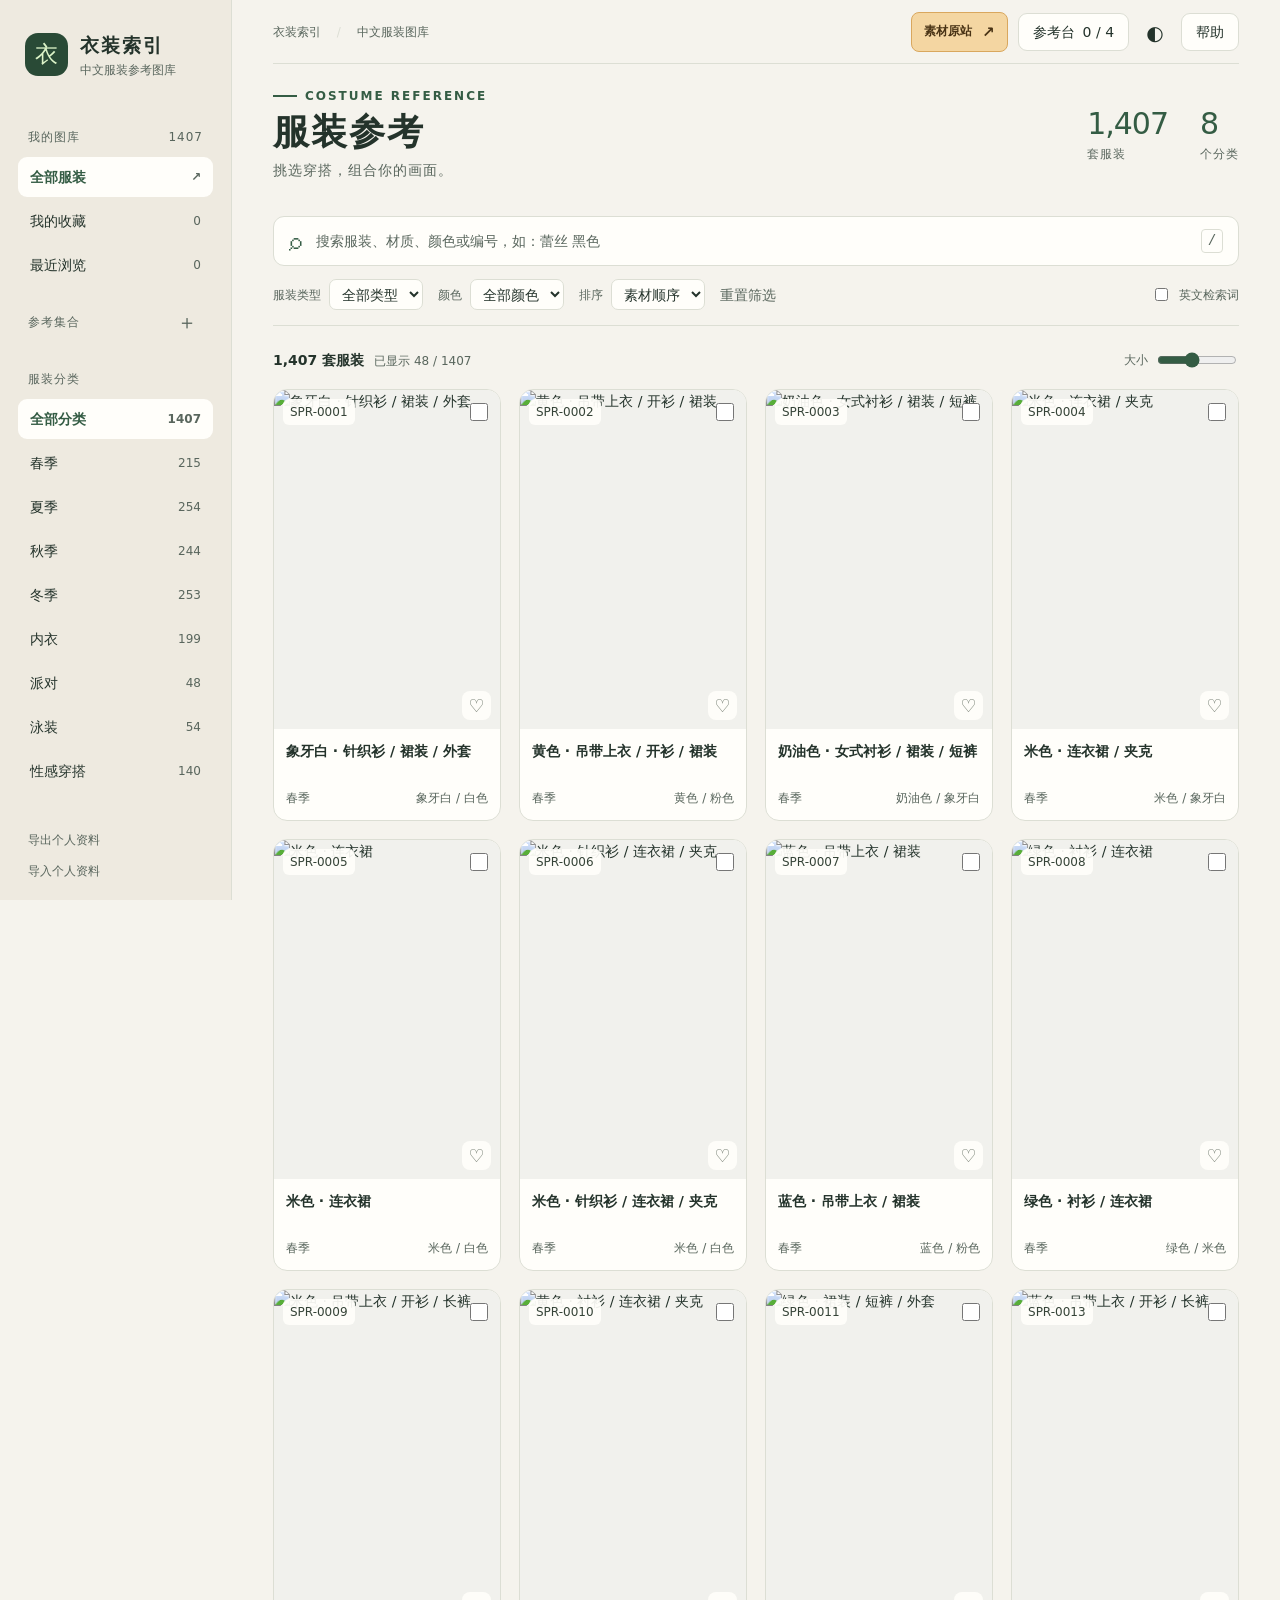
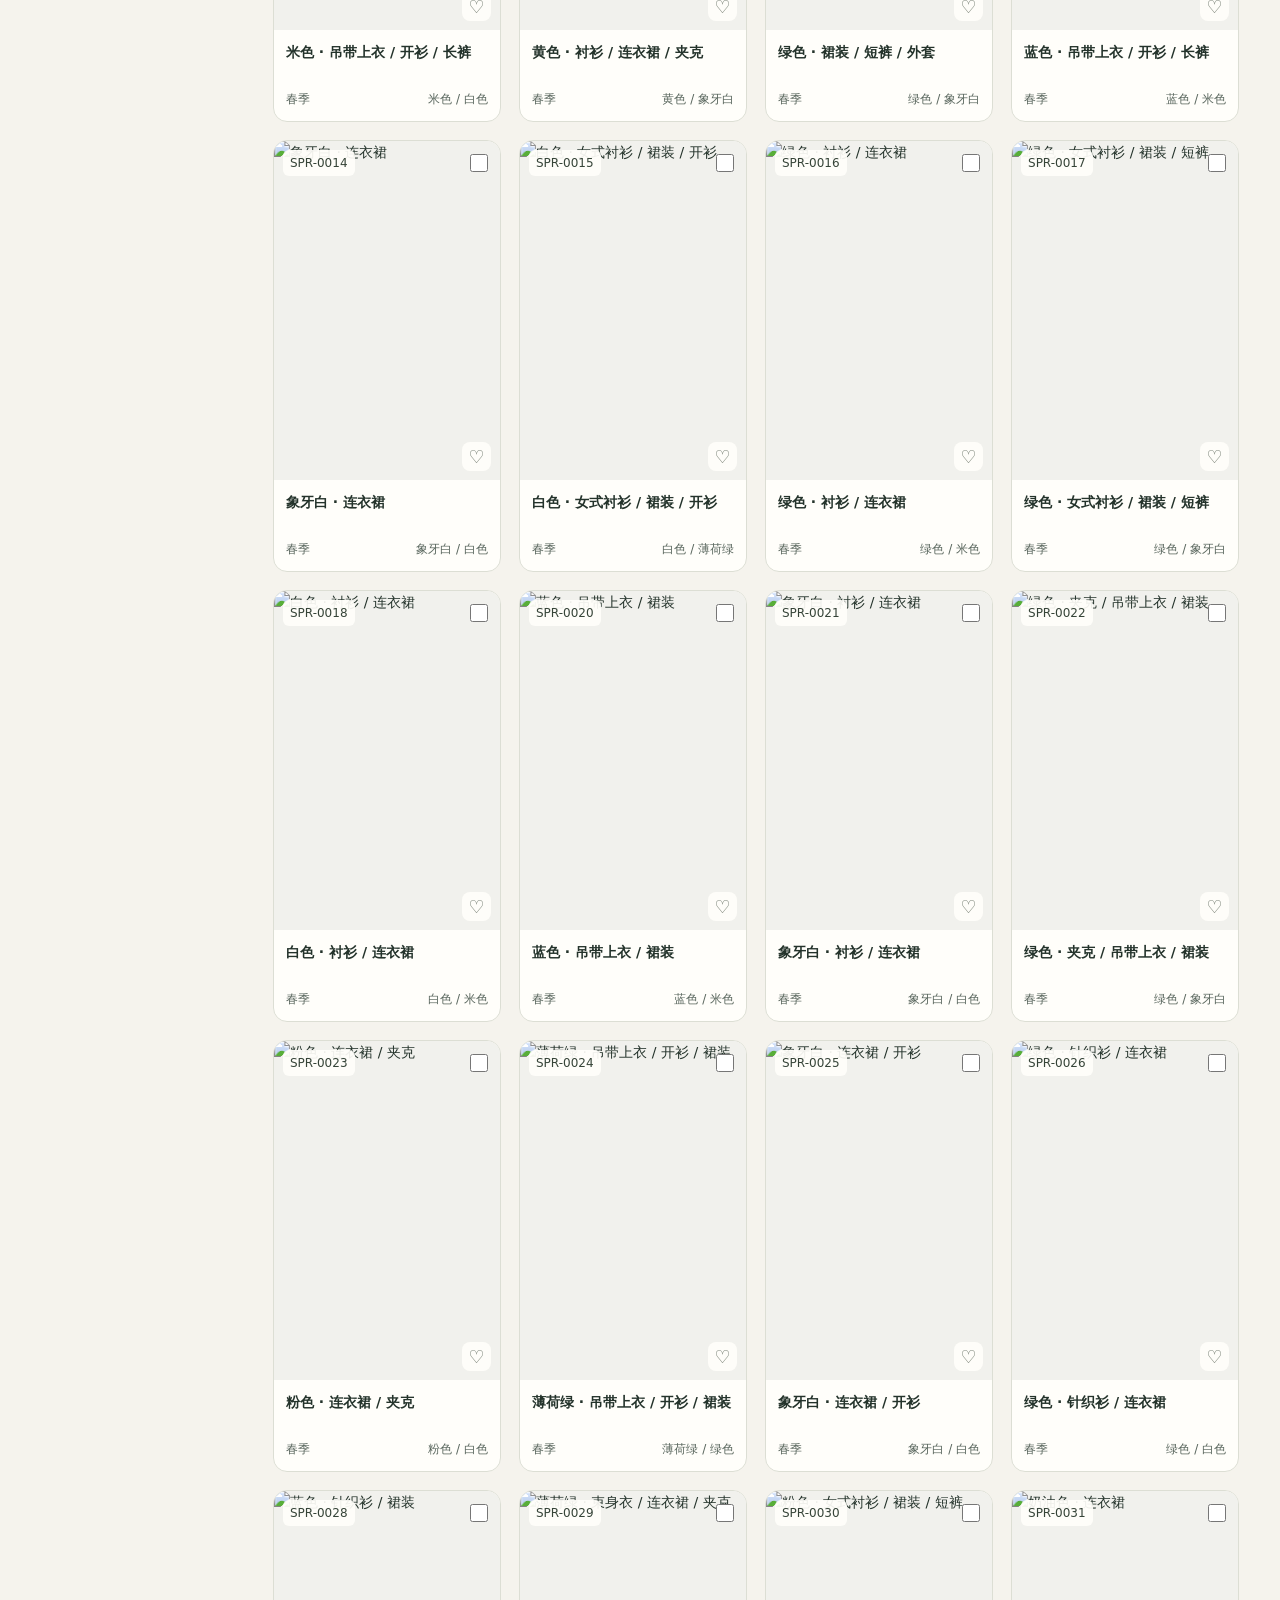
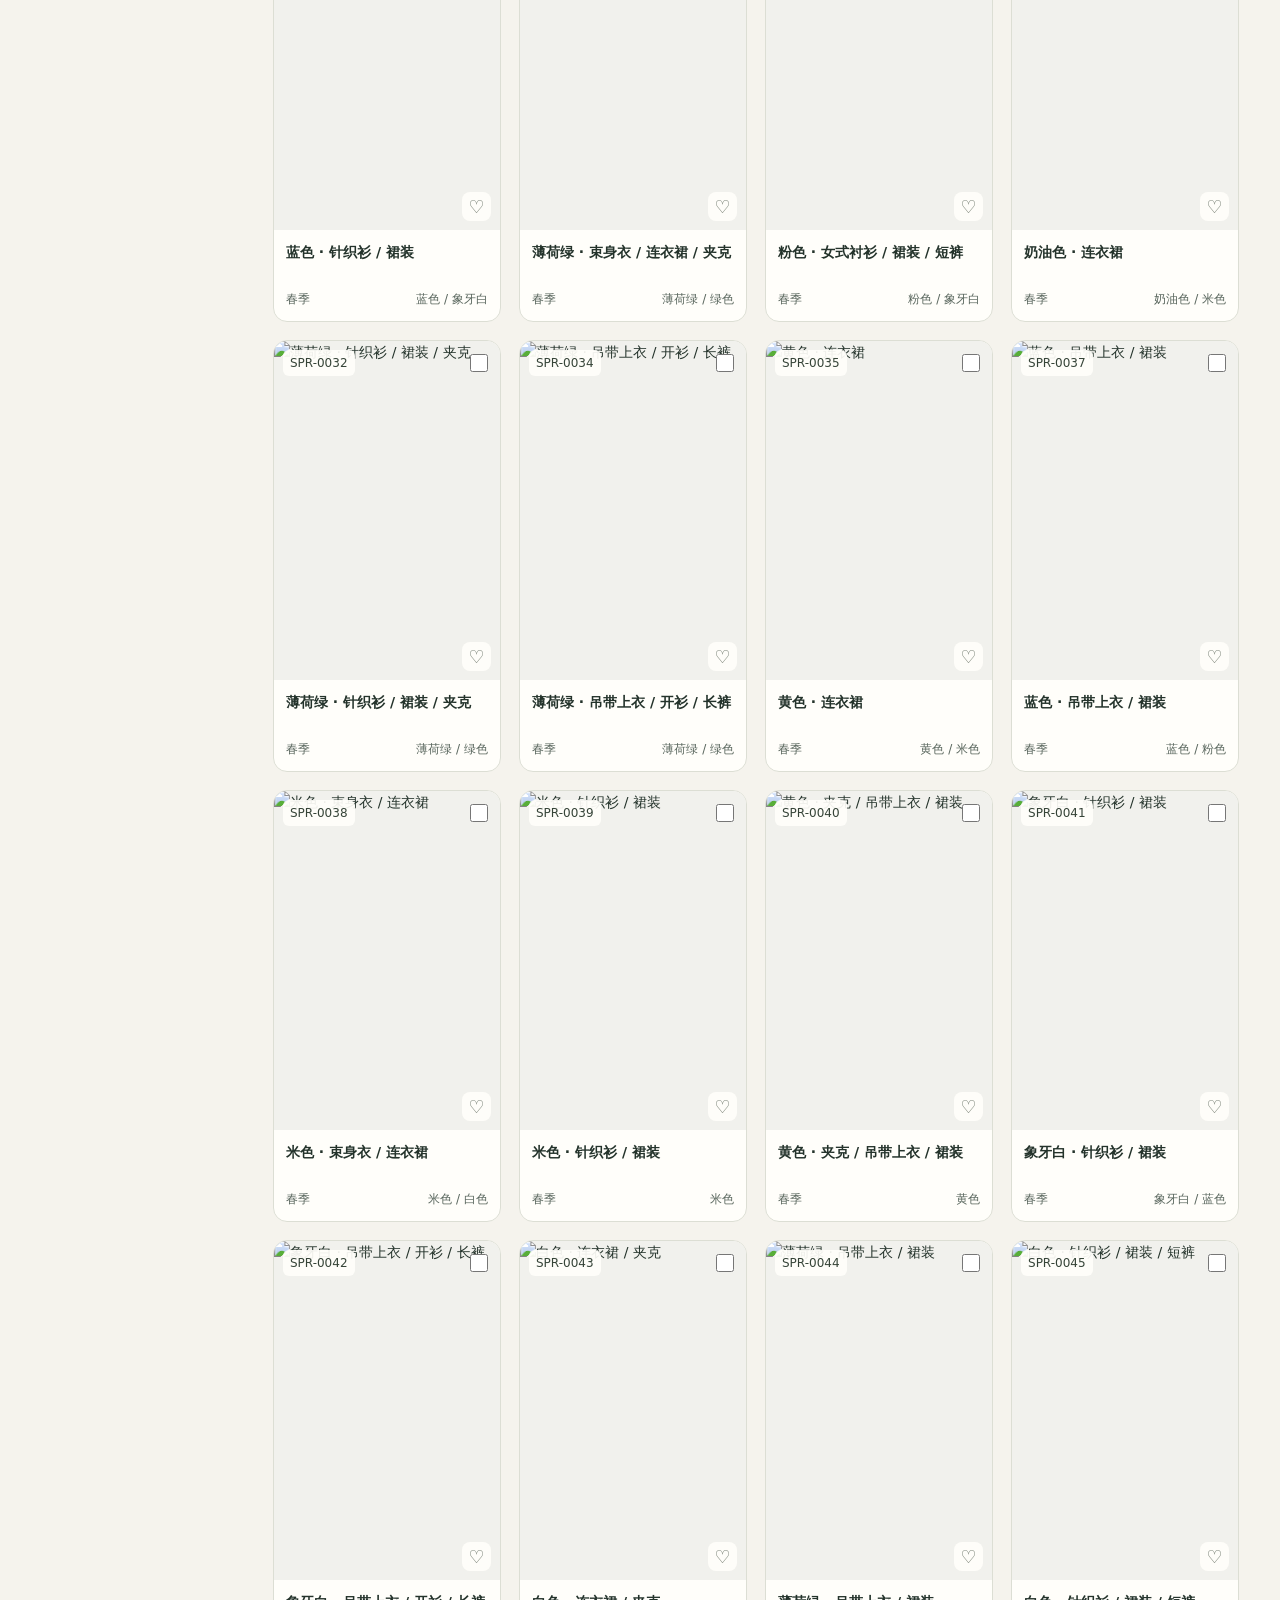
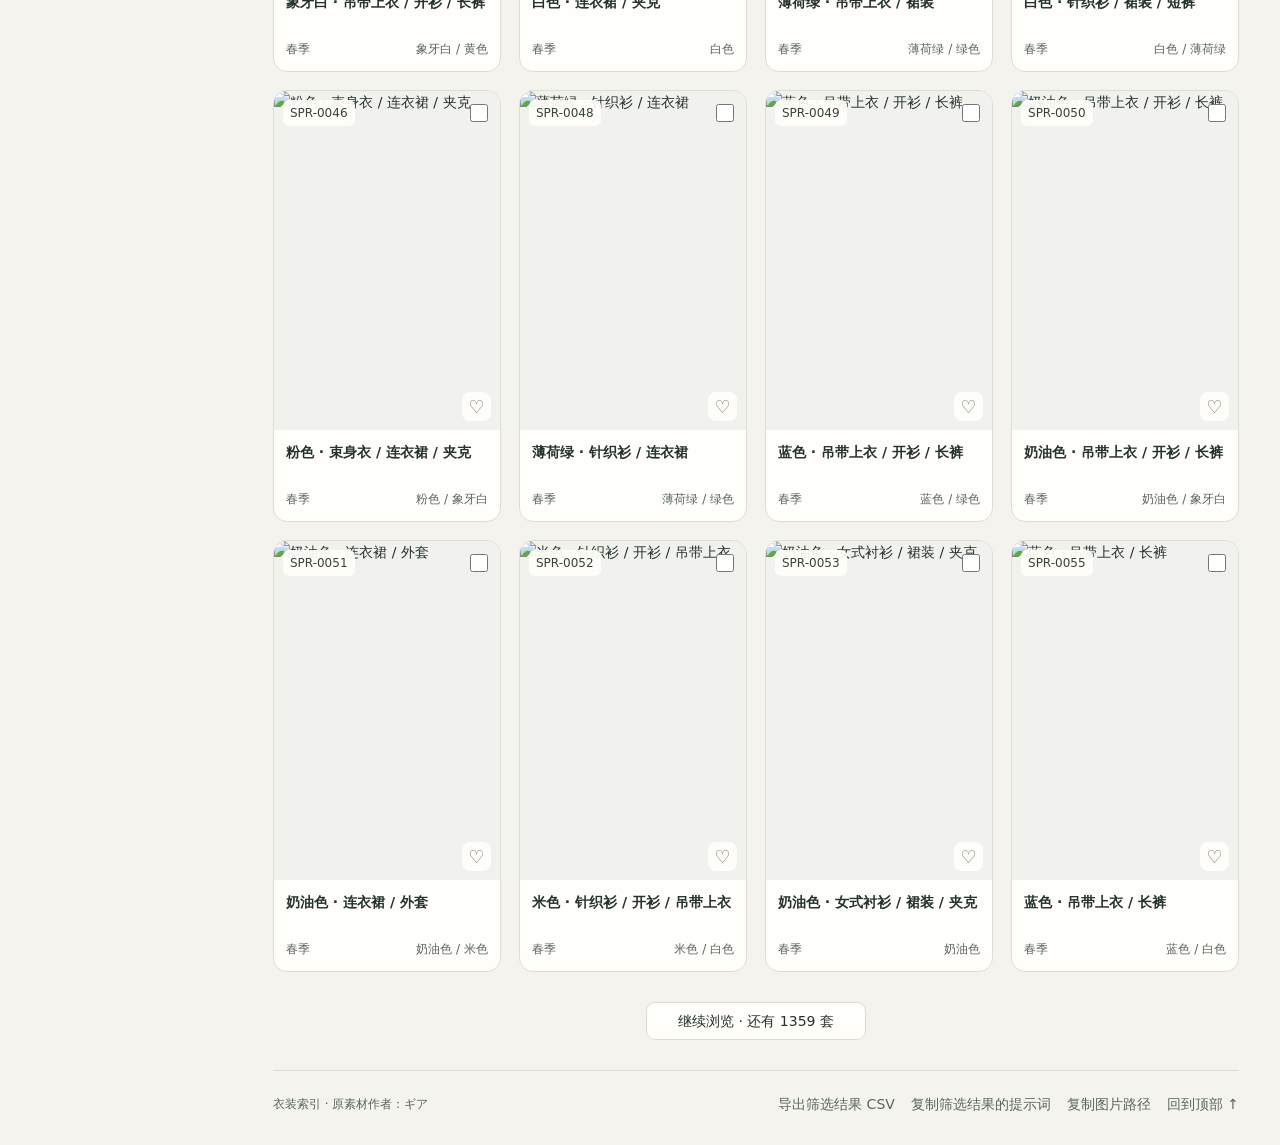
==== commit 2793a3d1: "Add reverse-engineered English prompt for every costume" ====
--- a/index.html
+++ b/index.html
@@ -43,7 +43,7 @@
 
 .repo-link{display:flex;align-items:center;justify-content:space-between;margin:12px 0 0;padding:0;color:var(--accent);font-size:14px;line-height:20px}.repo-link:hover{text-decoration:underline;text-underline-offset:4px}@media(max-width:760px){.sidebar .side-bottom{display:block;padding:0;margin-top:12px}.side-bottom>button,.side-bottom>label{display:none}.repo-link{margin:0}}
 
-.card-image{aspect-ratio:2/3}.costume-keywords{font-size:14px;line-height:24px;overflow-wrap:anywhere}.original-keywords{font-size:12px;line-height:20px;color:var(--muted);overflow-wrap:anywhere}.original-keywords summary{cursor:pointer}.viewer-buttons{margin-top:16px}.card-body .ja{font-size:12px;line-height:20px}.card-body h3{overflow-wrap:anywhere}@media(max-width:760px){.sidebar .side-bottom{display:none}.side-bottom>button,.side-bottom>label{display:none}}
+.card-image{aspect-ratio:2/3}.costume-keywords{font-size:14px;line-height:24px;overflow-wrap:anywhere}.prompt-text{font-size:13px;line-height:21px;color:var(--text);margin:6px 0 0}.original-keywords{font-size:12px;line-height:20px;color:var(--muted);overflow-wrap:anywhere}.original-keywords summary{cursor:pointer}.viewer-buttons{margin-top:16px}.card-body .ja{font-size:12px;line-height:20px}.card-body h3{overflow-wrap:anywhere}@media(max-width:760px){.sidebar .side-bottom{display:none}.side-bottom>button,.side-bottom>label{display:none}}
 </style></head><body>
 <div class="app"><aside class="sidebar" aria-label="服装图库导航">
 <a class="brand" href="#"><span class="brand-mark">衣</span><span><b>衣装索引</b><small>中文服装参考图库</small></span></a>
@@ -60,11 +60,11 @@
 <div id="selectionBar" class="selection-bar" hidden><b id="selectionCount"></b><button id="selectVisible" class="text-btn">选择已显示</button><button id="selectionCollection" class="btn">加入集合</button><button id="selectionCsv" class="btn">导出所选 CSV</button><button id="selectionClear" class="text-btn">取消选择</button></div>
 <div id="collectionActions" class="collection-actions" hidden><button id="renameCollection" class="text-btn">重命名集合</button><button id="removeFromCollection" class="text-btn">移出所选服装</button><button id="deleteCollection" class="text-btn">删除集合</button></div>
 <section id="grid" class="grid" aria-label="服装图片"></section><div class="load-area"><button id="loadMore" class="btn load-more">继续浏览</button><span id="endLabel" class="muted" hidden>已显示全部结果</span></div>
-<footer class="footer"><span>衣装索引 · 原素材作者：ギア</span><div><button id="exportCsv" class="text-btn">导出筛选结果 CSV</button><button id="copyPaths" class="text-btn">复制图片路径</button><button id="backTop" class="text-btn">回到顶部 ↑</button></div></footer></main></div>
-<dialog id="viewer" class="viewer" aria-label="完整服装预览"><div class="viewer-layout"><section id="stage" class="stage" aria-label="服装图片，放大后可拖动"><img id="fullImage" alt="" draggable="true"><div id="imageStatus" class="image-status" role="status"></div><div class="stage-top"><span id="viewerPosition"></span><span class="drag-hint">直接拖出原图 · 放大后 Alt＋拖动</span><button id="closeViewer" class="round-btn" aria-label="关闭预览">×</button></div><div class="stage-tools"><button id="prevImage" class="round-btn" aria-label="上一套服装">←</button><button id="zoomOut" class="round-btn" aria-label="缩小">−</button><button id="fitImage" class="pill-btn">适应窗口</button><button id="zoomIn" class="round-btn" aria-label="放大">＋</button><button id="mirrorImage" class="pill-btn" aria-pressed="false">镜像</button><button id="nextImage" class="round-btn" aria-label="下一套服装">→</button></div></section><aside class="viewer-info"><p class="eyebrow" id="viewerNumber"></p><h2 id="viewerTitle"></h2><p id="viewerKeywords" class="costume-keywords"></p><details class="original-keywords"><summary>英文原始检索词</summary><p id="viewerEn"></p></details><dl id="viewerMeta" class="metadata"></dl><div class="viewer-buttons"><button id="favImage" class="btn">收藏此套</button><button id="pinImage" class="btn">放入参考台</button><button id="addCollection" class="btn">加入集合</button><button id="copyPrompt" class="btn" title="复制原始英文服装检索词，可作为提示词参考">复制提示词</button><a id="downloadImage" class="btn primary" download>保存原图</a></div><label class="note-label">此套服装的备注<textarea id="costumeNote" rows="3" maxlength="3000" placeholder="搭配、材质、场景和使用计划…"></textarea></label><p class="keyboard-note">← → 换服装 · F 收藏 · Esc 关闭<br>滚轮缩放 · 放大后拖动平移<br>空格：适应 / 原尺寸 · Alt＋拖动：拖出原图</p></aside></div></dialog>
+<footer class="footer"><span>衣装索引 · 原素材作者：ギア</span><div><button id="exportCsv" class="text-btn">导出筛选结果 CSV</button><button id="copyPrompts" class="text-btn">复制筛选结果的提示词</button><button id="copyPaths" class="text-btn">复制图片路径</button><button id="backTop" class="text-btn">回到顶部 ↑</button></div></footer></main></div>
+<dialog id="viewer" class="viewer" aria-label="完整服装预览"><div class="viewer-layout"><section id="stage" class="stage" aria-label="服装图片，放大后可拖动"><img id="fullImage" alt="" draggable="true"><div id="imageStatus" class="image-status" role="status"></div><div class="stage-top"><span id="viewerPosition"></span><span class="drag-hint">直接拖出原图 · 放大后 Alt＋拖动</span><button id="closeViewer" class="round-btn" aria-label="关闭预览">×</button></div><div class="stage-tools"><button id="prevImage" class="round-btn" aria-label="上一套服装">←</button><button id="zoomOut" class="round-btn" aria-label="缩小">−</button><button id="fitImage" class="pill-btn">适应窗口</button><button id="zoomIn" class="round-btn" aria-label="放大">＋</button><button id="mirrorImage" class="pill-btn" aria-pressed="false">镜像</button><button id="nextImage" class="round-btn" aria-label="下一套服装">→</button></div></section><aside class="viewer-info"><p class="eyebrow" id="viewerNumber"></p><h2 id="viewerTitle"></h2><p id="viewerKeywords" class="costume-keywords"></p><details class="original-keywords" open><summary>英文生图提示词</summary><p id="viewerPrompt" class="prompt-text"></p></details><details class="original-keywords"><summary>原站英文检索词</summary><p id="viewerEn"></p></details><dl id="viewerMeta" class="metadata"></dl><div class="viewer-buttons"><button id="favImage" class="btn">收藏此套</button><button id="pinImage" class="btn">放入参考台</button><button id="addCollection" class="btn">加入集合</button><button id="copyPrompt" class="btn" title="复制这套服装的英文生图提示词">复制提示词</button><a id="downloadImage" class="btn primary" download>保存原图</a></div><label class="note-label">此套服装的备注<textarea id="costumeNote" rows="3" maxlength="3000" placeholder="搭配、材质、场景和使用计划…"></textarea></label><p class="keyboard-note">← → 换服装 · F 收藏 · Esc 关闭<br>滚轮缩放 · 放大后拖动平移<br>空格：适应 / 原尺寸 · Alt＋拖动：拖出原图</p></aside></div></dialog>
 <dialog id="boardDialog" class="board-dialog" aria-labelledby="boardTitle"><header><div><p class="eyebrow">REFERENCE DESK</p><h2 id="boardTitle">参考台</h2></div><div><button id="clearBoard" class="text-btn">清空</button><button id="closeBoard" class="icon-btn" aria-label="关闭参考台">×</button></div></header><div id="boardGrid" class="board-grid"></div><p class="muted">最多固定 4 套服装；镜像仅改变显示，不修改原文件。</p></dialog>
 <dialog id="smallDialog" class="small-dialog"><form method="dialog" id="dialogForm"><h2 id="dialogTitle"></h2><div id="dialogBody"></div><div class="dialog-actions"><button id="dialogCancel" type="button" class="btn">取消</button><button id="dialogConfirm" type="submit" class="btn primary">确定</button></div></form></dialog>
-<div id="toast" class="toast" popover="manual" role="status" aria-live="polite"></div><script id="costumeData" type="application/json">[{"id":"SPR-0001","category":"春季","categoryJa":"春","name":"象牙白 · 针织衫 / 裙装 / 外套","keywordsZh":"象牙白 荷叶边 针织 牛仔 迷你裙 外套 袜子 白色 运动鞋","keywordsEn":"ivory frill knit denim mini skirt coat socks white sneakers","types":["针织衫","裙装","外套"],"colors":["象牙白","白色"],"full":"assets/images/SPR-0001.png","preview":"assets/previews/SPR-0001.webp","thumb":"assets/thumbnails/SPR-0001.webp","size":[1366,2048],"bytes":1104287},{"id":"SPR-0002","category":"春季","categoryJa":"春","name":"黄色 · 吊带上衣 / 开衫 / 裙装","keywordsZh":"黄色 碎花 吊带上衣 开衫 粉色 百褶 迷你裙 外套 象牙白","keywordsEn":"yellow floral camisole cardigan pink pleated mini skirt coat ivory","types":["吊带上衣","开衫","裙装","外套"],"colors":["黄色","粉色","象牙白"],"full":"assets/images/SPR-0002.png","preview":"assets/previews/SPR-0002.webp","thumb":"assets/thumbnails/SPR-0002.webp","size":[1366,2048],"bytes":936916},{"id":"SPR-0003","category":"春季","categoryJa":"春","name":"奶油色 · 女式衬衫 / 裙装 / 短裤","keywordsZh":"奶油色 女式衬衫 蝴蝶结 象牙白 迷你裙 短裤 夹克 米色 连裤袜","keywordsEn":"cream blouse ribbon ivory mini skirt shorts jacket beige tights","types":["女式衬衫","裙装","短裤","夹克"],"colors":["奶油色","象牙白","米色"],"full":"assets/images/SPR-0003.png","preview":"assets/previews/SPR-0003.webp","thumb":"assets/thumbnails/SPR-0003.webp","size":[1366,2048],"bytes":931678},{"id":"SPR-0004","category":"春季","categoryJa":"春","name":"米色 · 连衣裙 / 夹克","keywordsZh":"米色 迷你连衣裙 夹克 象牙白 袜子 白色 运动鞋 包袋 蝴蝶结","keywordsEn":"beige mini dress jacket ivory socks white sneakers bag ribbon","types":["连衣裙","夹克"],"colors":["米色","象牙白","白色"],"full":"assets/images/SPR-0004.png","preview":"assets/previews/SPR-0004.webp","thumb":"assets/thumbnails/SPR-0004.webp","size":[1366,2048],"bytes":847146},{"id":"SPR-0005","category":"春季","categoryJa":"春","name":"米色 · 连衣裙","keywordsZh":"米色 碎花 中长连衣裙 白色 袜子 凉鞋 迷你 包袋 蝴蝶结","keywordsEn":"beige floral midi dress white socks sandals mini bag ribbon","types":["连衣裙"],"colors":["米色","白色"],"full":"assets/images/SPR-0005.png","preview":"assets/previews/SPR-0005.webp","thumb":"assets/thumbnails/SPR-0005.webp","size":[1254,1882],"bytes":1092750},{"id":"SPR-0006","category":"春季","categoryJa":"春","name":"米色 · 针织衫 / 连衣裙 / 夹克","keywordsZh":"米色 针织连衣裙 夹克 白色 袜子 浅口高跟鞋 包袋 金色 项链","keywordsEn":"beige knit dress jacket white socks pumps bag gold necklace","types":["针织衫","连衣裙","夹克"],"colors":["米色","白色","金色"],"full":"assets/images/SPR-0006.png","preview":"assets/previews/SPR-0006.webp","thumb":"assets/thumbnails/SPR-0006.webp","size":[1254,1882],"bytes":1077463},{"id":"SPR-0007","category":"春季","categoryJa":"春","name":"蓝色 · 吊带上衣 / 裙装","keywordsZh":"蓝色 蝴蝶结 雪纺 吊带上衣 粉色 中长裙 凉鞋 迷你 托特包","keywordsEn":"blue ribbon chiffon camisole pink midi skirt sandals mini tote","types":["吊带上衣","裙装"],"colors":["蓝色","粉色"],"full":"assets/images/SPR-0007.png","preview":"assets/previews/SPR-0007.webp","thumb":"assets/thumbnails/SPR-0007.webp","size":[1254,1882],"bytes":674788},{"id":"SPR-0008","category":"春季","categoryJa":"春","name":"绿色 · 衬衫 / 连衣裙","keywordsZh":"绿色 蝴蝶结 衬衫 连衣裙 米色 连裤袜 凉鞋 迷你 包袋 金色","keywordsEn":"green ribbon shirt dress beige tights sandals mini bag gold","types":["衬衫","连衣裙"],"colors":["绿色","米色","金色"],"full":"assets/images/SPR-0008.png","preview":"assets/previews/SPR-0008.webp","thumb":"assets/thumbnails/SPR-0008.webp","size":[1254,1882],"bytes":895517},{"id":"SPR-0009","category":"春季","categoryJa":"春","name":"米色 · 吊带上衣 / 开衫 / 长裤","keywordsZh":"米色 碎花 吊带上衣 开衫 白色 长裤 浅口高跟鞋 迷你 包袋 项链","keywordsEn":"beige floral camisole cardigan white pants pumps mini bag necklace","types":["吊带上衣","开衫","长裤"],"colors":["米色","白色"],"full":"assets/images/SPR-0009.png","preview":"assets/previews/SPR-0009.webp","thumb":"assets/thumbnails/SPR-0009.webp","size":[1366,2048],"bytes":1005229},{"id":"SPR-0010","category":"春季","categoryJa":"春","name":"黄色 · 衬衫 / 连衣裙 / 夹克","keywordsZh":"黄色 蝴蝶结 衬衫 连衣裙 牛仔 夹克 象牙白 袜子 白色 运动鞋","keywordsEn":"yellow ribbon shirt dress denim jacket ivory socks white sneakers","types":["衬衫","连衣裙","夹克"],"colors":["黄色","象牙白","白色"],"full":"assets/images/SPR-0010.png","preview":"assets/previews/SPR-0010.webp","thumb":"assets/thumbnails/SPR-0010.webp","size":[1366,2048],"bytes":923224},{"id":"SPR-0011","category":"春季","categoryJa":"春","name":"绿色 · 裙装 / 短裤 / 外套","keywordsZh":"绿色 迷你裙 短裤 外套 象牙白 袜子 凉鞋 包袋 项链","keywordsEn":"green mini skirt shorts coat ivory socks sandals bag necklace","types":["裙装","短裤","外套"],"colors":["绿色","象牙白"],"full":"assets/images/SPR-0011.png","preview":"assets/previews/SPR-0011.webp","thumb":"assets/thumbnails/SPR-0011.webp","size":[1366,2048],"bytes":988613},{"id":"SPR-0013","category":"春季","categoryJa":"春","name":"蓝色 · 吊带上衣 / 开衫 / 长裤","keywordsZh":"蓝色 蕾丝 吊带上衣 开衫 米色 牛仔 长裤 浅口高跟鞋 包袋 蝴蝶结","keywordsEn":"blue lace camisole cardigan beige denim pants pumps bag ribbon","types":["吊带上衣","开衫","长裤"],"colors":["蓝色","米色"],"full":"assets/images/SPR-0013.png","preview":"assets/previews/SPR-0013.webp","thumb":"assets/thumbnails/SPR-0013.webp","size":[1366,2048],"bytes":923824},{"id":"SPR-0014","category":"春季","categoryJa":"春","name":"象牙白 · 连衣裙","keywordsZh":"象牙白 迷你连衣裙 白色 袜子 运动鞋 缎面 蝴蝶结 金色 项链","keywordsEn":"ivory mini dress white socks sneakers satin ribbon gold necklace","types":["连衣裙"],"colors":["象牙白","白色","金色"],"full":"assets/images/SPR-0014.png","preview":"assets/previews/SPR-0014.webp","thumb":"assets/thumbnails/SPR-0014.webp","size":[1366,2048],"bytes":699762},{"id":"SPR-0015","category":"春季","categoryJa":"春","name":"白色 · 女式衬衫 / 裙装 / 开衫","keywordsZh":"白色 女式衬衫 薄荷绿 绿色 中长裙 开衫 浅口高跟鞋 包袋 蝴蝶结","keywordsEn":"white blouse mint green midi skirt cardigan pumps bag ribbon","types":["女式衬衫","裙装","开衫"],"colors":["白色","薄荷绿","绿色"],"full":"assets/images/SPR-0015.png","preview":"assets/previews/SPR-0015.webp","thumb":"assets/thumbnails/SPR-0015.webp","size":[1366,2048],"bytes":761187},{"id":"SPR-0016","category":"春季","categoryJa":"春","name":"绿色 · 衬衫 / 连衣裙","keywordsZh":"绿色 蝴蝶结 衬衫 连衣裙 米色 连裤袜 凉鞋 迷你 包袋 金色","keywordsEn":"green ribbon shirt dress beige tights sandals mini bag gold","types":["衬衫","连衣裙"],"colors":["绿色","米色","金色"],"full":"assets/images/SPR-0016.png","preview":"assets/previews/SPR-0016.webp","thumb":"assets/thumbnails/SPR-0016.webp","size":[1366,2048],"bytes":831995},{"id":"SPR-0017","category":"春季","categoryJa":"春","name":"绿色 · 女式衬衫 / 裙装 / 短裤","keywordsZh":"绿色 女式衬衫 蝴蝶结 象牙白 迷你裙 短裤 牛仔 夹克 白色","keywordsEn":"green blouse ribbon ivory mini skirt shorts denim jacket white","types":["女式衬衫","裙装","短裤","夹克"],"colors":["绿色","象牙白","白色"],"full":"assets/images/SPR-0017.png","preview":"assets/previews/SPR-0017.webp","thumb":"assets/thumbnails/SPR-0017.webp","size":[1366,2048],"bytes":827542},{"id":"SPR-0018","category":"春季","categoryJa":"春","name":"白色 · 衬衫 / 连衣裙","keywordsZh":"蝴蝶结 衬衫 连衣裙 白色 袜子 米色 迷你 包袋 颈链","keywordsEn":"ribbon shirt dress white socks beige mini bag choker","types":["衬衫","连衣裙"],"colors":["白色","米色"],"full":"assets/images/SPR-0018.png","preview":"assets/previews/SPR-0018.webp","thumb":"assets/thumbnails/SPR-0018.webp","size":[1366,2048],"bytes":759392},{"id":"SPR-0020","category":"春季","categoryJa":"春","name":"蓝色 · 吊带上衣 / 裙装","keywordsZh":"蓝色 蝴蝶结 雪纺 吊带上衣 中长裙 米色 迷你 包袋 颈链","keywordsEn":"blue ribbon chiffon camisole midi skirt beige mini bag choker","types":["吊带上衣","裙装"],"colors":["蓝色","米色"],"full":"assets/images/SPR-0020.png","preview":"assets/previews/SPR-0020.webp","thumb":"assets/thumbnails/SPR-0020.webp","size":[1366,2048],"bytes":813874},{"id":"SPR-0021","category":"春季","categoryJa":"春","name":"象牙白 · 衬衫 / 连衣裙","keywordsZh":"蝴蝶结 衬衫 连衣裙 象牙白 袜子 白色 运动鞋 包袋 帽子","keywordsEn":"ribbon shirt dress ivory socks white sneakers bag hat","types":["衬衫","连衣裙"],"colors":["象牙白","白色"],"full":"assets/images/SPR-0021.png","preview":"assets/previews/SPR-0021.webp","thumb":"assets/thumbnails/SPR-0021.webp","size":[1366,2048],"bytes":931490},{"id":"SPR-0022","category":"春季","categoryJa":"春","name":"绿色 · 夹克 / 吊带上衣 / 裙装","keywordsZh":"绿色 夹克 吊带上衣 象牙白 中长裙 外套 米色 蝴蝶结 包袋","keywordsEn":"green jacket camisole ivory midi skirt coat beige ribbon bag","types":["夹克","吊带上衣","裙装","外套"],"colors":["绿色","象牙白","米色"],"full":"assets/images/SPR-0022.png","preview":"assets/previews/SPR-0022.webp","thumb":"assets/thumbnails/SPR-0022.webp","size":[1366,2048],"bytes":874203},{"id":"SPR-0023","category":"春季","categoryJa":"春","name":"粉色 · 连衣裙 / 夹克","keywordsZh":"粉色 碎花 中长连衣裙 牛仔 夹克 白色 袜子 凉鞋 迷你","keywordsEn":"pink floral midi dress denim jacket white socks sandals mini","types":["连衣裙","夹克"],"colors":["粉色","白色"],"full":"assets/images/SPR-0023.png","preview":"assets/previews/SPR-0023.webp","thumb":"assets/thumbnails/SPR-0023.webp","size":[1366,2048],"bytes":1364057},{"id":"SPR-0024","category":"春季","categoryJa":"春","name":"薄荷绿 · 吊带上衣 / 开衫 / 裙装","keywordsZh":"薄荷绿 绿色 蕾丝 吊带上衣 开衫 黄色 裙装 外套 凉鞋 缎面","keywordsEn":"mint green lace camisole cardigan yellow skirt coat sandals satin","types":["吊带上衣","开衫","裙装","外套"],"colors":["薄荷绿","绿色","黄色"],"full":"assets/images/SPR-0024.png","preview":"assets/previews/SPR-0024.webp","thumb":"assets/thumbnails/SPR-0024.webp","size":[1366,2048],"bytes":1100877},{"id":"SPR-0025","category":"春季","categoryJa":"春","name":"象牙白 · 连衣裙 / 开衫","keywordsZh":"象牙白 迷你连衣裙 开衫 白色 袜子 米色 蝴蝶结 包袋 颈链","keywordsEn":"ivory mini dress cardigan white socks beige ribbon bag choker","types":["连衣裙","开衫"],"colors":["象牙白","白色","米色"],"full":"assets/images/SPR-0025.png","preview":"assets/previews/SPR-0025.webp","thumb":"assets/thumbnails/SPR-0025.webp","size":[1366,2048],"bytes":749505},{"id":"SPR-0026","category":"春季","categoryJa":"春","name":"绿色 · 针织衫 / 连衣裙","keywordsZh":"绿色 针织连衣裙 白色 袜子 米色 蝴蝶结 缎面 帽子","keywordsEn":"green knit dress white socks beige ribbon satin hat","types":["针织衫","连衣裙"],"colors":["绿色","白色","米色"],"full":"assets/images/SPR-0026.png","preview":"assets/previews/SPR-0026.webp","thumb":"assets/thumbnails/SPR-0026.webp","size":[1366,2048],"bytes":776080},{"id":"SPR-0028","category":"春季","categoryJa":"春","name":"蓝色 · 针织衫 / 裙装","keywordsZh":"蓝色 荷叶边 针织 象牙白 裙装 米色 连裤袜 浅口高跟鞋 缎面 蝴蝶结","keywordsEn":"blue frill knit ivory skirt beige tights pumps satin ribbon","types":["针织衫","裙装"],"colors":["蓝色","象牙白","米色"],"full":"assets/images/SPR-0028.png","preview":"assets/previews/SPR-0028.webp","thumb":"assets/thumbnails/SPR-0028.webp","size":[1366,2048],"bytes":938987},{"id":"SPR-0029","category":"春季","categoryJa":"春","name":"薄荷绿 · 束身衣 / 连衣裙 / 夹克","keywordsZh":"薄荷绿 绿色 荷叶边 束身衣 连衣裙 夹克 米色 连裤袜 凉鞋 包袋","keywordsEn":"mint green frill corset dress jacket beige tights sandals bag","types":["束身衣","连衣裙","夹克"],"colors":["薄荷绿","绿色","米色"],"full":"assets/images/SPR-0029.png","preview":"assets/previews/SPR-0029.webp","thumb":"assets/thumbnails/SPR-0029.webp","size":[1366,2048],"bytes":939690},{"id":"SPR-0030","category":"春季","categoryJa":"春","name":"粉色 · 女式衬衫 / 裙装 / 短裤","keywordsZh":"粉色 女式衬衫 象牙白 迷你裙 短裤 夹克 米色 连裤袜 凉鞋","keywordsEn":"pink blouse ivory mini skirt shorts jacket beige tights sandals","types":["女式衬衫","裙装","短裤","夹克"],"colors":["粉色","象牙白","米色"],"full":"assets/images/SPR-0030.png","preview":"assets/previews/SPR-0030.webp","thumb":"assets/thumbnails/SPR-0030.webp","size":[1366,2048],"bytes":935019},{"id":"SPR-0031","category":"春季","categoryJa":"春","name":"奶油色 · 连衣裙","keywordsZh":"奶油色 碎花 中长连衣裙 米色 连裤袜 蝴蝶结 缎面 颈链","keywordsEn":"cream floral midi dress beige tights ribbon satin choker","types":["连衣裙"],"colors":["奶油色","米色"],"full":"assets/images/SPR-0031.png","preview":"assets/previews/SPR-0031.webp","thumb":"assets/thumbnails/SPR-0031.webp","size":[1366,2048],"bytes":1094565},{"id":"SPR-0032","category":"春季","categoryJa":"春","name":"薄荷绿 · 针织衫 / 裙装 / 夹克","keywordsZh":"薄荷绿 绿色 针织 黄色 百褶 迷你裙 夹克 白色 袜子","keywordsEn":"mint green knit yellow pleated mini skirt jacket white socks","types":["针织衫","裙装","夹克"],"colors":["薄荷绿","绿色","黄色","白色"],"full":"assets/images/SPR-0032.png","preview":"assets/previews/SPR-0032.webp","thumb":"assets/thumbnails/SPR-0032.webp","size":[1366,2048],"bytes":977652},{"id":"SPR-0034","category":"春季","categoryJa":"春","name":"薄荷绿 · 吊带上衣 / 开衫 / 长裤","keywordsZh":"薄荷绿 绿色 碎花 吊带上衣 开衫 长裤 牛仔 夹克 白色 袜子","keywordsEn":"mint green floral camisole cardigan pants denim jacket white socks","types":["吊带上衣","开衫","长裤","夹克"],"colors":["薄荷绿","绿色","白色"],"full":"assets/images/SPR-0034.png","preview":"assets/previews/SPR-0034.webp","thumb":"assets/thumbnails/SPR-0034.webp","size":[1366,2048],"bytes":953240},{"id":"SPR-0035","category":"春季","categoryJa":"春","name":"黄色 · 连衣裙","keywordsZh":"黄色 碎花 中长连衣裙 米色 连裤袜 凉鞋 迷你 托特包 金色","keywordsEn":"yellow floral midi dress beige tights sandals mini tote gold","types":["连衣裙"],"colors":["黄色","米色","金色"],"full":"assets/images/SPR-0035.png","preview":"assets/previews/SPR-0035.webp","thumb":"assets/thumbnails/SPR-0035.webp","size":[1366,2048],"bytes":1051633},{"id":"SPR-0037","category":"春季","categoryJa":"春","name":"蓝色 · 吊带上衣 / 裙装","keywordsZh":"蓝色 蝴蝶结 雪纺 吊带上衣 粉色 百褶 迷你裙 白色 袜子","keywordsEn":"blue ribbon chiffon camisole pink pleated mini skirt white socks","types":["吊带上衣","裙装"],"colors":["蓝色","粉色","白色"],"full":"assets/images/SPR-0037.png","preview":"assets/previews/SPR-0037.webp","thumb":"assets/thumbnails/SPR-0037.webp","size":[1366,2048],"bytes":762268},{"id":"SPR-0038","category":"春季","categoryJa":"春","name":"米色 · 束身衣 / 连衣裙","keywordsZh":"米色 荷叶边 束身衣 连衣裙 白色 袜子 运动鞋 迷你 蝴蝶结 包袋","keywordsEn":"beige frill corset dress white socks sneakers mini ribbon bag","types":["束身衣","连衣裙"],"colors":["米色","白色"],"full":"assets/images/SPR-0038.png","preview":"assets/previews/SPR-0038.webp","thumb":"assets/thumbnails/SPR-0038.webp","size":[1366,2048],"bytes":763862},{"id":"SPR-0039","category":"春季","categoryJa":"春","name":"米色 · 针织衫 / 裙装","keywordsZh":"米色 荷叶边 针织 百褶 中长裙 凉鞋 包袋 帽子","keywordsEn":"beige frill knit pleated midi skirt sandals bag hat","types":["针织衫","裙装"],"colors":["米色"],"full":"assets/images/SPR-0039.png","preview":"assets/previews/SPR-0039.webp","thumb":"assets/thumbnails/SPR-0039.webp","size":[1366,2048],"bytes":962536},{"id":"SPR-0040","category":"春季","categoryJa":"春","name":"黄色 · 夹克 / 吊带上衣 / 裙装","keywordsZh":"夹克 吊带上衣 黄色 裙装 凉鞋 缎面 蝴蝶结 颈链","keywordsEn":"jacket camisole yellow skirt sandals satin ribbon choker","types":["夹克","吊带上衣","裙装"],"colors":["黄色"],"full":"assets/images/SPR-0040.png","preview":"assets/previews/SPR-0040.webp","thumb":"assets/thumbnails/SPR-0040.webp","size":[1366,2048],"bytes":1106457},{"id":"SPR-0041","category":"春季","categoryJa":"春","name":"象牙白 · 针织衫 / 裙装","keywordsZh":"象牙白 针织 蓝色 百褶 中长裙 凉鞋 迷你 托特包 项链","keywordsEn":"ivory knit blue pleated midi skirt sandals mini tote necklace","types":["针织衫","裙装"],"colors":["象牙白","蓝色"],"full":"assets/images/SPR-0041.png","preview":"assets/previews/SPR-0041.webp","thumb":"assets/thumbnails/SPR-0041.webp","size":[1366,2048],"bytes":808366},{"id":"SPR-0042","category":"春季","categoryJa":"春","name":"象牙白 · 吊带上衣 / 开衫 / 长裤","keywordsZh":"象牙白 蕾丝 吊带上衣 开衫 黄色 长裤 凉鞋 迷你 托特包 金色","keywordsEn":"ivory lace camisole cardigan yellow pants sandals mini tote gold","types":["吊带上衣","开衫","长裤"],"colors":["象牙白","黄色","金色"],"full":"assets/images/SPR-0042.png","preview":"assets/previews/SPR-0042.webp","thumb":"assets/thumbnails/SPR-0042.webp","size":[1366,2048],"bytes":748264},{"id":"SPR-0043","category":"春季","categoryJa":"春","name":"白色 · 连衣裙 / 夹克","keywordsZh":"白色 迷你连衣裙 夹克 袜子 凉鞋 包袋 帽子","keywordsEn":"white mini dress jacket socks sandals bag hat","types":["连衣裙","夹克"],"colors":["白色"],"full":"assets/images/SPR-0043.png","preview":"assets/previews/SPR-0043.webp","thumb":"assets/thumbnails/SPR-0043.webp","size":[1366,2048],"bytes":940729},{"id":"SPR-0044","category":"春季","categoryJa":"春","name":"薄荷绿 · 吊带上衣 / 裙装","keywordsZh":"薄荷绿 绿色 蝴蝶结 雪纺 吊带上衣 米色 百褶 中长裙 牛仔","keywordsEn":"mint green ribbon chiffon camisole beige pleated midi skirt denim","types":["吊带上衣","裙装"],"colors":["薄荷绿","绿色","米色"],"full":"assets/images/SPR-0044.png","preview":"assets/previews/SPR-0044.webp","thumb":"assets/thumbnails/SPR-0044.webp","size":[1366,2048],"bytes":1019950},{"id":"SPR-0045","category":"春季","categoryJa":"春","name":"白色 · 针织衫 / 裙装 / 短裤","keywordsZh":"白色 荷叶边 针织 薄荷绿 绿色 迷你裙 短裤 袜子 运动鞋","keywordsEn":"white frill knit mint green mini skirt shorts socks sneakers","types":["针织衫","裙装","短裤"],"colors":["白色","薄荷绿","绿色"],"full":"assets/images/SPR-0045.png","preview":"assets/previews/SPR-0045.webp","thumb":"assets/thumbnails/SPR-0045.webp","size":[1366,2048],"bytes":691469},{"id":"SPR-0046","category":"春季","categoryJa":"春","name":"粉色 · 束身衣 / 连衣裙 / 夹克","keywordsZh":"粉色 荷叶边 束身衣 连衣裙 夹克 象牙白 袜子 米色 蝴蝶结 包袋","keywordsEn":"pink frill corset dress jacket ivory socks beige ribbon bag","types":["束身衣","连衣裙","夹克"],"colors":["粉色","象牙白","米色"],"full":"assets/images/SPR-0046.png","preview":"assets/previews/SPR-0046.webp","thumb":"assets/thumbnails/SPR-0046.webp","size":[1366,2048],"bytes":934559},{"id":"SPR-0048","category":"春季","categoryJa":"春","name":"薄荷绿 · 针织衫 / 连衣裙","keywordsZh":"薄荷绿 绿色 针织连衣裙 白色 袜子 浅口高跟鞋 迷你 蝴蝶结 包袋","keywordsEn":"mint green knit dress white socks pumps mini ribbon bag","types":["针织衫","连衣裙"],"colors":["薄荷绿","绿色","白色"],"full":"assets/images/SPR-0048.png","preview":"assets/previews/SPR-0048.webp","thumb":"assets/thumbnails/SPR-0048.webp","size":[1366,2048],"bytes":716313},{"id":"SPR-0049","category":"春季","categoryJa":"春","name":"蓝色 · 吊带上衣 / 开衫 / 长裤","keywordsZh":"蓝色 蕾丝 吊带上衣 开衫 绿色 长裤 凉鞋 包袋 项链","keywordsEn":"blue lace camisole cardigan green pants sandals bag necklace","types":["吊带上衣","开衫","长裤"],"colors":["蓝色","绿色"],"full":"assets/images/SPR-0049.png","preview":"assets/previews/SPR-0049.webp","thumb":"assets/thumbnails/SPR-0049.webp","size":[1366,2048],"bytes":806697},{"id":"SPR-0050","category":"春季","categoryJa":"春","name":"奶油色 · 吊带上衣 / 开衫 / 长裤","keywordsZh":"奶油色 碎花 吊带上衣 开衫 象牙白 长裤 白色 袜子 米色 蝴蝶结","keywordsEn":"cream floral camisole cardigan ivory pants white socks beige ribbon","types":["吊带上衣","开衫","长裤"],"colors":["奶油色","象牙白","白色","米色"],"full":"assets/images/SPR-0050.png","preview":"assets/previews/SPR-0050.webp","thumb":"assets/thumbnails/SPR-0050.webp","size":[1366,2048],"bytes":621430},{"id":"SPR-0051","category":"春季","categoryJa":"春","name":"奶油色 · 连衣裙 / 外套","keywordsZh":"奶油色 碎花 中长连衣裙 外套 米色 连裤袜 白色 运动鞋 迷你","keywordsEn":"cream floral midi dress coat beige tights white sneakers mini","types":["连衣裙","外套"],"colors":["奶油色","米色","白色"],"full":"assets/images/SPR-0051.png","preview":"assets/previews/SPR-0051.webp","thumb":"assets/thumbnails/SPR-0051.webp","size":[1366,2048],"bytes":1245705},{"id":"SPR-0052","category":"春季","categoryJa":"春","name":"米色 · 针织衫 / 开衫 / 吊带上衣","keywordsZh":"米色 针织 开衫 蕾丝 吊带上衣 白色 裙装 运动鞋 缎面 蝴蝶结","keywordsEn":"beige knit cardigan lace camisole white skirt sneakers satin ribbon","types":["针织衫","开衫","吊带上衣","裙装"],"colors":["米色","白色"],"full":"assets/images/SPR-0052.png","preview":"assets/previews/SPR-0052.webp","thumb":"assets/thumbnails/SPR-0052.webp","size":[1366,2048],"bytes":888148},{"id":"SPR-0053","category":"春季","categoryJa":"春","name":"奶油色 · 女式衬衫 / 裙装 / 夹克","keywordsZh":"女式衬衫 奶油色 百褶 中长裙 牛仔 夹克 凉鞋 迷你 蝴蝶结","keywordsEn":"blouse cream pleated midi skirt denim jacket sandals mini ribbon","types":["女式衬衫","裙装","夹克"],"colors":["奶油色"],"full":"assets/images/SPR-0053.png","preview":"assets/previews/SPR-0053.webp","thumb":"assets/thumbnails/SPR-0053.webp","size":[1366,2048],"bytes":814046},{"id":"SPR-0055","category":"春季","categoryJa":"春","name":"蓝色 · 吊带上衣 / 长裤","keywordsZh":"蓝色 蝴蝶结 雪纺 吊带上衣 牛仔 长裤 白色 运动鞋 迷你 托特包","keywordsEn":"blue ribbon chiffon camisole denim pants white sneakers mini tote","types":["吊带上衣","长裤"],"colors":["蓝色","白色"],"full":"assets/images/SPR-0055.png","preview":"assets/previews/SPR-0055.webp","thumb":"assets/thumbnails/SPR-0055.webp","size":[1366,2048],"bytes":1049409},{"id":"SPR-0056","category":"春季","categoryJa":"春","name":"象牙白 · 女式衬衫 / 长裤","keywordsZh":"象牙白 女式衬衫 蝴蝶结 白色 长裤 凉鞋 迷你 包袋 颈链","keywordsEn":"ivory blouse ribbon white pants sandals mini bag choker","types":["女式衬衫","长裤"],"colors":["象牙白","白色"],"full":"assets/images/SPR-0056.png","preview":"assets/previews/SPR-0056.webp","thumb":"assets/thumbnails/SPR-0056.webp","size":[1366,2048],"bytes":647734},{"id":"SPR-0057","category":"春季","categoryJa":"春","name":"白色 · 针织衫 / 连衣裙","keywordsZh":"针织连衣裙 白色 袜子 凉鞋 包袋 金色 项链","keywordsEn":"knit dress white socks sandals bag gold necklace","types":["针织衫","连衣裙"],"colors":["白色","金色"],"full":"assets/images/SPR-0057.png","preview":"assets/previews/SPR-0057.webp","thumb":"assets/thumbnails/SPR-0057.webp","size":[1366,2048],"bytes":760704},{"id":"SPR-0058","category":"春季","categoryJa":"春","name":"粉色 · 夹克 / 吊带上衣 / 裙装","keywordsZh":"粉色 夹克 吊带上衣 象牙白 牛仔 迷你裙 白色 袜子 浅口高跟鞋","keywordsEn":"pink jacket camisole ivory denim mini skirt white socks pumps","types":["夹克","吊带上衣","裙装"],"colors":["粉色","象牙白","白色"],"full":"assets/images/SPR-0058.png","preview":"assets/previews/SPR-0058.webp","thumb":"assets/thumbnails/SPR-0058.webp","size":[1366,2048],"bytes":737353},{"id":"SPR-0059","category":"春季","categoryJa":"春","name":"蓝色 · 女式衬衫 / 裙装 / 短裤","keywordsZh":"蓝色 女式衬衫 迷你裙 短裤 白色 袜子 凉鞋 包袋 帽子","keywordsEn":"blue blouse mini skirt shorts white socks sandals bag hat","types":["女式衬衫","裙装","短裤"],"colors":["蓝色","白色"],"full":"assets/images/SPR-0059.png","preview":"assets/previews/SPR-0059.webp","thumb":"assets/thumbnails/SPR-0059.webp","size":[1366,2048],"bytes":795648},{"id":"SPR-0060","category":"春季","categoryJa":"春","name":"薄荷绿 · 连衣裙","keywordsZh":"薄荷绿 绿色 碎花 中长连衣裙 米色 连裤袜 凉鞋 包袋 项链","keywordsEn":"mint green floral midi dress beige tights sandals bag necklace","types":["连衣裙"],"colors":["薄荷绿","绿色","米色"],"full":"assets/images/SPR-0060.png","preview":"assets/previews/SPR-0060.webp","thumb":"assets/thumbnails/SPR-0060.webp","size":[1366,2048],"bytes":1198048},{"id":"SPR-0061","category":"春季","categoryJa":"春","name":"薄荷绿 · 连衣裙 / 开衫","keywordsZh":"薄荷绿 绿色 碎花 中长连衣裙 开衫 白色 袜子 凉鞋 迷你","keywordsEn":"mint green floral midi dress cardigan white socks sandals mini","types":["连衣裙","开衫"],"colors":["薄荷绿","绿色","白色"],"full":"assets/images/SPR-0061.png","preview":"assets/previews/SPR-0061.webp","thumb":"assets/thumbnails/SPR-0061.webp","size":[1366,2048],"bytes":1161067},{"id":"SPR-0062","category":"春季","categoryJa":"春","name":"米色 · 裙装","keywordsZh":"米色 粉色 百褶 迷你裙 白色 袜子 蝴蝶结 包袋 颈链","keywordsEn":"beige pink pleated mini skirt white socks ribbon bag choker","types":["裙装"],"colors":["米色","粉色","白色"],"full":"assets/images/SPR-0062.png","preview":"assets/previews/SPR-0062.webp","thumb":"assets/thumbnails/SPR-0062.webp","size":[1366,2048],"bytes":672949},{"id":"SPR-0063","category":"春季","categoryJa":"春","name":"奶油色 · 针织衫 / 开衫 / 吊带上衣","keywordsZh":"奶油色 针织 开衫 蕾丝 吊带上衣 象牙白 百褶 迷你裙 白色","keywordsEn":"cream knit cardigan lace camisole ivory pleated mini skirt white","types":["针织衫","开衫","吊带上衣","裙装"],"colors":["奶油色","象牙白","白色"],"full":"assets/images/SPR-0063.png","preview":"assets/previews/SPR-0063.webp","thumb":"assets/thumbnails/SPR-0063.webp","size":[1366,2048],"bytes":770590},{"id":"SPR-0064","category":"春季","categoryJa":"春","name":"米色 · 衬衫 / 连衣裙","keywordsZh":"米色 蝴蝶结 衬衫 连衣裙 象牙白 袜子 包袋 金色 项链","keywordsEn":"beige ribbon shirt dress ivory socks bag gold necklace","types":["衬衫","连衣裙"],"colors":["米色","象牙白","金色"],"full":"assets/images/SPR-0064.png","preview":"assets/previews/SPR-0064.webp","thumb":"assets/thumbnails/SPR-0064.webp","size":[1366,2048],"bytes":755370},{"id":"SPR-0065","category":"春季","categoryJa":"春","name":"粉色 · 女式衬衫 / 长裤 / 开衫","keywordsZh":"粉色 女式衬衫 蝴蝶结 米色 牛仔 长裤 开衫 浅口高跟鞋 缎面 项链","keywordsEn":"pink blouse ribbon beige denim pants cardigan pumps satin necklace","types":["女式衬衫","长裤","开衫"],"colors":["粉色","米色"],"full":"assets/images/SPR-0065.png","preview":"assets/previews/SPR-0065.webp","thumb":"assets/thumbnails/SPR-0065.webp","size":[1366,2048],"bytes":1191339},{"id":"SPR-0066","category":"春季","categoryJa":"春","name":"象牙白 · 连衣裙","keywordsZh":"迷你连衣裙 象牙白 袜子 浅口高跟鞋 包袋 帽子","keywordsEn":"mini dress ivory socks pumps bag hat","types":["连衣裙"],"colors":["象牙白"],"full":"assets/images/SPR-0066.png","preview":"assets/previews/SPR-0066.webp","thumb":"assets/thumbnails/SPR-0066.webp","size":[1366,2048],"bytes":1001048},{"id":"SPR-0067","category":"春季","categoryJa":"春","name":"黄色 · 吊带上衣 / 裙装","keywordsZh":"黄色 蝴蝶结 雪纺 吊带上衣 白色 百褶 迷你裙 米色 连裤袜","keywordsEn":"yellow ribbon chiffon camisole white pleated mini skirt beige tights","types":["吊带上衣","裙装"],"colors":["黄色","白色","米色"],"full":"assets/images/SPR-0067.png","preview":"assets/previews/SPR-0067.webp","thumb":"assets/thumbnails/SPR-0067.webp","size":[1366,2048],"bytes":924248},{"id":"SPR-0068","category":"春季","categoryJa":"春","name":"粉色 · 裙装","keywordsZh":"粉色 蓝色 百褶 中长裙 凉鞋 迷你 托特包 项链","keywordsEn":"pink blue pleated midi skirt sandals mini tote necklace","types":["裙装"],"colors":["粉色","蓝色"],"full":"assets/images/SPR-0068.png","preview":"assets/previews/SPR-0068.webp","thumb":"assets/thumbnails/SPR-0068.webp","size":[1366,2048],"bytes":954907},{"id":"SPR-0069","category":"春季","categoryJa":"春","name":"绿色 · 女式衬衫 / 长裤","keywordsZh":"绿色 女式衬衫 黄色 牛仔 长裤 凉鞋 缎面 蝴蝶结 金色 项链","keywordsEn":"green blouse yellow denim pants sandals satin ribbon gold necklace","types":["女式衬衫","长裤"],"colors":["绿色","黄色","金色"],"full":"assets/images/SPR-0069.png","preview":"assets/previews/SPR-0069.webp","thumb":"assets/thumbnails/SPR-0069.webp","size":[1366,2048],"bytes":989007},{"id":"SPR-0070","category":"春季","categoryJa":"春","name":"象牙白 · 连衣裙","keywordsZh":"象牙白 迷你连衣裙 米色 连裤袜 浅口高跟鞋 包袋 项链","keywordsEn":"ivory mini dress beige tights pumps bag necklace","types":["连衣裙"],"colors":["象牙白","米色"],"full":"assets/images/SPR-0070.png","preview":"assets/previews/SPR-0070.webp","thumb":"assets/thumbnails/SPR-0070.webp","size":[1366,2048],"bytes":777165},{"id":"SPR-0071","category":"春季","categoryJa":"春","name":"粉色 · 针织衫 / 裙装 / 短裤","keywordsZh":"粉色 荷叶边 针织 白色 迷你裙 短裤 袜子 凉鞋 包袋","keywordsEn":"pink frill knit white mini skirt shorts socks sandals bag","types":["针织衫","裙装","短裤"],"colors":["粉色","白色"],"full":"assets/images/SPR-0071.png","preview":"assets/previews/SPR-0071.webp","thumb":"assets/thumbnails/SPR-0071.webp","size":[1366,2048],"bytes":776020},{"id":"SPR-0072","category":"春季","categoryJa":"春","name":"蓝色 · 束身衣 / 连衣裙","keywordsZh":"蓝色 荷叶边 束身衣 连衣裙 米色 连裤袜 蝴蝶结 包袋 项链","keywordsEn":"blue frill corset dress beige tights ribbon bag necklace","types":["束身衣","连衣裙"],"colors":["蓝色","米色"],"full":"assets/images/SPR-0072.png","preview":"assets/previews/SPR-0072.webp","thumb":"assets/thumbnails/SPR-0072.webp","size":[1366,2048],"bytes":830264},{"id":"SPR-0073","category":"春季","categoryJa":"春","name":"象牙白 · 针织衫 / 开衫 / 吊带上衣","keywordsZh":"针织 开衫 蕾丝 吊带上衣 象牙白 百褶 迷你裙 袜子 凉鞋","keywordsEn":"knit cardigan lace camisole ivory pleated mini skirt socks sandals","types":["针织衫","开衫","吊带上衣","裙装"],"colors":["象牙白"],"full":"assets/images/SPR-0073.png","preview":"assets/previews/SPR-0073.webp","thumb":"assets/thumbnails/SPR-0073.webp","size":[1366,2048],"bytes":770431},{"id":"SPR-0075","category":"春季","categoryJa":"春","name":"白色 · 吊带上衣 / 开衫 / 裙装","keywordsZh":"白色 蕾丝 吊带上衣 开衫 百褶 迷你裙 袜子 凉鞋 包袋","keywordsEn":"white lace camisole cardigan pleated mini skirt socks sandals bag","types":["吊带上衣","开衫","裙装"],"colors":["白色"],"full":"assets/images/SPR-0075.png","preview":"assets/previews/SPR-0075.webp","thumb":"assets/thumbnails/SPR-0075.webp","size":[1366,2048],"bytes":723423},{"id":"SPR-0076","category":"春季","categoryJa":"春","name":"蓝色 · 女式衬衫 / 裙装","keywordsZh":"蓝色 女式衬衫 象牙白 牛仔 迷你裙 白色 袜子 凉鞋 包袋","keywordsEn":"blue blouse ivory denim mini skirt white socks sandals bag","types":["女式衬衫","裙装"],"colors":["蓝色","象牙白","白色"],"full":"assets/images/SPR-0076.png","preview":"assets/previews/SPR-0076.webp","thumb":"assets/thumbnails/SPR-0076.webp","size":[1366,2048],"bytes":724412},{"id":"SPR-0077","category":"春季","categoryJa":"春","name":"蓝色 · 裙装 / 开衫","keywordsZh":"蓝色 白色 中长裙 开衫 运动鞋 包袋 帽子","keywordsEn":"blue white midi skirt cardigan sneakers bag hat","types":["裙装","开衫"],"colors":["蓝色","白色"],"full":"assets/images/SPR-0077.png","preview":"assets/previews/SPR-0077.webp","thumb":"assets/thumbnails/SPR-0077.webp","size":[1366,2048],"bytes":962505},{"id":"SPR-0078","category":"春季","categoryJa":"春","name":"蓝色 · 针织衫 / 连衣裙","keywordsZh":"蓝色 针织连衣裙 白色 袜子 运动鞋 包袋 项链","keywordsEn":"blue knit dress white socks sneakers bag necklace","types":["针织衫","连衣裙"],"colors":["蓝色","白色"],"full":"assets/images/SPR-0078.png","preview":"assets/previews/SPR-0078.webp","thumb":"assets/thumbnails/SPR-0078.webp","size":[1366,2048],"bytes":715029},{"id":"SPR-0079","category":"春季","categoryJa":"春","name":"绿色 · 连衣裙 / 夹克","keywordsZh":"绿色 碎花 中长连衣裙 牛仔 夹克 白色 袜子 米色 蝴蝶结","keywordsEn":"green floral midi dress denim jacket white socks beige ribbon","types":["连衣裙","夹克"],"colors":["绿色","白色","米色"],"full":"assets/images/SPR-0079.png","preview":"assets/previews/SPR-0079.webp","thumb":"assets/thumbnails/SPR-0079.webp","size":[1366,2048],"bytes":1314308},{"id":"SPR-0080","category":"春季","categoryJa":"春","name":"米色 · 吊带上衣 / 开衫 / 裙装","keywordsZh":"米色 蕾丝 吊带上衣 开衫 蓝色 百褶 迷你裙 外套 象牙白","keywordsEn":"beige lace camisole cardigan blue pleated mini skirt coat ivory","types":["吊带上衣","开衫","裙装","外套"],"colors":["米色","蓝色","象牙白"],"full":"assets/images/SPR-0080.png","preview":"assets/previews/SPR-0080.webp","thumb":"assets/thumbnails/SPR-0080.webp","size":[1366,2048],"bytes":908723},{"id":"SPR-0081","category":"春季","categoryJa":"春","name":"象牙白 · 裙装 / 外套","keywordsZh":"象牙白 百褶 迷你裙 外套 袜子 凉鞋 缎面 蝴蝶结 颈链","keywordsEn":"ivory pleated mini skirt coat socks sandals satin ribbon choker","types":["裙装","外套"],"colors":["象牙白"],"full":"assets/images/SPR-0081.png","preview":"assets/previews/SPR-0081.webp","thumb":"assets/thumbnails/SPR-0081.webp","size":[1366,2048],"bytes":921605},{"id":"SPR-0082","category":"春季","categoryJa":"春","name":"象牙白 · 连衣裙","keywordsZh":"象牙白 碎花 中长连衣裙 白色 袜子 米色 蝴蝶结 迷你 托特包","keywordsEn":"ivory floral midi dress white socks beige ribbon mini tote","types":["连衣裙"],"colors":["象牙白","白色","米色"],"full":"assets/images/SPR-0082.png","preview":"assets/previews/SPR-0082.webp","thumb":"assets/thumbnails/SPR-0082.webp","size":[1366,2048],"bytes":1076036},{"id":"SPR-0083","category":"春季","categoryJa":"春","name":"白色 · 针织衫 / 长裤 / 开衫","keywordsZh":"白色 针织 绿色 长裤 开衫 象牙白 袜子 凉鞋 缎面 蝴蝶结","keywordsEn":"white knit green pants cardigan ivory socks sandals satin ribbon","types":["针织衫","长裤","开衫"],"colors":["白色","绿色","象牙白"],"full":"assets/images/SPR-0083.png","preview":"assets/previews/SPR-0083.webp","thumb":"assets/thumbnails/SPR-0083.webp","size":[1366,2048],"bytes":815670},{"id":"SPR-0084","category":"春季","categoryJa":"春","name":"薄荷绿 · 针织衫 / 开衫 / 吊带上衣","keywordsZh":"针织 开衫 蕾丝 吊带上衣 薄荷绿 绿色 中长裙 凉鞋 迷你","keywordsEn":"knit cardigan lace camisole mint green midi skirt sandals mini","types":["针织衫","开衫","吊带上衣","裙装"],"colors":["薄荷绿","绿色"],"full":"assets/images/SPR-0084.png","preview":"assets/previews/SPR-0084.webp","thumb":"assets/thumbnails/SPR-0084.webp","size":[1366,2048],"bytes":967489},{"id":"SPR-0085","category":"春季","categoryJa":"春","name":"白色 · 束身衣 / 连衣裙 / 开衫","keywordsZh":"白色 荷叶边 束身衣 连衣裙 开衫 米色 连裤袜 蝴蝶结 包袋 项链","keywordsEn":"white frill corset dress cardigan beige tights ribbon bag necklace","types":["束身衣","连衣裙","开衫"],"colors":["白色","米色"],"full":"assets/images/SPR-0085.png","preview":"assets/previews/SPR-0085.webp","thumb":"assets/thumbnails/SPR-0085.webp","size":[1366,2048],"bytes":894508},{"id":"SPR-0086","category":"春季","categoryJa":"春","name":"蓝色 · 针织衫 / 连衣裙 / 夹克","keywordsZh":"蓝色 针织连衣裙 夹克 米色 连裤袜 凉鞋 包袋 金色 项链","keywordsEn":"blue knit dress jacket beige tights sandals bag gold necklace","types":["针织衫","连衣裙","夹克"],"colors":["蓝色","米色","金色"],"full":"assets/images/SPR-0086.png","preview":"assets/previews/SPR-0086.webp","thumb":"assets/thumbnails/SPR-0086.webp","size":[1366,2048],"bytes":1019683},{"id":"SPR-0087","category":"春季","categoryJa":"春","name":"蓝色 · 吊带上衣 / 开衫 / 长裤","keywordsZh":"蓝色 蕾丝 吊带上衣 开衫 奶油色 牛仔 长裤 凉鞋 迷你 蝴蝶结","keywordsEn":"blue lace camisole cardigan cream denim pants sandals mini ribbon","types":["吊带上衣","开衫","长裤"],"colors":["蓝色","奶油色"],"full":"assets/images/SPR-0087.png","preview":"assets/previews/SPR-0087.webp","thumb":"assets/thumbnails/SPR-0087.webp","size":[1366,2048],"bytes":873835},{"id":"SPR-0089","category":"春季","categoryJa":"春","name":"蓝色 · 针织衫 / 开衫 / 吊带上衣","keywordsZh":"蓝色 针织 开衫 蕾丝 吊带上衣 中长裙 凉鞋 迷你 包袋","keywordsEn":"blue knit cardigan lace camisole midi skirt sandals mini bag","types":["针织衫","开衫","吊带上衣","裙装"],"colors":["蓝色"],"full":"assets/images/SPR-0089.png","preview":"assets/previews/SPR-0089.webp","thumb":"assets/thumbnails/SPR-0089.webp","size":[1366,2048],"bytes":828594},{"id":"SPR-0090","category":"春季","categoryJa":"春","name":"蓝色 · 针织衫 / 长裤 / 外套","keywordsZh":"蓝色 荷叶边 针织 奶油色 长裤 外套 凉鞋 迷你 托特包 项链","keywordsEn":"blue frill knit cream pants coat sandals mini tote necklace","types":["针织衫","长裤","外套"],"colors":["蓝色","奶油色"],"full":"assets/images/SPR-0090.png","preview":"assets/previews/SPR-0090.webp","thumb":"assets/thumbnails/SPR-0090.webp","size":[1366,2048],"bytes":1035404},{"id":"SPR-0091","category":"春季","categoryJa":"春","name":"蓝色 · 吊带上衣 / 长裤 / 夹克","keywordsZh":"蓝色 蝴蝶结 雪纺 吊带上衣 绿色 长裤 牛仔 夹克 白色 运动鞋","keywordsEn":"blue ribbon chiffon camisole green pants denim jacket white sneakers","types":["吊带上衣","长裤","夹克"],"colors":["蓝色","绿色","白色"],"full":"assets/images/SPR-0091.png","preview":"assets/previews/SPR-0091.webp","thumb":"assets/thumbnails/SPR-0091.webp","size":[1366,2048],"bytes":918699},{"id":"SPR-0092","category":"春季","categoryJa":"春","name":"蓝色 · 针织衫 / 连衣裙 / 开衫","keywordsZh":"蓝色 针织连衣裙 开衫 白色 袜子 米色 蝴蝶结 迷你 包袋","keywordsEn":"blue knit dress cardigan white socks beige ribbon mini bag","types":["针织衫","连衣裙","开衫"],"colors":["蓝色","白色","米色"],"full":"assets/images/SPR-0092.png","preview":"assets/previews/SPR-0092.webp","thumb":"assets/thumbnails/SPR-0092.webp","size":[1366,2048],"bytes":805719},{"id":"SPR-0094","category":"春季","categoryJa":"春","name":"白色 · 衬衫 / 连衣裙 / 夹克","keywordsZh":"白色 蝴蝶结 衬衫 连衣裙 牛仔 夹克 象牙白 袜子 凉鞋 包袋","keywordsEn":"white ribbon shirt dress denim jacket ivory socks sandals bag","types":["衬衫","连衣裙","夹克"],"colors":["白色","象牙白"],"full":"assets/images/SPR-0094.png","preview":"assets/previews/SPR-0094.webp","thumb":"assets/thumbnails/SPR-0094.webp","size":[1366,2048],"bytes":937030},{"id":"SPR-0095","category":"春季","categoryJa":"春","name":"象牙白 · 吊带上衣 / 裙装 / 夹克","keywordsZh":"象牙白 蝴蝶结 雪纺 吊带上衣 蓝色 百褶 中长裙 牛仔 夹克","keywordsEn":"ivory ribbon chiffon camisole blue pleated midi skirt denim jacket","types":["吊带上衣","裙装","夹克"],"colors":["象牙白","蓝色"],"full":"assets/images/SPR-0095.png","preview":"assets/previews/SPR-0095.webp","thumb":"assets/thumbnails/SPR-0095.webp","size":[1366,2048],"bytes":1172695},{"id":"SPR-0096","category":"春季","categoryJa":"春","name":"蓝色 · 女式衬衫 / 裙装","keywordsZh":"蓝色 女式衬衫 蝴蝶结 米色 裙装 白色 运动鞋 迷你 包袋 项链","keywordsEn":"blue blouse ribbon beige skirt white sneakers mini bag necklace","types":["女式衬衫","裙装"],"colors":["蓝色","米色","白色"],"full":"assets/images/SPR-0096.png","preview":"assets/previews/SPR-0096.webp","thumb":"assets/thumbnails/SPR-0096.webp","size":[1366,2048],"bytes":982785},{"id":"SPR-0097","category":"春季","categoryJa":"春","name":"米色 · 衬衫 / 连衣裙 / 夹克","keywordsZh":"米色 蝴蝶结 衬衫 连衣裙 牛仔 夹克 白色 袜子 浅口高跟鞋 缎面","keywordsEn":"beige ribbon shirt dress denim jacket white socks pumps satin","types":["衬衫","连衣裙","夹克"],"colors":["米色","白色"],"full":"assets/images/SPR-0097.png","preview":"assets/previews/SPR-0097.webp","thumb":"assets/thumbnails/SPR-0097.webp","size":[1366,2048],"bytes":811853},{"id":"SPR-0098","category":"春季","categoryJa":"春","name":"奶油色 · 吊带上衣 / 开衫 / 裙装","keywordsZh":"奶油色 碎花 吊带上衣 开衫 百褶 迷你裙 夹克 白色 袜子","keywordsEn":"cream floral camisole cardigan pleated mini skirt jacket white socks","types":["吊带上衣","开衫","裙装","夹克"],"colors":["奶油色","白色"],"full":"assets/images/SPR-0098.png","preview":"assets/previews/SPR-0098.webp","thumb":"assets/thumbnails/SPR-0098.webp","size":[1366,2048],"bytes":775726},{"id":"SPR-0099","category":"春季","categoryJa":"春","name":"绿色 · 针织衫 / 开衫 / 吊带上衣","keywordsZh":"绿色 针织 开衫 蕾丝 吊带上衣 薄荷绿 百褶 中长裙 米色","keywordsEn":"green knit cardigan lace camisole mint pleated midi skirt beige","types":["针织衫","开衫","吊带上衣","裙装"],"colors":["绿色","薄荷绿","米色"],"full":"assets/images/SPR-0099.png","preview":"assets/previews/SPR-0099.webp","thumb":"assets/thumbnails/SPR-0099.webp","size":[1366,2048],"bytes":929503},{"id":"SPR-0100","category":"春季","categoryJa":"春","name":"米色 · 针织衫 / 裙装","keywordsZh":"米色 针织 象牙白 裙装 白色 运动鞋 包袋 项链","keywordsEn":"beige knit ivory skirt white sneakers bag necklace","types":["针织衫","裙装"],"colors":["米色","象牙白","白色"],"full":"assets/images/SPR-0100.png","preview":"assets/previews/SPR-0100.webp","thumb":"assets/thumbnails/SPR-0100.webp","size":[1366,2048],"bytes":894312},{"id":"SPR-0101","category":"春季","categoryJa":"春","name":"象牙白 · 针织衫 / 开衫 / 吊带上衣","keywordsZh":"针织 开衫 蕾丝 吊带上衣 象牙白 牛仔 长裤 浅口高跟鞋 迷你 托特包","keywordsEn":"knit cardigan lace camisole ivory denim pants pumps mini tote","types":["针织衫","开衫","吊带上衣","长裤"],"colors":["象牙白"],"full":"assets/images/SPR-0101.png","preview":"assets/previews/SPR-0101.webp","thumb":"assets/thumbnails/SPR-0101.webp","size":[1366,2048],"bytes":1034244},{"id":"SPR-0102","category":"春季","categoryJa":"春","name":"蓝色 · 夹克 / 吊带上衣 / 长裤","keywordsZh":"夹克 吊带上衣 蓝色 长裤 凉鞋 迷你 蝴蝶结 包袋 项链","keywordsEn":"jacket camisole blue pants sandals mini ribbon bag necklace","types":["夹克","吊带上衣","长裤"],"colors":["蓝色"],"full":"assets/images/SPR-0102.png","preview":"assets/previews/SPR-0102.webp","thumb":"assets/thumbnails/SPR-0102.webp","size":[1366,2048],"bytes":1120141},{"id":"SPR-0103","category":"春季","categoryJa":"春","name":"白色 · 针织衫 / 裙装 / 短裤","keywordsZh":"白色 针织 米色 迷你裙 短裤 袜子 凉鞋 包袋 项链","keywordsEn":"white knit beige mini skirt shorts socks sandals bag necklace","types":["针织衫","裙装","短裤"],"colors":["白色","米色"],"full":"assets/images/SPR-0103.png","preview":"assets/previews/SPR-0103.webp","thumb":"assets/thumbnails/SPR-0103.webp","size":[1366,2048],"bytes":624482},{"id":"SPR-0104","category":"春季","categoryJa":"春","name":"奶油色 · 女式衬衫 / 长裤","keywordsZh":"奶油色 女式衬衫 米色 长裤 白色 运动鞋 包袋 项链","keywordsEn":"cream blouse beige pants white sneakers bag necklace","types":["女式衬衫","长裤"],"colors":["奶油色","米色","白色"],"full":"assets/images/SPR-0104.png","preview":"assets/previews/SPR-0104.webp","thumb":"assets/thumbnails/SPR-0104.webp","size":[1366,2048],"bytes":769071},{"id":"SPR-0106","category":"春季","categoryJa":"春","name":"奶油色 · 针织衫 / 开衫 / 吊带上衣","keywordsZh":"奶油色 针织 开衫 蕾丝 吊带上衣 长裤 白色 运动鞋 包袋 项链","keywordsEn":"cream knit cardigan lace camisole pants white sneakers bag necklace","types":["针织衫","开衫","吊带上衣","长裤"],"colors":["奶油色","白色"],"full":"assets/images/SPR-0106.png","preview":"assets/previews/SPR-0106.webp","thumb":"assets/thumbnails/SPR-0106.webp","size":[1366,2048],"bytes":763454},{"id":"SPR-0108","category":"春季","categoryJa":"春","name":"奶油色 · 吊带上衣 / 开衫 / 裙装","keywordsZh":"奶油色 蕾丝 吊带上衣 开衫 白色 百褶 迷你裙 袜子 凉鞋","keywordsEn":"cream lace camisole cardigan white pleated mini skirt socks sandals","types":["吊带上衣","开衫","裙装"],"colors":["奶油色","白色"],"full":"assets/images/SPR-0108.png","preview":"assets/previews/SPR-0108.webp","thumb":"assets/thumbnails/SPR-0108.webp","size":[1366,2048],"bytes":619932},{"id":"SPR-0109","category":"春季","categoryJa":"春","name":"粉色 · 针织衫 / 开衫 / 吊带上衣","keywordsZh":"粉色 针织 开衫 蕾丝 吊带上衣 百褶 中长裙 牛仔 夹克","keywordsEn":"pink knit cardigan lace camisole pleated midi skirt denim jacket","types":["针织衫","开衫","吊带上衣","裙装","夹克"],"colors":["粉色"],"full":"assets/images/SPR-0109.png","preview":"assets/previews/SPR-0109.webp","thumb":"assets/thumbnails/SPR-0109.webp","size":[1306,1958],"bytes":905895},{"id":"SPR-0111","category":"春季","categoryJa":"春","name":"象牙白 · 吊带上衣 / 开衫 / 长裤","keywordsZh":"蕾丝 吊带上衣 开衫 象牙白 牛仔 长裤 袜子 米色 蝴蝶结 迷你","keywordsEn":"lace camisole cardigan ivory denim pants socks beige ribbon mini","types":["吊带上衣","开衫","长裤"],"colors":["象牙白","米色"],"full":"assets/images/SPR-0111.png","preview":"assets/previews/SPR-0111.webp","thumb":"assets/thumbnails/SPR-0111.webp","size":[1306,1958],"bytes":881595},{"id":"SPR-0112","category":"春季","categoryJa":"春","name":"绿色 · 裙装 / 短裤","keywordsZh":"绿色 象牙白 迷你裙 短裤 袜子 凉鞋 包袋 帽子","keywordsEn":"green ivory mini skirt shorts socks sandals bag hat","types":["裙装","短裤"],"colors":["绿色","象牙白"],"full":"assets/images/SPR-0112.png","preview":"assets/previews/SPR-0112.webp","thumb":"assets/thumbnails/SPR-0112.webp","size":[1306,1958],"bytes":749121},{"id":"SPR-0113","category":"春季","categoryJa":"春","name":"黄色 · 连衣裙 / 夹克","keywordsZh":"黄色 迷你连衣裙 夹克 白色 袜子 米色 蝴蝶结 包袋 颈链","keywordsEn":"yellow mini dress jacket white socks beige ribbon bag choker","types":["连衣裙","夹克"],"colors":["黄色","白色","米色"],"full":"assets/images/SPR-0113.png","preview":"assets/previews/SPR-0113.webp","thumb":"assets/thumbnails/SPR-0113.webp","size":[1366,2048],"bytes":857907},{"id":"SPR-0115","category":"春季","categoryJa":"春","name":"米色 · 夹克 / 吊带上衣 / 长裤","keywordsZh":"米色 夹克 吊带上衣 象牙白 长裤 开衫 蝴蝶结 包袋 帽子","keywordsEn":"beige jacket camisole ivory pants cardigan ribbon bag hat","types":["夹克","吊带上衣","长裤","开衫"],"colors":["米色","象牙白"],"full":"assets/images/SPR-0115.png","preview":"assets/previews/SPR-0115.webp","thumb":"assets/thumbnails/SPR-0115.webp","size":[1366,2048],"bytes":1176206},{"id":"SPR-0116","category":"春季","categoryJa":"春","name":"粉色 · 针织衫 / 裙装 / 夹克","keywordsZh":"粉色 荷叶边 针织 裙装 牛仔 夹克 凉鞋 包袋 项链","keywordsEn":"pink frill knit skirt denim jacket sandals bag necklace","types":["针织衫","裙装","夹克"],"colors":["粉色"],"full":"assets/images/SPR-0116.png","preview":"assets/previews/SPR-0116.webp","thumb":"assets/thumbnails/SPR-0116.webp","size":[1366,2048],"bytes":1066363},{"id":"SPR-0117","category":"春季","categoryJa":"春","name":"绿色 · 针织衫 / 裙装","keywordsZh":"绿色 针织 米色 裙装 浅口高跟鞋 迷你 蝴蝶结 包袋 颈链","keywordsEn":"green knit beige skirt pumps mini ribbon bag choker","types":["针织衫","裙装"],"colors":["绿色","米色"],"full":"assets/images/SPR-0117.png","preview":"assets/previews/SPR-0117.webp","thumb":"assets/thumbnails/SPR-0117.webp","size":[1366,2048],"bytes":931394},{"id":"SPR-0120","category":"春季","categoryJa":"春","name":"蓝色 · 吊带上衣 / 开衫 / 长裤","keywordsZh":"蓝色 蕾丝 吊带上衣 开衫 白色 牛仔 长裤 凉鞋 包袋 项链","keywordsEn":"blue lace camisole cardigan white denim pants sandals bag necklace","types":["吊带上衣","开衫","长裤"],"colors":["蓝色","白色"],"full":"assets/images/SPR-0120.png","preview":"assets/previews/SPR-0120.webp","thumb":"assets/thumbnails/SPR-0120.webp","size":[1366,2048],"bytes":804911},{"id":"SPR-0121","category":"春季","categoryJa":"春","name":"象牙白 · 针织衫 / 裙装","keywordsZh":"象牙白 针织 百褶 迷你裙 白色 袜子 凉鞋 包袋 项链","keywordsEn":"ivory knit pleated mini skirt white socks sandals bag necklace","types":["针织衫","裙装"],"colors":["象牙白","白色"],"full":"assets/images/SPR-0121.png","preview":"assets/previews/SPR-0121.webp","thumb":"assets/thumbnails/SPR-0121.webp","size":[1366,2048],"bytes":634035},{"id":"SPR-0122","category":"春季","categoryJa":"春","name":"象牙白 · 束身衣 / 连衣裙 / 开衫","keywordsZh":"荷叶边 束身衣 连衣裙 开衫 象牙白 袜子 米色 蝴蝶结 包袋 项链","keywordsEn":"frill corset dress cardigan ivory socks beige ribbon bag necklace","types":["束身衣","连衣裙","开衫"],"colors":["象牙白","米色"],"full":"assets/images/SPR-0122.png","preview":"assets/previews/SPR-0122.webp","thumb":"assets/thumbnails/SPR-0122.webp","size":[1366,2048],"bytes":864772},{"id":"SPR-0123","category":"春季","categoryJa":"春","name":"粉色 · 吊带上衣 / 开衫 / 裙装","keywordsZh":"粉色 蕾丝 吊带上衣 开衫 奶油色 迷你裙 短裤 牛仔 夹克","keywordsEn":"pink lace camisole cardigan cream mini skirt shorts denim jacket","types":["吊带上衣","开衫","裙装","短裤","夹克"],"colors":["粉色","奶油色"],"full":"assets/images/SPR-0123.png","preview":"assets/previews/SPR-0123.webp","thumb":"assets/thumbnails/SPR-0123.webp","size":[1366,2048],"bytes":819866},{"id":"SPR-0125","category":"春季","categoryJa":"春","name":"蓝色 · 吊带上衣 / 开衫 / 长裤","keywordsZh":"蓝色 蕾丝 吊带上衣 开衫 象牙白 长裤 米色 蝴蝶结 缎面 金色","keywordsEn":"blue lace camisole cardigan ivory pants beige ribbon satin gold","types":["吊带上衣","开衫","长裤"],"colors":["蓝色","象牙白","米色","金色"],"full":"assets/images/SPR-0125.png","preview":"assets/previews/SPR-0125.webp","thumb":"assets/thumbnails/SPR-0125.webp","size":[1366,2048],"bytes":1048995},{"id":"SPR-0126","category":"春季","categoryJa":"春","name":"米色 · 女式衬衫 / 长裤 / 夹克","keywordsZh":"米色 女式衬衫 蝴蝶结 蓝色 长裤 牛仔 夹克 白色 运动鞋 迷你","keywordsEn":"beige blouse ribbon blue pants denim jacket white sneakers mini","types":["女式衬衫","长裤","夹克"],"colors":["米色","蓝色","白色"],"full":"assets/images/SPR-0126.png","preview":"assets/previews/SPR-0126.webp","thumb":"assets/thumbnails/SPR-0126.webp","size":[1366,2048],"bytes":1364629},{"id":"SPR-0127","category":"春季","categoryJa":"春","name":"薄荷绿 · 女式衬衫 / 裙装","keywordsZh":"薄荷绿 绿色 女式衬衫 百褶 中长裙 凉鞋 迷你 蝴蝶结 包袋","keywordsEn":"mint green blouse pleated midi skirt sandals mini ribbon bag","types":["女式衬衫","裙装"],"colors":["薄荷绿","绿色"],"full":"assets/images/SPR-0127.png","preview":"assets/previews/SPR-0127.webp","thumb":"assets/thumbnails/SPR-0127.webp","size":[1366,2048],"bytes":830604},{"id":"SPR-0128","category":"春季","categoryJa":"春","name":"奶油色 · 吊带上衣 / 裙装","keywordsZh":"奶油色 蝴蝶结 雪纺 吊带上衣 裙装 凉鞋 迷你 托特包 帽子","keywordsEn":"cream ribbon chiffon camisole skirt sandals mini tote hat","types":["吊带上衣","裙装"],"colors":["奶油色"],"full":"assets/images/SPR-0128.png","preview":"assets/previews/SPR-0128.webp","thumb":"assets/thumbnails/SPR-0128.webp","size":[1366,2048],"bytes":1362099},{"id":"SPR-0130","category":"春季","categoryJa":"春","name":"奶油色 · 吊带上衣 / 长裤","keywordsZh":"奶油色 蝴蝶结 雪纺 吊带上衣 黄色 长裤 米色 迷你 包袋 项链","keywordsEn":"cream ribbon chiffon camisole yellow pants beige mini bag necklace","types":["吊带上衣","长裤"],"colors":["奶油色","黄色","米色"],"full":"assets/images/SPR-0130.png","preview":"assets/previews/SPR-0130.webp","thumb":"assets/thumbnails/SPR-0130.webp","size":[1366,2048],"bytes":1032378},{"id":"SPR-0131","category":"春季","categoryJa":"春","name":"黄色 · 连衣裙 / 开衫","keywordsZh":"黄色 碎花 中长连衣裙 开衫 米色 连裤袜 白色 运动鞋 包袋","keywordsEn":"yellow floral midi dress cardigan beige tights white sneakers bag","types":["连衣裙","开衫"],"colors":["黄色","米色","白色"],"full":"assets/images/SPR-0131.png","preview":"assets/previews/SPR-0131.webp","thumb":"assets/thumbnails/SPR-0131.webp","size":[1366,2048],"bytes":1489017},{"id":"SPR-0133","category":"春季","categoryJa":"春","name":"白色 · 连衣裙","keywordsZh":"白色 迷你连衣裙 袜子 凉鞋 包袋 蝴蝶结 颈链","keywordsEn":"white mini dress socks sandals bag ribbon choker","types":["连衣裙"],"colors":["白色"],"full":"assets/images/SPR-0133.png","preview":"assets/previews/SPR-0133.webp","thumb":"assets/thumbnails/SPR-0133.webp","size":[1366,2048],"bytes":756467},{"id":"SPR-0134","category":"春季","categoryJa":"春","name":"白色 · 夹克 / 吊带上衣 / 长裤","keywordsZh":"白色 夹克 吊带上衣 蓝色 长裤 凉鞋 包袋 蝴蝶结 颈链","keywordsEn":"white jacket camisole blue pants sandals bag ribbon choker","types":["夹克","吊带上衣","长裤"],"colors":["白色","蓝色"],"full":"assets/images/SPR-0134.png","preview":"assets/previews/SPR-0134.webp","thumb":"assets/thumbnails/SPR-0134.webp","size":[1366,2048],"bytes":1117261},{"id":"SPR-0135","category":"春季","categoryJa":"春","name":"象牙白 · 针织衫 / 裙装 / 夹克","keywordsZh":"象牙白 针织 奶油色 裙装 夹克 米色 蝴蝶结 迷你 包袋 项链","keywordsEn":"ivory knit cream skirt jacket beige ribbon mini bag necklace","types":["针织衫","裙装","夹克"],"colors":["象牙白","奶油色","米色"],"full":"assets/images/SPR-0135.png","preview":"assets/previews/SPR-0135.webp","thumb":"assets/thumbnails/SPR-0135.webp","size":[1366,2048],"bytes":1153414},{"id":"SPR-0137","category":"春季","categoryJa":"春","name":"米色 · 针织衫 / 开衫 / 吊带上衣","keywordsZh":"米色 针织 开衫 蕾丝 吊带上衣 奶油色 中长裙 夹克 白色","keywordsEn":"beige knit cardigan lace camisole cream midi skirt jacket white","types":["针织衫","开衫","吊带上衣","裙装","夹克"],"colors":["米色","奶油色","白色"],"full":"assets/images/SPR-0137.png","preview":"assets/previews/SPR-0137.webp","thumb":"assets/thumbnails/SPR-0137.webp","size":[1366,2048],"bytes":776082},{"id":"SPR-0138","category":"春季","categoryJa":"春","name":"黄色 · 吊带上衣 / 开衫 / 长裤","keywordsZh":"黄色 碎花 吊带上衣 开衫 牛仔 长裤 凉鞋 迷你 托特包 项链","keywordsEn":"yellow floral camisole cardigan denim pants sandals mini tote necklace","types":["吊带上衣","开衫","长裤"],"colors":["黄色"],"full":"assets/images/SPR-0138.png","preview":"assets/previews/SPR-0138.webp","thumb":"assets/thumbnails/SPR-0138.webp","size":[1366,2048],"bytes":1052145},{"id":"SPR-0139","category":"春季","categoryJa":"春","name":"薄荷绿 · 女式衬衫 / 裙装","keywordsZh":"薄荷绿 绿色 女式衬衫 蝴蝶结 蓝色 牛仔 迷你裙 白色 袜子","keywordsEn":"mint green blouse ribbon blue denim mini skirt white socks","types":["女式衬衫","裙装"],"colors":["薄荷绿","绿色","蓝色","白色"],"full":"assets/images/SPR-0139.png","preview":"assets/previews/SPR-0139.webp","thumb":"assets/thumbnails/SPR-0139.webp","size":[1366,2048],"bytes":823706},{"id":"SPR-0141","category":"春季","categoryJa":"春","name":"黄色 · 女式衬衫 / 长裤","keywordsZh":"黄色 女式衬衫 蓝色 牛仔 长裤 白色 运动鞋 缎面 蝴蝶结 项链","keywordsEn":"yellow blouse blue denim pants white sneakers satin ribbon necklace","types":["女式衬衫","长裤"],"colors":["黄色","蓝色","白色"],"full":"assets/images/SPR-0141.png","preview":"assets/previews/SPR-0141.webp","thumb":"assets/thumbnails/SPR-0141.webp","size":[1366,2048],"bytes":1124625},{"id":"SPR-0142","category":"春季","categoryJa":"春","name":"象牙白 · 连衣裙","keywordsZh":"象牙白 迷你连衣裙 白色 袜子 凉鞋 包袋 蝴蝶结 颈链","keywordsEn":"ivory mini dress white socks sandals bag ribbon choker","types":["连衣裙"],"colors":["象牙白","白色"],"full":"assets/images/SPR-0142.png","preview":"assets/previews/SPR-0142.webp","thumb":"assets/thumbnails/SPR-0142.webp","size":[1366,2048],"bytes":802541},{"id":"SPR-0143","category":"春季","categoryJa":"春","name":"米色 · 针织衫 / 裙装","keywordsZh":"荷叶边 针织 牛仔 迷你裙 米色 连裤袜 浅口高跟鞋 包袋 项链","keywordsEn":"frill knit denim mini skirt beige tights pumps bag necklace","types":["针织衫","裙装"],"colors":["米色"],"full":"assets/images/SPR-0143.png","preview":"assets/previews/SPR-0143.webp","thumb":"assets/thumbnails/SPR-0143.webp","size":[1366,2048],"bytes":908905},{"id":"SPR-0144","category":"春季","categoryJa":"春","name":"蓝色 · 针织衫 / 开衫 / 吊带上衣","keywordsZh":"蓝色 针织 开衫 蕾丝 吊带上衣 绿色 长裤 外套 白色 运动鞋","keywordsEn":"blue knit cardigan lace camisole green pants coat white sneakers","types":["针织衫","开衫","吊带上衣","长裤","外套"],"colors":["蓝色","绿色","白色"],"full":"assets/images/SPR-0144.png","preview":"assets/previews/SPR-0144.webp","thumb":"assets/thumbnails/SPR-0144.webp","size":[1366,2048],"bytes":1135516},{"id":"SPR-0145","category":"春季","categoryJa":"春","name":"象牙白 · 针织衫 / 开衫 / 吊带上衣","keywordsZh":"象牙白 针织 开衫 蕾丝 吊带上衣 绿色 中长裙 夹克 凉鞋","keywordsEn":"ivory knit cardigan lace camisole green midi skirt jacket sandals","types":["针织衫","开衫","吊带上衣","裙装","夹克"],"colors":["象牙白","绿色"],"full":"assets/images/SPR-0145.png","preview":"assets/previews/SPR-0145.webp","thumb":"assets/thumbnails/SPR-0145.webp","size":[1366,2048],"bytes":993823},{"id":"SPR-0146","category":"春季","categoryJa":"春","name":"奶油色 · 夹克 / 吊带上衣 / 裙装","keywordsZh":"夹克 吊带上衣 奶油色 牛仔 迷你裙 外套 象牙白 袜子 凉鞋","keywordsEn":"jacket camisole cream denim mini skirt coat ivory socks sandals","types":["夹克","吊带上衣","裙装","外套"],"colors":["奶油色","象牙白"],"full":"assets/images/SPR-0146.png","preview":"assets/previews/SPR-0146.webp","thumb":"assets/thumbnails/SPR-0146.webp","size":[1366,2048],"bytes":1017059},{"id":"SPR-0147","category":"春季","categoryJa":"春","name":"米色 · 裙装","keywordsZh":"米色 薄荷绿 绿色 牛仔 迷你裙 白色 袜子 运动鞋 包袋","keywordsEn":"beige mint green denim mini skirt white socks sneakers bag","types":["裙装"],"colors":["米色","薄荷绿","绿色","白色"],"full":"assets/images/SPR-0147.png","preview":"assets/previews/SPR-0147.webp","thumb":"assets/thumbnails/SPR-0147.webp","size":[1366,2048],"bytes":753172},{"id":"SPR-0148","category":"春季","categoryJa":"春","name":"薄荷绿 · 针织衫 / 裙装 / 短裤","keywordsZh":"薄荷绿 绿色 荷叶边 针织 蓝色 迷你裙 短裤 夹克 象牙白","keywordsEn":"mint green frill knit blue mini skirt shorts jacket ivory","types":["针织衫","裙装","短裤","夹克"],"colors":["薄荷绿","绿色","蓝色","象牙白"],"full":"assets/images/SPR-0148.png","preview":"assets/previews/SPR-0148.webp","thumb":"assets/thumbnails/SPR-0148.webp","size":[1366,2048],"bytes":838144},{"id":"SPR-0149","category":"春季","categoryJa":"春","name":"蓝色 · 吊带上衣 / 开衫 / 裙装","keywordsZh":"蓝色 碎花 吊带上衣 开衫 白色 百褶 迷你裙 象牙白 袜子","keywordsEn":"blue floral camisole cardigan white pleated mini skirt ivory socks","types":["吊带上衣","开衫","裙装"],"colors":["蓝色","白色","象牙白"],"full":"assets/images/SPR-0149.png","preview":"assets/previews/SPR-0149.webp","thumb":"assets/thumbnails/SPR-0149.webp","size":[1366,2048],"bytes":695452},{"id":"SPR-0150","category":"春季","categoryJa":"春","name":"薄荷绿 · 夹克 / 吊带上衣 / 裙装","keywordsZh":"薄荷绿 绿色 夹克 吊带上衣 百褶 迷你裙 米色 连裤袜 浅口高跟鞋","keywordsEn":"mint green jacket camisole pleated mini skirt beige tights pumps","types":["夹克","吊带上衣","裙装"],"colors":["薄荷绿","绿色","米色"],"full":"assets/images/SPR-0150.png","preview":"assets/previews/SPR-0150.webp","thumb":"assets/thumbnails/SPR-0150.webp","size":[1366,2048],"bytes":825058},{"id":"SPR-0151","category":"春季","categoryJa":"春","name":"奶油色 · 连衣裙","keywordsZh":"奶油色 迷你连衣裙 米色 连裤袜 蝴蝶结 包袋 金色 项链","keywordsEn":"cream mini dress beige tights ribbon bag gold necklace","types":["连衣裙"],"colors":["奶油色","米色","金色"],"full":"assets/images/SPR-0151.png","preview":"assets/previews/SPR-0151.webp","thumb":"assets/thumbnails/SPR-0151.webp","size":[1366,2048],"bytes":779650},{"id":"SPR-0152","category":"春季","categoryJa":"春","name":"绿色 · 女式衬衫 / 裙装","keywordsZh":"绿色 女式衬衫 蓝色 百褶 中长裙 米色 蝴蝶结 包袋 项链","keywordsEn":"green blouse blue pleated midi skirt beige ribbon bag necklace","types":["女式衬衫","裙装"],"colors":["绿色","蓝色","米色"],"full":"assets/images/SPR-0152.png","preview":"assets/previews/SPR-0152.webp","thumb":"assets/thumbnails/SPR-0152.webp","size":[1366,2048],"bytes":859932},{"id":"SPR-0153","category":"春季","categoryJa":"春","name":"白色 · 针织衫 / 开衫 / 吊带上衣","keywordsZh":"白色 针织 开衫 蕾丝 吊带上衣 黄色 中长裙 凉鞋 迷你","keywordsEn":"white knit cardigan lace camisole yellow midi skirt sandals mini","types":["针织衫","开衫","吊带上衣","裙装"],"colors":["白色","黄色"],"full":"assets/images/SPR-0153.png","preview":"assets/previews/SPR-0153.webp","thumb":"assets/thumbnails/SPR-0153.webp","size":[1366,2048],"bytes":787118},{"id":"SPR-0156","category":"春季","categoryJa":"春","name":"蓝色 · 女式衬衫 / 长裤","keywordsZh":"蓝色 女式衬衫 薄荷绿 绿色 长裤 凉鞋 迷你 托特包 蝴蝶结 颈链","keywordsEn":"blue blouse mint green pants sandals mini tote ribbon choker","types":["女式衬衫","长裤"],"colors":["蓝色","薄荷绿","绿色"],"full":"assets/images/SPR-0156.png","preview":"assets/previews/SPR-0156.webp","thumb":"assets/thumbnails/SPR-0156.webp","size":[1366,2048],"bytes":1119287},{"id":"SPR-0157","category":"春季","categoryJa":"春","name":"白色 · 吊带上衣 / 开衫 / 长裤","keywordsZh":"蕾丝 吊带上衣 开衫 白色 牛仔 长裤 运动鞋 包袋 帽子","keywordsEn":"lace camisole cardigan white denim pants sneakers bag hat","types":["吊带上衣","开衫","长裤"],"colors":["白色"],"full":"assets/images/SPR-0157.png","preview":"assets/previews/SPR-0157.webp","thumb":"assets/thumbnails/SPR-0157.webp","size":[1366,2048],"bytes":830632},{"id":"SPR-0159","category":"春季","categoryJa":"春","name":"薄荷绿 · 吊带上衣 / 裙装","keywordsZh":"薄荷绿 绿色 蝴蝶结 雪纺 吊带上衣 奶油色 百褶 中长裙 牛仔","keywordsEn":"mint green ribbon chiffon camisole cream pleated midi skirt denim","types":["吊带上衣","裙装"],"colors":["薄荷绿","绿色","奶油色"],"full":"assets/images/SPR-0159.png","preview":"assets/previews/SPR-0159.webp","thumb":"assets/thumbnails/SPR-0159.webp","size":[1366,2048],"bytes":956082},{"id":"SPR-0160","category":"春季","categoryJa":"春","name":"蓝色 · 针织衫 / 长裤","keywordsZh":"蓝色 针织 象牙白 长裤 白色 袜子 凉鞋 包袋 金色 项链","keywordsEn":"blue knit ivory pants white socks sandals bag gold necklace","types":["针织衫","长裤"],"colors":["蓝色","象牙白","白色","金色"],"full":"assets/images/SPR-0160.png","preview":"assets/previews/SPR-0160.webp","thumb":"assets/thumbnails/SPR-0160.webp","size":[1366,2048],"bytes":573825},{"id":"SPR-0161","category":"春季","categoryJa":"春","name":"藏蓝色 · 开衫 / 牛仔裤","keywordsZh":"藏蓝色 开衫 牛仔裤 黑色 乐福鞋 皮革 包袋 银色 项链","keywordsEn":"navy cardigan denim jeans black loafers leather bag silver necklace","types":["开衫","牛仔裤"],"colors":["藏蓝色","黑色","银色"],"full":"assets/images/SPR-0161.png","preview":"assets/previews/SPR-0161.webp","thumb":"assets/thumbnails/SPR-0161.webp","size":[1254,1882],"bytes":991131},{"id":"SPR-0162","category":"春季","categoryJa":"春","name":"卡其色 · 衬衫 / 夹克 / 长裤","keywordsZh":"卡其色 衬衫 夹克 白色 黑色 长裤 运动鞋 灯芯绒 包袋","keywordsEn":"khaki shirt jacket white black pants sneakers corduroy bag","types":["衬衫","夹克","长裤"],"colors":["卡其色","白色","黑色"],"full":"assets/images/SPR-0162.png","preview":"assets/previews/SPR-0162.webp","thumb":"assets/thumbnails/SPR-0162.webp","size":[1254,1882],"bytes":988386},{"id":"SPR-0163","category":"春季","categoryJa":"春","name":"米色 · 衬衫 / 连衣裙","keywordsZh":"米色 衬衫 连衣裙 黑色 靴子 皮革 包袋 银色 项链","keywordsEn":"beige shirt dress black boots leather bag silver necklace","types":["衬衫","连衣裙"],"colors":["米色","黑色","银色"],"full":"assets/images/SPR-0163.png","preview":"assets/previews/SPR-0163.webp","thumb":"assets/thumbnails/SPR-0163.webp","size":[1254,1882],"bytes":868343},{"id":"SPR-0165","category":"春季","categoryJa":"春","name":"象牙白 · 短裤","keywordsZh":"象牙白 短裤 黑色 连裤袜 红色 包袋","keywordsEn":"ivory shorts black tights red bag","types":["短裤"],"colors":["象牙白","黑色","红色"],"full":"assets/images/SPR-0165.png","preview":"assets/previews/SPR-0165.webp","thumb":"assets/thumbnails/SPR-0165.webp","size":[1366,2048],"bytes":922110},{"id":"SPR-0166","category":"春季","categoryJa":"春","name":"蓝色 · 牛仔裤","keywordsZh":"蓝色 灰色 牛仔裤 腰带 黑色 乐福鞋 皮革 包袋","keywordsEn":"blue grey denim jeans belt black loafers leather bag","types":["牛仔裤"],"colors":["蓝色","灰色","黑色"],"full":"assets/images/SPR-0166.png","preview":"assets/previews/SPR-0166.webp","thumb":"assets/thumbnails/SPR-0166.webp","size":[1366,2048],"bytes":1425268},{"id":"SPR-0167","category":"春季","categoryJa":"春","name":"象牙白 · 开衫 / 吊带上衣 / 长裤","keywordsZh":"象牙白 开衫 白色 吊带上衣 黑色 长裤 棕色 皮革 乐福鞋 托特包","keywordsEn":"ivory cardigan white camisole black pants brown leather loafers tote","types":["开衫","吊带上衣","长裤"],"colors":["象牙白","白色","黑色","棕色"],"full":"assets/images/SPR-0167.png","preview":"assets/previews/SPR-0167.webp","thumb":"assets/thumbnails/SPR-0167.webp","size":[1366,2048],"bytes":961031},{"id":"SPR-0168","category":"春季","categoryJa":"春","name":"橙色 · 高领 / 夹克 / 长裤","keywordsZh":"橙色 高领 黑色 夹克 百褶 长裤 乐福鞋 皮革 包袋","keywordsEn":"orange turtleneck black jacket pleated pants loafers leather bag","types":["高领","夹克","长裤"],"colors":["橙色","黑色"],"full":"assets/images/SPR-0168.png","preview":"assets/previews/SPR-0168.webp","thumb":"assets/thumbnails/SPR-0168.webp","size":[1366,2048],"bytes":1068047},{"id":"SPR-0170","category":"春季","categoryJa":"春","name":"藏蓝色 · 裙装 / 短裤","keywordsZh":"藏蓝色 灰色 百褶 迷你裙 短裤 白色 袜子 黑色 连裤袜","keywordsEn":"navy grey pleated mini skirt shorts white socks black tights","types":["裙装","短裤"],"colors":["藏蓝色","灰色","白色","黑色"],"full":"assets/images/SPR-0170.png","preview":"assets/previews/SPR-0170.webp","thumb":"assets/thumbnails/SPR-0170.webp","size":[1366,2048],"bytes":936987},{"id":"SPR-0171","category":"春季","categoryJa":"春","name":"黑色 · 衬衫 / 裙装","keywordsZh":"黑色 衬衫 薄纱 裙装 橙色 靴子 皮革 包袋","keywordsEn":"black shirt tulle skirt orange boots leather bag","types":["衬衫","裙装"],"colors":["黑色","橙色"],"full":"assets/images/SPR-0171.png","preview":"assets/previews/SPR-0171.webp","thumb":"assets/thumbnails/SPR-0171.webp","size":[1366,2048],"bytes":1231492},{"id":"SPR-0172","category":"春季","categoryJa":"春","name":"黑色 · 衬衫 / 牛仔裤","keywordsZh":"黑色 衬衫 灰色 牛仔裤 凉鞋 包袋 银色 颈链","keywordsEn":"black shirt grey jeans sandals bag silver choker","types":["衬衫","牛仔裤"],"colors":["黑色","灰色","银色"],"full":"assets/images/SPR-0172.png","preview":"assets/previews/SPR-0172.webp","thumb":"assets/thumbnails/SPR-0172.webp","size":[1366,2048],"bytes":1241630},{"id":"SPR-0173","category":"春季","categoryJa":"春","name":"象牙白 · 牛仔裤","keywordsZh":"象牙白 黑色 牛仔裤 皮革 迷你 包袋 银色 项链","keywordsEn":"ivory black denim jeans leather mini bag silver necklace","types":["牛仔裤"],"colors":["象牙白","黑色","银色"],"full":"assets/images/SPR-0173.png","preview":"assets/previews/SPR-0173.webp","thumb":"assets/thumbnails/SPR-0173.webp","size":[1366,2048],"bytes":1131191},{"id":"SPR-0175","category":"春季","categoryJa":"春","name":"黑色 · 牛仔裤","keywordsZh":"黑色 牛仔裤 腰带 乐福鞋 皮革 包袋","keywordsEn":"black denim jeans belt loafers leather bag","types":["牛仔裤"],"colors":["黑色"],"full":"assets/images/SPR-0175.png","preview":"assets/previews/SPR-0175.webp","thumb":"assets/thumbnails/SPR-0175.webp","size":[1366,2048],"bytes":1398799},{"id":"SPR-0176","category":"春季","categoryJa":"春","name":"黑色 · 夹克 / 高领","keywordsZh":"黑色 夹克 橙色 高领 皮革 包袋","keywordsEn":"black jacket orange turtleneck leather bag","types":["夹克","高领"],"colors":["黑色","橙色"],"full":"assets/images/SPR-0176.png","preview":"assets/previews/SPR-0176.webp","thumb":"assets/thumbnails/SPR-0176.webp","size":[1366,2048],"bytes":1045742},{"id":"SPR-0177","category":"春季","categoryJa":"春","name":"白色 · 针织衫 / 马甲 / 衬衫","keywordsZh":"针织 马甲 白色 衬衫 米色 棕色 麂皮 乐福鞋 迷你 包袋","keywordsEn":"knit vest white shirt beige brown suede loafers mini bag","types":["针织衫","马甲","衬衫"],"colors":["白色","米色","棕色"],"full":"assets/images/SPR-0177.png","preview":"assets/previews/SPR-0177.webp","thumb":"assets/thumbnails/SPR-0177.webp","size":[1182,1774],"bytes":893771},{"id":"SPR-0178","category":"春季","categoryJa":"春","name":"灰色 · 针织衫 / 马甲","keywordsZh":"灰色 针织 马甲 白色 黑色 托特包","keywordsEn":"grey knit vest white black tote","types":["针织衫","马甲"],"colors":["灰色","白色","黑色"],"full":"assets/images/SPR-0178.png","preview":"assets/previews/SPR-0178.webp","thumb":"assets/thumbnails/SPR-0178.webp","size":[1182,1774],"bytes":918324},{"id":"SPR-0180","category":"春季","categoryJa":"春","name":"黑色 · 女式衬衫","keywordsZh":"黑色 蝴蝶结 女式衬衫 灰色 浅口高跟鞋 皮革 迷你 包袋","keywordsEn":"black ribbon blouse grey pumps leather mini bag","types":["女式衬衫"],"colors":["黑色","灰色"],"full":"assets/images/SPR-0180.png","preview":"assets/previews/SPR-0180.webp","thumb":"assets/thumbnails/SPR-0180.webp","size":[1182,1774],"bytes":905952},{"id":"SPR-0181","category":"春季","categoryJa":"春","name":"象牙白 · 吊带上衣 / 开衫","keywordsZh":"象牙白 吊带上衣 灰色 开衫 黑色 迷你 包袋","keywordsEn":"ivory camisole grey cardigan black mini bag","types":["吊带上衣","开衫"],"colors":["象牙白","灰色","黑色"],"full":"assets/images/SPR-0181.png","preview":"assets/previews/SPR-0181.webp","thumb":"assets/thumbnails/SPR-0181.webp","size":[1366,2048],"bytes":888533},{"id":"SPR-0183","category":"春季","categoryJa":"春","name":"灰色 · 夹克 / 衬衫","keywordsZh":"灰色 夹克 白色 衬衫 银色 黑色 皮革 包袋","keywordsEn":"grey jacket white shirt silver black leather bag","types":["夹克","衬衫"],"colors":["灰色","白色","银色","黑色"],"full":"assets/images/SPR-0183.png","preview":"assets/previews/SPR-0183.webp","thumb":"assets/thumbnails/SPR-0183.webp","size":[1366,2048],"bytes":1021896},{"id":"SPR-0184","category":"春季","categoryJa":"春","name":"藏蓝色 · 针织衫 / 连衣裙 / 夹克","keywordsZh":"藏蓝色 针织连衣裙 白色 牛仔 夹克 黑色 迷你 包袋","keywordsEn":"navy knit dress white denim jacket black mini bag","types":["针织衫","连衣裙","夹克"],"colors":["藏蓝色","白色","黑色"],"full":"assets/images/SPR-0184.png","preview":"assets/previews/SPR-0184.webp","thumb":"assets/thumbnails/SPR-0184.webp","size":[1366,2048],"bytes":894743},{"id":"SPR-0185","category":"春季","categoryJa":"春","name":"灰色 · 夹克 / 高领","keywordsZh":"灰色 夹克 白色 高领 黑色 皮革 包袋","keywordsEn":"grey jacket white turtleneck black leather bag","types":["夹克","高领"],"colors":["灰色","白色","黑色"],"full":"assets/images/SPR-0185.png","preview":"assets/previews/SPR-0185.webp","thumb":"assets/thumbnails/SPR-0185.webp","size":[1366,2048],"bytes":1171093},{"id":"SPR-0186","category":"春季","categoryJa":"春","name":"米色 · 外套 / 高领 / 裙装","keywordsZh":"米色 外套 黑色 高领 百褶 迷你裙 连裤袜 皮革 靴子","keywordsEn":"beige coat black turtleneck pleated mini skirt tights leather boots","types":["外套","高领","裙装"],"colors":["米色","黑色"],"full":"assets/images/SPR-0186.png","preview":"assets/previews/SPR-0186.webp","thumb":"assets/thumbnails/SPR-0186.webp","size":[1366,2048],"bytes":1067890},{"id":"SPR-0187","category":"春季","categoryJa":"春","name":"黑色 · 吊带上衣 / 连衣裙","keywordsZh":"黑色 吊带上衣 中长连衣裙 银色 浅口高跟鞋 迷你","keywordsEn":"black camisole midi dress silver pumps mini","types":["吊带上衣","连衣裙"],"colors":["黑色","银色"],"full":"assets/images/SPR-0187.png","preview":"assets/previews/SPR-0187.webp","thumb":"assets/thumbnails/SPR-0187.webp","size":[1366,2048],"bytes":1064219},{"id":"SPR-0188","category":"春季","categoryJa":"春","name":"黑色 · 裙装 / 短裤","keywordsZh":"黑色 迷你裙 短裤 连裤袜 浅口高跟鞋 包袋","keywordsEn":"black mini skirt shorts tights pumps bag","types":["裙装","短裤"],"colors":["黑色"],"full":"assets/images/SPR-0188.png","preview":"assets/previews/SPR-0188.webp","thumb":"assets/thumbnails/SPR-0188.webp","size":[1366,2048],"bytes":1014911},{"id":"SPR-0189","category":"春季","categoryJa":"春","name":"灰色 · 衬衫 / 女式衬衫 / 长裤","keywordsZh":"灰色 衬衫 女式衬衫 黑色 长裤 包袋","keywordsEn":"grey shirt blouse black pants bag","types":["衬衫","女式衬衫","长裤"],"colors":["灰色","黑色"],"full":"assets/images/SPR-0189.png","preview":"assets/previews/SPR-0189.webp","thumb":"assets/thumbnails/SPR-0189.webp","size":[1366,2048],"bytes":863103},{"id":"SPR-0190","category":"春季","categoryJa":"春","name":"藏蓝色 · 针织衫 / 开衫 / 夹克","keywordsZh":"藏蓝色 针织 开衫 灰色 夹克 象牙白 长裤 蝴蝶结 黑色 白色","keywordsEn":"navy knit cardigan grey jacket ivory pants ribbon black white","types":["针织衫","开衫","夹克","长裤"],"colors":["藏蓝色","灰色","象牙白","黑色","白色"],"full":"assets/images/SPR-0190.png","preview":"assets/previews/SPR-0190.webp","thumb":"assets/thumbnails/SPR-0190.webp","size":[1366,2048],"bytes":984067},{"id":"SPR-0193","category":"春季","categoryJa":"春","name":"黑色 · 针织衫 / 裙装","keywordsZh":"黑色 针织 米色 裙装 包袋 金色 项链","keywordsEn":"black knit beige skirt bag gold necklace","types":["针织衫","裙装"],"colors":["黑色","米色","金色"],"full":"assets/images/SPR-0193.png","preview":"assets/previews/SPR-0193.webp","thumb":"assets/thumbnails/SPR-0193.webp","size":[1366,2048],"bytes":933688},{"id":"SPR-0194","category":"春季","categoryJa":"春","name":"象牙白 · 女式衬衫 / 牛仔裤","keywordsZh":"象牙白 缎面 女式衬衫 牛仔裤 黑色 高跟鞋 皮革 包袋","keywordsEn":"ivory satin blouse denim jeans black heels leather bag","types":["女式衬衫","牛仔裤"],"colors":["象牙白","黑色"],"full":"assets/images/SPR-0194.png","preview":"assets/previews/SPR-0194.webp","thumb":"assets/thumbnails/SPR-0194.webp","size":[1366,2048],"bytes":1043246},{"id":"SPR-0197","category":"春季","categoryJa":"春","name":"黑色 · 针织衫 / 开衫 / 吊带上衣","keywordsZh":"黑色 针织 开衫 象牙白 蕾丝 吊带上衣 白色 中长裙 浅口高跟鞋","keywordsEn":"black knit cardigan ivory lace camisole white midi skirt pumps","types":["针织衫","开衫","吊带上衣","裙装"],"colors":["黑色","象牙白","白色"],"full":"assets/images/SPR-0197.png","preview":"assets/previews/SPR-0197.webp","thumb":"assets/thumbnails/SPR-0197.webp","size":[1366,2048],"bytes":706092},{"id":"SPR-0198","category":"春季","categoryJa":"春","name":"象牙白 · 女式衬衫","keywordsZh":"象牙白 蝴蝶结 女式衬衫 黑色 浅口高跟鞋 皮革 迷你 包袋","keywordsEn":"ivory ribbon blouse black pumps leather mini bag","types":["女式衬衫"],"colors":["象牙白","黑色"],"full":"assets/images/SPR-0198.png","preview":"assets/previews/SPR-0198.webp","thumb":"assets/thumbnails/SPR-0198.webp","size":[1366,2048],"bytes":694546},{"id":"SPR-0199","category":"春季","categoryJa":"春","name":"灰色 · 连帽衫 / 牛仔裤","keywordsZh":"灰色 连帽衫 牛仔裤 黑色 运动鞋 包袋","keywordsEn":"grey hoodie denim jeans black sneakers bag","types":["连帽衫","牛仔裤"],"colors":["灰色","黑色"],"full":"assets/images/SPR-0199.png","preview":"assets/previews/SPR-0199.webp","thumb":"assets/thumbnails/SPR-0199.webp","size":[1366,2048],"bytes":1464898},{"id":"SPR-0200","category":"春季","categoryJa":"春","name":"白色 · 针织衫 / 裙装","keywordsZh":"白色 针织 藏蓝色 中长裙 黑色 迷你 包袋","keywordsEn":"white knit navy midi skirt black mini bag","types":["针织衫","裙装"],"colors":["白色","藏蓝色","黑色"],"full":"assets/images/SPR-0200.png","preview":"assets/previews/SPR-0200.webp","thumb":"assets/thumbnails/SPR-0200.webp","size":[1366,2048],"bytes":699829},{"id":"SPR-0202","category":"春季","categoryJa":"春","name":"黑色 · 针织衫 / 连衣裙 / 开衫","keywordsZh":"黑色 针织连衣裙 灰色 开衫 皮革 托特包","keywordsEn":"black knit dress grey cardigan leather tote","types":["针织衫","连衣裙","开衫"],"colors":["黑色","灰色"],"full":"assets/images/SPR-0202.png","preview":"assets/previews/SPR-0202.webp","thumb":"assets/thumbnails/SPR-0202.webp","size":[1366,2048],"bytes":758435},{"id":"SPR-0203","category":"春季","categoryJa":"春","name":"黑色 · 夹克 / 裙装","keywordsZh":"黑色 象牙白 蕾丝 夹克 长裙 凉鞋 包袋 金色 天鹅绒","keywordsEn":"black ivory lace jacket maxi skirt sandals bag gold velvet","types":["夹克","裙装"],"colors":["黑色","象牙白","金色"],"full":"assets/images/SPR-0203.png","preview":"assets/previews/SPR-0203.webp","thumb":"assets/thumbnails/SPR-0203.webp","size":[1366,2048],"bytes":979264},{"id":"SPR-0204","category":"春季","categoryJa":"春","name":"黑色 · 针织衫 / 裙装","keywordsZh":"黑色 针织 米色 中长裙 迷你 包袋","keywordsEn":"black knit beige midi skirt mini bag","types":["针织衫","裙装"],"colors":["黑色","米色"],"full":"assets/images/SPR-0204.png","preview":"assets/previews/SPR-0204.webp","thumb":"assets/thumbnails/SPR-0204.webp","size":[1366,2048],"bytes":811137},{"id":"SPR-0205","category":"春季","categoryJa":"春","name":"黑色 · 针织衫 / 开衫 / 裙装","keywordsZh":"黑色 针织 开衫 中长裙 迷你 皮革 包袋 银色 项链","keywordsEn":"black knit cardigan midi skirt mini leather bag silver necklace","types":["针织衫","开衫","裙装"],"colors":["黑色","银色"],"full":"assets/images/SPR-0205.png","preview":"assets/previews/SPR-0205.webp","thumb":"assets/thumbnails/SPR-0205.webp","size":[1366,2048],"bytes":804983},{"id":"SPR-0206","category":"春季","categoryJa":"春","name":"卡其色 · 连帽衫 / 牛仔裤","keywordsZh":"卡其色 连帽衫 黑色 牛仔裤 白色 运动鞋 包袋","keywordsEn":"khaki hoodie black denim jeans white sneakers bag","types":["连帽衫","牛仔裤"],"colors":["卡其色","黑色","白色"],"full":"assets/images/SPR-0206.png","preview":"assets/previews/SPR-0206.webp","thumb":"assets/thumbnails/SPR-0206.webp","size":[1366,2048],"bytes":1178898},{"id":"SPR-0207","category":"春季","categoryJa":"春","name":"棕色 · 针织衫 / 衬衫 / 裙装","keywordsZh":"棕色 针织 蓝色 衬衫 黑色 百褶 中长裙 乐福鞋 白色","keywordsEn":"brown knit blue shirt black pleated midi skirt loafers white","types":["针织衫","衬衫","裙装"],"colors":["棕色","蓝色","黑色","白色"],"full":"assets/images/SPR-0207.png","preview":"assets/previews/SPR-0207.webp","thumb":"assets/thumbnails/SPR-0207.webp","size":[1366,2048],"bytes":879665},{"id":"SPR-0208","category":"春季","categoryJa":"春","name":"卡其色 · 衬衫 / 裙装","keywordsZh":"卡其色 衬衫 象牙白 薄纱 裙装 白色 黑色 靴子 皮革 包袋","keywordsEn":"khaki shirt ivory tulle skirt white black boots leather bag","types":["衬衫","裙装"],"colors":["卡其色","象牙白","白色","黑色"],"full":"assets/images/SPR-0208.png","preview":"assets/previews/SPR-0208.webp","thumb":"assets/thumbnails/SPR-0208.webp","size":[1366,2048],"bytes":944680},{"id":"SPR-0210","category":"春季","categoryJa":"春","name":"黑色 · 吊带上衣 / 裙装","keywordsZh":"黑色 雪纺 吊带上衣 灰色 中长裙 浅口高跟鞋 包袋","keywordsEn":"black chiffon camisole grey midi skirt pumps bag","types":["吊带上衣","裙装"],"colors":["黑色","灰色"],"full":"assets/images/SPR-0210.png","preview":"assets/previews/SPR-0210.webp","thumb":"assets/thumbnails/SPR-0210.webp","size":[1254,1880],"bytes":892539},{"id":"SPR-0211","category":"春季","categoryJa":"春","name":"灰色 · 针织衫 / 开衫 / 裙装","keywordsZh":"灰色 针织 开衫 中长裙 黑色 迷你 皮革 包袋 银色","keywordsEn":"grey knit cardigan midi skirt black mini leather bag silver","types":["针织衫","开衫","裙装"],"colors":["灰色","黑色","银色"],"full":"assets/images/SPR-0211.png","preview":"assets/previews/SPR-0211.webp","thumb":"assets/thumbnails/SPR-0211.webp","size":[1254,1880],"bytes":1052798},{"id":"SPR-0212","category":"春季","categoryJa":"春","name":"黑色 · 针织衫 / 连衣裙 / 夹克","keywordsZh":"黑色 针织连衣裙 牛仔 夹克 迷你 包袋","keywordsEn":"black knit dress denim jacket mini bag","types":["针织衫","连衣裙","夹克"],"colors":["黑色"],"full":"assets/images/SPR-0212.png","preview":"assets/previews/SPR-0212.webp","thumb":"assets/thumbnails/SPR-0212.webp","size":[1254,1880],"bytes":951058},{"id":"SPR-0213","category":"春季","categoryJa":"春","name":"米色 · 吊带上衣 / 短裤","keywordsZh":"米色 黑色 吊带上衣 短裤 连裤袜 乐福鞋 皮革 托特包","keywordsEn":"beige black camisole shorts tights loafers leather tote","types":["吊带上衣","短裤"],"colors":["米色","黑色"],"full":"assets/images/SPR-0213.png","preview":"assets/previews/SPR-0213.webp","thumb":"assets/thumbnails/SPR-0213.webp","size":[1366,2048],"bytes":757620},{"id":"SPR-0215","category":"春季","categoryJa":"春","name":"黑色 · 开衫 / 吊带上衣 / 长裤","keywordsZh":"黑色 开衫 吊带上衣 米色 长裤 棕色 皮革 乐福鞋 托特包","keywordsEn":"black cardigan camisole beige pants brown leather loafers tote","types":["开衫","吊带上衣","长裤"],"colors":["黑色","米色","棕色"],"full":"assets/images/SPR-0215.png","preview":"assets/previews/SPR-0215.webp","thumb":"assets/thumbnails/SPR-0215.webp","size":[1366,2048],"bytes":956060},{"id":"SPR-0216","category":"春季","categoryJa":"春","name":"棕色 · 衬衫 / 夹克 / 长裤","keywordsZh":"棕色 衬衫 夹克 灰色 黑色 长裤 运动鞋 包袋 针织","keywordsEn":"brown shirt jacket grey black pants sneakers bag knit","types":["衬衫","夹克","长裤","针织衫"],"colors":["棕色","灰色","黑色"],"full":"assets/images/SPR-0216.png","preview":"assets/previews/SPR-0216.webp","thumb":"assets/thumbnails/SPR-0216.webp","size":[1366,2048],"bytes":1077767},{"id":"SPR-0217","category":"春季","categoryJa":"春","name":"白色 · 衬衫 / 女式衬衫 / 长裤","keywordsZh":"白色 衬衫 女式衬衫 米色 长裤 黑色 包袋","keywordsEn":"white shirt blouse beige pants black bag","types":["衬衫","女式衬衫","长裤"],"colors":["白色","米色","黑色"],"full":"assets/images/SPR-0217.png","preview":"assets/previews/SPR-0217.webp","thumb":"assets/thumbnails/SPR-0217.webp","size":[1366,2048],"bytes":984277},{"id":"SPR-0218","category":"春季","categoryJa":"春","name":"灰色 · 裙装","keywordsZh":"灰色 黑色 长裙 麂皮 运动鞋 皮革 包袋","keywordsEn":"grey black maxi skirt suede sneakers leather bag","types":["裙装"],"colors":["灰色","黑色"],"full":"assets/images/SPR-0218.png","preview":"assets/previews/SPR-0218.webp","thumb":"assets/thumbnails/SPR-0218.webp","size":[1366,2048],"bytes":794450},{"id":"SPR-0219","category":"春季","categoryJa":"春","name":"白色 · 高领 / 夹克 / 长裤","keywordsZh":"白色 高领 灰色 夹克 百褶 长裤 黑色 乐福鞋 皮革 包袋","keywordsEn":"white turtleneck grey jacket pleated pants black loafers leather bag","types":["高领","夹克","长裤"],"colors":["白色","灰色","黑色"],"full":"assets/images/SPR-0219.png","preview":"assets/previews/SPR-0219.webp","thumb":"assets/thumbnails/SPR-0219.webp","size":[1366,2048],"bytes":1167433},{"id":"SPR-0220","category":"春季","categoryJa":"春","name":"黑色 · 针织衫 / 牛仔裤","keywordsZh":"黑色 针织 蓝色 牛仔裤 迷你 包袋 金色 项链","keywordsEn":"black knit blue jeans mini bag gold necklace","types":["针织衫","牛仔裤"],"colors":["黑色","蓝色","金色"],"full":"assets/images/SPR-0220.png","preview":"assets/previews/SPR-0220.webp","thumb":"assets/thumbnails/SPR-0220.webp","size":[1366,2048],"bytes":1202202},{"id":"SPR-0221","category":"春季","categoryJa":"春","name":"灰色 · 针织衫 / 衬衫 / 裙装","keywordsZh":"灰色 针织 白色 衬衫 藏蓝色 百褶 中长裙 黑色 乐福鞋","keywordsEn":"grey knit white shirt navy pleated midi skirt black loafers","types":["针织衫","衬衫","裙装"],"colors":["灰色","白色","藏蓝色","黑色"],"full":"assets/images/SPR-0221.png","preview":"assets/previews/SPR-0221.webp","thumb":"assets/thumbnails/SPR-0221.webp","size":[1366,2048],"bytes":893874},{"id":"SPR-0223","category":"春季","categoryJa":"春","name":"黑色 · 夹克 / 衬衫 / 裙装","keywordsZh":"黑色 夹克 白色 衬衫 灰色 裙装 金色 浅口高跟鞋 包袋","keywordsEn":"black jacket white shirt grey skirt gold pumps bag","types":["夹克","衬衫","裙装"],"colors":["黑色","白色","灰色","金色"],"full":"assets/images/SPR-0223.png","preview":"assets/previews/SPR-0223.webp","thumb":"assets/thumbnails/SPR-0223.webp","size":[1366,2048],"bytes":1057987},{"id":"SPR-0224","category":"春季","categoryJa":"春","name":"藏蓝色 · 针织衫 / 连衣裙 / 开衫","keywordsZh":"藏蓝色 针织连衣裙 白色 开衫 黑色 皮革 托特包","keywordsEn":"navy knit dress white cardigan black leather tote","types":["针织衫","连衣裙","开衫"],"colors":["藏蓝色","白色","黑色"],"full":"assets/images/SPR-0224.png","preview":"assets/previews/SPR-0224.webp","thumb":"assets/thumbnails/SPR-0224.webp","size":[1366,2048],"bytes":852857},{"id":"SPR-0225","category":"春季","categoryJa":"春","name":"藏蓝色 · 衬衫 / 夹克 / 长裤","keywordsZh":"藏蓝色 衬衫 夹克 白色 黑色 长裤 灰色 运动鞋 包袋 针织","keywordsEn":"navy shirt jacket white black pants grey sneakers bag knit","types":["衬衫","夹克","长裤","针织衫"],"colors":["藏蓝色","白色","黑色","灰色"],"full":"assets/images/SPR-0225.png","preview":"assets/previews/SPR-0225.webp","thumb":"assets/thumbnails/SPR-0225.webp","size":[1366,2048],"bytes":951775},{"id":"SPR-0226","category":"春季","categoryJa":"春","name":"灰色 · 针织衫 / 长裤","keywordsZh":"灰色 金色 针织 长裤 象牙白 棕色 麂皮 迷你 包袋","keywordsEn":"grey gold knit pants ivory brown suede mini bag","types":["针织衫","长裤"],"colors":["灰色","金色","象牙白","棕色"],"full":"assets/images/SPR-0226.png","preview":"assets/previews/SPR-0226.webp","thumb":"assets/thumbnails/SPR-0226.webp","size":[1366,2048],"bytes":913785},{"id":"SPR-0227","category":"春季","categoryJa":"春","name":"白色 · 裙装 / 夹克","keywordsZh":"白色 蝴蝶结 薄纱 裙装 金色 夹克 蓝色 百褶 灰色 运动鞋","keywordsEn":"white ribbon tulle skirt gold jacket blue pleated grey sneakers","types":["裙装","夹克"],"colors":["白色","金色","蓝色","灰色"],"full":"assets/images/SPR-0227.png","preview":"assets/previews/SPR-0227.webp","thumb":"assets/thumbnails/SPR-0227.webp","size":[1366,2048],"bytes":1060596},{"id":"SPR-0228","category":"春季","categoryJa":"春","name":"黑色 · 外套 / 高领 / 裙装","keywordsZh":"黑色 外套 灰色 高领 百褶 迷你裙 连裤袜 皮革 靴子","keywordsEn":"black coat grey turtleneck pleated mini skirt tights leather boots","types":["外套","高领","裙装"],"colors":["黑色","灰色"],"full":"assets/images/SPR-0228.png","preview":"assets/previews/SPR-0228.webp","thumb":"assets/thumbnails/SPR-0228.webp","size":[1366,2048],"bytes":1032935},{"id":"SPR-0230","category":"春季","categoryJa":"春","name":"金色 · 夹克 / 裙装 / 短裤","keywordsZh":"金色 夹克 蓝色 百褶 象牙白 薄纱 迷你裙 短裤 灰色","keywordsEn":"gold jacket blue pleated ivory tulle mini skirt shorts grey","types":["夹克","裙装","短裤"],"colors":["金色","蓝色","象牙白","灰色"],"full":"assets/images/SPR-0230.png","preview":"assets/previews/SPR-0230.webp","thumb":"assets/thumbnails/SPR-0230.webp","size":[1366,2048],"bytes":910519},{"id":"SPR-0231","category":"春季","categoryJa":"春","name":"黑色 · 裙装","keywordsZh":"黑色 灰色 中长裙 乐福鞋 包袋","keywordsEn":"black grey midi skirt loafers bag","types":["裙装"],"colors":["黑色","灰色"],"full":"assets/images/SPR-0231.png","preview":"assets/previews/SPR-0231.webp","thumb":"assets/thumbnails/SPR-0231.webp","size":[1366,2048],"bytes":923681},{"id":"SPR-0232","category":"春季","categoryJa":"春","name":"蓝色 · 衬衫 / 牛仔裤","keywordsZh":"蓝色 白色 衬衫 黑色 牛仔裤 皮革 腰带 托特包 太阳镜","keywordsEn":"blue white shirt black jeans leather belt tote sunglasses","types":["衬衫","牛仔裤"],"colors":["蓝色","白色","黑色"],"full":"assets/images/SPR-0232.png","preview":"assets/previews/SPR-0232.webp","thumb":"assets/thumbnails/SPR-0232.webp","size":[1366,2048],"bytes":1107048},{"id":"SPR-0233","category":"春季","categoryJa":"春","name":"象牙白 · 吊带上衣 / 裙装","keywordsZh":"象牙白 雪纺 吊带上衣 黑色 中长裙 浅口高跟鞋 包袋","keywordsEn":"ivory chiffon camisole black midi skirt pumps bag","types":["吊带上衣","裙装"],"colors":["象牙白","黑色"],"full":"assets/images/SPR-0233.png","preview":"assets/previews/SPR-0233.webp","thumb":"assets/thumbnails/SPR-0233.webp","size":[1366,2048],"bytes":770432},{"id":"SPR-0234","category":"春季","categoryJa":"春","name":"棕色 · 针织衫 / 长裤","keywordsZh":"棕色 蕾丝 针织 象牙白 长裤 灰色 浅口高跟鞋 米色 迷你 包袋","keywordsEn":"brown lace knit ivory pants grey pumps beige mini bag","types":["针织衫","长裤"],"colors":["棕色","象牙白","灰色","米色"],"full":"assets/images/SPR-0234.png","preview":"assets/previews/SPR-0234.webp","thumb":"assets/thumbnails/SPR-0234.webp","size":[1366,2048],"bytes":886430},{"id":"SPR-0235","category":"春季","categoryJa":"春","name":"灰色 · 夹克 / 衬衫 / 裙装","keywordsZh":"灰色 夹克 蓝色 衬衫 黑色 裙装 金色 浅口高跟鞋 包袋","keywordsEn":"grey jacket blue shirt black skirt gold pumps bag","types":["夹克","衬衫","裙装"],"colors":["灰色","蓝色","黑色","金色"],"full":"assets/images/SPR-0235.png","preview":"assets/previews/SPR-0235.webp","thumb":"assets/thumbnails/SPR-0235.webp","size":[1366,2048],"bytes":995535},{"id":"SPR-0238","category":"春季","categoryJa":"春","name":"象牙白 · 针织衫 / 裙装","keywordsZh":"象牙白 针织 黑色 裙装 包袋 金色 项链","keywordsEn":"ivory knit black skirt bag gold necklace","types":["针织衫","裙装"],"colors":["象牙白","黑色","金色"],"full":"assets/images/SPR-0238.png","preview":"assets/previews/SPR-0238.webp","thumb":"assets/thumbnails/SPR-0238.webp","size":[1182,1774],"bytes":707383},{"id":"SPR-0239","category":"春季","categoryJa":"春","name":"黑色 · 吊带上衣 / 开衫","keywordsZh":"黑色 吊带上衣 开衫 象牙白 迷你 包袋","keywordsEn":"black camisole cardigan ivory mini bag","types":["吊带上衣","开衫"],"colors":["黑色","象牙白"],"full":"assets/images/SPR-0239.png","preview":"assets/previews/SPR-0239.webp","thumb":"assets/thumbnails/SPR-0239.webp","size":[1182,1774],"bytes":851779},{"id":"SPR-0241","category":"春季","categoryJa":"春","name":"象牙白 · 夹克 / 裙装","keywordsZh":"象牙白 黑色 蕾丝 夹克 灰色 长裙 凉鞋 包袋 金色","keywordsEn":"ivory black lace jacket grey maxi skirt sandals bag gold","types":["夹克","裙装"],"colors":["象牙白","黑色","灰色","金色"],"full":"assets/images/SPR-0241.png","preview":"assets/previews/SPR-0241.webp","thumb":"assets/thumbnails/SPR-0241.webp","size":[1366,2048],"bytes":1074341},{"id":"SPR-0243","category":"春季","categoryJa":"春","name":"酒红色 · 针织衫 / 开衫 / 夹克","keywordsZh":"酒红色 针织 开衫 棕色 夹克 黑色 长裤 蝴蝶结 白色 皮革","keywordsEn":"burgundy knit cardigan brown jacket black pants ribbon white leather","types":["针织衫","开衫","夹克","长裤"],"colors":["酒红色","棕色","黑色","白色"],"full":"assets/images/SPR-0243.png","preview":"assets/previews/SPR-0243.webp","thumb":"assets/thumbnails/SPR-0243.webp","size":[1366,2048],"bytes":999937},{"id":"SPR-0245","category":"春季","categoryJa":"春","name":"卡其色 · 衬衫 / 连衣裙","keywordsZh":"卡其色 衬衫 连衣裙 黑色 靴子 皮革 包袋 银色 项链","keywordsEn":"khaki shirt dress black boots leather bag silver necklace","types":["衬衫","连衣裙"],"colors":["卡其色","黑色","银色"],"full":"assets/images/SPR-0245.png","preview":"assets/previews/SPR-0245.webp","thumb":"assets/thumbnails/SPR-0245.webp","size":[1366,2048],"bytes":932286},{"id":"SPR-0246","category":"春季","categoryJa":"春","name":"蓝色 · 春季服装","keywordsZh":"蓝色 牛仔 白色 奶油色 黑色 运动鞋 包袋","keywordsEn":"blue denim white cream black sneakers bag","types":[],"colors":["蓝色","白色","奶油色","黑色"],"full":"assets/images/SPR-0246.png","preview":"assets/previews/SPR-0246.webp","thumb":"assets/thumbnails/SPR-0246.webp","size":[1366,2048],"bytes":918326},{"id":"SPR-0247","category":"春季","categoryJa":"春","name":"灰色 · 短裤","keywordsZh":"灰色 黑色 短裤 连裤袜 红色 包袋","keywordsEn":"grey black shorts tights red bag","types":["短裤"],"colors":["灰色","黑色","红色"],"full":"assets/images/SPR-0247.png","preview":"assets/previews/SPR-0247.webp","thumb":"assets/thumbnails/SPR-0247.webp","size":[1366,2048],"bytes":949477},{"id":"SPR-0248","category":"春季","categoryJa":"春","name":"灰色 · 连帽衫 / 夹克 / 牛仔裤","keywordsZh":"灰色 连帽衫 米色 夹克 牛仔裤 黑色 运动鞋 托特包","keywordsEn":"grey hoodie beige jacket denim jeans black sneakers tote","types":["连帽衫","夹克","牛仔裤"],"colors":["灰色","米色","黑色"],"full":"assets/images/SPR-0248.png","preview":"assets/previews/SPR-0248.webp","thumb":"assets/thumbnails/SPR-0248.webp","size":[1366,2048],"bytes":1306144},{"id":"SPR-0249","category":"春季","categoryJa":"春","name":"象牙白 · 针织衫 / 裙装","keywordsZh":"象牙白 针织 黑色 皮革 中长裙 包袋","keywordsEn":"ivory knit black leather midi skirt bag","types":["针织衫","裙装"],"colors":["象牙白","黑色"],"full":"assets/images/SPR-0249.png","preview":"assets/previews/SPR-0249.webp","thumb":"assets/thumbnails/SPR-0249.webp","size":[1366,2048],"bytes":836715},{"id":"SPR-0251","category":"春季","categoryJa":"春","name":"藏蓝色 · 牛仔裤","keywordsZh":"藏蓝色 牛仔裤 黑色 皮革 迷你 包袋 银色 项链","keywordsEn":"navy denim jeans black leather mini bag silver necklace","types":["牛仔裤"],"colors":["藏蓝色","黑色","银色"],"full":"assets/images/SPR-0251.png","preview":"assets/previews/SPR-0251.webp","thumb":"assets/thumbnails/SPR-0251.webp","size":[1366,2048],"bytes":1263845},{"id":"SPR-0252","category":"春季","categoryJa":"春","name":"白色 · 衬衫 / 牛仔裤","keywordsZh":"白色 衬衫 牛仔裤 黑色 凉鞋 包袋 银色 颈链","keywordsEn":"white shirt jeans black sandals bag silver choker","types":["衬衫","牛仔裤"],"colors":["白色","黑色","银色"],"full":"assets/images/SPR-0252.png","preview":"assets/previews/SPR-0252.webp","thumb":"assets/thumbnails/SPR-0252.webp","size":[1366,2048],"bytes":1256105},{"id":"SPR-0253","category":"春季","categoryJa":"春","name":"棕色 · 裙装 / 短裤","keywordsZh":"棕色 黑色 百褶 迷你裙 短裤 白色 袜子 连裤袜 乐福鞋","keywordsEn":"brown black pleated mini skirt shorts white socks tights loafers","types":["裙装","短裤"],"colors":["棕色","黑色","白色"],"full":"assets/images/SPR-0253.png","preview":"assets/previews/SPR-0253.webp","thumb":"assets/thumbnails/SPR-0253.webp","size":[1366,2048],"bytes":896263},{"id":"SPR-0254","category":"春季","categoryJa":"春","name":"象牙白 · 针织衫 / 牛仔裤","keywordsZh":"象牙白 针织 牛仔裤 黑色 迷你 包袋 金色 项链","keywordsEn":"ivory knit jeans black mini bag gold necklace","types":["针织衫","牛仔裤"],"colors":["象牙白","黑色","金色"],"full":"assets/images/SPR-0254.png","preview":"assets/previews/SPR-0254.webp","thumb":"assets/thumbnails/SPR-0254.webp","size":[1366,2048],"bytes":1175155},{"id":"SPR-0255","category":"春季","categoryJa":"春","name":"藏蓝色 · 针织衫 / 开衫 / 吊带上衣","keywordsZh":"藏蓝色 针织 开衫 白色 蕾丝 吊带上衣 灰色 中长裙 黑色","keywordsEn":"navy knit cardigan white lace camisole grey midi skirt black","types":["针织衫","开衫","吊带上衣","裙装"],"colors":["藏蓝色","白色","灰色","黑色"],"full":"assets/images/SPR-0255.png","preview":"assets/previews/SPR-0255.webp","thumb":"assets/thumbnails/SPR-0255.webp","size":[1366,2048],"bytes":933731},{"id":"SPR-0257","category":"春季","categoryJa":"春","name":"黑色 · 针织衫 / 马甲","keywordsZh":"针织 马甲 黑色 棕色 托特包","keywordsEn":"knit vest black brown tote","types":["针织衫","马甲"],"colors":["黑色","棕色"],"full":"assets/images/SPR-0257.png","preview":"assets/previews/SPR-0257.webp","thumb":"assets/thumbnails/SPR-0257.webp","size":[1254,1882],"bytes":869523},{"id":"SPR-0258","category":"春季","categoryJa":"春","name":"黑色 · 裙装","keywordsZh":"黑色 中长裙 乐福鞋 包袋","keywordsEn":"black midi skirt loafers bag","types":["裙装"],"colors":["黑色"],"full":"assets/images/SPR-0258.png","preview":"assets/previews/SPR-0258.webp","thumb":"assets/thumbnails/SPR-0258.webp","size":[1254,1882],"bytes":694805},{"id":"SPR-0259","category":"春季","categoryJa":"春","name":"黑色 · 针织衫 / 开衫 / 吊带上衣","keywordsZh":"黑色 针织 开衫 蕾丝 吊带上衣 牛仔裤 凉鞋 包袋","keywordsEn":"black knit cardigan lace camisole denim jeans sandals bag","types":["针织衫","开衫","吊带上衣","牛仔裤"],"colors":["黑色"],"full":"assets/images/SPR-0259.png","preview":"assets/previews/SPR-0259.webp","thumb":"assets/thumbnails/SPR-0259.webp","size":[1254,1882],"bytes":1026873},{"id":"SPR-0260","category":"春季","categoryJa":"春","name":"象牙白 · 长裤","keywordsZh":"象牙白 黑色 长裤 浅口高跟鞋 包袋 金色 项链","keywordsEn":"ivory black pants pumps bag gold necklace","types":["长裤"],"colors":["象牙白","黑色","金色"],"full":"assets/images/SPR-0260.png","preview":"assets/previews/SPR-0260.webp","thumb":"assets/thumbnails/SPR-0260.webp","size":[1254,1882],"bytes":605141},{"id":"SUM-0162","category":"夏季","categoryJa":"夏","name":"白色 · 衬衫 / 短裤","keywordsZh":"白色 衬衫 黑色 短裤 袜子 连裤袜 乐福鞋 迷你 包袋 银色","keywordsEn":"white shirt black shorts socks tights loafers mini bag silver","types":["衬衫","短裤"],"colors":["白色","黑色","银色"],"full":"assets/images/SUM-0162.png","preview":"assets/previews/SUM-0162.webp","thumb":"assets/thumbnails/SUM-0162.webp","size":[1366,2048],"bytes":713949},{"id":"SUM-0163","category":"夏季","categoryJa":"夏","name":"棕色 · 针织衫 / 吊带上衣 / 连衣裙","keywordsZh":"棕色 针织 吊带上衣 中长连衣裙 黑色 衬衫 夹克 凉鞋 包袋","keywordsEn":"brown knit camisole midi dress black shirt jacket sandals bag","types":["针织衫","吊带上衣","连衣裙","衬衫","夹克"],"colors":["棕色","黑色"],"full":"assets/images/SUM-0163.png","preview":"assets/previews/SUM-0163.webp","thumb":"assets/thumbnails/SUM-0163.webp","size":[1366,2048],"bytes":832254},{"id":"SUM-0164","category":"夏季","categoryJa":"夏","name":"蓝色 · 衬衫 / 连衣裙","keywordsZh":"蓝色 衬衫 连衣裙 黑色 凉鞋 皮革 托特包 太阳镜","keywordsEn":"blue shirt dress black sandals leather tote sunglasses","types":["衬衫","连衣裙"],"colors":["蓝色","黑色"],"full":"assets/images/SUM-0164.png","preview":"assets/previews/SUM-0164.webp","thumb":"assets/thumbnails/SUM-0164.webp","size":[1366,2048],"bytes":1049627},{"id":"SUM-0165","category":"夏季","categoryJa":"夏","name":"象牙白 · 裙装","keywordsZh":"象牙白 黑色 中长裙 凉鞋 迷你 金色 项链","keywordsEn":"ivory black midi skirt sandals mini gold necklace","types":["裙装"],"colors":["象牙白","黑色","金色"],"full":"assets/images/SUM-0165.png","preview":"assets/previews/SUM-0165.webp","thumb":"assets/thumbnails/SUM-0165.webp","size":[1366,2048],"bytes":701904},{"id":"SUM-0166","category":"夏季","categoryJa":"夏","name":"灰色 · 针织衫 / 连衣裙 / 开衫","keywordsZh":"灰色 针织 迷你连衣裙 白色 开衫 黑色 连裤袜 凉鞋 包袋","keywordsEn":"grey knit mini dress white cardigan black tights sandals bag","types":["针织衫","连衣裙","开衫"],"colors":["灰色","白色","黑色"],"full":"assets/images/SUM-0166.png","preview":"assets/previews/SUM-0166.webp","thumb":"assets/thumbnails/SUM-0166.webp","size":[1366,2048],"bytes":891149},{"id":"SUM-0167","category":"夏季","categoryJa":"夏","name":"黑色 · 吊带上衣 / 连衣裙 / 针织衫","keywordsZh":"缎面 吊带上衣 中长连衣裙 黑色 针织 开衫 运动鞋 皮革 迷你","keywordsEn":"satin camisole midi dress black knit cardigan sneakers leather mini","types":["吊带上衣","连衣裙","针织衫","开衫"],"colors":["黑色"],"full":"assets/images/SUM-0167.png","preview":"assets/previews/SUM-0167.webp","thumb":"assets/thumbnails/SUM-0167.webp","size":[1366,2048],"bytes":940705},{"id":"SUM-0168","category":"夏季","categoryJa":"夏","name":"黑色 · 衬衫","keywordsZh":"黑色 网纱 衬衫 灰色 皮革 迷你 包袋 银色 项链","keywordsEn":"black mesh shirt grey leather mini bag silver necklace","types":["衬衫"],"colors":["黑色","灰色","银色"],"full":"assets/images/SUM-0168.png","preview":"assets/previews/SUM-0168.webp","thumb":"assets/thumbnails/SUM-0168.webp","size":[1366,2048],"bytes":1212867},{"id":"SUM-0169","category":"夏季","categoryJa":"夏","name":"白色 · 女式衬衫 / 长裤","keywordsZh":"白色 女式衬衫 米色 长裤 黑色 乐福鞋 皮革 包袋 银色 项链","keywordsEn":"white blouse beige pants black loafers leather bag silver necklace","types":["女式衬衫","长裤"],"colors":["白色","米色","黑色","银色"],"full":"assets/images/SUM-0169.png","preview":"assets/previews/SUM-0169.webp","thumb":"assets/thumbnails/SUM-0169.webp","size":[1366,2048],"bytes":854997},{"id":"SUM-0170","category":"夏季","categoryJa":"夏","name":"黑色 · 针织衫 / 短裤","keywordsZh":"黑色 针织 牛仔 短裤 长筒袜 凉鞋 包袋 银色 项链","keywordsEn":"black knit denim shorts stockings sandals bag silver necklace","types":["针织衫","短裤"],"colors":["黑色","银色"],"full":"assets/images/SUM-0170.png","preview":"assets/previews/SUM-0170.webp","thumb":"assets/thumbnails/SUM-0170.webp","size":[1366,2048],"bytes":738898},{"id":"SUM-0171","category":"夏季","categoryJa":"夏","name":"棕色 · 衬衫 / 吊带上衣","keywordsZh":"棕色 衬衫 象牙白 吊带上衣 黑色 凉鞋 包袋 银色 项链","keywordsEn":"brown shirt ivory camisole black sandals bag silver necklace","types":["衬衫","吊带上衣"],"colors":["棕色","象牙白","黑色","银色"],"full":"assets/images/SUM-0171.png","preview":"assets/previews/SUM-0171.webp","thumb":"assets/thumbnails/SUM-0171.webp","size":[1366,2048],"bytes":878802},{"id":"SUM-0172","category":"夏季","categoryJa":"夏","name":"白色 · 衬衫 / 长裤","keywordsZh":"白色 蕾丝 衬衫 黑色 长裤 凉鞋 皮革 包袋 银色 项链","keywordsEn":"white lace shirt black pants sandals leather bag silver necklace","types":["衬衫","长裤"],"colors":["白色","黑色","银色"],"full":"assets/images/SUM-0172.png","preview":"assets/previews/SUM-0172.webp","thumb":"assets/thumbnails/SUM-0172.webp","size":[1366,2048],"bytes":972481},{"id":"SUM-0173","category":"夏季","categoryJa":"夏","name":"象牙白 · 吊带上衣 / 衬衫 / 牛仔裤","keywordsZh":"象牙白 蕾丝 缎面 吊带上衣 蓝色 衬衫 牛仔裤 黑色 运动鞋","keywordsEn":"ivory lace satin camisole blue shirt denim jeans black sneakers","types":["吊带上衣","衬衫","牛仔裤"],"colors":["象牙白","蓝色","黑色"],"full":"assets/images/SUM-0173.png","preview":"assets/previews/SUM-0173.webp","thumb":"assets/thumbnails/SUM-0173.webp","size":[1366,2048],"bytes":1283046},{"id":"SUM-0174","category":"夏季","categoryJa":"夏","name":"白色 · 衬衫 / 短裤","keywordsZh":"白色 衬衫 黑色 百褶 短裤 连裤袜 凉鞋 皮革 包袋","keywordsEn":"white shirt black pleated shorts tights sandals leather bag","types":["衬衫","短裤"],"colors":["白色","黑色"],"full":"assets/images/SUM-0174.png","preview":"assets/previews/SUM-0174.webp","thumb":"assets/thumbnails/SUM-0174.webp","size":[1366,2048],"bytes":765093},{"id":"SUM-0175","category":"夏季","categoryJa":"夏","name":"黑色 · 针织衫 / 裙装","keywordsZh":"黑色 针织 缎面 中长裙 皮革 包袋 金色 项链","keywordsEn":"black knit satin midi skirt leather bag gold necklace","types":["针织衫","裙装"],"colors":["黑色","金色"],"full":"assets/images/SUM-0175.png","preview":"assets/previews/SUM-0175.webp","thumb":"assets/thumbnails/SUM-0175.webp","size":[1366,2048],"bytes":679706},{"id":"SUM-0176","category":"夏季","categoryJa":"夏","name":"藏蓝色 · 衬衫 / 长裤","keywordsZh":"藏蓝色 衬衫 黑色 缎面 长裤 凉鞋 皮革 包袋 银色 项链","keywordsEn":"navy shirt black satin pants sandals leather bag silver necklace","types":["衬衫","长裤"],"colors":["藏蓝色","黑色","银色"],"full":"assets/images/SUM-0176.png","preview":"assets/previews/SUM-0176.webp","thumb":"assets/thumbnails/SUM-0176.webp","size":[1366,2048],"bytes":914372},{"id":"SUM-0177","category":"夏季","categoryJa":"夏","name":"白色 · 衬衫 / 长裤","keywordsZh":"白色 衬衫 棕色 缎面 长裤 黑色 凉鞋 皮革 包袋 银色","keywordsEn":"white shirt brown satin pants black sandals leather bag silver","types":["衬衫","长裤"],"colors":["白色","棕色","黑色","银色"],"full":"assets/images/SUM-0177.png","preview":"assets/previews/SUM-0177.webp","thumb":"assets/thumbnails/SUM-0177.webp","size":[1366,2048],"bytes":958920},{"id":"SUM-0178","category":"夏季","categoryJa":"夏","name":"棕色 · 衬衫 / 吊带上衣 / 短裤","keywordsZh":"棕色 白色 衬衫 黑色 蕾丝 吊带上衣 牛仔 短裤 连裤袜 皮革","keywordsEn":"brown white shirt black lace camisole denim shorts tights leather","types":["衬衫","吊带上衣","短裤"],"colors":["棕色","白色","黑色"],"full":"assets/images/SUM-0178.png","preview":"assets/previews/SUM-0178.webp","thumb":"assets/thumbnails/SUM-0178.webp","size":[1366,2048],"bytes":1195495},{"id":"SUM-0179","category":"夏季","categoryJa":"夏","name":"黑色 · 针织衫 / 连衣裙 / 开衫","keywordsZh":"黑色 针织 迷你连衣裙 开衫 连裤袜 凉鞋 包袋 银色 颈链","keywordsEn":"black knit mini dress cardigan tights sandals bag silver choker","types":["针织衫","连衣裙","开衫"],"colors":["黑色","银色"],"full":"assets/images/SUM-0179.png","preview":"assets/previews/SUM-0179.webp","thumb":"assets/thumbnails/SUM-0179.webp","size":[1366,2048],"bytes":848527},{"id":"SUM-0180","category":"夏季","categoryJa":"夏","name":"白色 · 针织衫 / 短裤","keywordsZh":"白色 黑色 针织 短裤 连裤袜 靴子 包袋 银色 颈链","keywordsEn":"white black knit shorts tights boots bag silver choker","types":["针织衫","短裤"],"colors":["白色","黑色","银色"],"full":"assets/images/SUM-0180.png","preview":"assets/previews/SUM-0180.webp","thumb":"assets/thumbnails/SUM-0180.webp","size":[1366,2048],"bytes":807472},{"id":"SUM-0181","category":"夏季","categoryJa":"夏","name":"黑色 · 吊带上衣 / 连衣裙 / 针织衫","keywordsZh":"黑色 吊带上衣 迷你连衣裙 白色 针织 开衫 连裤袜 包袋","keywordsEn":"black camisole mini dress white knit cardigan tights bag","types":["吊带上衣","连衣裙","针织衫","开衫"],"colors":["黑色","白色"],"full":"assets/images/SUM-0181.png","preview":"assets/previews/SUM-0181.webp","thumb":"assets/thumbnails/SUM-0181.webp","size":[1366,2048],"bytes":964427},{"id":"SUM-0182","category":"夏季","categoryJa":"夏","name":"白色 · 针织衫 / 裙装","keywordsZh":"白色 针织 牛仔 迷你裙 黑色 长筒袜 乐福鞋 包袋","keywordsEn":"white knit denim mini skirt black stockings loafers bag","types":["针织衫","裙装"],"colors":["白色","黑色"],"full":"assets/images/SUM-0182.png","preview":"assets/previews/SUM-0182.webp","thumb":"assets/thumbnails/SUM-0182.webp","size":[1366,2048],"bytes":711737},{"id":"SUM-0183","category":"夏季","categoryJa":"夏","name":"灰色 · 衬衫 / 裙装","keywordsZh":"灰色 衬衫 牛仔 长裙 黑色 凉鞋 包袋 银色 项链","keywordsEn":"grey shirt denim maxi skirt black sandals bag silver necklace","types":["衬衫","裙装"],"colors":["灰色","黑色","银色"],"full":"assets/images/SUM-0183.png","preview":"assets/previews/SUM-0183.webp","thumb":"assets/thumbnails/SUM-0183.webp","size":[1366,2048],"bytes":1317713},{"id":"SUM-0184","category":"夏季","categoryJa":"夏","name":"黑色 · 衬衫 / 吊带上衣","keywordsZh":"黑色 衬衫 吊带上衣 凉鞋 包袋 银色 项链","keywordsEn":"black shirt camisole sandals bag silver necklace","types":["衬衫","吊带上衣"],"colors":["黑色","银色"],"full":"assets/images/SUM-0184.png","preview":"assets/previews/SUM-0184.webp","thumb":"assets/thumbnails/SUM-0184.webp","size":[1366,2048],"bytes":1042507},{"id":"SUM-0186","category":"夏季","categoryJa":"夏","name":"灰色 · 针织衫 / 裙装","keywordsZh":"灰色 针织 长裙 黑色 皮革 包袋","keywordsEn":"grey knit maxi skirt black leather bag","types":["针织衫","裙装"],"colors":["灰色","黑色"],"full":"assets/images/SUM-0186.png","preview":"assets/previews/SUM-0186.webp","thumb":"assets/thumbnails/SUM-0186.webp","size":[1366,2048],"bytes":1151813},{"id":"SUM-0187","category":"夏季","categoryJa":"夏","name":"黑色 · 针织衫 / 裙装","keywordsZh":"黑色 针织 牛仔 迷你裙 长筒袜 乐福鞋 包袋","keywordsEn":"black knit denim mini skirt stockings loafers bag","types":["针织衫","裙装"],"colors":["黑色"],"full":"assets/images/SUM-0187.png","preview":"assets/previews/SUM-0187.webp","thumb":"assets/thumbnails/SUM-0187.webp","size":[1366,2048],"bytes":755381},{"id":"SUM-0188","category":"夏季","categoryJa":"夏","name":"黑色 · 吊带上衣 / 长裤","keywordsZh":"黑色 吊带上衣 卡其色 长裤 腰带 运动鞋 包袋 银色 颈链 太阳镜","keywordsEn":"black camisole khaki pants belt sneakers bag silver choker sunglasses","types":["吊带上衣","长裤"],"colors":["黑色","卡其色","银色"],"full":"assets/images/SUM-0188.png","preview":"assets/previews/SUM-0188.webp","thumb":"assets/thumbnails/SUM-0188.webp","size":[1366,2048],"bytes":1164147},{"id":"SUM-0189","category":"夏季","categoryJa":"夏","name":"黑色 · 开衫","keywordsZh":"黑色 开衫 百褶 包袋 银色 项链","keywordsEn":"black cardigan pleated bag silver necklace","types":["开衫"],"colors":["黑色","银色"],"full":"assets/images/SUM-0189.png","preview":"assets/previews/SUM-0189.webp","thumb":"assets/thumbnails/SUM-0189.webp","size":[1366,2048],"bytes":1024120},{"id":"SUM-0190","category":"夏季","categoryJa":"夏","name":"象牙白 · 针织衫 / 马甲 / 裙装","keywordsZh":"象牙白 针织 马甲 藏蓝色 百褶 雪纺 裙装 黑色 皮革 迷你","keywordsEn":"ivory knit vest navy pleated chiffon skirt black leather mini","types":["针织衫","马甲","裙装"],"colors":["象牙白","藏蓝色","黑色"],"full":"assets/images/SUM-0190.png","preview":"assets/previews/SUM-0190.webp","thumb":"assets/thumbnails/SUM-0190.webp","size":[1366,2048],"bytes":866767},{"id":"SUM-0191","category":"夏季","categoryJa":"夏","name":"棕色 · 连帽衫 / 短裤","keywordsZh":"棕色 连帽衫 白色 黑色 蕾丝 短裤 连裤袜 靴子 包袋 银色","keywordsEn":"brown hoodie white black lace shorts tights boots bag silver","types":["连帽衫","短裤"],"colors":["棕色","白色","黑色","银色"],"full":"assets/images/SUM-0191.png","preview":"assets/previews/SUM-0191.webp","thumb":"assets/thumbnails/SUM-0191.webp","size":[1366,2048],"bytes":967246},{"id":"SUM-0192","category":"夏季","categoryJa":"夏","name":"黑色 · 夏季服装","keywordsZh":"黑色 白色 迷你 包袋","keywordsEn":"black white mini bag","types":[],"colors":["黑色","白色"],"full":"assets/images/SUM-0192.png","preview":"assets/previews/SUM-0192.webp","thumb":"assets/thumbnails/SUM-0192.webp","size":[1366,2048],"bytes":639971},{"id":"SUM-0193","category":"夏季","categoryJa":"夏","name":"白色 · 针织衫 / 裙装","keywordsZh":"白色 针织 牛仔 中长裙 黑色 凉鞋 迷你 包袋 银色","keywordsEn":"white knit denim midi skirt black sandals mini bag silver","types":["针织衫","裙装"],"colors":["白色","黑色","银色"],"full":"assets/images/SUM-0193.png","preview":"assets/previews/SUM-0193.webp","thumb":"assets/thumbnails/SUM-0193.webp","size":[1366,2048],"bytes":1073483},{"id":"SUM-0194","category":"夏季","categoryJa":"夏","name":"藏蓝色 · 吊带上衣 / 连衣裙","keywordsZh":"藏蓝色 白色 波点 吊带上衣 中长连衣裙 黑色 凉鞋 包袋 银色","keywordsEn":"navy white polka-dot camisole midi dress black sandals bag silver","types":["吊带上衣","连衣裙"],"colors":["藏蓝色","白色","黑色","银色"],"full":"assets/images/SUM-0194.png","preview":"assets/previews/SUM-0194.webp","thumb":"assets/thumbnails/SUM-0194.webp","size":[1366,2048],"bytes":1010121},{"id":"SUM-0195","category":"夏季","categoryJa":"夏","name":"象牙白 · 针织衫","keywordsZh":"象牙白 针织 黑色 凉鞋 皮革 包袋 金色 项链","keywordsEn":"ivory knit black sandals leather bag gold necklace","types":["针织衫"],"colors":["象牙白","黑色","金色"],"full":"assets/images/SUM-0195.png","preview":"assets/previews/SUM-0195.webp","thumb":"assets/thumbnails/SUM-0195.webp","size":[1366,2048],"bytes":737379},{"id":"SUM-0196","category":"夏季","categoryJa":"夏","name":"白色 · 女式衬衫","keywordsZh":"白色 女式衬衫 黑色 金色 皮革 包袋 银色 项链","keywordsEn":"white blouse black gold leather bag silver necklace","types":["女式衬衫"],"colors":["白色","黑色","金色","银色"],"full":"assets/images/SUM-0196.png","preview":"assets/previews/SUM-0196.webp","thumb":"assets/thumbnails/SUM-0196.webp","size":[1366,2048],"bytes":890564},{"id":"SUM-0197","category":"夏季","categoryJa":"夏","name":"黑色 · 裙装","keywordsZh":"黑色 中长裙 运动鞋 银色 颈链 皮革 包袋","keywordsEn":"black midi skirt sneakers silver choker leather bag","types":["裙装"],"colors":["黑色","银色"],"full":"assets/images/SUM-0197.png","preview":"assets/previews/SUM-0197.webp","thumb":"assets/thumbnails/SUM-0197.webp","size":[1366,2048],"bytes":1206979},{"id":"SUM-0198","category":"夏季","categoryJa":"夏","name":"黑色 · 吊带上衣 / 长裤","keywordsZh":"黑色 吊带上衣 长裤 迷你 包袋 金色 项链","keywordsEn":"black camisole pants mini bag gold necklace","types":["吊带上衣","长裤"],"colors":["黑色","金色"],"full":"assets/images/SUM-0198.png","preview":"assets/previews/SUM-0198.webp","thumb":"assets/thumbnails/SUM-0198.webp","size":[1366,2048],"bytes":663655},{"id":"SUM-0199","category":"夏季","categoryJa":"夏","name":"象牙白 · 针织衫 / 裙装","keywordsZh":"象牙白 网纱 针织 灰色 长裙 黑色 凉鞋 皮革 银色","keywordsEn":"ivory mesh knit grey maxi skirt black sandals leather silver","types":["针织衫","裙装"],"colors":["象牙白","灰色","黑色","银色"],"full":"assets/images/SUM-0199.png","preview":"assets/previews/SUM-0199.webp","thumb":"assets/thumbnails/SUM-0199.webp","size":[1366,2048],"bytes":1321899},{"id":"SUM-0200","category":"夏季","categoryJa":"夏","name":"象牙白 · 开衫","keywordsZh":"象牙白 开衫 黑色 百褶 包袋 银色 项链","keywordsEn":"ivory cardigan black pleated bag silver necklace","types":["开衫"],"colors":["象牙白","黑色","银色"],"full":"assets/images/SUM-0200.png","preview":"assets/previews/SUM-0200.webp","thumb":"assets/thumbnails/SUM-0200.webp","size":[1366,2048],"bytes":866014},{"id":"SUM-0201","category":"夏季","categoryJa":"夏","name":"白色 · 女式衬衫 / 牛仔裤","keywordsZh":"白色 女式衬衫 黑色 牛仔裤 皮革 迷你 包袋 银色 项链","keywordsEn":"white blouse black denim jeans leather mini bag silver necklace","types":["女式衬衫","牛仔裤"],"colors":["白色","黑色","银色"],"full":"assets/images/SUM-0201.png","preview":"assets/previews/SUM-0201.webp","thumb":"assets/thumbnails/SUM-0201.webp","size":[1366,2048],"bytes":857547},{"id":"SUM-0202","category":"夏季","categoryJa":"夏","name":"蓝色 · 衬衫","keywordsZh":"蓝色 衬衫 白色 灰色 麂皮 运动鞋 黑色 包袋","keywordsEn":"blue shirt white grey suede sneakers black bag","types":["衬衫"],"colors":["蓝色","白色","灰色","黑色"],"full":"assets/images/SUM-0202.png","preview":"assets/previews/SUM-0202.webp","thumb":"assets/thumbnails/SUM-0202.webp","size":[1366,2048],"bytes":1293261},{"id":"SUM-0203","category":"夏季","categoryJa":"夏","name":"蓝色 · 衬衫 / 吊带上衣 / 短裤","keywordsZh":"蓝色 白色 衬衫 象牙白 蕾丝 吊带上衣 牛仔 短裤 黑色 连裤袜","keywordsEn":"blue white shirt ivory lace camisole denim shorts black tights","types":["衬衫","吊带上衣","短裤"],"colors":["蓝色","白色","象牙白","黑色"],"full":"assets/images/SUM-0203.png","preview":"assets/previews/SUM-0203.webp","thumb":"assets/thumbnails/SUM-0203.webp","size":[1366,2048],"bytes":973399},{"id":"SUM-0204","category":"夏季","categoryJa":"夏","name":"黑色 · 针织衫 / 裙装","keywordsZh":"黑色 针织 米色 迷你裙 长筒袜 乐福鞋 皮革 包袋","keywordsEn":"black knit beige mini skirt stockings loafers leather bag","types":["针织衫","裙装"],"colors":["黑色","米色"],"full":"assets/images/SUM-0204.png","preview":"assets/previews/SUM-0204.webp","thumb":"assets/thumbnails/SUM-0204.webp","size":[1366,2048],"bytes":635718},{"id":"SUM-0205","category":"夏季","categoryJa":"夏","name":"白色 · 衬衫 / 吊带上衣 / 牛仔裤","keywordsZh":"白色 黑色 波点 衬衫 吊带上衣 牛仔裤 凉鞋 棕色 皮革","keywordsEn":"white black polka-dot shirt camisole denim jeans sandals brown leather","types":["衬衫","吊带上衣","牛仔裤"],"colors":["白色","黑色","棕色"],"full":"assets/images/SUM-0205.png","preview":"assets/previews/SUM-0205.webp","thumb":"assets/thumbnails/SUM-0205.webp","size":[1366,2048],"bytes":1313090},{"id":"SUM-0206","category":"夏季","categoryJa":"夏","name":"黑色 · 衬衫 / 裙装","keywordsZh":"黑色 衬衫 绿色 缎面 中长裙 运动鞋 包袋","keywordsEn":"black shirt green satin midi skirt sneakers bag","types":["衬衫","裙装"],"colors":["黑色","绿色"],"full":"assets/images/SUM-0206.png","preview":"assets/previews/SUM-0206.webp","thumb":"assets/thumbnails/SUM-0206.webp","size":[1366,2048],"bytes":850795},{"id":"SUM-0207","category":"夏季","categoryJa":"夏","name":"白色 · 衬衫","keywordsZh":"白色 网纱 衬衫 米色 黑色 皮革 迷你 包袋 银色 项链","keywordsEn":"white mesh shirt beige black leather mini bag silver necklace","types":["衬衫"],"colors":["白色","米色","黑色","银色"],"full":"assets/images/SUM-0207.png","preview":"assets/previews/SUM-0207.webp","thumb":"assets/thumbnails/SUM-0207.webp","size":[1366,2048],"bytes":1077166},{"id":"SUM-0208","category":"夏季","categoryJa":"夏","name":"黑色 · 吊带上衣 / 连衣裙 / 针织衫","keywordsZh":"黑色 缎面 吊带上衣 中长连衣裙 灰色 针织 开衫 运动鞋 皮革","keywordsEn":"black satin camisole midi dress grey knit cardigan sneakers leather","types":["吊带上衣","连衣裙","针织衫","开衫"],"colors":["黑色","灰色"],"full":"assets/images/SUM-0208.png","preview":"assets/previews/SUM-0208.webp","thumb":"assets/thumbnails/SUM-0208.webp","size":[1366,2048],"bytes":898478},{"id":"SUM-0209","category":"夏季","categoryJa":"夏","name":"白色 · 衬衫 / 长裤","keywordsZh":"白色 衬衫 卡其色 长裤 黑色 运动鞋 包袋 银色 项链","keywordsEn":"white shirt khaki pants black sneakers bag silver necklace","types":["衬衫","长裤"],"colors":["白色","卡其色","黑色","银色"],"full":"assets/images/SUM-0209.png","preview":"assets/previews/SUM-0209.webp","thumb":"assets/thumbnails/SUM-0209.webp","size":[1366,2048],"bytes":1078202},{"id":"SUM-0210","category":"夏季","categoryJa":"夏","name":"黑色 · 开衫 / 牛仔裤","keywordsZh":"黑色 开衫 蓝色 牛仔裤 凉鞋 包袋 银色 项链","keywordsEn":"black cardigan blue denim jeans sandals bag silver necklace","types":["开衫","牛仔裤"],"colors":["黑色","蓝色","银色"],"full":"assets/images/SUM-0210.png","preview":"assets/previews/SUM-0210.webp","thumb":"assets/thumbnails/SUM-0210.webp","size":[1366,2048],"bytes":1297398},{"id":"SUM-0211","category":"夏季","categoryJa":"夏","name":"灰色 · 连帽衫 / 短裤","keywordsZh":"灰色 连帽衫 黑色 蕾丝 短裤 连裤袜 靴子 包袋 银色 颈链","keywordsEn":"grey hoodie black lace shorts tights boots bag silver choker","types":["连帽衫","短裤"],"colors":["灰色","黑色","银色"],"full":"assets/images/SUM-0211.png","preview":"assets/previews/SUM-0211.webp","thumb":"assets/thumbnails/SUM-0211.webp","size":[1366,2048],"bytes":1006070},{"id":"SUM-0212","category":"夏季","categoryJa":"夏","name":"黑色 · 牛仔裤","keywordsZh":"黑色 牛仔裤 蝴蝶结 凉鞋 包袋","keywordsEn":"black denim jeans ribbon sandals bag","types":["牛仔裤"],"colors":["黑色"],"full":"assets/images/SUM-0212.png","preview":"assets/previews/SUM-0212.webp","thumb":"assets/thumbnails/SUM-0212.webp","size":[1366,2048],"bytes":1004530},{"id":"SUM-0213","category":"夏季","categoryJa":"夏","name":"黑色 · 女式衬衫 / 长裤","keywordsZh":"黑色 女式衬衫 灰色 长裤 乐福鞋 皮革 包袋 银色 项链","keywordsEn":"black blouse grey pants loafers leather bag silver necklace","types":["女式衬衫","长裤"],"colors":["黑色","灰色","银色"],"full":"assets/images/SUM-0213.png","preview":"assets/previews/SUM-0213.webp","thumb":"assets/thumbnails/SUM-0213.webp","size":[1366,2048],"bytes":1090976},{"id":"SUM-0214","category":"夏季","categoryJa":"夏","name":"灰色 · 针织衫 / 马甲 / 裙装","keywordsZh":"灰色 针织 马甲 黑色 百褶 雪纺 裙装 皮革 迷你 包袋","keywordsEn":"grey knit vest black pleated chiffon skirt leather mini bag","types":["针织衫","马甲","裙装"],"colors":["灰色","黑色"],"full":"assets/images/SUM-0214.png","preview":"assets/previews/SUM-0214.webp","thumb":"assets/thumbnails/SUM-0214.webp","size":[1366,2048],"bytes":954573},{"id":"SUM-0215","category":"夏季","categoryJa":"夏","name":"黑色 · 裙装","keywordsZh":"黑色 卡其色 中长裙 凉鞋 迷你 金色 项链","keywordsEn":"black khaki midi skirt sandals mini gold necklace","types":["裙装"],"colors":["黑色","卡其色","金色"],"full":"assets/images/SUM-0215.png","preview":"assets/previews/SUM-0215.webp","thumb":"assets/thumbnails/SUM-0215.webp","size":[1366,2048],"bytes":936467},{"id":"SUM-0216","category":"夏季","categoryJa":"夏","name":"棕色 · 针织衫 / 裙装","keywordsZh":"棕色 网纱 针织 黑色 长裙 凉鞋 皮革 银色 颈链","keywordsEn":"brown mesh knit black maxi skirt sandals leather silver choker","types":["针织衫","裙装"],"colors":["棕色","黑色","银色"],"full":"assets/images/SUM-0216.png","preview":"assets/previews/SUM-0216.webp","thumb":"assets/thumbnails/SUM-0216.webp","size":[1366,2048],"bytes":1165272},{"id":"SUM-0217","category":"夏季","categoryJa":"夏","name":"卡其色 · 夏季服装","keywordsZh":"卡其色 黑色 凉鞋 皮革 包袋 银色 项链","keywordsEn":"khaki black sandals leather bag silver necklace","types":[],"colors":["卡其色","黑色","银色"],"full":"assets/images/SUM-0217.png","preview":"assets/previews/SUM-0217.webp","thumb":"assets/thumbnails/SUM-0217.webp","size":[1366,2048],"bytes":1002551},{"id":"SUM-0218","category":"夏季","categoryJa":"夏","name":"白色 · 裙装","keywordsZh":"白色 象牙白 中长裙 黑色 运动鞋 银色 颈链 皮革 包袋","keywordsEn":"white ivory midi skirt black sneakers silver choker leather bag","types":["裙装"],"colors":["白色","象牙白","黑色","银色"],"full":"assets/images/SUM-0218.png","preview":"assets/previews/SUM-0218.webp","thumb":"assets/thumbnails/SUM-0218.webp","size":[1366,2048],"bytes":964263},{"id":"SUM-0219","category":"夏季","categoryJa":"夏","name":"黑色 · 衬衫 / 吊带上衣 / 牛仔裤","keywordsZh":"黑色 白色 波点 衬衫 吊带上衣 牛仔裤 凉鞋 棕色 皮革","keywordsEn":"black white polka-dot shirt camisole denim jeans sandals brown leather","types":["衬衫","吊带上衣","牛仔裤"],"colors":["黑色","白色","棕色"],"full":"assets/images/SUM-0219.png","preview":"assets/previews/SUM-0219.webp","thumb":"assets/thumbnails/SUM-0219.webp","size":[1366,2048],"bytes":1233649},{"id":"SUM-0220","category":"夏季","categoryJa":"夏","name":"藏蓝色 · 女式衬衫 / 牛仔裤","keywordsZh":"藏蓝色 女式衬衫 蓝色 牛仔裤 黑色 凉鞋 包袋 金色 项链","keywordsEn":"navy blouse blue denim jeans black sandals bag gold necklace","types":["女式衬衫","牛仔裤"],"colors":["藏蓝色","蓝色","黑色","金色"],"full":"assets/images/SUM-0220.png","preview":"assets/previews/SUM-0220.webp","thumb":"assets/thumbnails/SUM-0220.webp","size":[1366,2048],"bytes":1402396},{"id":"SUM-0221","category":"夏季","categoryJa":"夏","name":"黑色 · 衬衫 / 牛仔裤","keywordsZh":"黑色 白色 衬衫 蓝色 牛仔裤 凉鞋 包袋 银色 颈链","keywordsEn":"black white shirt blue denim jeans sandals bag silver choker","types":["衬衫","牛仔裤"],"colors":["黑色","白色","蓝色","银色"],"full":"assets/images/SUM-0221.png","preview":"assets/previews/SUM-0221.webp","thumb":"assets/thumbnails/SUM-0221.webp","size":[1366,2048],"bytes":1248714},{"id":"SUM-0222","category":"夏季","categoryJa":"夏","name":"白色 · 衬衫 / 裙装","keywordsZh":"白色 衬衫 黑色 缎面 中长裙 运动鞋 包袋","keywordsEn":"white shirt black satin midi skirt sneakers bag","types":["衬衫","裙装"],"colors":["白色","黑色"],"full":"assets/images/SUM-0222.png","preview":"assets/previews/SUM-0222.webp","thumb":"assets/thumbnails/SUM-0222.webp","size":[1366,2048],"bytes":774693},{"id":"SUM-0223","category":"夏季","categoryJa":"夏","name":"藏蓝色 · 针织衫 / 裙装","keywordsZh":"藏蓝色 针织 白色 迷你裙 黑色 长筒袜 乐福鞋 皮革 包袋","keywordsEn":"navy knit white mini skirt black stockings loafers leather bag","types":["针织衫","裙装"],"colors":["藏蓝色","白色","黑色"],"full":"assets/images/SUM-0223.png","preview":"assets/previews/SUM-0223.webp","thumb":"assets/thumbnails/SUM-0223.webp","size":[1366,2048],"bytes":711812},{"id":"SUM-0224","category":"夏季","categoryJa":"夏","name":"白色 · 裙装 / 开衫","keywordsZh":"白色 黑色 百褶 中长裙 开衫 凉鞋 皮革 包袋","keywordsEn":"white black pleated midi skirt cardigan sandals leather bag","types":["裙装","开衫"],"colors":["白色","黑色"],"full":"assets/images/SUM-0224.png","preview":"assets/previews/SUM-0224.webp","thumb":"assets/thumbnails/SUM-0224.webp","size":[1366,2048],"bytes":1057160},{"id":"SUM-0225","category":"夏季","categoryJa":"夏","name":"黑色 · 针织衫","keywordsZh":"黑色 针织 白色 凉鞋 皮革 托特包 金色 项链","keywordsEn":"black knit white sandals leather tote gold necklace","types":["针织衫"],"colors":["黑色","白色","金色"],"full":"assets/images/SUM-0225.png","preview":"assets/previews/SUM-0225.webp","thumb":"assets/thumbnails/SUM-0225.webp","size":[1366,2048],"bytes":868944},{"id":"SUM-0226","category":"夏季","categoryJa":"夏","name":"黑色 · 针织衫","keywordsZh":"黑色 针织 象牙白 凉鞋 皮革 包袋 金色 项链","keywordsEn":"black knit ivory sandals leather bag gold necklace","types":["针织衫"],"colors":["黑色","象牙白","金色"],"full":"assets/images/SUM-0226.png","preview":"assets/previews/SUM-0226.webp","thumb":"assets/thumbnails/SUM-0226.webp","size":[1366,2048],"bytes":603589},{"id":"SUM-0227","category":"夏季","categoryJa":"夏","name":"黑色 · 针织衫 / 开衫 / 裙装","keywordsZh":"黑色 针织 开衫 灰色 中长裙 皮革 包袋 银色 颈链","keywordsEn":"black knit cardigan grey midi skirt leather bag silver choker","types":["针织衫","开衫","裙装"],"colors":["黑色","灰色","银色"],"full":"assets/images/SUM-0227.png","preview":"assets/previews/SUM-0227.webp","thumb":"assets/thumbnails/SUM-0227.webp","size":[1366,2048],"bytes":904141},{"id":"SUM-0228","category":"夏季","categoryJa":"夏","name":"黑色 · 女式衬衫 / 牛仔裤","keywordsZh":"黑色 蕾丝 女式衬衫 牛仔裤 凉鞋 包袋 银色 项链","keywordsEn":"black lace blouse jeans sandals bag silver necklace","types":["女式衬衫","牛仔裤"],"colors":["黑色","银色"],"full":"assets/images/SUM-0228.png","preview":"assets/previews/SUM-0228.webp","thumb":"assets/thumbnails/SUM-0228.webp","size":[1366,2048],"bytes":1071609},{"id":"SUM-0229","category":"夏季","categoryJa":"夏","name":"灰色 · 女式衬衫 / 牛仔裤","keywordsZh":"灰色 女式衬衫 牛仔裤 黑色 皮革 迷你 包袋 银色 项链","keywordsEn":"grey blouse denim jeans black leather mini bag silver necklace","types":["女式衬衫","牛仔裤"],"colors":["灰色","黑色","银色"],"full":"assets/images/SUM-0229.png","preview":"assets/previews/SUM-0229.webp","thumb":"assets/thumbnails/SUM-0229.webp","size":[1366,2048],"bytes":1064756},{"id":"SUM-0230","category":"夏季","categoryJa":"夏","name":"黑色 · 夏季服装","keywordsZh":"黑色 凉鞋 皮革 包袋 银色 项链","keywordsEn":"black sandals leather bag silver necklace","types":[],"colors":["黑色","银色"],"full":"assets/images/SUM-0230.png","preview":"assets/previews/SUM-0230.webp","thumb":"assets/thumbnails/SUM-0230.webp","size":[1366,2048],"bytes":742865},{"id":"SUM-0231","category":"夏季","categoryJa":"夏","name":"灰色 · 连帽衫 / 裙装","keywordsZh":"灰色 连帽衫 黑色 波点 百褶 迷你裙 连裤袜 运动鞋 包袋","keywordsEn":"grey hoodie black polka-dot pleated mini skirt tights sneakers bag","types":["连帽衫","裙装"],"colors":["灰色","黑色"],"full":"assets/images/SUM-0231.png","preview":"assets/previews/SUM-0231.webp","thumb":"assets/thumbnails/SUM-0231.webp","size":[1366,2048],"bytes":986787},{"id":"SUM-0232","category":"夏季","categoryJa":"夏","name":"白色 · 牛仔裤","keywordsZh":"白色 牛仔裤 黑色 皮革 包袋 银色 项链","keywordsEn":"white jeans black leather bag silver necklace","types":["牛仔裤"],"colors":["白色","黑色","银色"],"full":"assets/images/SUM-0232.png","preview":"assets/previews/SUM-0232.webp","thumb":"assets/thumbnails/SUM-0232.webp","size":[1366,2048],"bytes":1047262},{"id":"SUM-0233","category":"夏季","categoryJa":"夏","name":"黑色 · 连衣裙 / 开衫","keywordsZh":"黑色 连衣裙 灰色 开衫 凉鞋 皮革 包袋","keywordsEn":"black dress grey cardigan sandals leather bag","types":["连衣裙","开衫"],"colors":["黑色","灰色"],"full":"assets/images/SUM-0233.png","preview":"assets/previews/SUM-0233.webp","thumb":"assets/thumbnails/SUM-0233.webp","size":[1366,2048],"bytes":1037713},{"id":"SUM-0234","category":"夏季","categoryJa":"夏","name":"白色 · 针织衫 / 裙装","keywordsZh":"白色 针织 黑色 长裙 皮革 包袋","keywordsEn":"white knit black maxi skirt leather bag","types":["针织衫","裙装"],"colors":["白色","黑色"],"full":"assets/images/SUM-0234.png","preview":"assets/previews/SUM-0234.webp","thumb":"assets/thumbnails/SUM-0234.webp","size":[1366,2048],"bytes":793061},{"id":"SUM-0235","category":"夏季","categoryJa":"夏","name":"黑色 · 衬衫 / 长裤","keywordsZh":"黑色 蕾丝 衬衫 棕色 长裤 凉鞋 皮革 包袋 银色 项链","keywordsEn":"black lace shirt brown pants sandals leather bag silver necklace","types":["衬衫","长裤"],"colors":["黑色","棕色","银色"],"full":"assets/images/SUM-0235.png","preview":"assets/previews/SUM-0235.webp","thumb":"assets/thumbnails/SUM-0235.webp","size":[1366,2048],"bytes":1207674},{"id":"SUM-0236","category":"夏季","categoryJa":"夏","name":"蓝色 · 衬衫 / 短裤","keywordsZh":"蓝色 衬衫 米色 短裤 黑色 袜子 连裤袜 乐福鞋 迷你 包袋","keywordsEn":"blue shirt beige shorts black socks tights loafers mini bag","types":["衬衫","短裤"],"colors":["蓝色","米色","黑色"],"full":"assets/images/SUM-0236.png","preview":"assets/previews/SUM-0236.webp","thumb":"assets/thumbnails/SUM-0236.webp","size":[1366,2048],"bytes":858783},{"id":"SUM-0237","category":"夏季","categoryJa":"夏","name":"白色 · 针织衫 / 短裤","keywordsZh":"白色 针织 牛仔 短裤 黑色 长筒袜 凉鞋 包袋 银色 项链","keywordsEn":"white knit denim shorts black stockings sandals bag silver necklace","types":["针织衫","短裤"],"colors":["白色","黑色","银色"],"full":"assets/images/SUM-0237.png","preview":"assets/previews/SUM-0237.webp","thumb":"assets/thumbnails/SUM-0237.webp","size":[1366,2048],"bytes":708107},{"id":"SUM-0238","category":"夏季","categoryJa":"夏","name":"白色 · 女式衬衫 / 牛仔裤","keywordsZh":"白色 蕾丝 女式衬衫 牛仔裤 黑色 凉鞋 包袋 银色 项链","keywordsEn":"white lace blouse jeans black sandals bag silver necklace","types":["女式衬衫","牛仔裤"],"colors":["白色","黑色","银色"],"full":"assets/images/SUM-0238.png","preview":"assets/previews/SUM-0238.webp","thumb":"assets/thumbnails/SUM-0238.webp","size":[1366,2048],"bytes":1094170},{"id":"SUM-0239","category":"夏季","categoryJa":"夏","name":"白色 · 针织衫 / 长裤","keywordsZh":"蝴蝶结 针织 白色 米色 长裤 棕色 黑色 皮革 包袋","keywordsEn":"ribbon knit white beige pants brown black leather bag","types":["针织衫","长裤"],"colors":["白色","米色","棕色","黑色"],"full":"assets/images/SUM-0239.png","preview":"assets/previews/SUM-0239.webp","thumb":"assets/thumbnails/SUM-0239.webp","size":[1366,2048],"bytes":1170476},{"id":"SUM-0240","category":"夏季","categoryJa":"夏","name":"黑色 · 针织衫 / 短裤","keywordsZh":"黑色 灰色 针织 短裤 连裤袜 靴子 包袋 银色 颈链","keywordsEn":"black grey knit shorts tights boots bag silver choker","types":["针织衫","短裤"],"colors":["黑色","灰色","银色"],"full":"assets/images/SUM-0240.png","preview":"assets/previews/SUM-0240.webp","thumb":"assets/thumbnails/SUM-0240.webp","size":[1366,2048],"bytes":914324},{"id":"SUM-0241","category":"夏季","categoryJa":"夏","name":"绿色 · 衬衫 / 长裤","keywordsZh":"绿色 衬衫 白色 长裤 皮革 凉鞋 托特包 太阳镜","keywordsEn":"green shirt white pants leather sandals tote sunglasses","types":["衬衫","长裤"],"colors":["绿色","白色"],"full":"assets/images/SUM-0241.png","preview":"assets/previews/SUM-0241.webp","thumb":"assets/thumbnails/SUM-0241.webp","size":[1366,2048],"bytes":1143900},{"id":"SUM-0242","category":"夏季","categoryJa":"夏","name":"棕色 · 女式衬衫","keywordsZh":"棕色 黑色 缎面 女式衬衫 凉鞋 皮革 包袋 金色 项链","keywordsEn":"brown black satin blouse sandals leather bag gold necklace","types":["女式衬衫"],"colors":["棕色","黑色","金色"],"full":"assets/images/SUM-0242.png","preview":"assets/previews/SUM-0242.webp","thumb":"assets/thumbnails/SUM-0242.webp","size":[1366,2048],"bytes":865202},{"id":"SUM-0243","category":"夏季","categoryJa":"夏","name":"黑色 · 针织衫 / 裙装","keywordsZh":"黑色 针织 白色 蕾丝 裙装 靴子 皮革 包袋 银色 颈链","keywordsEn":"black knit white lace skirt boots leather bag silver choker","types":["针织衫","裙装"],"colors":["黑色","白色","银色"],"full":"assets/images/SUM-0243.png","preview":"assets/previews/SUM-0243.webp","thumb":"assets/thumbnails/SUM-0243.webp","size":[1366,2048],"bytes":1266166},{"id":"SUM-0244","category":"夏季","categoryJa":"夏","name":"黑色 · 吊带上衣 / 连衣裙","keywordsZh":"黑色 白色 波点 吊带上衣 中长连衣裙 凉鞋 包袋 银色 项链","keywordsEn":"black white polka-dot camisole midi dress sandals bag silver necklace","types":["吊带上衣","连衣裙"],"colors":["黑色","白色","银色"],"full":"assets/images/SUM-0244.png","preview":"assets/previews/SUM-0244.webp","thumb":"assets/thumbnails/SUM-0244.webp","size":[1366,2048],"bytes":867838},{"id":"SUM-0245","category":"夏季","categoryJa":"夏","name":"黑色 · 连衣裙","keywordsZh":"黑色 长款连衣裙 凉鞋 棕色 皮革 包袋 银色 项链","keywordsEn":"black maxi dress sandals brown leather bag silver necklace","types":["连衣裙"],"colors":["黑色","棕色","银色"],"full":"assets/images/SUM-0245.png","preview":"assets/previews/SUM-0245.webp","thumb":"assets/thumbnails/SUM-0245.webp","size":[1366,2048],"bytes":737887},{"id":"SUM-0247","category":"夏季","categoryJa":"夏","name":"黑色 · 牛仔裤","keywordsZh":"黑色 灰色 牛仔裤 皮革 包袋 银色 项链","keywordsEn":"black grey jeans leather bag silver necklace","types":["牛仔裤"],"colors":["黑色","灰色","银色"],"full":"assets/images/SUM-0247.png","preview":"assets/previews/SUM-0247.webp","thumb":"assets/thumbnails/SUM-0247.webp","size":[1366,2048],"bytes":1117196},{"id":"SUM-0249","category":"夏季","categoryJa":"夏","name":"白色 · 衬衫 / 牛仔裤","keywordsZh":"白色 黑色 衬衫 牛仔裤 凉鞋 包袋 银色 颈链","keywordsEn":"white black shirt denim jeans sandals bag silver choker","types":["衬衫","牛仔裤"],"colors":["白色","黑色","银色"],"full":"assets/images/SUM-0249.png","preview":"assets/previews/SUM-0249.webp","thumb":"assets/thumbnails/SUM-0249.webp","size":[1366,2048],"bytes":1212511},{"id":"SUM-0250","category":"夏季","categoryJa":"夏","name":"棕色 · 连衣裙","keywordsZh":"棕色 长款连衣裙 黑色 凉鞋 皮革 包袋 银色 项链","keywordsEn":"brown maxi dress black sandals leather bag silver necklace","types":["连衣裙"],"colors":["棕色","黑色","银色"],"full":"assets/images/SUM-0250.png","preview":"assets/previews/SUM-0250.webp","thumb":"assets/thumbnails/SUM-0250.webp","size":[1366,2048],"bytes":822053},{"id":"SUM-0251","category":"夏季","categoryJa":"夏","name":"黑色 · 吊带上衣 / 连衣裙 / 开衫","keywordsZh":"黑色 吊带上衣 长款连衣裙 白色 开衫 棕色 皮革 凉鞋 包袋","keywordsEn":"black camisole maxi dress white cardigan brown leather sandals bag","types":["吊带上衣","连衣裙","开衫"],"colors":["黑色","白色","棕色"],"full":"assets/images/SUM-0251.png","preview":"assets/previews/SUM-0251.webp","thumb":"assets/thumbnails/SUM-0251.webp","size":[1366,2048],"bytes":883849},{"id":"SUM-0252","category":"夏季","categoryJa":"夏","name":"白色 · 针织衫 / 裙装","keywordsZh":"白色 针织 黑色 长裙 凉鞋 皮革 托特包 太阳镜","keywordsEn":"white knit black maxi skirt sandals leather tote sunglasses","types":["针织衫","裙装"],"colors":["白色","黑色"],"full":"assets/images/SUM-0252.png","preview":"assets/previews/SUM-0252.webp","thumb":"assets/thumbnails/SUM-0252.webp","size":[1366,2048],"bytes":756767},{"id":"SUM-0253","category":"夏季","categoryJa":"夏","name":"卡其色 · 衬衫 / 连衣裙","keywordsZh":"卡其色 衬衫 连衣裙 黑色 凉鞋 皮革 托特包 太阳镜","keywordsEn":"khaki shirt dress black sandals leather tote sunglasses","types":["衬衫","连衣裙"],"colors":["卡其色","黑色"],"full":"assets/images/SUM-0253.png","preview":"assets/previews/SUM-0253.webp","thumb":"assets/thumbnails/SUM-0253.webp","size":[1366,2048],"bytes":824289},{"id":"SUM-0254","category":"夏季","categoryJa":"夏","name":"白色 · 衬衫 / 裙装","keywordsZh":"白色 衬衫 黑色 牛仔 长裙 凉鞋 包袋 银色 项链","keywordsEn":"white shirt black denim maxi skirt sandals bag silver necklace","types":["衬衫","裙装"],"colors":["白色","黑色","银色"],"full":"assets/images/SUM-0254.png","preview":"assets/previews/SUM-0254.webp","thumb":"assets/thumbnails/SUM-0254.webp","size":[1366,2048],"bytes":1055278},{"id":"SUM-0255","category":"夏季","categoryJa":"夏","name":"白色 · 衬衫 / 牛仔裤","keywordsZh":"白色 衬衫 牛仔裤 黑色 凉鞋 包袋 银色 颈链","keywordsEn":"white shirt denim jeans black sandals bag silver choker","types":["衬衫","牛仔裤"],"colors":["白色","黑色","银色"],"full":"assets/images/SUM-0255.png","preview":"assets/previews/SUM-0255.webp","thumb":"assets/thumbnails/SUM-0255.webp","size":[1366,2048],"bytes":1233366},{"id":"SUM-0256","category":"夏季","categoryJa":"夏","name":"白色 · 针织衫 / 衬衫 / 牛仔裤","keywordsZh":"针织 白色 衬衫 牛仔裤 黑色 乐福鞋 皮革 包袋 银色","keywordsEn":"knit white shirt denim jeans black loafers leather bag silver","types":["针织衫","衬衫","牛仔裤"],"colors":["白色","黑色","银色"],"full":"assets/images/SUM-0256.png","preview":"assets/previews/SUM-0256.webp","thumb":"assets/thumbnails/SUM-0256.webp","size":[1366,2048],"bytes":1248650},{"id":"SUM-0257","category":"夏季","categoryJa":"夏","name":"黑色 · 针织衫 / 吊带上衣 / 连衣裙","keywordsZh":"黑色 针织 吊带上衣 中长连衣裙 白色 衬衫 夹克 凉鞋 包袋","keywordsEn":"black knit camisole midi dress white shirt jacket sandals bag","types":["针织衫","吊带上衣","连衣裙","衬衫","夹克"],"colors":["黑色","白色"],"full":"assets/images/SUM-0257.png","preview":"assets/previews/SUM-0257.webp","thumb":"assets/thumbnails/SUM-0257.webp","size":[1302,1952],"bytes":759709},{"id":"SUM-0258","category":"夏季","categoryJa":"夏","name":"黑色 · 针织衫 / 裙装","keywordsZh":"黑色 针织 牛仔 中长裙 凉鞋 迷你 包袋 银色 项链","keywordsEn":"black knit denim midi skirt sandals mini bag silver necklace","types":["针织衫","裙装"],"colors":["黑色","银色"],"full":"assets/images/SUM-0258.png","preview":"assets/previews/SUM-0258.webp","thumb":"assets/thumbnails/SUM-0258.webp","size":[1302,1952],"bytes":918898},{"id":"SUM-0260","category":"夏季","categoryJa":"夏","name":"棕色 · 吊带上衣 / 连衣裙 / 开衫","keywordsZh":"棕色 吊带上衣 长款连衣裙 象牙白 开衫 黑色 皮革 凉鞋 包袋","keywordsEn":"brown camisole maxi dress ivory cardigan black leather sandals bag","types":["吊带上衣","连衣裙","开衫"],"colors":["棕色","象牙白","黑色"],"full":"assets/images/SUM-0260.png","preview":"assets/previews/SUM-0260.webp","thumb":"assets/thumbnails/SUM-0260.webp","size":[1302,1952],"bytes":943008},{"id":"SUM-0001","category":"夏季","categoryJa":"夏","name":"橙色 · 长裤 / 衬衫","keywordsZh":"橙色 黄色 长裤 衬衫 白色 运动鞋 迷你 包袋 金色 项链","keywordsEn":"orange yellow pants shirt white sneakers mini bag gold necklace","types":["长裤","衬衫"],"colors":["橙色","黄色","白色","金色"],"full":"assets/images/SUM-0001.png","preview":"assets/previews/SUM-0001.webp","thumb":"assets/thumbnails/SUM-0001.webp","size":[1366,2048],"bytes":1025471},{"id":"SUM-0002","category":"夏季","categoryJa":"夏","name":"蓝色 · 短裤","keywordsZh":"蓝色 黑色 牛仔 短裤 白色 袜子 凉鞋 蝴蝶结 包袋 项链","keywordsEn":"blue black denim shorts white socks sandals ribbon bag necklace","types":["短裤"],"colors":["蓝色","黑色","白色"],"full":"assets/images/SUM-0002.png","preview":"assets/previews/SUM-0002.webp","thumb":"assets/thumbnails/SUM-0002.webp","size":[1366,2048],"bytes":608309},{"id":"SUM-0003","category":"夏季","categoryJa":"夏","name":"白色 · 裙装 / 短裤 / 衬衫","keywordsZh":"白色 蕾丝 藏蓝色 百褶 迷你裙 短裤 衬衫 袜子 凉鞋","keywordsEn":"white lace navy pleated mini skirt shorts shirt socks sandals","types":["裙装","短裤","衬衫"],"colors":["白色","藏蓝色"],"full":"assets/images/SUM-0003.png","preview":"assets/previews/SUM-0003.webp","thumb":"assets/thumbnails/SUM-0003.webp","size":[1366,2048],"bytes":940014},{"id":"SUM-0004","category":"夏季","categoryJa":"夏","name":"蓝色 · 开衫 / 裙装","keywordsZh":"蓝色 开衫 粉色 牛仔 迷你裙 蕾丝 袜子 凉鞋 托特包","keywordsEn":"blue cardigan pink denim mini skirt lace socks sandals tote","types":["开衫","裙装"],"colors":["蓝色","粉色"],"full":"assets/images/SUM-0004.png","preview":"assets/previews/SUM-0004.webp","thumb":"assets/thumbnails/SUM-0004.webp","size":[1366,2048],"bytes":1035096},{"id":"SUM-0005","category":"夏季","categoryJa":"夏","name":"橙色 · 裙装 / 开衫","keywordsZh":"橙色 白色 迷你裙 开衫 蕾丝 袜子 凉鞋 托特包 帽子","keywordsEn":"orange white mini skirt cardigan lace socks sandals tote hat","types":["裙装","开衫"],"colors":["橙色","白色"],"full":"assets/images/SUM-0005.png","preview":"assets/previews/SUM-0005.webp","thumb":"assets/thumbnails/SUM-0005.webp","size":[1366,2048],"bytes":1131041},{"id":"SUM-0006","category":"夏季","categoryJa":"夏","name":"粉色 · 开衫 / 裙装","keywordsZh":"粉色 开衫 薄荷绿 牛仔 迷你裙 蕾丝 袜子 凉鞋 蝴蝶结","keywordsEn":"pink cardigan mint denim mini skirt lace socks sandals ribbon","types":["开衫","裙装"],"colors":["粉色","薄荷绿"],"full":"assets/images/SUM-0006.png","preview":"assets/previews/SUM-0006.webp","thumb":"assets/thumbnails/SUM-0006.webp","size":[1366,2048],"bytes":955771},{"id":"SUM-0007","category":"夏季","categoryJa":"夏","name":"薄荷绿 · 裙装 / 开衫","keywordsZh":"薄荷绿 蕾丝 蓝色 白色 迷你裙 开衫 袜子 凉鞋 托特包","keywordsEn":"mint lace blue white mini skirt cardigan socks sandals tote","types":["裙装","开衫"],"colors":["薄荷绿","蓝色","白色"],"full":"assets/images/SUM-0007.png","preview":"assets/previews/SUM-0007.webp","thumb":"assets/thumbnails/SUM-0007.webp","size":[1366,2048],"bytes":853950},{"id":"SUM-0008","category":"夏季","categoryJa":"夏","name":"薄荷绿 · 吊带上衣 / 长裤","keywordsZh":"蝴蝶结 吊带上衣 薄荷绿 长裤 白色 运动鞋 托特包 帽子","keywordsEn":"ribbon camisole mint pants white sneakers tote hat","types":["吊带上衣","长裤"],"colors":["薄荷绿","白色"],"full":"assets/images/SUM-0008.png","preview":"assets/previews/SUM-0008.webp","thumb":"assets/thumbnails/SUM-0008.webp","size":[1366,2048],"bytes":1185735},{"id":"SUM-0009","category":"夏季","categoryJa":"夏","name":"藏蓝色 · 裙装","keywordsZh":"藏蓝色 牛仔 迷你裙 蕾丝 袜子 凉鞋 蝴蝶结 包袋 帽子","keywordsEn":"navy denim mini skirt lace socks sandals ribbon bag hat","types":["裙装"],"colors":["藏蓝色"],"full":"assets/images/SUM-0009.png","preview":"assets/previews/SUM-0009.webp","thumb":"assets/thumbnails/SUM-0009.webp","size":[1366,2048],"bytes":1073887},{"id":"SUM-0010","category":"夏季","categoryJa":"夏","name":"黑色 · 裙装","keywordsZh":"黑色 蕾丝 粉色 迷你裙 白色 袜子 凉鞋 蝴蝶结 包袋","keywordsEn":"black lace pink mini skirt white socks sandals ribbon bag","types":["裙装"],"colors":["黑色","粉色","白色"],"full":"assets/images/SUM-0010.png","preview":"assets/previews/SUM-0010.webp","thumb":"assets/thumbnails/SUM-0010.webp","size":[1366,2048],"bytes":699701},{"id":"SUM-0011","category":"夏季","categoryJa":"夏","name":"黑色 · 裙装 / 开衫","keywordsZh":"黑色 白色 牛仔 迷你裙 开衫 蕾丝 袜子 凉鞋 托特包","keywordsEn":"black white denim mini skirt cardigan lace socks sandals tote","types":["裙装","开衫"],"colors":["黑色","白色"],"full":"assets/images/SUM-0011.png","preview":"assets/previews/SUM-0011.webp","thumb":"assets/thumbnails/SUM-0011.webp","size":[1366,2048],"bytes":1310201},{"id":"SUM-0012","category":"夏季","categoryJa":"夏","name":"粉色 · 裙装","keywordsZh":"粉色 白色 迷你裙 袜子 凉鞋 蝴蝶结 包袋 金色 项链","keywordsEn":"pink white mini skirt socks sandals ribbon bag gold necklace","types":["裙装"],"colors":["粉色","白色","金色"],"full":"assets/images/SUM-0012.png","preview":"assets/previews/SUM-0012.webp","thumb":"assets/thumbnails/SUM-0012.webp","size":[1366,2048],"bytes":692914},{"id":"SUM-0013","category":"夏季","categoryJa":"夏","name":"粉色 · 女式衬衫 / 裙装 / 衬衫","keywordsZh":"粉色 蕾丝 女式衬衫 迷你裙 衬衫 白色 袜子 凉鞋 包袋","keywordsEn":"pink lace blouse mini skirt shirt white socks sandals bag","types":["女式衬衫","裙装","衬衫"],"colors":["粉色","白色"],"full":"assets/images/SUM-0013.png","preview":"assets/previews/SUM-0013.webp","thumb":"assets/thumbnails/SUM-0013.webp","size":[1366,2048],"bytes":869681},{"id":"SUM-0014","category":"夏季","categoryJa":"夏","name":"橙色 · 长裤","keywordsZh":"橙色 蝴蝶结 牛仔 长裤 白色 运动鞋 包袋 太阳镜","keywordsEn":"orange ribbon denim pants white sneakers bag sunglasses","types":["长裤"],"colors":["橙色","白色"],"full":"assets/images/SUM-0014.png","preview":"assets/previews/SUM-0014.webp","thumb":"assets/thumbnails/SUM-0014.webp","size":[1366,2048],"bytes":1186472},{"id":"SUM-0015","category":"夏季","categoryJa":"夏","name":"蓝色 · 女式衬衫 / 裙装","keywordsZh":"蓝色 女式衬衫 白色 迷你裙 蕾丝 袜子 凉鞋 蝴蝶结 包袋","keywordsEn":"blue blouse white mini skirt lace socks sandals ribbon bag","types":["女式衬衫","裙装"],"colors":["蓝色","白色"],"full":"assets/images/SUM-0015.png","preview":"assets/previews/SUM-0015.webp","thumb":"assets/thumbnails/SUM-0015.webp","size":[1366,2048],"bytes":992101},{"id":"SUM-0016","category":"夏季","categoryJa":"夏","name":"橙色 · 吊带上衣 / 长裤","keywordsZh":"橙色 蝴蝶结 吊带上衣 牛仔 长裤 蕾丝 袜子 白色 运动鞋 包袋","keywordsEn":"orange ribbon camisole denim pants lace socks white sneakers bag","types":["吊带上衣","长裤"],"colors":["橙色","白色"],"full":"assets/images/SUM-0016.png","preview":"assets/previews/SUM-0016.webp","thumb":"assets/thumbnails/SUM-0016.webp","size":[1366,2048],"bytes":1109147},{"id":"SUM-0017","category":"夏季","categoryJa":"夏","name":"橙色 · 裙装","keywordsZh":"橙色 粉色 迷你裙 蕾丝 袜子 凉鞋 包袋 项链","keywordsEn":"orange pink mini skirt lace socks sandals bag necklace","types":["裙装"],"colors":["橙色","粉色"],"full":"assets/images/SUM-0017.png","preview":"assets/previews/SUM-0017.webp","thumb":"assets/thumbnails/SUM-0017.webp","size":[1366,2048],"bytes":966336},{"id":"SUM-0018","category":"夏季","categoryJa":"夏","name":"黑色 · 女式衬衫 / 长裤","keywordsZh":"黑色 女式衬衫 蓝色 蝴蝶结 牛仔 长裤 蕾丝 袜子 凉鞋 托特包","keywordsEn":"black blouse blue ribbon denim pants lace socks sandals tote","types":["女式衬衫","长裤"],"colors":["黑色","蓝色"],"full":"assets/images/SUM-0018.png","preview":"assets/previews/SUM-0018.webp","thumb":"assets/thumbnails/SUM-0018.webp","size":[1366,2048],"bytes":1365744},{"id":"SUM-0019","category":"夏季","categoryJa":"夏","name":"黄色 · 女式衬衫 / 裙装","keywordsZh":"黄色 蕾丝 女式衬衫 迷你裙 白色 袜子 凉鞋 包袋 帽子","keywordsEn":"yellow lace blouse mini skirt white socks sandals bag hat","types":["女式衬衫","裙装"],"colors":["黄色","白色"],"full":"assets/images/SUM-0019.png","preview":"assets/previews/SUM-0019.webp","thumb":"assets/thumbnails/SUM-0019.webp","size":[1366,2048],"bytes":921517},{"id":"SUM-0020","category":"夏季","categoryJa":"夏","name":"橙色 · 开衫 / 裙装","keywordsZh":"橙色 开衫 白色 迷你裙 袜子 凉鞋 包袋 项链","keywordsEn":"orange cardigan white mini skirt socks sandals bag necklace","types":["开衫","裙装"],"colors":["橙色","白色"],"full":"assets/images/SUM-0020.png","preview":"assets/previews/SUM-0020.webp","thumb":"assets/thumbnails/SUM-0020.webp","size":[1366,2048],"bytes":655453},{"id":"SUM-0021","category":"夏季","categoryJa":"夏","name":"白色 · 连衣裙 / 开衫","keywordsZh":"白色 蝴蝶结 荷叶边 百褶 连衣裙 开衫 蕾丝 袜子 凉鞋 托特包","keywordsEn":"white ribbon frill pleated dress cardigan lace socks sandals tote","types":["连衣裙","开衫"],"colors":["白色"],"full":"assets/images/SUM-0021.png","preview":"assets/previews/SUM-0021.webp","thumb":"assets/thumbnails/SUM-0021.webp","size":[1366,2048],"bytes":1008589},{"id":"SUM-0022","category":"夏季","categoryJa":"夏","name":"奶油色 · 短裤","keywordsZh":"奶油色 牛仔 短裤 蕾丝 袜子 凉鞋 托特包 项链","keywordsEn":"cream denim shorts lace socks sandals tote necklace","types":["短裤"],"colors":["奶油色"],"full":"assets/images/SUM-0022.png","preview":"assets/previews/SUM-0022.webp","thumb":"assets/thumbnails/SUM-0022.webp","size":[1366,2048],"bytes":982446},{"id":"SUM-0023","category":"夏季","categoryJa":"夏","name":"黑色 · 连衣裙","keywordsZh":"黑色 迷你连衣裙 蕾丝 袜子 凉鞋 蝴蝶结 包袋 金色 项链","keywordsEn":"black mini dress lace socks sandals ribbon bag gold necklace","types":["连衣裙"],"colors":["黑色","金色"],"full":"assets/images/SUM-0023.png","preview":"assets/previews/SUM-0023.webp","thumb":"assets/thumbnails/SUM-0023.webp","size":[1366,2048],"bytes":903702},{"id":"SUM-0024","category":"夏季","categoryJa":"夏","name":"藏蓝色 · 裙装","keywordsZh":"藏蓝色 粉色 白色 迷你裙 蕾丝 袜子 凉鞋 包袋 项链","keywordsEn":"navy pink white mini skirt lace socks sandals bag necklace","types":["裙装"],"colors":["藏蓝色","粉色","白色"],"full":"assets/images/SUM-0024.png","preview":"assets/previews/SUM-0024.webp","thumb":"assets/thumbnails/SUM-0024.webp","size":[1366,2048],"bytes":981113},{"id":"SUM-0025","category":"夏季","categoryJa":"夏","name":"奶油色 · 连衣裙 / 衬衫","keywordsZh":"奶油色 碎花 连衣裙 衬衫 白色 袜子 凉鞋 包袋 项链","keywordsEn":"cream floral dress shirt white socks sandals bag necklace","types":["连衣裙","衬衫"],"colors":["奶油色","白色"],"full":"assets/images/SUM-0025.png","preview":"assets/previews/SUM-0025.webp","thumb":"assets/thumbnails/SUM-0025.webp","size":[1366,2048],"bytes":896132},{"id":"SUM-0026","category":"夏季","categoryJa":"夏","name":"白色 · 连衣裙 / 开衫","keywordsZh":"白色 缎面 中长连衣裙 开衫 蕾丝 袜子 运动鞋 包袋 项链","keywordsEn":"white satin midi dress cardigan lace socks sneakers bag necklace","types":["连衣裙","开衫"],"colors":["白色"],"full":"assets/images/SUM-0026.png","preview":"assets/previews/SUM-0026.webp","thumb":"assets/thumbnails/SUM-0026.webp","size":[1366,2048],"bytes":792282},{"id":"SUM-0027","category":"夏季","categoryJa":"夏","name":"奶油色 · 裙装","keywordsZh":"奶油色 蕾丝 黑色 牛仔 迷你裙 白色 袜子 凉鞋 包袋","keywordsEn":"cream lace black denim mini skirt white socks sandals bag","types":["裙装"],"colors":["奶油色","黑色","白色"],"full":"assets/images/SUM-0027.png","preview":"assets/previews/SUM-0027.webp","thumb":"assets/thumbnails/SUM-0027.webp","size":[1366,2048],"bytes":721643},{"id":"SUM-0028","category":"夏季","categoryJa":"夏","name":"薄荷绿 · 女式衬衫 / 裙装","keywordsZh":"薄荷绿 女式衬衫 牛仔 迷你裙 白色 袜子 凉鞋 包袋 项链","keywordsEn":"mint blouse denim mini skirt white socks sandals bag necklace","types":["女式衬衫","裙装"],"colors":["薄荷绿","白色"],"full":"assets/images/SUM-0028.png","preview":"assets/previews/SUM-0028.webp","thumb":"assets/thumbnails/SUM-0028.webp","size":[1366,2048],"bytes":726615},{"id":"SUM-0029","category":"夏季","categoryJa":"夏","name":"藏蓝色 · 裙装 / 衬衫","keywordsZh":"藏蓝色 迷你裙 衬衫 蕾丝 袜子 凉鞋 包袋 项链","keywordsEn":"navy mini skirt shirt lace socks sandals bag necklace","types":["裙装","衬衫"],"colors":["藏蓝色"],"full":"assets/images/SUM-0029.png","preview":"assets/previews/SUM-0029.webp","thumb":"assets/thumbnails/SUM-0029.webp","size":[1366,2048],"bytes":919173},{"id":"SUM-0030","category":"夏季","categoryJa":"夏","name":"藏蓝色 · 长裤 / 开衫","keywordsZh":"藏蓝色 蓝色 长裤 开衫 凉鞋 迷你 包袋 项链","keywordsEn":"navy blue pants cardigan sandals mini bag necklace","types":["长裤","开衫"],"colors":["藏蓝色","蓝色"],"full":"assets/images/SUM-0030.png","preview":"assets/previews/SUM-0030.webp","thumb":"assets/thumbnails/SUM-0030.webp","size":[1366,2048],"bytes":1305074},{"id":"SUM-0031","category":"夏季","categoryJa":"夏","name":"粉色 · 裙装 / 开衫","keywordsZh":"粉色 橙色 裙装 开衫 凉鞋 蝴蝶结 包袋 金色 项链","keywordsEn":"pink orange skirt cardigan sandals ribbon bag gold necklace","types":["裙装","开衫"],"colors":["粉色","橙色","金色"],"full":"assets/images/SUM-0031.png","preview":"assets/previews/SUM-0031.webp","thumb":"assets/thumbnails/SUM-0031.webp","size":[1366,2048],"bytes":1366885},{"id":"SUM-0032","category":"夏季","categoryJa":"夏","name":"黑色 · 裙装","keywordsZh":"黑色 蕾丝 白色 迷你裙 袜子 凉鞋 包袋 项链","keywordsEn":"black lace white mini skirt socks sandals bag necklace","types":["裙装"],"colors":["黑色","白色"],"full":"assets/images/SUM-0032.png","preview":"assets/previews/SUM-0032.webp","thumb":"assets/thumbnails/SUM-0032.webp","size":[1366,2048],"bytes":653941},{"id":"SUM-0033","category":"夏季","categoryJa":"夏","name":"粉色 · 裙装 / 短裤 / 衬衫","keywordsZh":"粉色 百褶 迷你裙 短裤 衬衫 蕾丝 袜子 凉鞋 蝴蝶结","keywordsEn":"pink pleated mini skirt shorts shirt lace socks sandals ribbon","types":["裙装","短裤","衬衫"],"colors":["粉色"],"full":"assets/images/SUM-0033.png","preview":"assets/previews/SUM-0033.webp","thumb":"assets/thumbnails/SUM-0033.webp","size":[1366,2048],"bytes":1091891},{"id":"SUM-0034","category":"夏季","categoryJa":"夏","name":"奶油色 · 吊带上衣 / 短裤","keywordsZh":"奶油色 蝴蝶结 吊带上衣 黄色 牛仔 短裤 白色 袜子 凉鞋 包袋","keywordsEn":"cream ribbon camisole yellow denim shorts white socks sandals bag","types":["吊带上衣","短裤"],"colors":["奶油色","黄色","白色"],"full":"assets/images/SUM-0034.png","preview":"assets/previews/SUM-0034.webp","thumb":"assets/thumbnails/SUM-0034.webp","size":[1366,2048],"bytes":626891},{"id":"SUM-0035","category":"夏季","categoryJa":"夏","name":"蓝色 · 裙装 / 衬衫","keywordsZh":"蓝色 蕾丝 牛仔 迷你裙 衬衫 袜子 凉鞋 包袋 金色","keywordsEn":"blue lace denim mini skirt shirt socks sandals bag gold","types":["裙装","衬衫"],"colors":["蓝色","金色"],"full":"assets/images/SUM-0035.png","preview":"assets/previews/SUM-0035.webp","thumb":"assets/thumbnails/SUM-0035.webp","size":[1366,2048],"bytes":1077815},{"id":"SUM-0036","category":"夏季","categoryJa":"夏","name":"蓝色 · 连衣裙","keywordsZh":"蓝色 蝴蝶结 荷叶边 百褶 连衣裙 白色 袜子 凉鞋 包袋 帽子","keywordsEn":"blue ribbon frill pleated dress white socks sandals bag hat","types":["连衣裙"],"colors":["蓝色","白色"],"full":"assets/images/SUM-0036.png","preview":"assets/previews/SUM-0036.webp","thumb":"assets/thumbnails/SUM-0036.webp","size":[1366,2048],"bytes":843914},{"id":"SUM-0037","category":"夏季","categoryJa":"夏","name":"黑色 · 吊带上衣 / 裙装","keywordsZh":"黑色 蝴蝶结 吊带上衣 蓝色 裙装 凉鞋 迷你 包袋 太阳镜","keywordsEn":"black ribbon camisole blue skirt sandals mini bag sunglasses","types":["吊带上衣","裙装"],"colors":["黑色","蓝色"],"full":"assets/images/SUM-0037.png","preview":"assets/previews/SUM-0037.webp","thumb":"assets/thumbnails/SUM-0037.webp","size":[1360,2040],"bytes":945438},{"id":"SUM-0038","category":"夏季","categoryJa":"夏","name":"藏蓝色 · 连衣裙","keywordsZh":"藏蓝色 连衣裙 蕾丝 袜子 凉鞋 托特包 项链","keywordsEn":"navy dress lace socks sandals tote necklace","types":["连衣裙"],"colors":["藏蓝色"],"full":"assets/images/SUM-0038.png","preview":"assets/previews/SUM-0038.webp","thumb":"assets/thumbnails/SUM-0038.webp","size":[1360,2040],"bytes":1191861},{"id":"SUM-0039","category":"夏季","categoryJa":"夏","name":"白色 · 连衣裙","keywordsZh":"迷你连衣裙 白色 袜子 凉鞋 包袋 太阳镜","keywordsEn":"mini dress white socks sandals bag sunglasses","types":["连衣裙"],"colors":["白色"],"full":"assets/images/SUM-0039.png","preview":"assets/previews/SUM-0039.webp","thumb":"assets/thumbnails/SUM-0039.webp","size":[1360,2040],"bytes":728673},{"id":"SUM-0040","category":"夏季","categoryJa":"夏","name":"蓝色 · 裙装","keywordsZh":"蓝色 薄荷绿 白色 迷你裙 袜子 凉鞋 托特包 项链","keywordsEn":"blue mint white mini skirt socks sandals tote necklace","types":["裙装"],"colors":["蓝色","薄荷绿","白色"],"full":"assets/images/SUM-0040.png","preview":"assets/previews/SUM-0040.webp","thumb":"assets/thumbnails/SUM-0040.webp","size":[1360,2040],"bytes":702816},{"id":"SUM-0041","category":"夏季","categoryJa":"夏","name":"藏蓝色 · 连衣裙 / 开衫","keywordsZh":"藏蓝色 蝴蝶结 荷叶边 百褶 连衣裙 开衫 蕾丝 袜子 凉鞋 包袋","keywordsEn":"navy ribbon frill pleated dress cardigan lace socks sandals bag","types":["连衣裙","开衫"],"colors":["藏蓝色"],"full":"assets/images/SUM-0041.png","preview":"assets/previews/SUM-0041.webp","thumb":"assets/thumbnails/SUM-0041.webp","size":[1366,2048],"bytes":1085943},{"id":"SUM-0042","category":"夏季","categoryJa":"夏","name":"粉色 · 开衫 / 裙装 / 短裤","keywordsZh":"粉色 开衫 蓝色 百褶 迷你裙 短裤 白色 袜子 凉鞋","keywordsEn":"pink cardigan blue pleated mini skirt shorts white socks sandals","types":["开衫","裙装","短裤"],"colors":["粉色","蓝色","白色"],"full":"assets/images/SUM-0042.png","preview":"assets/previews/SUM-0042.webp","thumb":"assets/thumbnails/SUM-0042.webp","size":[1366,2048],"bytes":935222},{"id":"SUM-0043","category":"夏季","categoryJa":"夏","name":"黑色 · 连衣裙 / 开衫","keywordsZh":"黑色 碎花 连衣裙 开衫 蕾丝 袜子 凉鞋 蝴蝶结 包袋 金色","keywordsEn":"black floral dress cardigan lace socks sandals ribbon bag gold","types":["连衣裙","开衫"],"colors":["黑色","金色"],"full":"assets/images/SUM-0043.png","preview":"assets/previews/SUM-0043.webp","thumb":"assets/thumbnails/SUM-0043.webp","size":[1366,2048],"bytes":1288228},{"id":"SUM-0044","category":"夏季","categoryJa":"夏","name":"藏蓝色 · 裙装 / 短裤 / 衬衫","keywordsZh":"藏蓝色 橙色 百褶 迷你裙 短裤 衬衫 蕾丝 袜子 凉鞋","keywordsEn":"navy orange pleated mini skirt shorts shirt lace socks sandals","types":["裙装","短裤","衬衫"],"colors":["藏蓝色","橙色"],"full":"assets/images/SUM-0044.png","preview":"assets/previews/SUM-0044.webp","thumb":"assets/thumbnails/SUM-0044.webp","size":[1366,2048],"bytes":880683},{"id":"SUM-0045","category":"夏季","categoryJa":"夏","name":"蓝色 · 女式衬衫 / 裙装","keywordsZh":"蓝色 女式衬衫 黑色 迷你裙 白色 袜子 凉鞋 托特包 太阳镜","keywordsEn":"blue blouse black mini skirt white socks sandals tote sunglasses","types":["女式衬衫","裙装"],"colors":["蓝色","黑色","白色"],"full":"assets/images/SUM-0045.png","preview":"assets/previews/SUM-0045.webp","thumb":"assets/thumbnails/SUM-0045.webp","size":[1366,2048],"bytes":779925},{"id":"SUM-0046","category":"夏季","categoryJa":"夏","name":"粉色 · 连衣裙","keywordsZh":"粉色 荷叶边 迷你连衣裙 蕾丝 白色 袜子 凉鞋 包袋 金色","keywordsEn":"pink frill mini dress lace white socks sandals bag gold","types":["连衣裙"],"colors":["粉色","白色","金色"],"full":"assets/images/SUM-0046.png","preview":"assets/previews/SUM-0046.webp","thumb":"assets/thumbnails/SUM-0046.webp","size":[1366,2048],"bytes":858158},{"id":"SUM-0047","category":"夏季","categoryJa":"夏","name":"黑色 · 裙装","keywordsZh":"黑色 白色 迷你裙 袜子 凉鞋 包袋 金色 项链","keywordsEn":"black white mini skirt socks sandals bag gold necklace","types":["裙装"],"colors":["黑色","白色","金色"],"full":"assets/images/SUM-0047.png","preview":"assets/previews/SUM-0047.webp","thumb":"assets/thumbnails/SUM-0047.webp","size":[1366,2048],"bytes":588047},{"id":"SUM-0048","category":"夏季","categoryJa":"夏","name":"藏蓝色 · 裙装 / 短裤 / 衬衫","keywordsZh":"藏蓝色 白色 百褶 迷你裙 短裤 衬衫 袜子 凉鞋 包袋","keywordsEn":"navy white pleated mini skirt shorts shirt socks sandals bag","types":["裙装","短裤","衬衫"],"colors":["藏蓝色","白色"],"full":"assets/images/SUM-0048.png","preview":"assets/previews/SUM-0048.webp","thumb":"assets/thumbnails/SUM-0048.webp","size":[1366,2048],"bytes":727362},{"id":"SUM-0049","category":"夏季","categoryJa":"夏","name":"黄色 · 连衣裙 / 开衫","keywordsZh":"黄色 缎面 中长连衣裙 开衫 蕾丝 袜子 白色 运动鞋 迷你","keywordsEn":"yellow satin midi dress cardigan lace socks white sneakers mini","types":["连衣裙","开衫"],"colors":["黄色","白色"],"full":"assets/images/SUM-0049.png","preview":"assets/previews/SUM-0049.webp","thumb":"assets/thumbnails/SUM-0049.webp","size":[1366,2048],"bytes":896162},{"id":"SUM-0050","category":"夏季","categoryJa":"夏","name":"奶油色 · 连衣裙","keywordsZh":"奶油色 蝴蝶结 荷叶边 百褶 连衣裙 白色 袜子 凉鞋 包袋 帽子","keywordsEn":"cream ribbon frill pleated dress white socks sandals bag hat","types":["连衣裙"],"colors":["奶油色","白色"],"full":"assets/images/SUM-0050.png","preview":"assets/previews/SUM-0050.webp","thumb":"assets/thumbnails/SUM-0050.webp","size":[1366,2048],"bytes":776689},{"id":"SUM-0051","category":"夏季","categoryJa":"夏","name":"藏蓝色 · 短裤","keywordsZh":"藏蓝色 蕾丝 黄色 牛仔 短裤 袜子 凉鞋 迷你 包袋 太阳镜","keywordsEn":"navy lace yellow denim shorts socks sandals mini bag sunglasses","types":["短裤"],"colors":["藏蓝色","黄色"],"full":"assets/images/SUM-0051.png","preview":"assets/previews/SUM-0051.webp","thumb":"assets/thumbnails/SUM-0051.webp","size":[1366,2048],"bytes":929964},{"id":"SUM-0052","category":"夏季","categoryJa":"夏","name":"藏蓝色 · 女式衬衫 / 裙装 / 衬衫","keywordsZh":"藏蓝色 蕾丝 女式衬衫 粉色 牛仔 迷你裙 衬衫 白色 袜子","keywordsEn":"navy lace blouse pink denim mini skirt shirt white socks","types":["女式衬衫","裙装","衬衫"],"colors":["藏蓝色","粉色","白色"],"full":"assets/images/SUM-0052.png","preview":"assets/previews/SUM-0052.webp","thumb":"assets/thumbnails/SUM-0052.webp","size":[1366,2048],"bytes":702097},{"id":"SUM-0053","category":"夏季","categoryJa":"夏","name":"蓝色 · 开衫 / 裙装 / 衬衫","keywordsZh":"蓝色 开衫 迷你裙 衬衫 蕾丝 袜子 凉鞋 包袋 项链","keywordsEn":"blue cardigan mini skirt shirt lace socks sandals bag necklace","types":["开衫","裙装","衬衫"],"colors":["蓝色"],"full":"assets/images/SUM-0053.png","preview":"assets/previews/SUM-0053.webp","thumb":"assets/thumbnails/SUM-0053.webp","size":[1366,2048],"bytes":946835},{"id":"SUM-0054","category":"夏季","categoryJa":"夏","name":"藏蓝色 · 吊带上衣 / 长裤 / 衬衫","keywordsZh":"藏蓝色 蝴蝶结 吊带上衣 白色 牛仔 长裤 衬衫 运动鞋 包袋 帽子","keywordsEn":"navy ribbon camisole white denim pants shirt sneakers bag hat","types":["吊带上衣","长裤","衬衫"],"colors":["藏蓝色","白色"],"full":"assets/images/SUM-0054.png","preview":"assets/previews/SUM-0054.webp","thumb":"assets/thumbnails/SUM-0054.webp","size":[1366,2048],"bytes":1206186},{"id":"SUM-0055","category":"夏季","categoryJa":"夏","name":"白色 · 连衣裙","keywordsZh":"白色 碎花 连衣裙 蕾丝 袜子 凉鞋 包袋 帽子","keywordsEn":"white floral dress lace socks sandals bag hat","types":["连衣裙"],"colors":["白色"],"full":"assets/images/SUM-0055.png","preview":"assets/previews/SUM-0055.webp","thumb":"assets/thumbnails/SUM-0055.webp","size":[1366,2048],"bytes":1148856},{"id":"SUM-0056","category":"夏季","categoryJa":"夏","name":"奶油色 · 连衣裙 / 开衫","keywordsZh":"奶油色 蝴蝶结 荷叶边 百褶 连衣裙 开衫 蕾丝 袜子 凉鞋 迷你","keywordsEn":"cream ribbon frill pleated dress cardigan lace socks sandals mini","types":["连衣裙","开衫"],"colors":["奶油色"],"full":"assets/images/SUM-0056.png","preview":"assets/previews/SUM-0056.webp","thumb":"assets/thumbnails/SUM-0056.webp","size":[1366,2048],"bytes":1041367},{"id":"SUM-0057","category":"夏季","categoryJa":"夏","name":"白色 · 连衣裙 / 衬衫","keywordsZh":"连衣裙 衬衫 白色 袜子 运动鞋 包袋 太阳镜","keywordsEn":"dress shirt white socks sneakers bag sunglasses","types":["连衣裙","衬衫"],"colors":["白色"],"full":"assets/images/SUM-0057.png","preview":"assets/previews/SUM-0057.webp","thumb":"assets/thumbnails/SUM-0057.webp","size":[1182,1774],"bytes":901553},{"id":"SUM-0058","category":"夏季","categoryJa":"夏","name":"薄荷绿 · 女式衬衫 / 短裤","keywordsZh":"薄荷绿 女式衬衫 牛仔 短裤 蕾丝 袜子 凉鞋 包袋 项链","keywordsEn":"mint blouse denim shorts lace socks sandals bag necklace","types":["女式衬衫","短裤"],"colors":["薄荷绿"],"full":"assets/images/SUM-0058.png","preview":"assets/previews/SUM-0058.webp","thumb":"assets/thumbnails/SUM-0058.webp","size":[1182,1774],"bytes":1056936},{"id":"SUM-0059","category":"夏季","categoryJa":"夏","name":"薄荷绿 · 开衫 / 裙装","keywordsZh":"薄荷绿 开衫 蓝色 裙装 凉鞋 包袋 金色 项链","keywordsEn":"mint cardigan blue skirt sandals bag gold necklace","types":["开衫","裙装"],"colors":["薄荷绿","蓝色","金色"],"full":"assets/images/SUM-0059.png","preview":"assets/previews/SUM-0059.webp","thumb":"assets/thumbnails/SUM-0059.webp","size":[1182,1774],"bytes":1024343},{"id":"SUM-0060","category":"夏季","categoryJa":"夏","name":"白色 · 长裤 / 开衫","keywordsZh":"白色 黄色 蝴蝶结 牛仔 长裤 开衫 运动鞋 托特包 金色 项链","keywordsEn":"white yellow ribbon denim pants cardigan sneakers tote gold necklace","types":["长裤","开衫"],"colors":["白色","黄色","金色"],"full":"assets/images/SUM-0060.png","preview":"assets/previews/SUM-0060.webp","thumb":"assets/thumbnails/SUM-0060.webp","size":[1182,1774],"bytes":1068751},{"id":"SUM-0061","category":"夏季","categoryJa":"夏","name":"黑色 · 女式衬衫 / 短裤","keywordsZh":"黑色 女式衬衫 黄色 牛仔 短裤 白色 袜子 凉鞋 迷你 包袋","keywordsEn":"black blouse yellow denim shorts white socks sandals mini bag","types":["女式衬衫","短裤"],"colors":["黑色","黄色","白色"],"full":"assets/images/SUM-0061.png","preview":"assets/previews/SUM-0061.webp","thumb":"assets/thumbnails/SUM-0061.webp","size":[1366,2048],"bytes":708638},{"id":"SUM-0062","category":"夏季","categoryJa":"夏","name":"白色 · 连衣裙","keywordsZh":"白色 碎花 连衣裙 袜子 凉鞋 迷你 包袋 太阳镜","keywordsEn":"white floral dress socks sandals mini bag sunglasses","types":["连衣裙"],"colors":["白色"],"full":"assets/images/SUM-0062.png","preview":"assets/previews/SUM-0062.webp","thumb":"assets/thumbnails/SUM-0062.webp","size":[1366,2048],"bytes":768210},{"id":"SUM-0063","category":"夏季","categoryJa":"夏","name":"奶油色 · 长裤","keywordsZh":"奶油色 蝴蝶结 牛仔 长裤 凉鞋 包袋 项链","keywordsEn":"cream ribbon denim pants sandals bag necklace","types":["长裤"],"colors":["奶油色"],"full":"assets/images/SUM-0063.png","preview":"assets/previews/SUM-0063.webp","thumb":"assets/thumbnails/SUM-0063.webp","size":[1366,2048],"bytes":1160120},{"id":"SUM-0064","category":"夏季","categoryJa":"夏","name":"黑色 · 吊带上衣 / 裙装 / 衬衫","keywordsZh":"黑色 蝴蝶结 吊带上衣 牛仔 迷你裙 衬衫 蕾丝 袜子 凉鞋","keywordsEn":"black ribbon camisole denim mini skirt shirt lace socks sandals","types":["吊带上衣","裙装","衬衫"],"colors":["黑色"],"full":"assets/images/SUM-0064.png","preview":"assets/previews/SUM-0064.webp","thumb":"assets/thumbnails/SUM-0064.webp","size":[1366,2048],"bytes":1038613},{"id":"SUM-0065","category":"夏季","categoryJa":"夏","name":"薄荷绿 · 女式衬衫 / 裙装","keywordsZh":"薄荷绿 蕾丝 女式衬衫 蓝色 迷你裙 白色 袜子 运动鞋 托特包","keywordsEn":"mint lace blouse blue mini skirt white socks sneakers tote","types":["女式衬衫","裙装"],"colors":["薄荷绿","蓝色","白色"],"full":"assets/images/SUM-0065.png","preview":"assets/previews/SUM-0065.webp","thumb":"assets/thumbnails/SUM-0065.webp","size":[1366,2048],"bytes":1023053},{"id":"SUM-0066","category":"夏季","categoryJa":"夏","name":"黑色 · 长裤 / 衬衫","keywordsZh":"黑色 粉色 蝴蝶结 牛仔 长裤 衬衫 凉鞋 包袋 太阳镜","keywordsEn":"black pink ribbon denim pants shirt sandals bag sunglasses","types":["长裤","衬衫"],"colors":["黑色","粉色"],"full":"assets/images/SUM-0066.png","preview":"assets/previews/SUM-0066.webp","thumb":"assets/thumbnails/SUM-0066.webp","size":[1366,2048],"bytes":1274479},{"id":"SUM-0067","category":"夏季","categoryJa":"夏","name":"白色 · 吊带上衣 / 裙装","keywordsZh":"白色 蝴蝶结 吊带上衣 奶油色 迷你裙 袜子 凉鞋 包袋 项链","keywordsEn":"white ribbon camisole cream mini skirt socks sandals bag necklace","types":["吊带上衣","裙装"],"colors":["白色","奶油色"],"full":"assets/images/SUM-0067.png","preview":"assets/previews/SUM-0067.webp","thumb":"assets/thumbnails/SUM-0067.webp","size":[1366,2048],"bytes":589390},{"id":"SUM-0068","category":"夏季","categoryJa":"夏","name":"粉色 · 短裤","keywordsZh":"粉色 牛仔 短裤 蕾丝 袜子 凉鞋 蝴蝶结 包袋 项链","keywordsEn":"pink denim shorts lace socks sandals ribbon bag necklace","types":["短裤"],"colors":["粉色"],"full":"assets/images/SUM-0068.png","preview":"assets/previews/SUM-0068.webp","thumb":"assets/thumbnails/SUM-0068.webp","size":[1366,2048],"bytes":953188},{"id":"SUM-0069","category":"夏季","categoryJa":"夏","name":"蓝色 · 连衣裙 / 开衫","keywordsZh":"蓝色 缎面 中长连衣裙 开衫 蕾丝 袜子 凉鞋 托特包 项链","keywordsEn":"blue satin midi dress cardigan lace socks sandals tote necklace","types":["连衣裙","开衫"],"colors":["蓝色"],"full":"assets/images/SUM-0069.png","preview":"assets/previews/SUM-0069.webp","thumb":"assets/thumbnails/SUM-0069.webp","size":[1366,2048],"bytes":918291},{"id":"SUM-0070","category":"夏季","categoryJa":"夏","name":"黄色 · 裙装 / 开衫","keywordsZh":"黄色 裙装 开衫 凉鞋 迷你 包袋 项链","keywordsEn":"yellow skirt cardigan sandals mini bag necklace","types":["裙装","开衫"],"colors":["黄色"],"full":"assets/images/SUM-0070.png","preview":"assets/previews/SUM-0070.webp","thumb":"assets/thumbnails/SUM-0070.webp","size":[1366,2048],"bytes":1115915},{"id":"SUM-0071","category":"夏季","categoryJa":"夏","name":"藏蓝色 · 女式衬衫 / 长裤","keywordsZh":"藏蓝色 蕾丝 女式衬衫 薄荷绿 长裤 凉鞋 托特包 太阳镜","keywordsEn":"navy lace blouse mint pants sandals tote sunglasses","types":["女式衬衫","长裤"],"colors":["藏蓝色","薄荷绿"],"full":"assets/images/SUM-0071.png","preview":"assets/previews/SUM-0071.webp","thumb":"assets/thumbnails/SUM-0071.webp","size":[1366,2048],"bytes":1037202},{"id":"SUM-0072","category":"夏季","categoryJa":"夏","name":"奶油色 · 裙装","keywordsZh":"奶油色 白色 迷你裙 袜子 凉鞋 托特包 项链","keywordsEn":"cream white mini skirt socks sandals tote necklace","types":["裙装"],"colors":["奶油色","白色"],"full":"assets/images/SUM-0072.png","preview":"assets/previews/SUM-0072.webp","thumb":"assets/thumbnails/SUM-0072.webp","size":[1366,2048],"bytes":615295},{"id":"SUM-0073","category":"夏季","categoryJa":"夏","name":"薄荷绿 · 短裤","keywordsZh":"薄荷绿 白色 牛仔 短裤 蕾丝 袜子 凉鞋 迷你 包袋 项链","keywordsEn":"mint white denim shorts lace socks sandals mini bag necklace","types":["短裤"],"colors":["薄荷绿","白色"],"full":"assets/images/SUM-0073.png","preview":"assets/previews/SUM-0073.webp","thumb":"assets/thumbnails/SUM-0073.webp","size":[1366,2048],"bytes":763471},{"id":"SUM-0074","category":"夏季","categoryJa":"夏","name":"蓝色 · 长裤","keywordsZh":"蓝色 薄荷绿 长裤 凉鞋 包袋 项链","keywordsEn":"blue mint pants sandals bag necklace","types":["长裤"],"colors":["蓝色","薄荷绿"],"full":"assets/images/SUM-0074.png","preview":"assets/previews/SUM-0074.webp","thumb":"assets/thumbnails/SUM-0074.webp","size":[1366,2048],"bytes":1116781},{"id":"SUM-0075","category":"夏季","categoryJa":"夏","name":"藏蓝色 · 连衣裙","keywordsZh":"藏蓝色 蝴蝶结 荷叶边 百褶 连衣裙 蕾丝 袜子 凉鞋 迷你 包袋","keywordsEn":"navy ribbon frill pleated dress lace socks sandals mini bag","types":["连衣裙"],"colors":["藏蓝色"],"full":"assets/images/SUM-0075.png","preview":"assets/previews/SUM-0075.webp","thumb":"assets/thumbnails/SUM-0075.webp","size":[1366,2048],"bytes":1112762},{"id":"SUM-0076","category":"夏季","categoryJa":"夏","name":"白色 · 短裤","keywordsZh":"白色 牛仔 短裤 袜子 凉鞋 托特包 帽子","keywordsEn":"white denim shorts socks sandals tote hat","types":["短裤"],"colors":["白色"],"full":"assets/images/SUM-0076.png","preview":"assets/previews/SUM-0076.webp","thumb":"assets/thumbnails/SUM-0076.webp","size":[1366,2048],"bytes":952824},{"id":"SUM-0077","category":"夏季","categoryJa":"夏","name":"粉色 · 裙装","keywordsZh":"粉色 奶油色 迷你裙 蕾丝 袜子 白色 运动鞋 包袋 项链","keywordsEn":"pink cream mini skirt lace socks white sneakers bag necklace","types":["裙装"],"colors":["粉色","奶油色","白色"],"full":"assets/images/SUM-0077.png","preview":"assets/previews/SUM-0077.webp","thumb":"assets/thumbnails/SUM-0077.webp","size":[1366,2048],"bytes":838397},{"id":"SUM-0078","category":"夏季","categoryJa":"夏","name":"蓝色 · 吊带上衣 / 长裤","keywordsZh":"蓝色 蝴蝶结 吊带上衣 长裤 凉鞋 托特包 金色 项链","keywordsEn":"blue ribbon camisole pants sandals tote gold necklace","types":["吊带上衣","长裤"],"colors":["蓝色","金色"],"full":"assets/images/SUM-0078.png","preview":"assets/previews/SUM-0078.webp","thumb":"assets/thumbnails/SUM-0078.webp","size":[1366,2048],"bytes":1057324},{"id":"SUM-0079","category":"夏季","categoryJa":"夏","name":"橙色 · 连衣裙","keywordsZh":"橙色 连衣裙 蕾丝 袜子 凉鞋 蝴蝶结 包袋 项链","keywordsEn":"orange dress lace socks sandals ribbon bag necklace","types":["连衣裙"],"colors":["橙色"],"full":"assets/images/SUM-0079.png","preview":"assets/previews/SUM-0079.webp","thumb":"assets/thumbnails/SUM-0079.webp","size":[1366,2048],"bytes":991982},{"id":"SUM-0080","category":"夏季","categoryJa":"夏","name":"蓝色 · 开衫 / 裙装","keywordsZh":"开衫 蓝色 牛仔 迷你裙 蕾丝 袜子 凉鞋 包袋 项链","keywordsEn":"cardigan blue denim mini skirt lace socks sandals bag necklace","types":["开衫","裙装"],"colors":["蓝色"],"full":"assets/images/SUM-0080.png","preview":"assets/previews/SUM-0080.webp","thumb":"assets/thumbnails/SUM-0080.webp","size":[1366,2048],"bytes":1058220},{"id":"SUM-0081","category":"夏季","categoryJa":"夏","name":"白色 · 裙装 / 开衫","keywordsZh":"白色 薄荷绿 裙装 开衫 运动鞋 迷你 包袋 项链","keywordsEn":"white mint skirt cardigan sneakers mini bag necklace","types":["裙装","开衫"],"colors":["白色","薄荷绿"],"full":"assets/images/SUM-0081.png","preview":"assets/previews/SUM-0081.webp","thumb":"assets/thumbnails/SUM-0081.webp","size":[1366,2048],"bytes":1074258},{"id":"SUM-0082","category":"夏季","categoryJa":"夏","name":"橙色 · 裙装 / 衬衫","keywordsZh":"橙色 薄荷绿 裙装 衬衫 凉鞋 迷你 包袋 项链","keywordsEn":"orange mint skirt shirt sandals mini bag necklace","types":["裙装","衬衫"],"colors":["橙色","薄荷绿"],"full":"assets/images/SUM-0082.png","preview":"assets/previews/SUM-0082.webp","thumb":"assets/thumbnails/SUM-0082.webp","size":[1366,2048],"bytes":951894},{"id":"SUM-0083","category":"夏季","categoryJa":"夏","name":"黑色 · 连衣裙","keywordsZh":"黑色 蝴蝶结 荷叶边 百褶 连衣裙 蕾丝 袜子 凉鞋 包袋 项链","keywordsEn":"black ribbon frill pleated dress lace socks sandals bag necklace","types":["连衣裙"],"colors":["黑色"],"full":"assets/images/SUM-0083.png","preview":"assets/previews/SUM-0083.webp","thumb":"assets/thumbnails/SUM-0083.webp","size":[1366,2048],"bytes":890916},{"id":"SUM-0084","category":"夏季","categoryJa":"夏","name":"薄荷绿 · 连衣裙 / 开衫 / 衬衫","keywordsZh":"薄荷绿 缎面 中长连衣裙 开衫 衬衫 蕾丝 袜子 凉鞋 包袋","keywordsEn":"mint satin midi dress cardigan shirt lace socks sandals bag","types":["连衣裙","开衫","衬衫"],"colors":["薄荷绿"],"full":"assets/images/SUM-0084.png","preview":"assets/previews/SUM-0084.webp","thumb":"assets/thumbnails/SUM-0084.webp","size":[1366,2048],"bytes":909988},{"id":"SUM-0085","category":"夏季","categoryJa":"夏","name":"蓝色 · 裙装","keywordsZh":"蓝色 白色 迷你裙 蕾丝 袜子 运动鞋 托特包 太阳镜","keywordsEn":"blue white mini skirt lace socks sneakers tote sunglasses","types":["裙装"],"colors":["蓝色","白色"],"full":"assets/images/SUM-0085.png","preview":"assets/previews/SUM-0085.webp","thumb":"assets/thumbnails/SUM-0085.webp","size":[1366,2048],"bytes":783644},{"id":"SUM-0086","category":"夏季","categoryJa":"夏","name":"蓝色 · 连衣裙","keywordsZh":"蓝色 连衣裙 蕾丝 袜子 凉鞋 包袋 太阳镜","keywordsEn":"blue dress lace socks sandals bag sunglasses","types":["连衣裙"],"colors":["蓝色"],"full":"assets/images/SUM-0086.png","preview":"assets/previews/SUM-0086.webp","thumb":"assets/thumbnails/SUM-0086.webp","size":[1366,2048],"bytes":1154495},{"id":"SUM-0087","category":"夏季","categoryJa":"夏","name":"粉色 · 吊带上衣 / 裙装","keywordsZh":"粉色 蝴蝶结 吊带上衣 牛仔 迷你裙 白色 袜子 运动鞋 包袋","keywordsEn":"pink ribbon camisole denim mini skirt white socks sneakers bag","types":["吊带上衣","裙装"],"colors":["粉色","白色"],"full":"assets/images/SUM-0087.png","preview":"assets/previews/SUM-0087.webp","thumb":"assets/thumbnails/SUM-0087.webp","size":[1366,2048],"bytes":849304},{"id":"SUM-0088","category":"夏季","categoryJa":"夏","name":"黑色 · 连衣裙 / 开衫","keywordsZh":"黑色 蝴蝶结 荷叶边 百褶 连衣裙 开衫 蕾丝 袜子 凉鞋 托特包","keywordsEn":"black ribbon frill pleated dress cardigan lace socks sandals tote","types":["连衣裙","开衫"],"colors":["黑色"],"full":"assets/images/SUM-0088.png","preview":"assets/previews/SUM-0088.webp","thumb":"assets/thumbnails/SUM-0088.webp","size":[1366,2048],"bytes":1244613},{"id":"SUM-0089","category":"夏季","categoryJa":"夏","name":"粉色 · 连衣裙","keywordsZh":"粉色 蝴蝶结 荷叶边 百褶 连衣裙 蕾丝 白色 袜子 凉鞋 包袋","keywordsEn":"pink ribbon frill pleated dress lace white socks sandals bag","types":["连衣裙"],"colors":["粉色","白色"],"full":"assets/images/SUM-0089.png","preview":"assets/previews/SUM-0089.webp","thumb":"assets/thumbnails/SUM-0089.webp","size":[1366,2048],"bytes":784473},{"id":"SUM-0090","category":"夏季","categoryJa":"夏","name":"奶油色 · 裙装","keywordsZh":"奶油色 蓝色 迷你裙 蕾丝 袜子 凉鞋 包袋 太阳镜","keywordsEn":"cream blue mini skirt lace socks sandals bag sunglasses","types":["裙装"],"colors":["奶油色","蓝色"],"full":"assets/images/SUM-0090.png","preview":"assets/previews/SUM-0090.webp","thumb":"assets/thumbnails/SUM-0090.webp","size":[1366,2048],"bytes":766939},{"id":"SUM-0091","category":"夏季","categoryJa":"夏","name":"藏蓝色 · 开衫 / 裙装","keywordsZh":"藏蓝色 开衫 裙装 蕾丝 袜子 凉鞋 包袋 项链","keywordsEn":"navy cardigan skirt lace socks sandals bag necklace","types":["开衫","裙装"],"colors":["藏蓝色"],"full":"assets/images/SUM-0091.png","preview":"assets/previews/SUM-0091.webp","thumb":"assets/thumbnails/SUM-0091.webp","size":[1366,2048],"bytes":1110696},{"id":"SUM-0092","category":"夏季","categoryJa":"夏","name":"黄色 · 裙装","keywordsZh":"黄色 蓝色 裙装 白色 运动鞋 包袋 太阳镜","keywordsEn":"yellow blue skirt white sneakers bag sunglasses","types":["裙装"],"colors":["黄色","蓝色","白色"],"full":"assets/images/SUM-0092.png","preview":"assets/previews/SUM-0092.webp","thumb":"assets/thumbnails/SUM-0092.webp","size":[1366,2048],"bytes":1095070},{"id":"SUM-0093","category":"夏季","categoryJa":"夏","name":"橙色 · 女式衬衫 / 裙装 / 短裤","keywordsZh":"蕾丝 女式衬衫 橙色 百褶 迷你裙 短裤 袜子 凉鞋 蝴蝶结","keywordsEn":"lace blouse orange pleated mini skirt shorts socks sandals ribbon","types":["女式衬衫","裙装","短裤"],"colors":["橙色"],"full":"assets/images/SUM-0093.png","preview":"assets/previews/SUM-0093.webp","thumb":"assets/thumbnails/SUM-0093.webp","size":[1254,1882],"bytes":777777},{"id":"SUM-0094","category":"夏季","categoryJa":"夏","name":"藏蓝色 · 连衣裙","keywordsZh":"藏蓝色 迷你连衣裙 白色 袜子 凉鞋 包袋 项链","keywordsEn":"navy mini dress white socks sandals bag necklace","types":["连衣裙"],"colors":["藏蓝色","白色"],"full":"assets/images/SUM-0094.png","preview":"assets/previews/SUM-0094.webp","thumb":"assets/thumbnails/SUM-0094.webp","size":[1254,1882],"bytes":610416},{"id":"SUM-0095","category":"夏季","categoryJa":"夏","name":"蓝色 · 裙装","keywordsZh":"蓝色 迷你裙 蕾丝 袜子 白色 运动鞋 包袋 太阳镜","keywordsEn":"blue mini skirt lace socks white sneakers bag sunglasses","types":["裙装"],"colors":["蓝色","白色"],"full":"assets/images/SUM-0095.png","preview":"assets/previews/SUM-0095.webp","thumb":"assets/thumbnails/SUM-0095.webp","size":[1254,1882],"bytes":982989},{"id":"SUM-0096","category":"夏季","categoryJa":"夏","name":"薄荷绿 · 长裤","keywordsZh":"薄荷绿 长裤 凉鞋 包袋 项链","keywordsEn":"mint pants sandals bag necklace","types":["长裤"],"colors":["薄荷绿"],"full":"assets/images/SUM-0096.png","preview":"assets/previews/SUM-0096.webp","thumb":"assets/thumbnails/SUM-0096.webp","size":[1254,1882],"bytes":1076281},{"id":"SUM-0097","category":"夏季","categoryJa":"夏","name":"橙色 · 裙装","keywordsZh":"橙色 蓝色 白色 迷你裙 袜子 运动鞋 包袋 帽子","keywordsEn":"orange blue white mini skirt socks sneakers bag hat","types":["裙装"],"colors":["橙色","蓝色","白色"],"full":"assets/images/SUM-0097.png","preview":"assets/previews/SUM-0097.webp","thumb":"assets/thumbnails/SUM-0097.webp","size":[1366,2048],"bytes":722056},{"id":"SUM-0098","category":"夏季","categoryJa":"夏","name":"粉色 · 连衣裙","keywordsZh":"粉色 蝴蝶结 荷叶边 百褶 连衣裙 蕾丝 袜子 凉鞋 包袋 太阳镜","keywordsEn":"pink ribbon frill pleated dress lace socks sandals bag sunglasses","types":["连衣裙"],"colors":["粉色"],"full":"assets/images/SUM-0098.png","preview":"assets/previews/SUM-0098.webp","thumb":"assets/thumbnails/SUM-0098.webp","size":[1366,2048],"bytes":821078},{"id":"SUM-0099","category":"夏季","categoryJa":"夏","name":"奶油色 · 连衣裙 / 衬衫","keywordsZh":"奶油色 荷叶边 迷你连衣裙 衬衫 蕾丝 袜子 凉鞋 包袋 项链","keywordsEn":"cream frill mini dress shirt lace socks sandals bag necklace","types":["连衣裙","衬衫"],"colors":["奶油色"],"full":"assets/images/SUM-0099.png","preview":"assets/previews/SUM-0099.webp","thumb":"assets/thumbnails/SUM-0099.webp","size":[1366,2048],"bytes":929335},{"id":"SUM-0100","category":"夏季","categoryJa":"夏","name":"藏蓝色 · 连衣裙","keywordsZh":"藏蓝色 碎花 连衣裙 白色 袜子 凉鞋 蝴蝶结 包袋 帽子","keywordsEn":"navy floral dress white socks sandals ribbon bag hat","types":["连衣裙"],"colors":["藏蓝色","白色"],"full":"assets/images/SUM-0100.png","preview":"assets/previews/SUM-0100.webp","thumb":"assets/thumbnails/SUM-0100.webp","size":[1366,2048],"bytes":940992},{"id":"SUM-0101","category":"夏季","categoryJa":"夏","name":"白色 · 连衣裙 / 开衫 / 衬衫","keywordsZh":"缎面 中长连衣裙 开衫 衬衫 白色 袜子 凉鞋 迷你 包袋","keywordsEn":"satin midi dress cardigan shirt white socks sandals mini bag","types":["连衣裙","开衫","衬衫"],"colors":["白色"],"full":"assets/images/SUM-0101.png","preview":"assets/previews/SUM-0101.webp","thumb":"assets/thumbnails/SUM-0101.webp","size":[1254,1880],"bytes":866119},{"id":"SUM-0102","category":"夏季","categoryJa":"夏","name":"蓝色 · 连衣裙","keywordsZh":"蓝色 蝴蝶结 荷叶边 百褶 连衣裙 蕾丝 袜子 凉鞋 包袋 项链","keywordsEn":"blue ribbon frill pleated dress lace socks sandals bag necklace","types":["连衣裙"],"colors":["蓝色"],"full":"assets/images/SUM-0102.png","preview":"assets/previews/SUM-0102.webp","thumb":"assets/thumbnails/SUM-0102.webp","size":[1254,1880],"bytes":841107},{"id":"SUM-0103","category":"夏季","categoryJa":"夏","name":"藏蓝色 · 吊带上衣 / 裙装","keywordsZh":"藏蓝色 蝴蝶结 吊带上衣 薄荷绿 白色 迷你裙 袜子 凉鞋 托特包","keywordsEn":"navy ribbon camisole mint white mini skirt socks sandals tote","types":["吊带上衣","裙装"],"colors":["藏蓝色","薄荷绿","白色"],"full":"assets/images/SUM-0103.png","preview":"assets/previews/SUM-0103.webp","thumb":"assets/thumbnails/SUM-0103.webp","size":[1254,1880],"bytes":643308},{"id":"SUM-0104","category":"夏季","categoryJa":"夏","name":"白色 · 连衣裙","keywordsZh":"碎花 连衣裙 蕾丝 白色 袜子 凉鞋 蝴蝶结 包袋 项链","keywordsEn":"floral dress lace white socks sandals ribbon bag necklace","types":["连衣裙"],"colors":["白色"],"full":"assets/images/SUM-0104.png","preview":"assets/previews/SUM-0104.webp","thumb":"assets/thumbnails/SUM-0104.webp","size":[1254,1880],"bytes":993091},{"id":"SUM-0105","category":"夏季","categoryJa":"夏","name":"薄荷绿 · 连衣裙 / 开衫","keywordsZh":"薄荷绿 碎花 连衣裙 开衫 白色 袜子 凉鞋 蝴蝶结 包袋 项链","keywordsEn":"mint floral dress cardigan white socks sandals ribbon bag necklace","types":["连衣裙","开衫"],"colors":["薄荷绿","白色"],"full":"assets/images/SUM-0105.png","preview":"assets/previews/SUM-0105.webp","thumb":"assets/thumbnails/SUM-0105.webp","size":[1366,2048],"bytes":978587},{"id":"SUM-0106","category":"夏季","categoryJa":"夏","name":"藏蓝色 · 裙装 / 衬衫","keywordsZh":"藏蓝色 蓝色 白色 迷你裙 衬衫 蕾丝 袜子 凉鞋 蝴蝶结","keywordsEn":"navy blue white mini skirt shirt lace socks sandals ribbon","types":["裙装","衬衫"],"colors":["藏蓝色","蓝色","白色"],"full":"assets/images/SUM-0106.png","preview":"assets/previews/SUM-0106.webp","thumb":"assets/thumbnails/SUM-0106.webp","size":[1366,2048],"bytes":765489},{"id":"SUM-0107","category":"夏季","categoryJa":"夏","name":"薄荷绿 · 裙装 / 衬衫","keywordsZh":"薄荷绿 牛仔 迷你裙 衬衫 蕾丝 袜子 凉鞋 蝴蝶结 包袋","keywordsEn":"mint denim mini skirt shirt lace socks sandals ribbon bag","types":["裙装","衬衫"],"colors":["薄荷绿"],"full":"assets/images/SUM-0107.png","preview":"assets/previews/SUM-0107.webp","thumb":"assets/thumbnails/SUM-0107.webp","size":[1366,2048],"bytes":797127},{"id":"SUM-0108","category":"夏季","categoryJa":"夏","name":"藏蓝色 · 长裤","keywordsZh":"藏蓝色 长裤 凉鞋 迷你 包袋 帽子","keywordsEn":"navy pants sandals mini bag hat","types":["长裤"],"colors":["藏蓝色"],"full":"assets/images/SUM-0108.png","preview":"assets/previews/SUM-0108.webp","thumb":"assets/thumbnails/SUM-0108.webp","size":[1366,2048],"bytes":1165775},{"id":"SUM-0109","category":"夏季","categoryJa":"夏","name":"蓝色 · 裙装","keywordsZh":"蓝色 黄色 白色 迷你裙 袜子 凉鞋 包袋 项链","keywordsEn":"blue yellow white mini skirt socks sandals bag necklace","types":["裙装"],"colors":["蓝色","黄色","白色"],"full":"assets/images/SUM-0109.png","preview":"assets/previews/SUM-0109.webp","thumb":"assets/thumbnails/SUM-0109.webp","size":[1254,1882],"bytes":518628},{"id":"SUM-0110","category":"夏季","categoryJa":"夏","name":"黑色 · 长裤","keywordsZh":"黑色 蝴蝶结 牛仔 长裤 白色 运动鞋 迷你 包袋 项链","keywordsEn":"black ribbon denim pants white sneakers mini bag necklace","types":["长裤"],"colors":["黑色","白色"],"full":"assets/images/SUM-0110.png","preview":"assets/previews/SUM-0110.webp","thumb":"assets/thumbnails/SUM-0110.webp","size":[1254,1882],"bytes":956857},{"id":"SUM-0111","category":"夏季","categoryJa":"夏","name":"蓝色 · 女式衬衫 / 裙装 / 开衫","keywordsZh":"蓝色 女式衬衫 薄荷绿 牛仔 迷你裙 开衫 蕾丝 袜子 凉鞋","keywordsEn":"blue blouse mint denim mini skirt cardigan lace socks sandals","types":["女式衬衫","裙装","开衫"],"colors":["蓝色","薄荷绿"],"full":"assets/images/SUM-0111.png","preview":"assets/previews/SUM-0111.webp","thumb":"assets/thumbnails/SUM-0111.webp","size":[1254,1882],"bytes":980615},{"id":"SUM-0112","category":"夏季","categoryJa":"夏","name":"白色 · 连衣裙 / 衬衫","keywordsZh":"蝴蝶结 荷叶边 百褶 连衣裙 衬衫 白色 袜子 凉鞋 包袋 项链","keywordsEn":"ribbon frill pleated dress shirt white socks sandals bag necklace","types":["连衣裙","衬衫"],"colors":["白色"],"full":"assets/images/SUM-0112.png","preview":"assets/previews/SUM-0112.webp","thumb":"assets/thumbnails/SUM-0112.webp","size":[1254,1882],"bytes":806375},{"id":"SUM-0113","category":"夏季","categoryJa":"夏","name":"橙色 · 女式衬衫 / 短裤","keywordsZh":"蕾丝 女式衬衫 橙色 牛仔 短裤 白色 袜子 凉鞋 迷你 包袋","keywordsEn":"lace blouse orange denim shorts white socks sandals mini bag","types":["女式衬衫","短裤"],"colors":["橙色","白色"],"full":"assets/images/SUM-0113.png","preview":"assets/previews/SUM-0113.webp","thumb":"assets/thumbnails/SUM-0113.webp","size":[1366,2048],"bytes":692693},{"id":"SUM-0114","category":"夏季","categoryJa":"夏","name":"白色 · 连衣裙 / 开衫","keywordsZh":"白色 碎花 连衣裙 开衫 袜子 凉鞋 蝴蝶结 包袋 帽子","keywordsEn":"white floral dress cardigan socks sandals ribbon bag hat","types":["连衣裙","开衫"],"colors":["白色"],"full":"assets/images/SUM-0114.png","preview":"assets/previews/SUM-0114.webp","thumb":"assets/thumbnails/SUM-0114.webp","size":[1366,2048],"bytes":1245249},{"id":"SUM-0115","category":"夏季","categoryJa":"夏","name":"粉色 · 裙装 / 开衫","keywordsZh":"粉色 迷你裙 开衫 白色 袜子 运动鞋 蝴蝶结 包袋 项链","keywordsEn":"pink mini skirt cardigan white socks sneakers ribbon bag necklace","types":["裙装","开衫"],"colors":["粉色","白色"],"full":"assets/images/SUM-0115.png","preview":"assets/previews/SUM-0115.webp","thumb":"assets/thumbnails/SUM-0115.webp","size":[1366,2048],"bytes":975581},{"id":"SUM-0116","category":"夏季","categoryJa":"夏","name":"蓝色 · 吊带上衣 / 裙装","keywordsZh":"蝴蝶结 吊带上衣 蓝色 牛仔 迷你裙 蕾丝 白色 袜子 凉鞋","keywordsEn":"ribbon camisole blue denim mini skirt lace white socks sandals","types":["吊带上衣","裙装"],"colors":["蓝色","白色"],"full":"assets/images/SUM-0116.png","preview":"assets/previews/SUM-0116.webp","thumb":"assets/thumbnails/SUM-0116.webp","size":[1366,2048],"bytes":1014752},{"id":"SUM-0117","category":"夏季","categoryJa":"夏","name":"蓝色 · 女式衬衫 / 裙装","keywordsZh":"蓝色 蕾丝 女式衬衫 黑色 裙装 白色 袜子 凉鞋 托特包 金色","keywordsEn":"blue lace blouse black skirt white socks sandals tote gold","types":["女式衬衫","裙装"],"colors":["蓝色","黑色","白色","金色"],"full":"assets/images/SUM-0117.png","preview":"assets/previews/SUM-0117.webp","thumb":"assets/thumbnails/SUM-0117.webp","size":[1366,2048],"bytes":1043349},{"id":"SUM-0118","category":"夏季","categoryJa":"夏","name":"粉色 · 吊带上衣 / 裙装 / 衬衫","keywordsZh":"粉色 蝴蝶结 吊带上衣 薄荷绿 牛仔 迷你裙 衬衫 白色 袜子","keywordsEn":"pink ribbon camisole mint denim mini skirt shirt white socks","types":["吊带上衣","裙装","衬衫"],"colors":["粉色","薄荷绿","白色"],"full":"assets/images/SUM-0118.png","preview":"assets/previews/SUM-0118.webp","thumb":"assets/thumbnails/SUM-0118.webp","size":[1366,2048],"bytes":799023},{"id":"SUM-0120","category":"夏季","categoryJa":"夏","name":"白色 · 连衣裙","keywordsZh":"白色 连衣裙 蕾丝 袜子 凉鞋 包袋 金色 项链","keywordsEn":"white dress lace socks sandals bag gold necklace","types":["连衣裙"],"colors":["白色","金色"],"full":"assets/images/SUM-0120.png","preview":"assets/previews/SUM-0120.webp","thumb":"assets/thumbnails/SUM-0120.webp","size":[1366,2048],"bytes":936121},{"id":"SUM-0121","category":"夏季","categoryJa":"夏","name":"蓝色 · 连衣裙","keywordsZh":"蓝色 迷你连衣裙 蕾丝 白色 袜子 凉鞋 托特包 太阳镜","keywordsEn":"blue mini dress lace white socks sandals tote sunglasses","types":["连衣裙"],"colors":["蓝色","白色"],"full":"assets/images/SUM-0121.png","preview":"assets/previews/SUM-0121.webp","thumb":"assets/thumbnails/SUM-0121.webp","size":[1366,2048],"bytes":654838},{"id":"SUM-0122","category":"夏季","categoryJa":"夏","name":"白色 · 短裤 / 衬衫","keywordsZh":"白色 蕾丝 蓝色 牛仔 短裤 衬衫 袜子 凉鞋 托特包 帽子","keywordsEn":"white lace blue denim shorts shirt socks sandals tote hat","types":["短裤","衬衫"],"colors":["白色","蓝色"],"full":"assets/images/SUM-0122.png","preview":"assets/previews/SUM-0122.webp","thumb":"assets/thumbnails/SUM-0122.webp","size":[1366,2048],"bytes":1251429},{"id":"SUM-0123","category":"夏季","categoryJa":"夏","name":"黑色 · 短裤","keywordsZh":"黑色 藏蓝色 牛仔 短裤 蕾丝 袜子 白色 运动鞋 包袋 项链","keywordsEn":"black navy denim shorts lace socks white sneakers bag necklace","types":["短裤"],"colors":["黑色","藏蓝色","白色"],"full":"assets/images/SUM-0123.png","preview":"assets/previews/SUM-0123.webp","thumb":"assets/thumbnails/SUM-0123.webp","size":[1366,2048],"bytes":956489},{"id":"SUM-0124","category":"夏季","categoryJa":"夏","name":"黄色 · 女式衬衫 / 裙装","keywordsZh":"黄色 蕾丝 女式衬衫 蓝色 牛仔 迷你裙 袜子 凉鞋 包袋","keywordsEn":"yellow lace blouse blue denim mini skirt socks sandals bag","types":["女式衬衫","裙装"],"colors":["黄色","蓝色"],"full":"assets/images/SUM-0124.png","preview":"assets/previews/SUM-0124.webp","thumb":"assets/thumbnails/SUM-0124.webp","size":[1366,2048],"bytes":830286},{"id":"SUM-0125","category":"夏季","categoryJa":"夏","name":"藏蓝色 · 裙装","keywordsZh":"藏蓝色 橙色 牛仔 迷你裙 白色 袜子 凉鞋 包袋 太阳镜","keywordsEn":"navy orange denim mini skirt white socks sandals bag sunglasses","types":["裙装"],"colors":["藏蓝色","橙色","白色"],"full":"assets/images/SUM-0125.png","preview":"assets/previews/SUM-0125.webp","thumb":"assets/thumbnails/SUM-0125.webp","size":[1366,2048],"bytes":770162},{"id":"SUM-0126","category":"夏季","categoryJa":"夏","name":"橙色 · 连衣裙 / 开衫","keywordsZh":"橙色 蝴蝶结 荷叶边 百褶 连衣裙 开衫 蕾丝 袜子 凉鞋 包袋","keywordsEn":"orange ribbon frill pleated dress cardigan lace socks sandals bag","types":["连衣裙","开衫"],"colors":["橙色"],"full":"assets/images/SUM-0126.png","preview":"assets/previews/SUM-0126.webp","thumb":"assets/thumbnails/SUM-0126.webp","size":[1366,2048],"bytes":1100522},{"id":"SUM-0127","category":"夏季","categoryJa":"夏","name":"橙色 · 吊带上衣 / 裙装","keywordsZh":"橙色 蝴蝶结 吊带上衣 蓝色 白色 迷你裙 蕾丝 袜子 凉鞋","keywordsEn":"orange ribbon camisole blue white mini skirt lace socks sandals","types":["吊带上衣","裙装"],"colors":["橙色","蓝色","白色"],"full":"assets/images/SUM-0127.png","preview":"assets/previews/SUM-0127.webp","thumb":"assets/thumbnails/SUM-0127.webp","size":[1366,2048],"bytes":874360},{"id":"SUM-0128","category":"夏季","categoryJa":"夏","name":"连衣裙 / 开衫","keywordsZh":"迷你连衣裙 开衫 蕾丝 袜子 凉鞋 包袋 太阳镜","keywordsEn":"mini dress cardigan lace socks sandals bag sunglasses","types":["连衣裙","开衫"],"colors":[],"full":"assets/images/SUM-0128.png","preview":"assets/previews/SUM-0128.webp","thumb":"assets/thumbnails/SUM-0128.webp","size":[1366,2048],"bytes":1122683},{"id":"SUM-0129","category":"夏季","categoryJa":"夏","name":"粉色 · 女式衬衫 / 裙装","keywordsZh":"粉色 蕾丝 女式衬衫 白色 裙装 袜子 凉鞋 迷你 包袋 项链","keywordsEn":"pink lace blouse white skirt socks sandals mini bag necklace","types":["女式衬衫","裙装"],"colors":["粉色","白色"],"full":"assets/images/SUM-0129.png","preview":"assets/previews/SUM-0129.webp","thumb":"assets/thumbnails/SUM-0129.webp","size":[1366,2048],"bytes":1033591},{"id":"SUM-0130","category":"夏季","categoryJa":"夏","name":"黑色 · 连衣裙 / 衬衫","keywordsZh":"黑色 荷叶边 迷你连衣裙 衬衫 白色 袜子 凉鞋 蝴蝶结 包袋","keywordsEn":"black frill mini dress shirt white socks sandals ribbon bag","types":["连衣裙","衬衫"],"colors":["黑色","白色"],"full":"assets/images/SUM-0130.png","preview":"assets/previews/SUM-0130.webp","thumb":"assets/thumbnails/SUM-0130.webp","size":[1366,2048],"bytes":814187},{"id":"SUM-0131","category":"夏季","categoryJa":"夏","name":"裙装","keywordsZh":"蕾丝 裙装 凉鞋 包袋 太阳镜","keywordsEn":"lace skirt sandals bag sunglasses","types":["裙装"],"colors":[],"full":"assets/images/SUM-0131.png","preview":"assets/previews/SUM-0131.webp","thumb":"assets/thumbnails/SUM-0131.webp","size":[1366,2048],"bytes":1236029},{"id":"SUM-0132","category":"夏季","categoryJa":"夏","name":"蓝色 · 开衫 / 裙装","keywordsZh":"蓝色 开衫 橙色 迷你裙 白色 袜子 运动鞋 包袋 帽子","keywordsEn":"blue cardigan orange mini skirt white socks sneakers bag hat","types":["开衫","裙装"],"colors":["蓝色","橙色","白色"],"full":"assets/images/SUM-0132.png","preview":"assets/previews/SUM-0132.webp","thumb":"assets/thumbnails/SUM-0132.webp","size":[1366,2048],"bytes":1115079},{"id":"SUM-0133","category":"夏季","categoryJa":"夏","name":"蓝色 · 开衫 / 短裤","keywordsZh":"开衫 蓝色 牛仔 短裤 白色 袜子 凉鞋 包袋 金色 项链","keywordsEn":"cardigan blue denim shorts white socks sandals bag gold necklace","types":["开衫","短裤"],"colors":["蓝色","白色","金色"],"full":"assets/images/SUM-0133.png","preview":"assets/previews/SUM-0133.webp","thumb":"assets/thumbnails/SUM-0133.webp","size":[1366,2048],"bytes":780834},{"id":"SUM-0134","category":"夏季","categoryJa":"夏","name":"连衣裙","keywordsZh":"蝴蝶结 荷叶边 百褶 连衣裙 蕾丝 袜子 凉鞋 迷你 包袋 帽子","keywordsEn":"ribbon frill pleated dress lace socks sandals mini bag hat","types":["连衣裙"],"colors":[],"full":"assets/images/SUM-0134.png","preview":"assets/previews/SUM-0134.webp","thumb":"assets/thumbnails/SUM-0134.webp","size":[1366,2048],"bytes":1016608},{"id":"SUM-0135","category":"夏季","categoryJa":"夏","name":"橙色 · 连衣裙 / 开衫","keywordsZh":"橙色 缎面 中长连衣裙 开衫 白色 袜子 凉鞋 蝴蝶结 包袋","keywordsEn":"orange satin midi dress cardigan white socks sandals ribbon bag","types":["连衣裙","开衫"],"colors":["橙色","白色"],"full":"assets/images/SUM-0135.png","preview":"assets/previews/SUM-0135.webp","thumb":"assets/thumbnails/SUM-0135.webp","size":[1366,2048],"bytes":963924},{"id":"SUM-0136","category":"夏季","categoryJa":"夏","name":"黄色 · 连衣裙 / 衬衫","keywordsZh":"黄色 碎花 连衣裙 衬衫 白色 袜子 凉鞋 包袋 太阳镜","keywordsEn":"yellow floral dress shirt white socks sandals bag sunglasses","types":["连衣裙","衬衫"],"colors":["黄色","白色"],"full":"assets/images/SUM-0136.png","preview":"assets/previews/SUM-0136.webp","thumb":"assets/thumbnails/SUM-0136.webp","size":[1366,2048],"bytes":1071290},{"id":"SUM-0137","category":"夏季","categoryJa":"夏","name":"奶油色 · 连衣裙","keywordsZh":"奶油色 荷叶边 迷你连衣裙 蕾丝 袜子 凉鞋 包袋 项链","keywordsEn":"cream frill mini dress lace socks sandals bag necklace","types":["连衣裙"],"colors":["奶油色"],"full":"assets/images/SUM-0137.png","preview":"assets/previews/SUM-0137.webp","thumb":"assets/thumbnails/SUM-0137.webp","size":[1366,2048],"bytes":902076},{"id":"SUM-0138","category":"夏季","categoryJa":"夏","name":"黄色 · 长裤","keywordsZh":"黄色 粉色 长裤 凉鞋 迷你 包袋 项链","keywordsEn":"yellow pink pants sandals mini bag necklace","types":["长裤"],"colors":["黄色","粉色"],"full":"assets/images/SUM-0138.png","preview":"assets/previews/SUM-0138.webp","thumb":"assets/thumbnails/SUM-0138.webp","size":[1366,2048],"bytes":983480},{"id":"SUM-0139","category":"夏季","categoryJa":"夏","name":"橙色 · 吊带上衣 / 裙装 / 短裤","keywordsZh":"橙色 蝴蝶结 吊带上衣 粉色 百褶 迷你裙 短裤 蕾丝 袜子","keywordsEn":"orange ribbon camisole pink pleated mini skirt shorts lace socks","types":["吊带上衣","裙装","短裤"],"colors":["橙色","粉色"],"full":"assets/images/SUM-0139.png","preview":"assets/previews/SUM-0139.webp","thumb":"assets/thumbnails/SUM-0139.webp","size":[1366,2048],"bytes":903145},{"id":"SUM-0140","category":"夏季","categoryJa":"夏","name":"黄色 · 女式衬衫 / 短裤","keywordsZh":"黄色 蕾丝 女式衬衫 牛仔 短裤 白色 袜子 凉鞋 蝴蝶结 包袋","keywordsEn":"yellow lace blouse denim shorts white socks sandals ribbon bag","types":["女式衬衫","短裤"],"colors":["黄色","白色"],"full":"assets/images/SUM-0140.png","preview":"assets/previews/SUM-0140.webp","thumb":"assets/thumbnails/SUM-0140.webp","size":[1366,2048],"bytes":891947},{"id":"SUM-0141","category":"夏季","categoryJa":"夏","name":"奶油色 · 裙装 / 开衫","keywordsZh":"奶油色 裙装 开衫 凉鞋 包袋 帽子","keywordsEn":"cream skirt cardigan sandals bag hat","types":["裙装","开衫"],"colors":["奶油色"],"full":"assets/images/SUM-0141.png","preview":"assets/previews/SUM-0141.webp","thumb":"assets/thumbnails/SUM-0141.webp","size":[1366,2048],"bytes":1462722},{"id":"SUM-0142","category":"夏季","categoryJa":"夏","name":"粉色 · 裙装 / 短裤","keywordsZh":"粉色 蕾丝 藏蓝色 百褶 迷你裙 短裤 白色 袜子 凉鞋","keywordsEn":"pink lace navy pleated mini skirt shorts white socks sandals","types":["裙装","短裤"],"colors":["粉色","藏蓝色","白色"],"full":"assets/images/SUM-0142.png","preview":"assets/previews/SUM-0142.webp","thumb":"assets/thumbnails/SUM-0142.webp","size":[1366,2048],"bytes":698468},{"id":"SUM-0143","category":"夏季","categoryJa":"夏","name":"奶油色 · 女式衬衫 / 长裤","keywordsZh":"奶油色 女式衬衫 粉色 长裤 白色 袜子 运动鞋 托特包 金色 项链","keywordsEn":"cream blouse pink pants white socks sneakers tote gold necklace","types":["女式衬衫","长裤"],"colors":["奶油色","粉色","白色","金色"],"full":"assets/images/SUM-0143.png","preview":"assets/previews/SUM-0143.webp","thumb":"assets/thumbnails/SUM-0143.webp","size":[1366,2048],"bytes":1217252},{"id":"SUM-0144","category":"夏季","categoryJa":"夏","name":"奶油色 · 裙装","keywordsZh":"奶油色 牛仔 迷你裙 蕾丝 袜子 凉鞋 包袋 项链","keywordsEn":"cream denim mini skirt lace socks sandals bag necklace","types":["裙装"],"colors":["奶油色"],"full":"assets/images/SUM-0144.png","preview":"assets/previews/SUM-0144.webp","thumb":"assets/thumbnails/SUM-0144.webp","size":[1366,2048],"bytes":815441},{"id":"SUM-0145","category":"夏季","categoryJa":"夏","name":"橙色 · 吊带上衣 / 短裤 / 衬衫","keywordsZh":"橙色 蝴蝶结 吊带上衣 白色 牛仔 短裤 衬衫 蕾丝 袜子 凉鞋","keywordsEn":"orange ribbon camisole white denim shorts shirt lace socks sandals","types":["吊带上衣","短裤","衬衫"],"colors":["橙色","白色"],"full":"assets/images/SUM-0145.png","preview":"assets/previews/SUM-0145.webp","thumb":"assets/thumbnails/SUM-0145.webp","size":[1366,2048],"bytes":908824},{"id":"SUM-0146","category":"夏季","categoryJa":"夏","name":"藏蓝色 · 短裤","keywordsZh":"蕾丝 藏蓝色 牛仔 短裤 白色 袜子 凉鞋 托特包 金色 项链","keywordsEn":"lace navy denim shorts white socks sandals tote gold necklace","types":["短裤"],"colors":["藏蓝色","白色","金色"],"full":"assets/images/SUM-0146.png","preview":"assets/previews/SUM-0146.webp","thumb":"assets/thumbnails/SUM-0146.webp","size":[1366,2048],"bytes":781149},{"id":"SUM-0147","category":"夏季","categoryJa":"夏","name":"藏蓝色 · 连衣裙","keywordsZh":"藏蓝色 碎花 连衣裙 蕾丝 袜子 凉鞋 托特包 项链","keywordsEn":"navy floral dress lace socks sandals tote necklace","types":["连衣裙"],"colors":["藏蓝色"],"full":"assets/images/SUM-0147.png","preview":"assets/previews/SUM-0147.webp","thumb":"assets/thumbnails/SUM-0147.webp","size":[1366,2048],"bytes":1111477},{"id":"SUM-0148","category":"夏季","categoryJa":"夏","name":"白色 · 连衣裙 / 开衫","keywordsZh":"白色 迷你连衣裙 开衫 蕾丝 袜子 运动鞋 托特包 金色 项链","keywordsEn":"white mini dress cardigan lace socks sneakers tote gold necklace","types":["连衣裙","开衫"],"colors":["白色","金色"],"full":"assets/images/SUM-0148.png","preview":"assets/previews/SUM-0148.webp","thumb":"assets/thumbnails/SUM-0148.webp","size":[1366,2048],"bytes":1066251},{"id":"SUM-0149","category":"夏季","categoryJa":"夏","name":"橙色 · 连衣裙","keywordsZh":"橙色 连衣裙 蕾丝 袜子 凉鞋 托特包 帽子","keywordsEn":"orange dress lace socks sandals tote hat","types":["连衣裙"],"colors":["橙色"],"full":"assets/images/SUM-0149.png","preview":"assets/previews/SUM-0149.webp","thumb":"assets/thumbnails/SUM-0149.webp","size":[1254,1882],"bytes":1202532},{"id":"SUM-0150","category":"夏季","categoryJa":"夏","name":"粉色 · 长裤 / 开衫","keywordsZh":"粉色 橙色 长裤 开衫 凉鞋 包袋 帽子","keywordsEn":"pink orange pants cardigan sandals bag hat","types":["长裤","开衫"],"colors":["粉色","橙色"],"full":"assets/images/SUM-0150.png","preview":"assets/previews/SUM-0150.webp","thumb":"assets/thumbnails/SUM-0150.webp","size":[1254,1882],"bytes":1264433},{"id":"SUM-0151","category":"夏季","categoryJa":"夏","name":"蓝色 · 裙装","keywordsZh":"蓝色 牛仔 迷你裙 蕾丝 白色 袜子 运动鞋 包袋 项链","keywordsEn":"blue denim mini skirt lace white socks sneakers bag necklace","types":["裙装"],"colors":["蓝色","白色"],"full":"assets/images/SUM-0151.png","preview":"assets/previews/SUM-0151.webp","thumb":"assets/thumbnails/SUM-0151.webp","size":[1254,1882],"bytes":863705},{"id":"SUM-0152","category":"夏季","categoryJa":"夏","name":"蓝色 · 女式衬衫 / 裙装 / 衬衫","keywordsZh":"蓝色 蕾丝 女式衬衫 白色 裙装 衬衫 运动鞋 托特包 项链","keywordsEn":"blue lace blouse white skirt shirt sneakers tote necklace","types":["女式衬衫","裙装","衬衫"],"colors":["蓝色","白色"],"full":"assets/images/SUM-0152.png","preview":"assets/previews/SUM-0152.webp","thumb":"assets/thumbnails/SUM-0152.webp","size":[1254,1882],"bytes":968302},{"id":"SUM-0153","category":"夏季","categoryJa":"夏","name":"白色 · 连衣裙 / 开衫","keywordsZh":"缎面 中长连衣裙 开衫 白色 袜子 凉鞋 包袋 太阳镜","keywordsEn":"satin midi dress cardigan white socks sandals bag sunglasses","types":["连衣裙","开衫"],"colors":["白色"],"full":"assets/images/SUM-0153.png","preview":"assets/previews/SUM-0153.webp","thumb":"assets/thumbnails/SUM-0153.webp","size":[1366,2048],"bytes":845116},{"id":"SUM-0154","category":"夏季","categoryJa":"夏","name":"蓝色 · 连衣裙","keywordsZh":"蓝色 碎花 连衣裙 蕾丝 袜子 凉鞋 迷你 包袋 太阳镜","keywordsEn":"blue floral dress lace socks sandals mini bag sunglasses","types":["连衣裙"],"colors":["蓝色"],"full":"assets/images/SUM-0154.png","preview":"assets/previews/SUM-0154.webp","thumb":"assets/thumbnails/SUM-0154.webp","size":[1366,2048],"bytes":1047603},{"id":"SUM-0155","category":"夏季","categoryJa":"夏","name":"白色 · 长裤","keywordsZh":"长裤 白色 运动鞋 迷你 包袋 金色 项链","keywordsEn":"pants white sneakers mini bag gold necklace","types":["长裤"],"colors":["白色","金色"],"full":"assets/images/SUM-0155.png","preview":"assets/previews/SUM-0155.webp","thumb":"assets/thumbnails/SUM-0155.webp","size":[1366,2048],"bytes":977337},{"id":"SUM-0156","category":"夏季","categoryJa":"夏","name":"黑色 · 连衣裙 / 衬衫","keywordsZh":"黑色 连衣裙 衬衫 白色 袜子 凉鞋 包袋 帽子","keywordsEn":"black dress shirt white socks sandals bag hat","types":["连衣裙","衬衫"],"colors":["黑色","白色"],"full":"assets/images/SUM-0156.png","preview":"assets/previews/SUM-0156.webp","thumb":"assets/thumbnails/SUM-0156.webp","size":[1366,2048],"bytes":1677334},{"id":"SUM-0157","category":"夏季","categoryJa":"夏","name":"金色 · 连衣裙","keywordsZh":"蝴蝶结 荷叶边 百褶 连衣裙 蕾丝 袜子 凉鞋 包袋 金色 项链","keywordsEn":"ribbon frill pleated dress lace socks sandals bag gold necklace","types":["连衣裙"],"colors":["金色"],"full":"assets/images/SUM-0157.png","preview":"assets/previews/SUM-0157.webp","thumb":"assets/thumbnails/SUM-0157.webp","size":[1366,2048],"bytes":918534},{"id":"SUM-0158","category":"夏季","categoryJa":"夏","name":"蓝色 · 开衫 / 裙装","keywordsZh":"蓝色 开衫 薄荷绿 白色 迷你裙 袜子 凉鞋 包袋 帽子","keywordsEn":"blue cardigan mint white mini skirt socks sandals bag hat","types":["开衫","裙装"],"colors":["蓝色","薄荷绿","白色"],"full":"assets/images/SUM-0158.png","preview":"assets/previews/SUM-0158.webp","thumb":"assets/thumbnails/SUM-0158.webp","size":[1366,2048],"bytes":737773},{"id":"SUM-0159","category":"夏季","categoryJa":"夏","name":"橙色 · 长裤","keywordsZh":"橙色 粉色 长裤 蕾丝 凉鞋 迷你 包袋 帽子","keywordsEn":"orange pink pants lace sandals mini bag hat","types":["长裤"],"colors":["橙色","粉色"],"full":"assets/images/SUM-0159.png","preview":"assets/previews/SUM-0159.webp","thumb":"assets/thumbnails/SUM-0159.webp","size":[1366,2048],"bytes":1283437},{"id":"SUM-0160","category":"夏季","categoryJa":"夏","name":"金色 · 连衣裙 / 衬衫","keywordsZh":"连衣裙 衬衫 蕾丝 袜子 凉鞋 蝴蝶结 包袋 金色 项链","keywordsEn":"dress shirt lace socks sandals ribbon bag gold necklace","types":["连衣裙","衬衫"],"colors":["金色"],"full":"assets/images/SUM-0160.png","preview":"assets/previews/SUM-0160.webp","thumb":"assets/thumbnails/SUM-0160.webp","size":[1366,2048],"bytes":1006640},{"id":"AUT-0001","category":"秋季","categoryJa":"秋","name":"酒红色 · 女式衬衫 / 长裤","keywordsZh":"酒红色 女式衬衫 棕色 牛仔 长裤 靴子 迷你 包袋 金色 项链","keywordsEn":"burgundy blouse brown denim pants boots mini bag gold necklace","types":["女式衬衫","长裤"],"colors":["酒红色","棕色","金色"],"full":"assets/images/AUT-0001.png","preview":"assets/previews/AUT-0001.webp","thumb":"assets/thumbnails/AUT-0001.webp","size":[1366,2048],"bytes":1118048},{"id":"AUT-0003","category":"秋季","categoryJa":"秋","name":"橄榄绿 · 针织衫 / 裙装","keywordsZh":"橄榄绿 绿色 针织 皮革 迷你裙 黑色 连裤袜 麂皮 靴子","keywordsEn":"olive green knit leather mini skirt black tights suede boots","types":["针织衫","裙装"],"colors":["橄榄绿","绿色","黑色"],"full":"assets/images/AUT-0003.png","preview":"assets/previews/AUT-0003.webp","thumb":"assets/thumbnails/AUT-0003.webp","size":[1366,2048],"bytes":963004},{"id":"AUT-0004","category":"秋季","categoryJa":"秋","name":"黑色 · 女式衬衫 / 裙装 / 开衫","keywordsZh":"蕾丝 女式衬衫 麂皮 迷你裙 腰带 开衫 黑色 连裤袜 棕色","keywordsEn":"lace blouse suede mini skirt belt cardigan black tights brown","types":["女式衬衫","裙装","开衫"],"colors":["黑色","棕色"],"full":"assets/images/AUT-0004.png","preview":"assets/previews/AUT-0004.webp","thumb":"assets/thumbnails/AUT-0004.webp","size":[1366,2048],"bytes":1210236},{"id":"AUT-0005","category":"秋季","categoryJa":"秋","name":"棕色 · 衬衫 / 连衣裙","keywordsZh":"棕色 迷你 衬衫 连衣裙 袜子 皮革 靴子 包袋 丝巾","keywordsEn":"brown mini shirt dress socks leather boots bag scarf","types":["衬衫","连衣裙"],"colors":["棕色"],"full":"assets/images/AUT-0005.png","preview":"assets/previews/AUT-0005.webp","thumb":"assets/thumbnails/AUT-0005.webp","size":[1366,2048],"bytes":1078002},{"id":"AUT-0006","category":"秋季","categoryJa":"秋","name":"卡其色 · 针织衫 / 开衫 / 吊带上衣","keywordsZh":"卡其色 针织 开衫 吊带上衣 黑色 百褶 迷你裙 棕色 连裤袜","keywordsEn":"khaki knit cardigan camisole black pleated mini skirt brown tights","types":["针织衫","开衫","吊带上衣","裙装"],"colors":["卡其色","黑色","棕色"],"full":"assets/images/AUT-0006.png","preview":"assets/previews/AUT-0006.webp","thumb":"assets/thumbnails/AUT-0006.webp","size":[1366,2048],"bytes":1322402},{"id":"AUT-0007","category":"秋季","categoryJa":"秋","name":"棕色 · 针织衫 / 连衣裙","keywordsZh":"棕色 蝴蝶结 针织 迷你连衣裙 黑色 连裤袜 麂皮 靴子 包袋","keywordsEn":"brown ribbon knit mini dress black tights suede boots bag","types":["针织衫","连衣裙"],"colors":["棕色","黑色"],"full":"assets/images/AUT-0007.png","preview":"assets/previews/AUT-0007.webp","thumb":"assets/thumbnails/AUT-0007.webp","size":[1366,2048],"bytes":938879},{"id":"AUT-0008","category":"秋季","categoryJa":"秋","name":"橄榄绿 · 针织衫 / 裙装 / 外套","keywordsZh":"橄榄绿 绿色 针织 象牙白 裙装 羊毛 外套 黑色 靴子 迷你","keywordsEn":"olive green knit ivory skirt wool coat black boots mini","types":["针织衫","裙装","外套"],"colors":["橄榄绿","绿色","象牙白","黑色"],"full":"assets/images/AUT-0008.png","preview":"assets/previews/AUT-0008.webp","thumb":"assets/thumbnails/AUT-0008.webp","size":[1366,2048],"bytes":1286462},{"id":"AUT-0009","category":"秋季","categoryJa":"秋","name":"藏蓝色 · 女式衬衫 / 裙装","keywordsZh":"藏蓝色 蕾丝 女式衬衫 裙装 黑色 连裤袜 棕色 皮革 靴子 包袋","keywordsEn":"navy lace blouse skirt black tights brown leather boots bag","types":["女式衬衫","裙装"],"colors":["藏蓝色","黑色","棕色"],"full":"assets/images/AUT-0009.png","preview":"assets/previews/AUT-0009.webp","thumb":"assets/thumbnails/AUT-0009.webp","size":[1366,2048],"bytes":1056722},{"id":"AUT-0010","category":"秋季","categoryJa":"秋","name":"藏蓝色 · 女式衬衫 / 长裤 / 外套","keywordsZh":"女式衬衫 藏蓝色 长裤 米色 外套 袜子 靴子 迷你 包袋 贝雷帽","keywordsEn":"blouse navy pants beige coat socks boots mini bag beret","types":["女式衬衫","长裤","外套"],"colors":["藏蓝色","米色"],"full":"assets/images/AUT-0010.png","preview":"assets/previews/AUT-0010.webp","thumb":"assets/thumbnails/AUT-0010.webp","size":[1366,2048],"bytes":1072108},{"id":"AUT-0011","category":"秋季","categoryJa":"秋","name":"卡其色 · 针织衫 / 裙装 / 外套","keywordsZh":"卡其色 针织 藏蓝色 皮革 迷你裙 羊毛 外套 黑色 连裤袜","keywordsEn":"khaki knit navy leather mini skirt wool coat black tights","types":["针织衫","裙装","外套"],"colors":["卡其色","藏蓝色","黑色"],"full":"assets/images/AUT-0011.png","preview":"assets/previews/AUT-0011.webp","thumb":"assets/thumbnails/AUT-0011.webp","size":[1366,2048],"bytes":948686},{"id":"AUT-0012","category":"秋季","categoryJa":"秋","name":"酒红色 · 针织衫 / 长裤","keywordsZh":"酒红色 针织 长裤 黑色 连裤袜 靴子 棕色 包袋 丝巾","keywordsEn":"burgundy knit pants black tights boots brown bag scarf","types":["针织衫","长裤"],"colors":["酒红色","黑色","棕色"],"full":"assets/images/AUT-0012.png","preview":"assets/previews/AUT-0012.webp","thumb":"assets/thumbnails/AUT-0012.webp","size":[1366,2048],"bytes":861722},{"id":"AUT-0013","category":"秋季","categoryJa":"秋","name":"卡其色 · 针织衫 / 开衫 / 吊带上衣","keywordsZh":"卡其色 针织 开衫 吊带上衣 酒红色 百褶 迷你裙 袜子 麂皮","keywordsEn":"khaki knit cardigan camisole burgundy pleated mini skirt socks suede","types":["针织衫","开衫","吊带上衣","裙装"],"colors":["卡其色","酒红色"],"full":"assets/images/AUT-0013.png","preview":"assets/previews/AUT-0013.webp","thumb":"assets/thumbnails/AUT-0013.webp","size":[1366,2048],"bytes":1069737},{"id":"AUT-0014","category":"秋季","categoryJa":"秋","name":"酒红色 · 针织衫 / 长裤","keywordsZh":"针织 酒红色 长裤 袜子 靴子 包袋 贝雷帽","keywordsEn":"knit burgundy pants socks boots bag beret","types":["针织衫","长裤"],"colors":["酒红色"],"full":"assets/images/AUT-0014.png","preview":"assets/previews/AUT-0014.webp","thumb":"assets/thumbnails/AUT-0014.webp","size":[1366,2048],"bytes":1012320},{"id":"AUT-0015","category":"秋季","categoryJa":"秋","name":"棕色 · 连衣裙 / 开衫","keywordsZh":"棕色 连衣裙 开衫 袜子 麂皮 靴子 包袋 金色 项链","keywordsEn":"brown dress cardigan socks suede boots bag gold necklace","types":["连衣裙","开衫"],"colors":["棕色","金色"],"full":"assets/images/AUT-0015.png","preview":"assets/previews/AUT-0015.webp","thumb":"assets/thumbnails/AUT-0015.webp","size":[1366,2048],"bytes":1287618},{"id":"AUT-0016","category":"秋季","categoryJa":"秋","name":"黑色 · 针织衫 / 开衫 / 裙装","keywordsZh":"针织 开衫 百褶 迷你裙 黑色 连裤袜 靴子 包袋 丝巾","keywordsEn":"knit cardigan pleated mini skirt black tights boots bag scarf","types":["针织衫","开衫","裙装"],"colors":["黑色"],"full":"assets/images/AUT-0016.png","preview":"assets/previews/AUT-0016.webp","thumb":"assets/thumbnails/AUT-0016.webp","size":[1366,2048],"bytes":1004103},{"id":"AUT-0017","category":"秋季","categoryJa":"秋","name":"藏蓝色 · 针织衫 / 长裤 / 夹克","keywordsZh":"藏蓝色 针织 橄榄绿 绿色 牛仔 长裤 皮革 夹克 黑色 靴子","keywordsEn":"navy knit olive green denim pants leather jacket black boots","types":["针织衫","长裤","夹克"],"colors":["藏蓝色","橄榄绿","绿色","黑色"],"full":"assets/images/AUT-0017.png","preview":"assets/previews/AUT-0017.webp","thumb":"assets/thumbnails/AUT-0017.webp","size":[1366,2048],"bytes":1148685},{"id":"AUT-0018","category":"秋季","categoryJa":"秋","name":"酒红色 · 针织衫 / 开衫 / 吊带上衣","keywordsZh":"针织 开衫 吊带上衣 酒红色 皮革 迷你裙 袜子 棕色 靴子","keywordsEn":"knit cardigan camisole burgundy leather mini skirt socks brown boots","types":["针织衫","开衫","吊带上衣","裙装"],"colors":["酒红色","棕色"],"full":"assets/images/AUT-0018.png","preview":"assets/previews/AUT-0018.webp","thumb":"assets/thumbnails/AUT-0018.webp","size":[1366,2048],"bytes":954211},{"id":"AUT-0019","category":"秋季","categoryJa":"秋","name":"橄榄绿 · 衬衫 / 连衣裙","keywordsZh":"橄榄绿 绿色 迷你 衬衫 连衣裙 袜子 蝴蝶结 棕色 皮革 靴子","keywordsEn":"olive green mini shirt dress socks ribbon brown leather boots","types":["衬衫","连衣裙"],"colors":["橄榄绿","绿色","棕色"],"full":"assets/images/AUT-0019.png","preview":"assets/previews/AUT-0019.webp","thumb":"assets/thumbnails/AUT-0019.webp","size":[1366,2048],"bytes":1057915},{"id":"AUT-0020","category":"秋季","categoryJa":"秋","name":"棕色 · 针织衫 / 连衣裙","keywordsZh":"棕色 蝴蝶结 针织 迷你连衣裙 黑色 连裤袜 皮革 靴子 包袋","keywordsEn":"brown ribbon knit mini dress black tights leather boots bag","types":["针织衫","连衣裙"],"colors":["棕色","黑色"],"full":"assets/images/AUT-0020.png","preview":"assets/previews/AUT-0020.webp","thumb":"assets/thumbnails/AUT-0020.webp","size":[1366,2048],"bytes":961203},{"id":"AUT-0021","category":"秋季","categoryJa":"秋","name":"红色 · 针织衫 / 裙装","keywordsZh":"红色 针织 藏蓝色 百褶 裙装 乐福鞋 包袋 金色 蝴蝶结 颈链","keywordsEn":"red knit navy pleated skirt loafers bag gold ribbon choker","types":["针织衫","裙装"],"colors":["红色","藏蓝色","金色"],"full":"assets/images/AUT-0021.png","preview":"assets/previews/AUT-0021.webp","thumb":"assets/thumbnails/AUT-0021.webp","size":[1366,2048],"bytes":868393},{"id":"AUT-0022","category":"秋季","categoryJa":"秋","name":"棕色 · 针织衫 / 裙装 / 开衫","keywordsZh":"棕色 针织 百褶 裙装 开衫 靴子 包袋 金色 蝴蝶结 颈链","keywordsEn":"brown knit pleated skirt cardigan boots bag gold ribbon choker","types":["针织衫","裙装","开衫"],"colors":["棕色","金色"],"full":"assets/images/AUT-0022.png","preview":"assets/previews/AUT-0022.webp","thumb":"assets/thumbnails/AUT-0022.webp","size":[1366,2048],"bytes":1260464},{"id":"AUT-0023","category":"秋季","categoryJa":"秋","name":"棕色 · 针织衫 / 裙装","keywordsZh":"蝴蝶结 针织 裙装 靴子 棕色 包袋 金色 颈链","keywordsEn":"ribbon knit skirt boots brown bag gold choker","types":["针织衫","裙装"],"colors":["棕色","金色"],"full":"assets/images/AUT-0023.png","preview":"assets/previews/AUT-0023.webp","thumb":"assets/thumbnails/AUT-0023.webp","size":[1366,2048],"bytes":1078439},{"id":"AUT-0024","category":"秋季","categoryJa":"秋","name":"棕色 · 连衣裙","keywordsZh":"迷你连衣裙 袜子 蝴蝶结 麂皮 靴子 棕色 包袋 金色 项链","keywordsEn":"mini dress socks ribbon suede boots brown bag gold necklace","types":["连衣裙"],"colors":["棕色","金色"],"full":"assets/images/AUT-0024.png","preview":"assets/previews/AUT-0024.webp","thumb":"assets/thumbnails/AUT-0024.webp","size":[1366,2048],"bytes":859217},{"id":"AUT-0025","category":"秋季","categoryJa":"秋","name":"红色 · 长裤","keywordsZh":"红色 长裤 黑色 连裤袜 棕色 皮革 靴子 迷你 包袋 贝雷帽","keywordsEn":"red pants black tights brown leather boots mini bag beret","types":["长裤"],"colors":["红色","黑色","棕色"],"full":"assets/images/AUT-0025.png","preview":"assets/previews/AUT-0025.webp","thumb":"assets/thumbnails/AUT-0025.webp","size":[1366,2048],"bytes":965312},{"id":"AUT-0026","category":"秋季","categoryJa":"秋","name":"红色 · 连衣裙","keywordsZh":"红色 迷你连衣裙 袜子 靴子 包袋 丝巾","keywordsEn":"red mini dress socks boots bag scarf","types":["连衣裙"],"colors":["红色"],"full":"assets/images/AUT-0026.png","preview":"assets/previews/AUT-0026.webp","thumb":"assets/thumbnails/AUT-0026.webp","size":[1366,2048],"bytes":927121},{"id":"AUT-0027","category":"秋季","categoryJa":"秋","name":"棕色 · 针织衫 / 开衫 / 裙装","keywordsZh":"棕色 针织 开衫 皮革 迷你裙 米色 外套 连裤袜 包袋","keywordsEn":"brown knit cardigan leather mini skirt beige coat tights bag","types":["针织衫","开衫","裙装","外套"],"colors":["棕色","米色"],"full":"assets/images/AUT-0027.png","preview":"assets/previews/AUT-0027.webp","thumb":"assets/thumbnails/AUT-0027.webp","size":[1366,2048],"bytes":1032055},{"id":"AUT-0028","category":"秋季","categoryJa":"秋","name":"棕色 · 衬衫 / 连衣裙 / 外套","keywordsZh":"棕色 迷你 衬衫 连衣裙 羊毛 外套 连裤袜 黑色 靴子 包袋","keywordsEn":"brown mini shirt dress wool coat tights black boots bag","types":["衬衫","连衣裙","外套"],"colors":["棕色","黑色"],"full":"assets/images/AUT-0028.png","preview":"assets/previews/AUT-0028.webp","thumb":"assets/thumbnails/AUT-0028.webp","size":[1366,2048],"bytes":971840},{"id":"AUT-0029","category":"秋季","categoryJa":"秋","name":"酒红色 · 针织衫 / 裙装 / 开衫","keywordsZh":"酒红色 针织 皮革 迷你裙 开衫 黑色 连裤袜 棕色 靴子","keywordsEn":"burgundy knit leather mini skirt cardigan black tights brown boots","types":["针织衫","裙装","开衫"],"colors":["酒红色","黑色","棕色"],"full":"assets/images/AUT-0029.png","preview":"assets/previews/AUT-0029.webp","thumb":"assets/thumbnails/AUT-0029.webp","size":[1366,2048],"bytes":1192028},{"id":"AUT-0030","category":"秋季","categoryJa":"秋","name":"红色 · 针织衫 / 长裤 / 外套","keywordsZh":"蝴蝶结 针织 红色 长裤 羊毛 外套 袜子 黑色 靴子 皮革","keywordsEn":"ribbon knit red pants wool coat socks black boots leather","types":["针织衫","长裤","外套"],"colors":["红色","黑色"],"full":"assets/images/AUT-0030.png","preview":"assets/previews/AUT-0030.webp","thumb":"assets/thumbnails/AUT-0030.webp","size":[1366,2048],"bytes":1045194},{"id":"AUT-0031","category":"秋季","categoryJa":"秋","name":"米色 · 连衣裙 / 外套","keywordsZh":"连衣裙 米色 外套 袜子 蝴蝶结 黑色 靴子 迷你 包袋 金色","keywordsEn":"dress beige coat socks ribbon black boots mini bag gold","types":["连衣裙","外套"],"colors":["米色","黑色","金色"],"full":"assets/images/AUT-0031.png","preview":"assets/previews/AUT-0031.webp","thumb":"assets/thumbnails/AUT-0031.webp","size":[1366,2048],"bytes":1235992},{"id":"AUT-0032","category":"秋季","categoryJa":"秋","name":"卡其色 · 针织衫 / 开衫 / 吊带上衣","keywordsZh":"卡其色 针织 开衫 吊带上衣 麂皮 迷你裙 腰带 棕色 连裤袜","keywordsEn":"khaki knit cardigan camisole suede mini skirt belt brown tights","types":["针织衫","开衫","吊带上衣","裙装"],"colors":["卡其色","棕色"],"full":"assets/images/AUT-0032.png","preview":"assets/previews/AUT-0032.webp","thumb":"assets/thumbnails/AUT-0032.webp","size":[1366,2048],"bytes":931158},{"id":"AUT-0033","category":"秋季","categoryJa":"秋","name":"卡其色 · 针织衫 / 长裤","keywordsZh":"针织 卡其色 牛仔 长裤 乐福鞋 蝴蝶结 皮革 包袋 贝雷帽","keywordsEn":"knit khaki denim pants loafers ribbon leather bag beret","types":["针织衫","长裤"],"colors":["卡其色"],"full":"assets/images/AUT-0033.png","preview":"assets/previews/AUT-0033.webp","thumb":"assets/thumbnails/AUT-0033.webp","size":[1366,2048],"bytes":1074700},{"id":"AUT-0034","category":"秋季","categoryJa":"秋","name":"象牙白 · 女式衬衫 / 裙装 / 开衫","keywordsZh":"象牙白 蕾丝 女式衬衫 皮革 迷你裙 开衫 黑色 连裤袜 棕色","keywordsEn":"ivory lace blouse leather mini skirt cardigan black tights brown","types":["女式衬衫","裙装","开衫"],"colors":["象牙白","黑色","棕色"],"full":"assets/images/AUT-0034.png","preview":"assets/previews/AUT-0034.webp","thumb":"assets/thumbnails/AUT-0034.webp","size":[1366,2048],"bytes":1202595},{"id":"AUT-0035","category":"秋季","categoryJa":"秋","name":"棕色 · 衬衫 / 连衣裙 / 外套","keywordsZh":"棕色 迷你 衬衫 连衣裙 羊毛 外套 连裤袜 乐福鞋 包袋 金色","keywordsEn":"brown mini shirt dress wool coat tights loafers bag gold","types":["衬衫","连衣裙","外套"],"colors":["棕色","金色"],"full":"assets/images/AUT-0035.png","preview":"assets/previews/AUT-0035.webp","thumb":"assets/thumbnails/AUT-0035.webp","size":[1366,2048],"bytes":932503},{"id":"AUT-0036","category":"秋季","categoryJa":"秋","name":"红色 · 女式衬衫 / 长裤 / 外套","keywordsZh":"红色 女式衬衫 橄榄绿 绿色 牛仔 长裤 米色 外套 黑色 靴子","keywordsEn":"red blouse olive green denim pants beige coat black boots","types":["女式衬衫","长裤","外套"],"colors":["红色","橄榄绿","绿色","米色","黑色"],"full":"assets/images/AUT-0036.png","preview":"assets/previews/AUT-0036.webp","thumb":"assets/thumbnails/AUT-0036.webp","size":[1366,2048],"bytes":1221494},{"id":"AUT-0037","category":"秋季","categoryJa":"秋","name":"棕色 · 针织衫 / 连衣裙 / 外套","keywordsZh":"棕色 针织连衣裙 米色 外套 黑色 连裤袜 靴子 包袋 金色","keywordsEn":"brown knit dress beige coat black tights boots bag gold","types":["针织衫","连衣裙","外套"],"colors":["棕色","米色","黑色","金色"],"full":"assets/images/AUT-0037.png","preview":"assets/previews/AUT-0037.webp","thumb":"assets/thumbnails/AUT-0037.webp","size":[1366,2048],"bytes":1147394},{"id":"AUT-0038","category":"秋季","categoryJa":"秋","name":"连衣裙","keywordsZh":"迷你连衣裙 袜子 蝴蝶结 包袋 丝巾","keywordsEn":"mini dress socks ribbon bag scarf","types":["连衣裙"],"colors":[],"full":"assets/images/AUT-0038.png","preview":"assets/previews/AUT-0038.webp","thumb":"assets/thumbnails/AUT-0038.webp","size":[1366,2048],"bytes":814930},{"id":"AUT-0039","category":"秋季","categoryJa":"秋","name":"象牙白 · 针织衫 / 开衫 / 吊带上衣","keywordsZh":"针织 开衫 吊带上衣 象牙白 灯芯绒 长裤 棕色 包袋 金色 项链","keywordsEn":"knit cardigan camisole ivory corduroy pants brown bag gold necklace","types":["针织衫","开衫","吊带上衣","长裤"],"colors":["象牙白","棕色","金色"],"full":"assets/images/AUT-0039.png","preview":"assets/previews/AUT-0039.webp","thumb":"assets/thumbnails/AUT-0039.webp","size":[1366,2048],"bytes":1173967},{"id":"AUT-0040","category":"秋季","categoryJa":"秋","name":"卡其色 · 女式衬衫 / 裙装 / 外套","keywordsZh":"卡其色 女式衬衫 裙装 米色 外套 棕色 连裤袜 包袋 贝雷帽","keywordsEn":"khaki blouse skirt beige coat brown tights bag beret","types":["女式衬衫","裙装","外套"],"colors":["卡其色","米色","棕色"],"full":"assets/images/AUT-0040.png","preview":"assets/previews/AUT-0040.webp","thumb":"assets/thumbnails/AUT-0040.webp","size":[1366,2048],"bytes":1256086},{"id":"AUT-0041","category":"秋季","categoryJa":"秋","name":"酒红色 · 女式衬衫 / 长裤 / 外套","keywordsZh":"酒红色 女式衬衫 长裤 米色 外套 黑色 连裤袜 靴子 包袋 金色","keywordsEn":"burgundy blouse pants beige coat black tights boots bag gold","types":["女式衬衫","长裤","外套"],"colors":["酒红色","米色","黑色","金色"],"full":"assets/images/AUT-0041.png","preview":"assets/previews/AUT-0041.webp","thumb":"assets/thumbnails/AUT-0041.webp","size":[1366,2048],"bytes":1078587},{"id":"AUT-0042","category":"秋季","categoryJa":"秋","name":"米色 · 衬衫 / 连衣裙 / 外套","keywordsZh":"迷你 衬衫 连衣裙 米色 外套 袜子 蝴蝶结 包袋 金色 项链","keywordsEn":"mini shirt dress beige coat socks ribbon bag gold necklace","types":["衬衫","连衣裙","外套"],"colors":["米色","金色"],"full":"assets/images/AUT-0042.png","preview":"assets/previews/AUT-0042.webp","thumb":"assets/thumbnails/AUT-0042.webp","size":[1366,2048],"bytes":1101386},{"id":"AUT-0043","category":"秋季","categoryJa":"秋","name":"象牙白 · 针织衫 / 开衫 / 吊带上衣","keywordsZh":"象牙白 针织 开衫 吊带上衣 卡其色 牛仔 长裤 麂皮 靴子 包袋","keywordsEn":"ivory knit cardigan camisole khaki denim pants suede boots bag","types":["针织衫","开衫","吊带上衣","长裤"],"colors":["象牙白","卡其色"],"full":"assets/images/AUT-0043.png","preview":"assets/previews/AUT-0043.webp","thumb":"assets/thumbnails/AUT-0043.webp","size":[1366,2048],"bytes":1162780},{"id":"AUT-0044","category":"秋季","categoryJa":"秋","name":"棕色 · 针织衫 / 裙装","keywordsZh":"棕色 针织 象牙白 百褶 迷你裙 袜子 蝴蝶结 乐福鞋 包袋","keywordsEn":"brown knit ivory pleated mini skirt socks ribbon loafers bag","types":["针织衫","裙装"],"colors":["棕色","象牙白"],"full":"assets/images/AUT-0044.png","preview":"assets/previews/AUT-0044.webp","thumb":"assets/thumbnails/AUT-0044.webp","size":[1366,2048],"bytes":824471},{"id":"AUT-0045","category":"秋季","categoryJa":"秋","name":"卡其色 · 针织衫 / 裙装 / 夹克","keywordsZh":"卡其色 蝴蝶结 针织 皮革 迷你裙 夹克 袜子 棕色 靴子","keywordsEn":"khaki ribbon knit leather mini skirt jacket socks brown boots","types":["针织衫","裙装","夹克"],"colors":["卡其色","棕色"],"full":"assets/images/AUT-0045.png","preview":"assets/previews/AUT-0045.webp","thumb":"assets/thumbnails/AUT-0045.webp","size":[1366,2048],"bytes":1046072},{"id":"AUT-0046","category":"秋季","categoryJa":"秋","name":"米色 · 针织衫 / 连衣裙 / 外套","keywordsZh":"针织连衣裙 米色 外套 袜子 麂皮 靴子 迷你 包袋 金色","keywordsEn":"knit dress beige coat socks suede boots mini bag gold","types":["针织衫","连衣裙","外套"],"colors":["米色","金色"],"full":"assets/images/AUT-0046.png","preview":"assets/previews/AUT-0046.webp","thumb":"assets/thumbnails/AUT-0046.webp","size":[1366,2048],"bytes":1259051},{"id":"AUT-0047","category":"秋季","categoryJa":"秋","name":"棕色 · 针织衫 / 连衣裙","keywordsZh":"蝴蝶结 针织 迷你连衣裙 棕色 连裤袜 乐福鞋 包袋 丝巾","keywordsEn":"ribbon knit mini dress brown tights loafers bag scarf","types":["针织衫","连衣裙"],"colors":["棕色"],"full":"assets/images/AUT-0047.png","preview":"assets/previews/AUT-0047.webp","thumb":"assets/thumbnails/AUT-0047.webp","size":[1366,2048],"bytes":848966},{"id":"AUT-0048","category":"秋季","categoryJa":"秋","name":"棕色 · 衬衫 / 连衣裙","keywordsZh":"棕色 迷你 衬衫 连衣裙 连裤袜 包袋 金色 项链","keywordsEn":"brown mini shirt dress tights bag gold necklace","types":["衬衫","连衣裙"],"colors":["棕色","金色"],"full":"assets/images/AUT-0048.png","preview":"assets/previews/AUT-0048.webp","thumb":"assets/thumbnails/AUT-0048.webp","size":[1366,2048],"bytes":932423},{"id":"AUT-0049","category":"秋季","categoryJa":"秋","name":"藏蓝色 · 连衣裙 / 夹克","keywordsZh":"藏蓝色 蕾丝 天鹅绒 迷你连衣裙 皮革 夹克 袜子 蝴蝶结 棕色","keywordsEn":"navy lace velvet mini dress leather jacket socks ribbon brown","types":["连衣裙","夹克"],"colors":["藏蓝色","棕色"],"full":"assets/images/AUT-0049.png","preview":"assets/previews/AUT-0049.webp","thumb":"assets/thumbnails/AUT-0049.webp","size":[1366,2048],"bytes":1048851},{"id":"AUT-0050","category":"秋季","categoryJa":"秋","name":"红色 · 针织衫 / 裙装 / 夹克","keywordsZh":"红色 针织 蝴蝶结 酒红色 皮革 迷你裙 夹克 棕色 连裤袜","keywordsEn":"red knit ribbon burgundy leather mini skirt jacket brown tights","types":["针织衫","裙装","夹克"],"colors":["红色","酒红色","棕色"],"full":"assets/images/AUT-0050.png","preview":"assets/previews/AUT-0050.webp","thumb":"assets/thumbnails/AUT-0050.webp","size":[1366,2048],"bytes":1044741},{"id":"AUT-0051","category":"秋季","categoryJa":"秋","name":"象牙白 · 针织衫 / 开衫 / 吊带上衣","keywordsZh":"象牙白 针织 开衫 吊带上衣 酒红色 裙装 棕色 皮革 靴子 蝴蝶结","keywordsEn":"ivory knit cardigan camisole burgundy skirt brown leather boots ribbon","types":["针织衫","开衫","吊带上衣","裙装"],"colors":["象牙白","酒红色","棕色"],"full":"assets/images/AUT-0051.png","preview":"assets/previews/AUT-0051.webp","thumb":"assets/thumbnails/AUT-0051.webp","size":[1366,2048],"bytes":1260027},{"id":"AUT-0052","category":"秋季","categoryJa":"秋","name":"红色 · 女式衬衫 / 裙装 / 开衫","keywordsZh":"女式衬衫 红色 麂皮 迷你裙 腰带 开衫 袜子 靴子 棕色","keywordsEn":"blouse red suede mini skirt belt cardigan socks boots brown","types":["女式衬衫","裙装","开衫"],"colors":["红色","棕色"],"full":"assets/images/AUT-0052.png","preview":"assets/previews/AUT-0052.webp","thumb":"assets/thumbnails/AUT-0052.webp","size":[1366,2048],"bytes":1420390},{"id":"AUT-0053","category":"秋季","categoryJa":"秋","name":"酒红色 · 针织衫 / 裙装","keywordsZh":"酒红色 蝴蝶结 针织 麂皮 迷你裙 腰带 袜子 包袋 金色","keywordsEn":"burgundy ribbon knit suede mini skirt belt socks bag gold","types":["针织衫","裙装"],"colors":["酒红色","金色"],"full":"assets/images/AUT-0053.png","preview":"assets/previews/AUT-0053.webp","thumb":"assets/thumbnails/AUT-0053.webp","size":[1366,2048],"bytes":881747},{"id":"AUT-0054","category":"秋季","categoryJa":"秋","name":"象牙白 · 针织衫 / 长裤 / 外套","keywordsZh":"象牙白 针织 灯芯绒 长裤 羊毛 外套 迷你 包袋 丝巾","keywordsEn":"ivory knit corduroy pants wool coat mini bag scarf","types":["针织衫","长裤","外套"],"colors":["象牙白"],"full":"assets/images/AUT-0054.png","preview":"assets/previews/AUT-0054.webp","thumb":"assets/thumbnails/AUT-0054.webp","size":[1366,2048],"bytes":1428789},{"id":"AUT-0055","category":"秋季","categoryJa":"秋","name":"橄榄绿 · 女式衬衫 / 裙装 / 外套","keywordsZh":"橄榄绿 绿色 女式衬衫 裙装 羊毛 外套 蝴蝶结 皮革 包袋 丝巾","keywordsEn":"olive green blouse skirt wool coat ribbon leather bag scarf","types":["女式衬衫","裙装","外套"],"colors":["橄榄绿","绿色"],"full":"assets/images/AUT-0055.png","preview":"assets/previews/AUT-0055.webp","thumb":"assets/thumbnails/AUT-0055.webp","size":[1366,2048],"bytes":1446519},{"id":"AUT-0056","category":"秋季","categoryJa":"秋","name":"卡其色 · 针织衫 / 开衫 / 吊带上衣","keywordsZh":"卡其色 针织 开衫 吊带上衣 灯芯绒 长裤 黑色 靴子 包袋 贝雷帽","keywordsEn":"khaki knit cardigan camisole corduroy pants black boots bag beret","types":["针织衫","开衫","吊带上衣","长裤"],"colors":["卡其色","黑色"],"full":"assets/images/AUT-0056.png","preview":"assets/previews/AUT-0056.webp","thumb":"assets/thumbnails/AUT-0056.webp","size":[1366,2048],"bytes":1259210},{"id":"AUT-0057","category":"秋季","categoryJa":"秋","name":"橄榄绿 · 针织衫 / 裙装","keywordsZh":"橄榄绿 绿色 针织 蝴蝶结 裙装 乐福鞋 包袋 金色 颈链","keywordsEn":"olive green knit ribbon skirt loafers bag gold choker","types":["针织衫","裙装"],"colors":["橄榄绿","绿色","金色"],"full":"assets/images/AUT-0057.png","preview":"assets/previews/AUT-0057.webp","thumb":"assets/thumbnails/AUT-0057.webp","size":[1366,2048],"bytes":1186676},{"id":"AUT-0058","category":"秋季","categoryJa":"秋","name":"红色 · 针织衫 / 连衣裙","keywordsZh":"红色 针织连衣裙 黑色 连裤袜 迷你 包袋 丝巾","keywordsEn":"red knit dress black tights mini bag scarf","types":["针织衫","连衣裙"],"colors":["红色","黑色"],"full":"assets/images/AUT-0058.png","preview":"assets/previews/AUT-0058.webp","thumb":"assets/thumbnails/AUT-0058.webp","size":[1366,2048],"bytes":867930},{"id":"AUT-0059","category":"秋季","categoryJa":"秋","name":"卡其色 · 衬衫 / 连衣裙","keywordsZh":"卡其色 迷你 衬衫 连衣裙 黑色 连裤袜 靴子 蝴蝶结 皮革 包袋","keywordsEn":"khaki mini shirt dress black tights boots ribbon leather bag","types":["衬衫","连衣裙"],"colors":["卡其色","黑色"],"full":"assets/images/AUT-0059.png","preview":"assets/previews/AUT-0059.webp","thumb":"assets/thumbnails/AUT-0059.webp","size":[1366,2048],"bytes":896043},{"id":"AUT-0060","category":"秋季","categoryJa":"秋","name":"棕色 · 针织衫 / 开衫 / 吊带上衣","keywordsZh":"棕色 针织 开衫 吊带上衣 酒红色 灯芯绒 长裤 麂皮 靴子 蝴蝶结","keywordsEn":"brown knit cardigan camisole burgundy corduroy pants suede boots ribbon","types":["针织衫","开衫","吊带上衣","长裤"],"colors":["棕色","酒红色"],"full":"assets/images/AUT-0060.png","preview":"assets/previews/AUT-0060.webp","thumb":"assets/thumbnails/AUT-0060.webp","size":[1366,2048],"bytes":1112491},{"id":"AUT-0061","category":"秋季","categoryJa":"秋","name":"酒红色 · 针织衫 / 裙装 / 夹克","keywordsZh":"酒红色 针织 蝴蝶结 裙装 皮革 夹克 乐福鞋 棕色 包袋 丝巾","keywordsEn":"burgundy knit ribbon skirt leather jacket loafers brown bag scarf","types":["针织衫","裙装","夹克"],"colors":["酒红色","棕色"],"full":"assets/images/AUT-0061.png","preview":"assets/previews/AUT-0061.webp","thumb":"assets/thumbnails/AUT-0061.webp","size":[1366,2048],"bytes":1317107},{"id":"AUT-0062","category":"秋季","categoryJa":"秋","name":"黑色 · 连衣裙","keywordsZh":"迷你连衣裙 黑色 连裤袜 棕色 皮革 靴子 包袋 金色 项链","keywordsEn":"mini dress black tights brown leather boots bag gold necklace","types":["连衣裙"],"colors":["黑色","棕色","金色"],"full":"assets/images/AUT-0062.png","preview":"assets/previews/AUT-0062.webp","thumb":"assets/thumbnails/AUT-0062.webp","size":[1366,2048],"bytes":906708},{"id":"AUT-0063","category":"秋季","categoryJa":"秋","name":"黑色 · 针织衫 / 裙装","keywordsZh":"针织 黑色 百褶 迷你裙 棕色 连裤袜 麂皮 靴子 包袋","keywordsEn":"knit black pleated mini skirt brown tights suede boots bag","types":["针织衫","裙装"],"colors":["黑色","棕色"],"full":"assets/images/AUT-0063.png","preview":"assets/previews/AUT-0063.webp","thumb":"assets/thumbnails/AUT-0063.webp","size":[1366,2048],"bytes":990799},{"id":"AUT-0064","category":"秋季","categoryJa":"秋","name":"红色 · 连衣裙 / 夹克","keywordsZh":"红色 连衣裙 皮革 夹克 棕色 连裤袜 黑色 靴子 迷你 包袋","keywordsEn":"red dress leather jacket brown tights black boots mini bag","types":["连衣裙","夹克"],"colors":["红色","棕色","黑色"],"full":"assets/images/AUT-0064.png","preview":"assets/previews/AUT-0064.webp","thumb":"assets/thumbnails/AUT-0064.webp","size":[1366,2048],"bytes":1038224},{"id":"AUT-0065","category":"秋季","categoryJa":"秋","name":"酒红色 · 连衣裙 / 外套","keywordsZh":"酒红色 蕾丝 天鹅绒 迷你连衣裙 米色 外套 袜子 麂皮 靴子","keywordsEn":"burgundy lace velvet mini dress beige coat socks suede boots","types":["连衣裙","外套"],"colors":["酒红色","米色"],"full":"assets/images/AUT-0065.png","preview":"assets/previews/AUT-0065.webp","thumb":"assets/thumbnails/AUT-0065.webp","size":[1366,2048],"bytes":1227235},{"id":"AUT-0066","category":"秋季","categoryJa":"秋","name":"橄榄绿 · 女式衬衫 / 长裤","keywordsZh":"女式衬衫 橄榄绿 绿色 长裤 袜子 蝴蝶结 麂皮 靴子 迷你 包袋","keywordsEn":"blouse olive green pants socks ribbon suede boots mini bag","types":["女式衬衫","长裤"],"colors":["橄榄绿","绿色"],"full":"assets/images/AUT-0066.png","preview":"assets/previews/AUT-0066.webp","thumb":"assets/thumbnails/AUT-0066.webp","size":[1366,2048],"bytes":1001234},{"id":"AUT-0067","category":"秋季","categoryJa":"秋","name":"棕色 · 针织衫 / 长裤","keywordsZh":"棕色 针织 蝴蝶结 酒红色 灯芯绒 长裤 袜子 皮革 包袋 贝雷帽","keywordsEn":"brown knit ribbon burgundy corduroy pants socks leather bag beret","types":["针织衫","长裤"],"colors":["棕色","酒红色"],"full":"assets/images/AUT-0067.png","preview":"assets/previews/AUT-0067.webp","thumb":"assets/thumbnails/AUT-0067.webp","size":[1366,2048],"bytes":1285864},{"id":"AUT-0068","category":"秋季","categoryJa":"秋","name":"棕色 · 连衣裙","keywordsZh":"棕色 迷你连衣裙 黑色 连裤袜 靴子 包袋 金色 项链","keywordsEn":"brown mini dress black tights boots bag gold necklace","types":["连衣裙"],"colors":["棕色","黑色","金色"],"full":"assets/images/AUT-0068.png","preview":"assets/previews/AUT-0068.webp","thumb":"assets/thumbnails/AUT-0068.webp","size":[1366,2048],"bytes":964401},{"id":"AUT-0069","category":"秋季","categoryJa":"秋","name":"红色 · 女式衬衫 / 裙装","keywordsZh":"红色 蕾丝 女式衬衫 象牙白 皮革 迷你裙 袜子 靴子 包袋","keywordsEn":"red lace blouse ivory leather mini skirt socks boots bag","types":["女式衬衫","裙装"],"colors":["红色","象牙白"],"full":"assets/images/AUT-0069.png","preview":"assets/previews/AUT-0069.webp","thumb":"assets/thumbnails/AUT-0069.webp","size":[1366,2048],"bytes":877240},{"id":"AUT-0070","category":"秋季","categoryJa":"秋","name":"藏蓝色 · 针织衫 / 裙装","keywordsZh":"藏蓝色 蝴蝶结 针织 红色 黑色 百褶 迷你裙 连裤袜 靴子","keywordsEn":"navy ribbon knit red black pleated mini skirt tights boots","types":["针织衫","裙装"],"colors":["藏蓝色","红色","黑色"],"full":"assets/images/AUT-0070.png","preview":"assets/previews/AUT-0070.webp","thumb":"assets/thumbnails/AUT-0070.webp","size":[1366,2048],"bytes":829058},{"id":"AUT-0071","category":"秋季","categoryJa":"秋","name":"黑色 · 女式衬衫 / 长裤 / 外套","keywordsZh":"女式衬衫 长裤 羊毛 外套 黑色 连裤袜 棕色 包袋 金色 蝴蝶结","keywordsEn":"blouse pants wool coat black tights brown bag gold ribbon","types":["女式衬衫","长裤","外套"],"colors":["黑色","棕色","金色"],"full":"assets/images/AUT-0071.png","preview":"assets/previews/AUT-0071.webp","thumb":"assets/thumbnails/AUT-0071.webp","size":[1366,2048],"bytes":905369},{"id":"AUT-0072","category":"秋季","categoryJa":"秋","name":"卡其色 · 衬衫 / 连衣裙","keywordsZh":"卡其色 迷你 衬衫 连衣裙 黑色 连裤袜 棕色 皮革 靴子 包袋","keywordsEn":"khaki mini shirt dress black tights brown leather boots bag","types":["衬衫","连衣裙"],"colors":["卡其色","黑色","棕色"],"full":"assets/images/AUT-0072.png","preview":"assets/previews/AUT-0072.webp","thumb":"assets/thumbnails/AUT-0072.webp","size":[1366,2048],"bytes":899725},{"id":"AUT-0073","category":"秋季","categoryJa":"秋","name":"藏蓝色 · 针织衫 / 裙装 / 外套","keywordsZh":"针织 藏蓝色 皮革 迷你裙 米色 外套 棕色 连裤袜 靴子","keywordsEn":"knit navy leather mini skirt beige coat brown tights boots","types":["针织衫","裙装","外套"],"colors":["藏蓝色","米色","棕色"],"full":"assets/images/AUT-0073.png","preview":"assets/previews/AUT-0073.webp","thumb":"assets/thumbnails/AUT-0073.webp","size":[1366,2048],"bytes":1007454},{"id":"AUT-0074","category":"秋季","categoryJa":"秋","name":"红色 · 长裤","keywordsZh":"红色 牛仔 长裤 棕色 包袋 金色 蝴蝶结 颈链","keywordsEn":"red denim pants brown bag gold ribbon choker","types":["长裤"],"colors":["红色","棕色","金色"],"full":"assets/images/AUT-0074.png","preview":"assets/previews/AUT-0074.webp","thumb":"assets/thumbnails/AUT-0074.webp","size":[1366,2048],"bytes":966766},{"id":"AUT-0075","category":"秋季","categoryJa":"秋","name":"棕色 · 女式衬衫 / 裙装 / 外套","keywordsZh":"棕色 女式衬衫 红色 皮革 迷你裙 米色 外套 连裤袜 靴子","keywordsEn":"brown blouse red leather mini skirt beige coat tights boots","types":["女式衬衫","裙装","外套"],"colors":["棕色","红色","米色"],"full":"assets/images/AUT-0075.png","preview":"assets/previews/AUT-0075.webp","thumb":"assets/thumbnails/AUT-0075.webp","size":[1366,2048],"bytes":1013540},{"id":"AUT-0076","category":"秋季","categoryJa":"秋","name":"卡其色 · 连衣裙 / 外套","keywordsZh":"卡其色 连衣裙 米色 外套 黑色 连裤袜 乐福鞋 迷你 包袋 丝巾","keywordsEn":"khaki dress beige coat black tights loafers mini bag scarf","types":["连衣裙","外套"],"colors":["卡其色","米色","黑色"],"full":"assets/images/AUT-0076.png","preview":"assets/previews/AUT-0076.webp","thumb":"assets/thumbnails/AUT-0076.webp","size":[1366,2048],"bytes":1227169},{"id":"AUT-0077","category":"秋季","categoryJa":"秋","name":"棕色 · 针织衫 / 连衣裙 / 外套","keywordsZh":"蝴蝶结 针织 迷你连衣裙 羊毛 外套 棕色 连裤袜 麂皮 靴子","keywordsEn":"ribbon knit mini dress wool coat brown tights suede boots","types":["针织衫","连衣裙","外套"],"colors":["棕色"],"full":"assets/images/AUT-0077.png","preview":"assets/previews/AUT-0077.webp","thumb":"assets/thumbnails/AUT-0077.webp","size":[1366,2048],"bytes":1049475},{"id":"AUT-0078","category":"秋季","categoryJa":"秋","name":"棕色 · 针织衫 / 开衫 / 吊带上衣","keywordsZh":"针织 开衫 吊带上衣 棕色 百褶 迷你裙 袜子 蝴蝶结 乐福鞋","keywordsEn":"knit cardigan camisole brown pleated mini skirt socks ribbon loafers","types":["针织衫","开衫","吊带上衣","裙装"],"colors":["棕色"],"full":"assets/images/AUT-0078.png","preview":"assets/previews/AUT-0078.webp","thumb":"assets/thumbnails/AUT-0078.webp","size":[1366,2048],"bytes":1181892},{"id":"AUT-0079","category":"秋季","categoryJa":"秋","name":"象牙白 · 针织衫 / 长裤 / 开衫","keywordsZh":"针织 象牙白 灯芯绒 长裤 开衫 棕色 连裤袜 乐福鞋 包袋 金色","keywordsEn":"knit ivory corduroy pants cardigan brown tights loafers bag gold","types":["针织衫","长裤","开衫"],"colors":["象牙白","棕色","金色"],"full":"assets/images/AUT-0079.png","preview":"assets/previews/AUT-0079.webp","thumb":"assets/thumbnails/AUT-0079.webp","size":[1366,2048],"bytes":1118019},{"id":"AUT-0080","category":"秋季","categoryJa":"秋","name":"酒红色 · 连衣裙","keywordsZh":"酒红色 蕾丝 天鹅绒 迷你连衣裙 黑色 连裤袜 靴子 包袋 金色","keywordsEn":"burgundy lace velvet mini dress black tights boots bag gold","types":["连衣裙"],"colors":["酒红色","黑色","金色"],"full":"assets/images/AUT-0080.png","preview":"assets/previews/AUT-0080.webp","thumb":"assets/thumbnails/AUT-0080.webp","size":[1366,2048],"bytes":875275},{"id":"AUT-0081","category":"秋季","categoryJa":"秋","name":"棕色 · 针织衫 / 裙装 / 开衫","keywordsZh":"针织 麂皮 迷你裙 腰带 开衫 袜子 棕色 皮革 靴子","keywordsEn":"knit suede mini skirt belt cardigan socks brown leather boots","types":["针织衫","裙装","开衫"],"colors":["棕色"],"full":"assets/images/AUT-0081.png","preview":"assets/previews/AUT-0081.webp","thumb":"assets/thumbnails/AUT-0081.webp","size":[1366,2048],"bytes":1220684},{"id":"AUT-0082","category":"秋季","categoryJa":"秋","name":"红色 · 连衣裙","keywordsZh":"红色 迷你连衣裙 黑色 连裤袜 乐福鞋 包袋 丝巾","keywordsEn":"red mini dress black tights loafers bag scarf","types":["连衣裙"],"colors":["红色","黑色"],"full":"assets/images/AUT-0082.png","preview":"assets/previews/AUT-0082.webp","thumb":"assets/thumbnails/AUT-0082.webp","size":[1366,2048],"bytes":906539},{"id":"AUT-0083","category":"秋季","categoryJa":"秋","name":"红色 · 裙装","keywordsZh":"红色 百褶 裙装 靴子 包袋 金色 项链","keywordsEn":"red pleated skirt boots bag gold necklace","types":["裙装"],"colors":["红色","金色"],"full":"assets/images/AUT-0083.png","preview":"assets/previews/AUT-0083.webp","thumb":"assets/thumbnails/AUT-0083.webp","size":[1366,2048],"bytes":970681},{"id":"AUT-0084","category":"秋季","categoryJa":"秋","name":"藏蓝色 · 针织衫 / 长裤 / 夹克","keywordsZh":"藏蓝色 蝴蝶结 针织 牛仔 长裤 皮革 夹克 靴子 包袋 金色","keywordsEn":"navy ribbon knit denim pants leather jacket boots bag gold","types":["针织衫","长裤","夹克"],"colors":["藏蓝色","金色"],"full":"assets/images/AUT-0084.png","preview":"assets/previews/AUT-0084.webp","thumb":"assets/thumbnails/AUT-0084.webp","size":[1366,2048],"bytes":1078716},{"id":"AUT-0086","category":"秋季","categoryJa":"秋","name":"橄榄绿 · 针织衫 / 开衫 / 吊带上衣","keywordsZh":"针织 开衫 吊带上衣 橄榄绿 绿色 牛仔 长裤 羊毛 外套 棕色","keywordsEn":"knit cardigan camisole olive green denim pants wool coat brown","types":["针织衫","开衫","吊带上衣","长裤","外套"],"colors":["橄榄绿","绿色","棕色"],"full":"assets/images/AUT-0086.png","preview":"assets/previews/AUT-0086.webp","thumb":"assets/thumbnails/AUT-0086.webp","size":[1366,2048],"bytes":1015080},{"id":"AUT-0087","category":"秋季","categoryJa":"秋","name":"棕色 · 衬衫 / 连衣裙 / 开衫","keywordsZh":"迷你 衬衫 连衣裙 开衫 袜子 蝴蝶结 棕色 皮革 靴子 包袋","keywordsEn":"mini shirt dress cardigan socks ribbon brown leather boots bag","types":["衬衫","连衣裙","开衫"],"colors":["棕色"],"full":"assets/images/AUT-0087.png","preview":"assets/previews/AUT-0087.webp","thumb":"assets/thumbnails/AUT-0087.webp","size":[1366,2048],"bytes":1047364},{"id":"AUT-0088","category":"秋季","categoryJa":"秋","name":"女式衬衫 / 裙装 / 外套","keywordsZh":"女式衬衫 百褶 迷你裙 羊毛 外套 袜子 蝴蝶结 麂皮 靴子","keywordsEn":"blouse pleated mini skirt wool coat socks ribbon suede boots","types":["女式衬衫","裙装","外套"],"colors":[],"full":"assets/images/AUT-0088.png","preview":"assets/previews/AUT-0088.webp","thumb":"assets/thumbnails/AUT-0088.webp","size":[1366,2048],"bytes":938894},{"id":"AUT-0089","category":"秋季","categoryJa":"秋","name":"黑色 · 针织衫 / 开衫 / 长裤","keywordsZh":"针织 开衫 灯芯绒 长裤 黑色 靴子 包袋 丝巾","keywordsEn":"knit cardigan corduroy pants black boots bag scarf","types":["针织衫","开衫","长裤"],"colors":["黑色"],"full":"assets/images/AUT-0089.png","preview":"assets/previews/AUT-0089.webp","thumb":"assets/thumbnails/AUT-0089.webp","size":[1366,2048],"bytes":1316360},{"id":"AUT-0090","category":"秋季","categoryJa":"秋","name":"酒红色 · 针织衫 / 开衫 / 吊带上衣","keywordsZh":"酒红色 针织 开衫 吊带上衣 红色 黑色 百褶 迷你裙 棕色","keywordsEn":"burgundy knit cardigan camisole red black pleated mini skirt brown","types":["针织衫","开衫","吊带上衣","裙装"],"colors":["酒红色","红色","黑色","棕色"],"full":"assets/images/AUT-0090.png","preview":"assets/previews/AUT-0090.webp","thumb":"assets/thumbnails/AUT-0090.webp","size":[1366,2048],"bytes":917894},{"id":"AUT-0091","category":"秋季","categoryJa":"秋","name":"藏蓝色 · 女式衬衫 / 长裤","keywordsZh":"蕾丝 女式衬衫 藏蓝色 牛仔 长裤 乐福鞋 棕色 包袋 金色 项链","keywordsEn":"lace blouse navy denim pants loafers brown bag gold necklace","types":["女式衬衫","长裤"],"colors":["藏蓝色","棕色","金色"],"full":"assets/images/AUT-0091.png","preview":"assets/previews/AUT-0091.webp","thumb":"assets/thumbnails/AUT-0091.webp","size":[1366,2048],"bytes":1105882},{"id":"AUT-0092","category":"秋季","categoryJa":"秋","name":"卡其色 · 针织衫 / 长裤 / 夹克","keywordsZh":"卡其色 蝴蝶结 针织 牛仔 长裤 皮革 夹克 乐福鞋 包袋 丝巾","keywordsEn":"khaki ribbon knit denim pants leather jacket loafers bag scarf","types":["针织衫","长裤","夹克"],"colors":["卡其色"],"full":"assets/images/AUT-0092.png","preview":"assets/previews/AUT-0092.webp","thumb":"assets/thumbnails/AUT-0092.webp","size":[1366,2048],"bytes":1119199},{"id":"AUT-0093","category":"秋季","categoryJa":"秋","name":"卡其色 · 连衣裙","keywordsZh":"卡其色 蕾丝 天鹅绒 迷你连衣裙 袜子 蝴蝶结 黑色 靴子 包袋","keywordsEn":"khaki lace velvet mini dress socks ribbon black boots bag","types":["连衣裙"],"colors":["卡其色","黑色"],"full":"assets/images/AUT-0093.png","preview":"assets/previews/AUT-0093.webp","thumb":"assets/thumbnails/AUT-0093.webp","size":[1322,1984],"bytes":962818},{"id":"AUT-0094","category":"秋季","categoryJa":"秋","name":"棕色 · 针织衫 / 长裤","keywordsZh":"针织 灯芯绒 长裤 靴子 棕色 包袋 贝雷帽","keywordsEn":"knit corduroy pants boots brown bag beret","types":["针织衫","长裤"],"colors":["棕色"],"full":"assets/images/AUT-0094.png","preview":"assets/previews/AUT-0094.webp","thumb":"assets/thumbnails/AUT-0094.webp","size":[1322,1984],"bytes":1153477},{"id":"AUT-0095","category":"秋季","categoryJa":"秋","name":"黑色 · 针织衫 / 开衫 / 裙装","keywordsZh":"针织 开衫 麂皮 迷你裙 腰带 皮革 夹克 黑色 连裤袜","keywordsEn":"knit cardigan suede mini skirt belt leather jacket black tights","types":["针织衫","开衫","裙装","夹克"],"colors":["黑色"],"full":"assets/images/AUT-0095.png","preview":"assets/previews/AUT-0095.webp","thumb":"assets/thumbnails/AUT-0095.webp","size":[1322,1984],"bytes":989407},{"id":"AUT-0096","category":"秋季","categoryJa":"秋","name":"棕色 · 连衣裙 / 夹克","keywordsZh":"棕色 连衣裙 皮革 夹克 黑色 连裤袜 麂皮 靴子 包袋 金色","keywordsEn":"brown dress leather jacket black tights suede boots bag gold","types":["连衣裙","夹克"],"colors":["棕色","黑色","金色"],"full":"assets/images/AUT-0096.png","preview":"assets/previews/AUT-0096.webp","thumb":"assets/thumbnails/AUT-0096.webp","size":[1322,1984],"bytes":929352},{"id":"AUT-0097","category":"秋季","categoryJa":"秋","name":"针织衫 / 开衫 / 长裤","keywordsZh":"针织 开衫 长裤 羊毛 外套 袜子 迷你 包袋 项链","keywordsEn":"knit cardigan pants wool coat socks mini bag necklace","types":["针织衫","开衫","长裤","外套"],"colors":[],"full":"assets/images/AUT-0097.png","preview":"assets/previews/AUT-0097.webp","thumb":"assets/thumbnails/AUT-0097.webp","size":[1366,2048],"bytes":1185823},{"id":"AUT-0098","category":"秋季","categoryJa":"秋","name":"酒红色 · 女式衬衫 / 裙装","keywordsZh":"酒红色 女式衬衫 红色 百褶 裙装 棕色 皮革 靴子 迷你 包袋","keywordsEn":"burgundy blouse red pleated skirt brown leather boots mini bag","types":["女式衬衫","裙装"],"colors":["酒红色","红色","棕色"],"full":"assets/images/AUT-0098.png","preview":"assets/previews/AUT-0098.webp","thumb":"assets/thumbnails/AUT-0098.webp","size":[1366,2048],"bytes":1092899},{"id":"AUT-0099","category":"秋季","categoryJa":"秋","name":"针织衫 / 连衣裙 / 夹克","keywordsZh":"蝴蝶结 针织 迷你连衣裙 皮革 夹克 袜子 麂皮 靴子 包袋","keywordsEn":"ribbon knit mini dress leather jacket socks suede boots bag","types":["针织衫","连衣裙","夹克"],"colors":[],"full":"assets/images/AUT-0099.png","preview":"assets/previews/AUT-0099.webp","thumb":"assets/thumbnails/AUT-0099.webp","size":[1366,2048],"bytes":1144571},{"id":"AUT-0100","category":"秋季","categoryJa":"秋","name":"象牙白 · 针织衫 / 裙装","keywordsZh":"象牙白 针织 红色 皮革 迷你裙 袜子 蝴蝶结 乐福鞋 包袋","keywordsEn":"ivory knit red leather mini skirt socks ribbon loafers bag","types":["针织衫","裙装"],"colors":["象牙白","红色"],"full":"assets/images/AUT-0100.png","preview":"assets/previews/AUT-0100.webp","thumb":"assets/thumbnails/AUT-0100.webp","size":[1366,2048],"bytes":894687},{"id":"AUT-0101","category":"秋季","categoryJa":"秋","name":"酒红色 · 针织衫 / 连衣裙","keywordsZh":"酒红色 蝴蝶结 针织 迷你连衣裙 棕色 连裤袜 黑色 靴子 包袋","keywordsEn":"burgundy ribbon knit mini dress brown tights black boots bag","types":["针织衫","连衣裙"],"colors":["酒红色","棕色","黑色"],"full":"assets/images/AUT-0101.png","preview":"assets/previews/AUT-0101.webp","thumb":"assets/thumbnails/AUT-0101.webp","size":[1366,2048],"bytes":887435},{"id":"AUT-0102","category":"秋季","categoryJa":"秋","name":"酒红色 · 针织衫 / 长裤 / 外套","keywordsZh":"酒红色 针织 牛仔 长裤 羊毛 外套 棕色 皮革 靴子 迷你","keywordsEn":"burgundy knit denim pants wool coat brown leather boots mini","types":["针织衫","长裤","外套"],"colors":["酒红色","棕色"],"full":"assets/images/AUT-0102.png","preview":"assets/previews/AUT-0102.webp","thumb":"assets/thumbnails/AUT-0102.webp","size":[1366,2048],"bytes":1141145},{"id":"AUT-0103","category":"秋季","categoryJa":"秋","name":"橄榄绿 · 针织衫 / 裙装 / 开衫","keywordsZh":"橄榄绿 绿色 针织 黑色 百褶 迷你裙 开衫 袜子 蝴蝶结","keywordsEn":"olive green knit black pleated mini skirt cardigan socks ribbon","types":["针织衫","裙装","开衫"],"colors":["橄榄绿","绿色","黑色"],"full":"assets/images/AUT-0103.png","preview":"assets/previews/AUT-0103.webp","thumb":"assets/thumbnails/AUT-0103.webp","size":[1366,2048],"bytes":1203052},{"id":"AUT-0104","category":"秋季","categoryJa":"秋","name":"象牙白 · 针织衫 / 长裤 / 开衫","keywordsZh":"象牙白 针织 酒红色 灯芯绒 长裤 开衫 袜子 麂皮 靴子 棕色","keywordsEn":"ivory knit burgundy corduroy pants cardigan socks suede boots brown","types":["针织衫","长裤","开衫"],"colors":["象牙白","酒红色","棕色"],"full":"assets/images/AUT-0104.png","preview":"assets/previews/AUT-0104.webp","thumb":"assets/thumbnails/AUT-0104.webp","size":[1366,2048],"bytes":1186303},{"id":"AUT-0105","category":"秋季","categoryJa":"秋","name":"黑色 · 针织衫 / 裙装 / 夹克","keywordsZh":"针织 皮革 迷你裙 夹克 黑色 连裤袜 靴子 包袋 项链","keywordsEn":"knit leather mini skirt jacket black tights boots bag necklace","types":["针织衫","裙装","夹克"],"colors":["黑色"],"full":"assets/images/AUT-0105.png","preview":"assets/previews/AUT-0105.webp","thumb":"assets/thumbnails/AUT-0105.webp","size":[1366,2048],"bytes":1019361},{"id":"AUT-0106","category":"秋季","categoryJa":"秋","name":"酒红色 · 连衣裙","keywordsZh":"酒红色 迷你连衣裙 袜子 蝴蝶结 麂皮 靴子 棕色 包袋 金色","keywordsEn":"burgundy mini dress socks ribbon suede boots brown bag gold","types":["连衣裙"],"colors":["酒红色","棕色","金色"],"full":"assets/images/AUT-0106.png","preview":"assets/previews/AUT-0106.webp","thumb":"assets/thumbnails/AUT-0106.webp","size":[1366,2048],"bytes":944153},{"id":"AUT-0107","category":"秋季","categoryJa":"秋","name":"酒红色 · 针织衫 / 开衫 / 裙装","keywordsZh":"酒红色 针织 开衫 橄榄绿 绿色 百褶 迷你裙 袜子 蝴蝶结","keywordsEn":"burgundy knit cardigan olive green pleated mini skirt socks ribbon","types":["针织衫","开衫","裙装"],"colors":["酒红色","橄榄绿","绿色"],"full":"assets/images/AUT-0107.png","preview":"assets/previews/AUT-0107.webp","thumb":"assets/thumbnails/AUT-0107.webp","size":[1366,2048],"bytes":1055989},{"id":"AUT-0108","category":"秋季","categoryJa":"秋","name":"橄榄绿 · 针织衫 / 裙装 / 夹克","keywordsZh":"橄榄绿 绿色 针织 蝴蝶结 裙装 皮革 夹克 棕色 连裤袜 麂皮","keywordsEn":"olive green knit ribbon skirt leather jacket brown tights suede","types":["针织衫","裙装","夹克"],"colors":["橄榄绿","绿色","棕色"],"full":"assets/images/AUT-0108.png","preview":"assets/previews/AUT-0108.webp","thumb":"assets/thumbnails/AUT-0108.webp","size":[1366,2048],"bytes":1353871},{"id":"AUT-0109","category":"秋季","categoryJa":"秋","name":"黑色 · 针织衫 / 裙装","keywordsZh":"针织 裙装 黑色 靴子 蝴蝶结 皮革 包袋 丝巾","keywordsEn":"knit skirt black boots ribbon leather bag scarf","types":["针织衫","裙装"],"colors":["黑色"],"full":"assets/images/AUT-0109.png","preview":"assets/previews/AUT-0109.webp","thumb":"assets/thumbnails/AUT-0109.webp","size":[1366,2048],"bytes":1249219},{"id":"AUT-0110","category":"秋季","categoryJa":"秋","name":"酒红色 · 针织衫 / 连衣裙 / 夹克","keywordsZh":"酒红色 针织连衣裙 皮革 夹克 袜子 麂皮 靴子 蝴蝶结 包袋","keywordsEn":"burgundy knit dress leather jacket socks suede boots ribbon bag","types":["针织衫","连衣裙","夹克"],"colors":["酒红色"],"full":"assets/images/AUT-0110.png","preview":"assets/previews/AUT-0110.webp","thumb":"assets/thumbnails/AUT-0110.webp","size":[1366,2048],"bytes":924118},{"id":"AUT-0111","category":"秋季","categoryJa":"秋","name":"红色 · 针织衫 / 裙装","keywordsZh":"针织 红色 百褶 迷你裙 棕色 连裤袜 皮革 靴子 蝴蝶结","keywordsEn":"knit red pleated mini skirt brown tights leather boots ribbon","types":["针织衫","裙装"],"colors":["红色","棕色"],"full":"assets/images/AUT-0111.png","preview":"assets/previews/AUT-0111.webp","thumb":"assets/thumbnails/AUT-0111.webp","size":[1366,2048],"bytes":1002699},{"id":"AUT-0112","category":"秋季","categoryJa":"秋","name":"藏蓝色 · 长裤 / 外套","keywordsZh":"藏蓝色 长裤 羊毛 外套 棕色 连裤袜 乐福鞋 包袋 项链","keywordsEn":"navy pants wool coat brown tights loafers bag necklace","types":["长裤","外套"],"colors":["藏蓝色","棕色"],"full":"assets/images/AUT-0112.png","preview":"assets/previews/AUT-0112.webp","thumb":"assets/thumbnails/AUT-0112.webp","size":[1366,2048],"bytes":967038},{"id":"AUT-0113","category":"秋季","categoryJa":"秋","name":"藏蓝色 · 女式衬衫 / 长裤","keywordsZh":"藏蓝色 女式衬衫 牛仔 长裤 乐福鞋 棕色 包袋 金色 项链","keywordsEn":"navy blouse denim pants loafers brown bag gold necklace","types":["女式衬衫","长裤"],"colors":["藏蓝色","棕色","金色"],"full":"assets/images/AUT-0113.png","preview":"assets/previews/AUT-0113.webp","thumb":"assets/thumbnails/AUT-0113.webp","size":[1366,2048],"bytes":951753},{"id":"AUT-0114","category":"秋季","categoryJa":"秋","name":"橄榄绿 · 针织衫 / 开衫 / 吊带上衣","keywordsZh":"针织 开衫 吊带上衣 橄榄绿 绿色 百褶 裙装 羊毛 外套 包袋","keywordsEn":"knit cardigan camisole olive green pleated skirt wool coat bag","types":["针织衫","开衫","吊带上衣","裙装","外套"],"colors":["橄榄绿","绿色"],"full":"assets/images/AUT-0114.png","preview":"assets/previews/AUT-0114.webp","thumb":"assets/thumbnails/AUT-0114.webp","size":[1366,2048],"bytes":1072777},{"id":"AUT-0115","category":"秋季","categoryJa":"秋","name":"藏蓝色 · 针织衫 / 开衫 / 裙装","keywordsZh":"针织 开衫 藏蓝色 百褶 迷你裙 米色 外套 袜子 乐福鞋","keywordsEn":"knit cardigan navy pleated mini skirt beige coat socks loafers","types":["针织衫","开衫","裙装","外套"],"colors":["藏蓝色","米色"],"full":"assets/images/AUT-0115.png","preview":"assets/previews/AUT-0115.webp","thumb":"assets/thumbnails/AUT-0115.webp","size":[1366,2048],"bytes":1142453},{"id":"AUT-0116","category":"秋季","categoryJa":"秋","name":"卡其色 · 针织衫 / 长裤","keywordsZh":"卡其色 蝴蝶结 针织 灯芯绒 长裤 黑色 靴子 皮革 包袋 金色","keywordsEn":"khaki ribbon knit corduroy pants black boots leather bag gold","types":["针织衫","长裤"],"colors":["卡其色","黑色","金色"],"full":"assets/images/AUT-0116.png","preview":"assets/previews/AUT-0116.webp","thumb":"assets/thumbnails/AUT-0116.webp","size":[1366,2048],"bytes":1066984},{"id":"AUT-0117","category":"秋季","categoryJa":"秋","name":"黑色 · 针织衫 / 连衣裙 / 夹克","keywordsZh":"蝴蝶结 针织 迷你连衣裙 皮革 夹克 黑色 连裤袜 麂皮 靴子","keywordsEn":"ribbon knit mini dress leather jacket black tights suede boots","types":["针织衫","连衣裙","夹克"],"colors":["黑色"],"full":"assets/images/AUT-0117.png","preview":"assets/previews/AUT-0117.webp","thumb":"assets/thumbnails/AUT-0117.webp","size":[1366,2048],"bytes":1052297},{"id":"AUT-0118","category":"秋季","categoryJa":"秋","name":"象牙白 · 针织衫 / 裙装","keywordsZh":"象牙白 针织 卡其色 裙装 棕色 皮革 靴子 包袋 金色 项链","keywordsEn":"ivory knit khaki skirt brown leather boots bag gold necklace","types":["针织衫","裙装"],"colors":["象牙白","卡其色","棕色","金色"],"full":"assets/images/AUT-0118.png","preview":"assets/previews/AUT-0118.webp","thumb":"assets/thumbnails/AUT-0118.webp","size":[1366,2048],"bytes":1182623},{"id":"AUT-0119","category":"秋季","categoryJa":"秋","name":"酒红色 · 针织衫 / 长裤","keywordsZh":"酒红色 针织 蝴蝶结 棕色 灯芯绒 长裤 迷你 包袋 金色 颈链","keywordsEn":"burgundy knit ribbon brown corduroy pants mini bag gold choker","types":["针织衫","长裤"],"colors":["酒红色","棕色","金色"],"full":"assets/images/AUT-0119.png","preview":"assets/previews/AUT-0119.webp","thumb":"assets/thumbnails/AUT-0119.webp","size":[1366,2048],"bytes":1279825},{"id":"AUT-0120","category":"秋季","categoryJa":"秋","name":"象牙白 · 女式衬衫 / 裙装","keywordsZh":"女式衬衫 象牙白 裙装 迷你 包袋 项链","keywordsEn":"blouse ivory skirt mini bag necklace","types":["女式衬衫","裙装"],"colors":["象牙白"],"full":"assets/images/AUT-0120.png","preview":"assets/previews/AUT-0120.webp","thumb":"assets/thumbnails/AUT-0120.webp","size":[1366,2048],"bytes":974320},{"id":"AUT-0121","category":"秋季","categoryJa":"秋","name":"棕色 · 连衣裙","keywordsZh":"棕色 连衣裙 袜子 蝴蝶结 乐福鞋 包袋 金色 项链","keywordsEn":"brown dress socks ribbon loafers bag gold necklace","types":["连衣裙"],"colors":["棕色","金色"],"full":"assets/images/AUT-0121.png","preview":"assets/previews/AUT-0121.webp","thumb":"assets/thumbnails/AUT-0121.webp","size":[1366,2048],"bytes":1106285},{"id":"AUT-0122","category":"秋季","categoryJa":"秋","name":"棕色 · 针织衫 / 开衫 / 裙装","keywordsZh":"针织 开衫 棕色 裙装 皮革 夹克 黑色 靴子 蝴蝶结 包袋","keywordsEn":"knit cardigan brown skirt leather jacket black boots ribbon bag","types":["针织衫","开衫","裙装","夹克"],"colors":["棕色","黑色"],"full":"assets/images/AUT-0122.png","preview":"assets/previews/AUT-0122.webp","thumb":"assets/thumbnails/AUT-0122.webp","size":[1366,2048],"bytes":1169997},{"id":"AUT-0123","category":"秋季","categoryJa":"秋","name":"卡其色 · 女式衬衫 / 裙装 / 外套","keywordsZh":"卡其色 女式衬衫 象牙白 百褶 迷你裙 米色 外套 棕色 连裤袜","keywordsEn":"khaki blouse ivory pleated mini skirt beige coat brown tights","types":["女式衬衫","裙装","外套"],"colors":["卡其色","象牙白","米色","棕色"],"full":"assets/images/AUT-0123.png","preview":"assets/previews/AUT-0123.webp","thumb":"assets/thumbnails/AUT-0123.webp","size":[1366,2048],"bytes":1172328},{"id":"AUT-0124","category":"秋季","categoryJa":"秋","name":"棕色 · 针织衫 / 长裤","keywordsZh":"针织 牛仔 长裤 麂皮 靴子 棕色 包袋 贝雷帽","keywordsEn":"knit denim pants suede boots brown bag beret","types":["针织衫","长裤"],"colors":["棕色"],"full":"assets/images/AUT-0124.png","preview":"assets/previews/AUT-0124.webp","thumb":"assets/thumbnails/AUT-0124.webp","size":[1366,2048],"bytes":1114415},{"id":"AUT-0125","category":"秋季","categoryJa":"秋","name":"米色 · 连衣裙 / 外套","keywordsZh":"蕾丝 天鹅绒 迷你连衣裙 米色 外套 袜子 蝴蝶结 包袋 金色","keywordsEn":"lace velvet mini dress beige coat socks ribbon bag gold","types":["连衣裙","外套"],"colors":["米色","金色"],"full":"assets/images/AUT-0125.png","preview":"assets/previews/AUT-0125.webp","thumb":"assets/thumbnails/AUT-0125.webp","size":[1366,2048],"bytes":1154107},{"id":"AUT-0126","category":"秋季","categoryJa":"秋","name":"藏蓝色 · 针织衫 / 长裤","keywordsZh":"藏蓝色 针织 酒红色 牛仔 长裤 麂皮 靴子 包袋 丝巾","keywordsEn":"navy knit burgundy denim pants suede boots bag scarf","types":["针织衫","长裤"],"colors":["藏蓝色","酒红色"],"full":"assets/images/AUT-0126.png","preview":"assets/previews/AUT-0126.webp","thumb":"assets/thumbnails/AUT-0126.webp","size":[1366,2048],"bytes":1023478},{"id":"AUT-0127","category":"秋季","categoryJa":"秋","name":"黑色 · 连衣裙","keywordsZh":"连衣裙 袜子 蝴蝶结 黑色 靴子 棕色 包袋 项链","keywordsEn":"dress socks ribbon black boots brown bag necklace","types":["连衣裙"],"colors":["黑色","棕色"],"full":"assets/images/AUT-0127.png","preview":"assets/previews/AUT-0127.webp","thumb":"assets/thumbnails/AUT-0127.webp","size":[1366,2048],"bytes":1127028},{"id":"AUT-0128","category":"秋季","categoryJa":"秋","name":"橄榄绿 · 针织衫 / 裙装 / 外套","keywordsZh":"针织 橄榄绿 绿色 麂皮 迷你裙 腰带 羊毛 外套 袜子","keywordsEn":"knit olive green suede mini skirt belt wool coat socks","types":["针织衫","裙装","外套"],"colors":["橄榄绿","绿色"],"full":"assets/images/AUT-0128.png","preview":"assets/previews/AUT-0128.webp","thumb":"assets/thumbnails/AUT-0128.webp","size":[1366,2048],"bytes":1063821},{"id":"AUT-0129","category":"秋季","categoryJa":"秋","name":"卡其色 · 女式衬衫 / 裙装","keywordsZh":"蕾丝 女式衬衫 卡其色 麂皮 迷你裙 腰带 黑色 连裤袜 乐福鞋","keywordsEn":"lace blouse khaki suede mini skirt belt black tights loafers","types":["女式衬衫","裙装"],"colors":["卡其色","黑色"],"full":"assets/images/AUT-0129.png","preview":"assets/previews/AUT-0129.webp","thumb":"assets/thumbnails/AUT-0129.webp","size":[1366,2048],"bytes":915087},{"id":"AUT-0130","category":"秋季","categoryJa":"秋","name":"棕色 · 针织衫 / 连衣裙 / 外套","keywordsZh":"棕色 蝴蝶结 针织 迷你连衣裙 米色 外套 黑色 连裤袜 麂皮","keywordsEn":"brown ribbon knit mini dress beige coat black tights suede","types":["针织衫","连衣裙","外套"],"colors":["棕色","米色","黑色"],"full":"assets/images/AUT-0130.png","preview":"assets/previews/AUT-0130.webp","thumb":"assets/thumbnails/AUT-0130.webp","size":[1366,2048],"bytes":1041733},{"id":"AUT-0131","category":"秋季","categoryJa":"秋","name":"象牙白 · 长裤","keywordsZh":"象牙白 橄榄绿 绿色 长裤 袜子 乐福鞋 包袋 金色 项链","keywordsEn":"ivory olive green pants socks loafers bag gold necklace","types":["长裤"],"colors":["象牙白","橄榄绿","绿色","金色"],"full":"assets/images/AUT-0131.png","preview":"assets/previews/AUT-0131.webp","thumb":"assets/thumbnails/AUT-0131.webp","size":[1366,2048],"bytes":871258},{"id":"AUT-0132","category":"秋季","categoryJa":"秋","name":"藏蓝色 · 针织衫 / 开衫 / 长裤","keywordsZh":"针织 开衫 藏蓝色 牛仔 长裤 乐福鞋 棕色 包袋 丝巾","keywordsEn":"knit cardigan navy denim pants loafers brown bag scarf","types":["针织衫","开衫","长裤"],"colors":["藏蓝色","棕色"],"full":"assets/images/AUT-0132.png","preview":"assets/previews/AUT-0132.webp","thumb":"assets/thumbnails/AUT-0132.webp","size":[1366,2048],"bytes":1086229},{"id":"AUT-0133","category":"秋季","categoryJa":"秋","name":"米色 · 衬衫 / 连衣裙 / 外套","keywordsZh":"迷你 衬衫 连衣裙 米色 外套 袜子 蝴蝶结 乐福鞋 包袋 项链","keywordsEn":"mini shirt dress beige coat socks ribbon loafers bag necklace","types":["衬衫","连衣裙","外套"],"colors":["米色"],"full":"assets/images/AUT-0133.png","preview":"assets/previews/AUT-0133.webp","thumb":"assets/thumbnails/AUT-0133.webp","size":[1366,2048],"bytes":1064368},{"id":"AUT-0134","category":"秋季","categoryJa":"秋","name":"卡其色 · 针织衫 / 裙装","keywordsZh":"针织 卡其色 皮革 迷你裙 棕色 连裤袜 靴子 蝴蝶结 包袋","keywordsEn":"knit khaki leather mini skirt brown tights boots ribbon bag","types":["针织衫","裙装"],"colors":["卡其色","棕色"],"full":"assets/images/AUT-0134.png","preview":"assets/previews/AUT-0134.webp","thumb":"assets/thumbnails/AUT-0134.webp","size":[1366,2048],"bytes":820281},{"id":"AUT-0135","category":"秋季","categoryJa":"秋","name":"象牙白 · 女式衬衫 / 长裤","keywordsZh":"女式衬衫 象牙白 牛仔 长裤 袜子 蝴蝶结 黑色 靴子 棕色 包袋","keywordsEn":"blouse ivory denim pants socks ribbon black boots brown bag","types":["女式衬衫","长裤"],"colors":["象牙白","黑色","棕色"],"full":"assets/images/AUT-0135.png","preview":"assets/previews/AUT-0135.webp","thumb":"assets/thumbnails/AUT-0135.webp","size":[1366,2048],"bytes":844877},{"id":"AUT-0136","category":"秋季","categoryJa":"秋","name":"象牙白 · 针织衫 / 长裤 / 开衫","keywordsZh":"象牙白 蝴蝶结 针织 长裤 开衫 棕色 连裤袜 麂皮 靴子 皮革","keywordsEn":"ivory ribbon knit pants cardigan brown tights suede boots leather","types":["针织衫","长裤","开衫"],"colors":["象牙白","棕色"],"full":"assets/images/AUT-0136.png","preview":"assets/previews/AUT-0136.webp","thumb":"assets/thumbnails/AUT-0136.webp","size":[1366,2048],"bytes":1216723},{"id":"AUT-0137","category":"秋季","categoryJa":"秋","name":"红色 · 针织衫 / 开衫 / 裙装","keywordsZh":"针织 开衫 红色 麂皮 迷你裙 腰带 袜子 黑色 靴子","keywordsEn":"knit cardigan red suede mini skirt belt socks black boots","types":["针织衫","开衫","裙装"],"colors":["红色","黑色"],"full":"assets/images/AUT-0137.png","preview":"assets/previews/AUT-0137.webp","thumb":"assets/thumbnails/AUT-0137.webp","size":[1366,2048],"bytes":1254731},{"id":"AUT-0138","category":"秋季","categoryJa":"秋","name":"针织衫 / 裙装","keywordsZh":"针织 裙装 乐福鞋 迷你 包袋 贝雷帽","keywordsEn":"knit skirt loafers mini bag beret","types":["针织衫","裙装"],"colors":[],"full":"assets/images/AUT-0138.png","preview":"assets/previews/AUT-0138.webp","thumb":"assets/thumbnails/AUT-0138.webp","size":[1366,2048],"bytes":1098411},{"id":"AUT-0139","category":"秋季","categoryJa":"秋","name":"红色 · 针织衫 / 裙装 / 外套","keywordsZh":"红色 针织 藏蓝色 黑色 百褶 迷你裙 羊毛 外套 袜子","keywordsEn":"red knit navy black pleated mini skirt wool coat socks","types":["针织衫","裙装","外套"],"colors":["红色","藏蓝色","黑色"],"full":"assets/images/AUT-0139.png","preview":"assets/previews/AUT-0139.webp","thumb":"assets/thumbnails/AUT-0139.webp","size":[1366,2048],"bytes":901125},{"id":"AUT-0140","category":"秋季","categoryJa":"秋","name":"卡其色 · 连衣裙 / 外套","keywordsZh":"卡其色 迷你连衣裙 米色 外套 袜子 棕色 包袋 贝雷帽","keywordsEn":"khaki mini dress beige coat socks brown bag beret","types":["连衣裙","外套"],"colors":["卡其色","米色","棕色"],"full":"assets/images/AUT-0140.png","preview":"assets/previews/AUT-0140.webp","thumb":"assets/thumbnails/AUT-0140.webp","size":[1366,2048],"bytes":1202812},{"id":"AUT-0141","category":"秋季","categoryJa":"秋","name":"棕色 · 针织衫 / 开衫 / 裙装","keywordsZh":"针织 开衫 棕色 黑色 百褶 迷你裙 袜子 蝴蝶结 乐福鞋","keywordsEn":"knit cardigan brown black pleated mini skirt socks ribbon loafers","types":["针织衫","开衫","裙装"],"colors":["棕色","黑色"],"full":"assets/images/AUT-0141.png","preview":"assets/previews/AUT-0141.webp","thumb":"assets/thumbnails/AUT-0141.webp","size":[1366,2048],"bytes":1020989},{"id":"AUT-0142","category":"秋季","categoryJa":"秋","name":"棕色 · 针织衫 / 连衣裙 / 外套","keywordsZh":"蝴蝶结 针织 迷你连衣裙 羊毛 外套 袜子 棕色 皮革 靴子","keywordsEn":"ribbon knit mini dress wool coat socks brown leather boots","types":["针织衫","连衣裙","外套"],"colors":["棕色"],"full":"assets/images/AUT-0142.png","preview":"assets/previews/AUT-0142.webp","thumb":"assets/thumbnails/AUT-0142.webp","size":[1366,2048],"bytes":1053162},{"id":"AUT-0143","category":"秋季","categoryJa":"秋","name":"棕色 · 针织衫 / 裙装","keywordsZh":"棕色 蝴蝶结 针织 黑色 百褶 迷你裙 连裤袜 靴子 包袋","keywordsEn":"brown ribbon knit black pleated mini skirt tights boots bag","types":["针织衫","裙装"],"colors":["棕色","黑色"],"full":"assets/images/AUT-0143.png","preview":"assets/previews/AUT-0143.webp","thumb":"assets/thumbnails/AUT-0143.webp","size":[1366,2048],"bytes":971910},{"id":"AUT-0144","category":"秋季","categoryJa":"秋","name":"红色 · 衬衫 / 连衣裙","keywordsZh":"红色 迷你 衬衫 连衣裙 袜子 靴子 包袋 金色 项链","keywordsEn":"red mini shirt dress socks boots bag gold necklace","types":["衬衫","连衣裙"],"colors":["红色","金色"],"full":"assets/images/AUT-0144.png","preview":"assets/previews/AUT-0144.webp","thumb":"assets/thumbnails/AUT-0144.webp","size":[1366,2048],"bytes":972364},{"id":"AUT-0145","category":"秋季","categoryJa":"秋","name":"棕色 · 连衣裙","keywordsZh":"棕色 迷你连衣裙 黑色 连裤袜 麂皮 靴子 蝴蝶结 皮革 包袋","keywordsEn":"brown mini dress black tights suede boots ribbon leather bag","types":["连衣裙"],"colors":["棕色","黑色"],"full":"assets/images/AUT-0145.png","preview":"assets/previews/AUT-0145.webp","thumb":"assets/thumbnails/AUT-0145.webp","size":[1366,2048],"bytes":860780},{"id":"AUT-0146","category":"秋季","categoryJa":"秋","name":"藏蓝色 · 针织衫 / 长裤","keywordsZh":"藏蓝色 蝴蝶结 针织 象牙白 灯芯绒 长裤 棕色 皮革 靴子 包袋","keywordsEn":"navy ribbon knit ivory corduroy pants brown leather boots bag","types":["针织衫","长裤"],"colors":["藏蓝色","象牙白","棕色"],"full":"assets/images/AUT-0146.png","preview":"assets/previews/AUT-0146.webp","thumb":"assets/thumbnails/AUT-0146.webp","size":[1366,2048],"bytes":946949},{"id":"AUT-0147","category":"秋季","categoryJa":"秋","name":"橄榄绿 · 针织衫 / 裙装 / 外套","keywordsZh":"橄榄绿 绿色 针织 皮革 迷你裙 米色 外套 棕色 连裤袜","keywordsEn":"olive green knit leather mini skirt beige coat brown tights","types":["针织衫","裙装","外套"],"colors":["橄榄绿","绿色","米色","棕色"],"full":"assets/images/AUT-0147.png","preview":"assets/previews/AUT-0147.webp","thumb":"assets/thumbnails/AUT-0147.webp","size":[1366,2048],"bytes":1049844},{"id":"AUT-0148","category":"秋季","categoryJa":"秋","name":"黑色 · 针织衫 / 裙装 / 外套","keywordsZh":"针织 蝴蝶结 百褶 裙装 羊毛 外套 黑色 靴子 棕色 包袋","keywordsEn":"knit ribbon pleated skirt wool coat black boots brown bag","types":["针织衫","裙装","外套"],"colors":["黑色","棕色"],"full":"assets/images/AUT-0148.png","preview":"assets/previews/AUT-0148.webp","thumb":"assets/thumbnails/AUT-0148.webp","size":[1366,2048],"bytes":1034907},{"id":"AUT-0149","category":"秋季","categoryJa":"秋","name":"棕色 · 针织衫 / 连衣裙 / 外套","keywordsZh":"蝴蝶结 针织 迷你连衣裙 羊毛 外套 棕色 连裤袜 麂皮 靴子","keywordsEn":"ribbon knit mini dress wool coat brown tights suede boots","types":["针织衫","连衣裙","外套"],"colors":["棕色"],"full":"assets/images/AUT-0149.png","preview":"assets/previews/AUT-0149.webp","thumb":"assets/thumbnails/AUT-0149.webp","size":[1366,2048],"bytes":984444},{"id":"AUT-0150","category":"秋季","categoryJa":"秋","name":"酒红色 · 女式衬衫 / 长裤 / 外套","keywordsZh":"女式衬衫 酒红色 牛仔 长裤 米色 外套 棕色 包袋 项链","keywordsEn":"blouse burgundy denim pants beige coat brown bag necklace","types":["女式衬衫","长裤","外套"],"colors":["酒红色","米色","棕色"],"full":"assets/images/AUT-0150.png","preview":"assets/previews/AUT-0150.webp","thumb":"assets/thumbnails/AUT-0150.webp","size":[1366,2048],"bytes":1132846},{"id":"AUT-0151","category":"秋季","categoryJa":"秋","name":"红色 · 针织衫 / 开衫 / 吊带上衣","keywordsZh":"红色 针织 开衫 吊带上衣 百褶 裙装 棕色 皮革 靴子 迷你","keywordsEn":"red knit cardigan camisole pleated skirt brown leather boots mini","types":["针织衫","开衫","吊带上衣","裙装"],"colors":["红色","棕色"],"full":"assets/images/AUT-0151.png","preview":"assets/previews/AUT-0151.webp","thumb":"assets/thumbnails/AUT-0151.webp","size":[1366,2048],"bytes":1245188},{"id":"AUT-0152","category":"秋季","categoryJa":"秋","name":"象牙白 · 针织衫 / 连衣裙 / 外套","keywordsZh":"象牙白 针织连衣裙 米色 外套 袜子 靴子 棕色 包袋 金色","keywordsEn":"ivory knit dress beige coat socks boots brown bag gold","types":["针织衫","连衣裙","外套"],"colors":["象牙白","米色","棕色","金色"],"full":"assets/images/AUT-0152.png","preview":"assets/previews/AUT-0152.webp","thumb":"assets/thumbnails/AUT-0152.webp","size":[1366,2048],"bytes":1181184},{"id":"AUT-0153","category":"秋季","categoryJa":"秋","name":"棕色 · 连衣裙 / 开衫","keywordsZh":"棕色 连衣裙 开衫 黑色 连裤袜 靴子 迷你 包袋 项链","keywordsEn":"brown dress cardigan black tights boots mini bag necklace","types":["连衣裙","开衫"],"colors":["棕色","黑色"],"full":"assets/images/AUT-0153.png","preview":"assets/previews/AUT-0153.webp","thumb":"assets/thumbnails/AUT-0153.webp","size":[1366,2048],"bytes":1307480},{"id":"AUT-0154","category":"秋季","categoryJa":"秋","name":"橄榄绿 · 针织衫 / 裙装","keywordsZh":"橄榄绿 绿色 针织 卡其色 黑色 百褶 迷你裙 连裤袜 乐福鞋","keywordsEn":"olive green knit khaki black pleated mini skirt tights loafers","types":["针织衫","裙装"],"colors":["橄榄绿","绿色","卡其色","黑色"],"full":"assets/images/AUT-0154.png","preview":"assets/previews/AUT-0154.webp","thumb":"assets/thumbnails/AUT-0154.webp","size":[1366,2048],"bytes":860543},{"id":"AUT-0155","category":"秋季","categoryJa":"秋","name":"红色 · 衬衫 / 连衣裙","keywordsZh":"红色 迷你 衬衫 连衣裙 袜子 棕色 皮革 靴子 蝴蝶结 包袋","keywordsEn":"red mini shirt dress socks brown leather boots ribbon bag","types":["衬衫","连衣裙"],"colors":["红色","棕色"],"full":"assets/images/AUT-0155.png","preview":"assets/previews/AUT-0155.webp","thumb":"assets/thumbnails/AUT-0155.webp","size":[1366,2048],"bytes":952161},{"id":"AUT-0156","category":"秋季","categoryJa":"秋","name":"棕色 · 针织衫 / 开衫 / 吊带上衣","keywordsZh":"棕色 针织 开衫 吊带上衣 裙装 袜子 蝴蝶结 黑色 靴子 皮革","keywordsEn":"brown knit cardigan camisole skirt socks ribbon black boots leather","types":["针织衫","开衫","吊带上衣","裙装"],"colors":["棕色","黑色"],"full":"assets/images/AUT-0156.png","preview":"assets/previews/AUT-0156.webp","thumb":"assets/thumbnails/AUT-0156.webp","size":[1366,2048],"bytes":1099564},{"id":"AUT-0157","category":"秋季","categoryJa":"秋","name":"橄榄绿 · 裙装 / 外套","keywordsZh":"橄榄绿 绿色 百褶 迷你裙 羊毛 外套 袜子 包袋 贝雷帽","keywordsEn":"olive green pleated mini skirt wool coat socks bag beret","types":["裙装","外套"],"colors":["橄榄绿","绿色"],"full":"assets/images/AUT-0157.png","preview":"assets/previews/AUT-0157.webp","thumb":"assets/thumbnails/AUT-0157.webp","size":[1366,2048],"bytes":1009682},{"id":"AUT-0158","category":"秋季","categoryJa":"秋","name":"橄榄绿 · 针织衫 / 裙装 / 外套","keywordsZh":"针织 橄榄绿 绿色 麂皮 迷你裙 腰带 米色 外套 黑色","keywordsEn":"knit olive green suede mini skirt belt beige coat black","types":["针织衫","裙装","外套"],"colors":["橄榄绿","绿色","米色","黑色"],"full":"assets/images/AUT-0158.png","preview":"assets/previews/AUT-0158.webp","thumb":"assets/thumbnails/AUT-0158.webp","size":[1366,2048],"bytes":1008446},{"id":"AUT-0159","category":"秋季","categoryJa":"秋","name":"棕色 · 针织衫 / 开衫 / 吊带上衣","keywordsZh":"棕色 针织 开衫 吊带上衣 皮革 迷你裙 黑色 连裤袜 包袋","keywordsEn":"brown knit cardigan camisole leather mini skirt black tights bag","types":["针织衫","开衫","吊带上衣","裙装"],"colors":["棕色","黑色"],"full":"assets/images/AUT-0159.png","preview":"assets/previews/AUT-0159.webp","thumb":"assets/thumbnails/AUT-0159.webp","size":[1366,2048],"bytes":812163},{"id":"AUT-0160","category":"秋季","categoryJa":"秋","name":"卡其色 · 针织衫 / 开衫 / 裙装","keywordsZh":"卡其色 针织 开衫 裙装 皮革 夹克 麂皮 靴子 迷你 包袋","keywordsEn":"khaki knit cardigan skirt leather jacket suede boots mini bag","types":["针织衫","开衫","裙装","夹克"],"colors":["卡其色"],"full":"assets/images/AUT-0160.png","preview":"assets/previews/AUT-0160.webp","thumb":"assets/thumbnails/AUT-0160.webp","size":[1366,2048],"bytes":1154311},{"id":"AUT-0161","category":"秋季","categoryJa":"秋","name":"灰色 · 连帽衫 / 裙装","keywordsZh":"灰色 连帽衫 黑色 百褶 皮革 中长裙 运动鞋 包袋 银色","keywordsEn":"grey hoodie black pleated leather midi skirt sneakers bag silver","types":["连帽衫","裙装"],"colors":["灰色","黑色","银色"],"full":"assets/images/AUT-0161.png","preview":"assets/previews/AUT-0161.webp","thumb":"assets/thumbnails/AUT-0161.webp","size":[1366,2048],"bytes":1105367},{"id":"AUT-0162","category":"秋季","categoryJa":"秋","name":"白色 · 文胸","keywordsZh":"白色 文胸 蓝色 黑色 包袋","keywordsEn":"white bra blue black bag","types":["文胸"],"colors":["白色","蓝色","黑色"],"full":"assets/images/AUT-0162.png","preview":"assets/previews/AUT-0162.webp","thumb":"assets/thumbnails/AUT-0162.webp","size":[1366,2048],"bytes":967121},{"id":"AUT-0163","category":"秋季","categoryJa":"秋","name":"棕色 · 针织衫 / 衬衫 / 开衫","keywordsZh":"棕色 针织 衬衫 开衫 蓝色 牛仔裤 黑色 皮革 包袋","keywordsEn":"brown knit shirt cardigan blue denim jeans black leather bag","types":["针织衫","衬衫","开衫","牛仔裤"],"colors":["棕色","蓝色","黑色"],"full":"assets/images/AUT-0163.png","preview":"assets/previews/AUT-0163.webp","thumb":"assets/thumbnails/AUT-0163.webp","size":[1366,2048],"bytes":1335262},{"id":"AUT-0164","category":"秋季","categoryJa":"秋","name":"灰色 · 针织衫 / 毛衣 / 裙装","keywordsZh":"灰色 针织 毛衣 藏蓝色 百褶 中长裙 黑色 靴子 皮革","keywordsEn":"grey knit sweater navy pleated midi skirt black boots leather","types":["针织衫","毛衣","裙装"],"colors":["灰色","藏蓝色","黑色"],"full":"assets/images/AUT-0164.png","preview":"assets/previews/AUT-0164.webp","thumb":"assets/thumbnails/AUT-0164.webp","size":[1366,2048],"bytes":1319930},{"id":"AUT-0165","category":"秋季","categoryJa":"秋","name":"灰色 · 针织衫 / 吊带上衣 / 连衣裙","keywordsZh":"灰色 针织 黑色 吊带上衣 中长连衣裙 麂皮 包袋","keywordsEn":"grey knit black camisole midi dress suede bag","types":["针织衫","吊带上衣","连衣裙"],"colors":["灰色","黑色"],"full":"assets/images/AUT-0165.png","preview":"assets/previews/AUT-0165.webp","thumb":"assets/thumbnails/AUT-0165.webp","size":[1366,2048],"bytes":899984},{"id":"AUT-0166","category":"秋季","categoryJa":"秋","name":"棕色 · 针织衫 / 马甲 / 衬衫","keywordsZh":"棕色 针织 马甲 白色 衬衫 黑色 乐福鞋 袜子 皮革 迷你","keywordsEn":"brown knit vest white shirt black loafers socks leather mini","types":["针织衫","马甲","衬衫"],"colors":["棕色","白色","黑色"],"full":"assets/images/AUT-0166.png","preview":"assets/previews/AUT-0166.webp","thumb":"assets/thumbnails/AUT-0166.webp","size":[1366,2048],"bytes":975637},{"id":"AUT-0167","category":"秋季","categoryJa":"秋","name":"黑色 · 针织衫 / 牛仔裤","keywordsZh":"黑色 针织 牛仔裤 皮革 腰带 靴子 包袋","keywordsEn":"black knit denim jeans leather belt boots bag","types":["针织衫","牛仔裤"],"colors":["黑色"],"full":"assets/images/AUT-0167.png","preview":"assets/previews/AUT-0167.webp","thumb":"assets/thumbnails/AUT-0167.webp","size":[1366,2048],"bytes":1104678},{"id":"AUT-0168","category":"秋季","categoryJa":"秋","name":"酒红色 · 裙装","keywordsZh":"酒红色 棕色 皮革 迷你裙 黑色 连裤袜 麂皮 靴子 包袋","keywordsEn":"burgundy brown leather mini skirt black tights suede boots bag","types":["裙装"],"colors":["酒红色","棕色","黑色"],"full":"assets/images/AUT-0168.png","preview":"assets/previews/AUT-0168.webp","thumb":"assets/thumbnails/AUT-0168.webp","size":[1366,2048],"bytes":811115},{"id":"AUT-0169","category":"秋季","categoryJa":"秋","name":"卡其色 · 夹克 / 连帽衫 / 牛仔裤","keywordsZh":"卡其色 夹克 灰色 连帽衫 牛仔裤 黑色 运动鞋 包袋","keywordsEn":"khaki jacket grey hoodie denim jeans black sneakers bag","types":["夹克","连帽衫","牛仔裤"],"colors":["卡其色","灰色","黑色"],"full":"assets/images/AUT-0169.png","preview":"assets/previews/AUT-0169.webp","thumb":"assets/thumbnails/AUT-0169.webp","size":[1366,2048],"bytes":1088522},{"id":"AUT-0170","category":"秋季","categoryJa":"秋","name":"米色 · 针织衫 / 开衫 / 牛仔裤","keywordsZh":"米色 针织 开衫 黑色 牛仔裤 棕色 麂皮 皮革 包袋","keywordsEn":"beige knit cardigan black denim jeans brown suede leather bag","types":["针织衫","开衫","牛仔裤"],"colors":["米色","黑色","棕色"],"full":"assets/images/AUT-0170.png","preview":"assets/previews/AUT-0170.webp","thumb":"assets/thumbnails/AUT-0170.webp","size":[1366,2048],"bytes":1101072},{"id":"AUT-0171","category":"秋季","categoryJa":"秋","name":"灰色 · 针织衫 / 连衣裙 / 开衫","keywordsZh":"灰色 针织连衣裙 黑色 开衫 靴子 棕色 皮革 包袋","keywordsEn":"grey knit dress black cardigan boots brown leather bag","types":["针织衫","连衣裙","开衫"],"colors":["灰色","黑色","棕色"],"full":"assets/images/AUT-0171.png","preview":"assets/previews/AUT-0171.webp","thumb":"assets/thumbnails/AUT-0171.webp","size":[1366,2048],"bytes":1037689},{"id":"AUT-0172","category":"秋季","categoryJa":"秋","name":"棕色 · 夹克 / 衬衫 / 裙装","keywordsZh":"棕色 麂皮 夹克 白色 衬衫 黑色 缎面 裙装 皮革 包袋","keywordsEn":"brown suede jacket white shirt black satin skirt leather bag","types":["夹克","衬衫","裙装"],"colors":["棕色","白色","黑色"],"full":"assets/images/AUT-0172.png","preview":"assets/previews/AUT-0172.webp","thumb":"assets/thumbnails/AUT-0172.webp","size":[1366,2048],"bytes":822558},{"id":"AUT-0173","category":"秋季","categoryJa":"秋","name":"棕色 · 秋季服装","keywordsZh":"棕色 皮革 灰色 百褶 黑色 乐福鞋 包袋 银色 项链","keywordsEn":"brown leather grey pleated black loafers bag silver necklace","types":[],"colors":["棕色","灰色","黑色","银色"],"full":"assets/images/AUT-0173.png","preview":"assets/previews/AUT-0173.webp","thumb":"assets/thumbnails/AUT-0173.webp","size":[1366,2048],"bytes":1281198},{"id":"AUT-0174","category":"秋季","categoryJa":"秋","name":"黑色 · 裙装","keywordsZh":"黑色 棕色 裙装 靴子 包袋","keywordsEn":"black brown skirt boots bag","types":["裙装"],"colors":["黑色","棕色"],"full":"assets/images/AUT-0174.png","preview":"assets/previews/AUT-0174.webp","thumb":"assets/thumbnails/AUT-0174.webp","size":[1366,2048],"bytes":811080},{"id":"AUT-0175","category":"秋季","categoryJa":"秋","name":"黑色 · 吊带上衣 / 夹克","keywordsZh":"黑色 蕾丝 吊带上衣 灰色 夹克 银色 皮革 包袋 缎面 丝巾","keywordsEn":"black lace camisole grey jacket silver leather bag satin scarf","types":["吊带上衣","夹克"],"colors":["黑色","灰色","银色"],"full":"assets/images/AUT-0175.png","preview":"assets/previews/AUT-0175.webp","thumb":"assets/thumbnails/AUT-0175.webp","size":[1366,2048],"bytes":1102333},{"id":"AUT-0176","category":"秋季","categoryJa":"秋","name":"黑色 · 吊带上衣 / 长裤","keywordsZh":"黑色 吊带上衣 长裤 靴子 腰带 包袋","keywordsEn":"black camisole pants boots belt bag","types":["吊带上衣","长裤"],"colors":["黑色"],"full":"assets/images/AUT-0176.png","preview":"assets/previews/AUT-0176.webp","thumb":"assets/thumbnails/AUT-0176.webp","size":[1366,2048],"bytes":1144858},{"id":"AUT-0177","category":"秋季","categoryJa":"秋","name":"白色 · 秋季服装","keywordsZh":"白色 棕色 托特包 黑色 银色 项链","keywordsEn":"white brown tote black silver necklace","types":[],"colors":["白色","棕色","黑色","银色"],"full":"assets/images/AUT-0177.png","preview":"assets/previews/AUT-0177.webp","thumb":"assets/thumbnails/AUT-0177.webp","size":[1366,2048],"bytes":930694},{"id":"AUT-0179","category":"秋季","categoryJa":"秋","name":"黑色 · 短裤","keywordsZh":"黑色 棕色 短裤 连裤袜 靴子 皮革 包袋","keywordsEn":"black brown shorts tights boots leather bag","types":["短裤"],"colors":["黑色","棕色"],"full":"assets/images/AUT-0179.png","preview":"assets/previews/AUT-0179.webp","thumb":"assets/thumbnails/AUT-0179.webp","size":[1366,2048],"bytes":812273},{"id":"AUT-0180","category":"秋季","categoryJa":"秋","name":"棕色 · 针织衫 / 连衣裙 / 开衫","keywordsZh":"棕色 针织连衣裙 象牙白 开衫 黑色 靴子 皮革 包袋","keywordsEn":"brown knit dress ivory cardigan black boots leather bag","types":["针织衫","连衣裙","开衫"],"colors":["棕色","象牙白","黑色"],"full":"assets/images/AUT-0180.png","preview":"assets/previews/AUT-0180.webp","thumb":"assets/thumbnails/AUT-0180.webp","size":[1366,2048],"bytes":1045785},{"id":"AUT-0181","category":"秋季","categoryJa":"秋","name":"象牙白 · 针织衫","keywordsZh":"象牙白 针织 黑色 麂皮 皮革 包袋 蝴蝶结","keywordsEn":"ivory knit black suede leather bag ribbon","types":["针织衫"],"colors":["象牙白","黑色"],"full":"assets/images/AUT-0181.png","preview":"assets/previews/AUT-0181.webp","thumb":"assets/thumbnails/AUT-0181.webp","size":[1366,2048],"bytes":906659},{"id":"AUT-0182","category":"秋季","categoryJa":"秋","name":"灰色 · 秋季服装","keywordsZh":"灰色 黑色 托特包 银色 项链","keywordsEn":"grey black tote silver necklace","types":[],"colors":["灰色","黑色","银色"],"full":"assets/images/AUT-0182.png","preview":"assets/previews/AUT-0182.webp","thumb":"assets/thumbnails/AUT-0182.webp","size":[1366,2048],"bytes":962525},{"id":"AUT-0184","category":"秋季","categoryJa":"秋","name":"象牙白 · 吊带上衣 / 夹克","keywordsZh":"象牙白 蕾丝 吊带上衣 棕色 夹克 银色 黑色 皮革 包袋 缎面","keywordsEn":"ivory lace camisole brown jacket silver black leather bag satin","types":["吊带上衣","夹克"],"colors":["象牙白","棕色","银色","黑色"],"full":"assets/images/AUT-0184.png","preview":"assets/previews/AUT-0184.webp","thumb":"assets/thumbnails/AUT-0184.webp","size":[1366,2048],"bytes":924483},{"id":"AUT-0185","category":"秋季","categoryJa":"秋","name":"灰色 · 针织衫 / 开衫","keywordsZh":"灰色 针织 开衫 黑色 皮革 迷你 包袋 棕色 乐福鞋","keywordsEn":"grey knit cardigan black leather mini bag brown loafers","types":["针织衫","开衫"],"colors":["灰色","黑色","棕色"],"full":"assets/images/AUT-0185.png","preview":"assets/previews/AUT-0185.webp","thumb":"assets/thumbnails/AUT-0185.webp","size":[1366,2048],"bytes":989155},{"id":"AUT-0186","category":"秋季","categoryJa":"秋","name":"黑色 · 衬衫 / 连衣裙","keywordsZh":"黑色 迷你 衬衫 连衣裙 连裤袜 棕色 麂皮 靴子 皮革 包袋","keywordsEn":"black mini shirt dress tights brown suede boots leather bag","types":["衬衫","连衣裙"],"colors":["黑色","棕色"],"full":"assets/images/AUT-0186.png","preview":"assets/previews/AUT-0186.webp","thumb":"assets/thumbnails/AUT-0186.webp","size":[1366,2048],"bytes":856755},{"id":"AUT-0187","category":"秋季","categoryJa":"秋","name":"灰色 · 针织衫 / 裙装","keywordsZh":"灰色 针织 黑色 中长裙 靴子 皮革 包袋","keywordsEn":"grey knit black midi skirt boots leather bag","types":["针织衫","裙装"],"colors":["灰色","黑色"],"full":"assets/images/AUT-0187.png","preview":"assets/previews/AUT-0187.webp","thumb":"assets/thumbnails/AUT-0187.webp","size":[1366,2048],"bytes":1004024},{"id":"AUT-0188","category":"秋季","categoryJa":"秋","name":"棕色 · 针织衫 / 开衫 / 牛仔裤","keywordsZh":"棕色 针织 开衫 蓝色 牛仔裤 麂皮 黑色 皮革 包袋","keywordsEn":"brown knit cardigan blue denim jeans suede black leather bag","types":["针织衫","开衫","牛仔裤"],"colors":["棕色","蓝色","黑色"],"full":"assets/images/AUT-0188.png","preview":"assets/previews/AUT-0188.webp","thumb":"assets/thumbnails/AUT-0188.webp","size":[1366,2048],"bytes":1440901},{"id":"AUT-0189","category":"秋季","categoryJa":"秋","name":"棕色 · 连帽衫 / 裙装","keywordsZh":"棕色 连帽衫 百褶 皮革 中长裙 黑色 运动鞋 包袋 银色","keywordsEn":"brown hoodie pleated leather midi skirt black sneakers bag silver","types":["连帽衫","裙装"],"colors":["棕色","黑色","银色"],"full":"assets/images/AUT-0189.png","preview":"assets/previews/AUT-0189.webp","thumb":"assets/thumbnails/AUT-0189.webp","size":[1366,2048],"bytes":1067274},{"id":"AUT-0191","category":"秋季","categoryJa":"秋","name":"米色 · 牛仔裤","keywordsZh":"米色 牛仔 蓝色 牛仔裤 皮革 棕色 包袋","keywordsEn":"beige denim blue jeans leather brown bag","types":["牛仔裤"],"colors":["米色","蓝色","棕色"],"full":"assets/images/AUT-0191.png","preview":"assets/previews/AUT-0191.webp","thumb":"assets/thumbnails/AUT-0191.webp","size":[1366,2048],"bytes":1351215},{"id":"AUT-0193","category":"秋季","categoryJa":"秋","name":"象牙白 · 针织衫","keywordsZh":"象牙白 针织 灰色 黑色 靴子 皮革 包袋","keywordsEn":"ivory knit grey black boots leather bag","types":["针织衫"],"colors":["象牙白","灰色","黑色"],"full":"assets/images/AUT-0193.png","preview":"assets/previews/AUT-0193.webp","thumb":"assets/thumbnails/AUT-0193.webp","size":[1366,2048],"bytes":1069493},{"id":"AUT-0194","category":"秋季","categoryJa":"秋","name":"棕色 · 长裤","keywordsZh":"棕色 长裤 黑色 乐福鞋 皮革 包袋 银色 项链","keywordsEn":"brown pants black loafers leather bag silver necklace","types":["长裤"],"colors":["棕色","黑色","银色"],"full":"assets/images/AUT-0194.png","preview":"assets/previews/AUT-0194.webp","thumb":"assets/thumbnails/AUT-0194.webp","size":[1366,2048],"bytes":1143828},{"id":"AUT-0195","category":"秋季","categoryJa":"秋","name":"白色 · 夹克","keywordsZh":"夹克 白色 灰色 运动鞋 黑色 皮革 包袋 蓝色","keywordsEn":"jacket white grey sneakers black leather bag blue","types":["夹克"],"colors":["白色","灰色","黑色","蓝色"],"full":"assets/images/AUT-0195.png","preview":"assets/previews/AUT-0195.webp","thumb":"assets/thumbnails/AUT-0195.webp","size":[1366,2048],"bytes":1277500},{"id":"AUT-0196","category":"秋季","categoryJa":"秋","name":"黑色 · 高领 / 针织衫 / 马甲","keywordsZh":"黑色 高领针织衫 灰色 马甲 乐福鞋 皮革 托特包","keywordsEn":"black turtleneck knit grey vest loafers leather tote","types":["高领","针织衫","马甲"],"colors":["黑色","灰色"],"full":"assets/images/AUT-0196.png","preview":"assets/previews/AUT-0196.webp","thumb":"assets/thumbnails/AUT-0196.webp","size":[1366,2048],"bytes":1021226},{"id":"AUT-0197","category":"秋季","categoryJa":"秋","name":"棕色 · 开衫 / 裙装","keywordsZh":"棕色 开衫 黑色 缎面 裙装 高跟鞋 皮革","keywordsEn":"brown cardigan black satin skirt heels leather","types":["开衫","裙装"],"colors":["棕色","黑色"],"full":"assets/images/AUT-0197.png","preview":"assets/previews/AUT-0197.webp","thumb":"assets/thumbnails/AUT-0197.webp","size":[1366,2048],"bytes":899153},{"id":"AUT-0198","category":"秋季","categoryJa":"秋","name":"黑色 · 吊带上衣 / 长裤","keywordsZh":"黑色 蕾丝 吊带上衣 棕色 羊毛 长裤 银色 蝴蝶结 包袋 颈链","keywordsEn":"black lace camisole brown wool pants silver ribbon bag choker","types":["吊带上衣","长裤"],"colors":["黑色","棕色","银色"],"full":"assets/images/AUT-0198.png","preview":"assets/previews/AUT-0198.webp","thumb":"assets/thumbnails/AUT-0198.webp","size":[1366,2048],"bytes":1197608},{"id":"AUT-0200","category":"秋季","categoryJa":"秋","name":"象牙白 · 针织衫 / 毛衣 / 裙装","keywordsZh":"象牙白 针织 毛衣 棕色 百褶 中长裙 黑色 靴子 皮革","keywordsEn":"ivory knit sweater brown pleated midi skirt black boots leather","types":["针织衫","毛衣","裙装"],"colors":["象牙白","棕色","黑色"],"full":"assets/images/AUT-0200.png","preview":"assets/previews/AUT-0200.webp","thumb":"assets/thumbnails/AUT-0200.webp","size":[1366,2048],"bytes":1353890},{"id":"AUT-0201","category":"秋季","categoryJa":"秋","name":"黑色 · 针织衫 / 裙装","keywordsZh":"黑色 针织 麂皮 迷你裙 腰带 连裤袜 棕色 皮革 靴子","keywordsEn":"black knit suede mini skirt belt tights brown leather boots","types":["针织衫","裙装"],"colors":["黑色","棕色"],"full":"assets/images/AUT-0201.png","preview":"assets/previews/AUT-0201.webp","thumb":"assets/thumbnails/AUT-0201.webp","size":[1366,2048],"bytes":852472},{"id":"AUT-0203","category":"秋季","categoryJa":"秋","name":"黑色 · 裙装","keywordsZh":"黑色 皮革 迷你裙 连裤袜 麂皮 靴子 包袋 蝴蝶结","keywordsEn":"black leather mini skirt tights suede boots bag ribbon","types":["裙装"],"colors":["黑色"],"full":"assets/images/AUT-0203.png","preview":"assets/previews/AUT-0203.webp","thumb":"assets/thumbnails/AUT-0203.webp","size":[1366,2048],"bytes":789430},{"id":"AUT-0204","category":"秋季","categoryJa":"秋","name":"象牙白 · 高领 / 针织衫 / 马甲","keywordsZh":"象牙白 高领针织衫 棕色 马甲 米色 黑色 乐福鞋 皮革 托特包","keywordsEn":"ivory turtleneck knit brown vest beige black loafers leather tote","types":["高领","针织衫","马甲"],"colors":["象牙白","棕色","米色","黑色"],"full":"assets/images/AUT-0204.png","preview":"assets/previews/AUT-0204.webp","thumb":"assets/thumbnails/AUT-0204.webp","size":[1366,2048],"bytes":1121135},{"id":"AUT-0205","category":"秋季","categoryJa":"秋","name":"黑色 · 夹克 / 衬衫 / 裙装","keywordsZh":"麂皮 夹克 黑色 衬衫 象牙白 缎面 裙装 皮革 包袋","keywordsEn":"suede jacket black shirt ivory satin skirt leather bag","types":["夹克","衬衫","裙装"],"colors":["黑色","象牙白"],"full":"assets/images/AUT-0205.png","preview":"assets/previews/AUT-0205.webp","thumb":"assets/thumbnails/AUT-0205.webp","size":[1366,2048],"bytes":776321},{"id":"AUT-0206","category":"秋季","categoryJa":"秋","name":"棕色 · 针织衫 / 长裤","keywordsZh":"棕色 针织 灰色 长裤 黑色 麂皮 包袋","keywordsEn":"brown knit grey pants black suede bag","types":["针织衫","长裤"],"colors":["棕色","灰色","黑色"],"full":"assets/images/AUT-0206.png","preview":"assets/previews/AUT-0206.webp","thumb":"assets/thumbnails/AUT-0206.webp","size":[1366,2048],"bytes":1474832},{"id":"AUT-0207","category":"秋季","categoryJa":"秋","name":"棕色 · 针织衫 / 连帽衫","keywordsZh":"棕色 羊毛 针织 连帽衫 象牙白 皮革 麂皮 迷你 包袋 银色","keywordsEn":"brown wool knit hoodie ivory leather suede mini bag silver","types":["针织衫","连帽衫"],"colors":["棕色","象牙白","银色"],"full":"assets/images/AUT-0207.png","preview":"assets/previews/AUT-0207.webp","thumb":"assets/thumbnails/AUT-0207.webp","size":[1366,2048],"bytes":878407},{"id":"AUT-0208","category":"秋季","categoryJa":"秋","name":"红色 · 针织衫 / 牛仔裤","keywordsZh":"红色 针织 黑色 牛仔裤 靴子 皮革 包袋","keywordsEn":"red knit black denim jeans boots leather bag","types":["针织衫","牛仔裤"],"colors":["红色","黑色"],"full":"assets/images/AUT-0208.png","preview":"assets/previews/AUT-0208.webp","thumb":"assets/thumbnails/AUT-0208.webp","size":[1366,2048],"bytes":1240969},{"id":"AUT-0209","category":"秋季","categoryJa":"秋","name":"棕色 · 针织衫 / 开衫 / 牛仔裤","keywordsZh":"棕色 针织 开衫 牛仔裤 黑色 皮革 腰带 包袋 藏蓝色","keywordsEn":"brown knit cardigan denim jeans black leather belt bag navy","types":["针织衫","开衫","牛仔裤"],"colors":["棕色","黑色","藏蓝色"],"full":"assets/images/AUT-0209.png","preview":"assets/previews/AUT-0209.webp","thumb":"assets/thumbnails/AUT-0209.webp","size":[1366,2048],"bytes":1034164},{"id":"AUT-0210","category":"秋季","categoryJa":"秋","name":"黑色 · 夹克","keywordsZh":"黑色 夹克 灰色 运动鞋 皮革 包袋 蓝色","keywordsEn":"black jacket grey sneakers leather bag blue","types":["夹克"],"colors":["黑色","灰色","蓝色"],"full":"assets/images/AUT-0210.png","preview":"assets/previews/AUT-0210.webp","thumb":"assets/thumbnails/AUT-0210.webp","size":[1366,2048],"bytes":1178799},{"id":"AUT-0212","category":"秋季","categoryJa":"秋","name":"灰色 · 针织衫 / 马甲 / 衬衫","keywordsZh":"灰色 针织 马甲 蓝色 衬衫 棕色 乐福鞋 白色 袜子 黑色","keywordsEn":"grey knit vest blue shirt brown loafers white socks black","types":["针织衫","马甲","衬衫"],"colors":["灰色","蓝色","棕色","白色","黑色"],"full":"assets/images/AUT-0212.png","preview":"assets/previews/AUT-0212.webp","thumb":"assets/thumbnails/AUT-0212.webp","size":[1366,2048],"bytes":1126220},{"id":"AUT-0213","category":"秋季","categoryJa":"秋","name":"黑色 · 开衫 / 裙装","keywordsZh":"黑色 开衫 缎面 裙装 高跟鞋 皮革","keywordsEn":"black cardigan satin skirt heels leather","types":["开衫","裙装"],"colors":["黑色"],"full":"assets/images/AUT-0213.png","preview":"assets/previews/AUT-0213.webp","thumb":"assets/thumbnails/AUT-0213.webp","size":[1366,2048],"bytes":870706},{"id":"AUT-0215","category":"秋季","categoryJa":"秋","name":"象牙白 · 开衫","keywordsZh":"象牙白 开衫 黑色 红色 包袋","keywordsEn":"ivory cardigan black red bag","types":["开衫"],"colors":["象牙白","黑色","红色"],"full":"assets/images/AUT-0215.png","preview":"assets/previews/AUT-0215.webp","thumb":"assets/thumbnails/AUT-0215.webp","size":[1366,2048],"bytes":842624},{"id":"AUT-0216","category":"秋季","categoryJa":"秋","name":"白色 · 吊带上衣 / 长裤","keywordsZh":"白色 蕾丝 吊带上衣 灰色 羊毛 长裤 银色 蝴蝶结 包袋 颈链","keywordsEn":"white lace camisole grey wool pants silver ribbon bag choker","types":["吊带上衣","长裤"],"colors":["白色","灰色","银色"],"full":"assets/images/AUT-0216.png","preview":"assets/previews/AUT-0216.webp","thumb":"assets/thumbnails/AUT-0216.webp","size":[1366,2048],"bytes":1183131},{"id":"AUT-0217","category":"秋季","categoryJa":"秋","name":"黑色 · 长裤 / 开衫","keywordsZh":"黑色 羊毛 长裤 灰色 开衫 乐福鞋 皮革 包袋","keywordsEn":"black wool pants grey cardigan loafers leather bag","types":["长裤","开衫"],"colors":["黑色","灰色"],"full":"assets/images/AUT-0217.png","preview":"assets/previews/AUT-0217.webp","thumb":"assets/thumbnails/AUT-0217.webp","size":[1182,1774],"bytes":879994},{"id":"AUT-0218","category":"秋季","categoryJa":"秋","name":"棕色 · 针织衫 / 长裤","keywordsZh":"棕色 针织 白色 黑色 长裤 运动鞋 皮革 托特包","keywordsEn":"brown knit white black pants sneakers leather tote","types":["针织衫","长裤"],"colors":["棕色","白色","黑色"],"full":"assets/images/AUT-0218.png","preview":"assets/previews/AUT-0218.webp","thumb":"assets/thumbnails/AUT-0218.webp","size":[1182,1774],"bytes":964942},{"id":"AUT-0219","category":"秋季","categoryJa":"秋","name":"酒红色 · 针织衫 / 连衣裙","keywordsZh":"酒红色 针织 迷你连衣裙 蝴蝶结 黑色 连裤袜 麂皮 靴子 包袋","keywordsEn":"burgundy knit mini dress ribbon black tights suede boots bag","types":["针织衫","连衣裙"],"colors":["酒红色","黑色"],"full":"assets/images/AUT-0219.png","preview":"assets/previews/AUT-0219.webp","thumb":"assets/thumbnails/AUT-0219.webp","size":[1182,1774],"bytes":742687},{"id":"AUT-0220","category":"秋季","categoryJa":"秋","name":"黑色 · 针织衫 / 长裤","keywordsZh":"黑色 针织 灰色 长裤 浅口高跟鞋 包袋 金色 项链","keywordsEn":"black knit grey pants pumps bag gold necklace","types":["针织衫","长裤"],"colors":["黑色","灰色","金色"],"full":"assets/images/AUT-0220.png","preview":"assets/previews/AUT-0220.webp","thumb":"assets/thumbnails/AUT-0220.webp","size":[1182,1774],"bytes":883458},{"id":"AUT-0223","category":"秋季","categoryJa":"秋","name":"棕色 · 衬衫 / 连衣裙","keywordsZh":"棕色 迷你 衬衫 连衣裙 黑色 连裤袜 麂皮 靴子 皮革 包袋","keywordsEn":"brown mini shirt dress black tights suede boots leather bag","types":["衬衫","连衣裙"],"colors":["棕色","黑色"],"full":"assets/images/AUT-0223.png","preview":"assets/previews/AUT-0223.webp","thumb":"assets/thumbnails/AUT-0223.webp","size":[1366,2048],"bytes":904295},{"id":"AUT-0224","category":"秋季","categoryJa":"秋","name":"黑色 · 针织衫 / 长裤","keywordsZh":"针织 黑色 长裤 浅口高跟鞋 包袋 金色 项链","keywordsEn":"knit black pants pumps bag gold necklace","types":["针织衫","长裤"],"colors":["黑色","金色"],"full":"assets/images/AUT-0224.png","preview":"assets/previews/AUT-0224.webp","thumb":"assets/thumbnails/AUT-0224.webp","size":[1366,2048],"bytes":849698},{"id":"AUT-0225","category":"秋季","categoryJa":"秋","name":"黑色 · 夹克 / 针织衫 / 牛仔裤","keywordsZh":"黑色 皮革 夹克 灰色 针织 蓝色 牛仔裤 靴子 包袋","keywordsEn":"black leather jacket grey knit blue denim jeans boots bag","types":["夹克","针织衫","牛仔裤"],"colors":["黑色","灰色","蓝色"],"full":"assets/images/AUT-0225.png","preview":"assets/previews/AUT-0225.webp","thumb":"assets/thumbnails/AUT-0225.webp","size":[1366,2048],"bytes":1106084},{"id":"AUT-0226","category":"秋季","categoryJa":"秋","name":"灰色 · 针织衫 / 牛仔裤","keywordsZh":"灰色 针织 黑色 牛仔裤 靴子 包袋 银色 颈链","keywordsEn":"grey knit black denim jeans boots bag silver choker","types":["针织衫","牛仔裤"],"colors":["灰色","黑色","银色"],"full":"assets/images/AUT-0226.png","preview":"assets/previews/AUT-0226.webp","thumb":"assets/thumbnails/AUT-0226.webp","size":[1366,2048],"bytes":957698},{"id":"AUT-0227","category":"秋季","categoryJa":"秋","name":"米色 · 夹克","keywordsZh":"米色 夹克 白色 黑色 运动鞋 皮革 包袋","keywordsEn":"beige jacket white black sneakers leather bag","types":["夹克"],"colors":["米色","白色","黑色"],"full":"assets/images/AUT-0227.png","preview":"assets/previews/AUT-0227.webp","thumb":"assets/thumbnails/AUT-0227.webp","size":[1366,2048],"bytes":821066},{"id":"AUT-0228","category":"秋季","categoryJa":"秋","name":"米色 · 长裤","keywordsZh":"米色 紫色 长裤 黑色 皮革 包袋 乐福鞋 藏蓝色","keywordsEn":"beige purple pants black leather bag loafers navy","types":["长裤"],"colors":["米色","紫色","黑色","藏蓝色"],"full":"assets/images/AUT-0228.png","preview":"assets/previews/AUT-0228.webp","thumb":"assets/thumbnails/AUT-0228.webp","size":[1366,2048],"bytes":1121477},{"id":"AUT-0229","category":"秋季","categoryJa":"秋","name":"黑色 · 针织衫 / 开衫 / 牛仔裤","keywordsZh":"黑色 针织 开衫 蓝色 牛仔裤 皮革 腰带 包袋 藏蓝色","keywordsEn":"black knit cardigan blue denim jeans leather belt bag navy","types":["针织衫","开衫","牛仔裤"],"colors":["黑色","蓝色","藏蓝色"],"full":"assets/images/AUT-0229.png","preview":"assets/previews/AUT-0229.webp","thumb":"assets/thumbnails/AUT-0229.webp","size":[1366,2048],"bytes":998194},{"id":"AUT-0231","category":"秋季","categoryJa":"秋","name":"棕色 · 夹克 / 针织衫 / 连衣裙","keywordsZh":"棕色 夹克 黑色 针织 迷你连衣裙 连裤袜 靴子 包袋","keywordsEn":"brown jacket black knit mini dress tights boots bag","types":["夹克","针织衫","连衣裙"],"colors":["棕色","黑色"],"full":"assets/images/AUT-0231.png","preview":"assets/previews/AUT-0231.webp","thumb":"assets/thumbnails/AUT-0231.webp","size":[1366,2048],"bytes":781600},{"id":"AUT-0232","category":"秋季","categoryJa":"秋","name":"米色 · 针织衫 / 长裤","keywordsZh":"米色 针织 象牙白 长裤 丝巾 棕色 皮革 包袋","keywordsEn":"beige knit ivory pants scarf brown leather bag","types":["针织衫","长裤"],"colors":["米色","象牙白","棕色"],"full":"assets/images/AUT-0232.png","preview":"assets/previews/AUT-0232.webp","thumb":"assets/thumbnails/AUT-0232.webp","size":[1366,2048],"bytes":958248},{"id":"AUT-0233","category":"秋季","categoryJa":"秋","name":"酒红色 · 牛仔裤","keywordsZh":"酒红色 黑色 牛仔裤 靴子 皮革 包袋 金色 项链","keywordsEn":"burgundy black jeans boots leather bag gold necklace","types":["牛仔裤"],"colors":["酒红色","黑色","金色"],"full":"assets/images/AUT-0233.png","preview":"assets/previews/AUT-0233.webp","thumb":"assets/thumbnails/AUT-0233.webp","size":[1366,2048],"bytes":996940},{"id":"AUT-0235","category":"秋季","categoryJa":"秋","name":"象牙白 · 长裤","keywordsZh":"象牙白 蕾丝 棕色 灯芯绒 长裤 黑色 乐福鞋 皮革 包袋","keywordsEn":"ivory lace brown corduroy pants black loafers leather bag","types":["长裤"],"colors":["象牙白","棕色","黑色"],"full":"assets/images/AUT-0235.png","preview":"assets/previews/AUT-0235.webp","thumb":"assets/thumbnails/AUT-0235.webp","size":[1366,2048],"bytes":1122383},{"id":"AUT-0236","category":"秋季","categoryJa":"秋","name":"黑色 · 夹克 / 针织衫 / 连衣裙","keywordsZh":"黑色 夹克 灰色 针织 迷你连衣裙 连裤袜 靴子 包袋","keywordsEn":"black jacket grey knit mini dress tights boots bag","types":["夹克","针织衫","连衣裙"],"colors":["黑色","灰色"],"full":"assets/images/AUT-0236.png","preview":"assets/previews/AUT-0236.webp","thumb":"assets/thumbnails/AUT-0236.webp","size":[1366,2048],"bytes":917017},{"id":"AUT-0237","category":"秋季","categoryJa":"秋","name":"灰色 · 开衫","keywordsZh":"灰色 开衫 黑色 红色 包袋","keywordsEn":"grey cardigan black red bag","types":["开衫"],"colors":["灰色","黑色","红色"],"full":"assets/images/AUT-0237.png","preview":"assets/previews/AUT-0237.webp","thumb":"assets/thumbnails/AUT-0237.webp","size":[1366,2048],"bytes":1037847},{"id":"AUT-0238","category":"秋季","categoryJa":"秋","name":"黑色 · 针织衫 / 连衣裙","keywordsZh":"黑色 针织 迷你连衣裙 蝴蝶结 连裤袜 麂皮 靴子 包袋","keywordsEn":"black knit mini dress ribbon tights suede boots bag","types":["针织衫","连衣裙"],"colors":["黑色"],"full":"assets/images/AUT-0238.png","preview":"assets/previews/AUT-0238.webp","thumb":"assets/thumbnails/AUT-0238.webp","size":[1366,2048],"bytes":755063},{"id":"AUT-0239","category":"秋季","categoryJa":"秋","name":"黑色 · 吊带上衣 / 牛仔裤","keywordsZh":"缎面 吊带上衣 黑色 牛仔裤 靴子 皮革 包袋","keywordsEn":"satin camisole black denim jeans boots leather bag","types":["吊带上衣","牛仔裤"],"colors":["黑色"],"full":"assets/images/AUT-0239.png","preview":"assets/previews/AUT-0239.webp","thumb":"assets/thumbnails/AUT-0239.webp","size":[1366,2048],"bytes":1236191},{"id":"AUT-0240","category":"秋季","categoryJa":"秋","name":"白色 · 夹克 / 牛仔裤","keywordsZh":"白色 藏蓝色 牛仔 夹克 牛仔裤 黑色 靴子 棕色 皮革 包袋","keywordsEn":"white navy denim jacket jeans black boots brown leather bag","types":["夹克","牛仔裤"],"colors":["白色","藏蓝色","黑色","棕色"],"full":"assets/images/AUT-0240.png","preview":"assets/previews/AUT-0240.webp","thumb":"assets/thumbnails/AUT-0240.webp","size":[1366,2048],"bytes":1228549},{"id":"AUT-0241","category":"秋季","categoryJa":"秋","name":"黑色 · 针织衫 / 牛仔裤","keywordsZh":"黑色 针织 牛仔裤 靴子 包袋 银色 颈链","keywordsEn":"black knit denim jeans boots bag silver choker","types":["针织衫","牛仔裤"],"colors":["黑色","银色"],"full":"assets/images/AUT-0241.png","preview":"assets/previews/AUT-0241.webp","thumb":"assets/thumbnails/AUT-0241.webp","size":[1302,1954],"bytes":1023167},{"id":"AUT-0244","category":"秋季","categoryJa":"秋","name":"蓝色 · 衬衫 / 针织衫 / 牛仔裤","keywordsZh":"蓝色 衬衫 黑色 网纱 针织 牛仔裤 靴子 包袋","keywordsEn":"blue shirt black mesh knit jeans boots bag","types":["衬衫","针织衫","牛仔裤"],"colors":["蓝色","黑色"],"full":"assets/images/AUT-0244.png","preview":"assets/previews/AUT-0244.webp","thumb":"assets/thumbnails/AUT-0244.webp","size":[1302,1954],"bytes":1251111},{"id":"AUT-0245","category":"秋季","categoryJa":"秋","name":"灰色 · 针织衫 / 长裤","keywordsZh":"灰色 针织 黑色 长裤 运动鞋 皮革 托特包","keywordsEn":"grey knit black pants sneakers leather tote","types":["针织衫","长裤"],"colors":["灰色","黑色"],"full":"assets/images/AUT-0245.png","preview":"assets/previews/AUT-0245.webp","thumb":"assets/thumbnails/AUT-0245.webp","size":[1366,2048],"bytes":1270067},{"id":"AUT-0246","category":"秋季","categoryJa":"秋","name":"象牙白 · 短裤","keywordsZh":"象牙白 黑色 短裤 连裤袜 靴子 皮革 包袋","keywordsEn":"ivory black shorts tights boots leather bag","types":["短裤"],"colors":["象牙白","黑色"],"full":"assets/images/AUT-0246.png","preview":"assets/previews/AUT-0246.webp","thumb":"assets/thumbnails/AUT-0246.webp","size":[1366,2048],"bytes":702415},{"id":"AUT-0247","category":"秋季","categoryJa":"秋","name":"黑色 · 夹克 / 牛仔裤","keywordsZh":"黑色 牛仔 夹克 牛仔裤 靴子 棕色 皮革 包袋 丝巾","keywordsEn":"black denim jacket jeans boots brown leather bag scarf","types":["夹克","牛仔裤"],"colors":["黑色","棕色"],"full":"assets/images/AUT-0247.png","preview":"assets/previews/AUT-0247.webp","thumb":"assets/thumbnails/AUT-0247.webp","size":[1366,2048],"bytes":1108262},{"id":"AUT-0248","category":"秋季","categoryJa":"秋","name":"棕色 · 针织衫 / 裙装","keywordsZh":"棕色 针织 中长裙 黑色 靴子 皮革 包袋","keywordsEn":"brown knit midi skirt black boots leather bag","types":["针织衫","裙装"],"colors":["棕色","黑色"],"full":"assets/images/AUT-0248.png","preview":"assets/previews/AUT-0248.webp","thumb":"assets/thumbnails/AUT-0248.webp","size":[1366,2048],"bytes":1012158},{"id":"AUT-0249","category":"秋季","categoryJa":"秋","name":"黑色 · 女式衬衫 / 针织衫 / 马甲","keywordsZh":"黑色 丝巾 女式衬衫 灰色 针织 马甲 牛仔裤 乐福鞋 迷你","keywordsEn":"black scarf blouse grey knit vest denim jeans loafers mini","types":["女式衬衫","针织衫","马甲","牛仔裤"],"colors":["黑色","灰色"],"full":"assets/images/AUT-0249.png","preview":"assets/previews/AUT-0249.webp","thumb":"assets/thumbnails/AUT-0249.webp","size":[1366,2048],"bytes":1020480},{"id":"AUT-0250","category":"秋季","categoryJa":"秋","name":"黑色 · 针织衫 / 衬衫 / 开衫","keywordsZh":"黑色 针织 衬衫 开衫 白色 牛仔裤 皮革 包袋","keywordsEn":"black knit shirt cardigan white denim jeans leather bag","types":["针织衫","衬衫","开衫","牛仔裤"],"colors":["黑色","白色"],"full":"assets/images/AUT-0250.png","preview":"assets/previews/AUT-0250.webp","thumb":"assets/thumbnails/AUT-0250.webp","size":[1366,2048],"bytes":1203314},{"id":"AUT-0251","category":"秋季","categoryJa":"秋","name":"黑色 · 秋季服装","keywordsZh":"黑色 皮革 米色 百褶 乐福鞋 包袋 银色 项链","keywordsEn":"black leather beige pleated loafers bag silver necklace","types":[],"colors":["黑色","米色","银色"],"full":"assets/images/AUT-0251.png","preview":"assets/previews/AUT-0251.webp","thumb":"assets/thumbnails/AUT-0251.webp","size":[1366,2048],"bytes":1046280},{"id":"AUT-0252","category":"秋季","categoryJa":"秋","name":"棕色 · 长裤 / 开衫","keywordsZh":"棕色 羊毛 长裤 象牙白 开衫 黑色 乐福鞋 皮革 包袋","keywordsEn":"brown wool pants ivory cardigan black loafers leather bag","types":["长裤","开衫"],"colors":["棕色","象牙白","黑色"],"full":"assets/images/AUT-0252.png","preview":"assets/previews/AUT-0252.webp","thumb":"assets/thumbnails/AUT-0252.webp","size":[1366,2048],"bytes":1084122},{"id":"AUT-0253","category":"秋季","categoryJa":"秋","name":"棕色 · 针织衫 / 开衫","keywordsZh":"棕色 针织 开衫 象牙白 黑色 皮革 迷你 包袋 乐福鞋","keywordsEn":"brown knit cardigan ivory black leather mini bag loafers","types":["针织衫","开衫"],"colors":["棕色","象牙白","黑色"],"full":"assets/images/AUT-0253.png","preview":"assets/previews/AUT-0253.webp","thumb":"assets/thumbnails/AUT-0253.webp","size":[1366,2048],"bytes":849039},{"id":"AUT-0254","category":"秋季","categoryJa":"秋","name":"黑色 · 外套 / 针织衫","keywordsZh":"黑色 外套 灰色 针织 乐福鞋 皮革 托特包 丝巾","keywordsEn":"black coat grey knit loafers leather tote scarf","types":["外套","针织衫"],"colors":["黑色","灰色"],"full":"assets/images/AUT-0254.png","preview":"assets/previews/AUT-0254.webp","thumb":"assets/thumbnails/AUT-0254.webp","size":[1366,2048],"bytes":1187243},{"id":"AUT-0255","category":"秋季","categoryJa":"秋","name":"黄色 · 衬衫 / 针织衫 / 牛仔裤","keywordsZh":"黄色 衬衫 棕色 网纱 针织 黑色 牛仔裤 靴子 包袋","keywordsEn":"yellow shirt brown mesh knit black jeans boots bag","types":["衬衫","针织衫","牛仔裤"],"colors":["黄色","棕色","黑色"],"full":"assets/images/AUT-0255.png","preview":"assets/previews/AUT-0255.webp","thumb":"assets/thumbnails/AUT-0255.webp","size":[1366,2048],"bytes":1203856},{"id":"AUT-0256","category":"秋季","categoryJa":"秋","name":"棕色 · 针织衫 / 开衫 / 裙装","keywordsZh":"棕色 针织 开衫 灰色 百褶 迷你裙 短裤 黑色 袜子","keywordsEn":"brown knit cardigan grey pleated mini skirt shorts black socks","types":["针织衫","开衫","裙装","短裤"],"colors":["棕色","灰色","黑色"],"full":"assets/images/AUT-0256.png","preview":"assets/previews/AUT-0256.webp","thumb":"assets/thumbnails/AUT-0256.webp","size":[1366,2048],"bytes":1013281},{"id":"AUT-0257","category":"秋季","categoryJa":"秋","name":"白色 · 针织衫 / 马甲 / 长裤","keywordsZh":"白色 灰色 针织 马甲 黑色 长裤 银色 太阳镜 运动鞋 包袋","keywordsEn":"white grey knit vest black pants silver sunglasses sneakers bag","types":["针织衫","马甲","长裤"],"colors":["白色","灰色","黑色","银色"],"full":"assets/images/AUT-0257.png","preview":"assets/previews/AUT-0257.webp","thumb":"assets/thumbnails/AUT-0257.webp","size":[1366,2048],"bytes":1006061},{"id":"AUT-0258","category":"秋季","categoryJa":"秋","name":"卡其色 · 衬衫 / 夹克 / 裙装","keywordsZh":"卡其色 衬衫 夹克 黑色 中长裙 靴子 包袋","keywordsEn":"khaki shirt jacket black midi skirt boots bag","types":["衬衫","夹克","裙装"],"colors":["卡其色","黑色"],"full":"assets/images/AUT-0258.png","preview":"assets/previews/AUT-0258.webp","thumb":"assets/thumbnails/AUT-0258.webp","size":[1366,2048],"bytes":931298},{"id":"AUT-0259","category":"秋季","categoryJa":"秋","name":"象牙白 · 针织衫 / 开衫 / 裙装","keywordsZh":"象牙白 针织 开衫 黑色 百褶 迷你裙 短裤 袜子 连裤袜","keywordsEn":"ivory knit cardigan black pleated mini skirt shorts socks tights","types":["针织衫","开衫","裙装","短裤"],"colors":["象牙白","黑色"],"full":"assets/images/AUT-0259.png","preview":"assets/previews/AUT-0259.webp","thumb":"assets/thumbnails/AUT-0259.webp","size":[1366,2048],"bytes":821300},{"id":"AUT-0260","category":"秋季","categoryJa":"秋","name":"黑色 · 吊带上衣 / 牛仔裤","keywordsZh":"黑色 缎面 吊带上衣 白色 灰色 牛仔裤 靴子 皮革 包袋","keywordsEn":"black satin camisole white grey denim jeans boots leather bag","types":["吊带上衣","牛仔裤"],"colors":["黑色","白色","灰色"],"full":"assets/images/AUT-0260.png","preview":"assets/previews/AUT-0260.webp","thumb":"assets/thumbnails/AUT-0260.webp","size":[1366,2048],"bytes":1154679},{"id":"WIN-0001","category":"冬季","categoryJa":"冬","name":"米色 · 针织衫 / 裙装 / 夹克","keywordsZh":"米色 针织 绿色 灯芯绒 裙装 绒毛 夹克 靴子 包袋 贝雷帽","keywordsEn":"beige knit green corduroy skirt fur jacket boots bag beret","types":["针织衫","裙装","夹克"],"colors":["米色","绿色"],"full":"assets/images/WIN-0001.png","preview":"assets/previews/WIN-0001.webp","thumb":"assets/thumbnails/WIN-0001.webp","size":[1366,2048],"bytes":1267918},{"id":"WIN-0002","category":"冬季","categoryJa":"冬","name":"棕色 · 吊带上衣 / 裙装","keywordsZh":"棕色 天鹅绒 吊带上衣 黑色 迷你裙 连裤袜 靴子 皮革 包袋","keywordsEn":"brown velvet camisole black mini skirt tights boots leather bag","types":["吊带上衣","裙装"],"colors":["棕色","黑色"],"full":"assets/images/WIN-0002.png","preview":"assets/previews/WIN-0002.webp","thumb":"assets/thumbnails/WIN-0002.webp","size":[1366,2048],"bytes":782204},{"id":"WIN-0003","category":"冬季","categoryJa":"冬","name":"奶油色 · 针织衫 / 裙装 / 夹克","keywordsZh":"奶油色 针织 象牙白 皮革 迷你裙 夹克 黑色 连裤袜 靴子","keywordsEn":"cream knit ivory leather mini skirt jacket black tights boots","types":["针织衫","裙装","夹克"],"colors":["奶油色","象牙白","黑色"],"full":"assets/images/WIN-0003.png","preview":"assets/previews/WIN-0003.webp","thumb":"assets/thumbnails/WIN-0003.webp","size":[1366,2048],"bytes":914475},{"id":"WIN-0004","category":"冬季","categoryJa":"冬","name":"象牙白 · 针织衫 / 连衣裙","keywordsZh":"象牙白 针织连衣裙 黑色 连裤袜 麂皮 靴子 皮革 包袋 丝巾","keywordsEn":"ivory knit dress black tights suede boots leather bag scarf","types":["针织衫","连衣裙"],"colors":["象牙白","黑色"],"full":"assets/images/WIN-0004.png","preview":"assets/previews/WIN-0004.webp","thumb":"assets/thumbnails/WIN-0004.webp","size":[1366,2048],"bytes":946864},{"id":"WIN-0005","category":"冬季","categoryJa":"冬","name":"米色 · 针织衫 / 长裤 / 夹克","keywordsZh":"米色 针织 红色 长裤 绒毛 夹克 棕色 皮革 靴子 包袋","keywordsEn":"beige knit red pants fur jacket brown leather boots bag","types":["针织衫","长裤","夹克"],"colors":["米色","红色","棕色"],"full":"assets/images/WIN-0005.png","preview":"assets/previews/WIN-0005.webp","thumb":"assets/thumbnails/WIN-0005.webp","size":[1366,2048],"bytes":1056438},{"id":"WIN-0006","category":"冬季","categoryJa":"冬","name":"红色 · 高领 / 针织衫 / 裙装","keywordsZh":"红色 高领针织衫 蝴蝶结 银色 灰色 灯芯绒 裙装 麂皮 靴子","keywordsEn":"red turtleneck knit ribbon silver grey corduroy skirt suede boots","types":["高领","针织衫","裙装"],"colors":["红色","银色","灰色"],"full":"assets/images/WIN-0006.png","preview":"assets/previews/WIN-0006.webp","thumb":"assets/thumbnails/WIN-0006.webp","size":[1366,2048],"bytes":1034039},{"id":"WIN-0007","category":"冬季","categoryJa":"冬","name":"棕色 · 吊带上衣 / 裙装","keywordsZh":"棕色 天鹅绒 吊带上衣 银色 灰色 皮革 迷你裙 连裤袜 麂皮","keywordsEn":"brown velvet camisole silver grey leather mini skirt tights suede","types":["吊带上衣","裙装"],"colors":["棕色","银色","灰色"],"full":"assets/images/WIN-0007.png","preview":"assets/previews/WIN-0007.webp","thumb":"assets/thumbnails/WIN-0007.webp","size":[1366,2048],"bytes":863673},{"id":"WIN-0008","category":"冬季","categoryJa":"冬","name":"象牙白 · 针织衫 / 开衫 / 长裤","keywordsZh":"象牙白 绒毛 针织 开衫 长裤 夹克 麂皮 靴子 迷你 包袋","keywordsEn":"ivory fur knit cardigan pants jacket suede boots mini bag","types":["针织衫","开衫","长裤","夹克"],"colors":["象牙白"],"full":"assets/images/WIN-0008.png","preview":"assets/previews/WIN-0008.webp","thumb":"assets/thumbnails/WIN-0008.webp","size":[1366,2048],"bytes":1032429},{"id":"WIN-0009","category":"冬季","categoryJa":"冬","name":"象牙白 · 针织衫 / 裙装","keywordsZh":"象牙白 蕾丝 针织 灰色 绒毛 迷你裙 棕色 连裤袜 靴子","keywordsEn":"ivory lace knit grey fur mini skirt brown tights boots","types":["针织衫","裙装"],"colors":["象牙白","灰色","棕色"],"full":"assets/images/WIN-0009.png","preview":"assets/previews/WIN-0009.webp","thumb":"assets/thumbnails/WIN-0009.webp","size":[1366,2048],"bytes":973292},{"id":"WIN-0010","category":"冬季","categoryJa":"冬","name":"银色 · 针织衫 / 毛衣 / 裙装","keywordsZh":"银色 灰色 针织 毛衣 象牙白 迷你裙 黑色 连裤袜 麂皮","keywordsEn":"silver grey knit sweater ivory mini skirt black tights suede","types":["针织衫","毛衣","裙装"],"colors":["银色","灰色","象牙白","黑色"],"full":"assets/images/WIN-0010.png","preview":"assets/previews/WIN-0010.webp","thumb":"assets/thumbnails/WIN-0010.webp","size":[1366,2048],"bytes":999185},{"id":"WIN-0011","category":"冬季","categoryJa":"冬","name":"米色 · 针织衫 / 连衣裙 / 夹克","keywordsZh":"米色 针织连衣裙 绒毛 夹克 棕色 连裤袜 靴子 迷你 包袋","keywordsEn":"beige knit dress fur jacket brown tights boots mini bag","types":["针织衫","连衣裙","夹克"],"colors":["米色","棕色"],"full":"assets/images/WIN-0011.png","preview":"assets/previews/WIN-0011.webp","thumb":"assets/thumbnails/WIN-0011.webp","size":[1366,2048],"bytes":1175732},{"id":"WIN-0012","category":"冬季","categoryJa":"冬","name":"米色 · 针织衫 / 裙装","keywordsZh":"米色 针织 象牙白 皮革 迷你裙 棕色 连裤袜 麂皮 靴子","keywordsEn":"beige knit ivory leather mini skirt brown tights suede boots","types":["针织衫","裙装"],"colors":["米色","象牙白","棕色"],"full":"assets/images/WIN-0012.png","preview":"assets/previews/WIN-0012.webp","thumb":"assets/thumbnails/WIN-0012.webp","size":[1366,2048],"bytes":787917},{"id":"WIN-0013","category":"冬季","categoryJa":"冬","name":"米色 · 针织衫 / 毛衣 / 裙装","keywordsZh":"米色 针织 毛衣 灰色 绒毛 迷你裙 黑色 连裤袜 棕色","keywordsEn":"beige knit sweater grey fur mini skirt black tights brown","types":["针织衫","毛衣","裙装"],"colors":["米色","灰色","黑色","棕色"],"full":"assets/images/WIN-0013.png","preview":"assets/previews/WIN-0013.webp","thumb":"assets/thumbnails/WIN-0013.webp","size":[1366,2048],"bytes":1118825},{"id":"WIN-0014","category":"冬季","categoryJa":"冬","name":"米色 · 针织衫 / 裙装","keywordsZh":"米色 蕾丝 针织 灰色 迷你裙 棕色 连裤袜 麂皮 靴子","keywordsEn":"beige lace knit grey mini skirt brown tights suede boots","types":["针织衫","裙装"],"colors":["米色","灰色","棕色"],"full":"assets/images/WIN-0014.png","preview":"assets/previews/WIN-0014.webp","thumb":"assets/thumbnails/WIN-0014.webp","size":[1366,2048],"bytes":986486},{"id":"WIN-0015","category":"冬季","categoryJa":"冬","name":"银色 · 连衣裙","keywordsZh":"银色 灰色 迷你连衣裙 黑色 连裤袜 绒毛 靴子 包袋 羊毛","keywordsEn":"silver grey mini dress black tights fur boots bag wool","types":["连衣裙"],"colors":["银色","灰色","黑色"],"full":"assets/images/WIN-0015.png","preview":"assets/previews/WIN-0015.webp","thumb":"assets/thumbnails/WIN-0015.webp","size":[1366,2048],"bytes":1225170},{"id":"WIN-0016","category":"冬季","categoryJa":"冬","name":"灰色 · 高领 / 针织衫 / 裙装","keywordsZh":"灰色 高领针织衫 蝴蝶结 黑色 绒毛 迷你裙 金色 夹克","keywordsEn":"grey turtleneck knit ribbon black fur mini skirt gold jacket","types":["高领","针织衫","裙装","夹克"],"colors":["灰色","黑色","金色"],"full":"assets/images/WIN-0016.png","preview":"assets/previews/WIN-0016.webp","thumb":"assets/thumbnails/WIN-0016.webp","size":[1366,2048],"bytes":1256407},{"id":"WIN-0017","category":"冬季","categoryJa":"冬","name":"米色 · 针织衫 / 裙装","keywordsZh":"米色 针织 藏蓝色 百褶 迷你裙 棕色 连裤袜 黑色 靴子","keywordsEn":"beige knit navy pleated mini skirt brown tights black boots","types":["针织衫","裙装"],"colors":["米色","藏蓝色","棕色","黑色"],"full":"assets/images/WIN-0017.png","preview":"assets/previews/WIN-0017.webp","thumb":"assets/thumbnails/WIN-0017.webp","size":[1366,2048],"bytes":916743},{"id":"WIN-0018","category":"冬季","categoryJa":"冬","name":"藏蓝色 · 针织衫 / 裙装","keywordsZh":"藏蓝色 针织 奶油色 迷你裙 黑色 连裤袜 棕色 皮革 靴子","keywordsEn":"navy knit cream mini skirt black tights brown leather boots","types":["针织衫","裙装"],"colors":["藏蓝色","奶油色","黑色","棕色"],"full":"assets/images/WIN-0018.png","preview":"assets/previews/WIN-0018.webp","thumb":"assets/thumbnails/WIN-0018.webp","size":[1366,2048],"bytes":885380},{"id":"WIN-0019","category":"冬季","categoryJa":"冬","name":"绿色 · 针织衫 / 长裤 / 夹克","keywordsZh":"绿色 针织 米色 长裤 绒毛 夹克 麂皮 靴子 迷你 包袋","keywordsEn":"green knit beige pants fur jacket suede boots mini bag","types":["针织衫","长裤","夹克"],"colors":["绿色","米色"],"full":"assets/images/WIN-0019.png","preview":"assets/previews/WIN-0019.webp","thumb":"assets/thumbnails/WIN-0019.webp","size":[1366,2048],"bytes":1049198},{"id":"WIN-0020","category":"冬季","categoryJa":"冬","name":"绿色 · 针织衫 / 连衣裙 / 夹克","keywordsZh":"绿色 针织 迷你连衣裙 绒毛 夹克 黑色 连裤袜 靴子 包袋","keywordsEn":"green knit mini dress fur jacket black tights boots bag","types":["针织衫","连衣裙","夹克"],"colors":["绿色","黑色"],"full":"assets/images/WIN-0020.png","preview":"assets/previews/WIN-0020.webp","thumb":"assets/thumbnails/WIN-0020.webp","size":[1366,2048],"bytes":950283},{"id":"WIN-0021","category":"冬季","categoryJa":"冬","name":"奶油色 · 吊带上衣 / 连衣裙 / 针织衫","keywordsZh":"奶油色 吊带上衣 迷你连衣裙 针织 金色 夹克 袜子 绒毛 靴子","keywordsEn":"cream camisole mini dress knit gold jacket socks fur boots","types":["吊带上衣","连衣裙","针织衫","夹克"],"colors":["奶油色","金色"],"full":"assets/images/WIN-0021.png","preview":"assets/previews/WIN-0021.webp","thumb":"assets/thumbnails/WIN-0021.webp","size":[1294,1942],"bytes":1005979},{"id":"WIN-0022","category":"冬季","categoryJa":"冬","name":"银色 · 针织衫 / 裙装 / 外套","keywordsZh":"银色 灰色 蕾丝 针织 红色 迷你裙 绒毛 外套 蝴蝶结","keywordsEn":"silver grey lace knit red mini skirt fur coat ribbon","types":["针织衫","裙装","外套"],"colors":["银色","灰色","红色"],"full":"assets/images/WIN-0022.png","preview":"assets/previews/WIN-0022.webp","thumb":"assets/thumbnails/WIN-0022.webp","size":[1294,1942],"bytes":1277379},{"id":"WIN-0023","category":"冬季","categoryJa":"冬","name":"黑色 · 针织衫 / 连衣裙 / 外套","keywordsZh":"黑色 针织连衣裙 绒毛 外套 蝴蝶结 腰带 棕色 连裤袜 皮革","keywordsEn":"black knit dress fur coat ribbon belt brown tights leather","types":["针织衫","连衣裙","外套"],"colors":["黑色","棕色"],"full":"assets/images/WIN-0023.png","preview":"assets/previews/WIN-0023.webp","thumb":"assets/thumbnails/WIN-0023.webp","size":[1294,1942],"bytes":1219721},{"id":"WIN-0024","category":"冬季","categoryJa":"冬","name":"象牙白 · 吊带上衣 / 长裤 / 外套","keywordsZh":"象牙白 天鹅绒 吊带上衣 藏蓝色 长裤 绒毛 外套 蝴蝶结 腰带 黑色","keywordsEn":"ivory velvet camisole navy pants fur coat ribbon belt black","types":["吊带上衣","长裤","外套"],"colors":["象牙白","藏蓝色","黑色"],"full":"assets/images/WIN-0024.png","preview":"assets/previews/WIN-0024.webp","thumb":"assets/thumbnails/WIN-0024.webp","size":[1294,1942],"bytes":1248054},{"id":"WIN-0025","category":"冬季","categoryJa":"冬","name":"灰色 · 针织衫 / 连衣裙","keywordsZh":"灰色 针织连衣裙 棕色 连裤袜 麂皮 靴子 迷你 包袋 绒毛","keywordsEn":"grey knit dress brown tights suede boots mini bag fur","types":["针织衫","连衣裙"],"colors":["灰色","棕色"],"full":"assets/images/WIN-0025.png","preview":"assets/previews/WIN-0025.webp","thumb":"assets/thumbnails/WIN-0025.webp","size":[1366,2048],"bytes":1260479},{"id":"WIN-0026","category":"冬季","categoryJa":"冬","name":"红色 · 连衣裙 / 夹克","keywordsZh":"红色 迷你连衣裙 夹克 棕色 连裤袜 黑色 靴子 包袋 羊毛","keywordsEn":"red mini dress jacket brown tights black boots bag wool","types":["连衣裙","夹克"],"colors":["红色","棕色","黑色"],"full":"assets/images/WIN-0026.png","preview":"assets/previews/WIN-0026.webp","thumb":"assets/thumbnails/WIN-0026.webp","size":[1366,2048],"bytes":1075245},{"id":"WIN-0027","category":"冬季","categoryJa":"冬","name":"银色 · 连衣裙 / 夹克","keywordsZh":"银色 灰色 天鹅绒 迷你连衣裙 夹克 棕色 连裤袜 靴子 皮革","keywordsEn":"silver grey velvet mini dress jacket brown tights boots leather","types":["连衣裙","夹克"],"colors":["银色","灰色","棕色"],"full":"assets/images/WIN-0027.png","preview":"assets/previews/WIN-0027.webp","thumb":"assets/thumbnails/WIN-0027.webp","size":[1366,2048],"bytes":1112888},{"id":"WIN-0028","category":"冬季","categoryJa":"冬","name":"黑色 · 高领 / 针织衫 / 裙装","keywordsZh":"黑色 高领针织衫 蝴蝶结 红色 迷你裙 棕色 连裤袜 麂皮","keywordsEn":"black turtleneck knit ribbon red mini skirt brown tights suede","types":["高领","针织衫","裙装"],"colors":["黑色","红色","棕色"],"full":"assets/images/WIN-0028.png","preview":"assets/previews/WIN-0028.webp","thumb":"assets/thumbnails/WIN-0028.webp","size":[1366,2048],"bytes":1032545},{"id":"WIN-0029","category":"冬季","categoryJa":"冬","name":"象牙白 · 针织衫 / 开衫 / 裙装","keywordsZh":"象牙白 绒毛 针织 开衫 红色 百褶 迷你裙 夹克 袜子","keywordsEn":"ivory fur knit cardigan red pleated mini skirt jacket socks","types":["针织衫","开衫","裙装","夹克"],"colors":["象牙白","红色"],"full":"assets/images/WIN-0029.png","preview":"assets/previews/WIN-0029.webp","thumb":"assets/thumbnails/WIN-0029.webp","size":[1366,2048],"bytes":1002748},{"id":"WIN-0030","category":"冬季","categoryJa":"冬","name":"象牙白 · 针织衫 / 连衣裙 / 夹克","keywordsZh":"象牙白 针织连衣裙 金色 夹克 黑色 连裤袜 麂皮 靴子 皮革","keywordsEn":"ivory knit dress gold jacket black tights suede boots leather","types":["针织衫","连衣裙","夹克"],"colors":["象牙白","金色","黑色"],"full":"assets/images/WIN-0030.png","preview":"assets/previews/WIN-0030.webp","thumb":"assets/thumbnails/WIN-0030.webp","size":[1366,2048],"bytes":1042347},{"id":"WIN-0031","category":"冬季","categoryJa":"冬","name":"棕色 · 高领 / 针织衫 / 裙装","keywordsZh":"棕色 高领针织衫 蝴蝶结 奶油色 绒毛 迷你裙 黑色 连裤袜","keywordsEn":"brown turtleneck knit ribbon cream fur mini skirt black tights","types":["高领","针织衫","裙装"],"colors":["棕色","奶油色","黑色"],"full":"assets/images/WIN-0031.png","preview":"assets/previews/WIN-0031.webp","thumb":"assets/thumbnails/WIN-0031.webp","size":[1366,2048],"bytes":1039925},{"id":"WIN-0032","category":"冬季","categoryJa":"冬","name":"银色 · 针织衫 / 裙装 / 夹克","keywordsZh":"蕾丝 针织 银色 灰色 迷你裙 绒毛 夹克 棕色 连裤袜","keywordsEn":"lace knit silver grey mini skirt fur jacket brown tights","types":["针织衫","裙装","夹克"],"colors":["银色","灰色","棕色"],"full":"assets/images/WIN-0032.png","preview":"assets/previews/WIN-0032.webp","thumb":"assets/thumbnails/WIN-0032.webp","size":[1366,2048],"bytes":1321923},{"id":"WIN-0033","category":"冬季","categoryJa":"冬","name":"藏蓝色 · 吊带上衣 / 裙装 / 夹克","keywordsZh":"藏蓝色 天鹅绒 吊带上衣 灰色 皮革 迷你裙 夹克 袜子 靴子","keywordsEn":"navy velvet camisole grey leather mini skirt jacket socks boots","types":["吊带上衣","裙装","夹克"],"colors":["藏蓝色","灰色"],"full":"assets/images/WIN-0033.png","preview":"assets/previews/WIN-0033.webp","thumb":"assets/thumbnails/WIN-0033.webp","size":[1366,2048],"bytes":1157495},{"id":"WIN-0034","category":"冬季","categoryJa":"冬","name":"银色 · 针织衫 / 毛衣 / 裙装","keywordsZh":"银色 灰色 针织 毛衣 绿